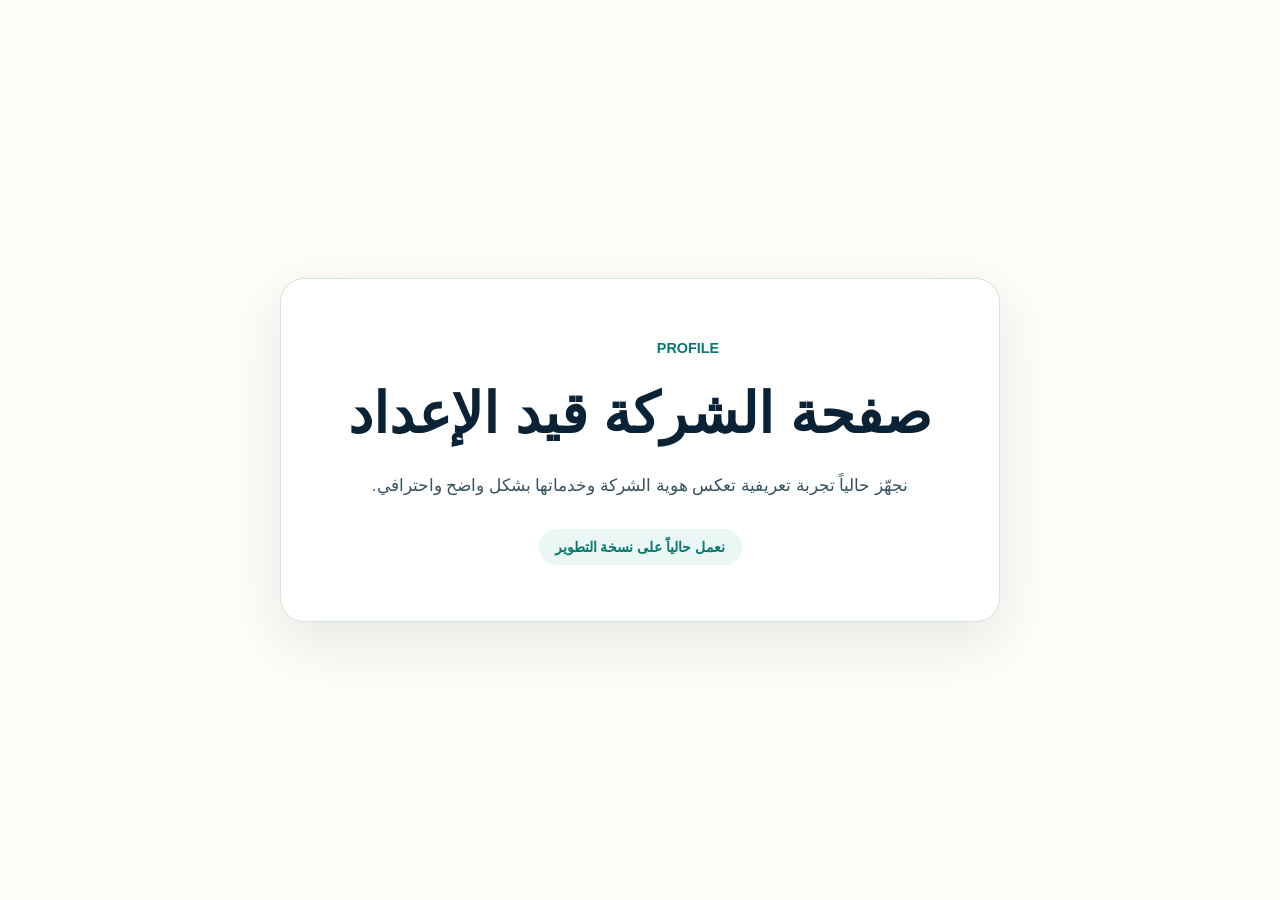
==== index.html @ d81baed1 "chore: initialize company profile site" ====
<!doctype html>
<html lang="ar" dir="rtl">
<head>
  <meta charset="UTF-8">
  <meta name="viewport" content="width=device-width, initial-scale=1.0">
  <meta name="theme-color" content="#092235">
  <title>Profile | صفحة الشركة</title>
  <style>
    :root { --ink: #092235; --teal: #087a70; --mint: #eaf7f4; --paper: #fffdf8; }
    * { box-sizing: border-box; }
    body { margin: 0; min-height: 100vh; display: grid; place-items: center; background: var(--paper); color: var(--ink); font-family: Tahoma, Arial, sans-serif; }
    main { width: min(720px, calc(100% - 40px)); padding: 56px 36px; text-align: center; border: 1px solid #cfe5e1; border-radius: 24px; background: #fff; box-shadow: 0 20px 60px rgba(9, 34, 53, .1); }
    .eyebrow { margin: 0 0 14px; color: var(--teal); font-size: .9rem; font-weight: 700; }
    h1 { margin: 0; font-size: clamp(2rem, 6vw, 3.5rem); line-height: 1.35; }
    p { margin: 18px auto 0; max-width: 550px; color: #375361; font-size: 1.05rem; line-height: 1.9; }
    .status { display: inline-block; margin-top: 28px; padding: 10px 16px; border-radius: 999px; background: var(--mint); color: var(--teal); font-size: .9rem; font-weight: 700; }
  </style>
</head>
<body>
  <main>
    <p class="eyebrow">PROFILE</p>
    <h1>صفحة الشركة قيد الإعداد</h1>
    <p>نجهّز حالياً تجربة تعريفية تعكس هوية الشركة وخدماتها بشكل واضح واحترافي.</p>
    <span class="status">نعمل حالياً على نسخة التطوير</span>
  </main>
</body>
</html>
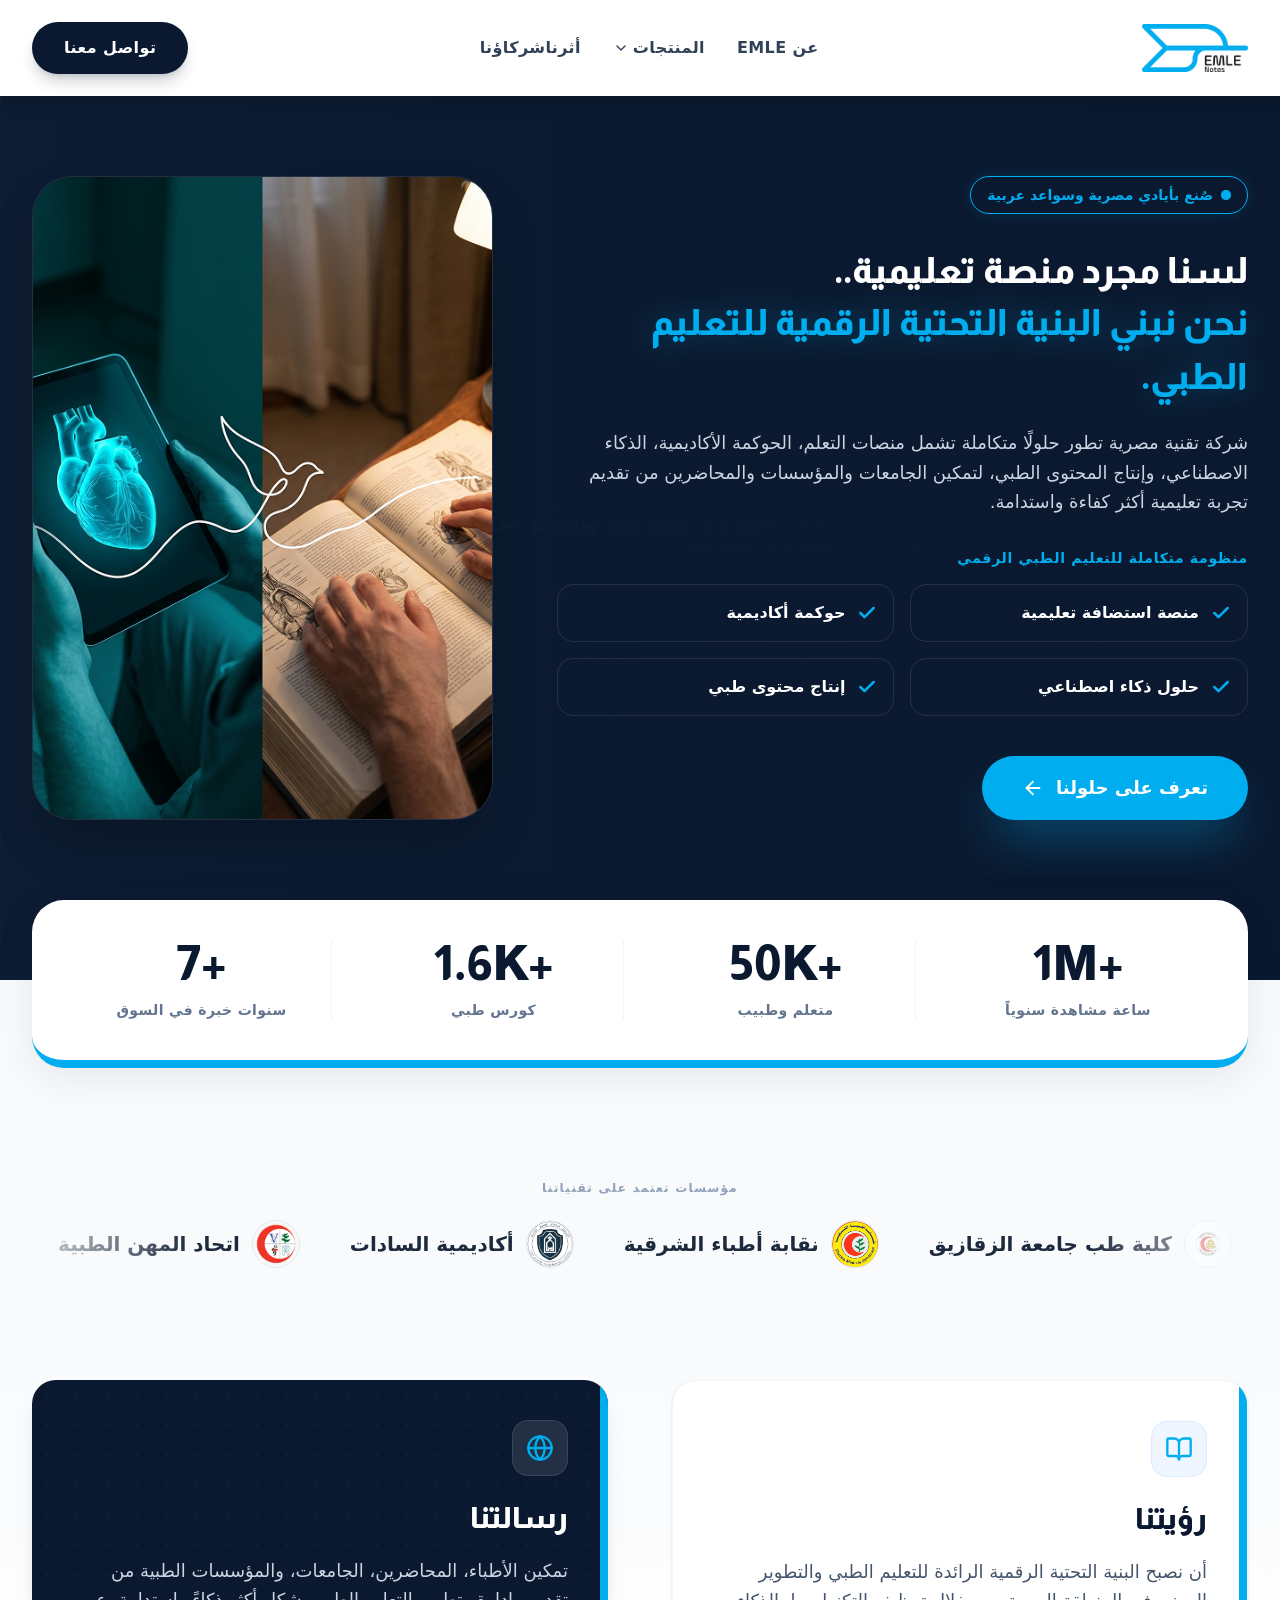
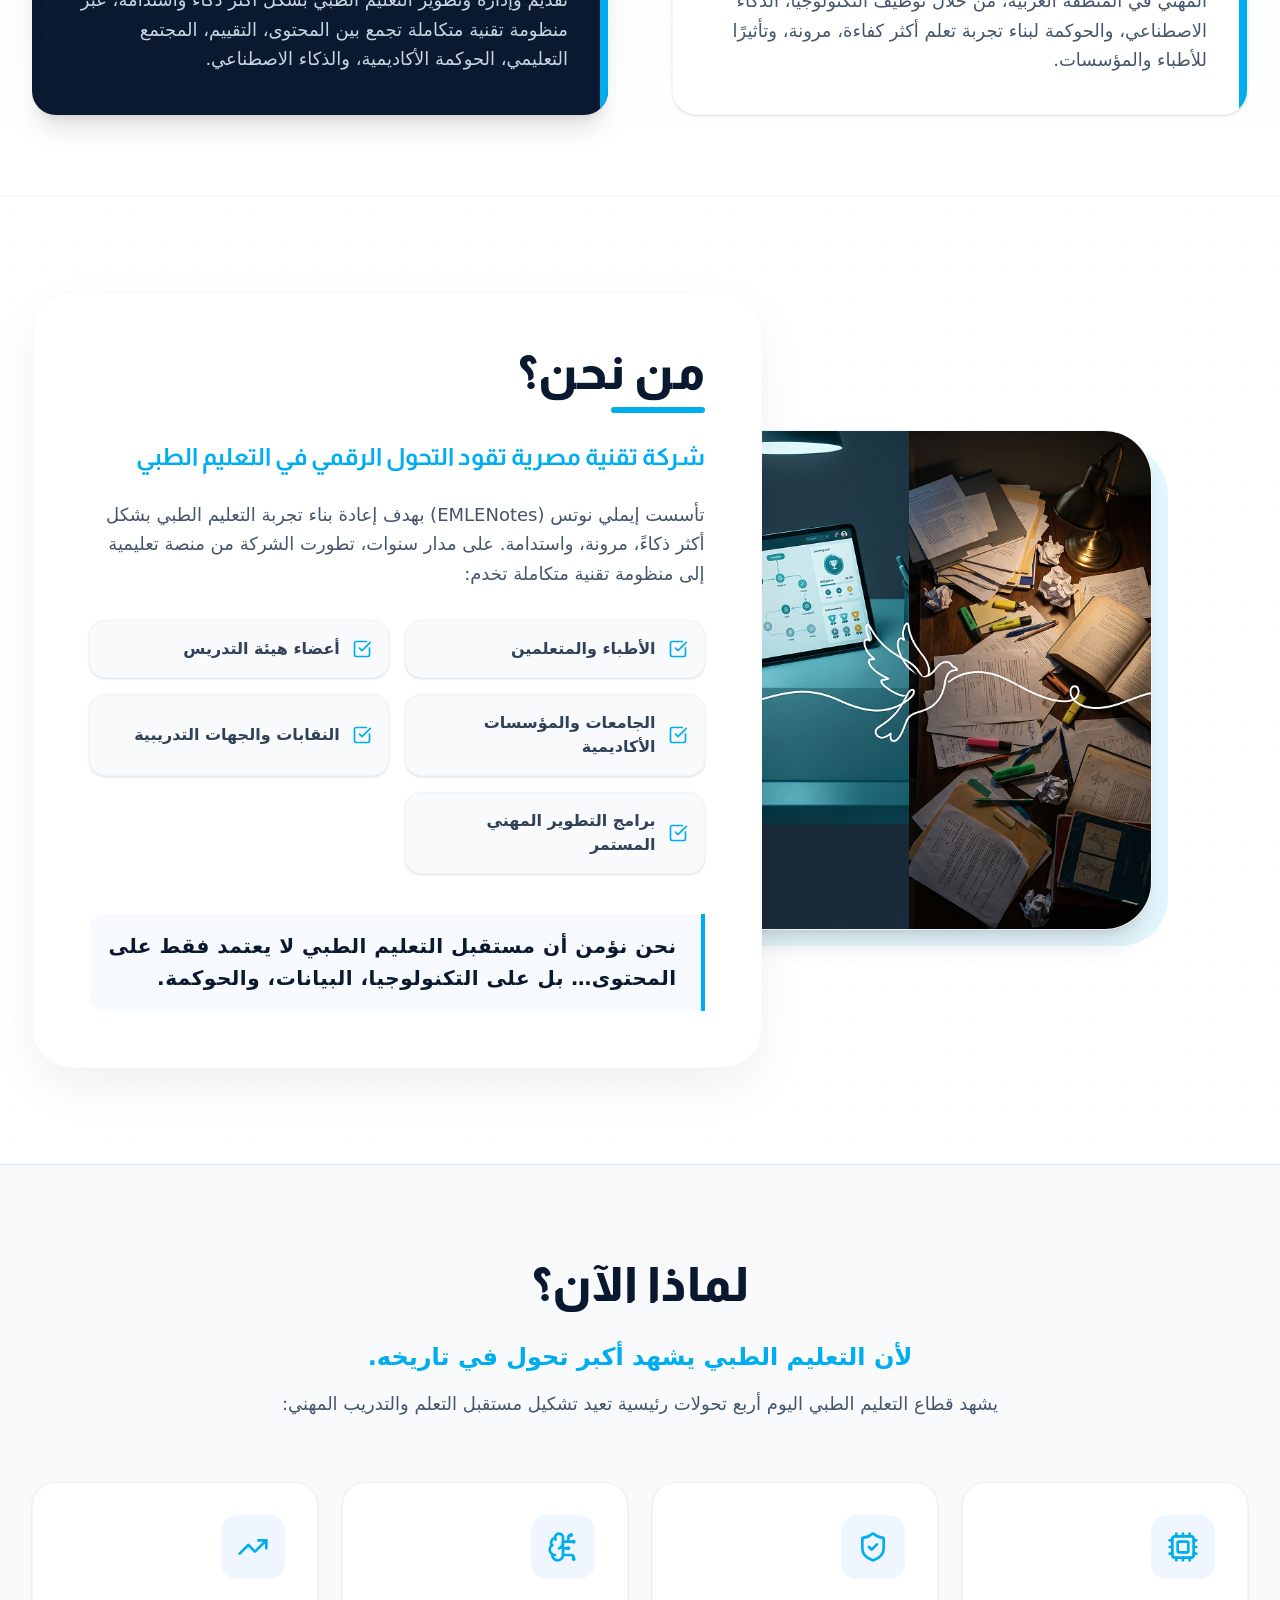
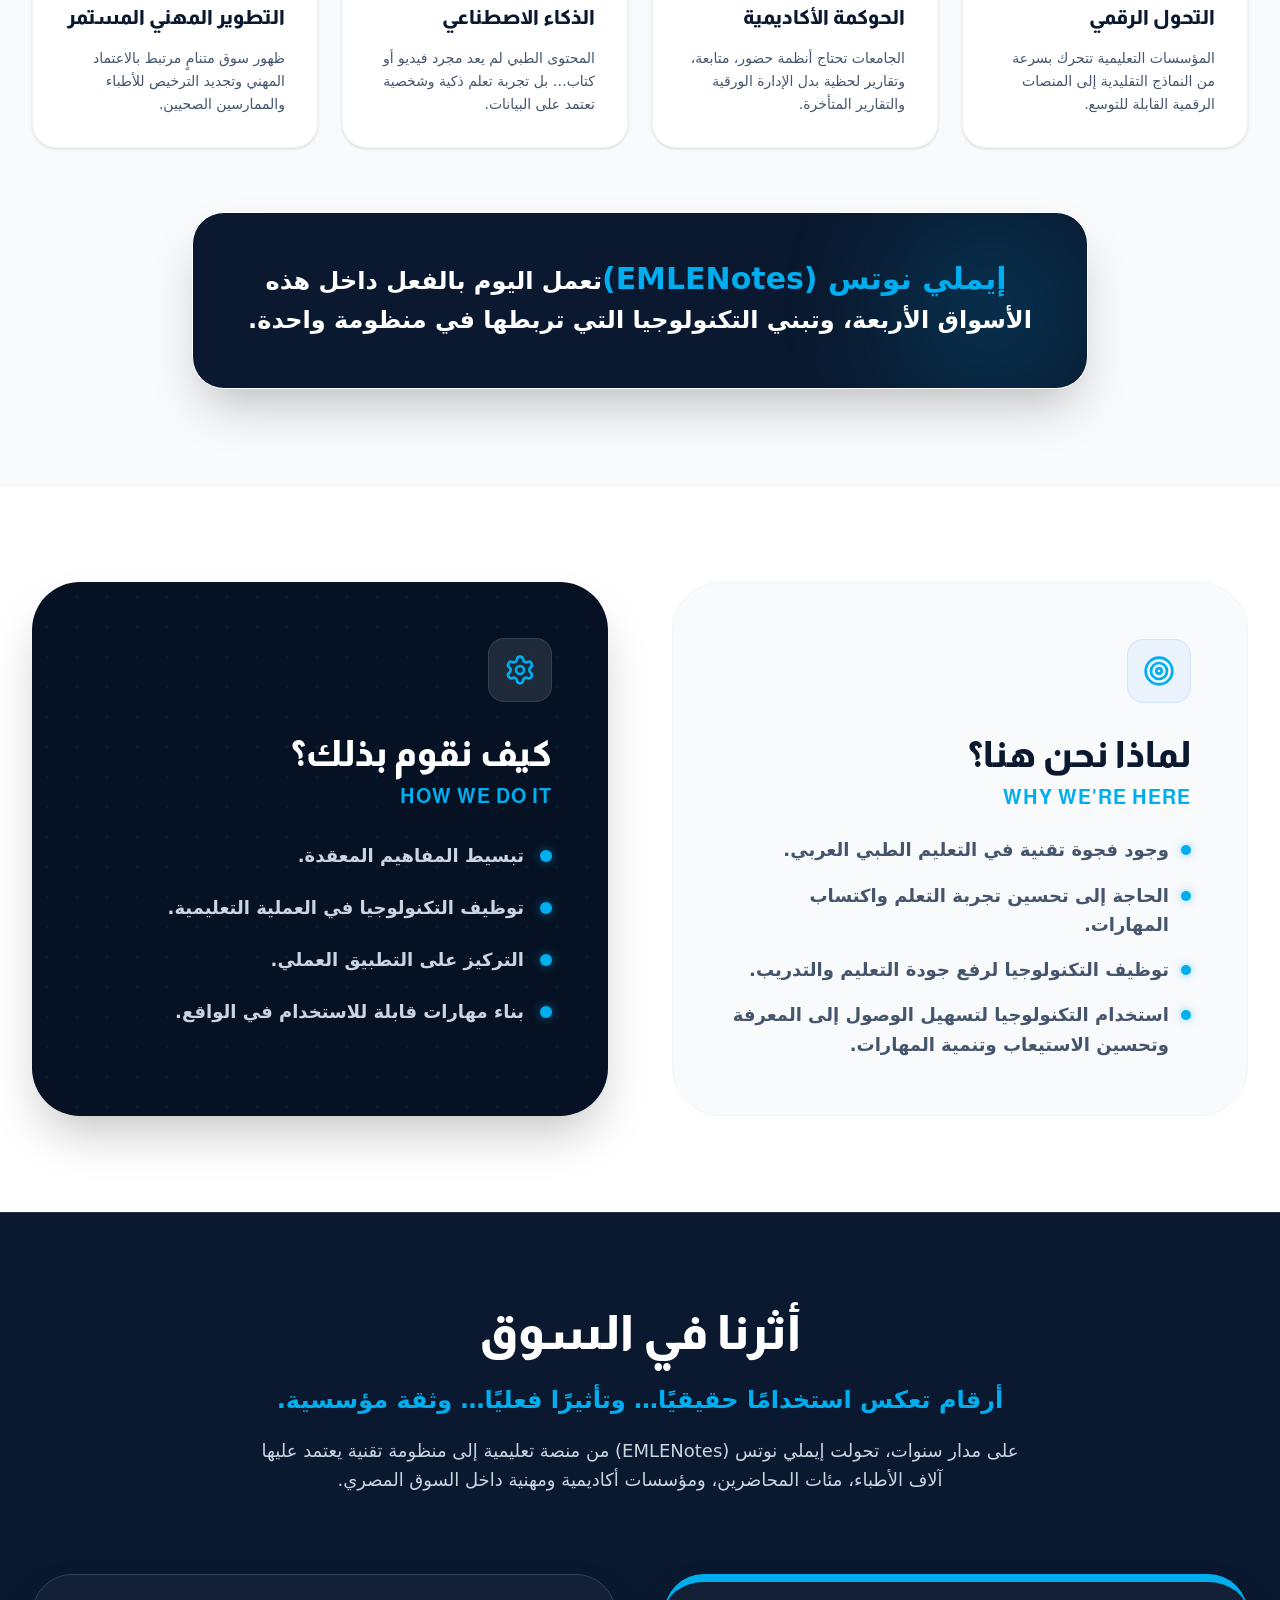
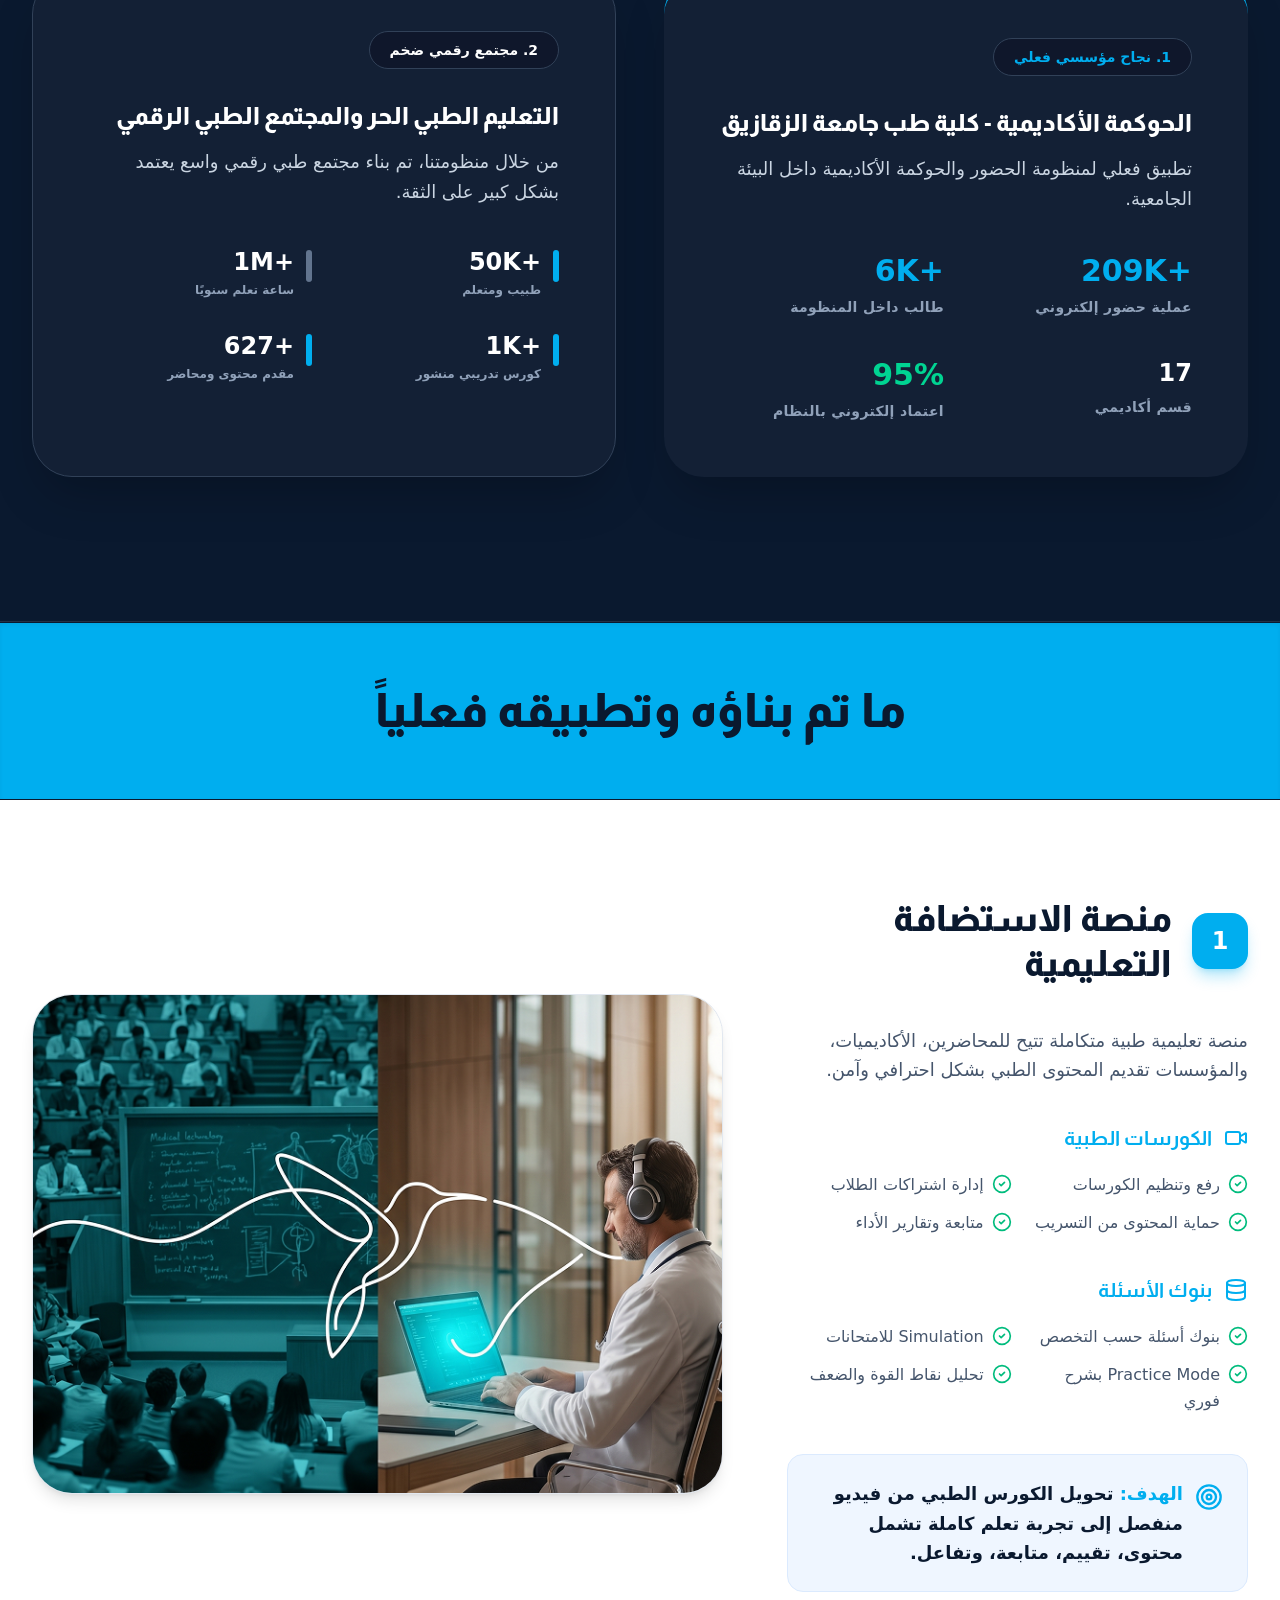
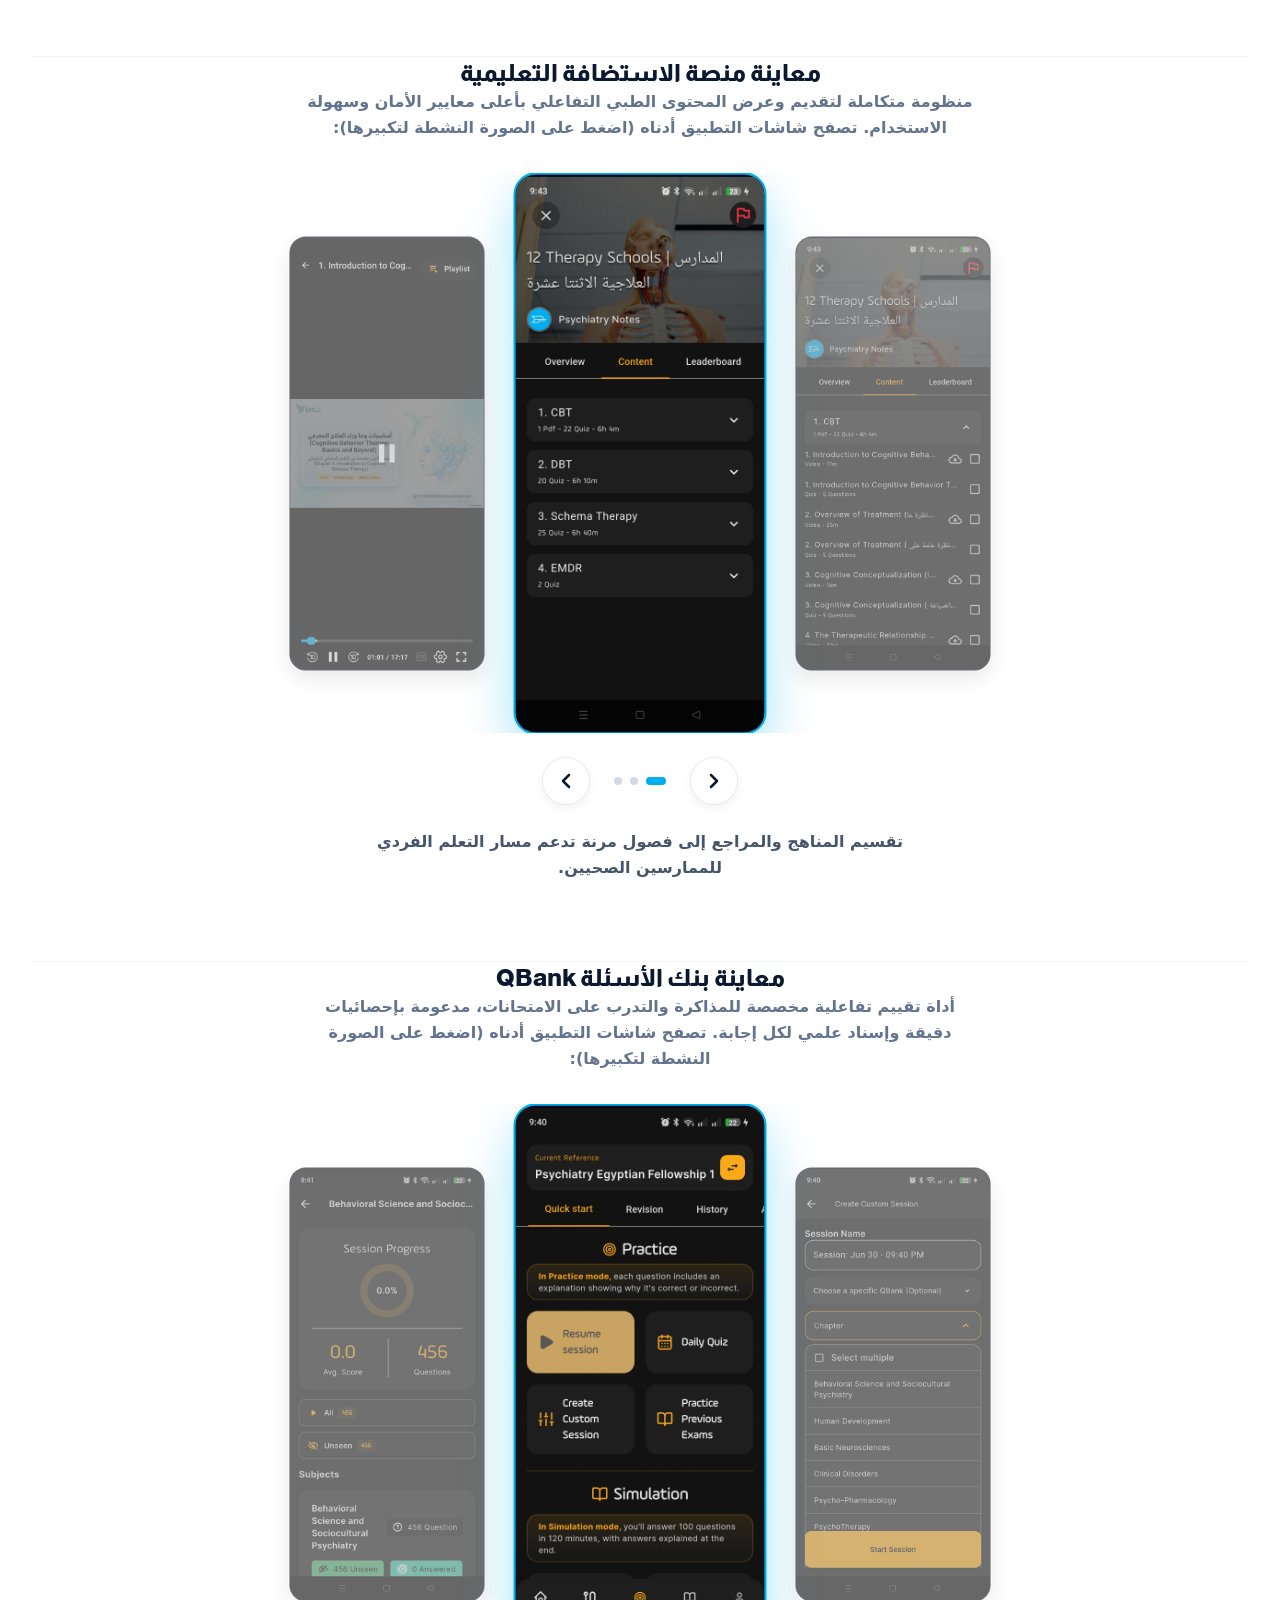
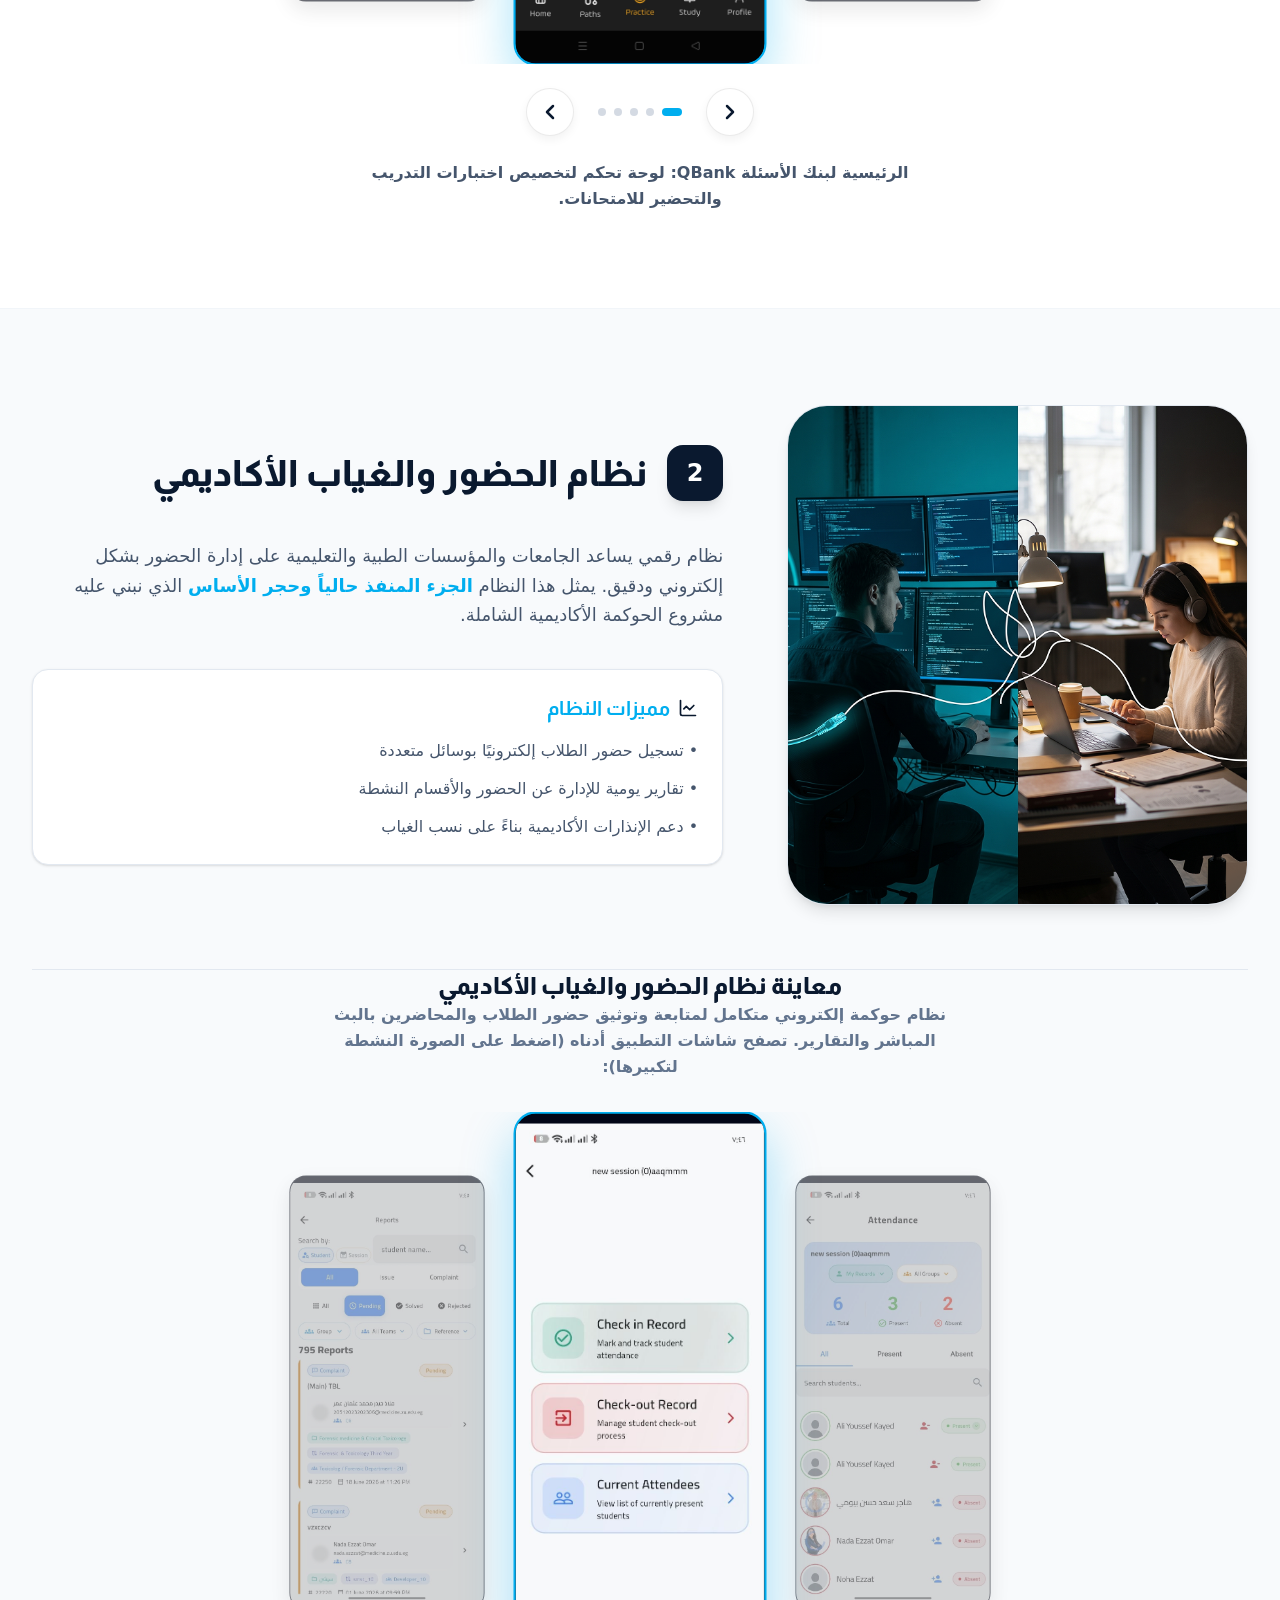
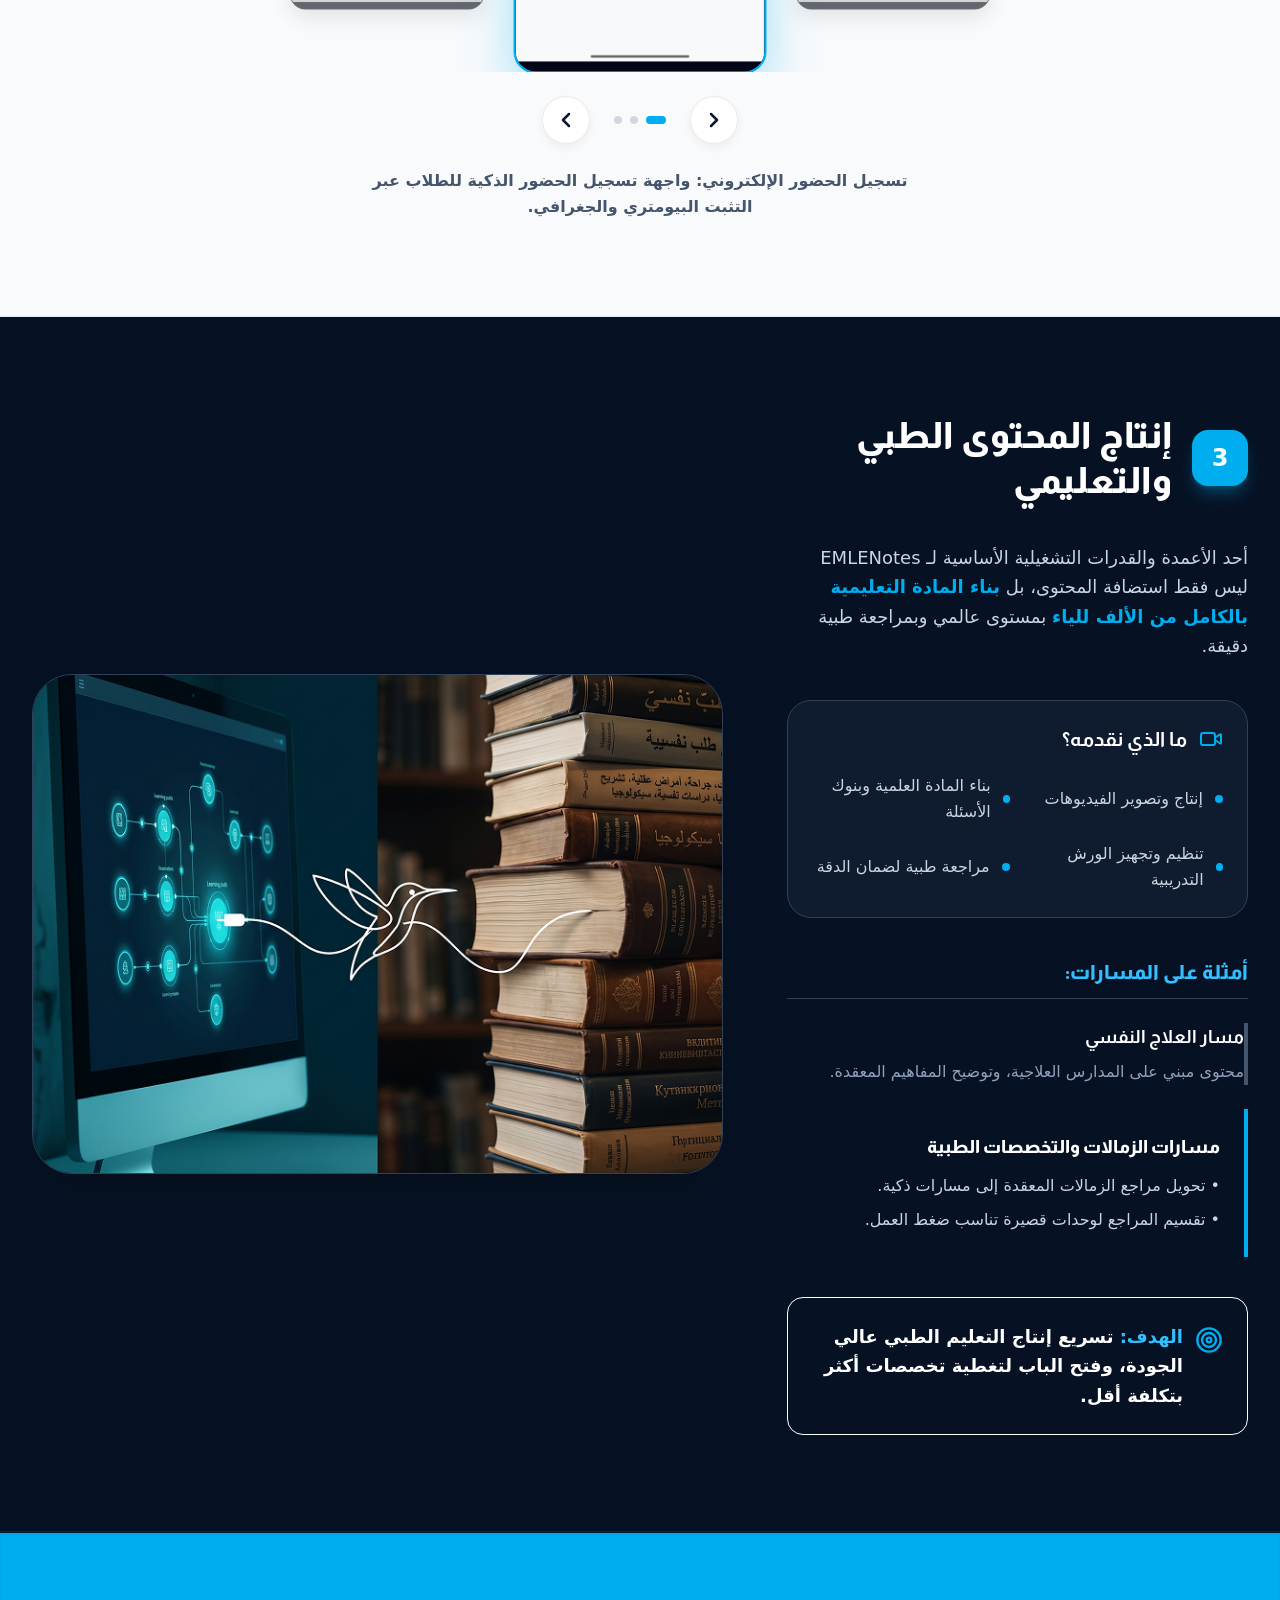
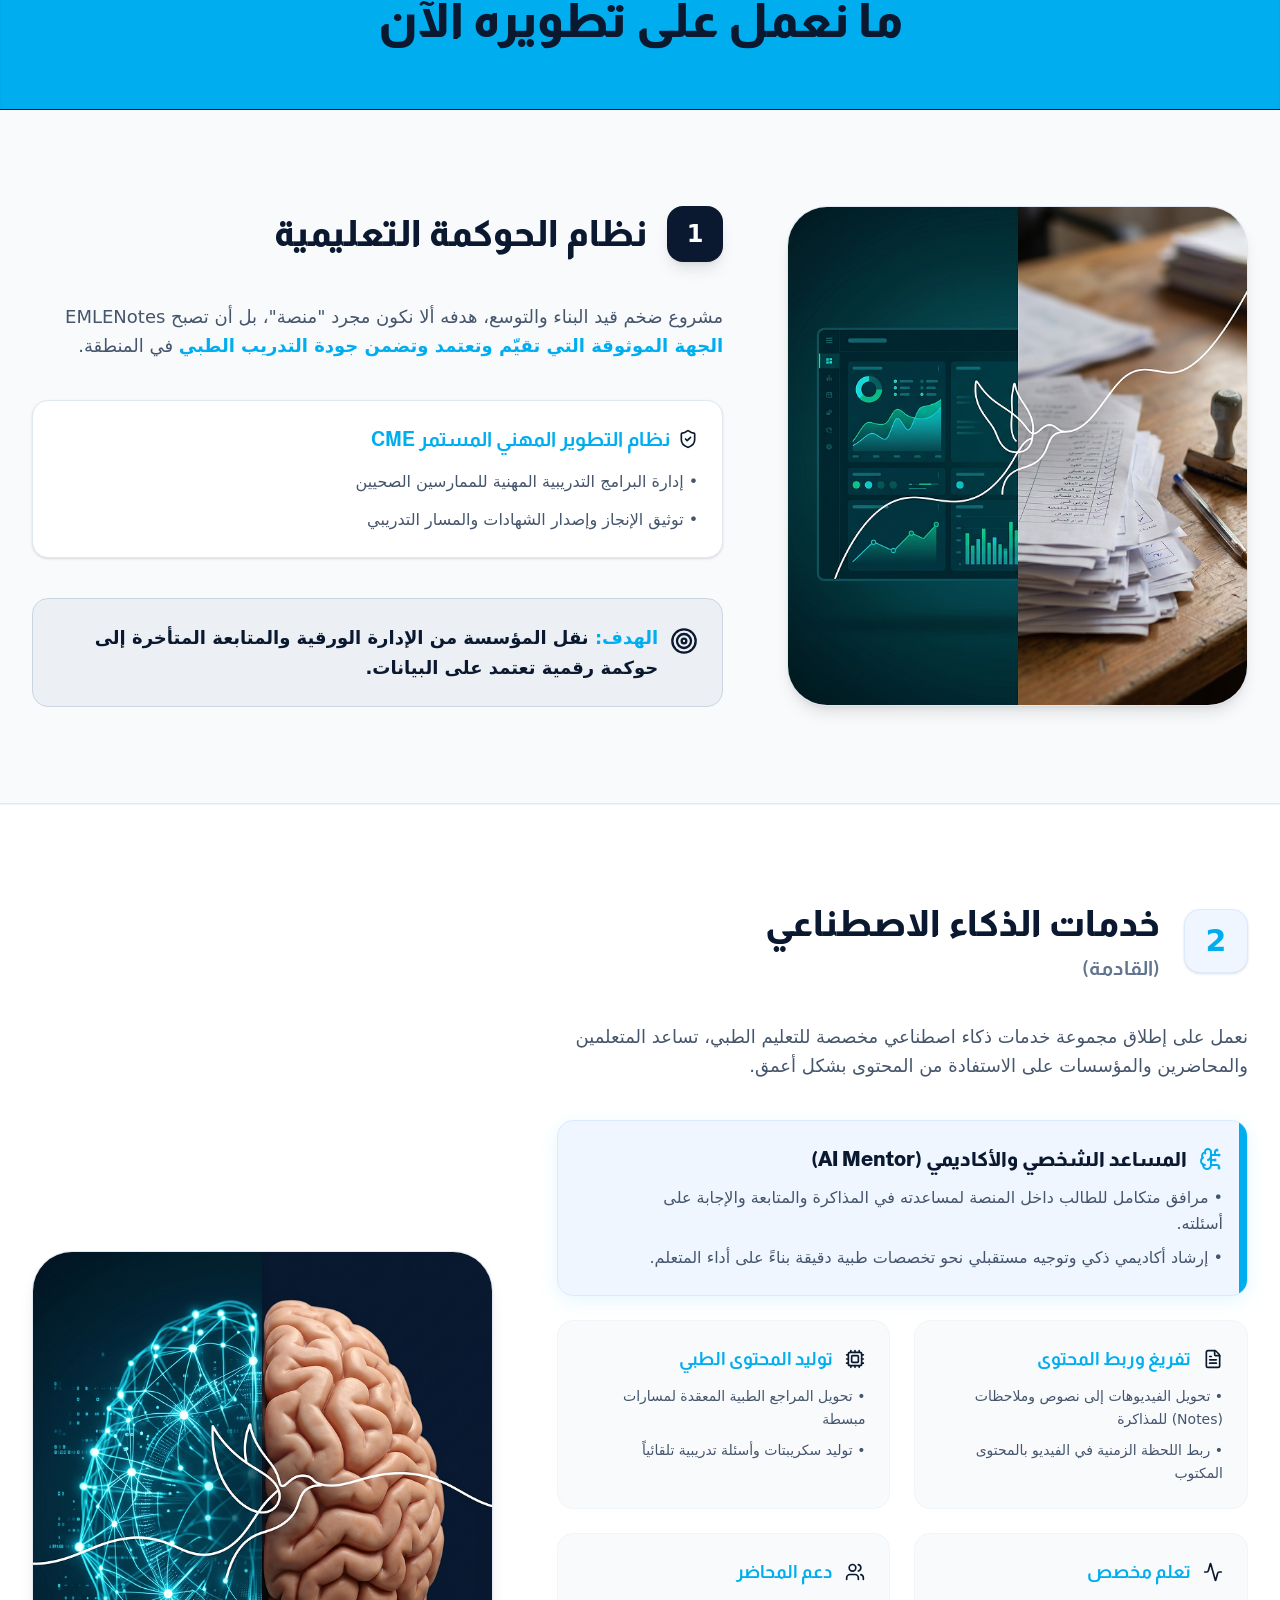
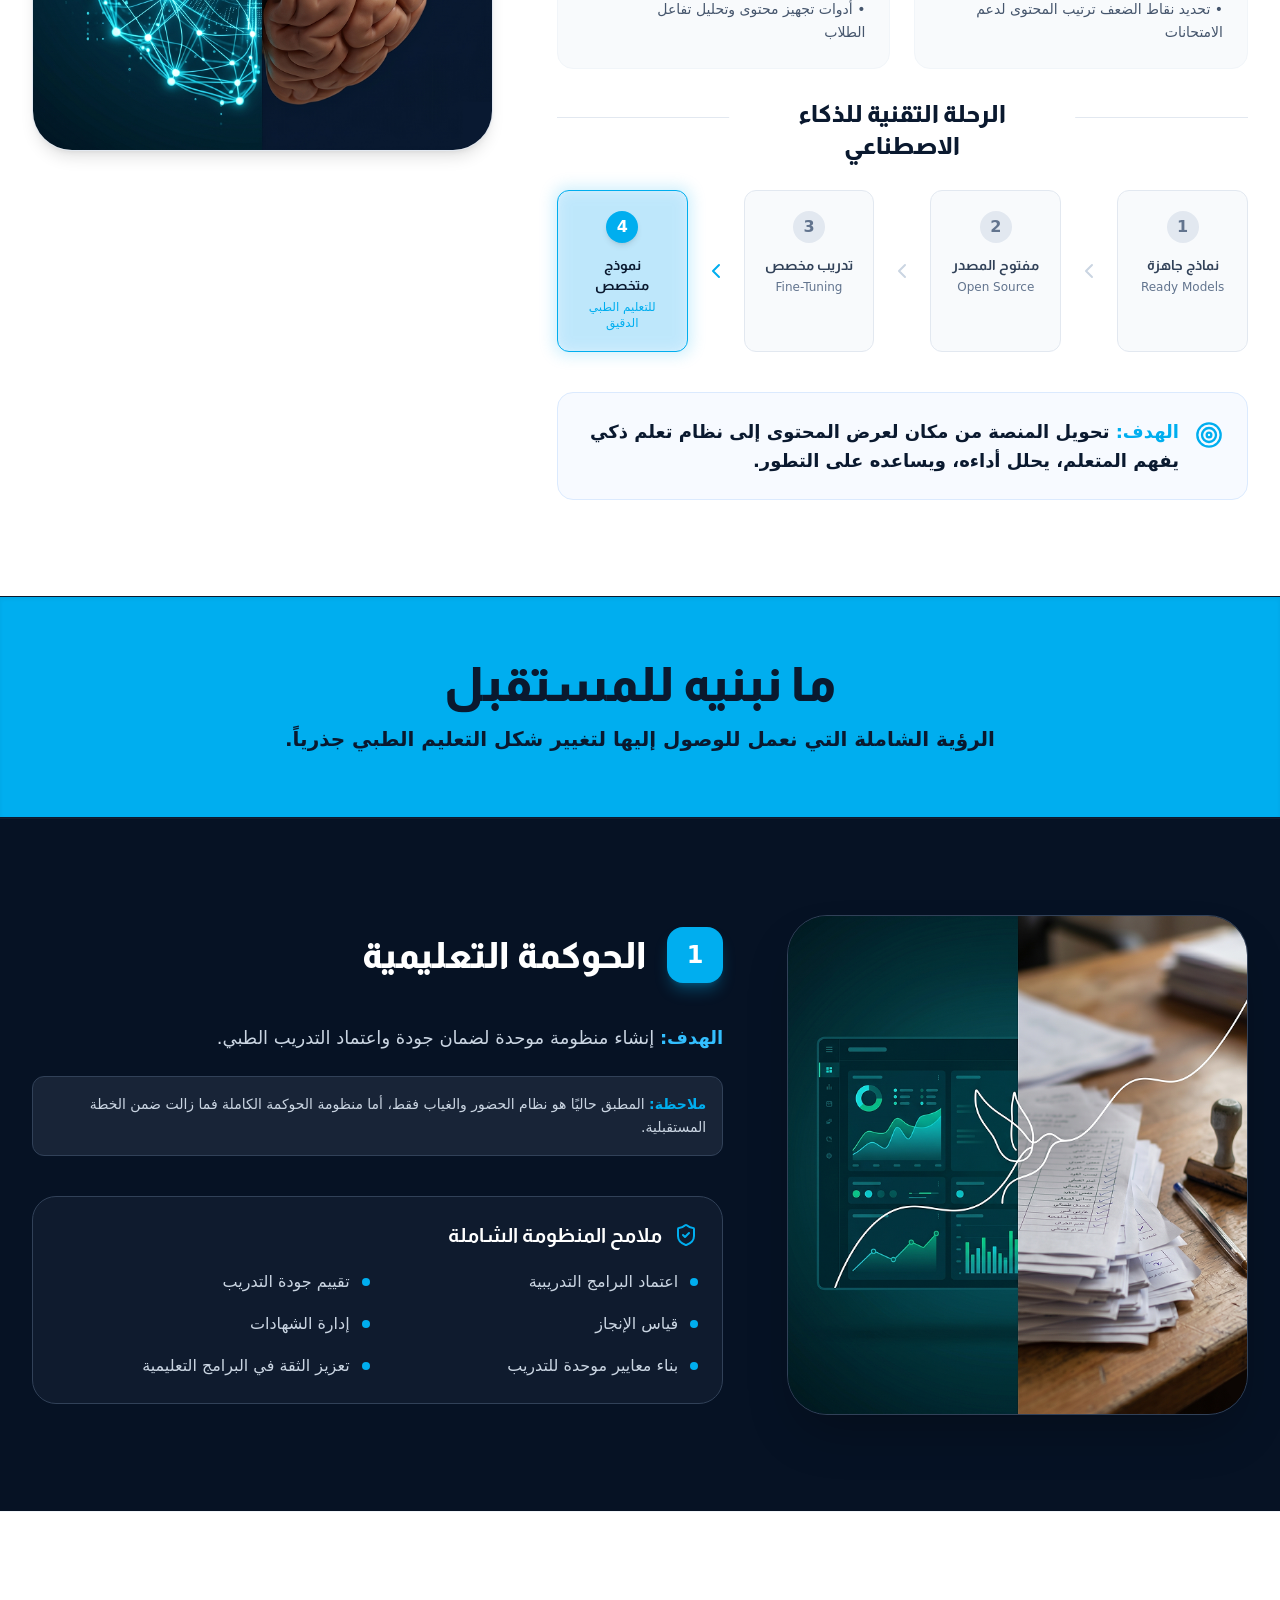
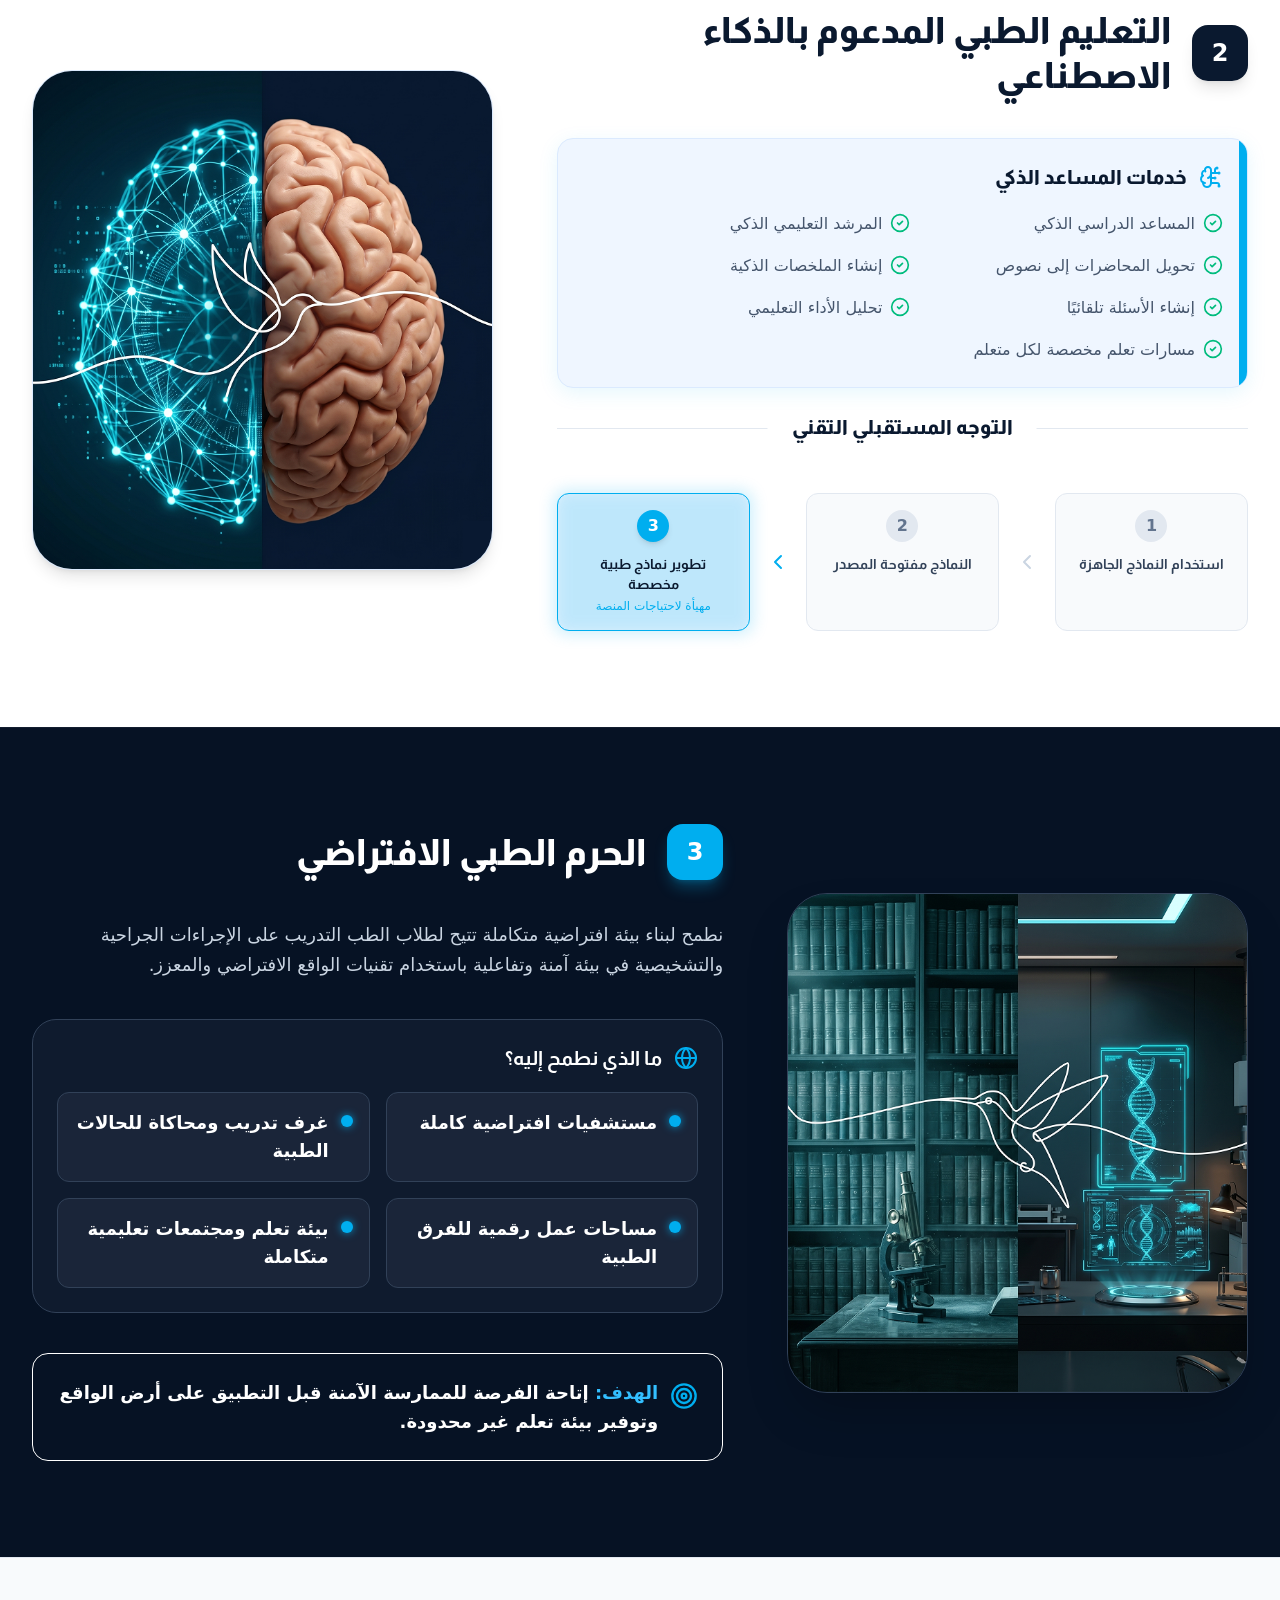
==== commit ce3d985c: "import existing EMLENotes site" ====
--- a/index.html
+++ b/index.html
@@ -1,27 +1,1942 @@
-<!doctype html>
-<html lang="ar" dir="rtl">
-<head>
-  <meta charset="UTF-8">
-  <meta name="viewport" content="width=device-width, initial-scale=1.0">
-  <meta name="theme-color" content="#092235">
-  <title>Profile | صفحة الشركة</title>
-  <style>
-    :root { --ink: #092235; --teal: #087a70; --mint: #eaf7f4; --paper: #fffdf8; }
-    * { box-sizing: border-box; }
-    body { margin: 0; min-height: 100vh; display: grid; place-items: center; background: var(--paper); color: var(--ink); font-family: Tahoma, Arial, sans-serif; }
-    main { width: min(720px, calc(100% - 40px)); padding: 56px 36px; text-align: center; border: 1px solid #cfe5e1; border-radius: 24px; background: #fff; box-shadow: 0 20px 60px rgba(9, 34, 53, .1); }
-    .eyebrow { margin: 0 0 14px; color: var(--teal); font-size: .9rem; font-weight: 700; }
-    h1 { margin: 0; font-size: clamp(2rem, 6vw, 3.5rem); line-height: 1.35; }
-    p { margin: 18px auto 0; max-width: 550px; color: #375361; font-size: 1.05rem; line-height: 1.9; }
-    .status { display: inline-block; margin-top: 28px; padding: 10px 16px; border-radius: 999px; background: var(--mint); color: var(--teal); font-size: .9rem; font-weight: 700; }
-  </style>
-</head>
-<body>
-  <main>
-    <p class="eyebrow">PROFILE</p>
-    <h1>صفحة الشركة قيد الإعداد</h1>
-    <p>نجهّز حالياً تجربة تعريفية تعكس هوية الشركة وخدماتها بشكل واضح واحترافي.</p>
-    <span class="status">نعمل حالياً على نسخة التطوير</span>
-  </main>
-</body>
-</html>
+<!DOCTYPE html><html lang="ar" dir="rtl"><head><meta http-equiv="Content-Type" content="text/html; charset=UTF-8">
+
+
+
+
+
+    <link rel="icon" type="image/svg+xml" href="images/emle-logo.png">
+    <meta name="viewport" content="width=device-width, initial-scale=1.0">
+    <title>إيملي نوتس | EMLENotes</title>
+    <link rel="preconnect" href="https://fonts.googleapis.com/">
+    <link rel="preconnect" href="https://fonts.gstatic.com/" crossorigin="">
+    <link href="https://fonts.googleapis.com/css2?family=Almarai:wght@300;400;700;800&amp;display=swap" rel="stylesheet">
+    <style>\n@charset "utf-8";
+
+@font-face { font-family: Almarai; font-style: normal; font-weight: 300; font-display: swap; src: url("https://fonts.gstatic.com/s/almarai/v19/tssoApxBaigK_hnnS_antnqWo572.woff2") format("woff2"); unicode-range: U+600-6FF, U+750-77F, U+870-88E, U+890-891, U+897-8E1, U+8E3-8FF, U+200C-200E, U+2010-2011, U+204F, U+2E41, U+FB50-FDFF, U+FE70-FE74, U+FE76-FEFC, U+102E0-102FB, U+10E60-10E7E, U+10EC2-10EC4, U+10EFC-10EFF, U+1EE00-1EE03, U+1EE05-1EE1F, U+1EE21-1EE22, U+1EE24, U+1EE27, U+1EE29-1EE32, U+1EE34-1EE37, U+1EE39, U+1EE3B, U+1EE42, U+1EE47, U+1EE49, U+1EE4B, U+1EE4D-1EE4F, U+1EE51-1EE52, U+1EE54, U+1EE57, U+1EE59, U+1EE5B, U+1EE5D, U+1EE5F, U+1EE61-1EE62, U+1EE64, U+1EE67-1EE6A, U+1EE6C-1EE72, U+1EE74-1EE77, U+1EE79-1EE7C, U+1EE7E, U+1EE80-1EE89, U+1EE8B-1EE9B, U+1EEA1-1EEA3, U+1EEA5-1EEA9, U+1EEAB-1EEBB, U+1EEF0-1EEF1; }
+
+@font-face { font-family: Almarai; font-style: normal; font-weight: 300; font-display: swap; src: url("https://fonts.gstatic.com/s/almarai/v19/tssoApxBaigK_hnnS_antn-Wow.woff2") format("woff2"); unicode-range: U+0-FF, U+131, U+152-153, U+2BB-2BC, U+2C6, U+2DA, U+2DC, U+304, U+308, U+329, U+2000-206F, U+20AC, U+2122, U+2191, U+2193, U+2212, U+2215, U+FEFF, U+FFFD; }
+
+@font-face { font-family: Almarai; font-style: normal; font-weight: 400; font-display: swap; src: url("https://fonts.gstatic.com/s/almarai/v19/tsstApxBaigK_hnnQ1iFo0C3.woff2") format("woff2"); unicode-range: U+600-6FF, U+750-77F, U+870-88E, U+890-891, U+897-8E1, U+8E3-8FF, U+200C-200E, U+2010-2011, U+204F, U+2E41, U+FB50-FDFF, U+FE70-FE74, U+FE76-FEFC, U+102E0-102FB, U+10E60-10E7E, U+10EC2-10EC4, U+10EFC-10EFF, U+1EE00-1EE03, U+1EE05-1EE1F, U+1EE21-1EE22, U+1EE24, U+1EE27, U+1EE29-1EE32, U+1EE34-1EE37, U+1EE39, U+1EE3B, U+1EE42, U+1EE47, U+1EE49, U+1EE4B, U+1EE4D-1EE4F, U+1EE51-1EE52, U+1EE54, U+1EE57, U+1EE59, U+1EE5B, U+1EE5D, U+1EE5F, U+1EE61-1EE62, U+1EE64, U+1EE67-1EE6A, U+1EE6C-1EE72, U+1EE74-1EE77, U+1EE79-1EE7C, U+1EE7E, U+1EE80-1EE89, U+1EE8B-1EE9B, U+1EEA1-1EEA3, U+1EEA5-1EEA9, U+1EEAB-1EEBB, U+1EEF0-1EEF1; }
+
+@font-face { font-family: Almarai; font-style: normal; font-weight: 400; font-display: swap; src: url("https://fonts.gstatic.com/s/almarai/v19/tsstApxBaigK_hnnQ12Fow.woff2") format("woff2"); unicode-range: U+0-FF, U+131, U+152-153, U+2BB-2BC, U+2C6, U+2DA, U+2DC, U+304, U+308, U+329, U+2000-206F, U+20AC, U+2122, U+2191, U+2193, U+2212, U+2215, U+FEFF, U+FFFD; }
+
+@font-face { font-family: Almarai; font-style: normal; font-weight: 700; font-display: swap; src: url("https://fonts.gstatic.com/s/almarai/v19/tssoApxBaigK_hnnS-agtnqWo572.woff2") format("woff2"); unicode-range: U+600-6FF, U+750-77F, U+870-88E, U+890-891, U+897-8E1, U+8E3-8FF, U+200C-200E, U+2010-2011, U+204F, U+2E41, U+FB50-FDFF, U+FE70-FE74, U+FE76-FEFC, U+102E0-102FB, U+10E60-10E7E, U+10EC2-10EC4, U+10EFC-10EFF, U+1EE00-1EE03, U+1EE05-1EE1F, U+1EE21-1EE22, U+1EE24, U+1EE27, U+1EE29-1EE32, U+1EE34-1EE37, U+1EE39, U+1EE3B, U+1EE42, U+1EE47, U+1EE49, U+1EE4B, U+1EE4D-1EE4F, U+1EE51-1EE52, U+1EE54, U+1EE57, U+1EE59, U+1EE5B, U+1EE5D, U+1EE5F, U+1EE61-1EE62, U+1EE64, U+1EE67-1EE6A, U+1EE6C-1EE72, U+1EE74-1EE77, U+1EE79-1EE7C, U+1EE7E, U+1EE80-1EE89, U+1EE8B-1EE9B, U+1EEA1-1EEA3, U+1EEA5-1EEA9, U+1EEAB-1EEBB, U+1EEF0-1EEF1; }
+
+@font-face { font-family: Almarai; font-style: normal; font-weight: 700; font-display: swap; src: url("https://fonts.gstatic.com/s/almarai/v19/tssoApxBaigK_hnnS-agtn-Wow.woff2") format("woff2"); unicode-range: U+0-FF, U+131, U+152-153, U+2BB-2BC, U+2C6, U+2DA, U+2DC, U+304, U+308, U+329, U+2000-206F, U+20AC, U+2122, U+2191, U+2193, U+2212, U+2215, U+FEFF, U+FFFD; }
+
+@font-face { font-family: Almarai; font-style: normal; font-weight: 800; font-display: swap; src: url("https://fonts.gstatic.com/s/almarai/v19/tssoApxBaigK_hnnS_qjtnqWo572.woff2") format("woff2"); unicode-range: U+600-6FF, U+750-77F, U+870-88E, U+890-891, U+897-8E1, U+8E3-8FF, U+200C-200E, U+2010-2011, U+204F, U+2E41, U+FB50-FDFF, U+FE70-FE74, U+FE76-FEFC, U+102E0-102FB, U+10E60-10E7E, U+10EC2-10EC4, U+10EFC-10EFF, U+1EE00-1EE03, U+1EE05-1EE1F, U+1EE21-1EE22, U+1EE24, U+1EE27, U+1EE29-1EE32, U+1EE34-1EE37, U+1EE39, U+1EE3B, U+1EE42, U+1EE47, U+1EE49, U+1EE4B, U+1EE4D-1EE4F, U+1EE51-1EE52, U+1EE54, U+1EE57, U+1EE59, U+1EE5B, U+1EE5D, U+1EE5F, U+1EE61-1EE62, U+1EE64, U+1EE67-1EE6A, U+1EE6C-1EE72, U+1EE74-1EE77, U+1EE79-1EE7C, U+1EE7E, U+1EE80-1EE89, U+1EE8B-1EE9B, U+1EEA1-1EEA3, U+1EEA5-1EEA9, U+1EEAB-1EEBB, U+1EEF0-1EEF1; }
+
+@font-face { font-family: Almarai; font-style: normal; font-weight: 800; font-display: swap; src: url("https://fonts.gstatic.com/s/almarai/v19/tssoApxBaigK_hnnS_qjtn-Wow.woff2") format("woff2"); unicode-range: U+0-FF, U+131, U+152-153, U+2BB-2BC, U+2C6, U+2DA, U+2DC, U+304, U+308, U+329, U+2000-206F, U+20AC, U+2122, U+2191, U+2193, U+2212, U+2215, U+FEFF, U+FFFD; }
+
+@charset "utf-8";
+
+@layer properties;
+
+@layer theme, base, components, utilities;
+
+@layer theme {
+  :root, :host { --font-sans: ui-sans-serif, system-ui, sans-serif, "Apple Color Emoji",
+      "Segoe UI Emoji", "Segoe UI Symbol", "Noto Color Emoji"; --font-mono: ui-monospace, SFMono-Regular, Menlo, Monaco, Consolas, "Liberation Mono",
+      "Courier New", monospace; --color-amber-400: oklch(82.8% 0.189 84.429); --color-emerald-400: oklch(76.5% 0.177 163.223); --color-emerald-500: oklch(69.6% 0.17 162.48); --color-blue-50: oklch(97% 0.014 254.604); --color-blue-100: oklch(93.2% 0.032 255.585); --color-blue-200: oklch(88.2% 0.059 254.128); --color-purple-400: oklch(71.4% 0.203 305.504); --color-purple-500: oklch(62.7% 0.265 303.9); --color-slate-50: oklch(98.4% 0.003 247.858); --color-slate-100: oklch(96.8% 0.007 247.896); --color-slate-200: oklch(92.9% 0.013 255.508); --color-slate-300: oklch(86.9% 0.022 252.894); --color-slate-400: oklch(70.4% 0.04 256.788); --color-slate-500: oklch(55.4% 0.046 257.417); --color-slate-600: oklch(44.6% 0.043 257.281); --color-slate-700: oklch(37.2% 0.044 257.287); --color-slate-800: oklch(27.9% 0.041 260.031); --color-slate-900: oklch(20.8% 0.042 265.755); --color-white: #fff; --spacing: 0.25rem; --container-md: 28rem; --container-xl: 36rem; --container-2xl: 42rem; --container-3xl: 48rem; --container-4xl: 56rem; --container-5xl: 64rem; --container-7xl: 80rem; --text-xs: 0.75rem; --text-xs--line-height: calc(1 / 0.75); --text-sm: 0.875rem; --text-sm--line-height: calc(1.25 / 0.875); --text-base: 1rem; --text-base--line-height: calc(1.5 / 1); --text-lg: 1.125rem; --text-lg--line-height: calc(1.75 / 1.125); --text-xl: 1.25rem; --text-xl--line-height: calc(1.75 / 1.25); --text-2xl: 1.5rem; --text-2xl--line-height: calc(2 / 1.5); --text-3xl: 1.875rem; --text-3xl--line-height: calc(2.25 / 1.875); --text-4xl: 2.25rem; --text-4xl--line-height: calc(2.5 / 2.25); --text-5xl: 3rem; --text-5xl--line-height: 1; --font-weight-medium: 500; --font-weight-bold: 700; --font-weight-black: 900; --tracking-wide: 0.025em; --tracking-wider: 0.05em; --tracking-widest: 0.1em; --leading-tight: 1.25; --leading-normal: 1.5; --leading-relaxed: 1.625; --radius-xl: 0.75rem; --radius-2xl: 1rem; --radius-3xl: 1.5rem; --drop-shadow-sm: 0 1px 2px rgb(0 0 0 / 0.15); --ease-out: cubic-bezier(0, 0, 0.2, 1); --animate-ping: ping 1s cubic-bezier(0, 0, 0.2, 1) infinite; --animate-pulse: pulse 2s cubic-bezier(0.4, 0, 0.6, 1) infinite; --blur-sm: 8px; --blur-md: 12px; --blur-3xl: 64px; --default-transition-duration: 150ms; --default-transition-timing-function: cubic-bezier(0.4, 0, 0.2, 1); --default-font-family: var(--font-sans); --default-mono-font-family: var(--font-mono); --font-almarai: "Almarai", sans-serif; }
+}
+
+@layer base {
+  *, ::after, ::before, ::backdrop, ::file-selector-button { box-sizing: border-box; margin: 0px; padding: 0px; border: 0px solid; }
+  html, :host { line-height: 1.5; text-size-adjust: 100%; tab-size: 4; font-family: var(--default-font-family, ui-sans-serif, system-ui, sans-serif, "Apple Color Emoji", "Segoe UI Emoji", "Segoe UI Symbol", "Noto Color Emoji"); font-feature-settings: var(--default-font-feature-settings, normal); font-variation-settings: var(--default-font-variation-settings, normal); -webkit-tap-highlight-color: transparent; }
+  hr { height: 0px; color: inherit; border-top-width: 1px; }
+  abbr:where([title]) { text-decoration: underline dotted; }
+  h1, h2, h3, h4, h5, h6 { font-size: inherit; font-weight: inherit; }
+  a { color: inherit; text-decoration: inherit; }
+  b, strong { font-weight: bolder; }
+  code, kbd, samp, pre { font-family: var(--default-mono-font-family, ui-monospace, SFMono-Regular, Menlo, Monaco, Consolas, "Liberation Mono", "Courier New", monospace); font-feature-settings: var(--default-mono-font-feature-settings, normal); font-variation-settings: var(--default-mono-font-variation-settings, normal); font-size: 1em; }
+  small { font-size: 80%; }
+  sub, sup { font-size: 75%; line-height: 0; position: relative; vertical-align: baseline; }
+  sub { bottom: -0.25em; }
+  sup { top: -0.5em; }
+  table { text-indent: 0px; border-color: inherit; border-collapse: collapse; }
+  progress { vertical-align: baseline; }
+  summary { display: list-item; }
+  ol, ul, menu { list-style: none; }
+  img, svg, video, canvas, audio, iframe, embed, object { display: block; vertical-align: middle; }
+  img, video { max-width: 100%; height: auto; }
+  button, input, select, optgroup, textarea, ::file-selector-button { font: inherit; letter-spacing: inherit; color: inherit; border-radius: 0px; background-color: transparent; opacity: 1; }
+  :where(select:is([multiple], [size])) optgroup { font-weight: bolder; }
+  :where(select:is([multiple], [size])) optgroup option { padding-inline-start: 20px; }
+  ::file-selector-button { margin-inline-end: 4px; }
+  ::placeholder { opacity: 1; }
+  @supports (not (-webkit-appearance: -apple-pay-button)) or (contain-intrinsic-size: 1px) {
+  ::placeholder {
+  color: currentcolor;
+  @supports (color: color-mix(in lab, red, red)) {
+  color: color-mix(currentcolor, transparent);
+}
+}
+}
+  textarea { resize: vertical; }
+  ::-webkit-search-decoration { appearance: none; }
+  ::-webkit-date-and-time-value { min-height: 1lh; text-align: inherit; }
+  ::-webkit-datetime-edit { display: inline-flex; }
+  ::-webkit-datetime-edit-fields-wrapper { padding: 0px; }
+  ::-webkit-datetime-edit, ::-webkit-datetime-edit-year-field, ::-webkit-datetime-edit-month-field, ::-webkit-datetime-edit-day-field, ::-webkit-datetime-edit-hour-field, ::-webkit-datetime-edit-minute-field, ::-webkit-datetime-edit-second-field, ::-webkit-datetime-edit-millisecond-field, ::-webkit-datetime-edit-meridiem-field { padding-block: 0px; }
+  ::-webkit-calendar-picker-indicator { line-height: 1; }
+  button, input:where([type="button"], [type="reset"], [type="submit"]), ::file-selector-button { appearance: button; }
+  ::-webkit-inner-spin-button, ::-webkit-outer-spin-button { height: auto; }
+  [hidden]:where(:not([hidden="until-found"])) { display: none !important; }
+}
+
+@layer utilities {
+  .pointer-events-none { pointer-events: none; }
+  .invisible { visibility: hidden; }
+  .absolute { position: absolute; }
+  .relative { position: relative; }
+  .sticky { position: sticky; }
+  .-inset-1 { inset: calc(var(--spacing) * -1); }
+  .inset-0 { inset: calc(var(--spacing) * 0); }
+  .-top-4 { top: calc(var(--spacing) * -4); }
+  .-top-5 { top: calc(var(--spacing) * -5); }
+  .top-0 { top: calc(var(--spacing) * 0); }
+  .top-\[50px\] { top: 50px; }
+  .top-full { top: 100%; }
+  .right-0 { right: calc(var(--spacing) * 0); }
+  .right-1\/2 { right: calc(50%); }
+  .right-10 { right: calc(var(--spacing) * 10); }
+  .-bottom-4 { bottom: calc(var(--spacing) * -4); }
+  .bottom-0 { bottom: calc(var(--spacing) * 0); }
+  .bottom-10 { bottom: calc(var(--spacing) * 10); }
+  .left-0 { left: calc(var(--spacing) * 0); }
+  .left-1\/2 { left: calc(50%); }
+  .z-10 { z-index: 10; }
+  .z-20 { z-index: 20; }
+  .z-30 { z-index: 30; }
+  .z-50 { z-index: 50; }
+  .mx-4 { margin-inline: calc(var(--spacing) * 4); }
+  .mx-auto { margin-inline: auto; }
+  .-mt-10 { margin-top: calc(var(--spacing) * -10); }
+  .-mt-20 { margin-top: calc(var(--spacing) * -20); }
+  .mt-0 { margin-top: calc(var(--spacing) * 0); }
+  .mt-0\.5 { margin-top: calc(var(--spacing) * 0.5); }
+  .mt-1 { margin-top: calc(var(--spacing) * 1); }
+  .mt-1\.5 { margin-top: calc(var(--spacing) * 1.5); }
+  .mt-2 { margin-top: calc(var(--spacing) * 2); }
+  .mt-2\.5 { margin-top: calc(var(--spacing) * 2.5); }
+  .mt-6 { margin-top: calc(var(--spacing) * 6); }
+  .mt-8 { margin-top: calc(var(--spacing) * 8); }
+  .mt-10 { margin-top: calc(var(--spacing) * 10); }
+  .mt-12 { margin-top: calc(var(--spacing) * 12); }
+  .mt-16 { margin-top: calc(var(--spacing) * 16); }
+  .mr-2 { margin-right: calc(var(--spacing) * 2); }
+  .mr-5 { margin-right: calc(var(--spacing) * 5); }
+  .mb-1 { margin-bottom: calc(var(--spacing) * 1); }
+  .mb-2 { margin-bottom: calc(var(--spacing) * 2); }
+  .mb-3 { margin-bottom: calc(var(--spacing) * 3); }
+  .mb-4 { margin-bottom: calc(var(--spacing) * 4); }
+  .mb-5 { margin-bottom: calc(var(--spacing) * 5); }
+  .mb-6 { margin-bottom: calc(var(--spacing) * 6); }
+  .mb-8 { margin-bottom: calc(var(--spacing) * 8); }
+  .mb-10 { margin-bottom: calc(var(--spacing) * 10); }
+  .mb-12 { margin-bottom: calc(var(--spacing) * 12); }
+  .mb-16 { margin-bottom: calc(var(--spacing) * 16); }
+  .mb-20 { margin-bottom: calc(var(--spacing) * 20); }
+  .block { display: block; }
+  .flex { display: flex; }
+  .grid { display: grid; }
+  .hidden { display: none; }
+  .inline-block { display: inline-block; }
+  .inline-flex { display: inline-flex; }
+  .h-1 { height: calc(var(--spacing) * 1); }
+  .h-1\.5 { height: calc(var(--spacing) * 1.5); }
+  .h-2 { height: calc(var(--spacing) * 2); }
+  .h-2\.5 { height: calc(var(--spacing) * 2.5); }
+  .h-3 { height: calc(var(--spacing) * 3); }
+  .h-4 { height: calc(var(--spacing) * 4); }
+  .h-5 { height: calc(var(--spacing) * 5); }
+  .h-6 { height: calc(var(--spacing) * 6); }
+  .h-7 { height: calc(var(--spacing) * 7); }
+  .h-8 { height: calc(var(--spacing) * 8); }
+  .h-10 { height: calc(var(--spacing) * 10); }
+  .h-12 { height: calc(var(--spacing) * 12); }
+  .h-14 { height: calc(var(--spacing) * 14); }
+  .h-16 { height: calc(var(--spacing) * 16); }
+  .h-20 { height: calc(var(--spacing) * 20); }
+  .h-24 { height: calc(var(--spacing) * 24); }
+  .h-32 { height: calc(var(--spacing) * 32); }
+  .h-48 { height: calc(var(--spacing) * 48); }
+  .h-\[400px\] { height: 400px; }
+  .h-full { height: 100%; }
+  .min-h-\[450px\] { min-height: 450px; }
+  .min-h-\[500px\] { min-height: 500px; }
+  .min-h-screen { min-height: 100vh; }
+  .w-1\.5 { width: calc(var(--spacing) * 1.5); }
+  .w-1\/2 { width: calc(50%); }
+  .w-2 { width: calc(var(--spacing) * 2); }
+  .w-2\.5 { width: calc(var(--spacing) * 2.5); }
+  .w-3 { width: calc(var(--spacing) * 3); }
+  .w-4 { width: calc(var(--spacing) * 4); }
+  .w-5 { width: calc(var(--spacing) * 5); }
+  .w-6 { width: calc(var(--spacing) * 6); }
+  .w-7 { width: calc(var(--spacing) * 7); }
+  .w-8 { width: calc(var(--spacing) * 8); }
+  .w-10 { width: calc(var(--spacing) * 10); }
+  .w-12 { width: calc(var(--spacing) * 12); }
+  .w-14 { width: calc(var(--spacing) * 14); }
+  .w-16 { width: calc(var(--spacing) * 16); }
+  .w-20 { width: calc(var(--spacing) * 20); }
+  .w-24 { width: calc(var(--spacing) * 24); }
+  .w-32 { width: calc(var(--spacing) * 32); }
+  .w-48 { width: calc(var(--spacing) * 48); }
+  .w-64 { width: calc(var(--spacing) * 64); }
+  .w-auto { width: auto; }
+  .w-fit { width: fit-content; }
+  .w-full { width: 100%; }
+  .w-px { width: 1px; }
+  .max-w-2xl { max-width: var(--container-2xl); }
+  .max-w-3xl { max-width: var(--container-3xl); }
+  .max-w-4xl { max-width: var(--container-4xl); }
+  .max-w-5xl { max-width: var(--container-5xl); }
+  .max-w-7xl { max-width: var(--container-7xl); }
+  .max-w-md { max-width: var(--container-md); }
+  .max-w-xl { max-width: var(--container-xl); }
+  .flex-1 { flex: 1 1 0%; }
+  .flex-shrink-0 { flex-shrink: 0; }
+  .shrink-0 { flex-shrink: 0; }
+  .-translate-x-1\/2 { --tw-translate-x: calc(calc(1 / 2 * 100%) * -1); translate: var(--tw-translate-x) var(--tw-translate-y); }
+  .translate-x-1\/2 { --tw-translate-x: calc(1 / 2 * 100%); translate: var(--tw-translate-x) var(--tw-translate-y); }
+  .translate-x-4 { --tw-translate-x: calc(var(--spacing) * 4); translate: var(--tw-translate-x) var(--tw-translate-y); }
+  .-translate-y-1\/2 { --tw-translate-y: calc(calc(1 / 2 * 100%) * -1); translate: var(--tw-translate-x) var(--tw-translate-y); }
+  .translate-y-4 { --tw-translate-y: calc(var(--spacing) * 4); translate: var(--tw-translate-x) var(--tw-translate-y); }
+  .-rotate-90 { rotate: calc(-90deg); }
+  .transform { transform: var(--tw-rotate-x,) var(--tw-rotate-y,) var(--tw-rotate-z,) var(--tw-skew-x,) var(--tw-skew-y,); }
+  .animate-\[fadeInUp_1\.2s_ease-out\] { animation: 1.2s ease-out 0s 1 normal none running fadeInUp; }
+  .animate-\[fadeInUp_1s_ease-out\] { animation: 1s ease-out 0s 1 normal none running fadeInUp; }
+  .animate-ping { animation: var(--animate-ping); }
+  .animate-pulse { animation: var(--animate-pulse); }
+  .cursor-default { cursor: default; }
+  .cursor-pointer { cursor: pointer; }
+  .grid-cols-1 { grid-template-columns: repeat(1, minmax(0px, 1fr)); }
+  .grid-cols-2 { grid-template-columns: repeat(2, minmax(0px, 1fr)); }
+  .flex-col { flex-direction: column; }
+  .flex-nowrap { flex-wrap: nowrap; }
+  .items-center { align-items: center; }
+  .items-start { align-items: flex-start; }
+  .items-stretch { align-items: stretch; }
+  .justify-between { justify-content: space-between; }
+  .justify-center { justify-content: center; }
+  .justify-start { justify-content: flex-start; }
+  .gap-1 { gap: calc(var(--spacing) * 1); }
+  .gap-2 { gap: calc(var(--spacing) * 2); }
+  .gap-3 { gap: calc(var(--spacing) * 3); }
+  .gap-4 { gap: calc(var(--spacing) * 4); }
+  .gap-5 { gap: calc(var(--spacing) * 5); }
+  .gap-6 { gap: calc(var(--spacing) * 6); }
+  .gap-8 { gap: calc(var(--spacing) * 8); }
+  .gap-10 { gap: calc(var(--spacing) * 10); }
+  .gap-12 { gap: calc(var(--spacing) * 12); }
+  .gap-16 { gap: calc(var(--spacing) * 16); }
+  .space-y-2 {
+  :where(& > :not(:last-child)) { --tw-space-y-reverse: 0; margin-block-start: calc(calc(var(--spacing) * 2) * var(--tw-space-y-reverse)); margin-block-end: calc(calc(var(--spacing) * 2) * calc(1 - var(--tw-space-y-reverse))); }
+}
+  .space-y-3 {
+  :where(& > :not(:last-child)) { --tw-space-y-reverse: 0; margin-block-start: calc(calc(var(--spacing) * 3) * var(--tw-space-y-reverse)); margin-block-end: calc(calc(var(--spacing) * 3) * calc(1 - var(--tw-space-y-reverse))); }
+}
+  .space-y-4 {
+  :where(& > :not(:last-child)) { --tw-space-y-reverse: 0; margin-block-start: calc(calc(var(--spacing) * 4) * var(--tw-space-y-reverse)); margin-block-end: calc(calc(var(--spacing) * 4) * calc(1 - var(--tw-space-y-reverse))); }
+}
+  .space-y-6 {
+  :where(& > :not(:last-child)) { --tw-space-y-reverse: 0; margin-block-start: calc(calc(var(--spacing) * 6) * var(--tw-space-y-reverse)); margin-block-end: calc(calc(var(--spacing) * 6) * calc(1 - var(--tw-space-y-reverse))); }
+}
+  .space-y-10 {
+  :where(& > :not(:last-child)) { --tw-space-y-reverse: 0; margin-block-start: calc(calc(var(--spacing) * 10) * var(--tw-space-y-reverse)); margin-block-end: calc(calc(var(--spacing) * 10) * calc(1 - var(--tw-space-y-reverse))); }
+}
+  .space-y-16 {
+  :where(& > :not(:last-child)) { --tw-space-y-reverse: 0; margin-block-start: calc(calc(var(--spacing) * 16) * var(--tw-space-y-reverse)); margin-block-end: calc(calc(var(--spacing) * 16) * calc(1 - var(--tw-space-y-reverse))); }
+}
+  .gap-x-4 { column-gap: calc(var(--spacing) * 4); }
+  .gap-x-6 { column-gap: calc(var(--spacing) * 6); }
+  .space-x-8 {
+  :where(& > :not(:last-child)) { --tw-space-x-reverse: 0; margin-inline-start: calc(calc(var(--spacing) * 8) * var(--tw-space-x-reverse)); margin-inline-end: calc(calc(var(--spacing) * 8) * calc(1 - var(--tw-space-x-reverse))); }
+}
+  .space-x-reverse {
+  :where(& > :not(:last-child)) { --tw-space-x-reverse: 1; }
+}
+  .gap-y-4 { row-gap: calc(var(--spacing) * 4); }
+  .gap-y-8 { row-gap: calc(var(--spacing) * 8); }
+  .gap-y-10 { row-gap: calc(var(--spacing) * 10); }
+  .overflow-hidden { overflow: hidden; }
+  .overflow-x-hidden { overflow-x: hidden; }
+  .rounded-2xl { border-radius: var(--radius-2xl); }
+  .rounded-3xl { border-radius: var(--radius-3xl); }
+  .rounded-\[2\.5rem\] { border-radius: 2.5rem; }
+  .rounded-\[2rem\] { border-radius: 2rem; }
+  .rounded-\[3rem\] { border-radius: 3rem; }
+  .rounded-full { border-radius: calc(infinity * 1px); }
+  .rounded-xl { border-radius: var(--radius-xl); }
+  .rounded-l-2xl { border-top-left-radius: var(--radius-2xl); border-bottom-left-radius: var(--radius-2xl); }
+  .rounded-l-xl { border-top-left-radius: var(--radius-xl); border-bottom-left-radius: var(--radius-xl); }
+  .border { border-style: var(--tw-border-style); border-width: 1px; }
+  .border-4 { border-style: var(--tw-border-style); border-width: 4px; }
+  .border-y { border-block-style: var(--tw-border-style); border-block-width: 1px; }
+  .border-t { border-top-style: var(--tw-border-style); border-top-width: 1px; }
+  .border-t-8 { border-top-style: var(--tw-border-style); border-top-width: 8px; }
+  .border-r { border-right-style: var(--tw-border-style); border-right-width: 1px; }
+  .border-r-4 { border-right-style: var(--tw-border-style); border-right-width: 4px; }
+  .border-b { border-bottom-style: var(--tw-border-style); border-bottom-width: 1px; }
+  .border-b-8 { border-bottom-style: var(--tw-border-style); border-bottom-width: 8px; }
+  .border-dashed { --tw-border-style: dashed; border-style: dashed; }
+  .border-\[\#0A192F\] { border-color: rgb(10, 25, 47); }
+  .border-\[\#00AEEF\] { border-color: rgb(0, 174, 239); }
+  .border-\[\#00AEEF\]\/20 { border-color: color-mix(rgb(0, 174, 239) 20%, transparent); }
+  .border-\[\#00AEEF\]\/30 { border-color: color-mix(rgb(0, 174, 239) 30%, transparent); }
+  .border-blue-100 { border-color: var(--color-blue-100); }
+  .border-blue-200\/50 {
+  border-color: color-mix(in srgb, oklch(0.882 0.059 254.128), transparent);
+  @supports (color: color-mix(in lab, red, red)) {
+  border-color: color-mix(in oklab, var(--color-blue-200) 50%, transparent);
+}
+}
+  .border-slate-50 { border-color: var(--color-slate-50); }
+  .border-slate-100 { border-color: var(--color-slate-100); }
+  .border-slate-200 { border-color: var(--color-slate-200); }
+  .border-slate-300 { border-color: var(--color-slate-300); }
+  .border-slate-600 { border-color: var(--color-slate-600); }
+  .border-slate-700 { border-color: var(--color-slate-700); }
+  .border-slate-700\/50 {
+  border-color: color-mix(in srgb, oklch(0.372 0.044 257.287), transparent);
+  @supports (color: color-mix(in lab, red, red)) {
+  border-color: color-mix(in oklab, var(--color-slate-700) 50%, transparent);
+}
+}
+  .border-transparent { border-color: transparent; }
+  .border-white { border-color: var(--color-white); }
+  .border-white\/5 {
+  border-color: color-mix(in srgb, rgb(255, 255, 255) 5%, transparent);
+  @supports (color: color-mix(in lab, red, red)) {
+  border-color: color-mix(in oklab, var(--color-white) 5%, transparent);
+}
+}
+  .border-white\/10 {
+  border-color: color-mix(in srgb, rgb(255, 255, 255) 10%, transparent);
+  @supports (color: color-mix(in lab, red, red)) {
+  border-color: color-mix(in oklab, var(--color-white) 10%, transparent);
+}
+}
+  .border-white\/30 {
+  border-color: color-mix(in srgb, rgb(255, 255, 255) 30%, transparent);
+  @supports (color: color-mix(in lab, red, red)) {
+  border-color: color-mix(in oklab, var(--color-white) 30%, transparent);
+}
+}
+  .bg-\[\#0A192F\] { background-color: rgb(10, 25, 47); }
+  .bg-\[\#0A192F\]\/5 { background-color: color-mix(rgb(10, 25, 47) 5%, transparent); }
+  .bg-\[\#00AEEF\] { background-color: rgb(0, 174, 239); }
+  .bg-\[\#00AEEF\]\/5 { background-color: color-mix(rgb(0, 174, 239) 5%, transparent); }
+  .bg-\[\#00AEEF\]\/10 { background-color: color-mix(rgb(0, 174, 239) 10%, transparent); }
+  .bg-\[\#00AEEF\]\/20 { background-color: color-mix(rgb(0, 174, 239) 20%, transparent); }
+  .bg-\[\#061224\] { background-color: rgb(6, 18, 36); }
+  .bg-blue-50 { background-color: var(--color-blue-50); }
+  .bg-blue-50\/50 {
+  background-color: color-mix(in srgb, oklch(0.97 0.014 254.604), transparent);
+  @supports (color: color-mix(in lab, red, red)) {
+  background-color: color-mix(in oklab, var(--color-blue-50) 50%, transparent);
+}
+}
+  .bg-blue-100\/50 {
+  background-color: color-mix(in srgb, oklch(0.932 0.032 255.585), transparent);
+  @supports (color: color-mix(in lab, red, red)) {
+  background-color: color-mix(in oklab, var(--color-blue-100) 50%, transparent);
+}
+}
+  .bg-emerald-400 { background-color: var(--color-emerald-400); }
+  .bg-emerald-400\/20 {
+  background-color: color-mix(in srgb, oklch(0.765 0.177 163.223) 20%, transparent);
+  @supports (color: color-mix(in lab, red, red)) {
+  background-color: color-mix(in oklab, var(--color-emerald-400) 20%, transparent);
+}
+}
+  .bg-purple-500 { background-color: var(--color-purple-500); }
+  .bg-purple-500\/20 {
+  background-color: color-mix(in srgb, oklch(0.627 0.265 303.9) 20%, transparent);
+  @supports (color: color-mix(in lab, red, red)) {
+  background-color: color-mix(in oklab, var(--color-purple-500) 20%, transparent);
+}
+}
+  .bg-slate-50 { background-color: var(--color-slate-50); }
+  .bg-slate-200 { background-color: var(--color-slate-200); }
+  .bg-slate-200\/50 {
+  background-color: color-mix(in srgb, oklch(0.929 0.013 255.508), transparent);
+  @supports (color: color-mix(in lab, red, red)) {
+  background-color: color-mix(in oklab, var(--color-slate-200) 50%, transparent);
+}
+}
+  .bg-slate-300 { background-color: var(--color-slate-300); }
+  .bg-slate-500 { background-color: var(--color-slate-500); }
+  .bg-slate-700 { background-color: var(--color-slate-700); }
+  .bg-slate-800 { background-color: var(--color-slate-800); }
+  .bg-slate-800\/30 {
+  background-color: color-mix(in srgb, oklch(0.279 0.041 260.031) 30%, transparent);
+  @supports (color: color-mix(in lab, red, red)) {
+  background-color: color-mix(in oklab, var(--color-slate-800) 30%, transparent);
+}
+}
+  .bg-slate-800\/40 {
+  background-color: color-mix(in srgb, oklch(0.279 0.041 260.031) 40%, transparent);
+  @supports (color: color-mix(in lab, red, red)) {
+  background-color: color-mix(in oklab, var(--color-slate-800) 40%, transparent);
+}
+}
+  .bg-slate-800\/50 {
+  background-color: color-mix(in srgb, oklch(0.279 0.041 260.031), transparent);
+  @supports (color: color-mix(in lab, red, red)) {
+  background-color: color-mix(in oklab, var(--color-slate-800) 50%, transparent);
+}
+}
+  .bg-slate-800\/80 {
+  background-color: color-mix(in srgb, oklch(0.279 0.041 260.031) 80%, transparent);
+  @supports (color: color-mix(in lab, red, red)) {
+  background-color: color-mix(in oklab, var(--color-slate-800) 80%, transparent);
+}
+}
+  .bg-slate-900 { background-color: var(--color-slate-900); }
+  .bg-slate-900\/50 {
+  background-color: color-mix(in srgb, oklch(0.208 0.042 265.755), transparent);
+  @supports (color: color-mix(in lab, red, red)) {
+  background-color: color-mix(in oklab, var(--color-slate-900) 50%, transparent);
+}
+}
+  .bg-slate-900\/80 {
+  background-color: color-mix(in srgb, oklch(0.208 0.042 265.755) 80%, transparent);
+  @supports (color: color-mix(in lab, red, red)) {
+  background-color: color-mix(in oklab, var(--color-slate-900) 80%, transparent);
+}
+}
+  .bg-white { background-color: var(--color-white); }
+  .bg-white\/10 {
+  background-color: color-mix(in srgb, rgb(255, 255, 255) 10%, transparent);
+  @supports (color: color-mix(in lab, red, red)) {
+  background-color: color-mix(in oklab, var(--color-white) 10%, transparent);
+}
+}
+  .bg-white\/20 {
+  background-color: color-mix(in srgb, rgb(255, 255, 255) 20%, transparent);
+  @supports (color: color-mix(in lab, red, red)) {
+  background-color: color-mix(in oklab, var(--color-white) 20%, transparent);
+}
+}
+  .bg-white\/95 {
+  background-color: color-mix(in srgb, rgb(255, 255, 255) 95%, transparent);
+  @supports (color: color-mix(in lab, red, red)) {
+  background-color: color-mix(in oklab, var(--color-white) 95%, transparent);
+}
+}
+  .bg-gradient-to-b { --tw-gradient-position: to bottom in oklab; background-image: linear-gradient(var(--tw-gradient-stops)); }
+  .bg-gradient-to-l { --tw-gradient-position: to left in oklab; background-image: linear-gradient(var(--tw-gradient-stops)); }
+  .from-\[\#0A192F\] { --tw-gradient-from: #0A192F; --tw-gradient-stops: var(--tw-gradient-via-stops, var(--tw-gradient-position), var(--tw-gradient-from) var(--tw-gradient-from-position), var(--tw-gradient-to) var(--tw-gradient-to-position)); }
+  .from-slate-50 { --tw-gradient-from: var(--color-slate-50); --tw-gradient-stops: var(--tw-gradient-via-stops, var(--tw-gradient-position), var(--tw-gradient-from) var(--tw-gradient-from-position), var(--tw-gradient-to) var(--tw-gradient-to-position)); }
+  .via-\[\#0A192F\]\/80 { --tw-gradient-via: color-mix(in oklab, #0A192F 80%, transparent); --tw-gradient-via-stops: var(--tw-gradient-position), var(--tw-gradient-from) var(--tw-gradient-from-position), var(--tw-gradient-via) var(--tw-gradient-via-position), var(--tw-gradient-to) var(--tw-gradient-to-position); --tw-gradient-stops: var(--tw-gradient-via-stops); }
+  .to-transparent { --tw-gradient-to: transparent; --tw-gradient-stops: var(--tw-gradient-via-stops, var(--tw-gradient-position), var(--tw-gradient-from) var(--tw-gradient-from-position), var(--tw-gradient-to) var(--tw-gradient-to-position)); }
+  .to-white { --tw-gradient-to: var(--color-white); --tw-gradient-stops: var(--tw-gradient-via-stops, var(--tw-gradient-position), var(--tw-gradient-from) var(--tw-gradient-from-position), var(--tw-gradient-to) var(--tw-gradient-to-position)); }
+  .object-contain { object-fit: contain; }
+  .object-cover { object-fit: cover; }
+  .p-2 { padding: calc(var(--spacing) * 2); }
+  .p-3 { padding: calc(var(--spacing) * 3); }
+  .p-4 { padding: calc(var(--spacing) * 4); }
+  .p-5 { padding: calc(var(--spacing) * 5); }
+  .p-6 { padding: calc(var(--spacing) * 6); }
+  .p-8 { padding: calc(var(--spacing) * 8); }
+  .p-10 { padding: calc(var(--spacing) * 10); }
+  .px-4 { padding-inline: calc(var(--spacing) * 4); }
+  .px-5 { padding-inline: calc(var(--spacing) * 5); }
+  .px-6 { padding-inline: calc(var(--spacing) * 6); }
+  .px-8 { padding-inline: calc(var(--spacing) * 8); }
+  .px-10 { padding-inline: calc(var(--spacing) * 10); }
+  .px-12 { padding-inline: calc(var(--spacing) * 12); }
+  .py-2 { padding-block: calc(var(--spacing) * 2); }
+  .py-2\.5 { padding-block: calc(var(--spacing) * 2.5); }
+  .py-3\.5 { padding-block: calc(var(--spacing) * 3.5); }
+  .py-4 { padding-block: calc(var(--spacing) * 4); }
+  .py-4\.5 { padding-block: calc(var(--spacing) * 4.5); }
+  .py-5 { padding-block: calc(var(--spacing) * 5); }
+  .py-8 { padding-block: calc(var(--spacing) * 8); }
+  .py-16 { padding-block: calc(var(--spacing) * 16); }
+  .py-20 { padding-block: calc(var(--spacing) * 20); }
+  .py-24 { padding-block: calc(var(--spacing) * 24); }
+  .pt-8 { padding-top: calc(var(--spacing) * 8); }
+  .pt-10 { padding-top: calc(var(--spacing) * 10); }
+  .pt-20 { padding-top: calc(var(--spacing) * 20); }
+  .pt-24 { padding-top: calc(var(--spacing) * 24); }
+  .pr-6 { padding-right: calc(var(--spacing) * 6); }
+  .pb-3 { padding-bottom: calc(var(--spacing) * 3); }
+  .pb-4 { padding-bottom: calc(var(--spacing) * 4); }
+  .pb-12 { padding-bottom: calc(var(--spacing) * 12); }
+  .pb-40 { padding-bottom: calc(var(--spacing) * 40); }
+  .pl-5 { padding-left: calc(var(--spacing) * 5); }
+  .pl-7 { padding-left: calc(var(--spacing) * 7); }
+  .pl-8 { padding-left: calc(var(--spacing) * 8); }
+  .text-center { text-align: center; }
+  .text-right { text-align: right; }
+  .font-mono { font-family: var(--font-mono); }
+  .font-sans { font-family: var(--font-sans); }
+  .text-2xl { font-size: var(--text-2xl); line-height: var(--tw-leading, var(--text-2xl--line-height)); }
+  .text-3xl { font-size: var(--text-3xl); line-height: var(--tw-leading, var(--text-3xl--line-height)); }
+  .text-4xl { font-size: var(--text-4xl); line-height: var(--tw-leading, var(--text-4xl--line-height)); }
+  .text-base { font-size: var(--text-base); line-height: var(--tw-leading, var(--text-base--line-height)); }
+  .text-lg { font-size: var(--text-lg); line-height: var(--tw-leading, var(--text-lg--line-height)); }
+  .text-sm { font-size: var(--text-sm); line-height: var(--tw-leading, var(--text-sm--line-height)); }
+  .text-xl { font-size: var(--text-xl); line-height: var(--tw-leading, var(--text-xl--line-height)); }
+  .text-xs { font-size: var(--text-xs); line-height: var(--tw-leading, var(--text-xs--line-height)); }
+  .leading-\[1\.4\] { --tw-leading: 1.4; line-height: 1.4; }
+  .leading-\[2\] { --tw-leading: 2; line-height: 2; }
+  .leading-normal { --tw-leading: var(--leading-normal); line-height: var(--leading-normal); }
+  .leading-relaxed { --tw-leading: var(--leading-relaxed); line-height: var(--leading-relaxed); }
+  .leading-tight { --tw-leading: var(--leading-tight); line-height: var(--leading-tight); }
+  .font-black { --tw-font-weight: var(--font-weight-black); font-weight: var(--font-weight-black); }
+  .font-bold { --tw-font-weight: var(--font-weight-bold); font-weight: var(--font-weight-bold); }
+  .font-medium { --tw-font-weight: var(--font-weight-medium); font-weight: var(--font-weight-medium); }
+  .tracking-wide { --tw-tracking: var(--tracking-wide); letter-spacing: var(--tracking-wide); }
+  .tracking-wider { --tw-tracking: var(--tracking-wider); letter-spacing: var(--tracking-wider); }
+  .tracking-widest { --tw-tracking: var(--tracking-widest); letter-spacing: var(--tracking-widest); }
+  .whitespace-nowrap { white-space: nowrap; }
+  .text-\[\#0A192F\] { color: rgb(10, 25, 47); }
+  .text-\[\#0A192F\]\/80 { color: color-mix(rgb(10, 25, 47) 80%, transparent); }
+  .text-\[\#00AEEF\] { color: rgb(0, 174, 239); }
+  .text-\[\#33BFFF\] { color: rgb(51, 191, 255); }
+  .text-amber-400 { color: var(--color-amber-400); }
+  .text-emerald-400 { color: var(--color-emerald-400); }
+  .text-emerald-500 { color: var(--color-emerald-500); }
+  .text-purple-400 { color: var(--color-purple-400); }
+  .text-slate-300 { color: var(--color-slate-300); }
+  .text-slate-400 { color: var(--color-slate-400); }
+  .text-slate-500 { color: var(--color-slate-500); }
+  .text-slate-600 { color: var(--color-slate-600); }
+  .text-slate-700 { color: var(--color-slate-700); }
+  .text-slate-800 { color: var(--color-slate-800); }
+  .text-white { color: var(--color-white); }
+  .uppercase { text-transform: uppercase; }
+  .italic { font-style: italic; }
+  .opacity-0 { opacity: 0; }
+  .opacity-5 { opacity: 0.05; }
+  .opacity-10 { opacity: 0.1; }
+  .opacity-20 { opacity: 0.2; }
+  .opacity-75 { opacity: 0.75; }
+  .opacity-\[0\.03\] { opacity: 0.03; }
+  .mix-blend-luminosity { mix-blend-mode: luminosity; }
+  .mix-blend-overlay { mix-blend-mode: overlay; }
+  .shadow { --tw-shadow: 0 1px 3px 0 var(--tw-shadow-color, rgb(0 0 0 / 0.1)), 0 1px 2px -1px var(--tw-shadow-color, rgb(0 0 0 / 0.1)); box-shadow: var(--tw-inset-shadow), var(--tw-inset-ring-shadow), var(--tw-ring-offset-shadow), var(--tw-ring-shadow), var(--tw-shadow); }
+  .shadow-2xl { --tw-shadow: 0 25px 50px -12px var(--tw-shadow-color, rgb(0 0 0 / 0.25)); box-shadow: var(--tw-inset-shadow), var(--tw-inset-ring-shadow), var(--tw-ring-offset-shadow), var(--tw-ring-shadow), var(--tw-shadow); }
+  .shadow-\[0_0_8px_rgba\(0\,174\,239\,0\.5\)\] { --tw-shadow: 0 0 8px var(--tw-shadow-color, rgba(0,174,239,0.5)); box-shadow: var(--tw-inset-shadow), var(--tw-inset-ring-shadow), var(--tw-ring-offset-shadow), var(--tw-ring-shadow), var(--tw-shadow); }
+  .shadow-\[0_0_8px_rgba\(0\,174\,239\,0\.8\)\] { --tw-shadow: 0 0 8px var(--tw-shadow-color, rgba(0,174,239,0.8)); box-shadow: var(--tw-inset-shadow), var(--tw-inset-ring-shadow), var(--tw-ring-offset-shadow), var(--tw-ring-shadow), var(--tw-shadow); }
+  .shadow-\[0_0_10px_rgba\(0\,174\,239\,0\.5\)\] { --tw-shadow: 0 0 10px var(--tw-shadow-color, rgba(0,174,239,0.5)); box-shadow: var(--tw-inset-shadow), var(--tw-inset-ring-shadow), var(--tw-ring-offset-shadow), var(--tw-ring-shadow), var(--tw-shadow); }
+  .shadow-\[0_0_15px_rgba\(0\,174\,239\,0\.15\)\] { --tw-shadow: 0 0 15px var(--tw-shadow-color, rgba(0,174,239,0.15)); box-shadow: var(--tw-inset-shadow), var(--tw-inset-ring-shadow), var(--tw-ring-offset-shadow), var(--tw-ring-shadow), var(--tw-shadow); }
+  .shadow-\[0_0_15px_rgba\(255\,255\,255\,0\.1\)\] { --tw-shadow: 0 0 15px var(--tw-shadow-color, rgba(255,255,255,0.1)); box-shadow: var(--tw-inset-shadow), var(--tw-inset-ring-shadow), var(--tw-ring-offset-shadow), var(--tw-ring-shadow), var(--tw-shadow); }
+  .shadow-\[0_0_20px_rgba\(0\,174\,239\,0\.3\)\] { --tw-shadow: 0 0 20px var(--tw-shadow-color, rgba(0,174,239,0.3)); box-shadow: var(--tw-inset-shadow), var(--tw-inset-ring-shadow), var(--tw-ring-offset-shadow), var(--tw-ring-shadow), var(--tw-shadow); }
+  .shadow-\[0_0_30px_rgba\(0\,174\,239\,0\.1\)\] { --tw-shadow: 0 0 30px var(--tw-shadow-color, rgba(0,174,239,0.1)); box-shadow: var(--tw-inset-shadow), var(--tw-inset-ring-shadow), var(--tw-ring-offset-shadow), var(--tw-ring-shadow), var(--tw-shadow); }
+  .shadow-\[0_5px_20px_rgba\(0\,174\,239\,0\.1\)\] { --tw-shadow: 0 5px 20px var(--tw-shadow-color, rgba(0,174,239,0.1)); box-shadow: var(--tw-inset-shadow), var(--tw-inset-ring-shadow), var(--tw-ring-offset-shadow), var(--tw-ring-shadow), var(--tw-shadow); }
+  .shadow-\[0_10px_40px_rgba\(0\,0\,0\,0\.08\)\] { --tw-shadow: 0 10px 40px var(--tw-shadow-color, rgba(0,0,0,0.08)); box-shadow: var(--tw-inset-shadow), var(--tw-inset-ring-shadow), var(--tw-ring-offset-shadow), var(--tw-ring-shadow), var(--tw-shadow); }
+  .shadow-\[0_20px_50px_rgba\(0\,0\,0\,0\.06\)\] { --tw-shadow: 0 20px 50px var(--tw-shadow-color, rgba(0,0,0,0.06)); box-shadow: var(--tw-inset-shadow), var(--tw-inset-ring-shadow), var(--tw-ring-offset-shadow), var(--tw-ring-shadow), var(--tw-shadow); }
+  .shadow-inner { --tw-shadow: inset 0 2px 4px 0 var(--tw-shadow-color, rgb(0 0 0 / 0.05)); box-shadow: var(--tw-inset-shadow), var(--tw-inset-ring-shadow), var(--tw-ring-offset-shadow), var(--tw-ring-shadow), var(--tw-shadow); }
+  .shadow-lg { --tw-shadow: 0 10px 15px -3px var(--tw-shadow-color, rgb(0 0 0 / 0.1)), 0 4px 6px -4px var(--tw-shadow-color, rgb(0 0 0 / 0.1)); box-shadow: var(--tw-inset-shadow), var(--tw-inset-ring-shadow), var(--tw-ring-offset-shadow), var(--tw-ring-shadow), var(--tw-shadow); }
+  .shadow-md { --tw-shadow: 0 4px 6px -1px var(--tw-shadow-color, rgb(0 0 0 / 0.1)), 0 2px 4px -2px var(--tw-shadow-color, rgb(0 0 0 / 0.1)); box-shadow: var(--tw-inset-shadow), var(--tw-inset-ring-shadow), var(--tw-ring-offset-shadow), var(--tw-ring-shadow), var(--tw-shadow); }
+  .shadow-sm { --tw-shadow: 0 1px 3px 0 var(--tw-shadow-color, rgb(0 0 0 / 0.1)), 0 1px 2px -1px var(--tw-shadow-color, rgb(0 0 0 / 0.1)); box-shadow: var(--tw-inset-shadow), var(--tw-inset-ring-shadow), var(--tw-ring-offset-shadow), var(--tw-ring-shadow), var(--tw-shadow); }
+  .shadow-xl { --tw-shadow: 0 20px 25px -5px var(--tw-shadow-color, rgb(0 0 0 / 0.1)), 0 8px 10px -6px var(--tw-shadow-color, rgb(0 0 0 / 0.1)); box-shadow: var(--tw-inset-shadow), var(--tw-inset-ring-shadow), var(--tw-ring-offset-shadow), var(--tw-ring-shadow), var(--tw-shadow); }
+  .shadow-\[\#0A192F\]\/20 {
+  --tw-shadow-color: color-mix(in srgb, #0A192F 20%, transparent);
+  @supports (color: color-mix(in lab, red, red)) {
+  --tw-shadow-color: color-mix(in oklab, color-mix(in oklab, #0A192F 20%, transparent) var(--tw-shadow-alpha), transparent);
+}
+}
+  .shadow-\[\#00AEEF\]\/30 {
+  --tw-shadow-color: color-mix(in srgb, #00AEEF 30%, transparent);
+  @supports (color: color-mix(in lab, red, red)) {
+  --tw-shadow-color: color-mix(in oklab, color-mix(in oklab, #00AEEF 30%, transparent) var(--tw-shadow-alpha), transparent);
+}
+}
+  .shadow-\[\#00AEEF\]\/40 {
+  --tw-shadow-color: color-mix(in srgb, #00AEEF 40%, transparent);
+  @supports (color: color-mix(in lab, red, red)) {
+  --tw-shadow-color: color-mix(in oklab, color-mix(in oklab, #00AEEF 40%, transparent) var(--tw-shadow-alpha), transparent);
+}
+}
+  .blur { --tw-blur: blur(8px); filter: var(--tw-blur,) var(--tw-brightness,) var(--tw-contrast,) var(--tw-grayscale,) var(--tw-hue-rotate,) var(--tw-invert,) var(--tw-saturate,) var(--tw-sepia,) var(--tw-drop-shadow,); }
+  .blur-3xl { --tw-blur: blur(var(--blur-3xl)); filter: var(--tw-blur,) var(--tw-brightness,) var(--tw-contrast,) var(--tw-grayscale,) var(--tw-hue-rotate,) var(--tw-invert,) var(--tw-saturate,) var(--tw-sepia,) var(--tw-drop-shadow,); }
+  .drop-shadow-\[0_0_15px_rgba\(0\,174\,239\,0\.3\)\] { --tw-drop-shadow-size: drop-shadow(0 0 15px var(--tw-drop-shadow-color, rgba(0,174,239,0.3))); --tw-drop-shadow: var(--tw-drop-shadow-size); filter: var(--tw-blur,) var(--tw-brightness,) var(--tw-contrast,) var(--tw-grayscale,) var(--tw-hue-rotate,) var(--tw-invert,) var(--tw-saturate,) var(--tw-sepia,) var(--tw-drop-shadow,); }
+  .drop-shadow-sm { --tw-drop-shadow-size: drop-shadow(0 1px 2px var(--tw-drop-shadow-color, rgb(0 0 0 / 0.15))); --tw-drop-shadow: drop-shadow(var(--drop-shadow-sm)); filter: var(--tw-blur,) var(--tw-brightness,) var(--tw-contrast,) var(--tw-grayscale,) var(--tw-hue-rotate,) var(--tw-invert,) var(--tw-saturate,) var(--tw-sepia,) var(--tw-drop-shadow,); }
+  .filter { filter: var(--tw-blur,) var(--tw-brightness,) var(--tw-contrast,) var(--tw-grayscale,) var(--tw-hue-rotate,) var(--tw-invert,) var(--tw-saturate,) var(--tw-sepia,) var(--tw-drop-shadow,); }
+  .backdrop-blur-md { --tw-backdrop-blur: blur(var(--blur-md)); backdrop-filter: var(--tw-backdrop-blur,) var(--tw-backdrop-brightness,) var(--tw-backdrop-contrast,) var(--tw-backdrop-grayscale,) var(--tw-backdrop-hue-rotate,) var(--tw-backdrop-invert,) var(--tw-backdrop-opacity,) var(--tw-backdrop-saturate,) var(--tw-backdrop-sepia,); }
+  .backdrop-blur-sm { --tw-backdrop-blur: blur(var(--blur-sm)); backdrop-filter: var(--tw-backdrop-blur,) var(--tw-backdrop-brightness,) var(--tw-backdrop-contrast,) var(--tw-backdrop-grayscale,) var(--tw-backdrop-hue-rotate,) var(--tw-backdrop-invert,) var(--tw-backdrop-opacity,) var(--tw-backdrop-saturate,) var(--tw-backdrop-sepia,); }
+  .transition-all { transition-property: all; transition-timing-function: var(--tw-ease, var(--default-transition-timing-function)); transition-duration: var(--tw-duration, var(--default-transition-duration)); }
+  .transition-colors { transition-property: color, background-color, border-color, outline-color, text-decoration-color, fill, stroke, --tw-gradient-from, --tw-gradient-via, --tw-gradient-to; transition-timing-function: var(--tw-ease, var(--default-transition-timing-function)); transition-duration: var(--tw-duration, var(--default-transition-duration)); }
+  .transition-opacity { transition-property: opacity; transition-timing-function: var(--tw-ease, var(--default-transition-timing-function)); transition-duration: var(--tw-duration, var(--default-transition-duration)); }
+  .transition-shadow { transition-property: box-shadow; transition-timing-function: var(--tw-ease, var(--default-transition-timing-function)); transition-duration: var(--tw-duration, var(--default-transition-duration)); }
+  .transition-transform { transition-property: transform, translate, scale, rotate; transition-timing-function: var(--tw-ease, var(--default-transition-timing-function)); transition-duration: var(--tw-duration, var(--default-transition-duration)); }
+  .duration-300 { --tw-duration: 300ms; transition-duration: 300ms; }
+  .duration-500 { --tw-duration: 500ms; transition-duration: 500ms; }
+  .duration-700 { --tw-duration: 700ms; transition-duration: 700ms; }
+  .duration-\[10000ms\] { --tw-duration: 10000ms; transition-duration: 10000ms; }
+  .ease-out { --tw-ease: var(--ease-out); transition-timing-function: var(--ease-out); }
+  .group-hover\:visible {
+  &:is(:where(.group):hover *) {
+  @media (hover: hover) {
+  visibility: visible;
+}
+}
+}
+  .group-hover\:w-3 {
+  &:is(:where(.group):hover *) {
+  @media (hover: hover) {
+  width: calc(var(--spacing) * 3);
+}
+}
+}
+  .group-hover\:-translate-x-2 {
+  &:is(:where(.group):hover *) {
+  @media (hover: hover) {
+  --tw-translate-x: calc(var(--spacing) * -2); translate: var(--tw-translate-x) var(--tw-translate-y);
+}
+}
+}
+  .group-hover\:translate-x-2 {
+  &:is(:where(.group):hover *) {
+  @media (hover: hover) {
+  --tw-translate-x: calc(var(--spacing) * 2); translate: var(--tw-translate-x) var(--tw-translate-y);
+}
+}
+}
+  .group-hover\:translate-x-6 {
+  &:is(:where(.group):hover *) {
+  @media (hover: hover) {
+  --tw-translate-x: calc(var(--spacing) * 6); translate: var(--tw-translate-x) var(--tw-translate-y);
+}
+}
+}
+  .group-hover\:-translate-y-2 {
+  &:is(:where(.group):hover *) {
+  @media (hover: hover) {
+  --tw-translate-y: calc(var(--spacing) * -2); translate: var(--tw-translate-x) var(--tw-translate-y);
+}
+}
+}
+  .group-hover\:translate-y-0 {
+  &:is(:where(.group):hover *) {
+  @media (hover: hover) {
+  --tw-translate-y: calc(var(--spacing) * 0); translate: var(--tw-translate-x) var(--tw-translate-y);
+}
+}
+}
+  .group-hover\:translate-y-6 {
+  &:is(:where(.group):hover *) {
+  @media (hover: hover) {
+  --tw-translate-y: calc(var(--spacing) * 6); translate: var(--tw-translate-x) var(--tw-translate-y);
+}
+}
+}
+  .group-hover\:scale-105 {
+  &:is(:where(.group):hover *) {
+  @media (hover: hover) {
+  --tw-scale-x: 105%; --tw-scale-y: 105%; --tw-scale-z: 105%; scale: var(--tw-scale-x) var(--tw-scale-y);
+}
+}
+}
+  .group-hover\:scale-110 {
+  &:is(:where(.group):hover *) {
+  @media (hover: hover) {
+  --tw-scale-x: 110%; --tw-scale-y: 110%; --tw-scale-z: 110%; scale: var(--tw-scale-x) var(--tw-scale-y);
+}
+}
+}
+  .group-hover\:scale-150 {
+  &:is(:where(.group):hover *) {
+  @media (hover: hover) {
+  --tw-scale-x: 150%; --tw-scale-y: 150%; --tw-scale-z: 150%; scale: var(--tw-scale-x) var(--tw-scale-y);
+}
+}
+}
+  .group-hover\:rotate-90 {
+  &:is(:where(.group):hover *) {
+  @media (hover: hover) {
+  rotate: 90deg;
+}
+}
+}
+  .group-hover\:animate-pulse {
+  &:is(:where(.group):hover *) {
+  @media (hover: hover) {
+  animation: var(--animate-pulse);
+}
+}
+}
+  .group-hover\:border-\[\#0A192F\]\/20 {
+  &:is(:where(.group):hover *) {
+  @media (hover: hover) {
+  border-color: color-mix(rgb(10, 25, 47) 20%, transparent);
+}
+}
+}
+  .group-hover\:border-\[\#00AEEF\] {
+  &:is(:where(.group):hover *) {
+  @media (hover: hover) {
+  border-color: rgb(0, 174, 239);
+}
+}
+}
+  .group-hover\:bg-\[\#0A192F\] {
+  &:is(:where(.group):hover *) {
+  @media (hover: hover) {
+  background-color: rgb(10, 25, 47);
+}
+}
+}
+  .group-hover\:bg-\[\#00AEEF\] {
+  &:is(:where(.group):hover *) {
+  @media (hover: hover) {
+  background-color: rgb(0, 174, 239);
+}
+}
+}
+  .group-hover\:bg-blue-50 {
+  &:is(:where(.group):hover *) {
+  @media (hover: hover) {
+  background-color: var(--color-blue-50);
+}
+}
+}
+  .group-hover\:bg-white {
+  &:is(:where(.group):hover *) {
+  @media (hover: hover) {
+  background-color: var(--color-white);
+}
+}
+}
+  .group-hover\:text-\[\#0A192F\] {
+  &:is(:where(.group):hover *) {
+  @media (hover: hover) {
+  color: rgb(10, 25, 47);
+}
+}
+}
+  .group-hover\:text-\[\#00AEEF\] {
+  &:is(:where(.group):hover *) {
+  @media (hover: hover) {
+  color: rgb(0, 174, 239);
+}
+}
+}
+  .group-hover\:text-\[\#33BFFF\] {
+  &:is(:where(.group):hover *) {
+  @media (hover: hover) {
+  color: rgb(51, 191, 255);
+}
+}
+}
+  .group-hover\:text-white {
+  &:is(:where(.group):hover *) {
+  @media (hover: hover) {
+  color: var(--color-white);
+}
+}
+}
+  .group-hover\:text-white\/80 {
+  &:is(:where(.group):hover *) {
+  @media (hover: hover) {
+  color: color-mix(in srgb, rgb(255, 255, 255) 80%, transparent);
+  @supports (color: color-mix(in lab, red, red)) {
+  color: color-mix(in oklab, var(--color-white) 80%, transparent);
+}
+}
+}
+}
+  .group-hover\:opacity-30 {
+  &:is(:where(.group):hover *) {
+  @media (hover: hover) {
+  opacity: 0.3;
+}
+}
+}
+  .group-hover\:opacity-40 {
+  &:is(:where(.group):hover *) {
+  @media (hover: hover) {
+  opacity: 0.4;
+}
+}
+}
+  .group-hover\:opacity-100 {
+  &:is(:where(.group):hover *) {
+  @media (hover: hover) {
+  opacity: 1;
+}
+}
+}
+  .group-hover\:shadow-\[0_10px_20px_rgba\(0\,174\,239\,0\.3\)\] {
+  &:is(:where(.group):hover *) {
+  @media (hover: hover) {
+  --tw-shadow: 0 10px 20px var(--tw-shadow-color, rgba(0,174,239,0.3)); box-shadow: var(--tw-inset-shadow), var(--tw-inset-ring-shadow), var(--tw-ring-offset-shadow), var(--tw-ring-shadow), var(--tw-shadow);
+}
+}
+}
+  .group-hover\:shadow-md {
+  &:is(:where(.group):hover *) {
+  @media (hover: hover) {
+  --tw-shadow: 0 4px 6px -1px var(--tw-shadow-color, rgb(0 0 0 / 0.1)), 0 2px 4px -2px var(--tw-shadow-color, rgb(0 0 0 / 0.1)); box-shadow: var(--tw-inset-shadow), var(--tw-inset-ring-shadow), var(--tw-ring-offset-shadow), var(--tw-ring-shadow), var(--tw-shadow);
+}
+}
+}
+  .selection\:bg-\[\#00AEEF\] {
+  & ::selection { background-color: rgb(0, 174, 239); }
+  &::selection { background-color: rgb(0, 174, 239); }
+}
+  .selection\:text-white {
+  & ::selection { color: var(--color-white); }
+  &::selection { color: var(--color-white); }
+}
+  .hover\:-translate-x-1 {
+  &:hover {
+  @media (hover: hover) {
+  --tw-translate-x: calc(var(--spacing) * -1); translate: var(--tw-translate-x) var(--tw-translate-y);
+}
+}
+}
+  .hover\:-translate-x-2 {
+  &:hover {
+  @media (hover: hover) {
+  --tw-translate-x: calc(var(--spacing) * -2); translate: var(--tw-translate-x) var(--tw-translate-y);
+}
+}
+}
+  .hover\:-translate-y-0\.5 {
+  &:hover {
+  @media (hover: hover) {
+  --tw-translate-y: calc(var(--spacing) * -0.5); translate: var(--tw-translate-x) var(--tw-translate-y);
+}
+}
+}
+  .hover\:-translate-y-1 {
+  &:hover {
+  @media (hover: hover) {
+  --tw-translate-y: calc(var(--spacing) * -1); translate: var(--tw-translate-x) var(--tw-translate-y);
+}
+}
+}
+  .hover\:-translate-y-2 {
+  &:hover {
+  @media (hover: hover) {
+  --tw-translate-y: calc(var(--spacing) * -2); translate: var(--tw-translate-x) var(--tw-translate-y);
+}
+}
+}
+  .hover\:-translate-y-3 {
+  &:hover {
+  @media (hover: hover) {
+  --tw-translate-y: calc(var(--spacing) * -3); translate: var(--tw-translate-x) var(--tw-translate-y);
+}
+}
+}
+  .hover\:scale-105 {
+  &:hover {
+  @media (hover: hover) {
+  --tw-scale-x: 105%; --tw-scale-y: 105%; --tw-scale-z: 105%; scale: var(--tw-scale-x) var(--tw-scale-y);
+}
+}
+}
+  .hover\:rotate-90 {
+  &:hover {
+  @media (hover: hover) {
+  rotate: 90deg;
+}
+}
+}
+  .hover\:border-\[\#0A192F\]\/20 {
+  &:hover {
+  @media (hover: hover) {
+  border-color: color-mix(rgb(10, 25, 47) 20%, transparent);
+}
+}
+}
+  .hover\:border-\[\#00AEEF\] {
+  &:hover {
+  @media (hover: hover) {
+  border-color: rgb(0, 174, 239);
+}
+}
+}
+  .hover\:border-\[\#00AEEF\]\/30 {
+  &:hover {
+  @media (hover: hover) {
+  border-color: color-mix(rgb(0, 174, 239) 30%, transparent);
+}
+}
+}
+  .hover\:border-\[\#00AEEF\]\/40 {
+  &:hover {
+  @media (hover: hover) {
+  border-color: color-mix(rgb(0, 174, 239) 40%, transparent);
+}
+}
+}
+  .hover\:border-\[\#00AEEF\]\/50 {
+  &:hover {
+  @media (hover: hover) {
+  border-color: color-mix(rgb(0, 174, 239), transparent);
+}
+}
+}
+  .hover\:border-\[\#00AEEF\]\/60 {
+  &:hover {
+  @media (hover: hover) {
+  border-color: color-mix(rgb(0, 174, 239) 60%, transparent);
+}
+}
+}
+  .hover\:bg-\[\#00AEEF\] {
+  &:hover {
+  @media (hover: hover) {
+  background-color: rgb(0, 174, 239);
+}
+}
+}
+  .hover\:bg-\[\#00AEEF\]\/20 {
+  &:hover {
+  @media (hover: hover) {
+  background-color: color-mix(rgb(0, 174, 239) 20%, transparent);
+}
+}
+}
+  .hover\:bg-\[\#33BFFF\] {
+  &:hover {
+  @media (hover: hover) {
+  background-color: rgb(51, 191, 255);
+}
+}
+}
+  .hover\:bg-blue-50 {
+  &:hover {
+  @media (hover: hover) {
+  background-color: var(--color-blue-50);
+}
+}
+}
+  .hover\:bg-white {
+  &:hover {
+  @media (hover: hover) {
+  background-color: var(--color-white);
+}
+}
+}
+  .hover\:pl-8 {
+  &:hover {
+  @media (hover: hover) {
+  padding-left: calc(var(--spacing) * 8);
+}
+}
+}
+  .hover\:text-\[\#00AEEF\] {
+  &:hover {
+  @media (hover: hover) {
+  color: rgb(0, 174, 239);
+}
+}
+}
+  .hover\:shadow-2xl {
+  &:hover {
+  @media (hover: hover) {
+  --tw-shadow: 0 25px 50px -12px var(--tw-shadow-color, rgb(0 0 0 / 0.25)); box-shadow: var(--tw-inset-shadow), var(--tw-inset-ring-shadow), var(--tw-ring-offset-shadow), var(--tw-ring-shadow), var(--tw-shadow);
+}
+}
+}
+  .hover\:shadow-\[0_0_20px_rgba\(0\,174\,239\,0\.5\)\] {
+  &:hover {
+  @media (hover: hover) {
+  --tw-shadow: 0 0 20px var(--tw-shadow-color, rgba(0,174,239,0.5)); box-shadow: var(--tw-inset-shadow), var(--tw-inset-ring-shadow), var(--tw-ring-offset-shadow), var(--tw-ring-shadow), var(--tw-shadow);
+}
+}
+}
+  .hover\:shadow-\[0_0_25px_rgba\(0\,174\,239\,0\.4\)\] {
+  &:hover {
+  @media (hover: hover) {
+  --tw-shadow: 0 0 25px var(--tw-shadow-color, rgba(0,174,239,0.4)); box-shadow: var(--tw-inset-shadow), var(--tw-inset-ring-shadow), var(--tw-ring-offset-shadow), var(--tw-ring-shadow), var(--tw-shadow);
+}
+}
+}
+  .hover\:shadow-\[0_0_25px_rgba\(0\,174\,239\,0\.6\)\] {
+  &:hover {
+  @media (hover: hover) {
+  --tw-shadow: 0 0 25px var(--tw-shadow-color, rgba(0,174,239,0.6)); box-shadow: var(--tw-inset-shadow), var(--tw-inset-ring-shadow), var(--tw-ring-offset-shadow), var(--tw-ring-shadow), var(--tw-shadow);
+}
+}
+}
+  .hover\:shadow-\[0_0_30px_rgba\(0\,174\,239\,0\.1\)\] {
+  &:hover {
+  @media (hover: hover) {
+  --tw-shadow: 0 0 30px var(--tw-shadow-color, rgba(0,174,239,0.1)); box-shadow: var(--tw-inset-shadow), var(--tw-inset-ring-shadow), var(--tw-ring-offset-shadow), var(--tw-ring-shadow), var(--tw-shadow);
+}
+}
+}
+  .hover\:shadow-\[0_0_40px_rgba\(0\,174\,239\,0\.2\)\] {
+  &:hover {
+  @media (hover: hover) {
+  --tw-shadow: 0 0 40px var(--tw-shadow-color, rgba(0,174,239,0.2)); box-shadow: var(--tw-inset-shadow), var(--tw-inset-ring-shadow), var(--tw-ring-offset-shadow), var(--tw-ring-shadow), var(--tw-shadow);
+}
+}
+}
+  .hover\:shadow-\[0_0_40px_rgba\(0\,174\,239\,0\.6\)\] {
+  &:hover {
+  @media (hover: hover) {
+  --tw-shadow: 0 0 40px var(--tw-shadow-color, rgba(0,174,239,0.6)); box-shadow: var(--tw-inset-shadow), var(--tw-inset-ring-shadow), var(--tw-ring-offset-shadow), var(--tw-ring-shadow), var(--tw-shadow);
+}
+}
+}
+  .hover\:shadow-\[0_0_40px_rgba\(0\,174\,239\,0\.15\)\] {
+  &:hover {
+  @media (hover: hover) {
+  --tw-shadow: 0 0 40px var(--tw-shadow-color, rgba(0,174,239,0.15)); box-shadow: var(--tw-inset-shadow), var(--tw-inset-ring-shadow), var(--tw-ring-offset-shadow), var(--tw-ring-shadow), var(--tw-shadow);
+}
+}
+}
+  .hover\:shadow-\[0_15px_30px_rgba\(0\,0\,0\,0\.05\)\] {
+  &:hover {
+  @media (hover: hover) {
+  --tw-shadow: 0 15px 30px var(--tw-shadow-color, rgba(0,0,0,0.05)); box-shadow: var(--tw-inset-shadow), var(--tw-inset-ring-shadow), var(--tw-ring-offset-shadow), var(--tw-ring-shadow), var(--tw-shadow);
+}
+}
+}
+  .hover\:shadow-\[0_15px_40px_rgba\(0\,0\,0\,0\.06\)\] {
+  &:hover {
+  @media (hover: hover) {
+  --tw-shadow: 0 15px 40px var(--tw-shadow-color, rgba(0,0,0,0.06)); box-shadow: var(--tw-inset-shadow), var(--tw-inset-ring-shadow), var(--tw-ring-offset-shadow), var(--tw-ring-shadow), var(--tw-shadow);
+}
+}
+}
+  .hover\:shadow-\[0_20px_40px_rgba\(0\,0\,0\,0\.06\)\] {
+  &:hover {
+  @media (hover: hover) {
+  --tw-shadow: 0 20px 40px var(--tw-shadow-color, rgba(0,0,0,0.06)); box-shadow: var(--tw-inset-shadow), var(--tw-inset-ring-shadow), var(--tw-ring-offset-shadow), var(--tw-ring-shadow), var(--tw-shadow);
+}
+}
+}
+  .hover\:shadow-\[0_20px_40px_rgba\(0\,174\,239\,0\.08\)\] {
+  &:hover {
+  @media (hover: hover) {
+  --tw-shadow: 0 20px 40px var(--tw-shadow-color, rgba(0,174,239,0.08)); box-shadow: var(--tw-inset-shadow), var(--tw-inset-ring-shadow), var(--tw-ring-offset-shadow), var(--tw-ring-shadow), var(--tw-shadow);
+}
+}
+}
+  .hover\:shadow-\[0_20px_50px_rgba\(0\,174\,239\,0\.1\)\] {
+  &:hover {
+  @media (hover: hover) {
+  --tw-shadow: 0 20px 50px var(--tw-shadow-color, rgba(0,174,239,0.1)); box-shadow: var(--tw-inset-shadow), var(--tw-inset-ring-shadow), var(--tw-ring-offset-shadow), var(--tw-ring-shadow), var(--tw-shadow);
+}
+}
+}
+  .hover\:shadow-\[0_20px_50px_rgba\(0\,174\,239\,0\.3\)\] {
+  &:hover {
+  @media (hover: hover) {
+  --tw-shadow: 0 20px 50px var(--tw-shadow-color, rgba(0,174,239,0.3)); box-shadow: var(--tw-inset-shadow), var(--tw-inset-ring-shadow), var(--tw-ring-offset-shadow), var(--tw-ring-shadow), var(--tw-shadow);
+}
+}
+}
+  .hover\:shadow-\[0_20px_50px_rgba\(0\,174\,239\,0\.15\)\] {
+  &:hover {
+  @media (hover: hover) {
+  --tw-shadow: 0 20px 50px var(--tw-shadow-color, rgba(0,174,239,0.15)); box-shadow: var(--tw-inset-shadow), var(--tw-inset-ring-shadow), var(--tw-ring-offset-shadow), var(--tw-ring-shadow), var(--tw-shadow);
+}
+}
+}
+  .hover\:shadow-\[0_20px_50px_rgba\(10\,25\,47\,0\.3\)\] {
+  &:hover {
+  @media (hover: hover) {
+  --tw-shadow: 0 20px 50px var(--tw-shadow-color, rgba(10,25,47,0.3)); box-shadow: var(--tw-inset-shadow), var(--tw-inset-ring-shadow), var(--tw-ring-offset-shadow), var(--tw-ring-shadow), var(--tw-shadow);
+}
+}
+}
+  .hover\:shadow-\[0_30px_60px_rgba\(10\,25\,47\,0\.5\)\] {
+  &:hover {
+  @media (hover: hover) {
+  --tw-shadow: 0 30px 60px var(--tw-shadow-color, rgba(10,25,47,0.5)); box-shadow: var(--tw-inset-shadow), var(--tw-inset-ring-shadow), var(--tw-ring-offset-shadow), var(--tw-ring-shadow), var(--tw-shadow);
+}
+}
+}
+  .hover\:shadow-lg {
+  &:hover {
+  @media (hover: hover) {
+  --tw-shadow: 0 10px 15px -3px var(--tw-shadow-color, rgb(0 0 0 / 0.1)), 0 4px 6px -4px var(--tw-shadow-color, rgb(0 0 0 / 0.1)); box-shadow: var(--tw-inset-shadow), var(--tw-inset-ring-shadow), var(--tw-ring-offset-shadow), var(--tw-ring-shadow), var(--tw-shadow);
+}
+}
+}
+  .hover\:shadow-md {
+  &:hover {
+  @media (hover: hover) {
+  --tw-shadow: 0 4px 6px -1px var(--tw-shadow-color, rgb(0 0 0 / 0.1)), 0 2px 4px -2px var(--tw-shadow-color, rgb(0 0 0 / 0.1)); box-shadow: var(--tw-inset-shadow), var(--tw-inset-ring-shadow), var(--tw-ring-offset-shadow), var(--tw-ring-shadow), var(--tw-shadow);
+}
+}
+}
+  .hover\:shadow-xl {
+  &:hover {
+  @media (hover: hover) {
+  --tw-shadow: 0 20px 25px -5px var(--tw-shadow-color, rgb(0 0 0 / 0.1)), 0 8px 10px -6px var(--tw-shadow-color, rgb(0 0 0 / 0.1)); box-shadow: var(--tw-inset-shadow), var(--tw-inset-ring-shadow), var(--tw-ring-offset-shadow), var(--tw-ring-shadow), var(--tw-shadow);
+}
+}
+}
+  .hover\:shadow-\[\#00AEEF\]\/20 {
+  &:hover {
+  @media (hover: hover) {
+  --tw-shadow-color: color-mix(in srgb, #00AEEF 20%, transparent);
+  @supports (color: color-mix(in lab, red, red)) {
+  --tw-shadow-color: color-mix(in oklab, color-mix(in oklab, #00AEEF 20%, transparent) var(--tw-shadow-alpha), transparent);
+}
+}
+}
+}
+  .sm\:col-span-2 {
+  @media (width >= 40rem) {
+  grid-column: span 2 / span 2;
+}
+}
+  .sm\:grid-cols-2 {
+  @media (width >= 40rem) {
+  grid-template-columns: repeat(2, minmax(0px, 1fr));
+}
+}
+  .sm\:px-6 {
+  @media (width >= 40rem) {
+  padding-inline: calc(var(--spacing) * 6);
+}
+}
+  .md\:col-span-2 {
+  @media (width >= 48rem) {
+  grid-column: span 2 / span 2;
+}
+}
+  .md\:mb-0 {
+  @media (width >= 48rem) {
+  margin-bottom: calc(var(--spacing) * 0);
+}
+}
+  .md\:block {
+  @media (width >= 48rem) {
+  display: block;
+}
+}
+  .md\:flex {
+  @media (width >= 48rem) {
+  display: flex;
+}
+}
+  .md\:hidden {
+  @media (width >= 48rem) {
+  display: none;
+}
+}
+  .md\:grid-cols-2 {
+  @media (width >= 48rem) {
+  grid-template-columns: repeat(2, minmax(0px, 1fr));
+}
+}
+  .md\:grid-cols-3 {
+  @media (width >= 48rem) {
+  grid-template-columns: repeat(3, minmax(0px, 1fr));
+}
+}
+  .md\:grid-cols-4 {
+  @media (width >= 48rem) {
+  grid-template-columns: repeat(4, minmax(0px, 1fr));
+}
+}
+  .md\:flex-row {
+  @media (width >= 48rem) {
+  flex-direction: row;
+}
+}
+  .md\:p-12 {
+  @media (width >= 48rem) {
+  padding: calc(var(--spacing) * 12);
+}
+}
+  .md\:p-14 {
+  @media (width >= 48rem) {
+  padding: calc(var(--spacing) * 14);
+}
+}
+  .md\:text-3xl {
+  @media (width >= 48rem) {
+  font-size: var(--text-3xl); line-height: var(--tw-leading, var(--text-3xl--line-height));
+}
+}
+  .md\:text-4xl {
+  @media (width >= 48rem) {
+  font-size: var(--text-4xl); line-height: var(--tw-leading, var(--text-4xl--line-height));
+}
+}
+  .md\:text-5xl {
+  @media (width >= 48rem) {
+  font-size: var(--text-5xl); line-height: var(--tw-leading, var(--text-5xl--line-height));
+}
+}
+  .lg\:col-span-1 {
+  @media (width >= 64rem) {
+  grid-column: span 1 / span 1;
+}
+}
+  .lg\:col-span-2 {
+  @media (width >= 64rem) {
+  grid-column: span 2 / span 2;
+}
+}
+  .lg\:mt-0 {
+  @media (width >= 64rem) {
+  margin-top: calc(var(--spacing) * 0);
+}
+}
+  .lg\:-mr-24 {
+  @media (width >= 64rem) {
+  margin-right: calc(var(--spacing) * -24);
+}
+}
+  .lg\:-ml-24 {
+  @media (width >= 64rem) {
+  margin-left: calc(var(--spacing) * -24);
+}
+}
+  .lg\:w-1\/2 {
+  @media (width >= 64rem) {
+  width: calc(50%);
+}
+}
+  .lg\:w-1\/3 {
+  @media (width >= 64rem) {
+  width: calc(33.3333%);
+}
+}
+  .lg\:w-2\/3 {
+  @media (width >= 64rem) {
+  width: calc(66.6667%);
+}
+}
+  .lg\:w-\[40\%\] {
+  @media (width >= 64rem) {
+  width: 40%;
+}
+}
+  .lg\:w-\[55\%\] {
+  @media (width >= 64rem) {
+  width: 55%;
+}
+}
+  .lg\:w-\[60\%\] {
+  @media (width >= 64rem) {
+  width: 60%;
+}
+}
+  .lg\:grid-cols-2 {
+  @media (width >= 64rem) {
+  grid-template-columns: repeat(2, minmax(0px, 1fr));
+}
+}
+  .lg\:grid-cols-3 {
+  @media (width >= 64rem) {
+  grid-template-columns: repeat(3, minmax(0px, 1fr));
+}
+}
+  .lg\:grid-cols-4 {
+  @media (width >= 64rem) {
+  grid-template-columns: repeat(4, minmax(0px, 1fr));
+}
+}
+  .lg\:flex-row {
+  @media (width >= 64rem) {
+  flex-direction: row;
+}
+}
+  .lg\:flex-row-reverse {
+  @media (width >= 64rem) {
+  flex-direction: row-reverse;
+}
+}
+  .lg\:gap-16 {
+  @media (width >= 64rem) {
+  gap: calc(var(--spacing) * 16);
+}
+}
+  .lg\:p-14 {
+  @media (width >= 64rem) {
+  padding: calc(var(--spacing) * 14);
+}
+}
+  .lg\:px-8 {
+  @media (width >= 64rem) {
+  padding-inline: calc(var(--spacing) * 8);
+}
+}
+  .lg\:text-2xl {
+  @media (width >= 64rem) {
+  font-size: var(--text-2xl); line-height: var(--tw-leading, var(--text-2xl--line-height));
+}
+}
+  .lg\:text-3xl {
+  @media (width >= 64rem) {
+  font-size: var(--text-3xl); line-height: var(--tw-leading, var(--text-3xl--line-height));
+}
+}
+  .lg\:text-4xl {
+  @media (width >= 64rem) {
+  font-size: var(--text-4xl); line-height: var(--tw-leading, var(--text-4xl--line-height));
+}
+}
+  .lg\:text-5xl {
+  @media (width >= 64rem) {
+  font-size: var(--text-5xl); line-height: var(--tw-leading, var(--text-5xl--line-height));
+}
+}
+  .\[\&\>div\]\:mx-12 {
+  & > div { margin-inline: calc(var(--spacing) * 12); }
+}
+  .\[\&\>svg\]\:group-hover\:text-white {
+  & > svg {
+  &:is(:where(.group):hover *) {
+  @media (hover: hover) {
+  color: var(--color-white);
+}
+}
+}
+}
+}
+
+html { scroll-behavior: smooth; }
+
+h1, h2, h3, h4, h5, h6 { font-family: var(--font-almarai); }
+
+@property --tw-translate-x { syntax: "*"; inherits: false; initial-value: 0; }
+
+@property --tw-translate-y { syntax: "*"; inherits: false; initial-value: 0; }
+
+@property --tw-translate-z { syntax: "*"; inherits: false; initial-value: 0; }
+
+@property --tw-rotate-x { syntax: "*"; inherits: false; }
+
+@property --tw-rotate-y { syntax: "*"; inherits: false; }
+
+@property --tw-rotate-z { syntax: "*"; inherits: false; }
+
+@property --tw-skew-x { syntax: "*"; inherits: false; }
+
+@property --tw-skew-y { syntax: "*"; inherits: false; }
+
+@property --tw-space-y-reverse { syntax: "*"; inherits: false; initial-value: 0; }
+
+@property --tw-space-x-reverse { syntax: "*"; inherits: false; initial-value: 0; }
+
+@property --tw-border-style { syntax: "*"; inherits: false; initial-value: solid; }
+
+@property --tw-gradient-position { syntax: "*"; inherits: false; }
+
+@property --tw-gradient-from { syntax: "<color>"; inherits: false; initial-value: #0000; }
+
+@property --tw-gradient-via { syntax: "<color>"; inherits: false; initial-value: #0000; }
+
+@property --tw-gradient-to { syntax: "<color>"; inherits: false; initial-value: #0000; }
+
+@property --tw-gradient-stops { syntax: "*"; inherits: false; }
+
+@property --tw-gradient-via-stops { syntax: "*"; inherits: false; }
+
+@property --tw-gradient-from-position { syntax: "<length-percentage>"; inherits: false; initial-value: 0%; }
+
+@property --tw-gradient-via-position { syntax: "<length-percentage>"; inherits: false; initial-value: 50%; }
+
+@property --tw-gradient-to-position { syntax: "<length-percentage>"; inherits: false; initial-value: 100%; }
+
+@property --tw-leading { syntax: "*"; inherits: false; }
+
+@property --tw-font-weight { syntax: "*"; inherits: false; }
+
+@property --tw-tracking { syntax: "*"; inherits: false; }
+
+@property --tw-shadow { syntax: "*"; inherits: false; initial-value: 0 0 #0000; }
+
+@property --tw-shadow-color { syntax: "*"; inherits: false; }
+
+@property --tw-shadow-alpha { syntax: "<percentage>"; inherits: false; initial-value: 100%; }
+
+@property --tw-inset-shadow { syntax: "*"; inherits: false; initial-value: 0 0 #0000; }
+
+@property --tw-inset-shadow-color { syntax: "*"; inherits: false; }
+
+@property --tw-inset-shadow-alpha { syntax: "<percentage>"; inherits: false; initial-value: 100%; }
+
+@property --tw-ring-color { syntax: "*"; inherits: false; }
+
+@property --tw-ring-shadow { syntax: "*"; inherits: false; initial-value: 0 0 #0000; }
+
+@property --tw-inset-ring-color { syntax: "*"; inherits: false; }
+
+@property --tw-inset-ring-shadow { syntax: "*"; inherits: false; initial-value: 0 0 #0000; }
+
+@property --tw-ring-inset { syntax: "*"; inherits: false; }
+
+@property --tw-ring-offset-width { syntax: "<length>"; inherits: false; initial-value: 0px; }
+
+@property --tw-ring-offset-color { syntax: "*"; inherits: false; initial-value: #fff; }
+
+@property --tw-ring-offset-shadow { syntax: "*"; inherits: false; initial-value: 0 0 #0000; }
+
+@property --tw-blur { syntax: "*"; inherits: false; }
+
+@property --tw-brightness { syntax: "*"; inherits: false; }
+
+@property --tw-contrast { syntax: "*"; inherits: false; }
+
+@property --tw-grayscale { syntax: "*"; inherits: false; }
+
+@property --tw-hue-rotate { syntax: "*"; inherits: false; }
+
+@property --tw-invert { syntax: "*"; inherits: false; }
+
+@property --tw-opacity { syntax: "*"; inherits: false; }
+
+@property --tw-saturate { syntax: "*"; inherits: false; }
+
+@property --tw-sepia { syntax: "*"; inherits: false; }
+
+@property --tw-drop-shadow { syntax: "*"; inherits: false; }
+
+@property --tw-drop-shadow-color { syntax: "*"; inherits: false; }
+
+@property --tw-drop-shadow-alpha { syntax: "<percentage>"; inherits: false; initial-value: 100%; }
+
+@property --tw-drop-shadow-size { syntax: "*"; inherits: false; }
+
+@property --tw-backdrop-blur { syntax: "*"; inherits: false; }
+
+@property --tw-backdrop-brightness { syntax: "*"; inherits: false; }
+
+@property --tw-backdrop-contrast { syntax: "*"; inherits: false; }
+
+@property --tw-backdrop-grayscale { syntax: "*"; inherits: false; }
+
+@property --tw-backdrop-hue-rotate { syntax: "*"; inherits: false; }
+
+@property --tw-backdrop-invert { syntax: "*"; inherits: false; }
+
+@property --tw-backdrop-opacity { syntax: "*"; inherits: false; }
+
+@property --tw-backdrop-saturate { syntax: "*"; inherits: false; }
+
+@property --tw-backdrop-sepia { syntax: "*"; inherits: false; }
+
+@property --tw-duration { syntax: "*"; inherits: false; }
+
+@property --tw-ease { syntax: "*"; inherits: false; }
+
+@property --tw-scale-x { syntax: "*"; inherits: false; initial-value: 1; }
+
+@property --tw-scale-y { syntax: "*"; inherits: false; initial-value: 1; }
+
+@property --tw-scale-z { syntax: "*"; inherits: false; initial-value: 1; }
+
+@keyframes ping {
+  75%, 100% { transform: scale(2); opacity: 0; }
+}
+
+@keyframes pulse {
+  50% { opacity: 0.5; }
+}
+
+@layer properties {
+  @supports ((-webkit-hyphens: none) and (not (margin-trim: inline))) or ((-moz-orient: inline) and (not (color:rgb(from red r g b)))) {
+  *, ::before, ::after, ::backdrop { --tw-translate-x: 0; --tw-translate-y: 0; --tw-translate-z: 0; --tw-rotate-x: initial; --tw-rotate-y: initial; --tw-rotate-z: initial; --tw-skew-x: initial; --tw-skew-y: initial; --tw-space-y-reverse: 0; --tw-space-x-reverse: 0; --tw-border-style: solid; --tw-gradient-position: initial; --tw-gradient-from: #0000; --tw-gradient-via: #0000; --tw-gradient-to: #0000; --tw-gradient-stops: initial; --tw-gradient-via-stops: initial; --tw-gradient-from-position: 0%; --tw-gradient-via-position: 50%; --tw-gradient-to-position: 100%; --tw-leading: initial; --tw-font-weight: initial; --tw-tracking: initial; --tw-shadow: 0 0 #0000; --tw-shadow-color: initial; --tw-shadow-alpha: 100%; --tw-inset-shadow: 0 0 #0000; --tw-inset-shadow-color: initial; --tw-inset-shadow-alpha: 100%; --tw-ring-color: initial; --tw-ring-shadow: 0 0 #0000; --tw-inset-ring-color: initial; --tw-inset-ring-shadow: 0 0 #0000; --tw-ring-inset: initial; --tw-ring-offset-width: 0px; --tw-ring-offset-color: #fff; --tw-ring-offset-shadow: 0 0 #0000; --tw-blur: initial; --tw-brightness: initial; --tw-contrast: initial; --tw-grayscale: initial; --tw-hue-rotate: initial; --tw-invert: initial; --tw-opacity: initial; --tw-saturate: initial; --tw-sepia: initial; --tw-drop-shadow: initial; --tw-drop-shadow-color: initial; --tw-drop-shadow-alpha: 100%; --tw-drop-shadow-size: initial; --tw-backdrop-blur: initial; --tw-backdrop-brightness: initial; --tw-backdrop-contrast: initial; --tw-backdrop-grayscale: initial; --tw-backdrop-hue-rotate: initial; --tw-backdrop-invert: initial; --tw-backdrop-opacity: initial; --tw-backdrop-saturate: initial; --tw-backdrop-sepia: initial; --tw-duration: initial; --tw-ease: initial; --tw-scale-x: 1; --tw-scale-y: 1; --tw-scale-z: 1; }
+}
+}
+
+@charset "utf-8";
+
+@keyframes fadeInUp {
+  0% { opacity: 0; transform: translateY(30px); }
+  100% { opacity: 1; transform: translateY(0px); }
+}
+
+@keyframes marquee {
+  0% { transform: translateX(0%); }
+  100% { transform: translateX(100%); }
+}
+
+.animate-marquee { animation: 25s linear 0s infinite normal none running marquee; }\n\n\n\n/* Interactive Slideshow and Tab Showcase Styles */\n\n\n\n\n/* 3D Cover Flow Carousel Styles */\n\n\n/* 3D Cover Flow Carousel Styles - Vertical (9:16) Mobile Screens */\n/* 3D Cover Flow Carousel Styles - Full Size Vertical (20:9) Mobile Screens - No Crop */
+.coverflow-wrapper {
+  position: relative;
+  width: 100%;
+  padding: 1rem 0;
+  direction: ltr; /* Ensure math transforms behave identically on all languages */
+}
+
+.coverflow-container {
+  position: relative;
+  width: 100%;
+  max-width: 1000px;
+  height: 560px; /* Increased height to fit 20:9 scale-up */
+  margin: 0 auto;
+  display: flex;
+  justify-content: center;
+  align-items: center;
+  overflow: hidden;
+}
+
+.coverflow-slide {
+  position: absolute;
+  width: 230px; /* Fixed width on desktop for vertical phone mockups */
+  aspect-ratio: 9 / 20; /* 20:9 Vertical mobile ratio */
+  transition: all 0.5s cubic-bezier(0.4, 0, 0.2, 1);
+  display: flex;
+  align-items: center;
+  justify-content: center;
+  opacity: 0;
+  z-index: 10;
+  transform: translateX(-50%) scale(0.65);
+  left: 50%;
+  pointer-events: none;
+  background: transparent; /* No colored borders behind contain images */
+}
+
+.coverflow-slide img {
+  width: 100%;
+  height: 100%;
+  object-fit: contain; /* Full image, zero crop */
+  border-radius: 1.25rem;
+  box-shadow: 0 10px 25px rgba(0,0,0,0.15);
+  border: 1px solid rgba(255, 255, 255, 0.08);
+  background: #020617;
+  transition: all 0.3s ease;
+}
+
+/* Center slide (focused and larger) */
+.coverflow-slide.active-center {
+  opacity: 1;
+  z-index: 30;
+  transform: translateX(-50%) scale(1.1);
+  pointer-events: auto;
+}
+
+.coverflow-slide.active-center img {
+  box-shadow: 0 20px 45px rgba(0, 174, 239, 0.35);
+  border: 2.5px solid #00AEEF;
+}
+
+/* Left slide (slightly behind, shifted left) */
+.coverflow-slide.active-left {
+  opacity: 0.6;
+  z-index: 20;
+  transform: translateX(-160%) scale(0.85);
+  pointer-events: auto;
+  cursor: pointer;
+}
+
+.coverflow-slide.active-left img {
+  filter: blur(0.5px) brightness(0.75);
+}
+
+/* Right slide (slightly behind, shifted right) */
+.coverflow-slide.active-right {
+  opacity: 0.6;
+  z-index: 20;
+  transform: translateX(60%) scale(0.85);
+  pointer-events: auto;
+  cursor: pointer;
+}
+
+.coverflow-slide.active-right img {
+  filter: blur(0.5px) brightness(0.75);
+}
+
+/* Slide Controls */
+.coverflow-controls {
+  display: flex;
+  justify-content: center;
+  align-items: center;
+  gap: 1.5rem;
+  margin-top: 1.5rem;
+  direction: rtl;
+}
+
+.coverflow-arrow {
+  width: 3rem;
+  height: 3rem;
+  border-radius: 50%;
+  background: #ffffff;
+  border: 1px solid rgba(0, 0, 0, 0.08);
+  display: flex;
+  align-items: center;
+  justify-content: center;
+  color: #0A192F;
+  cursor: pointer;
+  transition: all 0.3s ease;
+  box-shadow: 0 4px 10px rgba(0, 0, 0, 0.05);
+}
+
+.coverflow-arrow:hover {
+  background: #00AEEF;
+  color: #ffffff;
+  scale: 1.08;
+  box-shadow: 0 6px 15px rgba(0, 174, 239, 0.3);
+}
+
+.dark-mockup-controls .coverflow-arrow {
+  background: #0f1c34;
+  border-color: rgba(255, 255, 255, 0.08);
+  color: #ffffff;
+}
+
+.dark-mockup-controls .coverflow-arrow:hover {
+  background: #00AEEF;
+}
+
+.coverflow-dots {
+  display: flex;
+  gap: 0.5rem;
+}
+
+.coverflow-dot {
+  width: 0.5rem;
+  height: 0.5rem;
+  border-radius: 50%;
+  background: rgba(148, 163, 184, 0.4);
+  cursor: pointer;
+  transition: all 0.3s ease;
+}
+
+.coverflow-dot.active {
+  background: #00AEEF;
+  width: 1.25rem;
+  border-radius: 9999px;
+}
+
+/* Mobile Responsiveness for Vertical Showcases */
+@media (max-width: 640px) {
+  .coverflow-container {
+    height: 440px;
+  }
+  .coverflow-slide {
+    width: 160px;
+  }
+  .coverflow-slide.active-left {
+    transform: translateX(-130%) scale(0.8);
+  }
+  .coverflow-slide.active-right {
+    transform: translateX(30%) scale(0.8);
+  }
+}
+
+/* Lightbox Modal CSS - Bulletproof Class Toggle Layout */
+#lightbox-modal {
+  position: fixed;
+  inset: 0;
+  z-index: 99999;
+  background-color: rgba(2, 6, 23, 0.95);
+  backdrop-filter: blur(12px);
+  -webkit-backdrop-filter: blur(12px);
+  display: none;
+  align-items: center;
+  justify-content: center;
+  padding: 1.5rem;
+  opacity: 0;
+  transition: opacity 0.3s ease;
+  pointer-events: none;
+}
+
+#lightbox-modal.active {
+  display: flex !important;
+  opacity: 1 !important;
+  pointer-events: auto !important;
+}
+
+#lightbox-modal img {
+  max-width: 90%;
+  max-height: 85vh;
+  object-fit: contain;
+  border-radius: 1rem;
+  box-shadow: 0 25px 50px -12px rgba(0, 0, 0, 0.5);
+  border: 1px solid rgba(255, 255, 255, 0.1);
+  transform: scale(0.95);
+  transition: transform 0.3s ease;
+}
+
+#lightbox-modal.active img {
+  transform: scale(1) !important;
+}
+
+.lightbox-close {
+  position: absolute;
+  top: 1.5rem;
+  right: 1.5rem;
+  background: rgba(255, 255, 255, 0.1);
+  border: none;
+  color: #ffffff;
+  width: 3rem;
+  height: 3rem;
+  border-radius: 50%;
+  cursor: pointer;
+  display: flex;
+  align-items: center;
+  justify-content: center;
+  transition: background 0.2s;
+  z-index: 100000;
+}
+
+.lightbox-close:hover {
+  background: rgba(255, 255, 255, 0.2);
+}
+
+.lightbox-caption {
+  position: absolute;
+  bottom: 2rem;
+  color: rgba(255, 255, 255, 0.9);
+  font-size: 1.25rem;
+  font-weight: bold;
+  text-align: center;
+  width: 100%;
+  padding: 0 1rem;
+}\n\n</style>
+  </head>
+  <body>
+    <div id="root"><div dir="rtl" class="font-sans text-slate-800 bg-slate-50 min-h-screen selection:bg-[#00AEEF] selection:text-white overflow-x-hidden"><nav class="bg-white/95 backdrop-blur-md sticky top-0 z-50 transition-all duration-500 shadow-lg border-transparent"><div class="max-w-7xl mx-auto px-4 sm:px-6 lg:px-8"><div class="flex justify-between h-24"><div class="flex items-center group cursor-pointer"><img alt="إيملي نوتس (EMLENotes) Logo" class="h-12 w-auto object-contain group-hover:scale-105 transition-transform duration-500 ease-out" src="images/emle-logo.png"></div><div class="hidden md:flex items-center space-x-8 space-x-reverse"><a href="#about" class="text-slate-700 font-bold hover:text-[#00AEEF] hover:-translate-y-0.5 transition-all duration-300 tracking-wide">عن EMLE</a><div class="relative group h-full flex items-center"><button class="text-slate-700 font-bold group-hover:text-[#00AEEF] transition-all duration-300 flex items-center gap-1 tracking-wide">المنتجات <svg xmlns="http://www.w3.org/2000/svg" width="24" height="24" viewBox="0 0 24 24" fill="none" stroke="currentColor" stroke-width="2" stroke-linecap="round" stroke-linejoin="round" class="lucide lucide-chevron-left w-4 h-4 -rotate-90 group-hover:rotate-90 transition-transform duration-300" aria-hidden="true"><path d="m15 18-6-6 6-6"></path></svg></button><div class="absolute right-0 top-full mt-0 w-64 bg-white border border-slate-100 rounded-2xl shadow-2xl opacity-0 group-hover:opacity-100 transition-all duration-300 invisible group-hover:visible z-50 overflow-hidden py-2 translate-y-4 group-hover:translate-y-0"><a href="#hosting" class="block px-6 py-4 text-sm font-bold text-slate-700 hover:bg-blue-50 hover:text-[#00AEEF] hover:pl-8 transition-all duration-300 border-b border-slate-50">منصة الاستضافة</a><a href="#governance" class="block px-6 py-4 text-sm font-bold text-slate-700 hover:bg-blue-50 hover:text-[#00AEEF] hover:pl-8 transition-all duration-300 border-b border-slate-50">الحوكمة التعليمية</a><a href="#ai-courses" class="block px-6 py-4 text-sm font-bold text-slate-700 hover:bg-blue-50 hover:text-[#00AEEF] hover:pl-8 transition-all duration-300 border-b border-slate-50">كورسات الذكاء الاصطناعي</a><a href="#ai-services" class="block px-6 py-4 text-sm font-bold text-slate-700 hover:bg-blue-50 hover:text-[#00AEEF] hover:pl-8 transition-all duration-300">خدمات الذكاء الاصطناعي</a></div></div><a href="#impact" class="text-slate-700 font-bold hover:text-[#00AEEF] hover:-translate-y-0.5 transition-all duration-300 tracking-wide">أثرنا</a><a href="#partners" class="text-slate-700 font-bold hover:text-[#00AEEF] hover:-translate-y-0.5 transition-all duration-300 tracking-wide">شركاؤنا</a></div><div class="hidden md:flex items-center"><a href="#contact" class="bg-[#0A192F] text-white px-8 py-3.5 rounded-full hover:bg-[#00AEEF] hover:shadow-[0_0_20px_rgba(0,174,239,0.5)] hover:-translate-y-1 transition-all duration-300 font-bold tracking-wide shadow-lg shadow-[#0A192F]/20">تواصل معنا</a></div><div class="md:hidden flex items-center"><button class="text-slate-700 hover:text-[#00AEEF] transition-colors hover:rotate-90 duration-300"><svg xmlns="http://www.w3.org/2000/svg" width="32" height="32" viewBox="0 0 24 24" fill="none" stroke="currentColor" stroke-width="2" stroke-linecap="round" stroke-linejoin="round" class="lucide lucide-menu" aria-hidden="true"><path d="M4 5h16"></path><path d="M4 12h16"></path><path d="M4 19h16"></path></svg></button></div></div></div></nav><section class="relative bg-[#0A192F] overflow-hidden pt-20 pb-40"><div class="absolute inset-0 w-full h-full bg-[#00AEEF]/5 animate-pulse duration-[10000ms] z-10"></div><div class="absolute inset-0 w-full h-full overflow-hidden opacity-20 mix-blend-luminosity"><div class="w-full h-full flex items-center justify-center bg-slate-800 text-slate-500 font-mono text-sm border border-slate-700 border-dashed">[Video Tag Goes Here: &lt;video autoPlay loop muted className="object-cover w-full h-full"/&gt;] <br>(فيديو لطالب طب يدرس، ومقاطع لغرف سيرفرات)</div></div><div class="absolute inset-0 bg-gradient-to-l from-[#0A192F] via-[#0A192F]/80 to-transparent z-10 pointer-events-none"></div><div class="max-w-7xl mx-auto px-4 sm:px-6 lg:px-8 flex flex-col lg:flex-row gap-16 relative z-20"><div class="w-full lg:w-[60%] flex flex-col justify-center animate-[fadeInUp_1s_ease-out]"><div class="inline-flex items-center gap-2 px-4 py-2 rounded-full bg-[#00AEEF]/10 border border-[#00AEEF]/30 text-[#00AEEF] font-bold text-sm mb-8 w-fit shadow-[0_0_15px_rgba(0,174,239,0.15)]"><span class="relative flex h-2.5 w-2.5"><span class="animate-ping absolute inline-flex h-full w-full rounded-full bg-[#00AEEF] opacity-75"></span><span class="relative inline-flex rounded-full h-2.5 w-2.5 bg-[#00AEEF]"></span></span>صُنع بأيادي مصرية وسواعد عربية</div><h1 class="text-2xl md:text-3xl lg:text-4xl font-black text-white leading-[1.4] mb-6">لسنا مجرد منصة تعليمية.. <br><span class="text-[#00AEEF] leading-normal drop-shadow-[0_0_15px_rgba(0,174,239,0.3)]">نحن نبني البنية التحتية الرقمية للتعليم الطبي.</span></h1><p class="text-lg text-slate-300 mb-8 max-w-2xl leading-relaxed font-medium">شركة تقنية مصرية تطور حلولًا متكاملة تشمل منصات التعلم، الحوكمة الأكاديمية، الذكاء الاصطناعي، وإنتاج المحتوى الطبي، لتمكين الجامعات والمؤسسات والمحاضرين من تقديم تجربة تعليمية أكثر كفاءة واستدامة.</p><div class="mb-10"><p class="text-sm font-bold text-[#00AEEF] mb-4 tracking-wider">منظومة متكاملة للتعليم الطبي الرقمي</p><div class="grid grid-cols-1 sm:grid-cols-2 gap-4"><div class="flex items-center gap-3 text-white font-bold bg-white/5 border border-white/10 p-4 rounded-2xl hover:border-[#00AEEF]/50 hover:bg-white/10 transition-all duration-300"><svg xmlns="http://www.w3.org/2000/svg" width="20" height="20" viewBox="0 0 24 24" fill="none" stroke="#00AEEF" stroke-width="3" stroke-linecap="round" stroke-linejoin="round" class="lucide lucide-check shrink-0"><path d="M20 6 9 17l-5-5"></path></svg><span class="text-base">منصة استضافة تعليمية</span></div><div class="flex items-center gap-3 text-white font-bold bg-white/5 border border-white/10 p-4 rounded-2xl hover:border-[#00AEEF]/50 hover:bg-white/10 transition-all duration-300"><svg xmlns="http://www.w3.org/2000/svg" width="20" height="20" viewBox="0 0 24 24" fill="none" stroke="#00AEEF" stroke-width="3" stroke-linecap="round" stroke-linejoin="round" class="lucide lucide-check shrink-0"><path d="M20 6 9 17l-5-5"></path></svg><span class="text-base">حوكمة أكاديمية</span></div><div class="flex items-center gap-3 text-white font-bold bg-white/5 border border-white/10 p-4 rounded-2xl hover:border-[#00AEEF]/50 hover:bg-white/10 transition-all duration-300"><svg xmlns="http://www.w3.org/2000/svg" width="20" height="20" viewBox="0 0 24 24" fill="none" stroke="#00AEEF" stroke-width="3" stroke-linecap="round" stroke-linejoin="round" class="lucide lucide-check shrink-0"><path d="M20 6 9 17l-5-5"></path></svg><span class="text-base">حلول ذكاء اصطناعي</span></div><div class="flex items-center gap-3 text-white font-bold bg-white/5 border border-white/10 p-4 rounded-2xl hover:border-[#00AEEF]/50 hover:bg-white/10 transition-all duration-300"><svg xmlns="http://www.w3.org/2000/svg" width="20" height="20" viewBox="0 0 24 24" fill="none" stroke="#00AEEF" stroke-width="3" stroke-linecap="round" stroke-linejoin="round" class="lucide lucide-check shrink-0"><path d="M20 6 9 17l-5-5"></path></svg><span class="text-base">إنتاج محتوى طبي</span></div></div></div><div class="flex flex-col items-start gap-3"><a href="#solutions" class="group bg-[#00AEEF] text-white px-10 py-4.5 rounded-full hover:bg-[#33BFFF] transition-all duration-300 font-black text-lg flex items-center gap-3 shadow-2xl shadow-[#00AEEF]/40 hover:shadow-[0_0_25px_rgba(0,174,239,0.6)] hover:-translate-y-1">تعرف على حلولنا <svg xmlns="http://www.w3.org/2000/svg" width="22" height="22" viewBox="0 0 24 24" fill="none" stroke="currentColor" stroke-width="2" stroke-linecap="round" stroke-linejoin="round" class="lucide lucide-arrow-left transition-transform duration-300 group-hover:-translate-x-2" aria-hidden="true"><path d="m12 19-7-7 7-7"></path><path d="M19 12H5"></path></svg></a></div></div><div class="w-full lg:w-[40%] bg-slate-900/50 relative min-h-[450px] flex items-center justify-center border border-white/10 rounded-[2.5rem] shadow-2xl hover:border-[#00AEEF]/30 transition-all duration-500 animate-[fadeInUp_1.2s_ease-out] overflow-hidden group"><img alt="بوابة طالب الطب والممارس الصحي للوصول لأحدث تقنيات التعليم الطبي الرقمي" class="absolute inset-0 w-full h-full object-cover z-10 transition-transform duration-700 group-hover:scale-105" src="images/hero.png"></div></div></section><section class="max-w-7xl mx-auto px-4 sm:px-6 lg:px-8 relative z-20 -mt-20 mb-20"><div class="bg-white rounded-[2rem] shadow-[0_10px_40px_rgba(0,0,0,0.08)] p-10 grid grid-cols-2 md:grid-cols-4 gap-8 border-b-8 border-[#00AEEF]"><div class="text-center group cursor-default hover:-translate-y-2 transition-transform duration-300"><h3 class="text-4xl md:text-5xl font-black text-[#0A192F] mb-3 group-hover:text-[#00AEEF] group-hover:scale-110 transition-all duration-300">+1M</h3><p class="text-slate-500 font-bold text-sm tracking-wide">ساعة مشاهدة سنوياً</p></div><div class="text-center border-r border-slate-100 group cursor-default hover:-translate-y-2 transition-transform duration-300"><h3 class="text-4xl md:text-5xl font-black text-[#0A192F] mb-3 group-hover:text-[#00AEEF] group-hover:scale-110 transition-all duration-300">+50K</h3><p class="text-slate-500 font-bold text-sm tracking-wide">متعلم وطبيب</p></div><div class="text-center border-r border-slate-100 group cursor-default hover:-translate-y-2 transition-transform duration-300"><h3 class="text-4xl md:text-5xl font-black text-[#0A192F] mb-3 group-hover:text-[#00AEEF] group-hover:scale-110 transition-all duration-300">+1.6K</h3><p class="text-slate-500 font-bold text-sm tracking-wide">كورس طبي</p></div><div class="text-center border-r border-slate-100 group cursor-default hover:-translate-y-2 transition-transform duration-300"><h3 class="text-4xl md:text-5xl font-black text-[#0A192F] mb-3 group-hover:text-[#00AEEF] group-hover:scale-110 transition-all duration-300">+7</h3><p class="text-slate-500 font-bold text-sm tracking-wide">سنوات خبرة في السوق</p></div></div></section><section class="py-8 bg-slate-50 overflow-hidden flex flex-col items-center justify-center"><p class="text-xs font-bold text-slate-400 mb-6 tracking-widest uppercase">مؤسسات تعتمد على تقنياتنا</p><div class="w-full inline-flex flex-nowrap overflow-hidden" style="mask-image: linear-gradient(to right, transparent 0%, black 15%, black 85%, transparent 100%);"><div class="flex items-center justify-start [&amp;&gt;div]:mx-12 animate-marquee whitespace-nowrap"><div class="transition-all duration-300 flex items-center gap-3"><img alt="طب الزقازيق" class="w-12 h-12 rounded-full object-contain border border-slate-200 bg-white" src="images/zagazig.svg" width="46" height="46"><span class="font-black text-xl text-slate-800">كلية طب جامعة الزقازيق</span></div><div class="transition-all duration-300 flex items-center gap-3"><img alt="نقابة أطباء الشرقية" class="w-12 h-12 rounded-full object-contain border border-slate-200 bg-white" src="images/sharkia.jpg"><span class="font-black text-xl text-slate-800">نقابة أطباء الشرقية</span></div><div class="transition-all duration-300 flex items-center gap-3"><img alt="أكاديمية السادات" class="w-12 h-12 rounded-full object-contain border border-slate-200 bg-white" src="images/sadat.jpg"><span class="font-black text-xl text-slate-800">أكاديمية السادات</span></div><div class="transition-all duration-300 flex items-center gap-3"><img alt="اتحاد المهن الطبية" class="w-12 h-12 rounded-full object-contain border border-slate-200 bg-white" src="images/union.png"><span class="font-black text-xl text-slate-800">اتحاد المهن الطبية</span></div><div class="transition-all duration-300 flex items-center gap-3"><img alt="Connect Academy" class="w-12 h-12 rounded-full object-contain border border-slate-200 bg-white" src="images/connect.jpg"><span class="font-black text-xl text-slate-800">Connect Academy</span></div><div class="transition-all duration-300 flex items-center gap-3"><img alt="طب الزقازيق" class="w-12 h-12 rounded-full object-contain border border-slate-200 bg-white" src="images/zagazig.svg" width="46" height="46"><span class="font-black text-xl text-slate-800">كلية طب جامعة الزقازيق</span></div><div class="transition-all duration-300 flex items-center gap-3"><img alt="نقابة أطباء الشرقية" class="w-12 h-12 rounded-full object-contain border border-slate-200 bg-white" src="images/sharkia.jpg"><span class="font-black text-xl text-slate-800">نقابة أطباء الشرقية</span></div><div class="transition-all duration-300 flex items-center gap-3"><img alt="أكاديمية السادات" class="w-12 h-12 rounded-full object-contain border border-slate-200 bg-white" src="images/sadat.jpg"><span class="font-black text-xl text-slate-800">أكاديمية السادات</span></div><div class="transition-all duration-300 flex items-center gap-3"><img alt="اتحاد المهن الطبية" class="w-12 h-12 rounded-full object-contain border border-slate-200 bg-white" src="images/union.png"><span class="font-black text-xl text-slate-800">اتحاد المهن الطبية</span></div><div class="transition-all duration-300 flex items-center gap-3"><img alt="Connect Academy" class="w-12 h-12 rounded-full object-contain border border-slate-200 bg-white" src="images/connect.jpg"><span class="font-black text-xl text-slate-800">Connect Academy</span></div></div></div></section><section class="py-20 bg-gradient-to-b from-slate-50 to-white border-b border-slate-100"><div class="max-w-7xl mx-auto px-4 sm:px-6 lg:px-8"><div class="grid md:grid-cols-2 gap-12 lg:gap-16"><div class="bg-white p-10 rounded-3xl shadow-sm border border-slate-100 relative overflow-hidden hover:shadow-[0_20px_40px_rgba(0,174,239,0.08)] hover:-translate-y-2 transition-all duration-500 group"><div class="absolute top-0 right-0 w-2 h-full bg-[#00AEEF] group-hover:w-3 transition-all duration-500"></div><div class="w-14 h-14 bg-blue-50 rounded-2xl flex items-center justify-center mb-6 border border-blue-100 group-hover:scale-110 group-hover:bg-[#00AEEF] transition-all duration-500"><svg xmlns="http://www.w3.org/2000/svg" width="24" height="24" viewBox="0 0 24 24" fill="none" stroke="currentColor" stroke-width="2" stroke-linecap="round" stroke-linejoin="round" class="lucide lucide-book-open text-[#00AEEF] w-7 h-7 group-hover:text-white transition-colors duration-500" aria-hidden="true"><path d="M12 7v14"></path><path d="M3 18a1 1 0 0 1-1-1V4a1 1 0 0 1 1-1h5a4 4 0 0 1 4 4 4 4 0 0 1 4-4h5a1 1 0 0 1 1 1v13a1 1 0 0 1-1 1h-6a3 3 0 0 0-3 3 3 3 0 0 0-3-3z"></path></svg></div><h3 class="text-3xl font-black text-[#0A192F] mb-5">رؤيتنا</h3><p class="text-slate-600 text-lg leading-relaxed font-medium">أن نصبح البنية التحتية الرقمية الرائدة للتعليم الطبي والتطوير المهني في المنطقة العربية، من خلال توظيف التكنولوجيا، الذكاء الاصطناعي، والحوكمة لبناء تجربة تعلم أكثر كفاءة، مرونة، وتأثيرًا للأطباء والمؤسسات.</p></div><div class="bg-[#0A192F] p-10 rounded-3xl shadow-xl relative overflow-hidden hover:shadow-[0_20px_50px_rgba(10,25,47,0.3)] hover:-translate-y-2 transition-all duration-500 group"><div class="absolute inset-0 opacity-5" style="background-image: radial-gradient(rgb(0, 174, 239) 2px, transparent 2px); background-size: 30px 30px;"></div><div class="absolute top-0 right-0 w-2 h-full bg-[#00AEEF] group-hover:w-3 transition-all duration-500"></div><div class="w-14 h-14 bg-white/10 rounded-2xl flex items-center justify-center mb-6 backdrop-blur-sm relative z-10 border border-white/10 group-hover:scale-110 group-hover:bg-[#00AEEF] transition-all duration-500"><svg xmlns="http://www.w3.org/2000/svg" width="24" height="24" viewBox="0 0 24 24" fill="none" stroke="currentColor" stroke-width="2" stroke-linecap="round" stroke-linejoin="round" class="lucide lucide-globe text-[#00AEEF] w-7 h-7 group-hover:text-white transition-colors duration-500" aria-hidden="true"><circle cx="12" cy="12" r="10"></circle><path d="M12 2a14.5 14.5 0 0 0 0 20 14.5 14.5 0 0 0 0-20"></path><path d="M2 12h20"></path></svg></div><h3 class="text-3xl font-black text-white mb-5 relative z-10">رسالتنا</h3><p class="text-slate-300 text-lg leading-relaxed font-medium relative z-10">تمكين الأطباء، المحاضرين، الجامعات، والمؤسسات الطبية من تقديم وإدارة وتطوير التعليم الطبي بشكل أكثر ذكاءً واستدامة، عبر منظومة تقنية متكاملة تجمع بين المحتوى، التقييم، المجتمع التعليمي، الحوكمة الأكاديمية، والذكاء الاصطناعي.</p></div></div></div></section><section id="about" class="py-24 bg-white relative"><div class="absolute inset-0 opacity-[0.03]" style="background-image: radial-gradient(rgb(0, 174, 239) 1.5px, transparent 1.5px); background-size: 30px 30px;"></div><div class="max-w-7xl mx-auto px-4 sm:px-6 lg:px-8 relative z-10"><div class="flex flex-col lg:flex-row-reverse items-center"><div class="w-full lg:w-[60%] relative z-20"><div class="bg-white p-10 lg:p-14 rounded-[2.5rem] shadow-[0_20px_50px_rgba(0,0,0,0.06)] border border-slate-50"><h2 class="text-4xl lg:text-5xl font-black text-[#0A192F] mb-10 relative inline-block">من نحن؟<span class="absolute -bottom-4 right-0 w-1/2 h-1.5 rounded-full bg-[#00AEEF]"></span></h2><h3 class="text-2xl font-bold text-[#00AEEF] mb-6 leading-relaxed">شركة تقنية مصرية تقود التحول الرقمي في التعليم الطبي</h3><p class="text-slate-600 mb-8 text-lg leading-relaxed font-medium">تأسست إيملي نوتس (EMLENotes) بهدف إعادة بناء تجربة التعليم الطبي بشكل أكثر ذكاءً، مرونة، واستدامة. على مدار سنوات، تطورت الشركة من منصة تعليمية إلى منظومة تقنية متكاملة تخدم:</p><div class="grid grid-cols-1 sm:grid-cols-2 gap-4 mb-10"><div class="flex items-center gap-3 text-slate-700 font-bold bg-slate-50 border border-slate-100 p-4 rounded-2xl shadow-sm hover:shadow-md hover:border-[#00AEEF]/40 hover:-translate-x-2 transition-all duration-300 group"><svg xmlns="http://www.w3.org/2000/svg" width="24" height="24" viewBox="0 0 24 24" fill="none" stroke="currentColor" stroke-width="2" stroke-linecap="round" stroke-linejoin="round" class="lucide lucide-square-check-big w-5 h-5 text-[#00AEEF] flex-shrink-0 group-hover:scale-110 transition-transform duration-300" aria-hidden="true"><path d="M21 10.656V19a2 2 0 0 1-2 2H5a2 2 0 0 1-2-2V5a2 2 0 0 1 2-2h12.344"></path><path d="m9 11 3 3L22 4"></path></svg><span class="text-base">الأطباء والمتعلمين</span></div><div class="flex items-center gap-3 text-slate-700 font-bold bg-slate-50 border border-slate-100 p-4 rounded-2xl shadow-sm hover:shadow-md hover:border-[#00AEEF]/40 hover:-translate-x-2 transition-all duration-300 group"><svg xmlns="http://www.w3.org/2000/svg" width="24" height="24" viewBox="0 0 24 24" fill="none" stroke="currentColor" stroke-width="2" stroke-linecap="round" stroke-linejoin="round" class="lucide lucide-square-check-big w-5 h-5 text-[#00AEEF] flex-shrink-0 group-hover:scale-110 transition-transform duration-300" aria-hidden="true"><path d="M21 10.656V19a2 2 0 0 1-2 2H5a2 2 0 0 1-2-2V5a2 2 0 0 1 2-2h12.344"></path><path d="m9 11 3 3L22 4"></path></svg><span class="text-base">أعضاء هيئة التدريس</span></div><div class="flex items-center gap-3 text-slate-700 font-bold bg-slate-50 border border-slate-100 p-4 rounded-2xl shadow-sm hover:shadow-md hover:border-[#00AEEF]/40 hover:-translate-x-2 transition-all duration-300 group"><svg xmlns="http://www.w3.org/2000/svg" width="24" height="24" viewBox="0 0 24 24" fill="none" stroke="currentColor" stroke-width="2" stroke-linecap="round" stroke-linejoin="round" class="lucide lucide-square-check-big w-5 h-5 text-[#00AEEF] flex-shrink-0 group-hover:scale-110 transition-transform duration-300" aria-hidden="true"><path d="M21 10.656V19a2 2 0 0 1-2 2H5a2 2 0 0 1-2-2V5a2 2 0 0 1 2-2h12.344"></path><path d="m9 11 3 3L22 4"></path></svg><span class="text-base">الجامعات والمؤسسات الأكاديمية</span></div><div class="flex items-center gap-3 text-slate-700 font-bold bg-slate-50 border border-slate-100 p-4 rounded-2xl shadow-sm hover:shadow-md hover:border-[#00AEEF]/40 hover:-translate-x-2 transition-all duration-300 group"><svg xmlns="http://www.w3.org/2000/svg" width="24" height="24" viewBox="0 0 24 24" fill="none" stroke="currentColor" stroke-width="2" stroke-linecap="round" stroke-linejoin="round" class="lucide lucide-square-check-big w-5 h-5 text-[#00AEEF] flex-shrink-0 group-hover:scale-110 transition-transform duration-300" aria-hidden="true"><path d="M21 10.656V19a2 2 0 0 1-2 2H5a2 2 0 0 1-2-2V5a2 2 0 0 1 2-2h12.344"></path><path d="m9 11 3 3L22 4"></path></svg><span class="text-base">النقابات والجهات التدريبية</span></div><div class="flex items-center gap-3 text-slate-700 font-bold bg-slate-50 border border-slate-100 p-4 rounded-2xl shadow-sm hover:shadow-md hover:border-[#00AEEF]/40 hover:-translate-x-2 transition-all duration-300 group"><svg xmlns="http://www.w3.org/2000/svg" width="24" height="24" viewBox="0 0 24 24" fill="none" stroke="currentColor" stroke-width="2" stroke-linecap="round" stroke-linejoin="round" class="lucide lucide-square-check-big w-5 h-5 text-[#00AEEF] flex-shrink-0 group-hover:scale-110 transition-transform duration-300" aria-hidden="true"><path d="M21 10.656V19a2 2 0 0 1-2 2H5a2 2 0 0 1-2-2V5a2 2 0 0 1 2-2h12.344"></path><path d="m9 11 3 3L22 4"></path></svg><span class="text-base">برامج التطوير المهني المستمر</span></div></div><div class="border-r-4 border-[#00AEEF] pr-6 py-4 bg-blue-50/50 rounded-l-2xl hover:bg-blue-50 transition-colors duration-300"><p class="text-[#0A192F] font-black text-xl leading-relaxed tracking-wide">نحن نؤمن أن مستقبل التعليم الطبي لا يعتمد فقط على المحتوى… بل على التكنولوجيا، البيانات، والحوكمة.</p></div></div></div><div class="w-full lg:w-[40%] relative -mt-10 lg:mt-0 lg:-ml-24 z-10 group"><div class="absolute inset-0 bg-[#00AEEF] translate-x-4 translate-y-4 rounded-[3rem] opacity-10 group-hover:translate-x-6 group-hover:translate-y-6 transition-transform duration-500"></div><div class="bg-slate-50 rounded-[3rem] shadow-xl relative border border-slate-100 min-h-[500px] flex items-center justify-center group-hover:-translate-y-2 transition-transform duration-500 overflow-hidden"><img alt="إيملي نوتس: شريك التحول الرقمي الرائد للمؤسسات الأكاديمية والمهنية الطبية" class="absolute inset-0 w-full h-full object-cover z-10 transition-transform duration-700 group-hover:scale-105" src="images/who.png"></div></div></div></div></section><section class="py-24 bg-slate-50 border-t border-slate-200"><div class="max-w-7xl mx-auto px-4 sm:px-6 lg:px-8"><div class="text-center max-w-4xl mx-auto mb-16"><h2 class="text-4xl lg:text-5xl font-black text-[#0A192F] mb-8">لماذا الآن؟</h2><p class="text-2xl text-[#00AEEF] font-black mb-4">لأن التعليم الطبي يشهد أكبر تحول في تاريخه.</p><p class="text-lg text-slate-600 leading-relaxed font-medium">يشهد قطاع التعليم الطبي اليوم أربع تحولات رئيسية تعيد تشكيل مستقبل التعلم والتدريب المهني:</p></div><div class="grid md:grid-cols-2 lg:grid-cols-4 gap-6 mb-16"><div class="bg-white p-8 rounded-3xl shadow-sm hover:shadow-[0_20px_40px_rgba(0,0,0,0.06)] transition-all duration-500 hover:-translate-y-3 border border-slate-100 hover:border-[#00AEEF]/30 group"><div class="bg-blue-50 w-16 h-16 rounded-2xl flex items-center justify-center mb-6 group-hover:bg-[#00AEEF] group-hover:shadow-[0_10px_20px_rgba(0,174,239,0.3)] group-hover:scale-110 transition-all duration-500 [&amp;&gt;svg]:group-hover:text-white"><svg xmlns="http://www.w3.org/2000/svg" width="24" height="24" viewBox="0 0 24 24" fill="none" stroke="currentColor" stroke-width="2" stroke-linecap="round" stroke-linejoin="round" class="lucide lucide-cpu w-8 h-8 text-[#00AEEF]" aria-hidden="true"><path d="M12 20v2"></path><path d="M12 2v2"></path><path d="M17 20v2"></path><path d="M17 2v2"></path><path d="M2 12h2"></path><path d="M2 17h2"></path><path d="M2 7h2"></path><path d="M20 12h2"></path><path d="M20 17h2"></path><path d="M20 7h2"></path><path d="M7 20v2"></path><path d="M7 2v2"></path><rect x="4" y="4" width="16" height="16" rx="2"></rect><rect x="8" y="8" width="8" height="8" rx="1"></rect></svg></div><h3 class="text-xl font-black text-[#0A192F] mb-4 group-hover:text-[#00AEEF] transition-colors">التحول الرقمي</h3><p class="text-slate-600 text-sm leading-relaxed font-medium">المؤسسات التعليمية تتحرك بسرعة من النماذج التقليدية إلى المنصات الرقمية القابلة للتوسع.</p></div><div class="bg-white p-8 rounded-3xl shadow-sm hover:shadow-[0_20px_40px_rgba(0,0,0,0.06)] transition-all duration-500 hover:-translate-y-3 border border-slate-100 hover:border-[#00AEEF]/30 group"><div class="bg-blue-50 w-16 h-16 rounded-2xl flex items-center justify-center mb-6 group-hover:bg-[#00AEEF] group-hover:shadow-[0_10px_20px_rgba(0,174,239,0.3)] group-hover:scale-110 transition-all duration-500 [&amp;&gt;svg]:group-hover:text-white"><svg xmlns="http://www.w3.org/2000/svg" width="24" height="24" viewBox="0 0 24 24" fill="none" stroke="currentColor" stroke-width="2" stroke-linecap="round" stroke-linejoin="round" class="lucide lucide-shield-check w-8 h-8 text-[#00AEEF]" aria-hidden="true"><path d="M20 13c0 5-3.5 7.5-7.66 8.95a1 1 0 0 1-.67-.01C7.5 20.5 4 18 4 13V6a1 1 0 0 1 1-1c2 0 4.5-1.2 6.24-2.72a1.17 1.17 0 0 1 1.52 0C14.51 3.81 17 5 19 5a1 1 0 0 1 1 1z"></path><path d="m9 12 2 2 4-4"></path></svg></div><h3 class="text-xl font-black text-[#0A192F] mb-4 group-hover:text-[#00AEEF] transition-colors">الحوكمة الأكاديمية</h3><p class="text-slate-600 text-sm leading-relaxed font-medium">الجامعات تحتاج أنظمة حضور، متابعة، وتقارير لحظية بدل الإدارة الورقية والتقارير المتأخرة.</p></div><div class="bg-white p-8 rounded-3xl shadow-sm hover:shadow-[0_20px_40px_rgba(0,0,0,0.06)] transition-all duration-500 hover:-translate-y-3 border border-slate-100 hover:border-[#00AEEF]/30 group"><div class="bg-blue-50 w-16 h-16 rounded-2xl flex items-center justify-center mb-6 group-hover:bg-[#00AEEF] group-hover:shadow-[0_10px_20px_rgba(0,174,239,0.3)] group-hover:scale-110 transition-all duration-500 [&amp;&gt;svg]:group-hover:text-white"><svg xmlns="http://www.w3.org/2000/svg" width="24" height="24" viewBox="0 0 24 24" fill="none" stroke="currentColor" stroke-width="2" stroke-linecap="round" stroke-linejoin="round" class="lucide lucide-brain-circuit w-8 h-8 text-[#00AEEF]" aria-hidden="true"><path d="M12 5a3 3 0 1 0-5.997.125 4 4 0 0 0-2.526 5.77 4 4 0 0 0 .556 6.588A4 4 0 1 0 12 18Z"></path><path d="M9 13a4.5 4.5 0 0 0 3-4"></path><path d="M6.003 5.125A3 3 0 0 0 6.401 6.5"></path><path d="M3.477 10.896a4 4 0 0 1 .585-.396"></path><path d="M6 18a4 4 0 0 1-1.967-.516"></path><path d="M12 13h4"></path><path d="M12 18h6a2 2 0 0 1 2 2v1"></path><path d="M12 8h8"></path><path d="M16 8V5a2 2 0 0 1 2-2"></path><circle cx="16" cy="13" r=".5"></circle><circle cx="18" cy="3" r=".5"></circle><circle cx="20" cy="21" r=".5"></circle><circle cx="20" cy="8" r=".5"></circle></svg></div><h3 class="text-xl font-black text-[#0A192F] mb-4 group-hover:text-[#00AEEF] transition-colors">الذكاء الاصطناعي</h3><p class="text-slate-600 text-sm leading-relaxed font-medium">المحتوى الطبي لم يعد مجرد فيديو أو كتاب… بل تجربة تعلم ذكية وشخصية تعتمد على البيانات.</p></div><div class="bg-white p-8 rounded-3xl shadow-sm hover:shadow-[0_20px_40px_rgba(0,0,0,0.06)] transition-all duration-500 hover:-translate-y-3 border border-slate-100 hover:border-[#00AEEF]/30 group"><div class="bg-blue-50 w-16 h-16 rounded-2xl flex items-center justify-center mb-6 group-hover:bg-[#00AEEF] group-hover:shadow-[0_10px_20px_rgba(0,174,239,0.3)] group-hover:scale-110 transition-all duration-500 [&amp;&gt;svg]:group-hover:text-white"><svg xmlns="http://www.w3.org/2000/svg" width="24" height="24" viewBox="0 0 24 24" fill="none" stroke="currentColor" stroke-width="2" stroke-linecap="round" stroke-linejoin="round" class="lucide lucide-trending-up w-8 h-8 text-[#00AEEF]" aria-hidden="true"><path d="M16 7h6v6"></path><path d="m22 7-8.5 8.5-5-5L2 17"></path></svg></div><h3 class="text-xl font-black text-[#0A192F] mb-4 group-hover:text-[#00AEEF] transition-colors">التطوير المهني المستمر</h3><p class="text-slate-600 text-sm leading-relaxed font-medium">ظهور سوق متنامٍ مرتبط بالاعتماد المهني وتجديد الترخيص للأطباء والممارسين الصحيين.</p></div></div><div class="bg-[#0A192F] text-white p-10 md:p-12 rounded-[2rem] text-center shadow-2xl border border-[#00AEEF]/30 relative overflow-hidden max-w-4xl mx-auto group hover:shadow-[0_0_40px_rgba(0,174,239,0.2)] transition-shadow duration-500"><div class="absolute top-0 right-0 w-48 h-48 bg-[#00AEEF] rounded-full blur-3xl opacity-20 pointer-events-none group-hover:scale-150 group-hover:opacity-30 transition-all duration-700"></div><p class="text-xl lg:text-2xl font-black relative z-10 leading-relaxed"><span class="text-[#00AEEF] text-3xl mr-2 animate-pulse">إيملي نوتس (EMLENotes)</span>تعمل اليوم بالفعل داخل هذه الأسواق الأربعة، وتبني التكنولوجيا التي تربطها في منظومة واحدة.</p></div></div></section><section class="py-24 bg-white border-t border-slate-100"><div class="max-w-7xl mx-auto px-4 sm:px-6 lg:px-8"><div class="grid md:grid-cols-2 gap-12 lg:gap-16"><div class="bg-slate-50 p-10 lg:p-14 rounded-[3rem] border border-slate-100 hover:shadow-[0_20px_40px_rgba(0,174,239,0.08)] hover:-translate-y-2 transition-all duration-500 group"><div class="w-16 h-16 bg-blue-100/50 rounded-2xl flex items-center justify-center mb-8 border border-blue-200/50 group-hover:scale-110 group-hover:bg-[#00AEEF] transition-all duration-500"><svg xmlns="http://www.w3.org/2000/svg" width="24" height="24" viewBox="0 0 24 24" fill="none" stroke="currentColor" stroke-width="2" stroke-linecap="round" stroke-linejoin="round" class="lucide lucide-target w-8 h-8 text-[#00AEEF] group-hover:text-white transition-colors duration-500" aria-hidden="true"><circle cx="12" cy="12" r="10"></circle><circle cx="12" cy="12" r="6"></circle><circle cx="12" cy="12" r="2"></circle></svg></div><h2 class="text-4xl font-black text-[#0A192F] mb-6 flex flex-col gap-2">لماذا نحن هنا؟<span class="text-[#00AEEF] text-xl uppercase tracking-wider font-bold">Why We're Here</span></h2><ul class="space-y-4 text-slate-600 text-lg leading-relaxed font-bold"><li class="flex items-start gap-3"><div class="w-2.5 h-2.5 rounded-full bg-[#00AEEF] mt-2.5 shrink-0 shadow-[0_0_8px_rgba(0,174,239,0.5)]"></div> وجود فجوة تقنية في التعليم الطبي العربي.</li><li class="flex items-start gap-3"><div class="w-2.5 h-2.5 rounded-full bg-[#00AEEF] mt-2.5 shrink-0 shadow-[0_0_8px_rgba(0,174,239,0.5)]"></div> الحاجة إلى تحسين تجربة التعلم واكتساب المهارات.</li><li class="flex items-start gap-3"><div class="w-2.5 h-2.5 rounded-full bg-[#00AEEF] mt-2.5 shrink-0 shadow-[0_0_8px_rgba(0,174,239,0.5)]"></div> توظيف التكنولوجيا لرفع جودة التعليم والتدريب.</li><li class="flex items-start gap-3"><div class="w-2.5 h-2.5 rounded-full bg-[#00AEEF] mt-2.5 shrink-0 shadow-[0_0_8px_rgba(0,174,239,0.5)]"></div> استخدام التكنولوجيا لتسهيل الوصول إلى المعرفة وتحسين الاستيعاب وتنمية المهارات.</li></ul></div><div class="bg-[#061224] p-10 lg:p-14 rounded-[3rem] shadow-2xl relative overflow-hidden hover:shadow-[0_20px_50px_rgba(10,25,47,0.3)] hover:-translate-y-2 transition-all duration-500 group text-white"><div class="absolute inset-0 opacity-5" style="background-image: radial-gradient(rgb(0, 174, 239) 2px, transparent 2px); background-size: 30px 30px;"></div><div class="w-16 h-16 bg-white/10 backdrop-blur-sm rounded-2xl flex items-center justify-center mb-8 border border-white/10 group-hover:scale-110 group-hover:bg-[#00AEEF] transition-all duration-500 relative z-10"><svg xmlns="http://www.w3.org/2000/svg" width="24" height="24" viewBox="0 0 24 24" fill="none" stroke="currentColor" stroke-width="2" stroke-linecap="round" stroke-linejoin="round" class="lucide lucide-settings w-8 h-8 text-[#00AEEF] group-hover:text-white transition-colors duration-500" aria-hidden="true"><path d="M9.671 4.136a2.34 2.34 0 0 1 4.659 0 2.34 2.34 0 0 0 3.319 1.915 2.34 2.34 0 0 1 2.33 4.033 2.34 2.34 0 0 0 0 3.831 2.34 2.34 0 0 1-2.33 4.033 2.34 2.34 0 0 0-3.319 1.915 2.34 2.34 0 0 1-4.659 0 2.34 2.34 0 0 0-3.32-1.915 2.34 2.34 0 0 1-2.33-4.033 2.34 2.34 0 0 0 0-3.831A2.34 2.34 0 0 1 6.35 6.051a2.34 2.34 0 0 0 3.319-1.915"></path><circle cx="12" cy="12" r="3"></circle></svg></div><h2 class="text-4xl font-black mb-8 relative z-10 flex flex-col gap-2">كيف نقوم بذلك؟<span class="text-[#00AEEF] text-xl uppercase tracking-wider font-bold">How We Do It</span></h2><ul class="space-y-6 relative z-10 text-slate-300 text-lg font-bold"><li class="flex items-center gap-4 hover:-translate-x-2 transition-transform duration-300"><div class="w-3 h-3 rounded-full bg-[#00AEEF] shadow-[0_0_10px_rgba(0,174,239,0.5)] shrink-0"></div>تبسيط المفاهيم المعقدة.</li><li class="flex items-center gap-4 hover:-translate-x-2 transition-transform duration-300"><div class="w-3 h-3 rounded-full bg-[#00AEEF] shadow-[0_0_10px_rgba(0,174,239,0.5)] shrink-0"></div>توظيف التكنولوجيا في العملية التعليمية.</li><li class="flex items-center gap-4 hover:-translate-x-2 transition-transform duration-300"><div class="w-3 h-3 rounded-full bg-[#00AEEF] shadow-[0_0_10px_rgba(0,174,239,0.5)] shrink-0"></div>التركيز على التطبيق العملي.</li><li class="flex items-center gap-4 hover:-translate-x-2 transition-transform duration-300"><div class="w-3 h-3 rounded-full bg-[#00AEEF] shadow-[0_0_10px_rgba(0,174,239,0.5)] shrink-0"></div>بناء مهارات قابلة للاستخدام في الواقع.</li></ul></div></div></div></section><section id="impact" class="py-24 bg-[#0A192F] text-white border-y border-white/10"><div class="max-w-7xl mx-auto px-4 sm:px-6 lg:px-8"><div class="text-center mb-20"><h2 class="text-4xl md:text-5xl font-black text-white mb-6">أثرنا في السوق</h2><p class="text-2xl text-[#00AEEF] max-w-4xl mx-auto font-bold mb-4 leading-relaxed">أرقام تعكس استخدامًا حقيقيًا… وتأثيرًا فعليًا… وثقة مؤسسية.</p><p class="text-slate-300 text-lg max-w-3xl mx-auto leading-relaxed font-medium">على مدار سنوات، تحولت إيملي نوتس (EMLENotes) من منصة تعليمية إلى منظومة تقنية يعتمد عليها آلاف الأطباء، مئات المحاضرين، ومؤسسات أكاديمية ومهنية داخل السوق المصري.</p></div><div class="grid lg:grid-cols-2 gap-12 mb-12"><div class="bg-slate-800/50 p-10 md:p-14 rounded-[2.5rem] border-t-8 border-[#00AEEF] shadow-2xl hover:shadow-[0_20px_50px_rgba(0,174,239,0.15)] hover:-translate-y-2 transition-all duration-500 group"><div class="inline-block px-5 py-2 bg-slate-900 text-[#00AEEF] text-sm font-bold rounded-full mb-8 border border-slate-700 group-hover:bg-[#00AEEF] group-hover:text-white transition-colors duration-300">1. نجاح مؤسسي فعلي</div><h3 class="text-2xl font-black text-white mb-4 leading-tight group-hover:text-[#33BFFF] transition-colors">الحوكمة الأكاديمية - كلية طب جامعة الزقازيق</h3><p class="text-slate-300 mb-10 font-medium text-lg leading-relaxed">تطبيق فعلي لمنظومة الحضور والحوكمة الأكاديمية داخل البيئة الجامعية.</p><div class="grid grid-cols-2 gap-y-10 gap-x-6"><div><div class="text-3xl font-black text-[#00AEEF] mb-2"><span>+209K</span></div><div class="text-sm text-slate-400 font-bold uppercase tracking-wide">عملية حضور إلكتروني</div></div><div><div class="text-3xl font-black text-[#00AEEF] mb-2"><span>+6K</span></div><div class="text-sm text-slate-400 font-bold uppercase tracking-wide">طالب داخل المنظومة</div></div><div><div class="text-2xl font-black text-white mb-2"><span>17</span></div><div class="text-sm text-slate-400 font-bold uppercase tracking-wide">قسم أكاديمي</div></div><div><div class="text-3xl font-black text-emerald-400 mb-2"><span>95%</span></div><div class="text-sm text-slate-400 font-bold uppercase tracking-wide">اعتماد إلكتروني بالنظام</div></div></div></div><div class="bg-slate-800/50 p-10 md:p-14 rounded-[2.5rem] border border-slate-700 shadow-2xl hover:border-[#00AEEF]/50 hover:shadow-[0_20px_50px_rgba(0,174,239,0.1)] hover:-translate-y-2 transition-all duration-500 group"><div class="inline-block px-5 py-2 bg-slate-900 text-white text-sm font-bold rounded-full mb-8 border border-slate-700 group-hover:bg-[#00AEEF] group-hover:border-[#00AEEF] transition-colors duration-300">2. مجتمع رقمي ضخم</div><h3 class="text-2xl font-black text-white mb-4 leading-tight group-hover:text-[#33BFFF] transition-colors">التعليم الطبي الحر والمجتمع الطبي الرقمي</h3><p class="text-slate-300 mb-10 font-medium text-lg leading-relaxed">من خلال منظومتنا، تم بناء مجتمع طبي رقمي واسع يعتمد بشكل كبير على الثقة.</p><div class="grid grid-cols-2 gap-y-8 gap-x-6"><div class="flex items-start gap-3 hover:-translate-x-1 transition-transform cursor-default"><div class="w-1.5 h-8 rounded-full bg-[#00AEEF] mt-1 flex-shrink-0"></div><div><div class="font-black text-2xl mb-1 text-white"><span>+50K</span></div><div class="text-xs text-slate-400 font-bold uppercase">طبيب ومتعلم</div></div></div><div class="flex items-start gap-3 hover:-translate-x-1 transition-transform cursor-default"><div class="w-1.5 h-8 rounded-full bg-slate-500 mt-1 flex-shrink-0"></div><div><div class="font-black text-2xl mb-1 text-white"><span>+1M</span></div><div class="text-xs text-slate-400 font-bold uppercase">ساعة تعلم سنويًا</div></div></div><div class="flex items-start gap-3 hover:-translate-x-1 transition-transform cursor-default"><div class="w-1.5 h-8 rounded-full bg-[#00AEEF] mt-1 flex-shrink-0"></div><div><div class="font-black text-2xl mb-1 text-white"><span>+1K</span></div><div class="text-xs text-slate-400 font-bold uppercase">كورس تدريبي منشور</div></div></div><div class="flex items-start gap-3 hover:-translate-x-1 transition-transform cursor-default"><div class="w-1.5 h-8 rounded-full bg-[#00AEEF] mt-1 flex-shrink-0"></div><div><div class="font-black text-2xl mb-1 text-white"><span>+627</span></div><div class="text-xs text-slate-400 font-bold uppercase">مقدم محتوى ومحاضر</div></div></div></div></div></div></div></section><section id="achieved-intro" class="py-16 bg-[#00AEEF] text-[#0A192F] border-y border-[#00AEEF]/20 shadow-inner"><div class="max-w-7xl mx-auto px-4 sm:px-6 lg:px-8 text-center max-w-4xl mx-auto"><h2 class="text-4xl md:text-5xl font-black">ما تم بناؤه وتطبيقه فعلياً</h2></div></section><section id="hosting" class="py-24 bg-white border-b border-slate-100"><div class="max-w-7xl mx-auto px-4 sm:px-6 lg:px-8"><div class="flex flex-col lg:flex-row items-center gap-16"><div class="w-full lg:w-[40%]"><div class="flex items-center gap-5 mb-10"><span class="w-14 h-14 rounded-2xl bg-[#00AEEF] text-white flex items-center justify-center font-black text-2xl shadow-lg shadow-[#00AEEF]/30 flex-shrink-0">1</span><h3 class="text-3xl lg:text-4xl font-black leading-tight text-[#0A192F]">منصة الاستضافة التعليمية</h3></div><p class="text-slate-600 mb-10 leading-relaxed text-lg font-medium">منصة تعليمية طبية متكاملة تتيح للمحاضرين، الأكاديميات، والمؤسسات تقديم المحتوى الطبي بشكل احترافي وآمن.</p><div class="space-y-10"><div class="group"><h4 class="font-bold text-[#00AEEF] mb-5 flex items-center gap-3 text-xl group-hover:translate-x-2 transition-transform"><svg xmlns="http://www.w3.org/2000/svg" width="24" height="24" viewBox="0 0 24 24" fill="none" stroke="currentColor" stroke-width="2" stroke-linecap="round" stroke-linejoin="round" class="lucide lucide-video w-6 h-6" aria-hidden="true"><path d="m16 13 5.223 3.482a.5.5 0 0 0 .777-.416V7.87a.5.5 0 0 0-.752-.432L16 10.5"></path><rect x="2" y="6" width="14" height="12" rx="2"></rect></svg> الكورسات الطبية</h4><ul class="grid grid-cols-1 sm:grid-cols-2 gap-3 text-base text-slate-600 leading-relaxed font-medium"><li class="flex items-start gap-2 hover:-translate-x-1 transition-transform cursor-default"><svg xmlns="http://www.w3.org/2000/svg" width="24" height="24" viewBox="0 0 24 24" fill="none" stroke="currentColor" stroke-width="2" stroke-linecap="round" stroke-linejoin="round" class="lucide lucide-circle-check w-5 h-5 text-emerald-500 mt-0.5 shrink-0" aria-hidden="true"><circle cx="12" cy="12" r="10"></circle><path d="m9 12 2 2 4-4"></path></svg> رفع وتنظيم الكورسات</li><li class="flex items-start gap-2 hover:-translate-x-1 transition-transform cursor-default"><svg xmlns="http://www.w3.org/2000/svg" width="24" height="24" viewBox="0 0 24 24" fill="none" stroke="currentColor" stroke-width="2" stroke-linecap="round" stroke-linejoin="round" class="lucide lucide-circle-check w-5 h-5 text-emerald-500 mt-0.5 shrink-0" aria-hidden="true"><circle cx="12" cy="12" r="10"></circle><path d="m9 12 2 2 4-4"></path></svg> إدارة اشتراكات الطلاب</li><li class="flex items-start gap-2 hover:-translate-x-1 transition-transform cursor-default"><svg xmlns="http://www.w3.org/2000/svg" width="24" height="24" viewBox="0 0 24 24" fill="none" stroke="currentColor" stroke-width="2" stroke-linecap="round" stroke-linejoin="round" class="lucide lucide-circle-check w-5 h-5 text-emerald-500 mt-0.5 shrink-0" aria-hidden="true"><circle cx="12" cy="12" r="10"></circle><path d="m9 12 2 2 4-4"></path></svg> حماية المحتوى من التسريب</li><li class="flex items-start gap-2 hover:-translate-x-1 transition-transform cursor-default"><svg xmlns="http://www.w3.org/2000/svg" width="24" height="24" viewBox="0 0 24 24" fill="none" stroke="currentColor" stroke-width="2" stroke-linecap="round" stroke-linejoin="round" class="lucide lucide-circle-check w-5 h-5 text-emerald-500 mt-0.5 shrink-0" aria-hidden="true"><circle cx="12" cy="12" r="10"></circle><path d="m9 12 2 2 4-4"></path></svg> متابعة وتقارير الأداء</li></ul></div><div class="group"><h4 class="font-bold text-[#00AEEF] mb-5 flex items-center gap-3 text-xl group-hover:translate-x-2 transition-transform"><svg xmlns="http://www.w3.org/2000/svg" width="24" height="24" viewBox="0 0 24 24" fill="none" stroke="currentColor" stroke-width="2" stroke-linecap="round" stroke-linejoin="round" class="lucide lucide-database w-6 h-6" aria-hidden="true"><ellipse cx="12" cy="5" rx="9" ry="3"></ellipse><path d="M3 5V19A9 3 0 0 0 21 19V5"></path><path d="M3 12A9 3 0 0 0 21 12"></path></svg> بنوك الأسئلة</h4><ul class="grid grid-cols-1 sm:grid-cols-2 gap-3 text-base text-slate-600 leading-relaxed font-medium"><li class="flex items-start gap-2 hover:-translate-x-1 transition-transform cursor-default"><svg xmlns="http://www.w3.org/2000/svg" width="24" height="24" viewBox="0 0 24 24" fill="none" stroke="currentColor" stroke-width="2" stroke-linecap="round" stroke-linejoin="round" class="lucide lucide-circle-check w-5 h-5 text-emerald-500 mt-0.5 shrink-0" aria-hidden="true"><circle cx="12" cy="12" r="10"></circle><path d="m9 12 2 2 4-4"></path></svg> بنوك أسئلة حسب التخصص</li><li class="flex items-start gap-2 hover:-translate-x-1 transition-transform cursor-default"><svg xmlns="http://www.w3.org/2000/svg" width="24" height="24" viewBox="0 0 24 24" fill="none" stroke="currentColor" stroke-width="2" stroke-linecap="round" stroke-linejoin="round" class="lucide lucide-circle-check w-5 h-5 text-emerald-500 mt-0.5 shrink-0" aria-hidden="true"><circle cx="12" cy="12" r="10"></circle><path d="m9 12 2 2 4-4"></path></svg> Simulation للامتحانات</li><li class="flex items-start gap-2 hover:-translate-x-1 transition-transform cursor-default"><svg xmlns="http://www.w3.org/2000/svg" width="24" height="24" viewBox="0 0 24 24" fill="none" stroke="currentColor" stroke-width="2" stroke-linecap="round" stroke-linejoin="round" class="lucide lucide-circle-check w-5 h-5 text-emerald-500 mt-0.5 shrink-0" aria-hidden="true"><circle cx="12" cy="12" r="10"></circle><path d="m9 12 2 2 4-4"></path></svg> Practice Mode بشرح فوري</li><li class="flex items-start gap-2 hover:-translate-x-1 transition-transform cursor-default"><svg xmlns="http://www.w3.org/2000/svg" width="24" height="24" viewBox="0 0 24 24" fill="none" stroke="currentColor" stroke-width="2" stroke-linecap="round" stroke-linejoin="round" class="lucide lucide-circle-check w-5 h-5 text-emerald-500 mt-0.5 shrink-0" aria-hidden="true"><circle cx="12" cy="12" r="10"></circle><path d="m9 12 2 2 4-4"></path></svg> تحليل نقاط القوة والضعف</li></ul></div></div><div class="mt-10 bg-blue-50 border border-blue-100 p-6 rounded-2xl hover:shadow-md hover:-translate-y-1 transition-all duration-300"><p class="font-bold flex items-start gap-3 text-lg leading-relaxed text-[#0A192F]"><svg xmlns="http://www.w3.org/2000/svg" width="24" height="24" viewBox="0 0 24 24" fill="none" stroke="currentColor" stroke-width="2" stroke-linecap="round" stroke-linejoin="round" class="lucide lucide-target w-7 h-7 text-[#00AEEF] flex-shrink-0 mt-1 animate-pulse" aria-hidden="true"><circle cx="12" cy="12" r="10"></circle><circle cx="12" cy="12" r="6"></circle><circle cx="12" cy="12" r="2"></circle></svg><span><span class="text-[#00AEEF]">الهدف:</span> تحويل الكورس الطبي من فيديو منفصل إلى تجربة تعلم كاملة تشمل محتوى، تقييم، متابعة، وتفاعل.</span></p></div></div><div class="w-full lg:w-[60%]"><div class="bg-slate-50 rounded-[2.5rem] border border-slate-200 min-h-[500px] flex items-center justify-center relative overflow-hidden shadow-lg hover:shadow-2xl transition-shadow duration-500 hover:-translate-y-2 group"><img alt="واجهة إدارة المحتوى الأكاديمي والتعليم الطبي المستمر بمرونة حماية وتشفير فائقة" class="absolute inset-0 w-full h-full object-cover z-10 transition-transform duration-700 group-hover:scale-105" src="images/3.png"></div></div></div>
+    <!-- Screenshots Showcases for Hosting & QBank -->
+    <div class="mt-16 border-t border-slate-100 pt-16">
+
+      <!-- 1. Course Hosting Showcase -->
+      <div class="mb-20">
+        <div class="text-center mb-8 max-w-2xl mx-auto">
+          <h4 class="text-2xl font-black text-[#0A192F]">معاينة منصة الاستضافة التعليمية</h4>
+          <p class="text-slate-500 font-bold mt-3 leading-relaxed">منظومة متكاملة لتقديم وعرض المحتوى الطبي التفاعلي بأعلى معايير الأمان وسهولة الاستخدام. تصفح شاشات التطبيق أدناه (اضغط على الصورة النشطة لتكبيرها):</p>
+        </div>
+
+        <div class="coverflow-wrapper">
+          <div class="coverflow-container" id="coverflow-hosting">
+            <div class="coverflow-slide" onclick="jumpToSlide('coverflow-hosting', 0)">
+              <img alt="تقسيم المناهج والمراجع إلى فصول مرنة تدعم مسار التعلم الفردي للممارسين الصحيين." src="images/App 1 - Chapter.jpg">
+            </div>
+            <div class="coverflow-slide" onclick="jumpToSlide('coverflow-hosting', 1)">
+              <img alt="واجهة تنظيم الدروس والمقاطع التعليمية لتوفير تجربة تصفح سريعة ومنسقة." src="images/App 2 - Lessons.jpg">
+            </div>
+            <div class="coverflow-slide" onclick="jumpToSlide('coverflow-hosting', 2)">
+              <img alt="شاشة عرض الفيديوهات التفاعلية مع دعم الملحقات والملخصات الفورية لكل درس طبي." src="images/App 3 - Videos.jpg">
+            </div>
+          </div>
+          <div class="coverflow-controls">
+            <button class="coverflow-arrow" onclick="moveCoverflow('coverflow-hosting', -1)">
+              <svg xmlns="http://www.w3.org/2000/svg" width="24" height="24" viewBox="0 0 24 24" fill="none" stroke="currentColor" stroke-width="2.5" stroke-linecap="round" stroke-linejoin="round" class="lucide lucide-chevron-right w-6 h-6"><path d="m9 18 6-6-6-6"></path></svg>
+            </button>
+            <div class="coverflow-dots" id="dots-coverflow-hosting"></div>
+            <button class="coverflow-arrow" onclick="moveCoverflow('coverflow-hosting', 1)">
+              <svg xmlns="http://www.w3.org/2000/svg" width="24" height="24" viewBox="0 0 24 24" fill="none" stroke="currentColor" stroke-width="2.5" stroke-linecap="round" stroke-linejoin="round" class="lucide lucide-chevron-left w-6 h-6"><path d="m15 18-6-6 6-6"></path></svg>
+            </button>
+          </div>
+          <!-- Dynamic Caption -->
+          <p id="caption-coverflow-hosting" class="text-center text-slate-600 font-bold text-base mt-6 max-w-xl mx-auto leading-relaxed min-h-[3rem]"></p>
+        </div>
+      </div>
+
+      <!-- 2. QBank Showcase -->
+      <div class="border-t border-slate-100 pt-16">
+        <div class="text-center mb-8 max-w-2xl mx-auto">
+          <h4 class="text-2xl font-black text-[#0A192F]">معاينة بنك الأسئلة QBank</h4>
+          <p class="text-slate-500 font-bold mt-3 leading-relaxed">أداة تقييم تفاعلية مخصصة للمذاكرة والتدرب على الامتحانات، مدعومة بإحصائيات دقيقة وإسناد علمي لكل إجابة. تصفح شاشات التطبيق أدناه (اضغط على الصورة النشطة لتكبيرها):</p>
+        </div>
+
+        <div class="coverflow-wrapper">
+          <div class="coverflow-container" id="coverflow-qbank">
+            <div class="coverflow-slide" onclick="jumpToSlide('coverflow-qbank', 0)">
+              <img alt="الرئيسية لبنك الأسئلة QBank: لوحة تحكم لتخصيص اختبارات التدريب والتحضير للامتحانات." src="images/QBank 1 - Main.jpg">
+            </div>
+            <div class="coverflow-slide" onclick="jumpToSlide('coverflow-qbank', 1)">
+              <img alt="تخصيص جلسات التدريب: تحديد التخصص والمواضيع الطبية ومستوى الصعوبة وعدد الأسئلة." src="images/Qbank 2 - Custom Session.jpg">
+            </div>
+            <div class="coverflow-slide" onclick="jumpToSlide('coverflow-qbank', 2)">
+              <img alt="الشرح والإسناد العلمي: مراجعة الإجابات الخاطئة مع إسناد علمي دقيق يبسط الفهم السريري." src="images/Qbank 3 - Explanation.jpg">
+            </div>
+            <div class="coverflow-slide" onclick="jumpToSlide('coverflow-qbank', 3)">
+              <img alt="سجل جلسات الاختبار: تتبع وتكرار مراجعة الأسئلة لتأكيد الفهم وضمان التقدم المستمر." src="images/Qbank 4 - History - Session .jpg">
+            </div>
+            <div class="coverflow-slide" onclick="jumpToSlide('coverflow-qbank', 4)">
+              <img alt="تحليلات الأداء الذكية: رسم بياني دقيق يحدد نقاط القوة والضعف للطبيب في كل فرع طبي." src="images/Qbank 5 - Analytics.jpg">
+            </div>
+          </div>
+          <div class="coverflow-controls">
+            <button class="coverflow-arrow" onclick="moveCoverflow('coverflow-qbank', -1)">
+              <svg xmlns="http://www.w3.org/2000/svg" width="24" height="24" viewBox="0 0 24 24" fill="none" stroke="currentColor" stroke-width="2.5" stroke-linecap="round" stroke-linejoin="round" class="lucide lucide-chevron-right w-6 h-6"><path d="m9 18 6-6-6-6"></path></svg>
+            </button>
+            <div class="coverflow-dots" id="dots-coverflow-qbank"></div>
+            <button class="coverflow-arrow" onclick="moveCoverflow('coverflow-qbank', 1)">
+              <svg xmlns="http://www.w3.org/2000/svg" width="24" height="24" viewBox="0 0 24 24" fill="none" stroke="currentColor" stroke-width="2.5" stroke-linecap="round" stroke-linejoin="round" class="lucide lucide-chevron-left w-6 h-6"><path d="m15 18-6-6 6-6"></path></svg>
+            </button>
+          </div>
+          <!-- Dynamic Caption -->
+          <p id="caption-coverflow-qbank" class="text-center text-slate-600 font-bold text-base mt-6 max-w-xl mx-auto leading-relaxed min-h-[3rem]"></p>
+        </div>
+      </div>
+
+    </div>
+</div></section><section id="attendance" class="py-24 bg-slate-50 border-b border-slate-200"><div class="max-w-7xl mx-auto px-4 sm:px-6 lg:px-8"><div class="flex flex-col lg:flex-row-reverse items-center gap-16"><div class="w-full lg:w-[60%]"><div class="flex items-center gap-5 mb-10"><span class="w-14 h-14 rounded-2xl bg-[#0A192F] text-white flex items-center justify-center font-black text-2xl shadow-lg flex-shrink-0">2</span><h3 class="text-3xl md:text-4xl font-black leading-tight text-[#0A192F]">نظام الحضور والغياب الأكاديمي</h3></div><p class="text-slate-600 mb-10 leading-relaxed text-lg font-medium">نظام رقمي يساعد الجامعات والمؤسسات الطبية والتعليمية على إدارة الحضور بشكل إلكتروني ودقيق. يمثل هذا النظام <span class="font-bold text-[#00AEEF]">الجزء المنفذ حالياً وحجر الأساس</span> الذي نبني عليه مشروع الحوكمة الأكاديمية الشاملة.</p><div class="space-y-6"><div class="bg-white p-6 rounded-2xl border border-slate-200 shadow-sm hover:shadow-[0_15px_30px_rgba(0,0,0,0.05)] hover:-translate-y-1 transition-all duration-300 group"><h4 class="font-bold text-[#00AEEF] mb-4 text-xl flex items-center gap-2 group-hover:translate-x-2 transition-transform"><svg xmlns="http://www.w3.org/2000/svg" width="24" height="24" viewBox="0 0 24 24" fill="none" stroke="currentColor" stroke-width="2" stroke-linecap="round" stroke-linejoin="round" class="lucide lucide-chart-line w-5 h-5 text-[#0A192F]" aria-hidden="true"><path d="M3 3v16a2 2 0 0 0 2 2h16"></path><path d="m19 9-5 5-4-4-3 3"></path></svg> مميزات النظام</h4><ul class="space-y-3 text-base text-slate-600 leading-relaxed font-medium pl-7"><li class="hover:-translate-x-1 transition-transform cursor-default">• تسجيل حضور الطلاب إلكترونيًا بوسائل متعددة</li><li class="hover:-translate-x-1 transition-transform cursor-default">• تقارير يومية للإدارة عن الحضور والأقسام النشطة</li><li class="hover:-translate-x-1 transition-transform cursor-default">• دعم الإنذارات الأكاديمية بناءً على نسب الغياب</li></ul></div></div></div><div class="w-full lg:w-[40%]"><div class="bg-white rounded-[2.5rem] border border-slate-200 min-h-[500px] flex items-center justify-center relative overflow-hidden shadow-lg hover:shadow-2xl transition-shadow duration-500 hover:-translate-y-2 group"><img alt="لوحة تدقيق وتسجيل الحضور الذكي المعتمد في أقسام ومستشفيات كلية الطب" class="absolute inset-0 w-full h-full object-cover z-10 transition-transform duration-700 group-hover:scale-105" src="images/7.png"></div></div></div>
+    <!-- Screenshots 3D Cover Flow Carousel -->
+    <div class="mt-16 border-t border-slate-200 pt-16">
+      <div class="text-center mb-8 max-w-2xl mx-auto">
+        <h4 class="text-2xl font-black text-[#0A192F]">معاينة نظام الحضور والغياب الأكاديمي</h4>
+        <p class="text-slate-500 font-bold mt-3 leading-relaxed">نظام حوكمة إلكتروني متكامل لمتابعة وتوثيق حضور الطلاب والمحاضرين بالبث المباشر والتقارير. تصفح شاشات التطبيق أدناه (اضغط على الصورة النشطة لتكبيرها):</p>
+      </div>
+
+      <div class="coverflow-wrapper">
+        <div class="coverflow-container" id="coverflow-attendance">
+          <div class="coverflow-slide" onclick="jumpToSlide('coverflow-attendance', 0)">
+            <img alt="تسجيل الحضور الإلكتروني: واجهة تسجيل الحضور الذكية للطلاب عبر التثبت البيومتري والجغرافي." src="images/Attendance App 1- Checking .jpg">
+          </div>
+          <div class="coverflow-slide" onclick="jumpToSlide('coverflow-attendance', 1)">
+            <img alt="مراقبة الحضور والغياب اللحظية: لوحة تحكم فورية متصلة بالبث المباشر للقاعات والعيادات." src="images/Attendance App 2 - live.jpg">
+          </div>
+          <div class="coverflow-slide" onclick="jumpToSlide('coverflow-attendance', 2)">
+            <img alt="التقارير الإحصائية المتقدمة: تصدير فوري لنسب الحضور والغياب لدعم قرارات الإدارة الجامعية." src="images/Attendance App 3 - Reports .jpg">
+          </div>
+        </div>
+        <div class="coverflow-controls">
+          <button class="coverflow-arrow" onclick="moveCoverflow('coverflow-attendance', -1)">
+            <svg xmlns="http://www.w3.org/2000/svg" width="24" height="24" viewBox="0 0 24 24" fill="none" stroke="currentColor" stroke-width="2.5" stroke-linecap="round" stroke-linejoin="round" class="lucide lucide-chevron-right w-6 h-6"><path d="m9 18 6-6-6-6"></path></svg>
+          </button>
+          <div class="coverflow-dots" id="dots-coverflow-attendance"></div>
+          <button class="coverflow-arrow" onclick="moveCoverflow('coverflow-attendance', 1)">
+            <svg xmlns="http://www.w3.org/2000/svg" width="24" height="24" viewBox="0 0 24 24" fill="none" stroke="currentColor" stroke-width="2.5" stroke-linecap="round" stroke-linejoin="round" class="lucide lucide-chevron-left w-6 h-6"><path d="m15 18-6-6 6-6"></path></svg>
+          </button>
+        </div>
+        <!-- Dynamic Caption -->
+        <p id="caption-coverflow-attendance" class="text-center text-slate-600 font-bold text-base mt-6 max-w-xl mx-auto leading-relaxed min-h-[3rem]"></p>
+      </div>
+    </div>
+</div></section><section id="content-production" class="py-24 bg-[#061224] text-white border-b border-white/5"><div class="max-w-7xl mx-auto px-4 sm:px-6 lg:px-8"><div class="flex flex-col lg:flex-row items-center gap-16"><div class="w-full lg:w-[40%]"><div class="flex items-center gap-5 mb-10"><span class="w-14 h-14 rounded-2xl bg-[#00AEEF] text-white flex items-center justify-center font-black text-2xl shadow-lg shadow-[#00AEEF]/30 flex-shrink-0">3</span><h3 class="text-3xl md:text-4xl font-black leading-tight">إنتاج المحتوى الطبي والتعليمي</h3></div><p class="text-slate-300 mb-10 leading-relaxed text-lg font-medium">أحد الأعمدة والقدرات التشغيلية الأساسية لـ EMLENotes ليس فقط استضافة المحتوى، بل <span class="font-bold text-[#00AEEF]">بناء المادة التعليمية بالكامل من الألف للياء</span> بمستوى عالمي وبمراجعة طبية دقيقة.</p><div class="mb-10 bg-slate-800/40 p-6 rounded-3xl border border-slate-700 hover:border-[#00AEEF]/50 hover:shadow-[0_0_30px_rgba(0,174,239,0.1)] transition-all duration-300 group"><h4 class="font-bold text-white mb-5 text-xl flex items-center gap-3 group-hover:translate-x-2 transition-transform"><svg xmlns="http://www.w3.org/2000/svg" width="24" height="24" viewBox="0 0 24 24" fill="none" stroke="currentColor" stroke-width="2" stroke-linecap="round" stroke-linejoin="round" class="lucide lucide-video text-[#00AEEF] w-6 h-6 group-hover:animate-pulse" aria-hidden="true"><path d="m16 13 5.223 3.482a.5.5 0 0 0 .777-.416V7.87a.5.5 0 0 0-.752-.432L16 10.5"></path><rect x="2" y="6" width="14" height="12" rx="2"></rect></svg> ما الذي نقدمه؟</h4><ul class="grid grid-cols-1 sm:grid-cols-2 gap-4 text-base text-slate-300 leading-relaxed font-medium"><li class="flex items-center gap-3 hover:-translate-x-1 transition-transform cursor-default"><div class="w-2 h-2 rounded-full bg-[#00AEEF]"></div> إنتاج وتصوير الفيديوهات</li><li class="flex items-center gap-3 hover:-translate-x-1 transition-transform cursor-default"><div class="w-2 h-2 rounded-full bg-[#00AEEF]"></div> بناء المادة العلمية وبنوك الأسئلة</li><li class="flex items-center gap-3 hover:-translate-x-1 transition-transform cursor-default"><div class="w-2 h-2 rounded-full bg-[#00AEEF]"></div> تنظيم وتجهيز الورش التدريبية</li><li class="flex items-center gap-3 hover:-translate-x-1 transition-transform cursor-default"><div class="w-2 h-2 rounded-full bg-[#00AEEF]"></div> مراجعة طبية لضمان الدقة</li></ul></div><h4 class="font-black text-[#33BFFF] mb-6 text-xl border-b border-slate-700 pb-3">أمثلة على المسارات:</h4><div class="space-y-6"><div class="pl-5 border-r-4 border-slate-600 hover:border-[#00AEEF] transition-colors duration-300 cursor-default"><h5 class="font-bold text-white mb-2 text-lg">مسار العلاج النفسي</h5><p class="text-base text-slate-400 leading-relaxed font-medium">محتوى مبني على المدارس العلاجية، وتوضيح المفاهيم المعقدة.</p></div><div class="pl-5 border-r-4 border-[#00AEEF] bg-[#00AEEF]/10 p-6 rounded-l-xl hover:bg-[#00AEEF]/20 transition-colors duration-300 cursor-default"><h5 class="font-black text-white mb-3 text-lg">مسارات الزمالات والتخصصات الطبية</h5><ul class="text-base text-slate-300 space-y-2 leading-relaxed font-medium"><li>• تحويل مراجع الزمالات المعقدة إلى مسارات ذكية.</li><li>• تقسيم المراجع لوحدات قصيرة تناسب ضغط العمل.</li></ul></div></div><div class="mt-10 bg-[#00AEEF]/10 border border-[#00AEEF]/30 p-6 rounded-2xl hover:bg-[#00AEEF]/20 transition-colors duration-300"><p class="font-bold flex items-start gap-3 text-lg leading-relaxed"><svg xmlns="http://www.w3.org/2000/svg" width="24" height="24" viewBox="0 0 24 24" fill="none" stroke="currentColor" stroke-width="2" stroke-linecap="round" stroke-linejoin="round" class="lucide lucide-target w-7 h-7 text-[#00AEEF] flex-shrink-0 mt-1 animate-pulse" aria-hidden="true"><circle cx="12" cy="12" r="10"></circle><circle cx="12" cy="12" r="6"></circle><circle cx="12" cy="12" r="2"></circle></svg><span><span class="text-[#33BFFF]">الهدف:</span> تسريع إنتاج التعليم الطبي عالي الجودة، وفتح الباب لتغطية تخصصات أكثر بتكلفة أقل.</span></p></div></div><div class="w-full lg:w-[60%]"><div class="bg-slate-800/30 rounded-[2.5rem] border border-slate-700 min-h-[500px] flex items-center justify-center relative overflow-hidden shadow-2xl hover:border-[#00AEEF]/50 hover:shadow-[0_0_40px_rgba(0,174,239,0.15)] transition-all duration-500 hover:-translate-y-2 group"><img alt="تصوير طبي متقدم وإنتاج سينمائي يبسط المادة العلمية ومراجع الزمالات المعقدة" class="absolute inset-0 w-full h-full object-cover z-10 transition-transform duration-700 group-hover:scale-105" src="images/5.png"></div></div></div></div></section><section id="working-on-intro" class="py-16 bg-[#00AEEF] text-[#0A192F] border-y border-[#00AEEF]/20 shadow-inner"><div class="max-w-7xl mx-auto px-4 sm:px-6 lg:px-8 text-center max-w-4xl mx-auto"><h2 class="text-4xl md:text-5xl font-black">ما نعمل على تطويره الآن</h2></div></section><section id="governance-cme" class="py-24 bg-slate-50 border-b border-slate-200"><div class="max-w-7xl mx-auto px-4 sm:px-6 lg:px-8"><div class="flex flex-col lg:flex-row-reverse items-center gap-16"><div class="w-full lg:w-[60%]"><div class="flex items-center gap-5 mb-10"><span class="w-14 h-14 rounded-2xl bg-[#0A192F] text-white flex items-center justify-center font-black text-2xl shadow-lg flex-shrink-0">1</span><h3 class="text-3xl md:text-4xl font-black leading-tight text-[#0A192F]">نظام الحوكمة التعليمية</h3></div><p class="text-slate-600 mb-10 leading-relaxed text-lg font-medium">مشروع ضخم قيد البناء والتوسع، هدفه ألا نكون مجرد "منصة"، بل أن تصبح EMLENotes <span class="font-bold text-[#00AEEF]">الجهة الموثوقة التي تقيّم وتعتمد وتضمن جودة التدريب الطبي</span> في المنطقة.</p><div class="space-y-6"><div class="bg-white p-6 rounded-2xl border border-slate-200 shadow-sm hover:shadow-[0_15px_30px_rgba(0,0,0,0.05)] hover:-translate-y-1 transition-all duration-300 group"><h4 class="font-bold text-[#00AEEF] mb-4 text-xl flex items-center gap-2 group-hover:translate-x-2 transition-transform"><svg xmlns="http://www.w3.org/2000/svg" width="24" height="24" viewBox="0 0 24 24" fill="none" stroke="currentColor" stroke-width="2" stroke-linecap="round" stroke-linejoin="round" class="lucide lucide-shield-check w-5 h-5 text-[#0A192F]" aria-hidden="true"><path d="M20 13c0 5-3.5 7.5-7.66 8.95a1 1 0 0 1-.67-.01C7.5 20.5 4 18 4 13V6a1 1 0 0 1 1-1c2 0 4.5-1.2 6.24-2.72a1.17 1.17 0 0 1 1.52 0C14.51 3.81 17 5 19 5a1 1 0 0 1 1 1z"></path><path d="m9 12 2 2 4-4"></path></svg> نظام التطوير المهني المستمر CME</h4><ul class="space-y-3 text-base text-slate-600 leading-relaxed font-medium pl-7"><li class="hover:-translate-x-1 transition-transform cursor-default">• إدارة البرامج التدريبية المهنية للممارسين الصحيين</li><li class="hover:-translate-x-1 transition-transform cursor-default">• توثيق الإنجاز وإصدار الشهادات والمسار التدريبي</li></ul></div></div><div class="mt-10 bg-slate-200/50 border border-slate-300 p-6 rounded-2xl hover:shadow-md hover:-translate-y-1 transition-all duration-300"><p class="font-bold flex items-start gap-3 text-lg leading-relaxed text-[#0A192F]"><svg xmlns="http://www.w3.org/2000/svg" width="24" height="24" viewBox="0 0 24 24" fill="none" stroke="currentColor" stroke-width="2" stroke-linecap="round" stroke-linejoin="round" class="lucide lucide-target w-7 h-7 text-[#0A192F] flex-shrink-0 mt-1 animate-pulse" aria-hidden="true"><circle cx="12" cy="12" r="10"></circle><circle cx="12" cy="12" r="6"></circle><circle cx="12" cy="12" r="2"></circle></svg><span><span class="text-[#00AEEF]">الهدف:</span> نقل المؤسسة من الإدارة الورقية والمتابعة المتأخرة إلى حوكمة رقمية تعتمد على البيانات.</span></p></div></div><div class="w-full lg:w-[40%]"><div class="bg-white rounded-[2.5rem] border border-slate-200 min-h-[500px] flex items-center justify-center relative overflow-hidden shadow-lg hover:shadow-2xl transition-shadow duration-500 hover:-translate-y-2 group"><img alt="حوكمة التطوير المهني وإصدار واعتماد الشهادات الأكاديمية المتوافقة مع معايير CME" class="absolute inset-0 w-full h-full object-cover z-10 transition-transform duration-700 group-hover:scale-105" src="images/4.png"></div></div></div></div></section><section id="ai-services" class="py-24 bg-white border-t border-slate-100"><div class="max-w-7xl mx-auto px-4 sm:px-6 lg:px-8"><div class="flex flex-col lg:flex-row items-center gap-16"><div class="w-full lg:w-[60%]"><div class="flex items-center gap-6 mb-10"><span class="w-16 h-16 rounded-2xl bg-blue-50 text-[#00AEEF] border border-blue-100 flex items-center justify-center font-black text-3xl shadow-sm flex-shrink-0">2</span><h3 class="text-3xl md:text-4xl font-black leading-tight text-[#0A192F]">خدمات الذكاء الاصطناعي <span class="text-slate-500 text-xl font-bold block mt-2">(القادمة)</span></h3></div><p class="text-slate-600 mb-10 leading-relaxed text-lg font-medium">نعمل على إطلاق مجموعة خدمات ذكاء اصطناعي مخصصة للتعليم الطبي، تساعد المتعلمين والمحاضرين والمؤسسات على الاستفادة من المحتوى بشكل أعمق.</p><div class="grid grid-cols-1 sm:grid-cols-2 gap-6"><div class="bg-blue-50 p-6 rounded-2xl border border-blue-100 hover:border-[#00AEEF]/60 shadow-[0_5px_20px_rgba(0,174,239,0.1)] hover:-translate-y-2 transition-all duration-300 group lg:col-span-2 relative overflow-hidden"><div class="absolute top-0 right-0 w-2 h-full bg-[#00AEEF]"></div><h4 class="font-black text-[#0A192F] mb-3 text-xl flex items-center gap-3 group-hover:translate-x-2 transition-transform"><svg xmlns="http://www.w3.org/2000/svg" width="24" height="24" viewBox="0 0 24 24" fill="none" stroke="currentColor" stroke-width="2" stroke-linecap="round" stroke-linejoin="round" class="lucide lucide-brain-circuit w-6 h-6 text-[#00AEEF] group-hover:animate-pulse" aria-hidden="true"><path d="M12 5a3 3 0 1 0-5.997.125 4 4 0 0 0-2.526 5.77 4 4 0 0 0 .556 6.588A4 4 0 1 0 12 18Z"></path><path d="M9 13a4.5 4.5 0 0 0 3-4"></path><path d="M6.003 5.125A3 3 0 0 0 6.401 6.5"></path><path d="M3.477 10.896a4 4 0 0 1 .585-.396"></path><path d="M6 18a4 4 0 0 1-1.967-.516"></path><path d="M12 13h4"></path><path d="M12 18h6a2 2 0 0 1 2 2v1"></path><path d="M12 8h8"></path><path d="M16 8V5a2 2 0 0 1 2-2"></path><circle cx="16" cy="13" r=".5"></circle><circle cx="18" cy="3" r=".5"></circle><circle cx="20" cy="21" r=".5"></circle><circle cx="20" cy="8" r=".5"></circle></svg> المساعد الشخصي والأكاديمي (AI Mentor)</h4><ul class="text-base text-slate-600 space-y-2 leading-relaxed font-medium pl-8"><li class="hover:-translate-x-1 transition-transform cursor-default">• مرافق متكامل للطالب داخل المنصة لمساعدته في المذاكرة والمتابعة والإجابة على أسئلته.</li><li class="hover:-translate-x-1 transition-transform cursor-default">• إرشاد أكاديمي ذكي وتوجيه مستقبلي نحو تخصصات طبية دقيقة بناءً على أداء المتعلم.</li></ul></div><div class="bg-slate-50 p-6 rounded-2xl border border-slate-100 hover:border-[#00AEEF]/40 hover:shadow-md hover:-translate-y-1 transition-all duration-300 group"><h4 class="font-bold text-[#00AEEF] mb-3 text-lg flex items-center gap-3 group-hover:translate-x-2 transition-transform"><svg xmlns="http://www.w3.org/2000/svg" width="24" height="24" viewBox="0 0 24 24" fill="none" stroke="currentColor" stroke-width="2" stroke-linecap="round" stroke-linejoin="round" class="lucide lucide-file-text w-5 h-5 text-[#0A192F] group-hover:text-[#00AEEF] transition-colors" aria-hidden="true"><path d="M6 22a2 2 0 0 1-2-2V4a2 2 0 0 1 2-2h8a2.4 2.4 0 0 1 1.704.706l3.588 3.588A2.4 2.4 0 0 1 20 8v12a2 2 0 0 1-2 2z"></path><path d="M14 2v5a1 1 0 0 0 1 1h5"></path><path d="M10 9H8"></path><path d="M16 13H8"></path><path d="M16 17H8"></path></svg> تفريغ وربط المحتوى</h4><ul class="text-sm text-slate-600 space-y-2 leading-relaxed font-medium pl-8"><li class="hover:-translate-x-1 transition-transform cursor-default">• تحويل الفيديوهات إلى نصوص وملاحظات (Notes) للمذاكرة</li><li class="hover:-translate-x-1 transition-transform cursor-default">• ربط اللحظة الزمنية في الفيديو بالمحتوى المكتوب</li></ul></div><div class="bg-slate-50 p-6 rounded-2xl border border-slate-100 hover:border-[#00AEEF]/40 hover:shadow-md hover:-translate-y-1 transition-all duration-300 group"><h4 class="font-bold text-[#00AEEF] mb-3 text-lg flex items-center gap-3 group-hover:translate-x-2 transition-transform"><svg xmlns="http://www.w3.org/2000/svg" width="24" height="24" viewBox="0 0 24 24" fill="none" stroke="currentColor" stroke-width="2" stroke-linecap="round" stroke-linejoin="round" class="lucide lucide-cpu w-5 h-5 text-[#0A192F] group-hover:text-[#00AEEF] transition-colors" aria-hidden="true"><path d="M12 20v2"></path><path d="M12 2v2"></path><path d="M17 20v2"></path><path d="M17 2v2"></path><path d="M2 12h2"></path><path d="M2 17h2"></path><path d="M2 7h2"></path><path d="M20 12h2"></path><path d="M20 17h2"></path><path d="M20 7h2"></path><path d="M7 20v2"></path><path d="M7 2v2"></path><rect x="4" y="4" width="16" height="16" rx="2"></rect><rect x="8" y="8" width="8" height="8" rx="1"></rect></svg> توليد المحتوى الطبي</h4><ul class="text-sm text-slate-600 space-y-2 leading-relaxed font-medium pl-8"><li class="hover:-translate-x-1 transition-transform cursor-default">• تحويل المراجع الطبية المعقدة لمسارات مبسطة</li><li class="hover:-translate-x-1 transition-transform cursor-default">• توليد سكريبتات وأسئلة تدريبية تلقائياً</li></ul></div><div class="bg-slate-50 p-6 rounded-2xl border border-slate-100 hover:border-[#00AEEF]/40 hover:shadow-md hover:-translate-y-1 transition-all duration-300 group"><h4 class="font-bold text-[#00AEEF] mb-3 text-lg flex items-center gap-3 group-hover:translate-x-2 transition-transform"><svg xmlns="http://www.w3.org/2000/svg" width="24" height="24" viewBox="0 0 24 24" fill="none" stroke="currentColor" stroke-width="2" stroke-linecap="round" stroke-linejoin="round" class="lucide lucide-activity w-5 h-5 text-[#0A192F] group-hover:text-[#00AEEF] transition-colors" aria-hidden="true"><path d="M22 12h-2.48a2 2 0 0 0-1.93 1.46l-2.35 8.36a.25.25 0 0 1-.48 0L9.24 2.18a.25.25 0 0 0-.48 0l-2.35 8.36A2 2 0 0 1 4.49 12H2"></path></svg> تعلم مخصص</h4><ul class="text-sm text-slate-600 space-y-2 leading-relaxed font-medium pl-8"><li class="hover:-translate-x-1 transition-transform cursor-default">• تحديد نقاط الضعف ترتيب المحتوى لدعم الامتحانات</li></ul></div><div class="bg-slate-50 p-6 rounded-2xl border border-slate-100 hover:border-[#00AEEF]/40 hover:shadow-md hover:-translate-y-1 transition-all duration-300 group"><h4 class="font-bold text-[#00AEEF] mb-3 text-lg flex items-center gap-3 group-hover:translate-x-2 transition-transform"><svg xmlns="http://www.w3.org/2000/svg" width="24" height="24" viewBox="0 0 24 24" fill="none" stroke="currentColor" stroke-width="2" stroke-linecap="round" stroke-linejoin="round" class="lucide lucide-users w-5 h-5 text-[#0A192F] group-hover:text-[#00AEEF] transition-colors" aria-hidden="true"><path d="M16 21v-2a4 4 0 0 0-4-4H6a4 4 0 0 0-4 4v2"></path><path d="M16 3.128a4 4 0 0 1 0 7.744"></path><path d="M22 21v-2a4 4 0 0 0-3-3.87"></path><circle cx="9" cy="7" r="4"></circle></svg> دعم المحاضر</h4><ul class="text-sm text-slate-600 space-y-2 leading-relaxed font-medium pl-8"><li class="hover:-translate-x-1 transition-transform cursor-default">• أدوات تجهيز محتوى وتحليل تفاعل الطلاب</li></ul></div></div><div class="mt-12 mb-2 pt-10 border-t border-slate-200 relative"><h4 class="font-black text-2xl text-[#0A192F] mb-8 text-center bg-white px-6 inline-block absolute left-1/2 -top-5 -translate-x-1/2">الرحلة التقنية للذكاء الاصطناعي</h4><div class="flex flex-col md:flex-row items-stretch justify-between gap-4 mt-8"><div class="flex-1 bg-slate-50 border border-slate-200 rounded-xl p-5 text-center relative group hover:bg-white hover:border-[#00AEEF]/30 hover:shadow-lg transition-all duration-300"><div class="w-8 h-8 rounded-full bg-slate-200 text-slate-500 font-bold flex items-center justify-center mx-auto mb-3 group-hover:bg-[#00AEEF] group-hover:text-white transition-colors">1</div><h5 class="font-bold text-sm text-slate-700 mb-1 group-hover:text-[#0A192F]">نماذج جاهزة</h5><p class="text-xs text-slate-500">Ready Models</p></div><div class="hidden md:flex items-center justify-center text-slate-300"><svg xmlns="http://www.w3.org/2000/svg" width="24" height="24" viewBox="0 0 24 24" fill="none" stroke="currentColor" stroke-width="2" stroke-linecap="round" stroke-linejoin="round" class="lucide lucide-chevron-left w-6 h-6" aria-hidden="true"><path d="m15 18-6-6 6-6"></path></svg></div><div class="flex-1 bg-slate-50 border border-slate-200 rounded-xl p-5 text-center relative group hover:bg-white hover:border-[#00AEEF]/30 hover:shadow-lg transition-all duration-300"><div class="w-8 h-8 rounded-full bg-slate-200 text-slate-500 font-bold flex items-center justify-center mx-auto mb-3 group-hover:bg-[#00AEEF] group-hover:text-white transition-colors">2</div><h5 class="font-bold text-sm text-slate-700 mb-1 group-hover:text-[#0A192F]">مفتوح المصدر</h5><p class="text-xs text-slate-500">Open Source</p></div><div class="hidden md:flex items-center justify-center text-slate-300"><svg xmlns="http://www.w3.org/2000/svg" width="24" height="24" viewBox="0 0 24 24" fill="none" stroke="currentColor" stroke-width="2" stroke-linecap="round" stroke-linejoin="round" class="lucide lucide-chevron-left w-6 h-6" aria-hidden="true"><path d="m15 18-6-6 6-6"></path></svg></div><div class="flex-1 bg-slate-50 border border-slate-200 rounded-xl p-5 text-center relative group hover:bg-white hover:border-[#00AEEF]/30 hover:shadow-lg transition-all duration-300"><div class="w-8 h-8 rounded-full bg-slate-200 text-slate-500 font-bold flex items-center justify-center mx-auto mb-3 group-hover:bg-[#00AEEF] group-hover:text-white transition-colors">3</div><h5 class="font-bold text-sm text-slate-700 mb-1 group-hover:text-[#0A192F]">تدريب مخصص</h5><p class="text-xs text-slate-500">Fine-Tuning</p></div><div class="hidden md:flex items-center justify-center text-[#00AEEF]"><svg xmlns="http://www.w3.org/2000/svg" width="24" height="24" viewBox="0 0 24 24" fill="none" stroke="currentColor" stroke-width="2" stroke-linecap="round" stroke-linejoin="round" class="lucide lucide-chevron-left w-6 h-6" aria-hidden="true"><path d="m15 18-6-6 6-6"></path></svg></div><div class="flex-1 bg-blue-50 border border-[#00AEEF] rounded-xl p-5 text-center relative group hover:bg-[#00AEEF] hover:shadow-lg transition-all duration-300"><div class="absolute -inset-1 bg-[#00AEEF] blur opacity-20 rounded-xl group-hover:opacity-40 transition-opacity"></div><div class="relative"><div class="w-8 h-8 rounded-full bg-[#00AEEF] text-white font-bold flex items-center justify-center mx-auto mb-3 shadow-md group-hover:bg-white group-hover:text-[#00AEEF]">4</div><h5 class="font-bold text-sm text-[#0A192F] mb-1 group-hover:text-white">نموذج متخصص</h5><p class="text-xs text-[#00AEEF] group-hover:text-white/80">للتعليم الطبي الدقيق</p></div></div></div></div><div class="mt-10 bg-blue-50/50 border border-blue-100 p-6 rounded-2xl hover:bg-blue-50 hover:shadow-md transition-all duration-300 hover:-translate-y-1"><p class="font-bold flex items-start gap-4 text-lg leading-relaxed text-[#0A192F]"><svg xmlns="http://www.w3.org/2000/svg" width="24" height="24" viewBox="0 0 24 24" fill="none" stroke="currentColor" stroke-width="2" stroke-linecap="round" stroke-linejoin="round" class="lucide lucide-target w-7 h-7 text-[#00AEEF] flex-shrink-0 mt-1 animate-pulse" aria-hidden="true"><circle cx="12" cy="12" r="10"></circle><circle cx="12" cy="12" r="6"></circle><circle cx="12" cy="12" r="2"></circle></svg><span><span class="text-[#00AEEF]">الهدف:</span> تحويل المنصة من مكان لعرض المحتوى إلى نظام تعلم ذكي يفهم المتعلم، يحلل أداءه، ويساعده على التطور.</span></p></div></div><div class="w-full lg:w-[40%]"><div class="bg-slate-50 rounded-[2.5rem] border border-slate-200 min-h-[500px] flex items-center justify-center relative overflow-hidden shadow-lg hover:shadow-2xl transition-shadow duration-500 hover:-translate-y-2 group"><img alt="خدمات الذكاء الاصطناعي" class="absolute inset-0 w-full h-full object-cover z-10 transition-transform duration-700 group-hover:scale-105" src="images/6.png"></div></div></div></div></section><section id="future-vision-intro" class="py-16 bg-[#00AEEF] text-[#0A192F] border-y border-[#00AEEF]/20 shadow-inner"><div class="max-w-7xl mx-auto px-4 sm:px-6 lg:px-8 text-center max-w-4xl mx-auto"><h2 class="text-4xl md:text-5xl font-black mb-4">ما نبنيه للمستقبل</h2><p class="text-xl text-[#0A192F]/80 font-bold">الرؤية الشاملة التي نعمل للوصول إليها لتغيير شكل التعليم الطبي جذرياً.</p></div></section><section id="future-governance" class="py-24 bg-[#061224] text-white border-t border-white/5"><div class="max-w-7xl mx-auto px-4 sm:px-6 lg:px-8"><div class="flex flex-col lg:flex-row-reverse items-center gap-16"><div class="w-full lg:w-[60%]"><div class="flex items-center gap-5 mb-10"><span class="w-14 h-14 rounded-2xl bg-[#00AEEF] text-white flex items-center justify-center font-black text-2xl shadow-lg shadow-[#00AEEF]/30 flex-shrink-0">1</span><h3 class="text-3xl md:text-4xl font-black leading-tight">الحوكمة التعليمية</h3></div><p class="text-slate-300 mb-6 leading-relaxed text-lg font-medium"><span class="text-[#33BFFF] font-bold">الهدف:</span> إنشاء منظومة موحدة لضمان جودة واعتماد التدريب الطبي.</p><div class="bg-slate-800/80 border border-slate-700 p-4 rounded-xl mb-10"><p class="text-sm text-slate-300 font-medium leading-relaxed"><span class="text-[#00AEEF] font-bold">ملاحظة:</span> المطبق حاليًا هو نظام الحضور والغياب فقط، أما منظومة الحوكمة الكاملة فما زالت ضمن الخطة المستقبلية.</p></div><div class="bg-slate-800/40 p-6 rounded-3xl border border-slate-700 hover:border-[#00AEEF]/50 hover:shadow-[0_0_30px_rgba(0,174,239,0.1)] transition-all duration-300 group"><h4 class="font-bold text-white mb-5 text-xl flex items-center gap-3 group-hover:translate-x-2 transition-transform"><svg xmlns="http://www.w3.org/2000/svg" width="24" height="24" viewBox="0 0 24 24" fill="none" stroke="currentColor" stroke-width="2" stroke-linecap="round" stroke-linejoin="round" class="lucide lucide-shield-check text-[#00AEEF] w-6 h-6 group-hover:animate-pulse" aria-hidden="true"><path d="M20 13c0 5-3.5 7.5-7.66 8.95a1 1 0 0 1-.67-.01C7.5 20.5 4 18 4 13V6a1 1 0 0 1 1-1c2 0 4.5-1.2 6.24-2.72a1.17 1.17 0 0 1 1.52 0C14.51 3.81 17 5 19 5a1 1 0 0 1 1 1z"></path><path d="m9 12 2 2 4-4"></path></svg> ملامح المنظومة الشاملة</h4><ul class="grid grid-cols-1 sm:grid-cols-2 gap-4 text-base text-slate-300 leading-relaxed font-medium"><li class="flex items-center gap-3 hover:-translate-x-1 transition-transform cursor-default"><div class="w-2 h-2 rounded-full bg-[#00AEEF]"></div> اعتماد البرامج التدريبية</li><li class="flex items-center gap-3 hover:-translate-x-1 transition-transform cursor-default"><div class="w-2 h-2 rounded-full bg-[#00AEEF]"></div> تقييم جودة التدريب</li><li class="flex items-center gap-3 hover:-translate-x-1 transition-transform cursor-default"><div class="w-2 h-2 rounded-full bg-[#00AEEF]"></div> قياس الإنجاز</li><li class="flex items-center gap-3 hover:-translate-x-1 transition-transform cursor-default"><div class="w-2 h-2 rounded-full bg-[#00AEEF]"></div> إدارة الشهادات</li><li class="flex items-center gap-3 hover:-translate-x-1 transition-transform cursor-default"><div class="w-2 h-2 rounded-full bg-[#00AEEF]"></div> بناء معايير موحدة للتدريب</li><li class="flex items-center gap-3 hover:-translate-x-1 transition-transform cursor-default"><div class="w-2 h-2 rounded-full bg-[#00AEEF]"></div> تعزيز الثقة في البرامج التعليمية</li></ul></div></div><div class="w-full lg:w-[40%]"><div class="bg-slate-800/30 rounded-[2.5rem] border border-slate-700 min-h-[500px] flex items-center justify-center relative overflow-hidden shadow-2xl hover:border-[#00AEEF]/50 hover:shadow-[0_0_40px_rgba(0,174,239,0.15)] transition-all duration-500 hover:-translate-y-2 group"><img alt="Governance Vision" class="absolute inset-0 w-full h-full object-cover z-10 transition-transform duration-700 group-hover:scale-105" src="images/4.png"></div></div></div></div></section><section id="future-ai" class="py-24 bg-white border-t border-slate-100"><div class="max-w-7xl mx-auto px-4 sm:px-6 lg:px-8"><div class="flex flex-col lg:flex-row items-center gap-16"><div class="w-full lg:w-[60%]"><div class="flex items-center gap-5 mb-10"><span class="w-14 h-14 rounded-2xl bg-[#0A192F] text-white flex items-center justify-center font-black text-2xl shadow-lg flex-shrink-0">2</span><h3 class="text-3xl md:text-4xl font-black leading-tight text-[#0A192F]">التعليم الطبي المدعوم بالذكاء الاصطناعي</h3></div><div class="bg-blue-50 p-6 rounded-2xl border border-blue-100 hover:border-[#00AEEF]/60 shadow-[0_5px_20px_rgba(0,174,239,0.1)] hover:-translate-y-2 transition-all duration-300 group mb-10 relative overflow-hidden"><div class="absolute top-0 right-0 w-2 h-full bg-[#00AEEF]"></div><h4 class="font-black text-[#0A192F] mb-5 text-xl flex items-center gap-3"><svg xmlns="http://www.w3.org/2000/svg" width="24" height="24" viewBox="0 0 24 24" fill="none" stroke="currentColor" stroke-width="2" stroke-linecap="round" stroke-linejoin="round" class="lucide lucide-brain-circuit w-6 h-6 text-[#00AEEF] group-hover:animate-pulse" aria-hidden="true"><path d="M12 5a3 3 0 1 0-5.997.125 4 4 0 0 0-2.526 5.77 4 4 0 0 0 .556 6.588A4 4 0 1 0 12 18Z"></path><path d="M9 13a4.5 4.5 0 0 0 3-4"></path><path d="M6.003 5.125A3 3 0 0 0 6.401 6.5"></path><path d="M3.477 10.896a4 4 0 0 1 .585-.396"></path><path d="M6 18a4 4 0 0 1-1.967-.516"></path><path d="M12 13h4"></path><path d="M12 18h6a2 2 0 0 1 2 2v1"></path><path d="M12 8h8"></path><path d="M16 8V5a2 2 0 0 1 2-2"></path><circle cx="16" cy="13" r=".5"></circle><circle cx="18" cy="3" r=".5"></circle><circle cx="20" cy="21" r=".5"></circle><circle cx="20" cy="8" r=".5"></circle></svg> خدمات المساعد الذكي</h4><ul class="grid grid-cols-1 sm:grid-cols-2 gap-y-4 gap-x-4 text-base text-slate-600 leading-relaxed font-medium pl-8"><li class="flex items-start gap-2 hover:-translate-x-1 transition-transform cursor-default"><svg xmlns="http://www.w3.org/2000/svg" width="24" height="24" viewBox="0 0 24 24" fill="none" stroke="currentColor" stroke-width="2" stroke-linecap="round" stroke-linejoin="round" class="lucide lucide-circle-check w-5 h-5 text-emerald-500 mt-0.5 shrink-0" aria-hidden="true"><circle cx="12" cy="12" r="10"></circle><path d="m9 12 2 2 4-4"></path></svg> المساعد الدراسي الذكي</li><li class="flex items-start gap-2 hover:-translate-x-1 transition-transform cursor-default"><svg xmlns="http://www.w3.org/2000/svg" width="24" height="24" viewBox="0 0 24 24" fill="none" stroke="currentColor" stroke-width="2" stroke-linecap="round" stroke-linejoin="round" class="lucide lucide-circle-check w-5 h-5 text-emerald-500 mt-0.5 shrink-0" aria-hidden="true"><circle cx="12" cy="12" r="10"></circle><path d="m9 12 2 2 4-4"></path></svg> المرشد التعليمي الذكي</li><li class="flex items-start gap-2 hover:-translate-x-1 transition-transform cursor-default"><svg xmlns="http://www.w3.org/2000/svg" width="24" height="24" viewBox="0 0 24 24" fill="none" stroke="currentColor" stroke-width="2" stroke-linecap="round" stroke-linejoin="round" class="lucide lucide-circle-check w-5 h-5 text-emerald-500 mt-0.5 shrink-0" aria-hidden="true"><circle cx="12" cy="12" r="10"></circle><path d="m9 12 2 2 4-4"></path></svg> تحويل المحاضرات إلى نصوص</li><li class="flex items-start gap-2 hover:-translate-x-1 transition-transform cursor-default"><svg xmlns="http://www.w3.org/2000/svg" width="24" height="24" viewBox="0 0 24 24" fill="none" stroke="currentColor" stroke-width="2" stroke-linecap="round" stroke-linejoin="round" class="lucide lucide-circle-check w-5 h-5 text-emerald-500 mt-0.5 shrink-0" aria-hidden="true"><circle cx="12" cy="12" r="10"></circle><path d="m9 12 2 2 4-4"></path></svg> إنشاء الملخصات الذكية</li><li class="flex items-start gap-2 hover:-translate-x-1 transition-transform cursor-default"><svg xmlns="http://www.w3.org/2000/svg" width="24" height="24" viewBox="0 0 24 24" fill="none" stroke="currentColor" stroke-width="2" stroke-linecap="round" stroke-linejoin="round" class="lucide lucide-circle-check w-5 h-5 text-emerald-500 mt-0.5 shrink-0" aria-hidden="true"><circle cx="12" cy="12" r="10"></circle><path d="m9 12 2 2 4-4"></path></svg> إنشاء الأسئلة تلقائيًا</li><li class="flex items-start gap-2 hover:-translate-x-1 transition-transform cursor-default"><svg xmlns="http://www.w3.org/2000/svg" width="24" height="24" viewBox="0 0 24 24" fill="none" stroke="currentColor" stroke-width="2" stroke-linecap="round" stroke-linejoin="round" class="lucide lucide-circle-check w-5 h-5 text-emerald-500 mt-0.5 shrink-0" aria-hidden="true"><circle cx="12" cy="12" r="10"></circle><path d="m9 12 2 2 4-4"></path></svg> تحليل الأداء التعليمي</li><li class="flex items-start gap-2 hover:-translate-x-1 transition-transform cursor-default"><svg xmlns="http://www.w3.org/2000/svg" width="24" height="24" viewBox="0 0 24 24" fill="none" stroke="currentColor" stroke-width="2" stroke-linecap="round" stroke-linejoin="round" class="lucide lucide-circle-check w-5 h-5 text-emerald-500 mt-0.5 shrink-0" aria-hidden="true"><circle cx="12" cy="12" r="10"></circle><path d="m9 12 2 2 4-4"></path></svg> مسارات تعلم مخصصة لكل متعلم</li></ul></div><div class="pt-8 border-t border-slate-200 relative"><h4 class="font-black text-xl text-[#0A192F] mb-6 text-center bg-white px-6 inline-block absolute left-1/2 -top-4 -translate-x-1/2">التوجه المستقبلي التقني</h4><div class="flex flex-col md:flex-row items-stretch justify-between gap-4 mt-8"><div class="flex-1 bg-slate-50 border border-slate-200 rounded-xl p-4 text-center relative group hover:bg-white hover:border-[#00AEEF]/30 hover:shadow-lg transition-all duration-300"><div class="w-8 h-8 rounded-full bg-slate-200 text-slate-500 font-bold flex items-center justify-center mx-auto mb-3 group-hover:bg-[#00AEEF] group-hover:text-white transition-colors">1</div><h5 class="font-bold text-sm text-slate-700 mb-1 group-hover:text-[#0A192F]">استخدام النماذج الجاهزة</h5></div><div class="hidden md:flex items-center justify-center text-slate-300"><svg xmlns="http://www.w3.org/2000/svg" width="24" height="24" viewBox="0 0 24 24" fill="none" stroke="currentColor" stroke-width="2" stroke-linecap="round" stroke-linejoin="round" class="lucide lucide-chevron-left w-6 h-6" aria-hidden="true"><path d="m15 18-6-6 6-6"></path></svg></div><div class="flex-1 bg-slate-50 border border-slate-200 rounded-xl p-4 text-center relative group hover:bg-white hover:border-[#00AEEF]/30 hover:shadow-lg transition-all duration-300"><div class="w-8 h-8 rounded-full bg-slate-200 text-slate-500 font-bold flex items-center justify-center mx-auto mb-3 group-hover:bg-[#00AEEF] group-hover:text-white transition-colors">2</div><h5 class="font-bold text-sm text-slate-700 mb-1 group-hover:text-[#0A192F]">النماذج مفتوحة المصدر</h5></div><div class="hidden md:flex items-center justify-center text-[#00AEEF]"><svg xmlns="http://www.w3.org/2000/svg" width="24" height="24" viewBox="0 0 24 24" fill="none" stroke="currentColor" stroke-width="2" stroke-linecap="round" stroke-linejoin="round" class="lucide lucide-chevron-left w-6 h-6" aria-hidden="true"><path d="m15 18-6-6 6-6"></path></svg></div><div class="flex-1 bg-blue-50 border border-[#00AEEF] rounded-xl p-4 text-center relative group hover:bg-[#00AEEF] hover:shadow-lg transition-all duration-300"><div class="absolute -inset-1 bg-[#00AEEF] blur opacity-20 rounded-xl group-hover:opacity-40 transition-opacity"></div><div class="relative"><div class="w-8 h-8 rounded-full bg-[#00AEEF] text-white font-bold flex items-center justify-center mx-auto mb-3 shadow-md group-hover:bg-white group-hover:text-[#00AEEF]">3</div><h5 class="font-bold text-sm text-[#0A192F] mb-1 group-hover:text-white">تطوير نماذج طبية مخصصة</h5><p class="text-xs text-[#00AEEF] group-hover:text-white/80">مهيأة لاحتياجات المنصة</p></div></div></div></div></div><div class="w-full lg:w-[40%]"><div class="bg-blue-50 rounded-[2.5rem] border border-blue-100 min-h-[500px] flex items-center justify-center relative overflow-hidden shadow-lg hover:shadow-2xl transition-shadow duration-500 hover:-translate-y-2 group"><img alt="AI Services" class="absolute inset-0 w-full h-full object-cover z-10 transition-transform duration-700 group-hover:scale-105" src="images/6.png"></div></div></div></div></section><section id="future-vr" class="py-24 bg-[#061224] text-white border-t border-white/5"><div class="max-w-7xl mx-auto px-4 sm:px-6 lg:px-8"><div class="flex flex-col lg:flex-row-reverse items-center gap-16"><div class="w-full lg:w-[60%]"><div class="flex items-center gap-5 mb-10"><span class="w-14 h-14 rounded-2xl bg-[#00AEEF] text-white flex items-center justify-center font-black text-2xl shadow-lg shadow-[#00AEEF]/30 flex-shrink-0">3</span><h3 class="text-3xl md:text-4xl font-black leading-tight">الحرم الطبي الافتراضي</h3></div><p class="text-slate-300 mb-10 leading-relaxed text-lg font-medium">نطمح لبناء بيئة افتراضية متكاملة تتيح لطلاب الطب التدريب على الإجراءات الجراحية والتشخيصية في بيئة آمنة وتفاعلية باستخدام تقنيات الواقع الافتراضي والمعزز.</p><div class="mb-10 bg-slate-800/40 p-6 rounded-3xl border border-slate-700 hover:border-[#00AEEF]/50 hover:shadow-[0_0_30px_rgba(0,174,239,0.1)] transition-all duration-300 group"><h4 class="font-bold text-white mb-5 text-xl flex items-center gap-3 group-hover:translate-x-2 transition-transform"><svg xmlns="http://www.w3.org/2000/svg" width="24" height="24" viewBox="0 0 24 24" fill="none" stroke="currentColor" stroke-width="2" stroke-linecap="round" stroke-linejoin="round" class="lucide lucide-globe text-[#00AEEF] w-6 h-6 group-hover:animate-pulse" aria-hidden="true"><circle cx="12" cy="12" r="10"></circle><path d="M12 2a14.5 14.5 0 0 0 0 20 14.5 14.5 0 0 0 0-20"></path><path d="M2 12h20"></path></svg> ما الذي نطمح إليه؟</h4><ul class="grid grid-cols-1 sm:grid-cols-2 gap-4 text-base text-slate-300 leading-relaxed font-medium"><li class="flex items-start gap-3 hover:-translate-x-1 transition-transform cursor-default p-4 bg-slate-800/80 rounded-xl border border-slate-700 hover:border-[#00AEEF]/40"><div class="w-3 h-3 rounded-full bg-[#00AEEF] shrink-0 shadow-[0_0_8px_rgba(0,174,239,0.8)] mt-1.5"></div> <span class="font-bold text-lg text-white">مستشفيات افتراضية كاملة</span></li><li class="flex items-start gap-3 hover:-translate-x-1 transition-transform cursor-default p-4 bg-slate-800/80 rounded-xl border border-slate-700 hover:border-[#00AEEF]/40"><div class="w-3 h-3 rounded-full bg-[#00AEEF] shrink-0 shadow-[0_0_8px_rgba(0,174,239,0.8)] mt-1.5"></div> <span class="font-bold text-lg text-white">غرف تدريب ومحاكاة للحالات الطبية</span></li><li class="flex items-start gap-3 hover:-translate-x-1 transition-transform cursor-default p-4 bg-slate-800/80 rounded-xl border border-slate-700 hover:border-[#00AEEF]/40"><div class="w-3 h-3 rounded-full bg-[#00AEEF] shrink-0 shadow-[0_0_8px_rgba(0,174,239,0.8)] mt-1.5"></div> <span class="font-bold text-lg text-white">مساحات عمل رقمية للفرق الطبية</span></li><li class="flex items-start gap-3 hover:-translate-x-1 transition-transform cursor-default p-4 bg-slate-800/80 rounded-xl border border-slate-700 hover:border-[#00AEEF]/40"><div class="w-3 h-3 rounded-full bg-[#00AEEF] shrink-0 shadow-[0_0_8px_rgba(0,174,239,0.8)] mt-1.5"></div> <span class="font-bold text-lg text-white">بيئة تعلم ومجتمعات تعليمية متكاملة</span></li></ul></div><div class="mt-10 bg-[#00AEEF]/10 border border-[#00AEEF]/30 p-6 rounded-2xl hover:bg-[#00AEEF]/20 transition-colors duration-300"><p class="font-bold flex items-start gap-3 text-lg leading-relaxed"><svg xmlns="http://www.w3.org/2000/svg" width="24" height="24" viewBox="0 0 24 24" fill="none" stroke="currentColor" stroke-width="2" stroke-linecap="round" stroke-linejoin="round" class="lucide lucide-target w-7 h-7 text-[#00AEEF] flex-shrink-0 mt-1 animate-pulse" aria-hidden="true"><circle cx="12" cy="12" r="10"></circle><circle cx="12" cy="12" r="6"></circle><circle cx="12" cy="12" r="2"></circle></svg><span><span class="text-[#33BFFF]">الهدف:</span> إتاحة الفرصة للممارسة الآمنة قبل التطبيق على أرض الواقع وتوفير بيئة تعلم غير محدودة.</span></p></div></div><div class="w-full lg:w-[40%]"><div class="bg-slate-800/30 rounded-[2.5rem] border border-slate-700 min-h-[500px] flex items-center justify-center relative overflow-hidden shadow-2xl hover:border-[#00AEEF]/50 hover:shadow-[0_0_40px_rgba(0,174,239,0.15)] transition-all duration-500 hover:-translate-y-2 group"><img alt="VR Education" class="absolute inset-0 w-full h-full object-cover z-10 transition-transform duration-700 group-hover:scale-105" src="images/1.png"></div></div></div></div></section><section class="py-24 bg-slate-50 border-y border-slate-200" id="roadmap"><div class="max-w-7xl mx-auto px-4 sm:px-6 lg:px-8"><div class="text-center max-w-3xl mx-auto mb-20"><h2 class="text-4xl md:text-5xl font-black mb-6 text-[#0A192F]">خارطة الطريق</h2></div><div class="relative"><div class="hidden md:block absolute top-[50px] left-0 w-full h-1 bg-slate-200"></div><div class="grid grid-cols-1 md:grid-cols-3 gap-10"><div class="relative text-center group"><div class="w-24 h-24 rounded-full bg-[#00AEEF] text-white flex items-center justify-center mx-auto mb-8 shadow-xl relative z-10 border-4 border-white group-hover:scale-110 transition-transform duration-300"><span class="font-black text-2xl">اليوم</span></div><div class="bg-white p-8 rounded-3xl border border-slate-200 shadow-sm md:h-full hover:shadow-lg transition-shadow duration-300"><ul class="space-y-4 text-slate-700 font-bold text-lg text-right"><li class="flex items-center gap-3"><div class="w-3 h-3 rounded-full bg-[#00AEEF] shadow-[0_0_8px_rgba(0,174,239,0.8)]"></div> منصة التعليم الطبي</li><li class="flex items-center gap-3"><div class="w-3 h-3 rounded-full bg-[#00AEEF] shadow-[0_0_8px_rgba(0,174,239,0.8)]"></div> إنتاج المحتوى الطبي</li><li class="flex items-center gap-3"><div class="w-3 h-3 rounded-full bg-[#00AEEF] shadow-[0_0_8px_rgba(0,174,239,0.8)]"></div> نظام الحضور والغياب</li></ul></div></div><div class="relative text-center group"><div class="w-24 h-24 rounded-full bg-[#0A192F] text-white flex items-center justify-center mx-auto mb-8 shadow-xl relative z-10 border-4 border-white group-hover:scale-110 transition-transform duration-300"><span class="font-black text-xl leading-tight">المرحلة<br>القادمة</span></div><div class="bg-white p-8 rounded-3xl border border-slate-200 shadow-sm md:h-full hover:shadow-lg transition-shadow duration-300"><ul class="space-y-4 text-slate-700 font-bold text-lg text-right"><li class="flex items-center gap-3"><div class="w-3 h-3 rounded-full bg-[#0A192F]"></div> منظومة الحوكمة التعليمية</li><li class="flex items-center gap-3"><div class="w-3 h-3 rounded-full bg-[#0A192F]"></div> المساعد الدراسي الذكي</li></ul></div></div><div class="relative text-center group"><div class="w-24 h-24 rounded-full bg-slate-200 text-slate-500 flex items-center justify-center mx-auto mb-8 shadow-lg relative z-10 border-4 border-white group-hover:bg-[#0A192F] group-hover:text-white transition-colors duration-300"><span class="font-black text-xl leading-tight">الرؤية<br>المستقبلية</span></div><div class="bg-white p-8 rounded-3xl border border-slate-200 shadow-sm group-hover:border-[#0A192F]/20 transition-colors duration-300 md:h-full hover:shadow-lg"><ul class="space-y-4 text-slate-700 font-bold text-lg text-right"><li class="flex items-center gap-3"><div class="w-3 h-3 rounded-full bg-slate-300 group-hover:bg-[#0A192F] transition-colors"></div> نماذج ذكاء اصطناعي مخصصة</li><li class="flex items-center gap-3"><div class="w-3 h-3 rounded-full bg-slate-300 group-hover:bg-[#0A192F] transition-colors"></div> الحرم الطبي الافتراضي</li></ul></div></div></div></div></div></section><section class="bg-[#00AEEF] text-[#0A192F] py-24 relative overflow-hidden text-center" style="direction: rtl;"><div class="absolute inset-0 opacity-10 mix-blend-overlay" style="background-image: radial-gradient(rgb(10, 25, 47) 2px, transparent 2px); background-size: 24px 24px;"></div><div class="max-w-5xl mx-auto px-4 relative z-10"><h2 class="text-3xl md:text-5xl font-black mb-8 leading-relaxed">نحن لا نبني منصة تعليمية فقط، بل نعمل على بناء منظومة رقمية متكاملة</h2><p class="text-2xl font-bold mb-10 leading-relaxed bg-white/20 p-6 rounded-3xl inline-block border border-white/30 backdrop-blur-sm shadow-xl">تربط بين المحتوى الطبي، والتقييم، والحوكمة التعليمية، والذكاء الاصطناعي، والتدريب المهني في بيئة واحدة قابلة للتوسع والتطوير.</p></div></section><section id="partners" class="py-24 bg-slate-50 border-b border-slate-200"><div class="max-w-7xl mx-auto px-4 sm:px-6 lg:px-8"><div class="text-center mb-20"><h2 class="text-4xl md:text-5xl font-black text-[#0A192F] mb-6">شركاؤنا</h2><p class="text-xl text-slate-600 max-w-3xl mx-auto font-bold leading-relaxed">جهات وثقت في إيملي نوتس (EMLENotes) وشراكات تحولت إلى مشاريع فعلية ومستدامة.</p></div><div class="grid md:grid-cols-2 lg:grid-cols-3 gap-8"><div class="bg-white p-8 rounded-[2rem] border border-slate-100 hover:border-[#00AEEF]/50 hover:shadow-[0_15px_40px_rgba(0,0,0,0.06)] hover:-translate-y-2 transition-all duration-300 group"><img alt="طب الزقازيق" class="w-16 h-16 rounded-full object-contain bg-white border border-slate-200 mb-4 shadow-sm" src="images/zagazig.svg" width="62" height="62"><h3 class="font-black text-xl text-[#0A192F] mb-4 group-hover:text-[#00AEEF] transition-colors">قسم الجراحة — طب الزقازيق</h3><p class="text-base text-[#00AEEF] font-bold mb-4">التحول الرقمي للمحتوى الأكاديمي:</p><ul class="space-y-2 text-base text-slate-600 leading-relaxed font-medium"><li class="hover:-translate-x-1 transition-transform cursor-default">• تصوير منهج الجراحة بالكامل</li><li class="hover:-translate-x-1 transition-transform cursor-default">• إنتاج أكثر من 40 ساعة تعليمية</li><li class="hover:-translate-x-1 transition-transform cursor-default">• تصميم وإخراج الكتاب الأكاديمي</li></ul></div><div class="bg-white p-8 rounded-[2rem] border border-slate-100 hover:border-[#00AEEF]/50 hover:shadow-[0_15px_40px_rgba(0,0,0,0.06)] hover:-translate-y-2 transition-all duration-300 group"><div class="flex gap-4 mb-4"><img alt="نقابة أطباء الشرقية" class="w-16 h-16 rounded-full object-contain bg-white border border-slate-200 shadow-sm" src="images/sharkia.jpg"><img alt="أكاديمية السادات" class="w-16 h-16 rounded-full object-contain bg-white border border-slate-200 shadow-sm" src="images/sadat.jpg"></div><h3 class="font-black text-xl text-[#0A192F] mb-4 group-hover:text-[#00AEEF] transition-colors">نقابة أطباء الشرقية وأكاديمية السادات</h3><p class="text-base text-[#00AEEF] font-bold mb-4">برامج ودبلومات مهنية للأطباء:</p><ul class="space-y-2 text-base text-slate-600 leading-relaxed font-medium mb-6"><li class="hover:-translate-x-1 transition-transform cursor-default">• إدارة المستشفيات والجودة الصحية</li><li class="hover:-translate-x-1 transition-transform cursor-default">• السلامة والصحة المهنية ومكافحة العدوى</li></ul><div class="text-sm text-slate-600 bg-slate-50 p-3 rounded-xl font-bold leading-relaxed border border-slate-100 group-hover:bg-blue-50 transition-colors">إدارة للمحتوى والتسجيل والتشغيل الرقمي.</div></div><div class="bg-white p-8 rounded-[2rem] border border-slate-100 hover:border-[#00AEEF]/50 hover:shadow-[0_15px_40px_rgba(0,0,0,0.06)] hover:-translate-y-2 transition-all duration-300 group"><img alt="اتحاد المهن الطبية" class="w-16 h-16 rounded-full object-contain bg-white border border-slate-200 mb-4 shadow-sm" src="images/union.png"><h3 class="font-black text-xl text-[#0A192F] mb-4 group-hover:text-[#00AEEF] transition-colors">اتحاد المهن الطبية</h3><p class="text-base text-[#00AEEF] font-bold mb-4">إدارة المركز التدريبي:</p><ul class="space-y-2 text-base text-slate-600 leading-relaxed font-medium"><li class="hover:-translate-x-1 transition-transform cursor-default">• إدارة البرامج التدريبية والمتدربين</li><li class="hover:-translate-x-1 transition-transform cursor-default">• متابعة الحضور والإنجاز</li><li class="hover:-translate-x-1 transition-transform cursor-default">• التقارير التشغيلية والإدارية</li></ul></div><div class="bg-white p-8 rounded-[2rem] border border-slate-100 hover:border-[#00AEEF]/50 hover:shadow-[0_15px_40px_rgba(0,0,0,0.06)] hover:-translate-y-2 transition-all duration-300 lg:col-span-1 md:col-span-2 group"><img alt="Connect Academy" class="w-16 h-16 rounded-full object-contain bg-white border border-slate-200 mb-4 shadow-sm" src="images/connect.jpg"><h3 class="font-black text-xl text-[#0A192F] mb-4 group-hover:text-[#00AEEF] transition-colors">Connect Academy</h3><p class="text-base text-[#00AEEF] font-bold mb-4">بنية تعليمية رقمية متكاملة:</p><ul class="space-y-2 text-base text-slate-600 leading-relaxed font-medium"><li class="hover:-translate-x-1 transition-transform cursor-default">• منصة إدارة الكورسات</li><li class="hover:-translate-x-1 transition-transform cursor-default">• بنوك الأسئلة والتقييمات</li><li class="hover:-translate-x-1 transition-transform cursor-default">• إدارة المتعلمين والتقارير</li></ul></div><div class="bg-[#0A192F] p-8 rounded-[2rem] flex flex-col justify-center items-center text-center lg:col-span-2 md:col-span-2 text-white shadow-2xl relative overflow-hidden hover:shadow-[0_20px_50px_rgba(0,174,239,0.3)] hover:-translate-y-2 transition-all duration-500 group"><div class="absolute top-0 right-0 w-full h-full bg-[#00AEEF]/10 blur-3xl rounded-full translate-x-1/2 -translate-y-1/2 group-hover:scale-150 transition-transform duration-700 pointer-events-none"></div><img alt="طب الزقازيق" class="w-20 h-20 rounded-full object-contain bg-white border-4 border-slate-200 mb-6 relative z-10 shadow-lg group-hover:scale-110 transition-transform duration-500" src="images/zagazig.svg" width="73" height="73"><h3 class="font-black text-3xl mb-4 relative z-10 text-white">كلية طب جامعة الزقازيق</h3><p class="text-slate-300 text-lg leading-[2] max-w-xl mx-auto mb-6 font-medium relative z-10">نقوم حاليًا بتشغيل مشروع الحضور والحوكمة الأكاديمية على نطاق مؤسسي واسع داخل الكلية.</p></div></div></div></section><section class="py-24 bg-[#00AEEF] text-white relative overflow-hidden"><div class="absolute inset-0 opacity-10 mix-blend-overlay" style="background-image: radial-gradient(rgb(10, 25, 47) 2px, transparent 2px); background-size: 24px 24px;"></div><div class="max-w-7xl mx-auto px-4 sm:px-6 lg:px-8 relative z-10"><div class="text-center mb-16"><h2 class="text-4xl lg:text-5xl font-black mb-6 text-[#0A192F] drop-shadow-sm">لماذا إيملي نوتس (EMLENotes) مختلفة؟</h2><h3 class="text-2xl font-bold mb-8 leading-relaxed">لأن التكنولوجيا لدينا ليست مستوردة… بل مصنوعة داخليًا</h3></div><div class="flex flex-col lg:flex-row items-center gap-12 text-right bg-[#0A192F] p-10 lg:p-14 rounded-[3rem] shadow-2xl hover:shadow-[0_30px_60px_rgba(10,25,47,0.5)] transition-shadow duration-500"><div class="w-full lg:w-[60%] flex flex-col gap-10"><div class="group"><h4 class="font-black text-2xl mb-6 text-white border-b border-slate-700 pb-4 flex items-center gap-3"><svg xmlns="http://www.w3.org/2000/svg" width="24" height="24" viewBox="0 0 24 24" fill="none" stroke="currentColor" stroke-width="2" stroke-linecap="round" stroke-linejoin="round" class="lucide lucide-server text-[#00AEEF] w-6 h-6 group-hover:animate-pulse" aria-hidden="true"><rect width="20" height="8" x="2" y="2" rx="2" ry="2"></rect><rect width="20" height="8" x="2" y="14" rx="2" ry="2"></rect><line x1="6" x2="6.01" y1="6" y2="6"></line><line x1="6" x2="6.01" y1="18" y2="18"></line></svg> نحن نبني ونطور:</h4><ul class="space-y-4 text-slate-300 text-lg font-medium leading-relaxed"><li class="flex items-center gap-3 hover:-translate-x-2 transition-transform duration-300 cursor-default"><div class="w-2.5 h-2.5 rounded-full bg-[#00AEEF] shadow-[0_0_8px_rgba(0,174,239,0.8)]"></div> المنصات والتطبيقات والبنية التحتية</li><li class="flex items-center gap-3 hover:-translate-x-2 transition-transform duration-300 cursor-default"><div class="w-2.5 h-2.5 rounded-full bg-[#00AEEF] shadow-[0_0_8px_rgba(0,174,239,0.8)]"></div> حلول الذكاء الاصطناعي والتحليل</li></ul></div><div class="group"><h4 class="font-black text-2xl mb-6 text-white border-b border-slate-700 pb-4 flex items-center gap-3"><svg xmlns="http://www.w3.org/2000/svg" width="24" height="24" viewBox="0 0 24 24" fill="none" stroke="currentColor" stroke-width="2" stroke-linecap="round" stroke-linejoin="round" class="lucide lucide-award text-emerald-400 w-6 h-6 group-hover:animate-pulse" aria-hidden="true"><path d="m15.477 12.89 1.515 8.526a.5.5 0 0 1-.81.47l-3.58-2.687a1 1 0 0 0-1.197 0l-3.586 2.686a.5.5 0 0 1-.81-.469l1.514-8.526"></path><circle cx="12" cy="8" r="6"></circle></svg> ما يميزنا:</h4><ul class="space-y-4 text-slate-300 text-lg font-medium leading-relaxed"><li class="flex items-center gap-3 hover:-translate-x-2 transition-transform duration-300 cursor-default"><div class="w-2.5 h-2.5 rounded-full bg-emerald-400"></div> الكود مملوك بالكامل للشركة</li><li class="flex items-center gap-3 hover:-translate-x-2 transition-transform duration-300 cursor-default"><div class="w-2.5 h-2.5 rounded-full bg-emerald-400"></div> مرونة تشغيلية وسرعة ابتكار أعلى</li></ul></div></div><div class="w-full lg:w-[40%] relative h-[400px] bg-slate-800 rounded-[2.5rem] overflow-hidden shadow-inner group"><div class="absolute inset-0 bg-[#00AEEF]/20 mix-blend-overlay z-10"></div><img alt="Infrastructure and Team" class="absolute inset-0 w-full h-full object-cover transition-transform duration-700 group-hover:scale-105" src="images/2.png"><div class="absolute bottom-10 right-10 z-30 bg-[#00AEEF] text-[#0A192F] px-5 py-2.5 rounded-full font-black text-sm shadow-xl">فريق تقني 100%</div></div></div><div class="text-center mt-16"><div class="text-2xl lg:text-3xl font-black bg-white text-[#0A192F] inline-block px-10 py-5 rounded-full shadow-xl leading-normal border-4 border-[#0A192F] hover:scale-105 transition-transform duration-300 cursor-default">معظم المنافسين يشترون التكنولوجيا… نحن <span class="text-[#00AEEF]">نصنعها.</span></div></div></div></section><footer class="bg-[#0A192F] text-white pt-24 pb-12 relative overflow-hidden" id="contact"><div class="max-w-5xl mx-auto px-4 sm:px-6 lg:px-8 text-center relative z-10 mb-20"><h2 class="text-4xl md:text-5xl font-black mb-8 leading-tight">هل تمثل مؤسستك جزءًا من مستقبل التعليم الطبي؟</h2><p class="text-slate-400 mb-10 text-xl font-bold">يسعدنا استكشاف فرص التعاون والشراكة.</p><button class="bg-[#00AEEF] text-white px-12 py-5 rounded-full hover:bg-[#33BFFF] transition-all duration-300 font-black text-xl shadow-[0_0_20px_rgba(0,174,239,0.3)] hover:shadow-[0_0_40px_rgba(0,174,239,0.6)] hover:-translate-y-2">تواصل معنا اليوم</button><p class="text-slate-500 mt-6 text-sm font-medium italic">لن نرسل لك أي رسائل مزعجة، سيرد فريقنا في أسرع وقت.</p></div><div class="max-w-7xl mx-auto px-4 sm:px-6 lg:px-8 border-t border-white/10 pt-10 flex flex-col md:flex-row justify-between items-center text-base text-slate-500"><div class="flex items-center gap-4 mb-6 md:mb-0"><div class="bg-white p-2 rounded-xl shadow-[0_0_15px_rgba(255,255,255,0.1)] hover:shadow-[0_0_25px_rgba(0,174,239,0.4)] transition-shadow duration-300 cursor-pointer"><img alt="إيملي نوتس (EMLENotes) Logo" class="h-6 w-auto object-contain" src="images/emle-logo.png"></div><span class="font-bold text-slate-300">© 2026 جميع الحقوق محفوظة لـ إيملي نوتس (EMLENotes)</span></div><div class="flex gap-8 font-bold"><a href="#" class="hover:text-[#00AEEF] hover:-translate-y-0.5 transition-all duration-300">سياسة الخصوصية</a><a href="#" class="hover:text-[#00AEEF] hover:-translate-y-0.5 transition-all duration-300">الشروط والأحكام</a></div></div></footer></div></div>
+
+
+
+
+<!-- Lightbox Zoom Modal -->
+<div id="lightbox-modal" onclick="closeLightbox()">
+  <!-- Close Button -->
+  <button class="lightbox-close" onclick="closeLightbox()">
+    <svg xmlns="http://www.w3.org/2000/svg" width="28" height="28" viewBox="0 0 24 24" fill="none" stroke="currentColor" stroke-width="2.5" stroke-linecap="round" stroke-linejoin="round"><line x1="18" y1="6" x2="6" y2="18"></line><line x1="6" y1="6" x2="18" y2="18"></line></svg>
+  </button>
+  <!-- Image -->
+  <img id="lightbox-img" src="" alt="" onclick="event.stopPropagation()">
+  <!-- Caption text -->
+  <div id="lightbox-caption" class="lightbox-caption"></div>
+</div>
+
+<script>
+const coverflowStates = {};
+
+function initCoverflow(containerId) {
+  const container = document.getElementById(containerId);
+  if (!container) return;
+  const slides = container.querySelectorAll('.coverflow-slide');
+  if (slides.length === 0) return;
+
+  coverflowStates[containerId] = {
+    activeIndex: 0,
+    slides: Array.from(slides)
+  };
+
+  const dotsContainer = document.getElementById('dots-' + containerId);
+  if (dotsContainer) {
+    dotsContainer.innerHTML = '';
+    slides.forEach((_, idx) => {
+      const dot = document.createElement('span');
+      dot.className = 'coverflow-dot' + (idx === 0 ? ' active' : '');
+      dot.onclick = () => jumpToSlide(containerId, idx);
+      dotsContainer.appendChild(dot);
+    });
+  }
+
+  renderCoverflow(containerId);
+}
+
+function renderCoverflow(containerId) {
+  const state = coverflowStates[containerId];
+  if (!state) return;
+
+  const active = state.activeIndex;
+  const slides = state.slides;
+  const len = slides.length;
+
+  slides.forEach((slide, idx) => {
+    slide.classList.remove('active-center', 'active-left', 'active-right');
+
+    if (idx === active) {
+      slide.classList.add('active-center');
+      // Update dynamic text description directly below coverflow
+      const img = slide.querySelector('img');
+      const captionElement = document.getElementById('caption-' + containerId);
+      if (captionElement && img) {
+        captionElement.textContent = img.alt || '';
+      }
+    } else if (idx === (active - 1 + len) % len) {
+      slide.classList.add('active-left');
+    } else if (idx === (active + 1) % len) {
+      slide.classList.add('active-right');
+    }
+  });
+
+  const dotsContainer = document.getElementById('dots-' + containerId);
+  if (dotsContainer) {
+    const dots = dotsContainer.querySelectorAll('.coverflow-dot');
+    dots.forEach((dot, idx) => {
+      if (idx === active) {
+        dot.classList.add('active');
+      } else {
+        dot.classList.remove('active');
+      }
+    });
+  }
+}
+
+function moveCoverflow(containerId, direction) {
+  const state = coverflowStates[containerId];
+  if (!state) return;
+
+  const len = state.slides.length;
+  state.activeIndex = (state.activeIndex + direction + len) % len;
+  renderCoverflow(containerId);
+}
+
+function jumpToSlide(containerId, slideIndex) {
+  const state = coverflowStates[containerId];
+  if (!state) return;
+
+  if (state.activeIndex === slideIndex) {
+    const slide = state.slides[slideIndex];
+    const img = slide.querySelector('img');
+    if (img) {
+      openLightbox(img.src, img.alt);
+    }
+  } else {
+    state.activeIndex = slideIndex;
+    renderCoverflow(containerId);
+  }
+}
+
+function openLightbox(src, alt) {
+  const modal = document.getElementById('lightbox-modal');
+  const img = document.getElementById('lightbox-img');
+  const caption = document.getElementById('lightbox-caption');
+
+  if (!modal || !img) return;
+
+  img.src = src;
+  img.alt = alt;
+  if (caption) caption.textContent = alt || '';
+
+  modal.classList.add('active');
+  document.body.style.overflow = 'hidden';
+}
+
+function closeLightbox() {
+  const modal = document.getElementById('lightbox-modal');
+  if (!modal) return;
+
+  modal.classList.remove('active');
+  document.body.style.overflow = '';
+}
+
+document.addEventListener('DOMContentLoaded', () => {
+  initCoverflow('coverflow-hosting');
+  initCoverflow('coverflow-qbank');
+  initCoverflow('coverflow-attendance');
+});
+</script>
+</body></html>
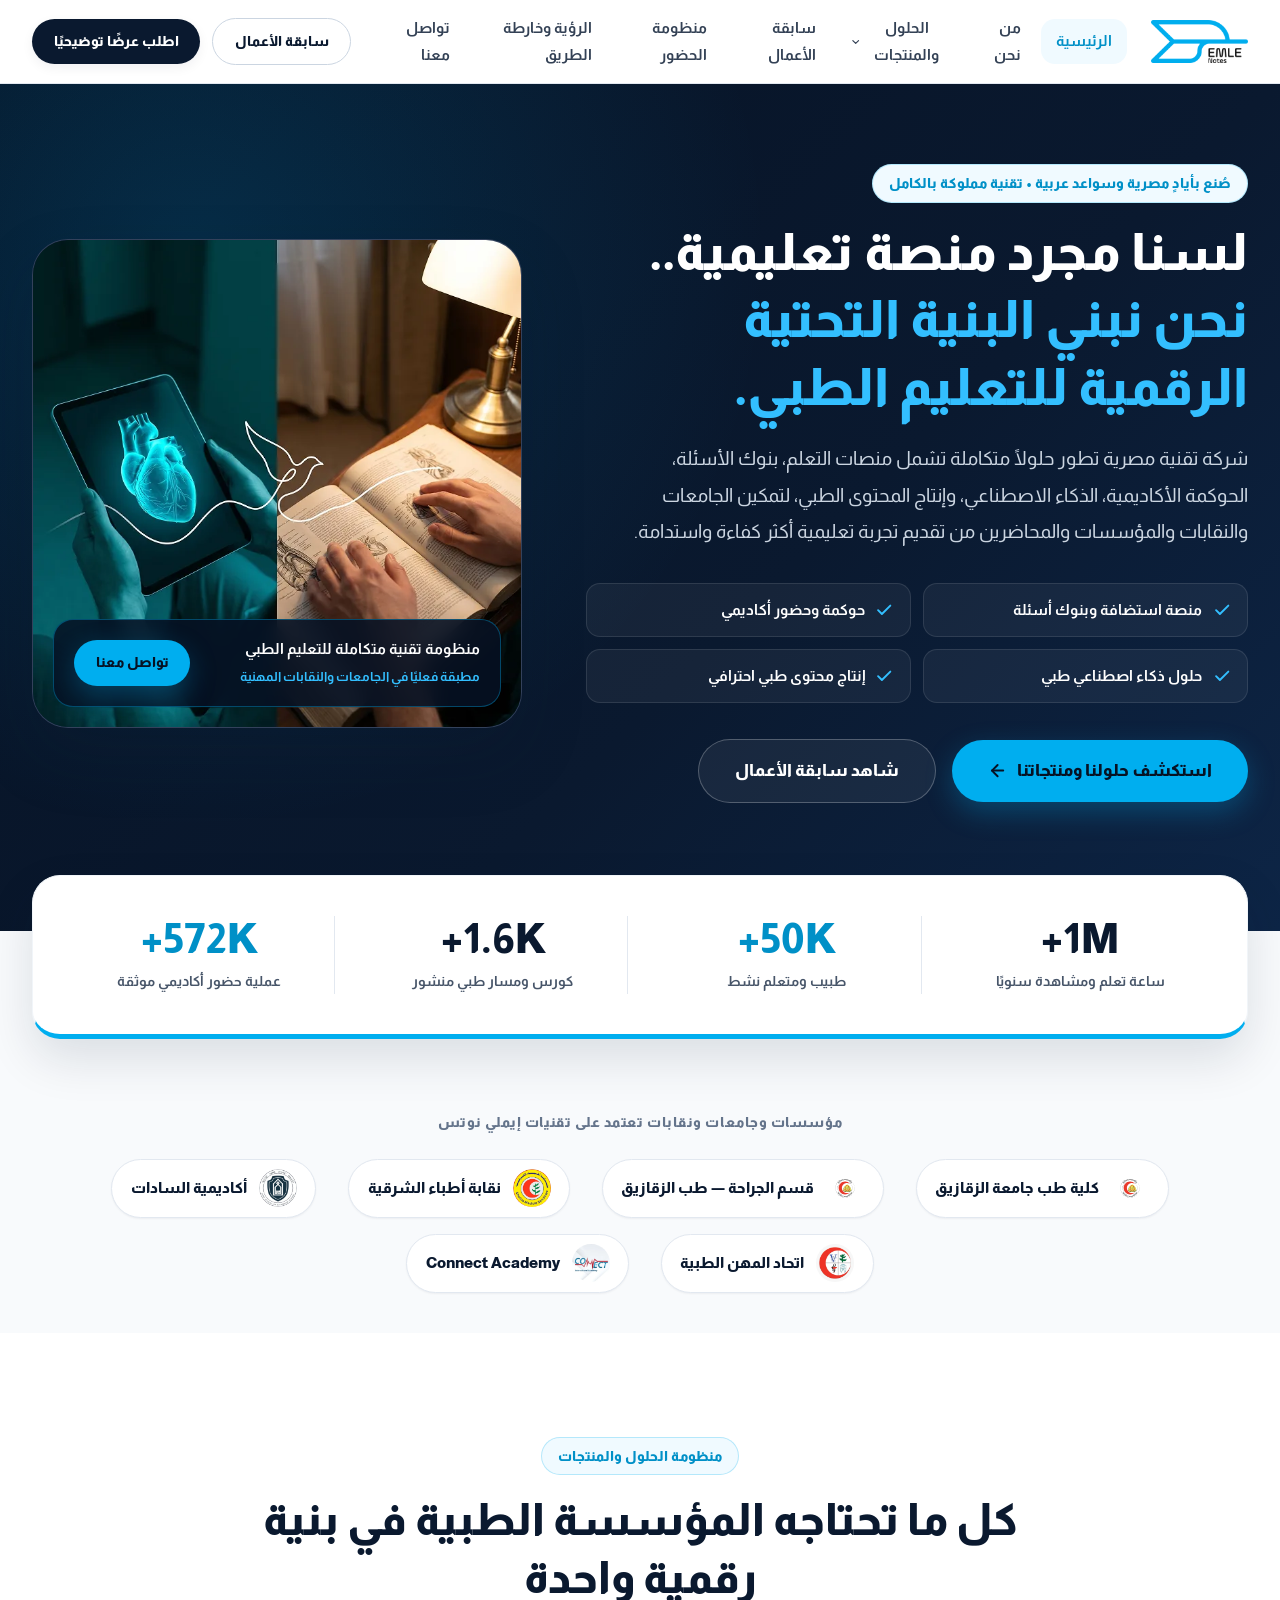
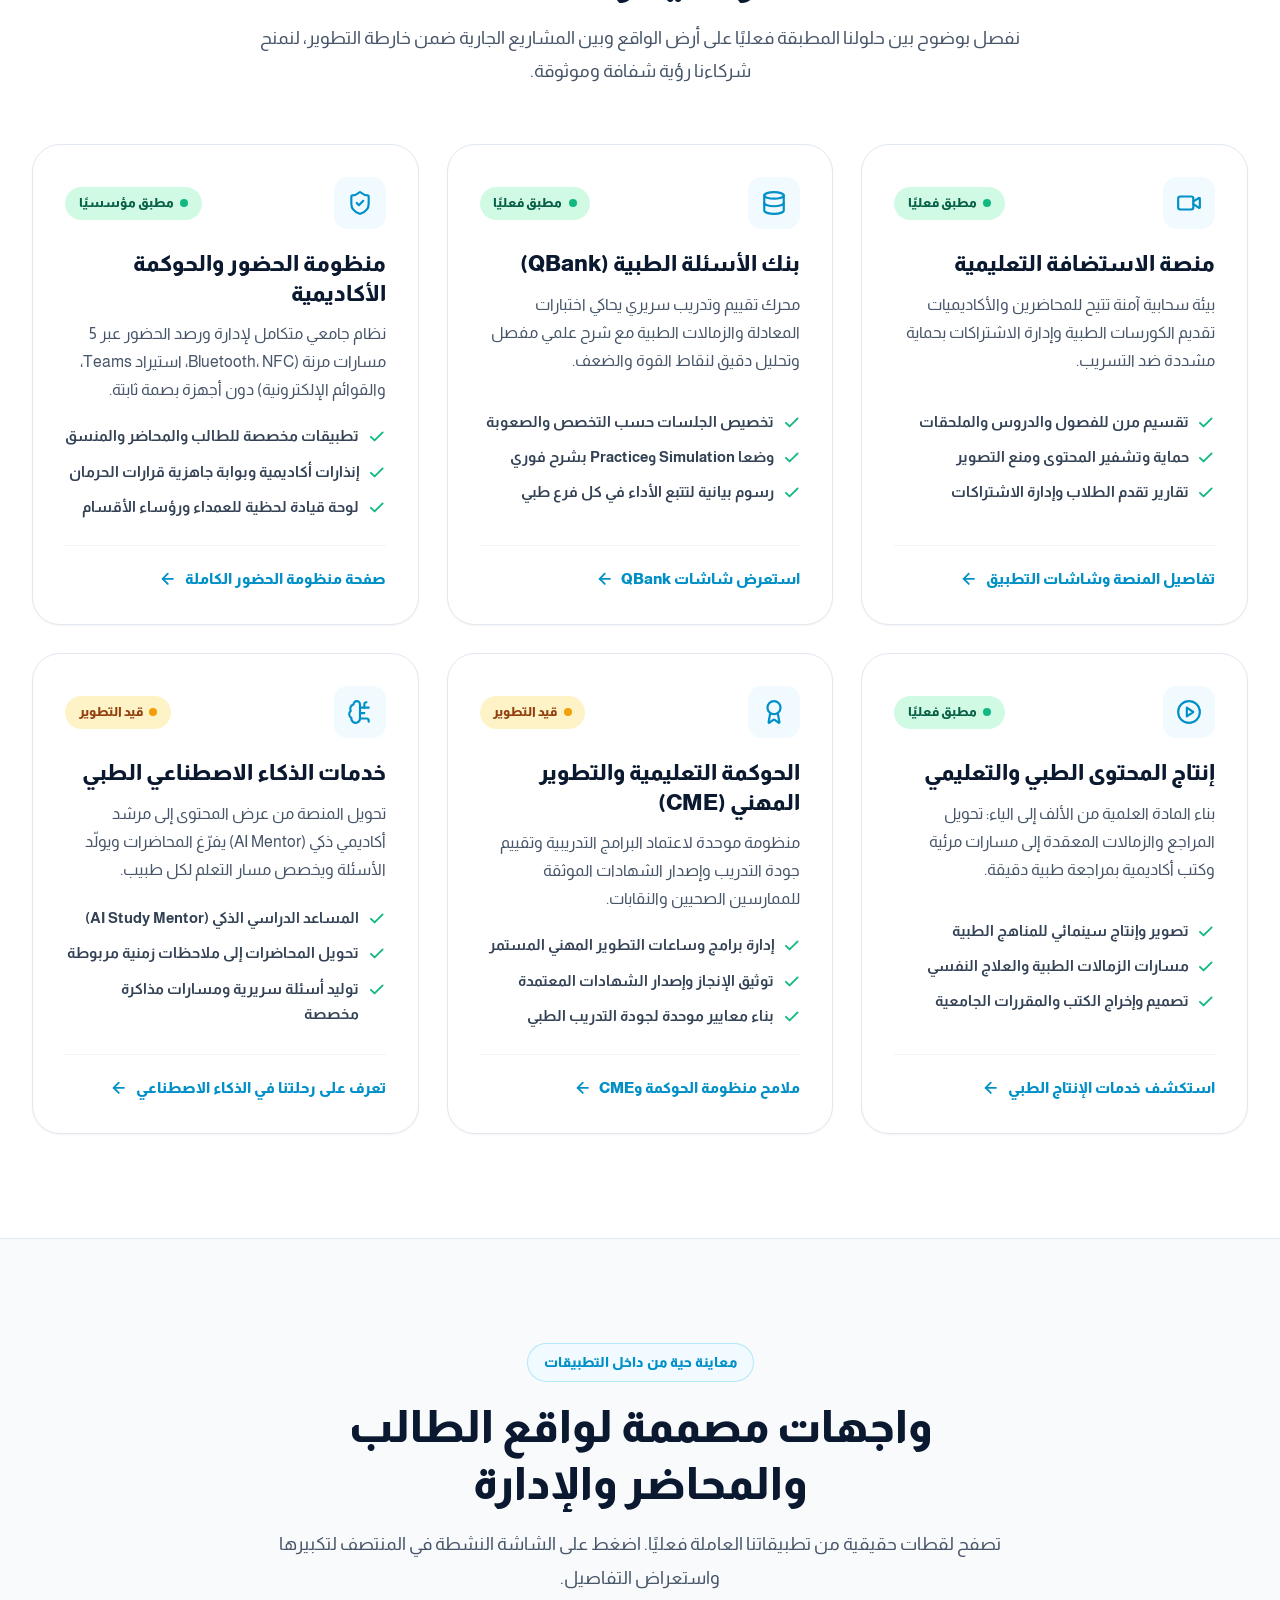
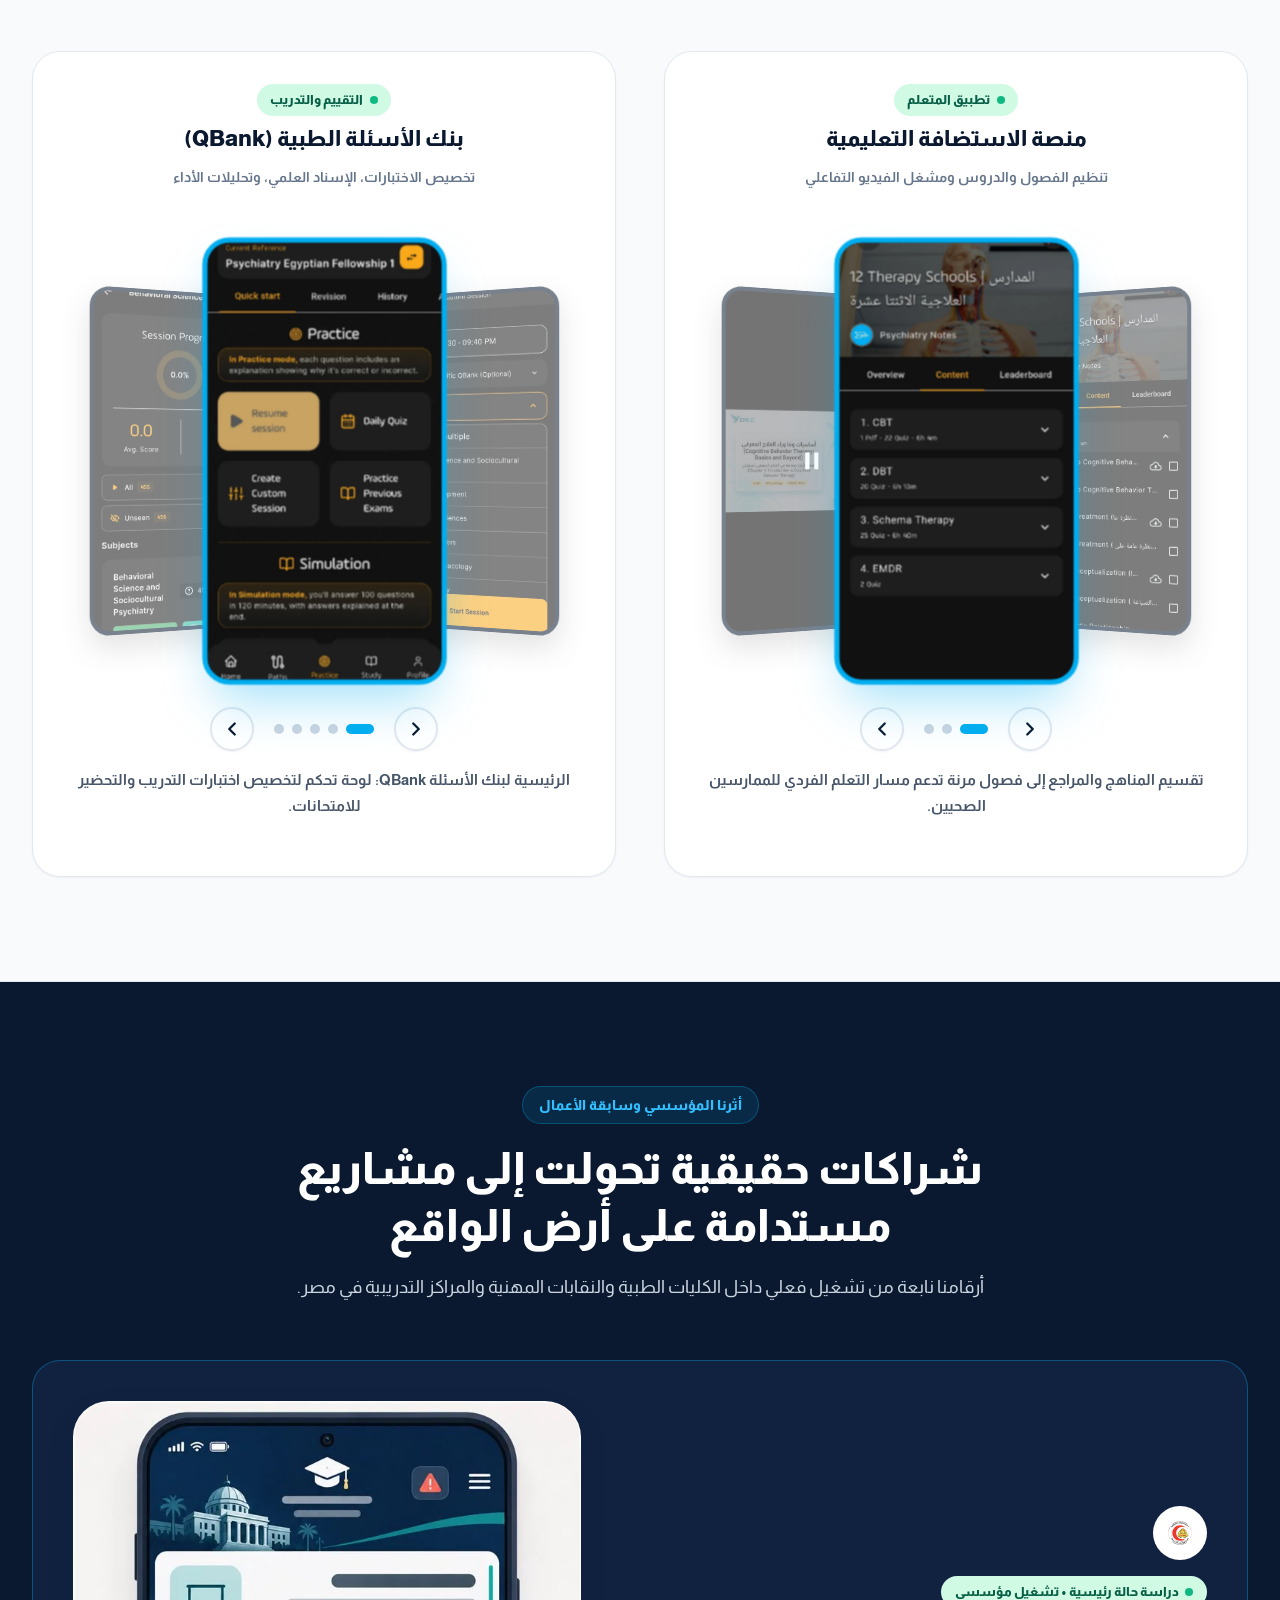
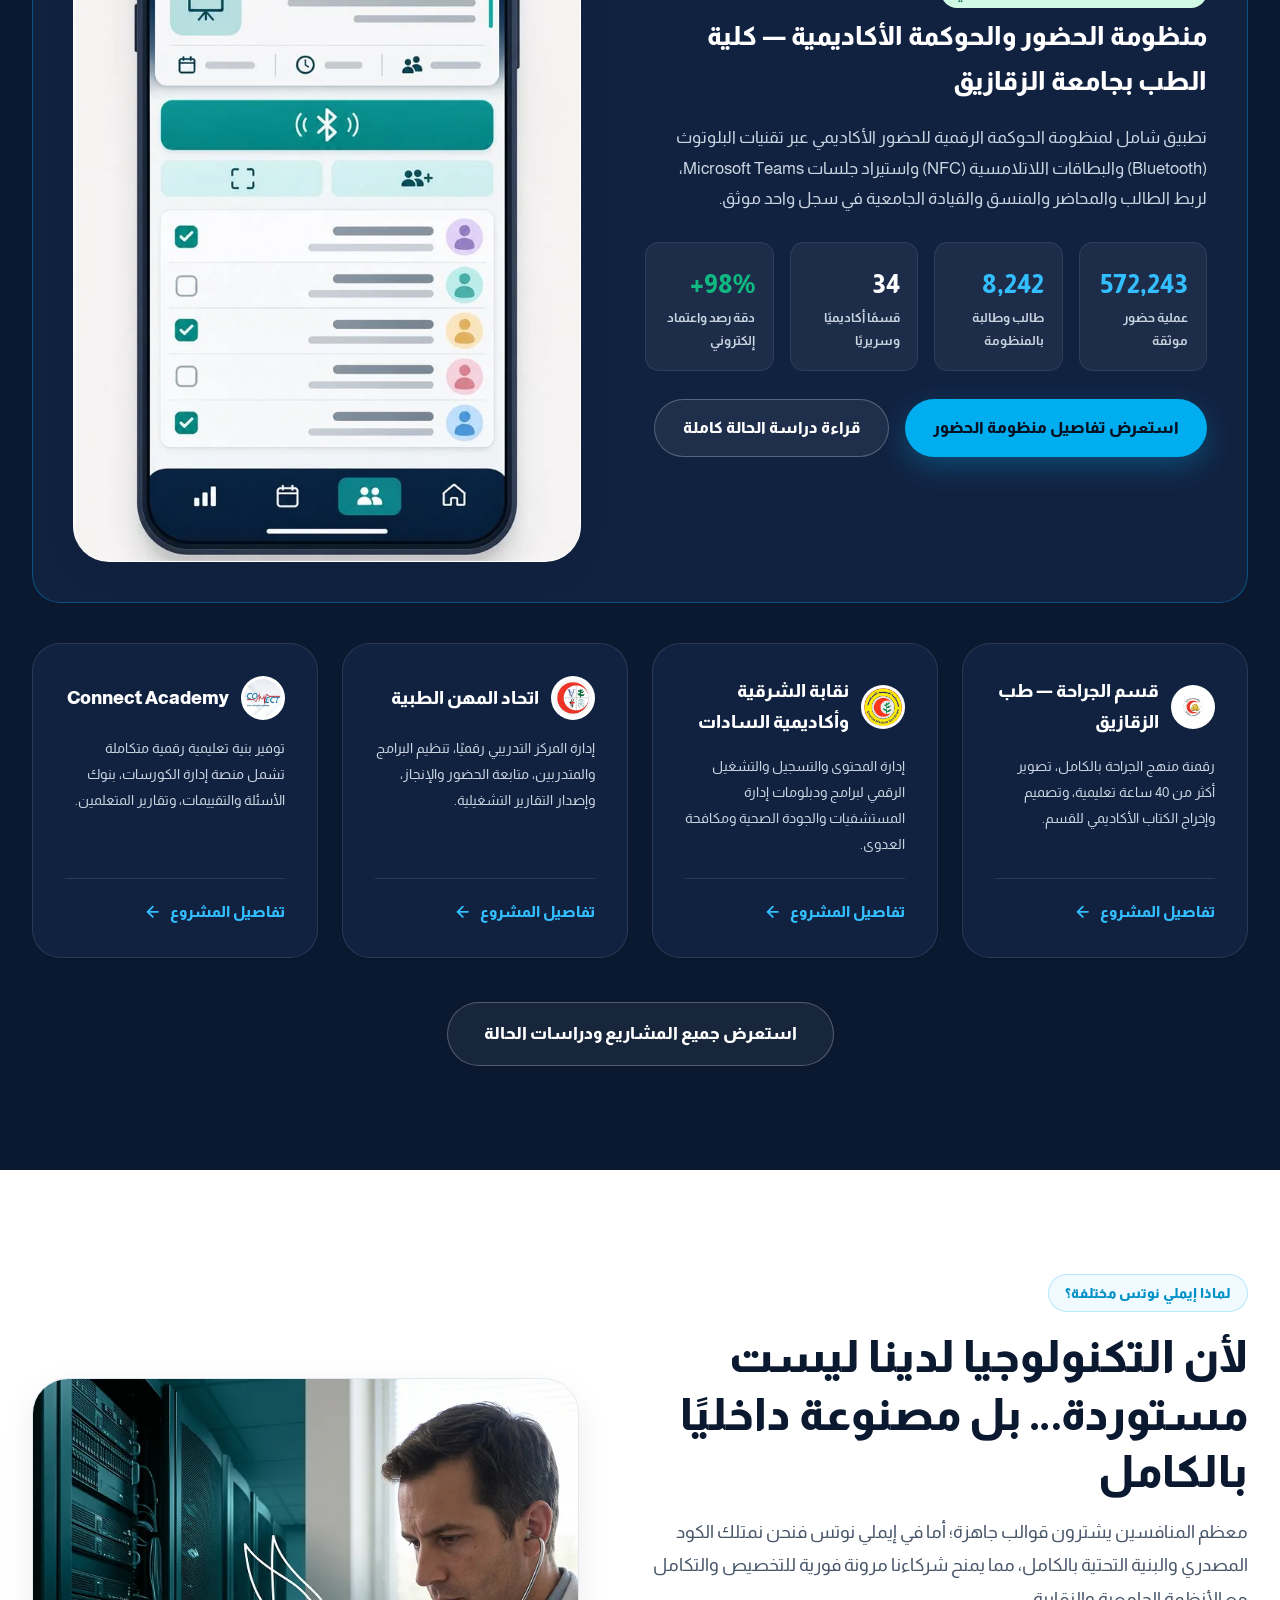
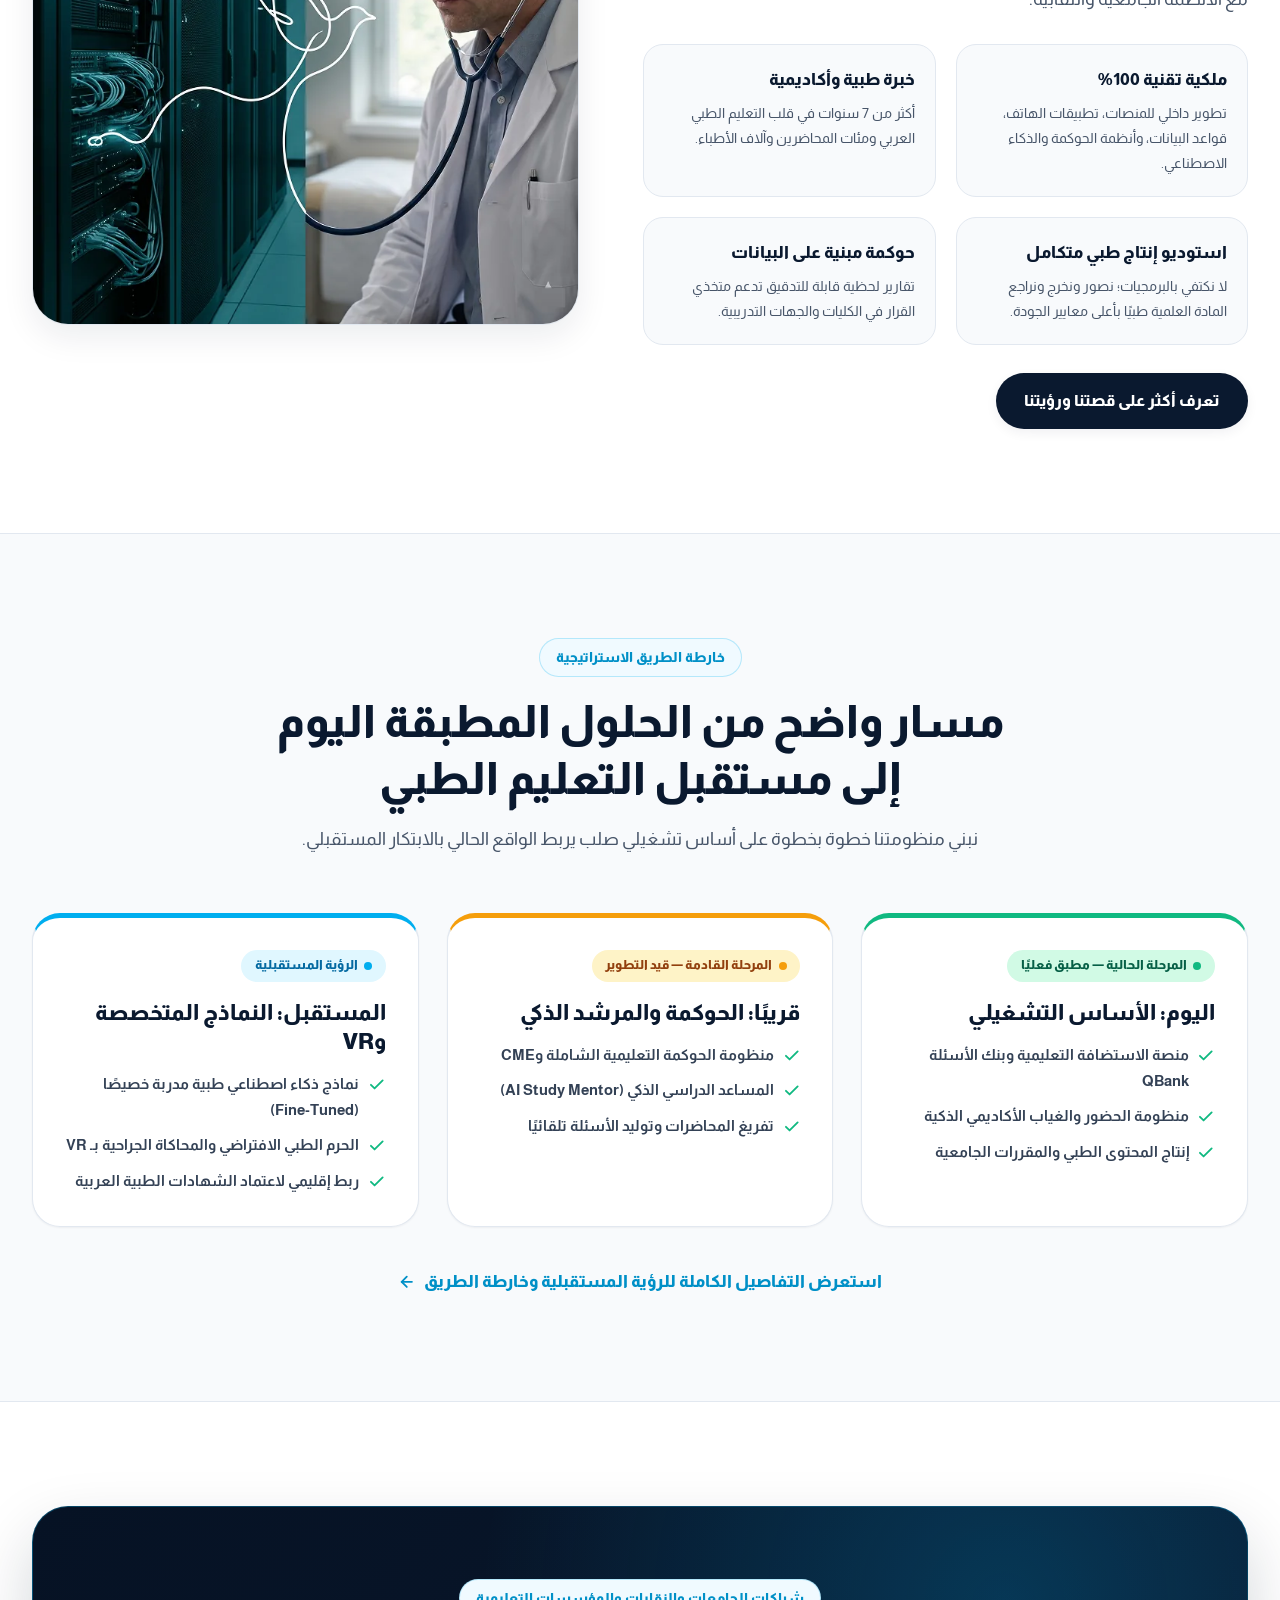
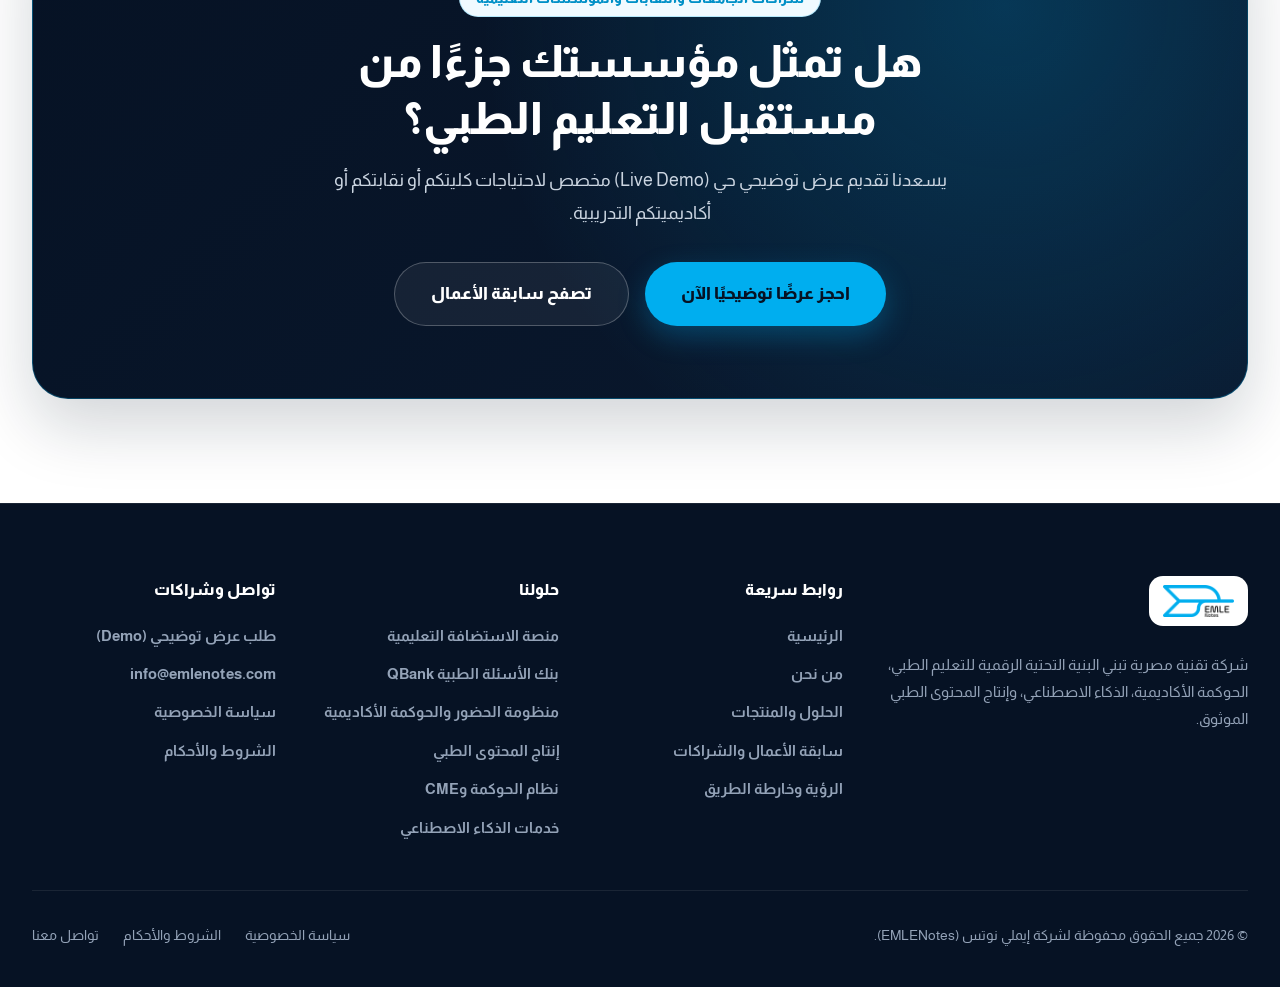
==== commit aa36e843: "feat: redesign EMLENotes into multi-page architecture with portfolio case studies, optimized WebP as" ====
--- a/index.html
+++ b/index.html
@@ -1,1942 +1,894 @@
-<!DOCTYPE html><html lang="ar" dir="rtl"><head><meta http-equiv="Content-Type" content="text/html; charset=UTF-8">
-
-
-
-
-
-    <link rel="icon" type="image/svg+xml" href="images/emle-logo.png">
-    <meta name="viewport" content="width=device-width, initial-scale=1.0">
-    <title>إيملي نوتس | EMLENotes</title>
-    <link rel="preconnect" href="https://fonts.googleapis.com/">
-    <link rel="preconnect" href="https://fonts.gstatic.com/" crossorigin="">
-    <link href="https://fonts.googleapis.com/css2?family=Almarai:wght@300;400;700;800&amp;display=swap" rel="stylesheet">
-    <style>\n@charset "utf-8";
-
-@font-face { font-family: Almarai; font-style: normal; font-weight: 300; font-display: swap; src: url("https://fonts.gstatic.com/s/almarai/v19/tssoApxBaigK_hnnS_antnqWo572.woff2") format("woff2"); unicode-range: U+600-6FF, U+750-77F, U+870-88E, U+890-891, U+897-8E1, U+8E3-8FF, U+200C-200E, U+2010-2011, U+204F, U+2E41, U+FB50-FDFF, U+FE70-FE74, U+FE76-FEFC, U+102E0-102FB, U+10E60-10E7E, U+10EC2-10EC4, U+10EFC-10EFF, U+1EE00-1EE03, U+1EE05-1EE1F, U+1EE21-1EE22, U+1EE24, U+1EE27, U+1EE29-1EE32, U+1EE34-1EE37, U+1EE39, U+1EE3B, U+1EE42, U+1EE47, U+1EE49, U+1EE4B, U+1EE4D-1EE4F, U+1EE51-1EE52, U+1EE54, U+1EE57, U+1EE59, U+1EE5B, U+1EE5D, U+1EE5F, U+1EE61-1EE62, U+1EE64, U+1EE67-1EE6A, U+1EE6C-1EE72, U+1EE74-1EE77, U+1EE79-1EE7C, U+1EE7E, U+1EE80-1EE89, U+1EE8B-1EE9B, U+1EEA1-1EEA3, U+1EEA5-1EEA9, U+1EEAB-1EEBB, U+1EEF0-1EEF1; }
-
-@font-face { font-family: Almarai; font-style: normal; font-weight: 300; font-display: swap; src: url("https://fonts.gstatic.com/s/almarai/v19/tssoApxBaigK_hnnS_antn-Wow.woff2") format("woff2"); unicode-range: U+0-FF, U+131, U+152-153, U+2BB-2BC, U+2C6, U+2DA, U+2DC, U+304, U+308, U+329, U+2000-206F, U+20AC, U+2122, U+2191, U+2193, U+2212, U+2215, U+FEFF, U+FFFD; }
-
-@font-face { font-family: Almarai; font-style: normal; font-weight: 400; font-display: swap; src: url("https://fonts.gstatic.com/s/almarai/v19/tsstApxBaigK_hnnQ1iFo0C3.woff2") format("woff2"); unicode-range: U+600-6FF, U+750-77F, U+870-88E, U+890-891, U+897-8E1, U+8E3-8FF, U+200C-200E, U+2010-2011, U+204F, U+2E41, U+FB50-FDFF, U+FE70-FE74, U+FE76-FEFC, U+102E0-102FB, U+10E60-10E7E, U+10EC2-10EC4, U+10EFC-10EFF, U+1EE00-1EE03, U+1EE05-1EE1F, U+1EE21-1EE22, U+1EE24, U+1EE27, U+1EE29-1EE32, U+1EE34-1EE37, U+1EE39, U+1EE3B, U+1EE42, U+1EE47, U+1EE49, U+1EE4B, U+1EE4D-1EE4F, U+1EE51-1EE52, U+1EE54, U+1EE57, U+1EE59, U+1EE5B, U+1EE5D, U+1EE5F, U+1EE61-1EE62, U+1EE64, U+1EE67-1EE6A, U+1EE6C-1EE72, U+1EE74-1EE77, U+1EE79-1EE7C, U+1EE7E, U+1EE80-1EE89, U+1EE8B-1EE9B, U+1EEA1-1EEA3, U+1EEA5-1EEA9, U+1EEAB-1EEBB, U+1EEF0-1EEF1; }
-
-@font-face { font-family: Almarai; font-style: normal; font-weight: 400; font-display: swap; src: url("https://fonts.gstatic.com/s/almarai/v19/tsstApxBaigK_hnnQ12Fow.woff2") format("woff2"); unicode-range: U+0-FF, U+131, U+152-153, U+2BB-2BC, U+2C6, U+2DA, U+2DC, U+304, U+308, U+329, U+2000-206F, U+20AC, U+2122, U+2191, U+2193, U+2212, U+2215, U+FEFF, U+FFFD; }
-
-@font-face { font-family: Almarai; font-style: normal; font-weight: 700; font-display: swap; src: url("https://fonts.gstatic.com/s/almarai/v19/tssoApxBaigK_hnnS-agtnqWo572.woff2") format("woff2"); unicode-range: U+600-6FF, U+750-77F, U+870-88E, U+890-891, U+897-8E1, U+8E3-8FF, U+200C-200E, U+2010-2011, U+204F, U+2E41, U+FB50-FDFF, U+FE70-FE74, U+FE76-FEFC, U+102E0-102FB, U+10E60-10E7E, U+10EC2-10EC4, U+10EFC-10EFF, U+1EE00-1EE03, U+1EE05-1EE1F, U+1EE21-1EE22, U+1EE24, U+1EE27, U+1EE29-1EE32, U+1EE34-1EE37, U+1EE39, U+1EE3B, U+1EE42, U+1EE47, U+1EE49, U+1EE4B, U+1EE4D-1EE4F, U+1EE51-1EE52, U+1EE54, U+1EE57, U+1EE59, U+1EE5B, U+1EE5D, U+1EE5F, U+1EE61-1EE62, U+1EE64, U+1EE67-1EE6A, U+1EE6C-1EE72, U+1EE74-1EE77, U+1EE79-1EE7C, U+1EE7E, U+1EE80-1EE89, U+1EE8B-1EE9B, U+1EEA1-1EEA3, U+1EEA5-1EEA9, U+1EEAB-1EEBB, U+1EEF0-1EEF1; }
-
-@font-face { font-family: Almarai; font-style: normal; font-weight: 700; font-display: swap; src: url("https://fonts.gstatic.com/s/almarai/v19/tssoApxBaigK_hnnS-agtn-Wow.woff2") format("woff2"); unicode-range: U+0-FF, U+131, U+152-153, U+2BB-2BC, U+2C6, U+2DA, U+2DC, U+304, U+308, U+329, U+2000-206F, U+20AC, U+2122, U+2191, U+2193, U+2212, U+2215, U+FEFF, U+FFFD; }
-
-@font-face { font-family: Almarai; font-style: normal; font-weight: 800; font-display: swap; src: url("https://fonts.gstatic.com/s/almarai/v19/tssoApxBaigK_hnnS_qjtnqWo572.woff2") format("woff2"); unicode-range: U+600-6FF, U+750-77F, U+870-88E, U+890-891, U+897-8E1, U+8E3-8FF, U+200C-200E, U+2010-2011, U+204F, U+2E41, U+FB50-FDFF, U+FE70-FE74, U+FE76-FEFC, U+102E0-102FB, U+10E60-10E7E, U+10EC2-10EC4, U+10EFC-10EFF, U+1EE00-1EE03, U+1EE05-1EE1F, U+1EE21-1EE22, U+1EE24, U+1EE27, U+1EE29-1EE32, U+1EE34-1EE37, U+1EE39, U+1EE3B, U+1EE42, U+1EE47, U+1EE49, U+1EE4B, U+1EE4D-1EE4F, U+1EE51-1EE52, U+1EE54, U+1EE57, U+1EE59, U+1EE5B, U+1EE5D, U+1EE5F, U+1EE61-1EE62, U+1EE64, U+1EE67-1EE6A, U+1EE6C-1EE72, U+1EE74-1EE77, U+1EE79-1EE7C, U+1EE7E, U+1EE80-1EE89, U+1EE8B-1EE9B, U+1EEA1-1EEA3, U+1EEA5-1EEA9, U+1EEAB-1EEBB, U+1EEF0-1EEF1; }
-
-@font-face { font-family: Almarai; font-style: normal; font-weight: 800; font-display: swap; src: url("https://fonts.gstatic.com/s/almarai/v19/tssoApxBaigK_hnnS_qjtn-Wow.woff2") format("woff2"); unicode-range: U+0-FF, U+131, U+152-153, U+2BB-2BC, U+2C6, U+2DA, U+2DC, U+304, U+308, U+329, U+2000-206F, U+20AC, U+2122, U+2191, U+2193, U+2212, U+2215, U+FEFF, U+FFFD; }
-
-@charset "utf-8";
-
-@layer properties;
-
-@layer theme, base, components, utilities;
-
-@layer theme {
-  :root, :host { --font-sans: ui-sans-serif, system-ui, sans-serif, "Apple Color Emoji",
-      "Segoe UI Emoji", "Segoe UI Symbol", "Noto Color Emoji"; --font-mono: ui-monospace, SFMono-Regular, Menlo, Monaco, Consolas, "Liberation Mono",
-      "Courier New", monospace; --color-amber-400: oklch(82.8% 0.189 84.429); --color-emerald-400: oklch(76.5% 0.177 163.223); --color-emerald-500: oklch(69.6% 0.17 162.48); --color-blue-50: oklch(97% 0.014 254.604); --color-blue-100: oklch(93.2% 0.032 255.585); --color-blue-200: oklch(88.2% 0.059 254.128); --color-purple-400: oklch(71.4% 0.203 305.504); --color-purple-500: oklch(62.7% 0.265 303.9); --color-slate-50: oklch(98.4% 0.003 247.858); --color-slate-100: oklch(96.8% 0.007 247.896); --color-slate-200: oklch(92.9% 0.013 255.508); --color-slate-300: oklch(86.9% 0.022 252.894); --color-slate-400: oklch(70.4% 0.04 256.788); --color-slate-500: oklch(55.4% 0.046 257.417); --color-slate-600: oklch(44.6% 0.043 257.281); --color-slate-700: oklch(37.2% 0.044 257.287); --color-slate-800: oklch(27.9% 0.041 260.031); --color-slate-900: oklch(20.8% 0.042 265.755); --color-white: #fff; --spacing: 0.25rem; --container-md: 28rem; --container-xl: 36rem; --container-2xl: 42rem; --container-3xl: 48rem; --container-4xl: 56rem; --container-5xl: 64rem; --container-7xl: 80rem; --text-xs: 0.75rem; --text-xs--line-height: calc(1 / 0.75); --text-sm: 0.875rem; --text-sm--line-height: calc(1.25 / 0.875); --text-base: 1rem; --text-base--line-height: calc(1.5 / 1); --text-lg: 1.125rem; --text-lg--line-height: calc(1.75 / 1.125); --text-xl: 1.25rem; --text-xl--line-height: calc(1.75 / 1.25); --text-2xl: 1.5rem; --text-2xl--line-height: calc(2 / 1.5); --text-3xl: 1.875rem; --text-3xl--line-height: calc(2.25 / 1.875); --text-4xl: 2.25rem; --text-4xl--line-height: calc(2.5 / 2.25); --text-5xl: 3rem; --text-5xl--line-height: 1; --font-weight-medium: 500; --font-weight-bold: 700; --font-weight-black: 900; --tracking-wide: 0.025em; --tracking-wider: 0.05em; --tracking-widest: 0.1em; --leading-tight: 1.25; --leading-normal: 1.5; --leading-relaxed: 1.625; --radius-xl: 0.75rem; --radius-2xl: 1rem; --radius-3xl: 1.5rem; --drop-shadow-sm: 0 1px 2px rgb(0 0 0 / 0.15); --ease-out: cubic-bezier(0, 0, 0.2, 1); --animate-ping: ping 1s cubic-bezier(0, 0, 0.2, 1) infinite; --animate-pulse: pulse 2s cubic-bezier(0.4, 0, 0.6, 1) infinite; --blur-sm: 8px; --blur-md: 12px; --blur-3xl: 64px; --default-transition-duration: 150ms; --default-transition-timing-function: cubic-bezier(0.4, 0, 0.2, 1); --default-font-family: var(--font-sans); --default-mono-font-family: var(--font-mono); --font-almarai: "Almarai", sans-serif; }
-}
-
-@layer base {
-  *, ::after, ::before, ::backdrop, ::file-selector-button { box-sizing: border-box; margin: 0px; padding: 0px; border: 0px solid; }
-  html, :host { line-height: 1.5; text-size-adjust: 100%; tab-size: 4; font-family: var(--default-font-family, ui-sans-serif, system-ui, sans-serif, "Apple Color Emoji", "Segoe UI Emoji", "Segoe UI Symbol", "Noto Color Emoji"); font-feature-settings: var(--default-font-feature-settings, normal); font-variation-settings: var(--default-font-variation-settings, normal); -webkit-tap-highlight-color: transparent; }
-  hr { height: 0px; color: inherit; border-top-width: 1px; }
-  abbr:where([title]) { text-decoration: underline dotted; }
-  h1, h2, h3, h4, h5, h6 { font-size: inherit; font-weight: inherit; }
-  a { color: inherit; text-decoration: inherit; }
-  b, strong { font-weight: bolder; }
-  code, kbd, samp, pre { font-family: var(--default-mono-font-family, ui-monospace, SFMono-Regular, Menlo, Monaco, Consolas, "Liberation Mono", "Courier New", monospace); font-feature-settings: var(--default-mono-font-feature-settings, normal); font-variation-settings: var(--default-mono-font-variation-settings, normal); font-size: 1em; }
-  small { font-size: 80%; }
-  sub, sup { font-size: 75%; line-height: 0; position: relative; vertical-align: baseline; }
-  sub { bottom: -0.25em; }
-  sup { top: -0.5em; }
-  table { text-indent: 0px; border-color: inherit; border-collapse: collapse; }
-  progress { vertical-align: baseline; }
-  summary { display: list-item; }
-  ol, ul, menu { list-style: none; }
-  img, svg, video, canvas, audio, iframe, embed, object { display: block; vertical-align: middle; }
-  img, video { max-width: 100%; height: auto; }
-  button, input, select, optgroup, textarea, ::file-selector-button { font: inherit; letter-spacing: inherit; color: inherit; border-radius: 0px; background-color: transparent; opacity: 1; }
-  :where(select:is([multiple], [size])) optgroup { font-weight: bolder; }
-  :where(select:is([multiple], [size])) optgroup option { padding-inline-start: 20px; }
-  ::file-selector-button { margin-inline-end: 4px; }
-  ::placeholder { opacity: 1; }
-  @supports (not (-webkit-appearance: -apple-pay-button)) or (contain-intrinsic-size: 1px) {
-  ::placeholder {
-  color: currentcolor;
-  @supports (color: color-mix(in lab, red, red)) {
-  color: color-mix(currentcolor, transparent);
-}
-}
-}
-  textarea { resize: vertical; }
-  ::-webkit-search-decoration { appearance: none; }
-  ::-webkit-date-and-time-value { min-height: 1lh; text-align: inherit; }
-  ::-webkit-datetime-edit { display: inline-flex; }
-  ::-webkit-datetime-edit-fields-wrapper { padding: 0px; }
-  ::-webkit-datetime-edit, ::-webkit-datetime-edit-year-field, ::-webkit-datetime-edit-month-field, ::-webkit-datetime-edit-day-field, ::-webkit-datetime-edit-hour-field, ::-webkit-datetime-edit-minute-field, ::-webkit-datetime-edit-second-field, ::-webkit-datetime-edit-millisecond-field, ::-webkit-datetime-edit-meridiem-field { padding-block: 0px; }
-  ::-webkit-calendar-picker-indicator { line-height: 1; }
-  button, input:where([type="button"], [type="reset"], [type="submit"]), ::file-selector-button { appearance: button; }
-  ::-webkit-inner-spin-button, ::-webkit-outer-spin-button { height: auto; }
-  [hidden]:where(:not([hidden="until-found"])) { display: none !important; }
-}
-
-@layer utilities {
-  .pointer-events-none { pointer-events: none; }
-  .invisible { visibility: hidden; }
-  .absolute { position: absolute; }
-  .relative { position: relative; }
-  .sticky { position: sticky; }
-  .-inset-1 { inset: calc(var(--spacing) * -1); }
-  .inset-0 { inset: calc(var(--spacing) * 0); }
-  .-top-4 { top: calc(var(--spacing) * -4); }
-  .-top-5 { top: calc(var(--spacing) * -5); }
-  .top-0 { top: calc(var(--spacing) * 0); }
-  .top-\[50px\] { top: 50px; }
-  .top-full { top: 100%; }
-  .right-0 { right: calc(var(--spacing) * 0); }
-  .right-1\/2 { right: calc(50%); }
-  .right-10 { right: calc(var(--spacing) * 10); }
-  .-bottom-4 { bottom: calc(var(--spacing) * -4); }
-  .bottom-0 { bottom: calc(var(--spacing) * 0); }
-  .bottom-10 { bottom: calc(var(--spacing) * 10); }
-  .left-0 { left: calc(var(--spacing) * 0); }
-  .left-1\/2 { left: calc(50%); }
-  .z-10 { z-index: 10; }
-  .z-20 { z-index: 20; }
-  .z-30 { z-index: 30; }
-  .z-50 { z-index: 50; }
-  .mx-4 { margin-inline: calc(var(--spacing) * 4); }
-  .mx-auto { margin-inline: auto; }
-  .-mt-10 { margin-top: calc(var(--spacing) * -10); }
-  .-mt-20 { margin-top: calc(var(--spacing) * -20); }
-  .mt-0 { margin-top: calc(var(--spacing) * 0); }
-  .mt-0\.5 { margin-top: calc(var(--spacing) * 0.5); }
-  .mt-1 { margin-top: calc(var(--spacing) * 1); }
-  .mt-1\.5 { margin-top: calc(var(--spacing) * 1.5); }
-  .mt-2 { margin-top: calc(var(--spacing) * 2); }
-  .mt-2\.5 { margin-top: calc(var(--spacing) * 2.5); }
-  .mt-6 { margin-top: calc(var(--spacing) * 6); }
-  .mt-8 { margin-top: calc(var(--spacing) * 8); }
-  .mt-10 { margin-top: calc(var(--spacing) * 10); }
-  .mt-12 { margin-top: calc(var(--spacing) * 12); }
-  .mt-16 { margin-top: calc(var(--spacing) * 16); }
-  .mr-2 { margin-right: calc(var(--spacing) * 2); }
-  .mr-5 { margin-right: calc(var(--spacing) * 5); }
-  .mb-1 { margin-bottom: calc(var(--spacing) * 1); }
-  .mb-2 { margin-bottom: calc(var(--spacing) * 2); }
-  .mb-3 { margin-bottom: calc(var(--spacing) * 3); }
-  .mb-4 { margin-bottom: calc(var(--spacing) * 4); }
-  .mb-5 { margin-bottom: calc(var(--spacing) * 5); }
-  .mb-6 { margin-bottom: calc(var(--spacing) * 6); }
-  .mb-8 { margin-bottom: calc(var(--spacing) * 8); }
-  .mb-10 { margin-bottom: calc(var(--spacing) * 10); }
-  .mb-12 { margin-bottom: calc(var(--spacing) * 12); }
-  .mb-16 { margin-bottom: calc(var(--spacing) * 16); }
-  .mb-20 { margin-bottom: calc(var(--spacing) * 20); }
-  .block { display: block; }
-  .flex { display: flex; }
-  .grid { display: grid; }
-  .hidden { display: none; }
-  .inline-block { display: inline-block; }
-  .inline-flex { display: inline-flex; }
-  .h-1 { height: calc(var(--spacing) * 1); }
-  .h-1\.5 { height: calc(var(--spacing) * 1.5); }
-  .h-2 { height: calc(var(--spacing) * 2); }
-  .h-2\.5 { height: calc(var(--spacing) * 2.5); }
-  .h-3 { height: calc(var(--spacing) * 3); }
-  .h-4 { height: calc(var(--spacing) * 4); }
-  .h-5 { height: calc(var(--spacing) * 5); }
-  .h-6 { height: calc(var(--spacing) * 6); }
-  .h-7 { height: calc(var(--spacing) * 7); }
-  .h-8 { height: calc(var(--spacing) * 8); }
-  .h-10 { height: calc(var(--spacing) * 10); }
-  .h-12 { height: calc(var(--spacing) * 12); }
-  .h-14 { height: calc(var(--spacing) * 14); }
-  .h-16 { height: calc(var(--spacing) * 16); }
-  .h-20 { height: calc(var(--spacing) * 20); }
-  .h-24 { height: calc(var(--spacing) * 24); }
-  .h-32 { height: calc(var(--spacing) * 32); }
-  .h-48 { height: calc(var(--spacing) * 48); }
-  .h-\[400px\] { height: 400px; }
-  .h-full { height: 100%; }
-  .min-h-\[450px\] { min-height: 450px; }
-  .min-h-\[500px\] { min-height: 500px; }
-  .min-h-screen { min-height: 100vh; }
-  .w-1\.5 { width: calc(var(--spacing) * 1.5); }
-  .w-1\/2 { width: calc(50%); }
-  .w-2 { width: calc(var(--spacing) * 2); }
-  .w-2\.5 { width: calc(var(--spacing) * 2.5); }
-  .w-3 { width: calc(var(--spacing) * 3); }
-  .w-4 { width: calc(var(--spacing) * 4); }
-  .w-5 { width: calc(var(--spacing) * 5); }
-  .w-6 { width: calc(var(--spacing) * 6); }
-  .w-7 { width: calc(var(--spacing) * 7); }
-  .w-8 { width: calc(var(--spacing) * 8); }
-  .w-10 { width: calc(var(--spacing) * 10); }
-  .w-12 { width: calc(var(--spacing) * 12); }
-  .w-14 { width: calc(var(--spacing) * 14); }
-  .w-16 { width: calc(var(--spacing) * 16); }
-  .w-20 { width: calc(var(--spacing) * 20); }
-  .w-24 { width: calc(var(--spacing) * 24); }
-  .w-32 { width: calc(var(--spacing) * 32); }
-  .w-48 { width: calc(var(--spacing) * 48); }
-  .w-64 { width: calc(var(--spacing) * 64); }
-  .w-auto { width: auto; }
-  .w-fit { width: fit-content; }
-  .w-full { width: 100%; }
-  .w-px { width: 1px; }
-  .max-w-2xl { max-width: var(--container-2xl); }
-  .max-w-3xl { max-width: var(--container-3xl); }
-  .max-w-4xl { max-width: var(--container-4xl); }
-  .max-w-5xl { max-width: var(--container-5xl); }
-  .max-w-7xl { max-width: var(--container-7xl); }
-  .max-w-md { max-width: var(--container-md); }
-  .max-w-xl { max-width: var(--container-xl); }
-  .flex-1 { flex: 1 1 0%; }
-  .flex-shrink-0 { flex-shrink: 0; }
-  .shrink-0 { flex-shrink: 0; }
-  .-translate-x-1\/2 { --tw-translate-x: calc(calc(1 / 2 * 100%) * -1); translate: var(--tw-translate-x) var(--tw-translate-y); }
-  .translate-x-1\/2 { --tw-translate-x: calc(1 / 2 * 100%); translate: var(--tw-translate-x) var(--tw-translate-y); }
-  .translate-x-4 { --tw-translate-x: calc(var(--spacing) * 4); translate: var(--tw-translate-x) var(--tw-translate-y); }
-  .-translate-y-1\/2 { --tw-translate-y: calc(calc(1 / 2 * 100%) * -1); translate: var(--tw-translate-x) var(--tw-translate-y); }
-  .translate-y-4 { --tw-translate-y: calc(var(--spacing) * 4); translate: var(--tw-translate-x) var(--tw-translate-y); }
-  .-rotate-90 { rotate: calc(-90deg); }
-  .transform { transform: var(--tw-rotate-x,) var(--tw-rotate-y,) var(--tw-rotate-z,) var(--tw-skew-x,) var(--tw-skew-y,); }
-  .animate-\[fadeInUp_1\.2s_ease-out\] { animation: 1.2s ease-out 0s 1 normal none running fadeInUp; }
-  .animate-\[fadeInUp_1s_ease-out\] { animation: 1s ease-out 0s 1 normal none running fadeInUp; }
-  .animate-ping { animation: var(--animate-ping); }
-  .animate-pulse { animation: var(--animate-pulse); }
-  .cursor-default { cursor: default; }
-  .cursor-pointer { cursor: pointer; }
-  .grid-cols-1 { grid-template-columns: repeat(1, minmax(0px, 1fr)); }
-  .grid-cols-2 { grid-template-columns: repeat(2, minmax(0px, 1fr)); }
-  .flex-col { flex-direction: column; }
-  .flex-nowrap { flex-wrap: nowrap; }
-  .items-center { align-items: center; }
-  .items-start { align-items: flex-start; }
-  .items-stretch { align-items: stretch; }
-  .justify-between { justify-content: space-between; }
-  .justify-center { justify-content: center; }
-  .justify-start { justify-content: flex-start; }
-  .gap-1 { gap: calc(var(--spacing) * 1); }
-  .gap-2 { gap: calc(var(--spacing) * 2); }
-  .gap-3 { gap: calc(var(--spacing) * 3); }
-  .gap-4 { gap: calc(var(--spacing) * 4); }
-  .gap-5 { gap: calc(var(--spacing) * 5); }
-  .gap-6 { gap: calc(var(--spacing) * 6); }
-  .gap-8 { gap: calc(var(--spacing) * 8); }
-  .gap-10 { gap: calc(var(--spacing) * 10); }
-  .gap-12 { gap: calc(var(--spacing) * 12); }
-  .gap-16 { gap: calc(var(--spacing) * 16); }
-  .space-y-2 {
-  :where(& > :not(:last-child)) { --tw-space-y-reverse: 0; margin-block-start: calc(calc(var(--spacing) * 2) * var(--tw-space-y-reverse)); margin-block-end: calc(calc(var(--spacing) * 2) * calc(1 - var(--tw-space-y-reverse))); }
-}
-  .space-y-3 {
-  :where(& > :not(:last-child)) { --tw-space-y-reverse: 0; margin-block-start: calc(calc(var(--spacing) * 3) * var(--tw-space-y-reverse)); margin-block-end: calc(calc(var(--spacing) * 3) * calc(1 - var(--tw-space-y-reverse))); }
-}
-  .space-y-4 {
-  :where(& > :not(:last-child)) { --tw-space-y-reverse: 0; margin-block-start: calc(calc(var(--spacing) * 4) * var(--tw-space-y-reverse)); margin-block-end: calc(calc(var(--spacing) * 4) * calc(1 - var(--tw-space-y-reverse))); }
-}
-  .space-y-6 {
-  :where(& > :not(:last-child)) { --tw-space-y-reverse: 0; margin-block-start: calc(calc(var(--spacing) * 6) * var(--tw-space-y-reverse)); margin-block-end: calc(calc(var(--spacing) * 6) * calc(1 - var(--tw-space-y-reverse))); }
-}
-  .space-y-10 {
-  :where(& > :not(:last-child)) { --tw-space-y-reverse: 0; margin-block-start: calc(calc(var(--spacing) * 10) * var(--tw-space-y-reverse)); margin-block-end: calc(calc(var(--spacing) * 10) * calc(1 - var(--tw-space-y-reverse))); }
-}
-  .space-y-16 {
-  :where(& > :not(:last-child)) { --tw-space-y-reverse: 0; margin-block-start: calc(calc(var(--spacing) * 16) * var(--tw-space-y-reverse)); margin-block-end: calc(calc(var(--spacing) * 16) * calc(1 - var(--tw-space-y-reverse))); }
-}
-  .gap-x-4 { column-gap: calc(var(--spacing) * 4); }
-  .gap-x-6 { column-gap: calc(var(--spacing) * 6); }
-  .space-x-8 {
-  :where(& > :not(:last-child)) { --tw-space-x-reverse: 0; margin-inline-start: calc(calc(var(--spacing) * 8) * var(--tw-space-x-reverse)); margin-inline-end: calc(calc(var(--spacing) * 8) * calc(1 - var(--tw-space-x-reverse))); }
-}
-  .space-x-reverse {
-  :where(& > :not(:last-child)) { --tw-space-x-reverse: 1; }
-}
-  .gap-y-4 { row-gap: calc(var(--spacing) * 4); }
-  .gap-y-8 { row-gap: calc(var(--spacing) * 8); }
-  .gap-y-10 { row-gap: calc(var(--spacing) * 10); }
-  .overflow-hidden { overflow: hidden; }
-  .overflow-x-hidden { overflow-x: hidden; }
-  .rounded-2xl { border-radius: var(--radius-2xl); }
-  .rounded-3xl { border-radius: var(--radius-3xl); }
-  .rounded-\[2\.5rem\] { border-radius: 2.5rem; }
-  .rounded-\[2rem\] { border-radius: 2rem; }
-  .rounded-\[3rem\] { border-radius: 3rem; }
-  .rounded-full { border-radius: calc(infinity * 1px); }
-  .rounded-xl { border-radius: var(--radius-xl); }
-  .rounded-l-2xl { border-top-left-radius: var(--radius-2xl); border-bottom-left-radius: var(--radius-2xl); }
-  .rounded-l-xl { border-top-left-radius: var(--radius-xl); border-bottom-left-radius: var(--radius-xl); }
-  .border { border-style: var(--tw-border-style); border-width: 1px; }
-  .border-4 { border-style: var(--tw-border-style); border-width: 4px; }
-  .border-y { border-block-style: var(--tw-border-style); border-block-width: 1px; }
-  .border-t { border-top-style: var(--tw-border-style); border-top-width: 1px; }
-  .border-t-8 { border-top-style: var(--tw-border-style); border-top-width: 8px; }
-  .border-r { border-right-style: var(--tw-border-style); border-right-width: 1px; }
-  .border-r-4 { border-right-style: var(--tw-border-style); border-right-width: 4px; }
-  .border-b { border-bottom-style: var(--tw-border-style); border-bottom-width: 1px; }
-  .border-b-8 { border-bottom-style: var(--tw-border-style); border-bottom-width: 8px; }
-  .border-dashed { --tw-border-style: dashed; border-style: dashed; }
-  .border-\[\#0A192F\] { border-color: rgb(10, 25, 47); }
-  .border-\[\#00AEEF\] { border-color: rgb(0, 174, 239); }
-  .border-\[\#00AEEF\]\/20 { border-color: color-mix(rgb(0, 174, 239) 20%, transparent); }
-  .border-\[\#00AEEF\]\/30 { border-color: color-mix(rgb(0, 174, 239) 30%, transparent); }
-  .border-blue-100 { border-color: var(--color-blue-100); }
-  .border-blue-200\/50 {
-  border-color: color-mix(in srgb, oklch(0.882 0.059 254.128), transparent);
-  @supports (color: color-mix(in lab, red, red)) {
-  border-color: color-mix(in oklab, var(--color-blue-200) 50%, transparent);
-}
-}
-  .border-slate-50 { border-color: var(--color-slate-50); }
-  .border-slate-100 { border-color: var(--color-slate-100); }
-  .border-slate-200 { border-color: var(--color-slate-200); }
-  .border-slate-300 { border-color: var(--color-slate-300); }
-  .border-slate-600 { border-color: var(--color-slate-600); }
-  .border-slate-700 { border-color: var(--color-slate-700); }
-  .border-slate-700\/50 {
-  border-color: color-mix(in srgb, oklch(0.372 0.044 257.287), transparent);
-  @supports (color: color-mix(in lab, red, red)) {
-  border-color: color-mix(in oklab, var(--color-slate-700) 50%, transparent);
-}
-}
-  .border-transparent { border-color: transparent; }
-  .border-white { border-color: var(--color-white); }
-  .border-white\/5 {
-  border-color: color-mix(in srgb, rgb(255, 255, 255) 5%, transparent);
-  @supports (color: color-mix(in lab, red, red)) {
-  border-color: color-mix(in oklab, var(--color-white) 5%, transparent);
-}
-}
-  .border-white\/10 {
-  border-color: color-mix(in srgb, rgb(255, 255, 255) 10%, transparent);
-  @supports (color: color-mix(in lab, red, red)) {
-  border-color: color-mix(in oklab, var(--color-white) 10%, transparent);
-}
-}
-  .border-white\/30 {
-  border-color: color-mix(in srgb, rgb(255, 255, 255) 30%, transparent);
-  @supports (color: color-mix(in lab, red, red)) {
-  border-color: color-mix(in oklab, var(--color-white) 30%, transparent);
-}
-}
-  .bg-\[\#0A192F\] { background-color: rgb(10, 25, 47); }
-  .bg-\[\#0A192F\]\/5 { background-color: color-mix(rgb(10, 25, 47) 5%, transparent); }
-  .bg-\[\#00AEEF\] { background-color: rgb(0, 174, 239); }
-  .bg-\[\#00AEEF\]\/5 { background-color: color-mix(rgb(0, 174, 239) 5%, transparent); }
-  .bg-\[\#00AEEF\]\/10 { background-color: color-mix(rgb(0, 174, 239) 10%, transparent); }
-  .bg-\[\#00AEEF\]\/20 { background-color: color-mix(rgb(0, 174, 239) 20%, transparent); }
-  .bg-\[\#061224\] { background-color: rgb(6, 18, 36); }
-  .bg-blue-50 { background-color: var(--color-blue-50); }
-  .bg-blue-50\/50 {
-  background-color: color-mix(in srgb, oklch(0.97 0.014 254.604), transparent);
-  @supports (color: color-mix(in lab, red, red)) {
-  background-color: color-mix(in oklab, var(--color-blue-50) 50%, transparent);
-}
-}
-  .bg-blue-100\/50 {
-  background-color: color-mix(in srgb, oklch(0.932 0.032 255.585), transparent);
-  @supports (color: color-mix(in lab, red, red)) {
-  background-color: color-mix(in oklab, var(--color-blue-100) 50%, transparent);
-}
-}
-  .bg-emerald-400 { background-color: var(--color-emerald-400); }
-  .bg-emerald-400\/20 {
-  background-color: color-mix(in srgb, oklch(0.765 0.177 163.223) 20%, transparent);
-  @supports (color: color-mix(in lab, red, red)) {
-  background-color: color-mix(in oklab, var(--color-emerald-400) 20%, transparent);
-}
-}
-  .bg-purple-500 { background-color: var(--color-purple-500); }
-  .bg-purple-500\/20 {
-  background-color: color-mix(in srgb, oklch(0.627 0.265 303.9) 20%, transparent);
-  @supports (color: color-mix(in lab, red, red)) {
-  background-color: color-mix(in oklab, var(--color-purple-500) 20%, transparent);
-}
-}
-  .bg-slate-50 { background-color: var(--color-slate-50); }
-  .bg-slate-200 { background-color: var(--color-slate-200); }
-  .bg-slate-200\/50 {
-  background-color: color-mix(in srgb, oklch(0.929 0.013 255.508), transparent);
-  @supports (color: color-mix(in lab, red, red)) {
-  background-color: color-mix(in oklab, var(--color-slate-200) 50%, transparent);
-}
-}
-  .bg-slate-300 { background-color: var(--color-slate-300); }
-  .bg-slate-500 { background-color: var(--color-slate-500); }
-  .bg-slate-700 { background-color: var(--color-slate-700); }
-  .bg-slate-800 { background-color: var(--color-slate-800); }
-  .bg-slate-800\/30 {
-  background-color: color-mix(in srgb, oklch(0.279 0.041 260.031) 30%, transparent);
-  @supports (color: color-mix(in lab, red, red)) {
-  background-color: color-mix(in oklab, var(--color-slate-800) 30%, transparent);
-}
-}
-  .bg-slate-800\/40 {
-  background-color: color-mix(in srgb, oklch(0.279 0.041 260.031) 40%, transparent);
-  @supports (color: color-mix(in lab, red, red)) {
-  background-color: color-mix(in oklab, var(--color-slate-800) 40%, transparent);
-}
-}
-  .bg-slate-800\/50 {
-  background-color: color-mix(in srgb, oklch(0.279 0.041 260.031), transparent);
-  @supports (color: color-mix(in lab, red, red)) {
-  background-color: color-mix(in oklab, var(--color-slate-800) 50%, transparent);
-}
-}
-  .bg-slate-800\/80 {
-  background-color: color-mix(in srgb, oklch(0.279 0.041 260.031) 80%, transparent);
-  @supports (color: color-mix(in lab, red, red)) {
-  background-color: color-mix(in oklab, var(--color-slate-800) 80%, transparent);
-}
-}
-  .bg-slate-900 { background-color: var(--color-slate-900); }
-  .bg-slate-900\/50 {
-  background-color: color-mix(in srgb, oklch(0.208 0.042 265.755), transparent);
-  @supports (color: color-mix(in lab, red, red)) {
-  background-color: color-mix(in oklab, var(--color-slate-900) 50%, transparent);
-}
-}
-  .bg-slate-900\/80 {
-  background-color: color-mix(in srgb, oklch(0.208 0.042 265.755) 80%, transparent);
-  @supports (color: color-mix(in lab, red, red)) {
-  background-color: color-mix(in oklab, var(--color-slate-900) 80%, transparent);
-}
-}
-  .bg-white { background-color: var(--color-white); }
-  .bg-white\/10 {
-  background-color: color-mix(in srgb, rgb(255, 255, 255) 10%, transparent);
-  @supports (color: color-mix(in lab, red, red)) {
-  background-color: color-mix(in oklab, var(--color-white) 10%, transparent);
-}
-}
-  .bg-white\/20 {
-  background-color: color-mix(in srgb, rgb(255, 255, 255) 20%, transparent);
-  @supports (color: color-mix(in lab, red, red)) {
-  background-color: color-mix(in oklab, var(--color-white) 20%, transparent);
-}
-}
-  .bg-white\/95 {
-  background-color: color-mix(in srgb, rgb(255, 255, 255) 95%, transparent);
-  @supports (color: color-mix(in lab, red, red)) {
-  background-color: color-mix(in oklab, var(--color-white) 95%, transparent);
-}
-}
-  .bg-gradient-to-b { --tw-gradient-position: to bottom in oklab; background-image: linear-gradient(var(--tw-gradient-stops)); }
-  .bg-gradient-to-l { --tw-gradient-position: to left in oklab; background-image: linear-gradient(var(--tw-gradient-stops)); }
-  .from-\[\#0A192F\] { --tw-gradient-from: #0A192F; --tw-gradient-stops: var(--tw-gradient-via-stops, var(--tw-gradient-position), var(--tw-gradient-from) var(--tw-gradient-from-position), var(--tw-gradient-to) var(--tw-gradient-to-position)); }
-  .from-slate-50 { --tw-gradient-from: var(--color-slate-50); --tw-gradient-stops: var(--tw-gradient-via-stops, var(--tw-gradient-position), var(--tw-gradient-from) var(--tw-gradient-from-position), var(--tw-gradient-to) var(--tw-gradient-to-position)); }
-  .via-\[\#0A192F\]\/80 { --tw-gradient-via: color-mix(in oklab, #0A192F 80%, transparent); --tw-gradient-via-stops: var(--tw-gradient-position), var(--tw-gradient-from) var(--tw-gradient-from-position), var(--tw-gradient-via) var(--tw-gradient-via-position), var(--tw-gradient-to) var(--tw-gradient-to-position); --tw-gradient-stops: var(--tw-gradient-via-stops); }
-  .to-transparent { --tw-gradient-to: transparent; --tw-gradient-stops: var(--tw-gradient-via-stops, var(--tw-gradient-position), var(--tw-gradient-from) var(--tw-gradient-from-position), var(--tw-gradient-to) var(--tw-gradient-to-position)); }
-  .to-white { --tw-gradient-to: var(--color-white); --tw-gradient-stops: var(--tw-gradient-via-stops, var(--tw-gradient-position), var(--tw-gradient-from) var(--tw-gradient-from-position), var(--tw-gradient-to) var(--tw-gradient-to-position)); }
-  .object-contain { object-fit: contain; }
-  .object-cover { object-fit: cover; }
-  .p-2 { padding: calc(var(--spacing) * 2); }
-  .p-3 { padding: calc(var(--spacing) * 3); }
-  .p-4 { padding: calc(var(--spacing) * 4); }
-  .p-5 { padding: calc(var(--spacing) * 5); }
-  .p-6 { padding: calc(var(--spacing) * 6); }
-  .p-8 { padding: calc(var(--spacing) * 8); }
-  .p-10 { padding: calc(var(--spacing) * 10); }
-  .px-4 { padding-inline: calc(var(--spacing) * 4); }
-  .px-5 { padding-inline: calc(var(--spacing) * 5); }
-  .px-6 { padding-inline: calc(var(--spacing) * 6); }
-  .px-8 { padding-inline: calc(var(--spacing) * 8); }
-  .px-10 { padding-inline: calc(var(--spacing) * 10); }
-  .px-12 { padding-inline: calc(var(--spacing) * 12); }
-  .py-2 { padding-block: calc(var(--spacing) * 2); }
-  .py-2\.5 { padding-block: calc(var(--spacing) * 2.5); }
-  .py-3\.5 { padding-block: calc(var(--spacing) * 3.5); }
-  .py-4 { padding-block: calc(var(--spacing) * 4); }
-  .py-4\.5 { padding-block: calc(var(--spacing) * 4.5); }
-  .py-5 { padding-block: calc(var(--spacing) * 5); }
-  .py-8 { padding-block: calc(var(--spacing) * 8); }
-  .py-16 { padding-block: calc(var(--spacing) * 16); }
-  .py-20 { padding-block: calc(var(--spacing) * 20); }
-  .py-24 { padding-block: calc(var(--spacing) * 24); }
-  .pt-8 { padding-top: calc(var(--spacing) * 8); }
-  .pt-10 { padding-top: calc(var(--spacing) * 10); }
-  .pt-20 { padding-top: calc(var(--spacing) * 20); }
-  .pt-24 { padding-top: calc(var(--spacing) * 24); }
-  .pr-6 { padding-right: calc(var(--spacing) * 6); }
-  .pb-3 { padding-bottom: calc(var(--spacing) * 3); }
-  .pb-4 { padding-bottom: calc(var(--spacing) * 4); }
-  .pb-12 { padding-bottom: calc(var(--spacing) * 12); }
-  .pb-40 { padding-bottom: calc(var(--spacing) * 40); }
-  .pl-5 { padding-left: calc(var(--spacing) * 5); }
-  .pl-7 { padding-left: calc(var(--spacing) * 7); }
-  .pl-8 { padding-left: calc(var(--spacing) * 8); }
-  .text-center { text-align: center; }
-  .text-right { text-align: right; }
-  .font-mono { font-family: var(--font-mono); }
-  .font-sans { font-family: var(--font-sans); }
-  .text-2xl { font-size: var(--text-2xl); line-height: var(--tw-leading, var(--text-2xl--line-height)); }
-  .text-3xl { font-size: var(--text-3xl); line-height: var(--tw-leading, var(--text-3xl--line-height)); }
-  .text-4xl { font-size: var(--text-4xl); line-height: var(--tw-leading, var(--text-4xl--line-height)); }
-  .text-base { font-size: var(--text-base); line-height: var(--tw-leading, var(--text-base--line-height)); }
-  .text-lg { font-size: var(--text-lg); line-height: var(--tw-leading, var(--text-lg--line-height)); }
-  .text-sm { font-size: var(--text-sm); line-height: var(--tw-leading, var(--text-sm--line-height)); }
-  .text-xl { font-size: var(--text-xl); line-height: var(--tw-leading, var(--text-xl--line-height)); }
-  .text-xs { font-size: var(--text-xs); line-height: var(--tw-leading, var(--text-xs--line-height)); }
-  .leading-\[1\.4\] { --tw-leading: 1.4; line-height: 1.4; }
-  .leading-\[2\] { --tw-leading: 2; line-height: 2; }
-  .leading-normal { --tw-leading: var(--leading-normal); line-height: var(--leading-normal); }
-  .leading-relaxed { --tw-leading: var(--leading-relaxed); line-height: var(--leading-relaxed); }
-  .leading-tight { --tw-leading: var(--leading-tight); line-height: var(--leading-tight); }
-  .font-black { --tw-font-weight: var(--font-weight-black); font-weight: var(--font-weight-black); }
-  .font-bold { --tw-font-weight: var(--font-weight-bold); font-weight: var(--font-weight-bold); }
-  .font-medium { --tw-font-weight: var(--font-weight-medium); font-weight: var(--font-weight-medium); }
-  .tracking-wide { --tw-tracking: var(--tracking-wide); letter-spacing: var(--tracking-wide); }
-  .tracking-wider { --tw-tracking: var(--tracking-wider); letter-spacing: var(--tracking-wider); }
-  .tracking-widest { --tw-tracking: var(--tracking-widest); letter-spacing: var(--tracking-widest); }
-  .whitespace-nowrap { white-space: nowrap; }
-  .text-\[\#0A192F\] { color: rgb(10, 25, 47); }
-  .text-\[\#0A192F\]\/80 { color: color-mix(rgb(10, 25, 47) 80%, transparent); }
-  .text-\[\#00AEEF\] { color: rgb(0, 174, 239); }
-  .text-\[\#33BFFF\] { color: rgb(51, 191, 255); }
-  .text-amber-400 { color: var(--color-amber-400); }
-  .text-emerald-400 { color: var(--color-emerald-400); }
-  .text-emerald-500 { color: var(--color-emerald-500); }
-  .text-purple-400 { color: var(--color-purple-400); }
-  .text-slate-300 { color: var(--color-slate-300); }
-  .text-slate-400 { color: var(--color-slate-400); }
-  .text-slate-500 { color: var(--color-slate-500); }
-  .text-slate-600 { color: var(--color-slate-600); }
-  .text-slate-700 { color: var(--color-slate-700); }
-  .text-slate-800 { color: var(--color-slate-800); }
-  .text-white { color: var(--color-white); }
-  .uppercase { text-transform: uppercase; }
-  .italic { font-style: italic; }
-  .opacity-0 { opacity: 0; }
-  .opacity-5 { opacity: 0.05; }
-  .opacity-10 { opacity: 0.1; }
-  .opacity-20 { opacity: 0.2; }
-  .opacity-75 { opacity: 0.75; }
-  .opacity-\[0\.03\] { opacity: 0.03; }
-  .mix-blend-luminosity { mix-blend-mode: luminosity; }
-  .mix-blend-overlay { mix-blend-mode: overlay; }
-  .shadow { --tw-shadow: 0 1px 3px 0 var(--tw-shadow-color, rgb(0 0 0 / 0.1)), 0 1px 2px -1px var(--tw-shadow-color, rgb(0 0 0 / 0.1)); box-shadow: var(--tw-inset-shadow), var(--tw-inset-ring-shadow), var(--tw-ring-offset-shadow), var(--tw-ring-shadow), var(--tw-shadow); }
-  .shadow-2xl { --tw-shadow: 0 25px 50px -12px var(--tw-shadow-color, rgb(0 0 0 / 0.25)); box-shadow: var(--tw-inset-shadow), var(--tw-inset-ring-shadow), var(--tw-ring-offset-shadow), var(--tw-ring-shadow), var(--tw-shadow); }
-  .shadow-\[0_0_8px_rgba\(0\,174\,239\,0\.5\)\] { --tw-shadow: 0 0 8px var(--tw-shadow-color, rgba(0,174,239,0.5)); box-shadow: var(--tw-inset-shadow), var(--tw-inset-ring-shadow), var(--tw-ring-offset-shadow), var(--tw-ring-shadow), var(--tw-shadow); }
-  .shadow-\[0_0_8px_rgba\(0\,174\,239\,0\.8\)\] { --tw-shadow: 0 0 8px var(--tw-shadow-color, rgba(0,174,239,0.8)); box-shadow: var(--tw-inset-shadow), var(--tw-inset-ring-shadow), var(--tw-ring-offset-shadow), var(--tw-ring-shadow), var(--tw-shadow); }
-  .shadow-\[0_0_10px_rgba\(0\,174\,239\,0\.5\)\] { --tw-shadow: 0 0 10px var(--tw-shadow-color, rgba(0,174,239,0.5)); box-shadow: var(--tw-inset-shadow), var(--tw-inset-ring-shadow), var(--tw-ring-offset-shadow), var(--tw-ring-shadow), var(--tw-shadow); }
-  .shadow-\[0_0_15px_rgba\(0\,174\,239\,0\.15\)\] { --tw-shadow: 0 0 15px var(--tw-shadow-color, rgba(0,174,239,0.15)); box-shadow: var(--tw-inset-shadow), var(--tw-inset-ring-shadow), var(--tw-ring-offset-shadow), var(--tw-ring-shadow), var(--tw-shadow); }
-  .shadow-\[0_0_15px_rgba\(255\,255\,255\,0\.1\)\] { --tw-shadow: 0 0 15px var(--tw-shadow-color, rgba(255,255,255,0.1)); box-shadow: var(--tw-inset-shadow), var(--tw-inset-ring-shadow), var(--tw-ring-offset-shadow), var(--tw-ring-shadow), var(--tw-shadow); }
-  .shadow-\[0_0_20px_rgba\(0\,174\,239\,0\.3\)\] { --tw-shadow: 0 0 20px var(--tw-shadow-color, rgba(0,174,239,0.3)); box-shadow: var(--tw-inset-shadow), var(--tw-inset-ring-shadow), var(--tw-ring-offset-shadow), var(--tw-ring-shadow), var(--tw-shadow); }
-  .shadow-\[0_0_30px_rgba\(0\,174\,239\,0\.1\)\] { --tw-shadow: 0 0 30px var(--tw-shadow-color, rgba(0,174,239,0.1)); box-shadow: var(--tw-inset-shadow), var(--tw-inset-ring-shadow), var(--tw-ring-offset-shadow), var(--tw-ring-shadow), var(--tw-shadow); }
-  .shadow-\[0_5px_20px_rgba\(0\,174\,239\,0\.1\)\] { --tw-shadow: 0 5px 20px var(--tw-shadow-color, rgba(0,174,239,0.1)); box-shadow: var(--tw-inset-shadow), var(--tw-inset-ring-shadow), var(--tw-ring-offset-shadow), var(--tw-ring-shadow), var(--tw-shadow); }
-  .shadow-\[0_10px_40px_rgba\(0\,0\,0\,0\.08\)\] { --tw-shadow: 0 10px 40px var(--tw-shadow-color, rgba(0,0,0,0.08)); box-shadow: var(--tw-inset-shadow), var(--tw-inset-ring-shadow), var(--tw-ring-offset-shadow), var(--tw-ring-shadow), var(--tw-shadow); }
-  .shadow-\[0_20px_50px_rgba\(0\,0\,0\,0\.06\)\] { --tw-shadow: 0 20px 50px var(--tw-shadow-color, rgba(0,0,0,0.06)); box-shadow: var(--tw-inset-shadow), var(--tw-inset-ring-shadow), var(--tw-ring-offset-shadow), var(--tw-ring-shadow), var(--tw-shadow); }
-  .shadow-inner { --tw-shadow: inset 0 2px 4px 0 var(--tw-shadow-color, rgb(0 0 0 / 0.05)); box-shadow: var(--tw-inset-shadow), var(--tw-inset-ring-shadow), var(--tw-ring-offset-shadow), var(--tw-ring-shadow), var(--tw-shadow); }
-  .shadow-lg { --tw-shadow: 0 10px 15px -3px var(--tw-shadow-color, rgb(0 0 0 / 0.1)), 0 4px 6px -4px var(--tw-shadow-color, rgb(0 0 0 / 0.1)); box-shadow: var(--tw-inset-shadow), var(--tw-inset-ring-shadow), var(--tw-ring-offset-shadow), var(--tw-ring-shadow), var(--tw-shadow); }
-  .shadow-md { --tw-shadow: 0 4px 6px -1px var(--tw-shadow-color, rgb(0 0 0 / 0.1)), 0 2px 4px -2px var(--tw-shadow-color, rgb(0 0 0 / 0.1)); box-shadow: var(--tw-inset-shadow), var(--tw-inset-ring-shadow), var(--tw-ring-offset-shadow), var(--tw-ring-shadow), var(--tw-shadow); }
-  .shadow-sm { --tw-shadow: 0 1px 3px 0 var(--tw-shadow-color, rgb(0 0 0 / 0.1)), 0 1px 2px -1px var(--tw-shadow-color, rgb(0 0 0 / 0.1)); box-shadow: var(--tw-inset-shadow), var(--tw-inset-ring-shadow), var(--tw-ring-offset-shadow), var(--tw-ring-shadow), var(--tw-shadow); }
-  .shadow-xl { --tw-shadow: 0 20px 25px -5px var(--tw-shadow-color, rgb(0 0 0 / 0.1)), 0 8px 10px -6px var(--tw-shadow-color, rgb(0 0 0 / 0.1)); box-shadow: var(--tw-inset-shadow), var(--tw-inset-ring-shadow), var(--tw-ring-offset-shadow), var(--tw-ring-shadow), var(--tw-shadow); }
-  .shadow-\[\#0A192F\]\/20 {
-  --tw-shadow-color: color-mix(in srgb, #0A192F 20%, transparent);
-  @supports (color: color-mix(in lab, red, red)) {
-  --tw-shadow-color: color-mix(in oklab, color-mix(in oklab, #0A192F 20%, transparent) var(--tw-shadow-alpha), transparent);
-}
-}
-  .shadow-\[\#00AEEF\]\/30 {
-  --tw-shadow-color: color-mix(in srgb, #00AEEF 30%, transparent);
-  @supports (color: color-mix(in lab, red, red)) {
-  --tw-shadow-color: color-mix(in oklab, color-mix(in oklab, #00AEEF 30%, transparent) var(--tw-shadow-alpha), transparent);
-}
-}
-  .shadow-\[\#00AEEF\]\/40 {
-  --tw-shadow-color: color-mix(in srgb, #00AEEF 40%, transparent);
-  @supports (color: color-mix(in lab, red, red)) {
-  --tw-shadow-color: color-mix(in oklab, color-mix(in oklab, #00AEEF 40%, transparent) var(--tw-shadow-alpha), transparent);
-}
-}
-  .blur { --tw-blur: blur(8px); filter: var(--tw-blur,) var(--tw-brightness,) var(--tw-contrast,) var(--tw-grayscale,) var(--tw-hue-rotate,) var(--tw-invert,) var(--tw-saturate,) var(--tw-sepia,) var(--tw-drop-shadow,); }
-  .blur-3xl { --tw-blur: blur(var(--blur-3xl)); filter: var(--tw-blur,) var(--tw-brightness,) var(--tw-contrast,) var(--tw-grayscale,) var(--tw-hue-rotate,) var(--tw-invert,) var(--tw-saturate,) var(--tw-sepia,) var(--tw-drop-shadow,); }
-  .drop-shadow-\[0_0_15px_rgba\(0\,174\,239\,0\.3\)\] { --tw-drop-shadow-size: drop-shadow(0 0 15px var(--tw-drop-shadow-color, rgba(0,174,239,0.3))); --tw-drop-shadow: var(--tw-drop-shadow-size); filter: var(--tw-blur,) var(--tw-brightness,) var(--tw-contrast,) var(--tw-grayscale,) var(--tw-hue-rotate,) var(--tw-invert,) var(--tw-saturate,) var(--tw-sepia,) var(--tw-drop-shadow,); }
-  .drop-shadow-sm { --tw-drop-shadow-size: drop-shadow(0 1px 2px var(--tw-drop-shadow-color, rgb(0 0 0 / 0.15))); --tw-drop-shadow: drop-shadow(var(--drop-shadow-sm)); filter: var(--tw-blur,) var(--tw-brightness,) var(--tw-contrast,) var(--tw-grayscale,) var(--tw-hue-rotate,) var(--tw-invert,) var(--tw-saturate,) var(--tw-sepia,) var(--tw-drop-shadow,); }
-  .filter { filter: var(--tw-blur,) var(--tw-brightness,) var(--tw-contrast,) var(--tw-grayscale,) var(--tw-hue-rotate,) var(--tw-invert,) var(--tw-saturate,) var(--tw-sepia,) var(--tw-drop-shadow,); }
-  .backdrop-blur-md { --tw-backdrop-blur: blur(var(--blur-md)); backdrop-filter: var(--tw-backdrop-blur,) var(--tw-backdrop-brightness,) var(--tw-backdrop-contrast,) var(--tw-backdrop-grayscale,) var(--tw-backdrop-hue-rotate,) var(--tw-backdrop-invert,) var(--tw-backdrop-opacity,) var(--tw-backdrop-saturate,) var(--tw-backdrop-sepia,); }
-  .backdrop-blur-sm { --tw-backdrop-blur: blur(var(--blur-sm)); backdrop-filter: var(--tw-backdrop-blur,) var(--tw-backdrop-brightness,) var(--tw-backdrop-contrast,) var(--tw-backdrop-grayscale,) var(--tw-backdrop-hue-rotate,) var(--tw-backdrop-invert,) var(--tw-backdrop-opacity,) var(--tw-backdrop-saturate,) var(--tw-backdrop-sepia,); }
-  .transition-all { transition-property: all; transition-timing-function: var(--tw-ease, var(--default-transition-timing-function)); transition-duration: var(--tw-duration, var(--default-transition-duration)); }
-  .transition-colors { transition-property: color, background-color, border-color, outline-color, text-decoration-color, fill, stroke, --tw-gradient-from, --tw-gradient-via, --tw-gradient-to; transition-timing-function: var(--tw-ease, var(--default-transition-timing-function)); transition-duration: var(--tw-duration, var(--default-transition-duration)); }
-  .transition-opacity { transition-property: opacity; transition-timing-function: var(--tw-ease, var(--default-transition-timing-function)); transition-duration: var(--tw-duration, var(--default-transition-duration)); }
-  .transition-shadow { transition-property: box-shadow; transition-timing-function: var(--tw-ease, var(--default-transition-timing-function)); transition-duration: var(--tw-duration, var(--default-transition-duration)); }
-  .transition-transform { transition-property: transform, translate, scale, rotate; transition-timing-function: var(--tw-ease, var(--default-transition-timing-function)); transition-duration: var(--tw-duration, var(--default-transition-duration)); }
-  .duration-300 { --tw-duration: 300ms; transition-duration: 300ms; }
-  .duration-500 { --tw-duration: 500ms; transition-duration: 500ms; }
-  .duration-700 { --tw-duration: 700ms; transition-duration: 700ms; }
-  .duration-\[10000ms\] { --tw-duration: 10000ms; transition-duration: 10000ms; }
-  .ease-out { --tw-ease: var(--ease-out); transition-timing-function: var(--ease-out); }
-  .group-hover\:visible {
-  &:is(:where(.group):hover *) {
-  @media (hover: hover) {
-  visibility: visible;
-}
-}
-}
-  .group-hover\:w-3 {
-  &:is(:where(.group):hover *) {
-  @media (hover: hover) {
-  width: calc(var(--spacing) * 3);
-}
-}
-}
-  .group-hover\:-translate-x-2 {
-  &:is(:where(.group):hover *) {
-  @media (hover: hover) {
-  --tw-translate-x: calc(var(--spacing) * -2); translate: var(--tw-translate-x) var(--tw-translate-y);
-}
-}
-}
-  .group-hover\:translate-x-2 {
-  &:is(:where(.group):hover *) {
-  @media (hover: hover) {
-  --tw-translate-x: calc(var(--spacing) * 2); translate: var(--tw-translate-x) var(--tw-translate-y);
-}
-}
-}
-  .group-hover\:translate-x-6 {
-  &:is(:where(.group):hover *) {
-  @media (hover: hover) {
-  --tw-translate-x: calc(var(--spacing) * 6); translate: var(--tw-translate-x) var(--tw-translate-y);
-}
-}
-}
-  .group-hover\:-translate-y-2 {
-  &:is(:where(.group):hover *) {
-  @media (hover: hover) {
-  --tw-translate-y: calc(var(--spacing) * -2); translate: var(--tw-translate-x) var(--tw-translate-y);
-}
-}
-}
-  .group-hover\:translate-y-0 {
-  &:is(:where(.group):hover *) {
-  @media (hover: hover) {
-  --tw-translate-y: calc(var(--spacing) * 0); translate: var(--tw-translate-x) var(--tw-translate-y);
-}
-}
-}
-  .group-hover\:translate-y-6 {
-  &:is(:where(.group):hover *) {
-  @media (hover: hover) {
-  --tw-translate-y: calc(var(--spacing) * 6); translate: var(--tw-translate-x) var(--tw-translate-y);
-}
-}
-}
-  .group-hover\:scale-105 {
-  &:is(:where(.group):hover *) {
-  @media (hover: hover) {
-  --tw-scale-x: 105%; --tw-scale-y: 105%; --tw-scale-z: 105%; scale: var(--tw-scale-x) var(--tw-scale-y);
-}
-}
-}
-  .group-hover\:scale-110 {
-  &:is(:where(.group):hover *) {
-  @media (hover: hover) {
-  --tw-scale-x: 110%; --tw-scale-y: 110%; --tw-scale-z: 110%; scale: var(--tw-scale-x) var(--tw-scale-y);
-}
-}
-}
-  .group-hover\:scale-150 {
-  &:is(:where(.group):hover *) {
-  @media (hover: hover) {
-  --tw-scale-x: 150%; --tw-scale-y: 150%; --tw-scale-z: 150%; scale: var(--tw-scale-x) var(--tw-scale-y);
-}
-}
-}
-  .group-hover\:rotate-90 {
-  &:is(:where(.group):hover *) {
-  @media (hover: hover) {
-  rotate: 90deg;
-}
-}
-}
-  .group-hover\:animate-pulse {
-  &:is(:where(.group):hover *) {
-  @media (hover: hover) {
-  animation: var(--animate-pulse);
-}
-}
-}
-  .group-hover\:border-\[\#0A192F\]\/20 {
-  &:is(:where(.group):hover *) {
-  @media (hover: hover) {
-  border-color: color-mix(rgb(10, 25, 47) 20%, transparent);
-}
-}
-}
-  .group-hover\:border-\[\#00AEEF\] {
-  &:is(:where(.group):hover *) {
-  @media (hover: hover) {
-  border-color: rgb(0, 174, 239);
-}
-}
-}
-  .group-hover\:bg-\[\#0A192F\] {
-  &:is(:where(.group):hover *) {
-  @media (hover: hover) {
-  background-color: rgb(10, 25, 47);
-}
-}
-}
-  .group-hover\:bg-\[\#00AEEF\] {
-  &:is(:where(.group):hover *) {
-  @media (hover: hover) {
-  background-color: rgb(0, 174, 239);
-}
-}
-}
-  .group-hover\:bg-blue-50 {
-  &:is(:where(.group):hover *) {
-  @media (hover: hover) {
-  background-color: var(--color-blue-50);
-}
-}
-}
-  .group-hover\:bg-white {
-  &:is(:where(.group):hover *) {
-  @media (hover: hover) {
-  background-color: var(--color-white);
-}
-}
-}
-  .group-hover\:text-\[\#0A192F\] {
-  &:is(:where(.group):hover *) {
-  @media (hover: hover) {
-  color: rgb(10, 25, 47);
-}
-}
-}
-  .group-hover\:text-\[\#00AEEF\] {
-  &:is(:where(.group):hover *) {
-  @media (hover: hover) {
-  color: rgb(0, 174, 239);
-}
-}
-}
-  .group-hover\:text-\[\#33BFFF\] {
-  &:is(:where(.group):hover *) {
-  @media (hover: hover) {
-  color: rgb(51, 191, 255);
-}
-}
-}
-  .group-hover\:text-white {
-  &:is(:where(.group):hover *) {
-  @media (hover: hover) {
-  color: var(--color-white);
-}
-}
-}
-  .group-hover\:text-white\/80 {
-  &:is(:where(.group):hover *) {
-  @media (hover: hover) {
-  color: color-mix(in srgb, rgb(255, 255, 255) 80%, transparent);
-  @supports (color: color-mix(in lab, red, red)) {
-  color: color-mix(in oklab, var(--color-white) 80%, transparent);
-}
-}
-}
-}
-  .group-hover\:opacity-30 {
-  &:is(:where(.group):hover *) {
-  @media (hover: hover) {
-  opacity: 0.3;
-}
-}
-}
-  .group-hover\:opacity-40 {
-  &:is(:where(.group):hover *) {
-  @media (hover: hover) {
-  opacity: 0.4;
-}
-}
-}
-  .group-hover\:opacity-100 {
-  &:is(:where(.group):hover *) {
-  @media (hover: hover) {
-  opacity: 1;
-}
-}
-}
-  .group-hover\:shadow-\[0_10px_20px_rgba\(0\,174\,239\,0\.3\)\] {
-  &:is(:where(.group):hover *) {
-  @media (hover: hover) {
-  --tw-shadow: 0 10px 20px var(--tw-shadow-color, rgba(0,174,239,0.3)); box-shadow: var(--tw-inset-shadow), var(--tw-inset-ring-shadow), var(--tw-ring-offset-shadow), var(--tw-ring-shadow), var(--tw-shadow);
-}
-}
-}
-  .group-hover\:shadow-md {
-  &:is(:where(.group):hover *) {
-  @media (hover: hover) {
-  --tw-shadow: 0 4px 6px -1px var(--tw-shadow-color, rgb(0 0 0 / 0.1)), 0 2px 4px -2px var(--tw-shadow-color, rgb(0 0 0 / 0.1)); box-shadow: var(--tw-inset-shadow), var(--tw-inset-ring-shadow), var(--tw-ring-offset-shadow), var(--tw-ring-shadow), var(--tw-shadow);
-}
-}
-}
-  .selection\:bg-\[\#00AEEF\] {
-  & ::selection { background-color: rgb(0, 174, 239); }
-  &::selection { background-color: rgb(0, 174, 239); }
-}
-  .selection\:text-white {
-  & ::selection { color: var(--color-white); }
-  &::selection { color: var(--color-white); }
-}
-  .hover\:-translate-x-1 {
-  &:hover {
-  @media (hover: hover) {
-  --tw-translate-x: calc(var(--spacing) * -1); translate: var(--tw-translate-x) var(--tw-translate-y);
-}
-}
-}
-  .hover\:-translate-x-2 {
-  &:hover {
-  @media (hover: hover) {
-  --tw-translate-x: calc(var(--spacing) * -2); translate: var(--tw-translate-x) var(--tw-translate-y);
-}
-}
-}
-  .hover\:-translate-y-0\.5 {
-  &:hover {
-  @media (hover: hover) {
-  --tw-translate-y: calc(var(--spacing) * -0.5); translate: var(--tw-translate-x) var(--tw-translate-y);
-}
-}
-}
-  .hover\:-translate-y-1 {
-  &:hover {
-  @media (hover: hover) {
-  --tw-translate-y: calc(var(--spacing) * -1); translate: var(--tw-translate-x) var(--tw-translate-y);
-}
-}
-}
-  .hover\:-translate-y-2 {
-  &:hover {
-  @media (hover: hover) {
-  --tw-translate-y: calc(var(--spacing) * -2); translate: var(--tw-translate-x) var(--tw-translate-y);
-}
-}
-}
-  .hover\:-translate-y-3 {
-  &:hover {
-  @media (hover: hover) {
-  --tw-translate-y: calc(var(--spacing) * -3); translate: var(--tw-translate-x) var(--tw-translate-y);
-}
-}
-}
-  .hover\:scale-105 {
-  &:hover {
-  @media (hover: hover) {
-  --tw-scale-x: 105%; --tw-scale-y: 105%; --tw-scale-z: 105%; scale: var(--tw-scale-x) var(--tw-scale-y);
-}
-}
-}
-  .hover\:rotate-90 {
-  &:hover {
-  @media (hover: hover) {
-  rotate: 90deg;
-}
-}
-}
-  .hover\:border-\[\#0A192F\]\/20 {
-  &:hover {
-  @media (hover: hover) {
-  border-color: color-mix(rgb(10, 25, 47) 20%, transparent);
-}
-}
-}
-  .hover\:border-\[\#00AEEF\] {
-  &:hover {
-  @media (hover: hover) {
-  border-color: rgb(0, 174, 239);
-}
-}
-}
-  .hover\:border-\[\#00AEEF\]\/30 {
-  &:hover {
-  @media (hover: hover) {
-  border-color: color-mix(rgb(0, 174, 239) 30%, transparent);
-}
-}
-}
-  .hover\:border-\[\#00AEEF\]\/40 {
-  &:hover {
-  @media (hover: hover) {
-  border-color: color-mix(rgb(0, 174, 239) 40%, transparent);
-}
-}
-}
-  .hover\:border-\[\#00AEEF\]\/50 {
-  &:hover {
-  @media (hover: hover) {
-  border-color: color-mix(rgb(0, 174, 239), transparent);
-}
-}
-}
-  .hover\:border-\[\#00AEEF\]\/60 {
-  &:hover {
-  @media (hover: hover) {
-  border-color: color-mix(rgb(0, 174, 239) 60%, transparent);
-}
-}
-}
-  .hover\:bg-\[\#00AEEF\] {
-  &:hover {
-  @media (hover: hover) {
-  background-color: rgb(0, 174, 239);
-}
-}
-}
-  .hover\:bg-\[\#00AEEF\]\/20 {
-  &:hover {
-  @media (hover: hover) {
-  background-color: color-mix(rgb(0, 174, 239) 20%, transparent);
-}
-}
-}
-  .hover\:bg-\[\#33BFFF\] {
-  &:hover {
-  @media (hover: hover) {
-  background-color: rgb(51, 191, 255);
-}
-}
-}
-  .hover\:bg-blue-50 {
-  &:hover {
-  @media (hover: hover) {
-  background-color: var(--color-blue-50);
-}
-}
-}
-  .hover\:bg-white {
-  &:hover {
-  @media (hover: hover) {
-  background-color: var(--color-white);
-}
-}
-}
-  .hover\:pl-8 {
-  &:hover {
-  @media (hover: hover) {
-  padding-left: calc(var(--spacing) * 8);
-}
-}
-}
-  .hover\:text-\[\#00AEEF\] {
-  &:hover {
-  @media (hover: hover) {
-  color: rgb(0, 174, 239);
-}
-}
-}
-  .hover\:shadow-2xl {
-  &:hover {
-  @media (hover: hover) {
-  --tw-shadow: 0 25px 50px -12px var(--tw-shadow-color, rgb(0 0 0 / 0.25)); box-shadow: var(--tw-inset-shadow), var(--tw-inset-ring-shadow), var(--tw-ring-offset-shadow), var(--tw-ring-shadow), var(--tw-shadow);
-}
-}
-}
-  .hover\:shadow-\[0_0_20px_rgba\(0\,174\,239\,0\.5\)\] {
-  &:hover {
-  @media (hover: hover) {
-  --tw-shadow: 0 0 20px var(--tw-shadow-color, rgba(0,174,239,0.5)); box-shadow: var(--tw-inset-shadow), var(--tw-inset-ring-shadow), var(--tw-ring-offset-shadow), var(--tw-ring-shadow), var(--tw-shadow);
-}
-}
-}
-  .hover\:shadow-\[0_0_25px_rgba\(0\,174\,239\,0\.4\)\] {
-  &:hover {
-  @media (hover: hover) {
-  --tw-shadow: 0 0 25px var(--tw-shadow-color, rgba(0,174,239,0.4)); box-shadow: var(--tw-inset-shadow), var(--tw-inset-ring-shadow), var(--tw-ring-offset-shadow), var(--tw-ring-shadow), var(--tw-shadow);
-}
-}
-}
-  .hover\:shadow-\[0_0_25px_rgba\(0\,174\,239\,0\.6\)\] {
-  &:hover {
-  @media (hover: hover) {
-  --tw-shadow: 0 0 25px var(--tw-shadow-color, rgba(0,174,239,0.6)); box-shadow: var(--tw-inset-shadow), var(--tw-inset-ring-shadow), var(--tw-ring-offset-shadow), var(--tw-ring-shadow), var(--tw-shadow);
-}
-}
-}
-  .hover\:shadow-\[0_0_30px_rgba\(0\,174\,239\,0\.1\)\] {
-  &:hover {
-  @media (hover: hover) {
-  --tw-shadow: 0 0 30px var(--tw-shadow-color, rgba(0,174,239,0.1)); box-shadow: var(--tw-inset-shadow), var(--tw-inset-ring-shadow), var(--tw-ring-offset-shadow), var(--tw-ring-shadow), var(--tw-shadow);
-}
-}
-}
-  .hover\:shadow-\[0_0_40px_rgba\(0\,174\,239\,0\.2\)\] {
-  &:hover {
-  @media (hover: hover) {
-  --tw-shadow: 0 0 40px var(--tw-shadow-color, rgba(0,174,239,0.2)); box-shadow: var(--tw-inset-shadow), var(--tw-inset-ring-shadow), var(--tw-ring-offset-shadow), var(--tw-ring-shadow), var(--tw-shadow);
-}
-}
-}
-  .hover\:shadow-\[0_0_40px_rgba\(0\,174\,239\,0\.6\)\] {
-  &:hover {
-  @media (hover: hover) {
-  --tw-shadow: 0 0 40px var(--tw-shadow-color, rgba(0,174,239,0.6)); box-shadow: var(--tw-inset-shadow), var(--tw-inset-ring-shadow), var(--tw-ring-offset-shadow), var(--tw-ring-shadow), var(--tw-shadow);
-}
-}
-}
-  .hover\:shadow-\[0_0_40px_rgba\(0\,174\,239\,0\.15\)\] {
-  &:hover {
-  @media (hover: hover) {
-  --tw-shadow: 0 0 40px var(--tw-shadow-color, rgba(0,174,239,0.15)); box-shadow: var(--tw-inset-shadow), var(--tw-inset-ring-shadow), var(--tw-ring-offset-shadow), var(--tw-ring-shadow), var(--tw-shadow);
-}
-}
-}
-  .hover\:shadow-\[0_15px_30px_rgba\(0\,0\,0\,0\.05\)\] {
-  &:hover {
-  @media (hover: hover) {
-  --tw-shadow: 0 15px 30px var(--tw-shadow-color, rgba(0,0,0,0.05)); box-shadow: var(--tw-inset-shadow), var(--tw-inset-ring-shadow), var(--tw-ring-offset-shadow), var(--tw-ring-shadow), var(--tw-shadow);
-}
-}
-}
-  .hover\:shadow-\[0_15px_40px_rgba\(0\,0\,0\,0\.06\)\] {
-  &:hover {
-  @media (hover: hover) {
-  --tw-shadow: 0 15px 40px var(--tw-shadow-color, rgba(0,0,0,0.06)); box-shadow: var(--tw-inset-shadow), var(--tw-inset-ring-shadow), var(--tw-ring-offset-shadow), var(--tw-ring-shadow), var(--tw-shadow);
-}
-}
-}
-  .hover\:shadow-\[0_20px_40px_rgba\(0\,0\,0\,0\.06\)\] {
-  &:hover {
-  @media (hover: hover) {
-  --tw-shadow: 0 20px 40px var(--tw-shadow-color, rgba(0,0,0,0.06)); box-shadow: var(--tw-inset-shadow), var(--tw-inset-ring-shadow), var(--tw-ring-offset-shadow), var(--tw-ring-shadow), var(--tw-shadow);
-}
-}
-}
-  .hover\:shadow-\[0_20px_40px_rgba\(0\,174\,239\,0\.08\)\] {
-  &:hover {
-  @media (hover: hover) {
-  --tw-shadow: 0 20px 40px var(--tw-shadow-color, rgba(0,174,239,0.08)); box-shadow: var(--tw-inset-shadow), var(--tw-inset-ring-shadow), var(--tw-ring-offset-shadow), var(--tw-ring-shadow), var(--tw-shadow);
-}
-}
-}
-  .hover\:shadow-\[0_20px_50px_rgba\(0\,174\,239\,0\.1\)\] {
-  &:hover {
-  @media (hover: hover) {
-  --tw-shadow: 0 20px 50px var(--tw-shadow-color, rgba(0,174,239,0.1)); box-shadow: var(--tw-inset-shadow), var(--tw-inset-ring-shadow), var(--tw-ring-offset-shadow), var(--tw-ring-shadow), var(--tw-shadow);
-}
-}
-}
-  .hover\:shadow-\[0_20px_50px_rgba\(0\,174\,239\,0\.3\)\] {
-  &:hover {
-  @media (hover: hover) {
-  --tw-shadow: 0 20px 50px var(--tw-shadow-color, rgba(0,174,239,0.3)); box-shadow: var(--tw-inset-shadow), var(--tw-inset-ring-shadow), var(--tw-ring-offset-shadow), var(--tw-ring-shadow), var(--tw-shadow);
-}
-}
-}
-  .hover\:shadow-\[0_20px_50px_rgba\(0\,174\,239\,0\.15\)\] {
-  &:hover {
-  @media (hover: hover) {
-  --tw-shadow: 0 20px 50px var(--tw-shadow-color, rgba(0,174,239,0.15)); box-shadow: var(--tw-inset-shadow), var(--tw-inset-ring-shadow), var(--tw-ring-offset-shadow), var(--tw-ring-shadow), var(--tw-shadow);
-}
-}
-}
-  .hover\:shadow-\[0_20px_50px_rgba\(10\,25\,47\,0\.3\)\] {
-  &:hover {
-  @media (hover: hover) {
-  --tw-shadow: 0 20px 50px var(--tw-shadow-color, rgba(10,25,47,0.3)); box-shadow: var(--tw-inset-shadow), var(--tw-inset-ring-shadow), var(--tw-ring-offset-shadow), var(--tw-ring-shadow), var(--tw-shadow);
-}
-}
-}
-  .hover\:shadow-\[0_30px_60px_rgba\(10\,25\,47\,0\.5\)\] {
-  &:hover {
-  @media (hover: hover) {
-  --tw-shadow: 0 30px 60px var(--tw-shadow-color, rgba(10,25,47,0.5)); box-shadow: var(--tw-inset-shadow), var(--tw-inset-ring-shadow), var(--tw-ring-offset-shadow), var(--tw-ring-shadow), var(--tw-shadow);
-}
-}
-}
-  .hover\:shadow-lg {
-  &:hover {
-  @media (hover: hover) {
-  --tw-shadow: 0 10px 15px -3px var(--tw-shadow-color, rgb(0 0 0 / 0.1)), 0 4px 6px -4px var(--tw-shadow-color, rgb(0 0 0 / 0.1)); box-shadow: var(--tw-inset-shadow), var(--tw-inset-ring-shadow), var(--tw-ring-offset-shadow), var(--tw-ring-shadow), var(--tw-shadow);
-}
-}
-}
-  .hover\:shadow-md {
-  &:hover {
-  @media (hover: hover) {
-  --tw-shadow: 0 4px 6px -1px var(--tw-shadow-color, rgb(0 0 0 / 0.1)), 0 2px 4px -2px var(--tw-shadow-color, rgb(0 0 0 / 0.1)); box-shadow: var(--tw-inset-shadow), var(--tw-inset-ring-shadow), var(--tw-ring-offset-shadow), var(--tw-ring-shadow), var(--tw-shadow);
-}
-}
-}
-  .hover\:shadow-xl {
-  &:hover {
-  @media (hover: hover) {
-  --tw-shadow: 0 20px 25px -5px var(--tw-shadow-color, rgb(0 0 0 / 0.1)), 0 8px 10px -6px var(--tw-shadow-color, rgb(0 0 0 / 0.1)); box-shadow: var(--tw-inset-shadow), var(--tw-inset-ring-shadow), var(--tw-ring-offset-shadow), var(--tw-ring-shadow), var(--tw-shadow);
-}
-}
-}
-  .hover\:shadow-\[\#00AEEF\]\/20 {
-  &:hover {
-  @media (hover: hover) {
-  --tw-shadow-color: color-mix(in srgb, #00AEEF 20%, transparent);
-  @supports (color: color-mix(in lab, red, red)) {
-  --tw-shadow-color: color-mix(in oklab, color-mix(in oklab, #00AEEF 20%, transparent) var(--tw-shadow-alpha), transparent);
-}
-}
-}
-}
-  .sm\:col-span-2 {
-  @media (width >= 40rem) {
-  grid-column: span 2 / span 2;
-}
-}
-  .sm\:grid-cols-2 {
-  @media (width >= 40rem) {
-  grid-template-columns: repeat(2, minmax(0px, 1fr));
-}
-}
-  .sm\:px-6 {
-  @media (width >= 40rem) {
-  padding-inline: calc(var(--spacing) * 6);
-}
-}
-  .md\:col-span-2 {
-  @media (width >= 48rem) {
-  grid-column: span 2 / span 2;
-}
-}
-  .md\:mb-0 {
-  @media (width >= 48rem) {
-  margin-bottom: calc(var(--spacing) * 0);
-}
-}
-  .md\:block {
-  @media (width >= 48rem) {
-  display: block;
-}
-}
-  .md\:flex {
-  @media (width >= 48rem) {
-  display: flex;
-}
-}
-  .md\:hidden {
-  @media (width >= 48rem) {
-  display: none;
-}
-}
-  .md\:grid-cols-2 {
-  @media (width >= 48rem) {
-  grid-template-columns: repeat(2, minmax(0px, 1fr));
-}
-}
-  .md\:grid-cols-3 {
-  @media (width >= 48rem) {
-  grid-template-columns: repeat(3, minmax(0px, 1fr));
-}
-}
-  .md\:grid-cols-4 {
-  @media (width >= 48rem) {
-  grid-template-columns: repeat(4, minmax(0px, 1fr));
-}
-}
-  .md\:flex-row {
-  @media (width >= 48rem) {
-  flex-direction: row;
-}
-}
-  .md\:p-12 {
-  @media (width >= 48rem) {
-  padding: calc(var(--spacing) * 12);
-}
-}
-  .md\:p-14 {
-  @media (width >= 48rem) {
-  padding: calc(var(--spacing) * 14);
-}
-}
-  .md\:text-3xl {
-  @media (width >= 48rem) {
-  font-size: var(--text-3xl); line-height: var(--tw-leading, var(--text-3xl--line-height));
-}
-}
-  .md\:text-4xl {
-  @media (width >= 48rem) {
-  font-size: var(--text-4xl); line-height: var(--tw-leading, var(--text-4xl--line-height));
-}
-}
-  .md\:text-5xl {
-  @media (width >= 48rem) {
-  font-size: var(--text-5xl); line-height: var(--tw-leading, var(--text-5xl--line-height));
-}
-}
-  .lg\:col-span-1 {
-  @media (width >= 64rem) {
-  grid-column: span 1 / span 1;
-}
-}
-  .lg\:col-span-2 {
-  @media (width >= 64rem) {
-  grid-column: span 2 / span 2;
-}
-}
-  .lg\:mt-0 {
-  @media (width >= 64rem) {
-  margin-top: calc(var(--spacing) * 0);
-}
-}
-  .lg\:-mr-24 {
-  @media (width >= 64rem) {
-  margin-right: calc(var(--spacing) * -24);
-}
-}
-  .lg\:-ml-24 {
-  @media (width >= 64rem) {
-  margin-left: calc(var(--spacing) * -24);
-}
-}
-  .lg\:w-1\/2 {
-  @media (width >= 64rem) {
-  width: calc(50%);
-}
-}
-  .lg\:w-1\/3 {
-  @media (width >= 64rem) {
-  width: calc(33.3333%);
-}
-}
-  .lg\:w-2\/3 {
-  @media (width >= 64rem) {
-  width: calc(66.6667%);
-}
-}
-  .lg\:w-\[40\%\] {
-  @media (width >= 64rem) {
-  width: 40%;
-}
-}
-  .lg\:w-\[55\%\] {
-  @media (width >= 64rem) {
-  width: 55%;
-}
-}
-  .lg\:w-\[60\%\] {
-  @media (width >= 64rem) {
-  width: 60%;
-}
-}
-  .lg\:grid-cols-2 {
-  @media (width >= 64rem) {
-  grid-template-columns: repeat(2, minmax(0px, 1fr));
-}
-}
-  .lg\:grid-cols-3 {
-  @media (width >= 64rem) {
-  grid-template-columns: repeat(3, minmax(0px, 1fr));
-}
-}
-  .lg\:grid-cols-4 {
-  @media (width >= 64rem) {
-  grid-template-columns: repeat(4, minmax(0px, 1fr));
-}
-}
-  .lg\:flex-row {
-  @media (width >= 64rem) {
-  flex-direction: row;
-}
-}
-  .lg\:flex-row-reverse {
-  @media (width >= 64rem) {
-  flex-direction: row-reverse;
-}
-}
-  .lg\:gap-16 {
-  @media (width >= 64rem) {
-  gap: calc(var(--spacing) * 16);
-}
-}
-  .lg\:p-14 {
-  @media (width >= 64rem) {
-  padding: calc(var(--spacing) * 14);
-}
-}
-  .lg\:px-8 {
-  @media (width >= 64rem) {
-  padding-inline: calc(var(--spacing) * 8);
-}
-}
-  .lg\:text-2xl {
-  @media (width >= 64rem) {
-  font-size: var(--text-2xl); line-height: var(--tw-leading, var(--text-2xl--line-height));
-}
-}
-  .lg\:text-3xl {
-  @media (width >= 64rem) {
-  font-size: var(--text-3xl); line-height: var(--tw-leading, var(--text-3xl--line-height));
-}
-}
-  .lg\:text-4xl {
-  @media (width >= 64rem) {
-  font-size: var(--text-4xl); line-height: var(--tw-leading, var(--text-4xl--line-height));
-}
-}
-  .lg\:text-5xl {
-  @media (width >= 64rem) {
-  font-size: var(--text-5xl); line-height: var(--tw-leading, var(--text-5xl--line-height));
-}
-}
-  .\[\&\>div\]\:mx-12 {
-  & > div { margin-inline: calc(var(--spacing) * 12); }
-}
-  .\[\&\>svg\]\:group-hover\:text-white {
-  & > svg {
-  &:is(:where(.group):hover *) {
-  @media (hover: hover) {
-  color: var(--color-white);
-}
-}
-}
-}
-}
-
-html { scroll-behavior: smooth; }
-
-h1, h2, h3, h4, h5, h6 { font-family: var(--font-almarai); }
-
-@property --tw-translate-x { syntax: "*"; inherits: false; initial-value: 0; }
-
-@property --tw-translate-y { syntax: "*"; inherits: false; initial-value: 0; }
-
-@property --tw-translate-z { syntax: "*"; inherits: false; initial-value: 0; }
-
-@property --tw-rotate-x { syntax: "*"; inherits: false; }
-
-@property --tw-rotate-y { syntax: "*"; inherits: false; }
-
-@property --tw-rotate-z { syntax: "*"; inherits: false; }
-
-@property --tw-skew-x { syntax: "*"; inherits: false; }
-
-@property --tw-skew-y { syntax: "*"; inherits: false; }
-
-@property --tw-space-y-reverse { syntax: "*"; inherits: false; initial-value: 0; }
-
-@property --tw-space-x-reverse { syntax: "*"; inherits: false; initial-value: 0; }
-
-@property --tw-border-style { syntax: "*"; inherits: false; initial-value: solid; }
-
-@property --tw-gradient-position { syntax: "*"; inherits: false; }
-
-@property --tw-gradient-from { syntax: "<color>"; inherits: false; initial-value: #0000; }
-
-@property --tw-gradient-via { syntax: "<color>"; inherits: false; initial-value: #0000; }
-
-@property --tw-gradient-to { syntax: "<color>"; inherits: false; initial-value: #0000; }
-
-@property --tw-gradient-stops { syntax: "*"; inherits: false; }
-
-@property --tw-gradient-via-stops { syntax: "*"; inherits: false; }
-
-@property --tw-gradient-from-position { syntax: "<length-percentage>"; inherits: false; initial-value: 0%; }
-
-@property --tw-gradient-via-position { syntax: "<length-percentage>"; inherits: false; initial-value: 50%; }
-
-@property --tw-gradient-to-position { syntax: "<length-percentage>"; inherits: false; initial-value: 100%; }
-
-@property --tw-leading { syntax: "*"; inherits: false; }
-
-@property --tw-font-weight { syntax: "*"; inherits: false; }
-
-@property --tw-tracking { syntax: "*"; inherits: false; }
-
-@property --tw-shadow { syntax: "*"; inherits: false; initial-value: 0 0 #0000; }
-
-@property --tw-shadow-color { syntax: "*"; inherits: false; }
-
-@property --tw-shadow-alpha { syntax: "<percentage>"; inherits: false; initial-value: 100%; }
-
-@property --tw-inset-shadow { syntax: "*"; inherits: false; initial-value: 0 0 #0000; }
-
-@property --tw-inset-shadow-color { syntax: "*"; inherits: false; }
-
-@property --tw-inset-shadow-alpha { syntax: "<percentage>"; inherits: false; initial-value: 100%; }
-
-@property --tw-ring-color { syntax: "*"; inherits: false; }
-
-@property --tw-ring-shadow { syntax: "*"; inherits: false; initial-value: 0 0 #0000; }
-
-@property --tw-inset-ring-color { syntax: "*"; inherits: false; }
-
-@property --tw-inset-ring-shadow { syntax: "*"; inherits: false; initial-value: 0 0 #0000; }
-
-@property --tw-ring-inset { syntax: "*"; inherits: false; }
-
-@property --tw-ring-offset-width { syntax: "<length>"; inherits: false; initial-value: 0px; }
-
-@property --tw-ring-offset-color { syntax: "*"; inherits: false; initial-value: #fff; }
-
-@property --tw-ring-offset-shadow { syntax: "*"; inherits: false; initial-value: 0 0 #0000; }
-
-@property --tw-blur { syntax: "*"; inherits: false; }
-
-@property --tw-brightness { syntax: "*"; inherits: false; }
-
-@property --tw-contrast { syntax: "*"; inherits: false; }
-
-@property --tw-grayscale { syntax: "*"; inherits: false; }
-
-@property --tw-hue-rotate { syntax: "*"; inherits: false; }
-
-@property --tw-invert { syntax: "*"; inherits: false; }
-
-@property --tw-opacity { syntax: "*"; inherits: false; }
-
-@property --tw-saturate { syntax: "*"; inherits: false; }
-
-@property --tw-sepia { syntax: "*"; inherits: false; }
-
-@property --tw-drop-shadow { syntax: "*"; inherits: false; }
-
-@property --tw-drop-shadow-color { syntax: "*"; inherits: false; }
-
-@property --tw-drop-shadow-alpha { syntax: "<percentage>"; inherits: false; initial-value: 100%; }
-
-@property --tw-drop-shadow-size { syntax: "*"; inherits: false; }
-
-@property --tw-backdrop-blur { syntax: "*"; inherits: false; }
-
-@property --tw-backdrop-brightness { syntax: "*"; inherits: false; }
-
-@property --tw-backdrop-contrast { syntax: "*"; inherits: false; }
-
-@property --tw-backdrop-grayscale { syntax: "*"; inherits: false; }
-
-@property --tw-backdrop-hue-rotate { syntax: "*"; inherits: false; }
-
-@property --tw-backdrop-invert { syntax: "*"; inherits: false; }
-
-@property --tw-backdrop-opacity { syntax: "*"; inherits: false; }
-
-@property --tw-backdrop-saturate { syntax: "*"; inherits: false; }
-
-@property --tw-backdrop-sepia { syntax: "*"; inherits: false; }
-
-@property --tw-duration { syntax: "*"; inherits: false; }
-
-@property --tw-ease { syntax: "*"; inherits: false; }
-
-@property --tw-scale-x { syntax: "*"; inherits: false; initial-value: 1; }
-
-@property --tw-scale-y { syntax: "*"; inherits: false; initial-value: 1; }
-
-@property --tw-scale-z { syntax: "*"; inherits: false; initial-value: 1; }
-
-@keyframes ping {
-  75%, 100% { transform: scale(2); opacity: 0; }
-}
-
-@keyframes pulse {
-  50% { opacity: 0.5; }
-}
-
-@layer properties {
-  @supports ((-webkit-hyphens: none) and (not (margin-trim: inline))) or ((-moz-orient: inline) and (not (color:rgb(from red r g b)))) {
-  *, ::before, ::after, ::backdrop { --tw-translate-x: 0; --tw-translate-y: 0; --tw-translate-z: 0; --tw-rotate-x: initial; --tw-rotate-y: initial; --tw-rotate-z: initial; --tw-skew-x: initial; --tw-skew-y: initial; --tw-space-y-reverse: 0; --tw-space-x-reverse: 0; --tw-border-style: solid; --tw-gradient-position: initial; --tw-gradient-from: #0000; --tw-gradient-via: #0000; --tw-gradient-to: #0000; --tw-gradient-stops: initial; --tw-gradient-via-stops: initial; --tw-gradient-from-position: 0%; --tw-gradient-via-position: 50%; --tw-gradient-to-position: 100%; --tw-leading: initial; --tw-font-weight: initial; --tw-tracking: initial; --tw-shadow: 0 0 #0000; --tw-shadow-color: initial; --tw-shadow-alpha: 100%; --tw-inset-shadow: 0 0 #0000; --tw-inset-shadow-color: initial; --tw-inset-shadow-alpha: 100%; --tw-ring-color: initial; --tw-ring-shadow: 0 0 #0000; --tw-inset-ring-color: initial; --tw-inset-ring-shadow: 0 0 #0000; --tw-ring-inset: initial; --tw-ring-offset-width: 0px; --tw-ring-offset-color: #fff; --tw-ring-offset-shadow: 0 0 #0000; --tw-blur: initial; --tw-brightness: initial; --tw-contrast: initial; --tw-grayscale: initial; --tw-hue-rotate: initial; --tw-invert: initial; --tw-opacity: initial; --tw-saturate: initial; --tw-sepia: initial; --tw-drop-shadow: initial; --tw-drop-shadow-color: initial; --tw-drop-shadow-alpha: 100%; --tw-drop-shadow-size: initial; --tw-backdrop-blur: initial; --tw-backdrop-brightness: initial; --tw-backdrop-contrast: initial; --tw-backdrop-grayscale: initial; --tw-backdrop-hue-rotate: initial; --tw-backdrop-invert: initial; --tw-backdrop-opacity: initial; --tw-backdrop-saturate: initial; --tw-backdrop-sepia: initial; --tw-duration: initial; --tw-ease: initial; --tw-scale-x: 1; --tw-scale-y: 1; --tw-scale-z: 1; }
-}
-}
-
-@charset "utf-8";
-
-@keyframes fadeInUp {
-  0% { opacity: 0; transform: translateY(30px); }
-  100% { opacity: 1; transform: translateY(0px); }
-}
-
-@keyframes marquee {
-  0% { transform: translateX(0%); }
-  100% { transform: translateX(100%); }
-}
-
-.animate-marquee { animation: 25s linear 0s infinite normal none running marquee; }\n\n\n\n/* Interactive Slideshow and Tab Showcase Styles */\n\n\n\n\n/* 3D Cover Flow Carousel Styles */\n\n\n/* 3D Cover Flow Carousel Styles - Vertical (9:16) Mobile Screens */\n/* 3D Cover Flow Carousel Styles - Full Size Vertical (20:9) Mobile Screens - No Crop */
-.coverflow-wrapper {
-  position: relative;
-  width: 100%;
-  padding: 1rem 0;
-  direction: ltr; /* Ensure math transforms behave identically on all languages */
-}
-
-.coverflow-container {
-  position: relative;
-  width: 100%;
-  max-width: 1000px;
-  height: 560px; /* Increased height to fit 20:9 scale-up */
-  margin: 0 auto;
-  display: flex;
-  justify-content: center;
-  align-items: center;
-  overflow: hidden;
-}
-
-.coverflow-slide {
-  position: absolute;
-  width: 230px; /* Fixed width on desktop for vertical phone mockups */
-  aspect-ratio: 9 / 20; /* 20:9 Vertical mobile ratio */
-  transition: all 0.5s cubic-bezier(0.4, 0, 0.2, 1);
-  display: flex;
-  align-items: center;
-  justify-content: center;
-  opacity: 0;
-  z-index: 10;
-  transform: translateX(-50%) scale(0.65);
-  left: 50%;
-  pointer-events: none;
-  background: transparent; /* No colored borders behind contain images */
-}
-
-.coverflow-slide img {
-  width: 100%;
-  height: 100%;
-  object-fit: contain; /* Full image, zero crop */
-  border-radius: 1.25rem;
-  box-shadow: 0 10px 25px rgba(0,0,0,0.15);
-  border: 1px solid rgba(255, 255, 255, 0.08);
-  background: #020617;
-  transition: all 0.3s ease;
-}
-
-/* Center slide (focused and larger) */
-.coverflow-slide.active-center {
-  opacity: 1;
-  z-index: 30;
-  transform: translateX(-50%) scale(1.1);
-  pointer-events: auto;
-}
-
-.coverflow-slide.active-center img {
-  box-shadow: 0 20px 45px rgba(0, 174, 239, 0.35);
-  border: 2.5px solid #00AEEF;
-}
-
-/* Left slide (slightly behind, shifted left) */
-.coverflow-slide.active-left {
-  opacity: 0.6;
-  z-index: 20;
-  transform: translateX(-160%) scale(0.85);
-  pointer-events: auto;
-  cursor: pointer;
-}
-
-.coverflow-slide.active-left img {
-  filter: blur(0.5px) brightness(0.75);
-}
-
-/* Right slide (slightly behind, shifted right) */
-.coverflow-slide.active-right {
-  opacity: 0.6;
-  z-index: 20;
-  transform: translateX(60%) scale(0.85);
-  pointer-events: auto;
-  cursor: pointer;
-}
-
-.coverflow-slide.active-right img {
-  filter: blur(0.5px) brightness(0.75);
-}
-
-/* Slide Controls */
-.coverflow-controls {
-  display: flex;
-  justify-content: center;
-  align-items: center;
-  gap: 1.5rem;
-  margin-top: 1.5rem;
-  direction: rtl;
-}
-
-.coverflow-arrow {
-  width: 3rem;
-  height: 3rem;
-  border-radius: 50%;
-  background: #ffffff;
-  border: 1px solid rgba(0, 0, 0, 0.08);
-  display: flex;
-  align-items: center;
-  justify-content: center;
-  color: #0A192F;
-  cursor: pointer;
-  transition: all 0.3s ease;
-  box-shadow: 0 4px 10px rgba(0, 0, 0, 0.05);
-}
-
-.coverflow-arrow:hover {
-  background: #00AEEF;
-  color: #ffffff;
-  scale: 1.08;
-  box-shadow: 0 6px 15px rgba(0, 174, 239, 0.3);
-}
-
-.dark-mockup-controls .coverflow-arrow {
-  background: #0f1c34;
-  border-color: rgba(255, 255, 255, 0.08);
-  color: #ffffff;
-}
-
-.dark-mockup-controls .coverflow-arrow:hover {
-  background: #00AEEF;
-}
-
-.coverflow-dots {
-  display: flex;
-  gap: 0.5rem;
-}
-
-.coverflow-dot {
-  width: 0.5rem;
-  height: 0.5rem;
-  border-radius: 50%;
-  background: rgba(148, 163, 184, 0.4);
-  cursor: pointer;
-  transition: all 0.3s ease;
-}
-
-.coverflow-dot.active {
-  background: #00AEEF;
-  width: 1.25rem;
-  border-radius: 9999px;
-}
-
-/* Mobile Responsiveness for Vertical Showcases */
-@media (max-width: 640px) {
-  .coverflow-container {
-    height: 440px;
+<!DOCTYPE html>
+<html lang="ar" dir="rtl">
+<head>
+  <meta charset="UTF-8">
+  <meta name="viewport" content="width=device-width, initial-scale=1.0">
+  <title>إيملي نوتس | EMLENotes — البنية التحتية الرقمية للتعليم الطبي والحوكمة الأكاديمية</title>
+  <meta name="description" content="شركة تقنية مصرية تطور حلولًا متكاملة للتعليم الطبي تشمل منصات الاستضافة، بنوك الأسئلة QBank، الحوكمة الأكاديمية والحضور الذكي، إنتاج المحتوى الطبي، وحلول الذكاء الاصطناعي.">
+  <meta name="theme-color" content="#0A192F">
+
+  <!-- Favicons -->
+  <link rel="icon" type="image/png" sizes="32x32" href="assets/img/favicon-32.png">
+  <link rel="apple-touch-icon" sizes="180x180" href="assets/img/apple-touch-icon.png">
+
+  <!-- Open Graph / Social Sharing -->
+  <meta property="og:type" content="website">
+  <meta property="og:locale" content="ar_EG">
+  <meta property="og:site_name" content="إيملي نوتس | EMLENotes">
+  <meta property="og:title" content="إيملي نوتس | البنية التحتية الرقمية للتعليم الطبي">
+  <meta property="og:description" content="منصات تعلم، حوكمة أكاديمية، بنوك أسئلة، ذكاء اصطناعي، وإنتاج محتوى طبي للجامعات والنقابات والمؤسسات الصحية.">
+  <meta property="og:image" content="assets/img/og-cover.jpg">
+  <meta property="og:image:width" content="1200">
+  <meta property="og:image:height" content="630">
+  <meta name="twitter:card" content="summary_large_image">
+  <meta name="twitter:title" content="إيملي نوتس | البنية التحتية الرقمية للتعليم الطبي">
+  <meta name="twitter:description" content="شركة تقنية مصرية تبني منصات التعليم الطبي والحوكمة الأكاديمية بملكية تقنية كاملة.">
+  <meta name="twitter:image" content="assets/img/og-cover.jpg">
+
+  <!-- Google Fonts: Almarai -->
+  <link rel="preconnect" href="https://fonts.googleapis.com">
+  <link rel="preconnect" href="https://fonts.gstatic.com" crossorigin>
+  <link href="https://fonts.googleapis.com/css2?family=Almarai:wght@300;400;700;800&display=swap" rel="stylesheet">
+
+  <!-- Main Stylesheet -->
+  <link rel="stylesheet" href="css/main.css">
+
+  <!-- Structured Data (Schema.org) -->
+  <script type="application/ld+json">
+  {
+    "@context": "https://schema.org",
+    "@graph": [
+      {
+        "@type": "Organization",
+        "name": "إيملي نوتس | EMLENotes",
+        "alternateName": "EMLENotes",
+        "description": "شركة تقنية مصرية متخصصة في بناء البنية التحتية الرقمية للتعليم الطبي والحوكمة الأكاديمية والتطوير المهني المستمر.",
+        "logo": "assets/img/emle-logo.webp",
+        "areaServed": "EG",
+        "knowsAbout": [
+          "التعليم الطبي الرقمي",
+          "الحوكمة الأكاديمية",
+          "بنوك الأسئلة الطبية QBank",
+          "أنظمة الحضور والغياب الجامعية عبر Bluetooth وNFC",
+          "التطوير المهني المستمر CME",
+          "الذكاء الاصطناعي في التعليم الطبي"
+        ]
+      },
+      {
+        "@type": "WebSite",
+        "name": "إيملي نوتس | EMLENotes",
+        "inLanguage": "ar"
+      }
+    ]
   }
-  .coverflow-slide {
-    width: 160px;
-  }
-  .coverflow-slide.active-left {
-    transform: translateX(-130%) scale(0.8);
-  }
-  .coverflow-slide.active-right {
-    transform: translateX(30%) scale(0.8);
-  }
-}
-
-/* Lightbox Modal CSS - Bulletproof Class Toggle Layout */
-#lightbox-modal {
-  position: fixed;
-  inset: 0;
-  z-index: 99999;
-  background-color: rgba(2, 6, 23, 0.95);
-  backdrop-filter: blur(12px);
-  -webkit-backdrop-filter: blur(12px);
-  display: none;
-  align-items: center;
-  justify-content: center;
-  padding: 1.5rem;
-  opacity: 0;
-  transition: opacity 0.3s ease;
-  pointer-events: none;
-}
-
-#lightbox-modal.active {
-  display: flex !important;
-  opacity: 1 !important;
-  pointer-events: auto !important;
-}
-
-#lightbox-modal img {
-  max-width: 90%;
-  max-height: 85vh;
-  object-fit: contain;
-  border-radius: 1rem;
-  box-shadow: 0 25px 50px -12px rgba(0, 0, 0, 0.5);
-  border: 1px solid rgba(255, 255, 255, 0.1);
-  transform: scale(0.95);
-  transition: transform 0.3s ease;
-}
-
-#lightbox-modal.active img {
-  transform: scale(1) !important;
-}
-
-.lightbox-close {
-  position: absolute;
-  top: 1.5rem;
-  right: 1.5rem;
-  background: rgba(255, 255, 255, 0.1);
-  border: none;
-  color: #ffffff;
-  width: 3rem;
-  height: 3rem;
-  border-radius: 50%;
-  cursor: pointer;
-  display: flex;
-  align-items: center;
-  justify-content: center;
-  transition: background 0.2s;
-  z-index: 100000;
-}
-
-.lightbox-close:hover {
-  background: rgba(255, 255, 255, 0.2);
-}
-
-.lightbox-caption {
-  position: absolute;
-  bottom: 2rem;
-  color: rgba(255, 255, 255, 0.9);
-  font-size: 1.25rem;
-  font-weight: bold;
-  text-align: center;
-  width: 100%;
-  padding: 0 1rem;
-}\n\n</style>
-  </head>
-  <body>
-    <div id="root"><div dir="rtl" class="font-sans text-slate-800 bg-slate-50 min-h-screen selection:bg-[#00AEEF] selection:text-white overflow-x-hidden"><nav class="bg-white/95 backdrop-blur-md sticky top-0 z-50 transition-all duration-500 shadow-lg border-transparent"><div class="max-w-7xl mx-auto px-4 sm:px-6 lg:px-8"><div class="flex justify-between h-24"><div class="flex items-center group cursor-pointer"><img alt="إيملي نوتس (EMLENotes) Logo" class="h-12 w-auto object-contain group-hover:scale-105 transition-transform duration-500 ease-out" src="images/emle-logo.png"></div><div class="hidden md:flex items-center space-x-8 space-x-reverse"><a href="#about" class="text-slate-700 font-bold hover:text-[#00AEEF] hover:-translate-y-0.5 transition-all duration-300 tracking-wide">عن EMLE</a><div class="relative group h-full flex items-center"><button class="text-slate-700 font-bold group-hover:text-[#00AEEF] transition-all duration-300 flex items-center gap-1 tracking-wide">المنتجات <svg xmlns="http://www.w3.org/2000/svg" width="24" height="24" viewBox="0 0 24 24" fill="none" stroke="currentColor" stroke-width="2" stroke-linecap="round" stroke-linejoin="round" class="lucide lucide-chevron-left w-4 h-4 -rotate-90 group-hover:rotate-90 transition-transform duration-300" aria-hidden="true"><path d="m15 18-6-6 6-6"></path></svg></button><div class="absolute right-0 top-full mt-0 w-64 bg-white border border-slate-100 rounded-2xl shadow-2xl opacity-0 group-hover:opacity-100 transition-all duration-300 invisible group-hover:visible z-50 overflow-hidden py-2 translate-y-4 group-hover:translate-y-0"><a href="#hosting" class="block px-6 py-4 text-sm font-bold text-slate-700 hover:bg-blue-50 hover:text-[#00AEEF] hover:pl-8 transition-all duration-300 border-b border-slate-50">منصة الاستضافة</a><a href="#governance" class="block px-6 py-4 text-sm font-bold text-slate-700 hover:bg-blue-50 hover:text-[#00AEEF] hover:pl-8 transition-all duration-300 border-b border-slate-50">الحوكمة التعليمية</a><a href="#ai-courses" class="block px-6 py-4 text-sm font-bold text-slate-700 hover:bg-blue-50 hover:text-[#00AEEF] hover:pl-8 transition-all duration-300 border-b border-slate-50">كورسات الذكاء الاصطناعي</a><a href="#ai-services" class="block px-6 py-4 text-sm font-bold text-slate-700 hover:bg-blue-50 hover:text-[#00AEEF] hover:pl-8 transition-all duration-300">خدمات الذكاء الاصطناعي</a></div></div><a href="#impact" class="text-slate-700 font-bold hover:text-[#00AEEF] hover:-translate-y-0.5 transition-all duration-300 tracking-wide">أثرنا</a><a href="#partners" class="text-slate-700 font-bold hover:text-[#00AEEF] hover:-translate-y-0.5 transition-all duration-300 tracking-wide">شركاؤنا</a></div><div class="hidden md:flex items-center"><a href="#contact" class="bg-[#0A192F] text-white px-8 py-3.5 rounded-full hover:bg-[#00AEEF] hover:shadow-[0_0_20px_rgba(0,174,239,0.5)] hover:-translate-y-1 transition-all duration-300 font-bold tracking-wide shadow-lg shadow-[#0A192F]/20">تواصل معنا</a></div><div class="md:hidden flex items-center"><button class="text-slate-700 hover:text-[#00AEEF] transition-colors hover:rotate-90 duration-300"><svg xmlns="http://www.w3.org/2000/svg" width="32" height="32" viewBox="0 0 24 24" fill="none" stroke="currentColor" stroke-width="2" stroke-linecap="round" stroke-linejoin="round" class="lucide lucide-menu" aria-hidden="true"><path d="M4 5h16"></path><path d="M4 12h16"></path><path d="M4 19h16"></path></svg></button></div></div></div></nav><section class="relative bg-[#0A192F] overflow-hidden pt-20 pb-40"><div class="absolute inset-0 w-full h-full bg-[#00AEEF]/5 animate-pulse duration-[10000ms] z-10"></div><div class="absolute inset-0 w-full h-full overflow-hidden opacity-20 mix-blend-luminosity"><div class="w-full h-full flex items-center justify-center bg-slate-800 text-slate-500 font-mono text-sm border border-slate-700 border-dashed">[Video Tag Goes Here: &lt;video autoPlay loop muted className="object-cover w-full h-full"/&gt;] <br>(فيديو لطالب طب يدرس، ومقاطع لغرف سيرفرات)</div></div><div class="absolute inset-0 bg-gradient-to-l from-[#0A192F] via-[#0A192F]/80 to-transparent z-10 pointer-events-none"></div><div class="max-w-7xl mx-auto px-4 sm:px-6 lg:px-8 flex flex-col lg:flex-row gap-16 relative z-20"><div class="w-full lg:w-[60%] flex flex-col justify-center animate-[fadeInUp_1s_ease-out]"><div class="inline-flex items-center gap-2 px-4 py-2 rounded-full bg-[#00AEEF]/10 border border-[#00AEEF]/30 text-[#00AEEF] font-bold text-sm mb-8 w-fit shadow-[0_0_15px_rgba(0,174,239,0.15)]"><span class="relative flex h-2.5 w-2.5"><span class="animate-ping absolute inline-flex h-full w-full rounded-full bg-[#00AEEF] opacity-75"></span><span class="relative inline-flex rounded-full h-2.5 w-2.5 bg-[#00AEEF]"></span></span>صُنع بأيادي مصرية وسواعد عربية</div><h1 class="text-2xl md:text-3xl lg:text-4xl font-black text-white leading-[1.4] mb-6">لسنا مجرد منصة تعليمية.. <br><span class="text-[#00AEEF] leading-normal drop-shadow-[0_0_15px_rgba(0,174,239,0.3)]">نحن نبني البنية التحتية الرقمية للتعليم الطبي.</span></h1><p class="text-lg text-slate-300 mb-8 max-w-2xl leading-relaxed font-medium">شركة تقنية مصرية تطور حلولًا متكاملة تشمل منصات التعلم، الحوكمة الأكاديمية، الذكاء الاصطناعي، وإنتاج المحتوى الطبي، لتمكين الجامعات والمؤسسات والمحاضرين من تقديم تجربة تعليمية أكثر كفاءة واستدامة.</p><div class="mb-10"><p class="text-sm font-bold text-[#00AEEF] mb-4 tracking-wider">منظومة متكاملة للتعليم الطبي الرقمي</p><div class="grid grid-cols-1 sm:grid-cols-2 gap-4"><div class="flex items-center gap-3 text-white font-bold bg-white/5 border border-white/10 p-4 rounded-2xl hover:border-[#00AEEF]/50 hover:bg-white/10 transition-all duration-300"><svg xmlns="http://www.w3.org/2000/svg" width="20" height="20" viewBox="0 0 24 24" fill="none" stroke="#00AEEF" stroke-width="3" stroke-linecap="round" stroke-linejoin="round" class="lucide lucide-check shrink-0"><path d="M20 6 9 17l-5-5"></path></svg><span class="text-base">منصة استضافة تعليمية</span></div><div class="flex items-center gap-3 text-white font-bold bg-white/5 border border-white/10 p-4 rounded-2xl hover:border-[#00AEEF]/50 hover:bg-white/10 transition-all duration-300"><svg xmlns="http://www.w3.org/2000/svg" width="20" height="20" viewBox="0 0 24 24" fill="none" stroke="#00AEEF" stroke-width="3" stroke-linecap="round" stroke-linejoin="round" class="lucide lucide-check shrink-0"><path d="M20 6 9 17l-5-5"></path></svg><span class="text-base">حوكمة أكاديمية</span></div><div class="flex items-center gap-3 text-white font-bold bg-white/5 border border-white/10 p-4 rounded-2xl hover:border-[#00AEEF]/50 hover:bg-white/10 transition-all duration-300"><svg xmlns="http://www.w3.org/2000/svg" width="20" height="20" viewBox="0 0 24 24" fill="none" stroke="#00AEEF" stroke-width="3" stroke-linecap="round" stroke-linejoin="round" class="lucide lucide-check shrink-0"><path d="M20 6 9 17l-5-5"></path></svg><span class="text-base">حلول ذكاء اصطناعي</span></div><div class="flex items-center gap-3 text-white font-bold bg-white/5 border border-white/10 p-4 rounded-2xl hover:border-[#00AEEF]/50 hover:bg-white/10 transition-all duration-300"><svg xmlns="http://www.w3.org/2000/svg" width="20" height="20" viewBox="0 0 24 24" fill="none" stroke="#00AEEF" stroke-width="3" stroke-linecap="round" stroke-linejoin="round" class="lucide lucide-check shrink-0"><path d="M20 6 9 17l-5-5"></path></svg><span class="text-base">إنتاج محتوى طبي</span></div></div></div><div class="flex flex-col items-start gap-3"><a href="#solutions" class="group bg-[#00AEEF] text-white px-10 py-4.5 rounded-full hover:bg-[#33BFFF] transition-all duration-300 font-black text-lg flex items-center gap-3 shadow-2xl shadow-[#00AEEF]/40 hover:shadow-[0_0_25px_rgba(0,174,239,0.6)] hover:-translate-y-1">تعرف على حلولنا <svg xmlns="http://www.w3.org/2000/svg" width="22" height="22" viewBox="0 0 24 24" fill="none" stroke="currentColor" stroke-width="2" stroke-linecap="round" stroke-linejoin="round" class="lucide lucide-arrow-left transition-transform duration-300 group-hover:-translate-x-2" aria-hidden="true"><path d="m12 19-7-7 7-7"></path><path d="M19 12H5"></path></svg></a></div></div><div class="w-full lg:w-[40%] bg-slate-900/50 relative min-h-[450px] flex items-center justify-center border border-white/10 rounded-[2.5rem] shadow-2xl hover:border-[#00AEEF]/30 transition-all duration-500 animate-[fadeInUp_1.2s_ease-out] overflow-hidden group"><img alt="بوابة طالب الطب والممارس الصحي للوصول لأحدث تقنيات التعليم الطبي الرقمي" class="absolute inset-0 w-full h-full object-cover z-10 transition-transform duration-700 group-hover:scale-105" src="images/hero.png"></div></div></section><section class="max-w-7xl mx-auto px-4 sm:px-6 lg:px-8 relative z-20 -mt-20 mb-20"><div class="bg-white rounded-[2rem] shadow-[0_10px_40px_rgba(0,0,0,0.08)] p-10 grid grid-cols-2 md:grid-cols-4 gap-8 border-b-8 border-[#00AEEF]"><div class="text-center group cursor-default hover:-translate-y-2 transition-transform duration-300"><h3 class="text-4xl md:text-5xl font-black text-[#0A192F] mb-3 group-hover:text-[#00AEEF] group-hover:scale-110 transition-all duration-300">+1M</h3><p class="text-slate-500 font-bold text-sm tracking-wide">ساعة مشاهدة سنوياً</p></div><div class="text-center border-r border-slate-100 group cursor-default hover:-translate-y-2 transition-transform duration-300"><h3 class="text-4xl md:text-5xl font-black text-[#0A192F] mb-3 group-hover:text-[#00AEEF] group-hover:scale-110 transition-all duration-300">+50K</h3><p class="text-slate-500 font-bold text-sm tracking-wide">متعلم وطبيب</p></div><div class="text-center border-r border-slate-100 group cursor-default hover:-translate-y-2 transition-transform duration-300"><h3 class="text-4xl md:text-5xl font-black text-[#0A192F] mb-3 group-hover:text-[#00AEEF] group-hover:scale-110 transition-all duration-300">+1.6K</h3><p class="text-slate-500 font-bold text-sm tracking-wide">كورس طبي</p></div><div class="text-center border-r border-slate-100 group cursor-default hover:-translate-y-2 transition-transform duration-300"><h3 class="text-4xl md:text-5xl font-black text-[#0A192F] mb-3 group-hover:text-[#00AEEF] group-hover:scale-110 transition-all duration-300">+7</h3><p class="text-slate-500 font-bold text-sm tracking-wide">سنوات خبرة في السوق</p></div></div></section><section class="py-8 bg-slate-50 overflow-hidden flex flex-col items-center justify-center"><p class="text-xs font-bold text-slate-400 mb-6 tracking-widest uppercase">مؤسسات تعتمد على تقنياتنا</p><div class="w-full inline-flex flex-nowrap overflow-hidden" style="mask-image: linear-gradient(to right, transparent 0%, black 15%, black 85%, transparent 100%);"><div class="flex items-center justify-start [&amp;&gt;div]:mx-12 animate-marquee whitespace-nowrap"><div class="transition-all duration-300 flex items-center gap-3"><img alt="طب الزقازيق" class="w-12 h-12 rounded-full object-contain border border-slate-200 bg-white" src="images/zagazig.svg" width="46" height="46"><span class="font-black text-xl text-slate-800">كلية طب جامعة الزقازيق</span></div><div class="transition-all duration-300 flex items-center gap-3"><img alt="نقابة أطباء الشرقية" class="w-12 h-12 rounded-full object-contain border border-slate-200 bg-white" src="images/sharkia.jpg"><span class="font-black text-xl text-slate-800">نقابة أطباء الشرقية</span></div><div class="transition-all duration-300 flex items-center gap-3"><img alt="أكاديمية السادات" class="w-12 h-12 rounded-full object-contain border border-slate-200 bg-white" src="images/sadat.jpg"><span class="font-black text-xl text-slate-800">أكاديمية السادات</span></div><div class="transition-all duration-300 flex items-center gap-3"><img alt="اتحاد المهن الطبية" class="w-12 h-12 rounded-full object-contain border border-slate-200 bg-white" src="images/union.png"><span class="font-black text-xl text-slate-800">اتحاد المهن الطبية</span></div><div class="transition-all duration-300 flex items-center gap-3"><img alt="Connect Academy" class="w-12 h-12 rounded-full object-contain border border-slate-200 bg-white" src="images/connect.jpg"><span class="font-black text-xl text-slate-800">Connect Academy</span></div><div class="transition-all duration-300 flex items-center gap-3"><img alt="طب الزقازيق" class="w-12 h-12 rounded-full object-contain border border-slate-200 bg-white" src="images/zagazig.svg" width="46" height="46"><span class="font-black text-xl text-slate-800">كلية طب جامعة الزقازيق</span></div><div class="transition-all duration-300 flex items-center gap-3"><img alt="نقابة أطباء الشرقية" class="w-12 h-12 rounded-full object-contain border border-slate-200 bg-white" src="images/sharkia.jpg"><span class="font-black text-xl text-slate-800">نقابة أطباء الشرقية</span></div><div class="transition-all duration-300 flex items-center gap-3"><img alt="أكاديمية السادات" class="w-12 h-12 rounded-full object-contain border border-slate-200 bg-white" src="images/sadat.jpg"><span class="font-black text-xl text-slate-800">أكاديمية السادات</span></div><div class="transition-all duration-300 flex items-center gap-3"><img alt="اتحاد المهن الطبية" class="w-12 h-12 rounded-full object-contain border border-slate-200 bg-white" src="images/union.png"><span class="font-black text-xl text-slate-800">اتحاد المهن الطبية</span></div><div class="transition-all duration-300 flex items-center gap-3"><img alt="Connect Academy" class="w-12 h-12 rounded-full object-contain border border-slate-200 bg-white" src="images/connect.jpg"><span class="font-black text-xl text-slate-800">Connect Academy</span></div></div></div></section><section class="py-20 bg-gradient-to-b from-slate-50 to-white border-b border-slate-100"><div class="max-w-7xl mx-auto px-4 sm:px-6 lg:px-8"><div class="grid md:grid-cols-2 gap-12 lg:gap-16"><div class="bg-white p-10 rounded-3xl shadow-sm border border-slate-100 relative overflow-hidden hover:shadow-[0_20px_40px_rgba(0,174,239,0.08)] hover:-translate-y-2 transition-all duration-500 group"><div class="absolute top-0 right-0 w-2 h-full bg-[#00AEEF] group-hover:w-3 transition-all duration-500"></div><div class="w-14 h-14 bg-blue-50 rounded-2xl flex items-center justify-center mb-6 border border-blue-100 group-hover:scale-110 group-hover:bg-[#00AEEF] transition-all duration-500"><svg xmlns="http://www.w3.org/2000/svg" width="24" height="24" viewBox="0 0 24 24" fill="none" stroke="currentColor" stroke-width="2" stroke-linecap="round" stroke-linejoin="round" class="lucide lucide-book-open text-[#00AEEF] w-7 h-7 group-hover:text-white transition-colors duration-500" aria-hidden="true"><path d="M12 7v14"></path><path d="M3 18a1 1 0 0 1-1-1V4a1 1 0 0 1 1-1h5a4 4 0 0 1 4 4 4 4 0 0 1 4-4h5a1 1 0 0 1 1 1v13a1 1 0 0 1-1 1h-6a3 3 0 0 0-3 3 3 3 0 0 0-3-3z"></path></svg></div><h3 class="text-3xl font-black text-[#0A192F] mb-5">رؤيتنا</h3><p class="text-slate-600 text-lg leading-relaxed font-medium">أن نصبح البنية التحتية الرقمية الرائدة للتعليم الطبي والتطوير المهني في المنطقة العربية، من خلال توظيف التكنولوجيا، الذكاء الاصطناعي، والحوكمة لبناء تجربة تعلم أكثر كفاءة، مرونة، وتأثيرًا للأطباء والمؤسسات.</p></div><div class="bg-[#0A192F] p-10 rounded-3xl shadow-xl relative overflow-hidden hover:shadow-[0_20px_50px_rgba(10,25,47,0.3)] hover:-translate-y-2 transition-all duration-500 group"><div class="absolute inset-0 opacity-5" style="background-image: radial-gradient(rgb(0, 174, 239) 2px, transparent 2px); background-size: 30px 30px;"></div><div class="absolute top-0 right-0 w-2 h-full bg-[#00AEEF] group-hover:w-3 transition-all duration-500"></div><div class="w-14 h-14 bg-white/10 rounded-2xl flex items-center justify-center mb-6 backdrop-blur-sm relative z-10 border border-white/10 group-hover:scale-110 group-hover:bg-[#00AEEF] transition-all duration-500"><svg xmlns="http://www.w3.org/2000/svg" width="24" height="24" viewBox="0 0 24 24" fill="none" stroke="currentColor" stroke-width="2" stroke-linecap="round" stroke-linejoin="round" class="lucide lucide-globe text-[#00AEEF] w-7 h-7 group-hover:text-white transition-colors duration-500" aria-hidden="true"><circle cx="12" cy="12" r="10"></circle><path d="M12 2a14.5 14.5 0 0 0 0 20 14.5 14.5 0 0 0 0-20"></path><path d="M2 12h20"></path></svg></div><h3 class="text-3xl font-black text-white mb-5 relative z-10">رسالتنا</h3><p class="text-slate-300 text-lg leading-relaxed font-medium relative z-10">تمكين الأطباء، المحاضرين، الجامعات، والمؤسسات الطبية من تقديم وإدارة وتطوير التعليم الطبي بشكل أكثر ذكاءً واستدامة، عبر منظومة تقنية متكاملة تجمع بين المحتوى، التقييم، المجتمع التعليمي، الحوكمة الأكاديمية، والذكاء الاصطناعي.</p></div></div></div></section><section id="about" class="py-24 bg-white relative"><div class="absolute inset-0 opacity-[0.03]" style="background-image: radial-gradient(rgb(0, 174, 239) 1.5px, transparent 1.5px); background-size: 30px 30px;"></div><div class="max-w-7xl mx-auto px-4 sm:px-6 lg:px-8 relative z-10"><div class="flex flex-col lg:flex-row-reverse items-center"><div class="w-full lg:w-[60%] relative z-20"><div class="bg-white p-10 lg:p-14 rounded-[2.5rem] shadow-[0_20px_50px_rgba(0,0,0,0.06)] border border-slate-50"><h2 class="text-4xl lg:text-5xl font-black text-[#0A192F] mb-10 relative inline-block">من نحن؟<span class="absolute -bottom-4 right-0 w-1/2 h-1.5 rounded-full bg-[#00AEEF]"></span></h2><h3 class="text-2xl font-bold text-[#00AEEF] mb-6 leading-relaxed">شركة تقنية مصرية تقود التحول الرقمي في التعليم الطبي</h3><p class="text-slate-600 mb-8 text-lg leading-relaxed font-medium">تأسست إيملي نوتس (EMLENotes) بهدف إعادة بناء تجربة التعليم الطبي بشكل أكثر ذكاءً، مرونة، واستدامة. على مدار سنوات، تطورت الشركة من منصة تعليمية إلى منظومة تقنية متكاملة تخدم:</p><div class="grid grid-cols-1 sm:grid-cols-2 gap-4 mb-10"><div class="flex items-center gap-3 text-slate-700 font-bold bg-slate-50 border border-slate-100 p-4 rounded-2xl shadow-sm hover:shadow-md hover:border-[#00AEEF]/40 hover:-translate-x-2 transition-all duration-300 group"><svg xmlns="http://www.w3.org/2000/svg" width="24" height="24" viewBox="0 0 24 24" fill="none" stroke="currentColor" stroke-width="2" stroke-linecap="round" stroke-linejoin="round" class="lucide lucide-square-check-big w-5 h-5 text-[#00AEEF] flex-shrink-0 group-hover:scale-110 transition-transform duration-300" aria-hidden="true"><path d="M21 10.656V19a2 2 0 0 1-2 2H5a2 2 0 0 1-2-2V5a2 2 0 0 1 2-2h12.344"></path><path d="m9 11 3 3L22 4"></path></svg><span class="text-base">الأطباء والمتعلمين</span></div><div class="flex items-center gap-3 text-slate-700 font-bold bg-slate-50 border border-slate-100 p-4 rounded-2xl shadow-sm hover:shadow-md hover:border-[#00AEEF]/40 hover:-translate-x-2 transition-all duration-300 group"><svg xmlns="http://www.w3.org/2000/svg" width="24" height="24" viewBox="0 0 24 24" fill="none" stroke="currentColor" stroke-width="2" stroke-linecap="round" stroke-linejoin="round" class="lucide lucide-square-check-big w-5 h-5 text-[#00AEEF] flex-shrink-0 group-hover:scale-110 transition-transform duration-300" aria-hidden="true"><path d="M21 10.656V19a2 2 0 0 1-2 2H5a2 2 0 0 1-2-2V5a2 2 0 0 1 2-2h12.344"></path><path d="m9 11 3 3L22 4"></path></svg><span class="text-base">أعضاء هيئة التدريس</span></div><div class="flex items-center gap-3 text-slate-700 font-bold bg-slate-50 border border-slate-100 p-4 rounded-2xl shadow-sm hover:shadow-md hover:border-[#00AEEF]/40 hover:-translate-x-2 transition-all duration-300 group"><svg xmlns="http://www.w3.org/2000/svg" width="24" height="24" viewBox="0 0 24 24" fill="none" stroke="currentColor" stroke-width="2" stroke-linecap="round" stroke-linejoin="round" class="lucide lucide-square-check-big w-5 h-5 text-[#00AEEF] flex-shrink-0 group-hover:scale-110 transition-transform duration-300" aria-hidden="true"><path d="M21 10.656V19a2 2 0 0 1-2 2H5a2 2 0 0 1-2-2V5a2 2 0 0 1 2-2h12.344"></path><path d="m9 11 3 3L22 4"></path></svg><span class="text-base">الجامعات والمؤسسات الأكاديمية</span></div><div class="flex items-center gap-3 text-slate-700 font-bold bg-slate-50 border border-slate-100 p-4 rounded-2xl shadow-sm hover:shadow-md hover:border-[#00AEEF]/40 hover:-translate-x-2 transition-all duration-300 group"><svg xmlns="http://www.w3.org/2000/svg" width="24" height="24" viewBox="0 0 24 24" fill="none" stroke="currentColor" stroke-width="2" stroke-linecap="round" stroke-linejoin="round" class="lucide lucide-square-check-big w-5 h-5 text-[#00AEEF] flex-shrink-0 group-hover:scale-110 transition-transform duration-300" aria-hidden="true"><path d="M21 10.656V19a2 2 0 0 1-2 2H5a2 2 0 0 1-2-2V5a2 2 0 0 1 2-2h12.344"></path><path d="m9 11 3 3L22 4"></path></svg><span class="text-base">النقابات والجهات التدريبية</span></div><div class="flex items-center gap-3 text-slate-700 font-bold bg-slate-50 border border-slate-100 p-4 rounded-2xl shadow-sm hover:shadow-md hover:border-[#00AEEF]/40 hover:-translate-x-2 transition-all duration-300 group"><svg xmlns="http://www.w3.org/2000/svg" width="24" height="24" viewBox="0 0 24 24" fill="none" stroke="currentColor" stroke-width="2" stroke-linecap="round" stroke-linejoin="round" class="lucide lucide-square-check-big w-5 h-5 text-[#00AEEF] flex-shrink-0 group-hover:scale-110 transition-transform duration-300" aria-hidden="true"><path d="M21 10.656V19a2 2 0 0 1-2 2H5a2 2 0 0 1-2-2V5a2 2 0 0 1 2-2h12.344"></path><path d="m9 11 3 3L22 4"></path></svg><span class="text-base">برامج التطوير المهني المستمر</span></div></div><div class="border-r-4 border-[#00AEEF] pr-6 py-4 bg-blue-50/50 rounded-l-2xl hover:bg-blue-50 transition-colors duration-300"><p class="text-[#0A192F] font-black text-xl leading-relaxed tracking-wide">نحن نؤمن أن مستقبل التعليم الطبي لا يعتمد فقط على المحتوى… بل على التكنولوجيا، البيانات، والحوكمة.</p></div></div></div><div class="w-full lg:w-[40%] relative -mt-10 lg:mt-0 lg:-ml-24 z-10 group"><div class="absolute inset-0 bg-[#00AEEF] translate-x-4 translate-y-4 rounded-[3rem] opacity-10 group-hover:translate-x-6 group-hover:translate-y-6 transition-transform duration-500"></div><div class="bg-slate-50 rounded-[3rem] shadow-xl relative border border-slate-100 min-h-[500px] flex items-center justify-center group-hover:-translate-y-2 transition-transform duration-500 overflow-hidden"><img alt="إيملي نوتس: شريك التحول الرقمي الرائد للمؤسسات الأكاديمية والمهنية الطبية" class="absolute inset-0 w-full h-full object-cover z-10 transition-transform duration-700 group-hover:scale-105" src="images/who.png"></div></div></div></div></section><section class="py-24 bg-slate-50 border-t border-slate-200"><div class="max-w-7xl mx-auto px-4 sm:px-6 lg:px-8"><div class="text-center max-w-4xl mx-auto mb-16"><h2 class="text-4xl lg:text-5xl font-black text-[#0A192F] mb-8">لماذا الآن؟</h2><p class="text-2xl text-[#00AEEF] font-black mb-4">لأن التعليم الطبي يشهد أكبر تحول في تاريخه.</p><p class="text-lg text-slate-600 leading-relaxed font-medium">يشهد قطاع التعليم الطبي اليوم أربع تحولات رئيسية تعيد تشكيل مستقبل التعلم والتدريب المهني:</p></div><div class="grid md:grid-cols-2 lg:grid-cols-4 gap-6 mb-16"><div class="bg-white p-8 rounded-3xl shadow-sm hover:shadow-[0_20px_40px_rgba(0,0,0,0.06)] transition-all duration-500 hover:-translate-y-3 border border-slate-100 hover:border-[#00AEEF]/30 group"><div class="bg-blue-50 w-16 h-16 rounded-2xl flex items-center justify-center mb-6 group-hover:bg-[#00AEEF] group-hover:shadow-[0_10px_20px_rgba(0,174,239,0.3)] group-hover:scale-110 transition-all duration-500 [&amp;&gt;svg]:group-hover:text-white"><svg xmlns="http://www.w3.org/2000/svg" width="24" height="24" viewBox="0 0 24 24" fill="none" stroke="currentColor" stroke-width="2" stroke-linecap="round" stroke-linejoin="round" class="lucide lucide-cpu w-8 h-8 text-[#00AEEF]" aria-hidden="true"><path d="M12 20v2"></path><path d="M12 2v2"></path><path d="M17 20v2"></path><path d="M17 2v2"></path><path d="M2 12h2"></path><path d="M2 17h2"></path><path d="M2 7h2"></path><path d="M20 12h2"></path><path d="M20 17h2"></path><path d="M20 7h2"></path><path d="M7 20v2"></path><path d="M7 2v2"></path><rect x="4" y="4" width="16" height="16" rx="2"></rect><rect x="8" y="8" width="8" height="8" rx="1"></rect></svg></div><h3 class="text-xl font-black text-[#0A192F] mb-4 group-hover:text-[#00AEEF] transition-colors">التحول الرقمي</h3><p class="text-slate-600 text-sm leading-relaxed font-medium">المؤسسات التعليمية تتحرك بسرعة من النماذج التقليدية إلى المنصات الرقمية القابلة للتوسع.</p></div><div class="bg-white p-8 rounded-3xl shadow-sm hover:shadow-[0_20px_40px_rgba(0,0,0,0.06)] transition-all duration-500 hover:-translate-y-3 border border-slate-100 hover:border-[#00AEEF]/30 group"><div class="bg-blue-50 w-16 h-16 rounded-2xl flex items-center justify-center mb-6 group-hover:bg-[#00AEEF] group-hover:shadow-[0_10px_20px_rgba(0,174,239,0.3)] group-hover:scale-110 transition-all duration-500 [&amp;&gt;svg]:group-hover:text-white"><svg xmlns="http://www.w3.org/2000/svg" width="24" height="24" viewBox="0 0 24 24" fill="none" stroke="currentColor" stroke-width="2" stroke-linecap="round" stroke-linejoin="round" class="lucide lucide-shield-check w-8 h-8 text-[#00AEEF]" aria-hidden="true"><path d="M20 13c0 5-3.5 7.5-7.66 8.95a1 1 0 0 1-.67-.01C7.5 20.5 4 18 4 13V6a1 1 0 0 1 1-1c2 0 4.5-1.2 6.24-2.72a1.17 1.17 0 0 1 1.52 0C14.51 3.81 17 5 19 5a1 1 0 0 1 1 1z"></path><path d="m9 12 2 2 4-4"></path></svg></div><h3 class="text-xl font-black text-[#0A192F] mb-4 group-hover:text-[#00AEEF] transition-colors">الحوكمة الأكاديمية</h3><p class="text-slate-600 text-sm leading-relaxed font-medium">الجامعات تحتاج أنظمة حضور، متابعة، وتقارير لحظية بدل الإدارة الورقية والتقارير المتأخرة.</p></div><div class="bg-white p-8 rounded-3xl shadow-sm hover:shadow-[0_20px_40px_rgba(0,0,0,0.06)] transition-all duration-500 hover:-translate-y-3 border border-slate-100 hover:border-[#00AEEF]/30 group"><div class="bg-blue-50 w-16 h-16 rounded-2xl flex items-center justify-center mb-6 group-hover:bg-[#00AEEF] group-hover:shadow-[0_10px_20px_rgba(0,174,239,0.3)] group-hover:scale-110 transition-all duration-500 [&amp;&gt;svg]:group-hover:text-white"><svg xmlns="http://www.w3.org/2000/svg" width="24" height="24" viewBox="0 0 24 24" fill="none" stroke="currentColor" stroke-width="2" stroke-linecap="round" stroke-linejoin="round" class="lucide lucide-brain-circuit w-8 h-8 text-[#00AEEF]" aria-hidden="true"><path d="M12 5a3 3 0 1 0-5.997.125 4 4 0 0 0-2.526 5.77 4 4 0 0 0 .556 6.588A4 4 0 1 0 12 18Z"></path><path d="M9 13a4.5 4.5 0 0 0 3-4"></path><path d="M6.003 5.125A3 3 0 0 0 6.401 6.5"></path><path d="M3.477 10.896a4 4 0 0 1 .585-.396"></path><path d="M6 18a4 4 0 0 1-1.967-.516"></path><path d="M12 13h4"></path><path d="M12 18h6a2 2 0 0 1 2 2v1"></path><path d="M12 8h8"></path><path d="M16 8V5a2 2 0 0 1 2-2"></path><circle cx="16" cy="13" r=".5"></circle><circle cx="18" cy="3" r=".5"></circle><circle cx="20" cy="21" r=".5"></circle><circle cx="20" cy="8" r=".5"></circle></svg></div><h3 class="text-xl font-black text-[#0A192F] mb-4 group-hover:text-[#00AEEF] transition-colors">الذكاء الاصطناعي</h3><p class="text-slate-600 text-sm leading-relaxed font-medium">المحتوى الطبي لم يعد مجرد فيديو أو كتاب… بل تجربة تعلم ذكية وشخصية تعتمد على البيانات.</p></div><div class="bg-white p-8 rounded-3xl shadow-sm hover:shadow-[0_20px_40px_rgba(0,0,0,0.06)] transition-all duration-500 hover:-translate-y-3 border border-slate-100 hover:border-[#00AEEF]/30 group"><div class="bg-blue-50 w-16 h-16 rounded-2xl flex items-center justify-center mb-6 group-hover:bg-[#00AEEF] group-hover:shadow-[0_10px_20px_rgba(0,174,239,0.3)] group-hover:scale-110 transition-all duration-500 [&amp;&gt;svg]:group-hover:text-white"><svg xmlns="http://www.w3.org/2000/svg" width="24" height="24" viewBox="0 0 24 24" fill="none" stroke="currentColor" stroke-width="2" stroke-linecap="round" stroke-linejoin="round" class="lucide lucide-trending-up w-8 h-8 text-[#00AEEF]" aria-hidden="true"><path d="M16 7h6v6"></path><path d="m22 7-8.5 8.5-5-5L2 17"></path></svg></div><h3 class="text-xl font-black text-[#0A192F] mb-4 group-hover:text-[#00AEEF] transition-colors">التطوير المهني المستمر</h3><p class="text-slate-600 text-sm leading-relaxed font-medium">ظهور سوق متنامٍ مرتبط بالاعتماد المهني وتجديد الترخيص للأطباء والممارسين الصحيين.</p></div></div><div class="bg-[#0A192F] text-white p-10 md:p-12 rounded-[2rem] text-center shadow-2xl border border-[#00AEEF]/30 relative overflow-hidden max-w-4xl mx-auto group hover:shadow-[0_0_40px_rgba(0,174,239,0.2)] transition-shadow duration-500"><div class="absolute top-0 right-0 w-48 h-48 bg-[#00AEEF] rounded-full blur-3xl opacity-20 pointer-events-none group-hover:scale-150 group-hover:opacity-30 transition-all duration-700"></div><p class="text-xl lg:text-2xl font-black relative z-10 leading-relaxed"><span class="text-[#00AEEF] text-3xl mr-2 animate-pulse">إيملي نوتس (EMLENotes)</span>تعمل اليوم بالفعل داخل هذه الأسواق الأربعة، وتبني التكنولوجيا التي تربطها في منظومة واحدة.</p></div></div></section><section class="py-24 bg-white border-t border-slate-100"><div class="max-w-7xl mx-auto px-4 sm:px-6 lg:px-8"><div class="grid md:grid-cols-2 gap-12 lg:gap-16"><div class="bg-slate-50 p-10 lg:p-14 rounded-[3rem] border border-slate-100 hover:shadow-[0_20px_40px_rgba(0,174,239,0.08)] hover:-translate-y-2 transition-all duration-500 group"><div class="w-16 h-16 bg-blue-100/50 rounded-2xl flex items-center justify-center mb-8 border border-blue-200/50 group-hover:scale-110 group-hover:bg-[#00AEEF] transition-all duration-500"><svg xmlns="http://www.w3.org/2000/svg" width="24" height="24" viewBox="0 0 24 24" fill="none" stroke="currentColor" stroke-width="2" stroke-linecap="round" stroke-linejoin="round" class="lucide lucide-target w-8 h-8 text-[#00AEEF] group-hover:text-white transition-colors duration-500" aria-hidden="true"><circle cx="12" cy="12" r="10"></circle><circle cx="12" cy="12" r="6"></circle><circle cx="12" cy="12" r="2"></circle></svg></div><h2 class="text-4xl font-black text-[#0A192F] mb-6 flex flex-col gap-2">لماذا نحن هنا؟<span class="text-[#00AEEF] text-xl uppercase tracking-wider font-bold">Why We're Here</span></h2><ul class="space-y-4 text-slate-600 text-lg leading-relaxed font-bold"><li class="flex items-start gap-3"><div class="w-2.5 h-2.5 rounded-full bg-[#00AEEF] mt-2.5 shrink-0 shadow-[0_0_8px_rgba(0,174,239,0.5)]"></div> وجود فجوة تقنية في التعليم الطبي العربي.</li><li class="flex items-start gap-3"><div class="w-2.5 h-2.5 rounded-full bg-[#00AEEF] mt-2.5 shrink-0 shadow-[0_0_8px_rgba(0,174,239,0.5)]"></div> الحاجة إلى تحسين تجربة التعلم واكتساب المهارات.</li><li class="flex items-start gap-3"><div class="w-2.5 h-2.5 rounded-full bg-[#00AEEF] mt-2.5 shrink-0 shadow-[0_0_8px_rgba(0,174,239,0.5)]"></div> توظيف التكنولوجيا لرفع جودة التعليم والتدريب.</li><li class="flex items-start gap-3"><div class="w-2.5 h-2.5 rounded-full bg-[#00AEEF] mt-2.5 shrink-0 shadow-[0_0_8px_rgba(0,174,239,0.5)]"></div> استخدام التكنولوجيا لتسهيل الوصول إلى المعرفة وتحسين الاستيعاب وتنمية المهارات.</li></ul></div><div class="bg-[#061224] p-10 lg:p-14 rounded-[3rem] shadow-2xl relative overflow-hidden hover:shadow-[0_20px_50px_rgba(10,25,47,0.3)] hover:-translate-y-2 transition-all duration-500 group text-white"><div class="absolute inset-0 opacity-5" style="background-image: radial-gradient(rgb(0, 174, 239) 2px, transparent 2px); background-size: 30px 30px;"></div><div class="w-16 h-16 bg-white/10 backdrop-blur-sm rounded-2xl flex items-center justify-center mb-8 border border-white/10 group-hover:scale-110 group-hover:bg-[#00AEEF] transition-all duration-500 relative z-10"><svg xmlns="http://www.w3.org/2000/svg" width="24" height="24" viewBox="0 0 24 24" fill="none" stroke="currentColor" stroke-width="2" stroke-linecap="round" stroke-linejoin="round" class="lucide lucide-settings w-8 h-8 text-[#00AEEF] group-hover:text-white transition-colors duration-500" aria-hidden="true"><path d="M9.671 4.136a2.34 2.34 0 0 1 4.659 0 2.34 2.34 0 0 0 3.319 1.915 2.34 2.34 0 0 1 2.33 4.033 2.34 2.34 0 0 0 0 3.831 2.34 2.34 0 0 1-2.33 4.033 2.34 2.34 0 0 0-3.319 1.915 2.34 2.34 0 0 1-4.659 0 2.34 2.34 0 0 0-3.32-1.915 2.34 2.34 0 0 1-2.33-4.033 2.34 2.34 0 0 0 0-3.831A2.34 2.34 0 0 1 6.35 6.051a2.34 2.34 0 0 0 3.319-1.915"></path><circle cx="12" cy="12" r="3"></circle></svg></div><h2 class="text-4xl font-black mb-8 relative z-10 flex flex-col gap-2">كيف نقوم بذلك؟<span class="text-[#00AEEF] text-xl uppercase tracking-wider font-bold">How We Do It</span></h2><ul class="space-y-6 relative z-10 text-slate-300 text-lg font-bold"><li class="flex items-center gap-4 hover:-translate-x-2 transition-transform duration-300"><div class="w-3 h-3 rounded-full bg-[#00AEEF] shadow-[0_0_10px_rgba(0,174,239,0.5)] shrink-0"></div>تبسيط المفاهيم المعقدة.</li><li class="flex items-center gap-4 hover:-translate-x-2 transition-transform duration-300"><div class="w-3 h-3 rounded-full bg-[#00AEEF] shadow-[0_0_10px_rgba(0,174,239,0.5)] shrink-0"></div>توظيف التكنولوجيا في العملية التعليمية.</li><li class="flex items-center gap-4 hover:-translate-x-2 transition-transform duration-300"><div class="w-3 h-3 rounded-full bg-[#00AEEF] shadow-[0_0_10px_rgba(0,174,239,0.5)] shrink-0"></div>التركيز على التطبيق العملي.</li><li class="flex items-center gap-4 hover:-translate-x-2 transition-transform duration-300"><div class="w-3 h-3 rounded-full bg-[#00AEEF] shadow-[0_0_10px_rgba(0,174,239,0.5)] shrink-0"></div>بناء مهارات قابلة للاستخدام في الواقع.</li></ul></div></div></div></section><section id="impact" class="py-24 bg-[#0A192F] text-white border-y border-white/10"><div class="max-w-7xl mx-auto px-4 sm:px-6 lg:px-8"><div class="text-center mb-20"><h2 class="text-4xl md:text-5xl font-black text-white mb-6">أثرنا في السوق</h2><p class="text-2xl text-[#00AEEF] max-w-4xl mx-auto font-bold mb-4 leading-relaxed">أرقام تعكس استخدامًا حقيقيًا… وتأثيرًا فعليًا… وثقة مؤسسية.</p><p class="text-slate-300 text-lg max-w-3xl mx-auto leading-relaxed font-medium">على مدار سنوات، تحولت إيملي نوتس (EMLENotes) من منصة تعليمية إلى منظومة تقنية يعتمد عليها آلاف الأطباء، مئات المحاضرين، ومؤسسات أكاديمية ومهنية داخل السوق المصري.</p></div><div class="grid lg:grid-cols-2 gap-12 mb-12"><div class="bg-slate-800/50 p-10 md:p-14 rounded-[2.5rem] border-t-8 border-[#00AEEF] shadow-2xl hover:shadow-[0_20px_50px_rgba(0,174,239,0.15)] hover:-translate-y-2 transition-all duration-500 group"><div class="inline-block px-5 py-2 bg-slate-900 text-[#00AEEF] text-sm font-bold rounded-full mb-8 border border-slate-700 group-hover:bg-[#00AEEF] group-hover:text-white transition-colors duration-300">1. نجاح مؤسسي فعلي</div><h3 class="text-2xl font-black text-white mb-4 leading-tight group-hover:text-[#33BFFF] transition-colors">الحوكمة الأكاديمية - كلية طب جامعة الزقازيق</h3><p class="text-slate-300 mb-10 font-medium text-lg leading-relaxed">تطبيق فعلي لمنظومة الحضور والحوكمة الأكاديمية داخل البيئة الجامعية.</p><div class="grid grid-cols-2 gap-y-10 gap-x-6"><div><div class="text-3xl font-black text-[#00AEEF] mb-2"><span>+209K</span></div><div class="text-sm text-slate-400 font-bold uppercase tracking-wide">عملية حضور إلكتروني</div></div><div><div class="text-3xl font-black text-[#00AEEF] mb-2"><span>+6K</span></div><div class="text-sm text-slate-400 font-bold uppercase tracking-wide">طالب داخل المنظومة</div></div><div><div class="text-2xl font-black text-white mb-2"><span>17</span></div><div class="text-sm text-slate-400 font-bold uppercase tracking-wide">قسم أكاديمي</div></div><div><div class="text-3xl font-black text-emerald-400 mb-2"><span>95%</span></div><div class="text-sm text-slate-400 font-bold uppercase tracking-wide">اعتماد إلكتروني بالنظام</div></div></div></div><div class="bg-slate-800/50 p-10 md:p-14 rounded-[2.5rem] border border-slate-700 shadow-2xl hover:border-[#00AEEF]/50 hover:shadow-[0_20px_50px_rgba(0,174,239,0.1)] hover:-translate-y-2 transition-all duration-500 group"><div class="inline-block px-5 py-2 bg-slate-900 text-white text-sm font-bold rounded-full mb-8 border border-slate-700 group-hover:bg-[#00AEEF] group-hover:border-[#00AEEF] transition-colors duration-300">2. مجتمع رقمي ضخم</div><h3 class="text-2xl font-black text-white mb-4 leading-tight group-hover:text-[#33BFFF] transition-colors">التعليم الطبي الحر والمجتمع الطبي الرقمي</h3><p class="text-slate-300 mb-10 font-medium text-lg leading-relaxed">من خلال منظومتنا، تم بناء مجتمع طبي رقمي واسع يعتمد بشكل كبير على الثقة.</p><div class="grid grid-cols-2 gap-y-8 gap-x-6"><div class="flex items-start gap-3 hover:-translate-x-1 transition-transform cursor-default"><div class="w-1.5 h-8 rounded-full bg-[#00AEEF] mt-1 flex-shrink-0"></div><div><div class="font-black text-2xl mb-1 text-white"><span>+50K</span></div><div class="text-xs text-slate-400 font-bold uppercase">طبيب ومتعلم</div></div></div><div class="flex items-start gap-3 hover:-translate-x-1 transition-transform cursor-default"><div class="w-1.5 h-8 rounded-full bg-slate-500 mt-1 flex-shrink-0"></div><div><div class="font-black text-2xl mb-1 text-white"><span>+1M</span></div><div class="text-xs text-slate-400 font-bold uppercase">ساعة تعلم سنويًا</div></div></div><div class="flex items-start gap-3 hover:-translate-x-1 transition-transform cursor-default"><div class="w-1.5 h-8 rounded-full bg-[#00AEEF] mt-1 flex-shrink-0"></div><div><div class="font-black text-2xl mb-1 text-white"><span>+1K</span></div><div class="text-xs text-slate-400 font-bold uppercase">كورس تدريبي منشور</div></div></div><div class="flex items-start gap-3 hover:-translate-x-1 transition-transform cursor-default"><div class="w-1.5 h-8 rounded-full bg-[#00AEEF] mt-1 flex-shrink-0"></div><div><div class="font-black text-2xl mb-1 text-white"><span>+627</span></div><div class="text-xs text-slate-400 font-bold uppercase">مقدم محتوى ومحاضر</div></div></div></div></div></div></div></section><section id="achieved-intro" class="py-16 bg-[#00AEEF] text-[#0A192F] border-y border-[#00AEEF]/20 shadow-inner"><div class="max-w-7xl mx-auto px-4 sm:px-6 lg:px-8 text-center max-w-4xl mx-auto"><h2 class="text-4xl md:text-5xl font-black">ما تم بناؤه وتطبيقه فعلياً</h2></div></section><section id="hosting" class="py-24 bg-white border-b border-slate-100"><div class="max-w-7xl mx-auto px-4 sm:px-6 lg:px-8"><div class="flex flex-col lg:flex-row items-center gap-16"><div class="w-full lg:w-[40%]"><div class="flex items-center gap-5 mb-10"><span class="w-14 h-14 rounded-2xl bg-[#00AEEF] text-white flex items-center justify-center font-black text-2xl shadow-lg shadow-[#00AEEF]/30 flex-shrink-0">1</span><h3 class="text-3xl lg:text-4xl font-black leading-tight text-[#0A192F]">منصة الاستضافة التعليمية</h3></div><p class="text-slate-600 mb-10 leading-relaxed text-lg font-medium">منصة تعليمية طبية متكاملة تتيح للمحاضرين، الأكاديميات، والمؤسسات تقديم المحتوى الطبي بشكل احترافي وآمن.</p><div class="space-y-10"><div class="group"><h4 class="font-bold text-[#00AEEF] mb-5 flex items-center gap-3 text-xl group-hover:translate-x-2 transition-transform"><svg xmlns="http://www.w3.org/2000/svg" width="24" height="24" viewBox="0 0 24 24" fill="none" stroke="currentColor" stroke-width="2" stroke-linecap="round" stroke-linejoin="round" class="lucide lucide-video w-6 h-6" aria-hidden="true"><path d="m16 13 5.223 3.482a.5.5 0 0 0 .777-.416V7.87a.5.5 0 0 0-.752-.432L16 10.5"></path><rect x="2" y="6" width="14" height="12" rx="2"></rect></svg> الكورسات الطبية</h4><ul class="grid grid-cols-1 sm:grid-cols-2 gap-3 text-base text-slate-600 leading-relaxed font-medium"><li class="flex items-start gap-2 hover:-translate-x-1 transition-transform cursor-default"><svg xmlns="http://www.w3.org/2000/svg" width="24" height="24" viewBox="0 0 24 24" fill="none" stroke="currentColor" stroke-width="2" stroke-linecap="round" stroke-linejoin="round" class="lucide lucide-circle-check w-5 h-5 text-emerald-500 mt-0.5 shrink-0" aria-hidden="true"><circle cx="12" cy="12" r="10"></circle><path d="m9 12 2 2 4-4"></path></svg> رفع وتنظيم الكورسات</li><li class="flex items-start gap-2 hover:-translate-x-1 transition-transform cursor-default"><svg xmlns="http://www.w3.org/2000/svg" width="24" height="24" viewBox="0 0 24 24" fill="none" stroke="currentColor" stroke-width="2" stroke-linecap="round" stroke-linejoin="round" class="lucide lucide-circle-check w-5 h-5 text-emerald-500 mt-0.5 shrink-0" aria-hidden="true"><circle cx="12" cy="12" r="10"></circle><path d="m9 12 2 2 4-4"></path></svg> إدارة اشتراكات الطلاب</li><li class="flex items-start gap-2 hover:-translate-x-1 transition-transform cursor-default"><svg xmlns="http://www.w3.org/2000/svg" width="24" height="24" viewBox="0 0 24 24" fill="none" stroke="currentColor" stroke-width="2" stroke-linecap="round" stroke-linejoin="round" class="lucide lucide-circle-check w-5 h-5 text-emerald-500 mt-0.5 shrink-0" aria-hidden="true"><circle cx="12" cy="12" r="10"></circle><path d="m9 12 2 2 4-4"></path></svg> حماية المحتوى من التسريب</li><li class="flex items-start gap-2 hover:-translate-x-1 transition-transform cursor-default"><svg xmlns="http://www.w3.org/2000/svg" width="24" height="24" viewBox="0 0 24 24" fill="none" stroke="currentColor" stroke-width="2" stroke-linecap="round" stroke-linejoin="round" class="lucide lucide-circle-check w-5 h-5 text-emerald-500 mt-0.5 shrink-0" aria-hidden="true"><circle cx="12" cy="12" r="10"></circle><path d="m9 12 2 2 4-4"></path></svg> متابعة وتقارير الأداء</li></ul></div><div class="group"><h4 class="font-bold text-[#00AEEF] mb-5 flex items-center gap-3 text-xl group-hover:translate-x-2 transition-transform"><svg xmlns="http://www.w3.org/2000/svg" width="24" height="24" viewBox="0 0 24 24" fill="none" stroke="currentColor" stroke-width="2" stroke-linecap="round" stroke-linejoin="round" class="lucide lucide-database w-6 h-6" aria-hidden="true"><ellipse cx="12" cy="5" rx="9" ry="3"></ellipse><path d="M3 5V19A9 3 0 0 0 21 19V5"></path><path d="M3 12A9 3 0 0 0 21 12"></path></svg> بنوك الأسئلة</h4><ul class="grid grid-cols-1 sm:grid-cols-2 gap-3 text-base text-slate-600 leading-relaxed font-medium"><li class="flex items-start gap-2 hover:-translate-x-1 transition-transform cursor-default"><svg xmlns="http://www.w3.org/2000/svg" width="24" height="24" viewBox="0 0 24 24" fill="none" stroke="currentColor" stroke-width="2" stroke-linecap="round" stroke-linejoin="round" class="lucide lucide-circle-check w-5 h-5 text-emerald-500 mt-0.5 shrink-0" aria-hidden="true"><circle cx="12" cy="12" r="10"></circle><path d="m9 12 2 2 4-4"></path></svg> بنوك أسئلة حسب التخصص</li><li class="flex items-start gap-2 hover:-translate-x-1 transition-transform cursor-default"><svg xmlns="http://www.w3.org/2000/svg" width="24" height="24" viewBox="0 0 24 24" fill="none" stroke="currentColor" stroke-width="2" stroke-linecap="round" stroke-linejoin="round" class="lucide lucide-circle-check w-5 h-5 text-emerald-500 mt-0.5 shrink-0" aria-hidden="true"><circle cx="12" cy="12" r="10"></circle><path d="m9 12 2 2 4-4"></path></svg> Simulation للامتحانات</li><li class="flex items-start gap-2 hover:-translate-x-1 transition-transform cursor-default"><svg xmlns="http://www.w3.org/2000/svg" width="24" height="24" viewBox="0 0 24 24" fill="none" stroke="currentColor" stroke-width="2" stroke-linecap="round" stroke-linejoin="round" class="lucide lucide-circle-check w-5 h-5 text-emerald-500 mt-0.5 shrink-0" aria-hidden="true"><circle cx="12" cy="12" r="10"></circle><path d="m9 12 2 2 4-4"></path></svg> Practice Mode بشرح فوري</li><li class="flex items-start gap-2 hover:-translate-x-1 transition-transform cursor-default"><svg xmlns="http://www.w3.org/2000/svg" width="24" height="24" viewBox="0 0 24 24" fill="none" stroke="currentColor" stroke-width="2" stroke-linecap="round" stroke-linejoin="round" class="lucide lucide-circle-check w-5 h-5 text-emerald-500 mt-0.5 shrink-0" aria-hidden="true"><circle cx="12" cy="12" r="10"></circle><path d="m9 12 2 2 4-4"></path></svg> تحليل نقاط القوة والضعف</li></ul></div></div><div class="mt-10 bg-blue-50 border border-blue-100 p-6 rounded-2xl hover:shadow-md hover:-translate-y-1 transition-all duration-300"><p class="font-bold flex items-start gap-3 text-lg leading-relaxed text-[#0A192F]"><svg xmlns="http://www.w3.org/2000/svg" width="24" height="24" viewBox="0 0 24 24" fill="none" stroke="currentColor" stroke-width="2" stroke-linecap="round" stroke-linejoin="round" class="lucide lucide-target w-7 h-7 text-[#00AEEF] flex-shrink-0 mt-1 animate-pulse" aria-hidden="true"><circle cx="12" cy="12" r="10"></circle><circle cx="12" cy="12" r="6"></circle><circle cx="12" cy="12" r="2"></circle></svg><span><span class="text-[#00AEEF]">الهدف:</span> تحويل الكورس الطبي من فيديو منفصل إلى تجربة تعلم كاملة تشمل محتوى، تقييم، متابعة، وتفاعل.</span></p></div></div><div class="w-full lg:w-[60%]"><div class="bg-slate-50 rounded-[2.5rem] border border-slate-200 min-h-[500px] flex items-center justify-center relative overflow-hidden shadow-lg hover:shadow-2xl transition-shadow duration-500 hover:-translate-y-2 group"><img alt="واجهة إدارة المحتوى الأكاديمي والتعليم الطبي المستمر بمرونة حماية وتشفير فائقة" class="absolute inset-0 w-full h-full object-cover z-10 transition-transform duration-700 group-hover:scale-105" src="images/3.png"></div></div></div>
-    <!-- Screenshots Showcases for Hosting & QBank -->
-    <div class="mt-16 border-t border-slate-100 pt-16">
-
-      <!-- 1. Course Hosting Showcase -->
-      <div class="mb-20">
-        <div class="text-center mb-8 max-w-2xl mx-auto">
-          <h4 class="text-2xl font-black text-[#0A192F]">معاينة منصة الاستضافة التعليمية</h4>
-          <p class="text-slate-500 font-bold mt-3 leading-relaxed">منظومة متكاملة لتقديم وعرض المحتوى الطبي التفاعلي بأعلى معايير الأمان وسهولة الاستخدام. تصفح شاشات التطبيق أدناه (اضغط على الصورة النشطة لتكبيرها):</p>
-        </div>
-
-        <div class="coverflow-wrapper">
-          <div class="coverflow-container" id="coverflow-hosting">
-            <div class="coverflow-slide" onclick="jumpToSlide('coverflow-hosting', 0)">
-              <img alt="تقسيم المناهج والمراجع إلى فصول مرنة تدعم مسار التعلم الفردي للممارسين الصحيين." src="images/App 1 - Chapter.jpg">
-            </div>
-            <div class="coverflow-slide" onclick="jumpToSlide('coverflow-hosting', 1)">
-              <img alt="واجهة تنظيم الدروس والمقاطع التعليمية لتوفير تجربة تصفح سريعة ومنسقة." src="images/App 2 - Lessons.jpg">
-            </div>
-            <div class="coverflow-slide" onclick="jumpToSlide('coverflow-hosting', 2)">
-              <img alt="شاشة عرض الفيديوهات التفاعلية مع دعم الملحقات والملخصات الفورية لكل درس طبي." src="images/App 3 - Videos.jpg">
-            </div>
-          </div>
-          <div class="coverflow-controls">
-            <button class="coverflow-arrow" onclick="moveCoverflow('coverflow-hosting', -1)">
-              <svg xmlns="http://www.w3.org/2000/svg" width="24" height="24" viewBox="0 0 24 24" fill="none" stroke="currentColor" stroke-width="2.5" stroke-linecap="round" stroke-linejoin="round" class="lucide lucide-chevron-right w-6 h-6"><path d="m9 18 6-6-6-6"></path></svg>
-            </button>
-            <div class="coverflow-dots" id="dots-coverflow-hosting"></div>
-            <button class="coverflow-arrow" onclick="moveCoverflow('coverflow-hosting', 1)">
-              <svg xmlns="http://www.w3.org/2000/svg" width="24" height="24" viewBox="0 0 24 24" fill="none" stroke="currentColor" stroke-width="2.5" stroke-linecap="round" stroke-linejoin="round" class="lucide lucide-chevron-left w-6 h-6"><path d="m15 18-6-6 6-6"></path></svg>
-            </button>
-          </div>
-          <!-- Dynamic Caption -->
-          <p id="caption-coverflow-hosting" class="text-center text-slate-600 font-bold text-base mt-6 max-w-xl mx-auto leading-relaxed min-h-[3rem]"></p>
-        </div>
-      </div>
-
-      <!-- 2. QBank Showcase -->
-      <div class="border-t border-slate-100 pt-16">
-        <div class="text-center mb-8 max-w-2xl mx-auto">
-          <h4 class="text-2xl font-black text-[#0A192F]">معاينة بنك الأسئلة QBank</h4>
-          <p class="text-slate-500 font-bold mt-3 leading-relaxed">أداة تقييم تفاعلية مخصصة للمذاكرة والتدرب على الامتحانات، مدعومة بإحصائيات دقيقة وإسناد علمي لكل إجابة. تصفح شاشات التطبيق أدناه (اضغط على الصورة النشطة لتكبيرها):</p>
-        </div>
-
-        <div class="coverflow-wrapper">
-          <div class="coverflow-container" id="coverflow-qbank">
-            <div class="coverflow-slide" onclick="jumpToSlide('coverflow-qbank', 0)">
-              <img alt="الرئيسية لبنك الأسئلة QBank: لوحة تحكم لتخصيص اختبارات التدريب والتحضير للامتحانات." src="images/QBank 1 - Main.jpg">
-            </div>
-            <div class="coverflow-slide" onclick="jumpToSlide('coverflow-qbank', 1)">
-              <img alt="تخصيص جلسات التدريب: تحديد التخصص والمواضيع الطبية ومستوى الصعوبة وعدد الأسئلة." src="images/Qbank 2 - Custom Session.jpg">
-            </div>
-            <div class="coverflow-slide" onclick="jumpToSlide('coverflow-qbank', 2)">
-              <img alt="الشرح والإسناد العلمي: مراجعة الإجابات الخاطئة مع إسناد علمي دقيق يبسط الفهم السريري." src="images/Qbank 3 - Explanation.jpg">
-            </div>
-            <div class="coverflow-slide" onclick="jumpToSlide('coverflow-qbank', 3)">
-              <img alt="سجل جلسات الاختبار: تتبع وتكرار مراجعة الأسئلة لتأكيد الفهم وضمان التقدم المستمر." src="images/Qbank 4 - History - Session .jpg">
-            </div>
-            <div class="coverflow-slide" onclick="jumpToSlide('coverflow-qbank', 4)">
-              <img alt="تحليلات الأداء الذكية: رسم بياني دقيق يحدد نقاط القوة والضعف للطبيب في كل فرع طبي." src="images/Qbank 5 - Analytics.jpg">
-            </div>
-          </div>
-          <div class="coverflow-controls">
-            <button class="coverflow-arrow" onclick="moveCoverflow('coverflow-qbank', -1)">
-              <svg xmlns="http://www.w3.org/2000/svg" width="24" height="24" viewBox="0 0 24 24" fill="none" stroke="currentColor" stroke-width="2.5" stroke-linecap="round" stroke-linejoin="round" class="lucide lucide-chevron-right w-6 h-6"><path d="m9 18 6-6-6-6"></path></svg>
-            </button>
-            <div class="coverflow-dots" id="dots-coverflow-qbank"></div>
-            <button class="coverflow-arrow" onclick="moveCoverflow('coverflow-qbank', 1)">
-              <svg xmlns="http://www.w3.org/2000/svg" width="24" height="24" viewBox="0 0 24 24" fill="none" stroke="currentColor" stroke-width="2.5" stroke-linecap="round" stroke-linejoin="round" class="lucide lucide-chevron-left w-6 h-6"><path d="m15 18-6-6 6-6"></path></svg>
-            </button>
-          </div>
-          <!-- Dynamic Caption -->
-          <p id="caption-coverflow-qbank" class="text-center text-slate-600 font-bold text-base mt-6 max-w-xl mx-auto leading-relaxed min-h-[3rem]"></p>
-        </div>
-      </div>
-
+  </script>
+</head>
+<body>
+  <a href="#main-content" class="skip-link">تخطَّ إلى المحتوى الرئيسي</a>
+
+  <!-- =====================================================================
+       Header & Multi-Page Navigation
+       ===================================================================== -->
+  <header class="site-header">
+    <div class="container header-inner">
+      <a href="index.html" class="brand-logo" aria-label="إيملي نوتس — الصفحة الرئيسية">
+        <img src="assets/img/emle-logo.webp" alt="شعار إيملي نوتس EMLENotes" width="140" height="63">
+      </a>
+
+      <nav class="main-nav" aria-label="التنقل الرئيسي">
+        <a href="index.html" class="nav-link" aria-current="page">الرئيسية</a>
+        <a href="about.html" class="nav-link">من نحن</a>
+
+        <div class="nav-dropdown">
+          <button type="button" class="nav-link nav-dropdown-toggle" aria-expanded="false" aria-haspopup="true">
+            الحلول والمنتجات
+            <svg xmlns="http://www.w3.org/2000/svg" viewBox="0 0 24 24" fill="none" stroke="currentColor" stroke-width="2.5" stroke-linecap="round" stroke-linejoin="round" aria-hidden="true"><path d="m6 9 6 6 6-6"/></svg>
+          </button>
+          <div class="nav-dropdown-menu" role="menu">
+            <a href="solutions.html#hosting" class="dropdown-item" role="menuitem">
+              <span class="dropdown-item-title">منصة الاستضافة التعليمية <span class="status-badge status-badge--live">مطبق</span></span>
+              <span class="dropdown-item-sub">إدارة الكورسات الطبية وحماية المحتوى</span>
+            </a>
+            <a href="solutions.html#qbank" class="dropdown-item" role="menuitem">
+              <span class="dropdown-item-title">بنك الأسئلة الطبية QBank <span class="status-badge status-badge--live">مطبق</span></span>
+              <span class="dropdown-item-sub">محاكاة الاختبارات وتحليلات الأداء</span>
+            </a>
+            <a href="attendance.html" class="dropdown-item" role="menuitem">
+              <span class="dropdown-item-title">منظومة الحضور والحوكمة <span class="status-badge status-badge--live">مطبق</span></span>
+              <span class="dropdown-item-sub">رصد عبر Bluetooth وNFC وتقارير لحظية</span>
+            </a>
+            <a href="solutions.html#production" class="dropdown-item" role="menuitem">
+              <span class="dropdown-item-title">إنتاج المحتوى الطبي <span class="status-badge status-badge--live">مطبق</span></span>
+              <span class="dropdown-item-sub">تصوير ومراجعة علمية وبناء مناهج</span>
+            </a>
+            <a href="solutions.html#cme-governance" class="dropdown-item" role="menuitem">
+              <span class="dropdown-item-title">الحوكمة التعليمية وCME <span class="status-badge status-badge--dev">قيد التطوير</span></span>
+              <span class="dropdown-item-sub">اعتماد البرامج المهنية والشهادات</span>
+            </a>
+            <a href="solutions.html#ai" class="dropdown-item" role="menuitem">
+              <span class="dropdown-item-title">حلول الذكاء الاصطناعي <span class="status-badge status-badge--dev">قيد التطوير</span></span>
+              <span class="dropdown-item-sub">AI Mentor وتفريغ المحاضرات</span>
+            </a>
+          </div>
+        </div>
+
+        <a href="projects.html" class="nav-link">سابقة الأعمال</a>
+        <a href="attendance.html" class="nav-link">منظومة الحضور</a>
+        <a href="roadmap.html" class="nav-link">الرؤية وخارطة الطريق</a>
+        <a href="contact.html" class="nav-link">تواصل معنا</a>
+      </nav>
+
+      <div class="header-actions">
+        <a href="projects.html" class="btn btn--outline btn--sm">سابقة الأعمال</a>
+        <a href="contact.html" class="btn btn--navy btn--sm">اطلب عرضًا توضيحيًا</a>
+      </div>
+
+      <button type="button" id="mobile-menu-toggle" class="mobile-menu-btn" aria-label="فتح القائمة" aria-expanded="false" aria-controls="mobile-drawer">
+        <svg xmlns="http://www.w3.org/2000/svg" width="26" height="26" viewBox="0 0 24 24" fill="none" stroke="currentColor" stroke-width="2.2" stroke-linecap="round" stroke-linejoin="round" aria-hidden="true"><path d="M4 6h16"/><path d="M4 12h16"/><path d="M4 18h16"/></svg>
+      </button>
     </div>
-</div></section><section id="attendance" class="py-24 bg-slate-50 border-b border-slate-200"><div class="max-w-7xl mx-auto px-4 sm:px-6 lg:px-8"><div class="flex flex-col lg:flex-row-reverse items-center gap-16"><div class="w-full lg:w-[60%]"><div class="flex items-center gap-5 mb-10"><span class="w-14 h-14 rounded-2xl bg-[#0A192F] text-white flex items-center justify-center font-black text-2xl shadow-lg flex-shrink-0">2</span><h3 class="text-3xl md:text-4xl font-black leading-tight text-[#0A192F]">نظام الحضور والغياب الأكاديمي</h3></div><p class="text-slate-600 mb-10 leading-relaxed text-lg font-medium">نظام رقمي يساعد الجامعات والمؤسسات الطبية والتعليمية على إدارة الحضور بشكل إلكتروني ودقيق. يمثل هذا النظام <span class="font-bold text-[#00AEEF]">الجزء المنفذ حالياً وحجر الأساس</span> الذي نبني عليه مشروع الحوكمة الأكاديمية الشاملة.</p><div class="space-y-6"><div class="bg-white p-6 rounded-2xl border border-slate-200 shadow-sm hover:shadow-[0_15px_30px_rgba(0,0,0,0.05)] hover:-translate-y-1 transition-all duration-300 group"><h4 class="font-bold text-[#00AEEF] mb-4 text-xl flex items-center gap-2 group-hover:translate-x-2 transition-transform"><svg xmlns="http://www.w3.org/2000/svg" width="24" height="24" viewBox="0 0 24 24" fill="none" stroke="currentColor" stroke-width="2" stroke-linecap="round" stroke-linejoin="round" class="lucide lucide-chart-line w-5 h-5 text-[#0A192F]" aria-hidden="true"><path d="M3 3v16a2 2 0 0 0 2 2h16"></path><path d="m19 9-5 5-4-4-3 3"></path></svg> مميزات النظام</h4><ul class="space-y-3 text-base text-slate-600 leading-relaxed font-medium pl-7"><li class="hover:-translate-x-1 transition-transform cursor-default">• تسجيل حضور الطلاب إلكترونيًا بوسائل متعددة</li><li class="hover:-translate-x-1 transition-transform cursor-default">• تقارير يومية للإدارة عن الحضور والأقسام النشطة</li><li class="hover:-translate-x-1 transition-transform cursor-default">• دعم الإنذارات الأكاديمية بناءً على نسب الغياب</li></ul></div></div></div><div class="w-full lg:w-[40%]"><div class="bg-white rounded-[2.5rem] border border-slate-200 min-h-[500px] flex items-center justify-center relative overflow-hidden shadow-lg hover:shadow-2xl transition-shadow duration-500 hover:-translate-y-2 group"><img alt="لوحة تدقيق وتسجيل الحضور الذكي المعتمد في أقسام ومستشفيات كلية الطب" class="absolute inset-0 w-full h-full object-cover z-10 transition-transform duration-700 group-hover:scale-105" src="images/7.png"></div></div></div>
-    <!-- Screenshots 3D Cover Flow Carousel -->
-    <div class="mt-16 border-t border-slate-200 pt-16">
-      <div class="text-center mb-8 max-w-2xl mx-auto">
-        <h4 class="text-2xl font-black text-[#0A192F]">معاينة نظام الحضور والغياب الأكاديمي</h4>
-        <p class="text-slate-500 font-bold mt-3 leading-relaxed">نظام حوكمة إلكتروني متكامل لمتابعة وتوثيق حضور الطلاب والمحاضرين بالبث المباشر والتقارير. تصفح شاشات التطبيق أدناه (اضغط على الصورة النشطة لتكبيرها):</p>
-      </div>
-
-      <div class="coverflow-wrapper">
-        <div class="coverflow-container" id="coverflow-attendance">
-          <div class="coverflow-slide" onclick="jumpToSlide('coverflow-attendance', 0)">
-            <img alt="تسجيل الحضور الإلكتروني: واجهة تسجيل الحضور الذكية للطلاب عبر التثبت البيومتري والجغرافي." src="images/Attendance App 1- Checking .jpg">
-          </div>
-          <div class="coverflow-slide" onclick="jumpToSlide('coverflow-attendance', 1)">
-            <img alt="مراقبة الحضور والغياب اللحظية: لوحة تحكم فورية متصلة بالبث المباشر للقاعات والعيادات." src="images/Attendance App 2 - live.jpg">
-          </div>
-          <div class="coverflow-slide" onclick="jumpToSlide('coverflow-attendance', 2)">
-            <img alt="التقارير الإحصائية المتقدمة: تصدير فوري لنسب الحضور والغياب لدعم قرارات الإدارة الجامعية." src="images/Attendance App 3 - Reports .jpg">
-          </div>
-        </div>
-        <div class="coverflow-controls">
-          <button class="coverflow-arrow" onclick="moveCoverflow('coverflow-attendance', -1)">
-            <svg xmlns="http://www.w3.org/2000/svg" width="24" height="24" viewBox="0 0 24 24" fill="none" stroke="currentColor" stroke-width="2.5" stroke-linecap="round" stroke-linejoin="round" class="lucide lucide-chevron-right w-6 h-6"><path d="m9 18 6-6-6-6"></path></svg>
-          </button>
-          <div class="coverflow-dots" id="dots-coverflow-attendance"></div>
-          <button class="coverflow-arrow" onclick="moveCoverflow('coverflow-attendance', 1)">
-            <svg xmlns="http://www.w3.org/2000/svg" width="24" height="24" viewBox="0 0 24 24" fill="none" stroke="currentColor" stroke-width="2.5" stroke-linecap="round" stroke-linejoin="round" class="lucide lucide-chevron-left w-6 h-6"><path d="m15 18-6-6 6-6"></path></svg>
-          </button>
-        </div>
-        <!-- Dynamic Caption -->
-        <p id="caption-coverflow-attendance" class="text-center text-slate-600 font-bold text-base mt-6 max-w-xl mx-auto leading-relaxed min-h-[3rem]"></p>
+
+    <!-- Mobile Navigation Drawer -->
+    <div id="mobile-drawer" class="mobile-drawer" aria-label="قائمة الجوال">
+      <a href="index.html" class="mobile-nav-link" aria-current="page">الرئيسية</a>
+      <a href="about.html" class="mobile-nav-link">من نحن</a>
+      <a href="solutions.html" class="mobile-nav-link">الحلول والمنتجات</a>
+      <div class="mobile-sublinks">
+        <a href="solutions.html#hosting">منصة الاستضافة التعليمية وبنك الأسئلة</a>
+        <a href="attendance.html">منظومة الحضور والحوكمة الأكاديمية</a>
+        <a href="solutions.html#production">إنتاج المحتوى الطبي والتعليمي</a>
+        <a href="solutions.html#cme-governance">نظام الحوكمة وCME (قيد التطوير)</a>
+        <a href="solutions.html#ai">خدمات الذكاء الاصطناعي (قيد التطوير)</a>
+      </div>
+      <a href="projects.html" class="mobile-nav-link">سابقة الأعمال والشراكات</a>
+      <a href="roadmap.html" class="mobile-nav-link">الرؤية وخارطة الطريق</a>
+      <a href="contact.html" class="mobile-nav-link">تواصل معنا</a>
+      <div style="margin-top: 1rem; display: grid; gap: 0.75rem;">
+        <a href="contact.html" class="btn btn--primary">اطلب عرضًا توضيحيًا</a>
       </div>
     </div>
-</div></section><section id="content-production" class="py-24 bg-[#061224] text-white border-b border-white/5"><div class="max-w-7xl mx-auto px-4 sm:px-6 lg:px-8"><div class="flex flex-col lg:flex-row items-center gap-16"><div class="w-full lg:w-[40%]"><div class="flex items-center gap-5 mb-10"><span class="w-14 h-14 rounded-2xl bg-[#00AEEF] text-white flex items-center justify-center font-black text-2xl shadow-lg shadow-[#00AEEF]/30 flex-shrink-0">3</span><h3 class="text-3xl md:text-4xl font-black leading-tight">إنتاج المحتوى الطبي والتعليمي</h3></div><p class="text-slate-300 mb-10 leading-relaxed text-lg font-medium">أحد الأعمدة والقدرات التشغيلية الأساسية لـ EMLENotes ليس فقط استضافة المحتوى، بل <span class="font-bold text-[#00AEEF]">بناء المادة التعليمية بالكامل من الألف للياء</span> بمستوى عالمي وبمراجعة طبية دقيقة.</p><div class="mb-10 bg-slate-800/40 p-6 rounded-3xl border border-slate-700 hover:border-[#00AEEF]/50 hover:shadow-[0_0_30px_rgba(0,174,239,0.1)] transition-all duration-300 group"><h4 class="font-bold text-white mb-5 text-xl flex items-center gap-3 group-hover:translate-x-2 transition-transform"><svg xmlns="http://www.w3.org/2000/svg" width="24" height="24" viewBox="0 0 24 24" fill="none" stroke="currentColor" stroke-width="2" stroke-linecap="round" stroke-linejoin="round" class="lucide lucide-video text-[#00AEEF] w-6 h-6 group-hover:animate-pulse" aria-hidden="true"><path d="m16 13 5.223 3.482a.5.5 0 0 0 .777-.416V7.87a.5.5 0 0 0-.752-.432L16 10.5"></path><rect x="2" y="6" width="14" height="12" rx="2"></rect></svg> ما الذي نقدمه؟</h4><ul class="grid grid-cols-1 sm:grid-cols-2 gap-4 text-base text-slate-300 leading-relaxed font-medium"><li class="flex items-center gap-3 hover:-translate-x-1 transition-transform cursor-default"><div class="w-2 h-2 rounded-full bg-[#00AEEF]"></div> إنتاج وتصوير الفيديوهات</li><li class="flex items-center gap-3 hover:-translate-x-1 transition-transform cursor-default"><div class="w-2 h-2 rounded-full bg-[#00AEEF]"></div> بناء المادة العلمية وبنوك الأسئلة</li><li class="flex items-center gap-3 hover:-translate-x-1 transition-transform cursor-default"><div class="w-2 h-2 rounded-full bg-[#00AEEF]"></div> تنظيم وتجهيز الورش التدريبية</li><li class="flex items-center gap-3 hover:-translate-x-1 transition-transform cursor-default"><div class="w-2 h-2 rounded-full bg-[#00AEEF]"></div> مراجعة طبية لضمان الدقة</li></ul></div><h4 class="font-black text-[#33BFFF] mb-6 text-xl border-b border-slate-700 pb-3">أمثلة على المسارات:</h4><div class="space-y-6"><div class="pl-5 border-r-4 border-slate-600 hover:border-[#00AEEF] transition-colors duration-300 cursor-default"><h5 class="font-bold text-white mb-2 text-lg">مسار العلاج النفسي</h5><p class="text-base text-slate-400 leading-relaxed font-medium">محتوى مبني على المدارس العلاجية، وتوضيح المفاهيم المعقدة.</p></div><div class="pl-5 border-r-4 border-[#00AEEF] bg-[#00AEEF]/10 p-6 rounded-l-xl hover:bg-[#00AEEF]/20 transition-colors duration-300 cursor-default"><h5 class="font-black text-white mb-3 text-lg">مسارات الزمالات والتخصصات الطبية</h5><ul class="text-base text-slate-300 space-y-2 leading-relaxed font-medium"><li>• تحويل مراجع الزمالات المعقدة إلى مسارات ذكية.</li><li>• تقسيم المراجع لوحدات قصيرة تناسب ضغط العمل.</li></ul></div></div><div class="mt-10 bg-[#00AEEF]/10 border border-[#00AEEF]/30 p-6 rounded-2xl hover:bg-[#00AEEF]/20 transition-colors duration-300"><p class="font-bold flex items-start gap-3 text-lg leading-relaxed"><svg xmlns="http://www.w3.org/2000/svg" width="24" height="24" viewBox="0 0 24 24" fill="none" stroke="currentColor" stroke-width="2" stroke-linecap="round" stroke-linejoin="round" class="lucide lucide-target w-7 h-7 text-[#00AEEF] flex-shrink-0 mt-1 animate-pulse" aria-hidden="true"><circle cx="12" cy="12" r="10"></circle><circle cx="12" cy="12" r="6"></circle><circle cx="12" cy="12" r="2"></circle></svg><span><span class="text-[#33BFFF]">الهدف:</span> تسريع إنتاج التعليم الطبي عالي الجودة، وفتح الباب لتغطية تخصصات أكثر بتكلفة أقل.</span></p></div></div><div class="w-full lg:w-[60%]"><div class="bg-slate-800/30 rounded-[2.5rem] border border-slate-700 min-h-[500px] flex items-center justify-center relative overflow-hidden shadow-2xl hover:border-[#00AEEF]/50 hover:shadow-[0_0_40px_rgba(0,174,239,0.15)] transition-all duration-500 hover:-translate-y-2 group"><img alt="تصوير طبي متقدم وإنتاج سينمائي يبسط المادة العلمية ومراجع الزمالات المعقدة" class="absolute inset-0 w-full h-full object-cover z-10 transition-transform duration-700 group-hover:scale-105" src="images/5.png"></div></div></div></div></section><section id="working-on-intro" class="py-16 bg-[#00AEEF] text-[#0A192F] border-y border-[#00AEEF]/20 shadow-inner"><div class="max-w-7xl mx-auto px-4 sm:px-6 lg:px-8 text-center max-w-4xl mx-auto"><h2 class="text-4xl md:text-5xl font-black">ما نعمل على تطويره الآن</h2></div></section><section id="governance-cme" class="py-24 bg-slate-50 border-b border-slate-200"><div class="max-w-7xl mx-auto px-4 sm:px-6 lg:px-8"><div class="flex flex-col lg:flex-row-reverse items-center gap-16"><div class="w-full lg:w-[60%]"><div class="flex items-center gap-5 mb-10"><span class="w-14 h-14 rounded-2xl bg-[#0A192F] text-white flex items-center justify-center font-black text-2xl shadow-lg flex-shrink-0">1</span><h3 class="text-3xl md:text-4xl font-black leading-tight text-[#0A192F]">نظام الحوكمة التعليمية</h3></div><p class="text-slate-600 mb-10 leading-relaxed text-lg font-medium">مشروع ضخم قيد البناء والتوسع، هدفه ألا نكون مجرد "منصة"، بل أن تصبح EMLENotes <span class="font-bold text-[#00AEEF]">الجهة الموثوقة التي تقيّم وتعتمد وتضمن جودة التدريب الطبي</span> في المنطقة.</p><div class="space-y-6"><div class="bg-white p-6 rounded-2xl border border-slate-200 shadow-sm hover:shadow-[0_15px_30px_rgba(0,0,0,0.05)] hover:-translate-y-1 transition-all duration-300 group"><h4 class="font-bold text-[#00AEEF] mb-4 text-xl flex items-center gap-2 group-hover:translate-x-2 transition-transform"><svg xmlns="http://www.w3.org/2000/svg" width="24" height="24" viewBox="0 0 24 24" fill="none" stroke="currentColor" stroke-width="2" stroke-linecap="round" stroke-linejoin="round" class="lucide lucide-shield-check w-5 h-5 text-[#0A192F]" aria-hidden="true"><path d="M20 13c0 5-3.5 7.5-7.66 8.95a1 1 0 0 1-.67-.01C7.5 20.5 4 18 4 13V6a1 1 0 0 1 1-1c2 0 4.5-1.2 6.24-2.72a1.17 1.17 0 0 1 1.52 0C14.51 3.81 17 5 19 5a1 1 0 0 1 1 1z"></path><path d="m9 12 2 2 4-4"></path></svg> نظام التطوير المهني المستمر CME</h4><ul class="space-y-3 text-base text-slate-600 leading-relaxed font-medium pl-7"><li class="hover:-translate-x-1 transition-transform cursor-default">• إدارة البرامج التدريبية المهنية للممارسين الصحيين</li><li class="hover:-translate-x-1 transition-transform cursor-default">• توثيق الإنجاز وإصدار الشهادات والمسار التدريبي</li></ul></div></div><div class="mt-10 bg-slate-200/50 border border-slate-300 p-6 rounded-2xl hover:shadow-md hover:-translate-y-1 transition-all duration-300"><p class="font-bold flex items-start gap-3 text-lg leading-relaxed text-[#0A192F]"><svg xmlns="http://www.w3.org/2000/svg" width="24" height="24" viewBox="0 0 24 24" fill="none" stroke="currentColor" stroke-width="2" stroke-linecap="round" stroke-linejoin="round" class="lucide lucide-target w-7 h-7 text-[#0A192F] flex-shrink-0 mt-1 animate-pulse" aria-hidden="true"><circle cx="12" cy="12" r="10"></circle><circle cx="12" cy="12" r="6"></circle><circle cx="12" cy="12" r="2"></circle></svg><span><span class="text-[#00AEEF]">الهدف:</span> نقل المؤسسة من الإدارة الورقية والمتابعة المتأخرة إلى حوكمة رقمية تعتمد على البيانات.</span></p></div></div><div class="w-full lg:w-[40%]"><div class="bg-white rounded-[2.5rem] border border-slate-200 min-h-[500px] flex items-center justify-center relative overflow-hidden shadow-lg hover:shadow-2xl transition-shadow duration-500 hover:-translate-y-2 group"><img alt="حوكمة التطوير المهني وإصدار واعتماد الشهادات الأكاديمية المتوافقة مع معايير CME" class="absolute inset-0 w-full h-full object-cover z-10 transition-transform duration-700 group-hover:scale-105" src="images/4.png"></div></div></div></div></section><section id="ai-services" class="py-24 bg-white border-t border-slate-100"><div class="max-w-7xl mx-auto px-4 sm:px-6 lg:px-8"><div class="flex flex-col lg:flex-row items-center gap-16"><div class="w-full lg:w-[60%]"><div class="flex items-center gap-6 mb-10"><span class="w-16 h-16 rounded-2xl bg-blue-50 text-[#00AEEF] border border-blue-100 flex items-center justify-center font-black text-3xl shadow-sm flex-shrink-0">2</span><h3 class="text-3xl md:text-4xl font-black leading-tight text-[#0A192F]">خدمات الذكاء الاصطناعي <span class="text-slate-500 text-xl font-bold block mt-2">(القادمة)</span></h3></div><p class="text-slate-600 mb-10 leading-relaxed text-lg font-medium">نعمل على إطلاق مجموعة خدمات ذكاء اصطناعي مخصصة للتعليم الطبي، تساعد المتعلمين والمحاضرين والمؤسسات على الاستفادة من المحتوى بشكل أعمق.</p><div class="grid grid-cols-1 sm:grid-cols-2 gap-6"><div class="bg-blue-50 p-6 rounded-2xl border border-blue-100 hover:border-[#00AEEF]/60 shadow-[0_5px_20px_rgba(0,174,239,0.1)] hover:-translate-y-2 transition-all duration-300 group lg:col-span-2 relative overflow-hidden"><div class="absolute top-0 right-0 w-2 h-full bg-[#00AEEF]"></div><h4 class="font-black text-[#0A192F] mb-3 text-xl flex items-center gap-3 group-hover:translate-x-2 transition-transform"><svg xmlns="http://www.w3.org/2000/svg" width="24" height="24" viewBox="0 0 24 24" fill="none" stroke="currentColor" stroke-width="2" stroke-linecap="round" stroke-linejoin="round" class="lucide lucide-brain-circuit w-6 h-6 text-[#00AEEF] group-hover:animate-pulse" aria-hidden="true"><path d="M12 5a3 3 0 1 0-5.997.125 4 4 0 0 0-2.526 5.77 4 4 0 0 0 .556 6.588A4 4 0 1 0 12 18Z"></path><path d="M9 13a4.5 4.5 0 0 0 3-4"></path><path d="M6.003 5.125A3 3 0 0 0 6.401 6.5"></path><path d="M3.477 10.896a4 4 0 0 1 .585-.396"></path><path d="M6 18a4 4 0 0 1-1.967-.516"></path><path d="M12 13h4"></path><path d="M12 18h6a2 2 0 0 1 2 2v1"></path><path d="M12 8h8"></path><path d="M16 8V5a2 2 0 0 1 2-2"></path><circle cx="16" cy="13" r=".5"></circle><circle cx="18" cy="3" r=".5"></circle><circle cx="20" cy="21" r=".5"></circle><circle cx="20" cy="8" r=".5"></circle></svg> المساعد الشخصي والأكاديمي (AI Mentor)</h4><ul class="text-base text-slate-600 space-y-2 leading-relaxed font-medium pl-8"><li class="hover:-translate-x-1 transition-transform cursor-default">• مرافق متكامل للطالب داخل المنصة لمساعدته في المذاكرة والمتابعة والإجابة على أسئلته.</li><li class="hover:-translate-x-1 transition-transform cursor-default">• إرشاد أكاديمي ذكي وتوجيه مستقبلي نحو تخصصات طبية دقيقة بناءً على أداء المتعلم.</li></ul></div><div class="bg-slate-50 p-6 rounded-2xl border border-slate-100 hover:border-[#00AEEF]/40 hover:shadow-md hover:-translate-y-1 transition-all duration-300 group"><h4 class="font-bold text-[#00AEEF] mb-3 text-lg flex items-center gap-3 group-hover:translate-x-2 transition-transform"><svg xmlns="http://www.w3.org/2000/svg" width="24" height="24" viewBox="0 0 24 24" fill="none" stroke="currentColor" stroke-width="2" stroke-linecap="round" stroke-linejoin="round" class="lucide lucide-file-text w-5 h-5 text-[#0A192F] group-hover:text-[#00AEEF] transition-colors" aria-hidden="true"><path d="M6 22a2 2 0 0 1-2-2V4a2 2 0 0 1 2-2h8a2.4 2.4 0 0 1 1.704.706l3.588 3.588A2.4 2.4 0 0 1 20 8v12a2 2 0 0 1-2 2z"></path><path d="M14 2v5a1 1 0 0 0 1 1h5"></path><path d="M10 9H8"></path><path d="M16 13H8"></path><path d="M16 17H8"></path></svg> تفريغ وربط المحتوى</h4><ul class="text-sm text-slate-600 space-y-2 leading-relaxed font-medium pl-8"><li class="hover:-translate-x-1 transition-transform cursor-default">• تحويل الفيديوهات إلى نصوص وملاحظات (Notes) للمذاكرة</li><li class="hover:-translate-x-1 transition-transform cursor-default">• ربط اللحظة الزمنية في الفيديو بالمحتوى المكتوب</li></ul></div><div class="bg-slate-50 p-6 rounded-2xl border border-slate-100 hover:border-[#00AEEF]/40 hover:shadow-md hover:-translate-y-1 transition-all duration-300 group"><h4 class="font-bold text-[#00AEEF] mb-3 text-lg flex items-center gap-3 group-hover:translate-x-2 transition-transform"><svg xmlns="http://www.w3.org/2000/svg" width="24" height="24" viewBox="0 0 24 24" fill="none" stroke="currentColor" stroke-width="2" stroke-linecap="round" stroke-linejoin="round" class="lucide lucide-cpu w-5 h-5 text-[#0A192F] group-hover:text-[#00AEEF] transition-colors" aria-hidden="true"><path d="M12 20v2"></path><path d="M12 2v2"></path><path d="M17 20v2"></path><path d="M17 2v2"></path><path d="M2 12h2"></path><path d="M2 17h2"></path><path d="M2 7h2"></path><path d="M20 12h2"></path><path d="M20 17h2"></path><path d="M20 7h2"></path><path d="M7 20v2"></path><path d="M7 2v2"></path><rect x="4" y="4" width="16" height="16" rx="2"></rect><rect x="8" y="8" width="8" height="8" rx="1"></rect></svg> توليد المحتوى الطبي</h4><ul class="text-sm text-slate-600 space-y-2 leading-relaxed font-medium pl-8"><li class="hover:-translate-x-1 transition-transform cursor-default">• تحويل المراجع الطبية المعقدة لمسارات مبسطة</li><li class="hover:-translate-x-1 transition-transform cursor-default">• توليد سكريبتات وأسئلة تدريبية تلقائياً</li></ul></div><div class="bg-slate-50 p-6 rounded-2xl border border-slate-100 hover:border-[#00AEEF]/40 hover:shadow-md hover:-translate-y-1 transition-all duration-300 group"><h4 class="font-bold text-[#00AEEF] mb-3 text-lg flex items-center gap-3 group-hover:translate-x-2 transition-transform"><svg xmlns="http://www.w3.org/2000/svg" width="24" height="24" viewBox="0 0 24 24" fill="none" stroke="currentColor" stroke-width="2" stroke-linecap="round" stroke-linejoin="round" class="lucide lucide-activity w-5 h-5 text-[#0A192F] group-hover:text-[#00AEEF] transition-colors" aria-hidden="true"><path d="M22 12h-2.48a2 2 0 0 0-1.93 1.46l-2.35 8.36a.25.25 0 0 1-.48 0L9.24 2.18a.25.25 0 0 0-.48 0l-2.35 8.36A2 2 0 0 1 4.49 12H2"></path></svg> تعلم مخصص</h4><ul class="text-sm text-slate-600 space-y-2 leading-relaxed font-medium pl-8"><li class="hover:-translate-x-1 transition-transform cursor-default">• تحديد نقاط الضعف ترتيب المحتوى لدعم الامتحانات</li></ul></div><div class="bg-slate-50 p-6 rounded-2xl border border-slate-100 hover:border-[#00AEEF]/40 hover:shadow-md hover:-translate-y-1 transition-all duration-300 group"><h4 class="font-bold text-[#00AEEF] mb-3 text-lg flex items-center gap-3 group-hover:translate-x-2 transition-transform"><svg xmlns="http://www.w3.org/2000/svg" width="24" height="24" viewBox="0 0 24 24" fill="none" stroke="currentColor" stroke-width="2" stroke-linecap="round" stroke-linejoin="round" class="lucide lucide-users w-5 h-5 text-[#0A192F] group-hover:text-[#00AEEF] transition-colors" aria-hidden="true"><path d="M16 21v-2a4 4 0 0 0-4-4H6a4 4 0 0 0-4 4v2"></path><path d="M16 3.128a4 4 0 0 1 0 7.744"></path><path d="M22 21v-2a4 4 0 0 0-3-3.87"></path><circle cx="9" cy="7" r="4"></circle></svg> دعم المحاضر</h4><ul class="text-sm text-slate-600 space-y-2 leading-relaxed font-medium pl-8"><li class="hover:-translate-x-1 transition-transform cursor-default">• أدوات تجهيز محتوى وتحليل تفاعل الطلاب</li></ul></div></div><div class="mt-12 mb-2 pt-10 border-t border-slate-200 relative"><h4 class="font-black text-2xl text-[#0A192F] mb-8 text-center bg-white px-6 inline-block absolute left-1/2 -top-5 -translate-x-1/2">الرحلة التقنية للذكاء الاصطناعي</h4><div class="flex flex-col md:flex-row items-stretch justify-between gap-4 mt-8"><div class="flex-1 bg-slate-50 border border-slate-200 rounded-xl p-5 text-center relative group hover:bg-white hover:border-[#00AEEF]/30 hover:shadow-lg transition-all duration-300"><div class="w-8 h-8 rounded-full bg-slate-200 text-slate-500 font-bold flex items-center justify-center mx-auto mb-3 group-hover:bg-[#00AEEF] group-hover:text-white transition-colors">1</div><h5 class="font-bold text-sm text-slate-700 mb-1 group-hover:text-[#0A192F]">نماذج جاهزة</h5><p class="text-xs text-slate-500">Ready Models</p></div><div class="hidden md:flex items-center justify-center text-slate-300"><svg xmlns="http://www.w3.org/2000/svg" width="24" height="24" viewBox="0 0 24 24" fill="none" stroke="currentColor" stroke-width="2" stroke-linecap="round" stroke-linejoin="round" class="lucide lucide-chevron-left w-6 h-6" aria-hidden="true"><path d="m15 18-6-6 6-6"></path></svg></div><div class="flex-1 bg-slate-50 border border-slate-200 rounded-xl p-5 text-center relative group hover:bg-white hover:border-[#00AEEF]/30 hover:shadow-lg transition-all duration-300"><div class="w-8 h-8 rounded-full bg-slate-200 text-slate-500 font-bold flex items-center justify-center mx-auto mb-3 group-hover:bg-[#00AEEF] group-hover:text-white transition-colors">2</div><h5 class="font-bold text-sm text-slate-700 mb-1 group-hover:text-[#0A192F]">مفتوح المصدر</h5><p class="text-xs text-slate-500">Open Source</p></div><div class="hidden md:flex items-center justify-center text-slate-300"><svg xmlns="http://www.w3.org/2000/svg" width="24" height="24" viewBox="0 0 24 24" fill="none" stroke="currentColor" stroke-width="2" stroke-linecap="round" stroke-linejoin="round" class="lucide lucide-chevron-left w-6 h-6" aria-hidden="true"><path d="m15 18-6-6 6-6"></path></svg></div><div class="flex-1 bg-slate-50 border border-slate-200 rounded-xl p-5 text-center relative group hover:bg-white hover:border-[#00AEEF]/30 hover:shadow-lg transition-all duration-300"><div class="w-8 h-8 rounded-full bg-slate-200 text-slate-500 font-bold flex items-center justify-center mx-auto mb-3 group-hover:bg-[#00AEEF] group-hover:text-white transition-colors">3</div><h5 class="font-bold text-sm text-slate-700 mb-1 group-hover:text-[#0A192F]">تدريب مخصص</h5><p class="text-xs text-slate-500">Fine-Tuning</p></div><div class="hidden md:flex items-center justify-center text-[#00AEEF]"><svg xmlns="http://www.w3.org/2000/svg" width="24" height="24" viewBox="0 0 24 24" fill="none" stroke="currentColor" stroke-width="2" stroke-linecap="round" stroke-linejoin="round" class="lucide lucide-chevron-left w-6 h-6" aria-hidden="true"><path d="m15 18-6-6 6-6"></path></svg></div><div class="flex-1 bg-blue-50 border border-[#00AEEF] rounded-xl p-5 text-center relative group hover:bg-[#00AEEF] hover:shadow-lg transition-all duration-300"><div class="absolute -inset-1 bg-[#00AEEF] blur opacity-20 rounded-xl group-hover:opacity-40 transition-opacity"></div><div class="relative"><div class="w-8 h-8 rounded-full bg-[#00AEEF] text-white font-bold flex items-center justify-center mx-auto mb-3 shadow-md group-hover:bg-white group-hover:text-[#00AEEF]">4</div><h5 class="font-bold text-sm text-[#0A192F] mb-1 group-hover:text-white">نموذج متخصص</h5><p class="text-xs text-[#00AEEF] group-hover:text-white/80">للتعليم الطبي الدقيق</p></div></div></div></div><div class="mt-10 bg-blue-50/50 border border-blue-100 p-6 rounded-2xl hover:bg-blue-50 hover:shadow-md transition-all duration-300 hover:-translate-y-1"><p class="font-bold flex items-start gap-4 text-lg leading-relaxed text-[#0A192F]"><svg xmlns="http://www.w3.org/2000/svg" width="24" height="24" viewBox="0 0 24 24" fill="none" stroke="currentColor" stroke-width="2" stroke-linecap="round" stroke-linejoin="round" class="lucide lucide-target w-7 h-7 text-[#00AEEF] flex-shrink-0 mt-1 animate-pulse" aria-hidden="true"><circle cx="12" cy="12" r="10"></circle><circle cx="12" cy="12" r="6"></circle><circle cx="12" cy="12" r="2"></circle></svg><span><span class="text-[#00AEEF]">الهدف:</span> تحويل المنصة من مكان لعرض المحتوى إلى نظام تعلم ذكي يفهم المتعلم، يحلل أداءه، ويساعده على التطور.</span></p></div></div><div class="w-full lg:w-[40%]"><div class="bg-slate-50 rounded-[2.5rem] border border-slate-200 min-h-[500px] flex items-center justify-center relative overflow-hidden shadow-lg hover:shadow-2xl transition-shadow duration-500 hover:-translate-y-2 group"><img alt="خدمات الذكاء الاصطناعي" class="absolute inset-0 w-full h-full object-cover z-10 transition-transform duration-700 group-hover:scale-105" src="images/6.png"></div></div></div></div></section><section id="future-vision-intro" class="py-16 bg-[#00AEEF] text-[#0A192F] border-y border-[#00AEEF]/20 shadow-inner"><div class="max-w-7xl mx-auto px-4 sm:px-6 lg:px-8 text-center max-w-4xl mx-auto"><h2 class="text-4xl md:text-5xl font-black mb-4">ما نبنيه للمستقبل</h2><p class="text-xl text-[#0A192F]/80 font-bold">الرؤية الشاملة التي نعمل للوصول إليها لتغيير شكل التعليم الطبي جذرياً.</p></div></section><section id="future-governance" class="py-24 bg-[#061224] text-white border-t border-white/5"><div class="max-w-7xl mx-auto px-4 sm:px-6 lg:px-8"><div class="flex flex-col lg:flex-row-reverse items-center gap-16"><div class="w-full lg:w-[60%]"><div class="flex items-center gap-5 mb-10"><span class="w-14 h-14 rounded-2xl bg-[#00AEEF] text-white flex items-center justify-center font-black text-2xl shadow-lg shadow-[#00AEEF]/30 flex-shrink-0">1</span><h3 class="text-3xl md:text-4xl font-black leading-tight">الحوكمة التعليمية</h3></div><p class="text-slate-300 mb-6 leading-relaxed text-lg font-medium"><span class="text-[#33BFFF] font-bold">الهدف:</span> إنشاء منظومة موحدة لضمان جودة واعتماد التدريب الطبي.</p><div class="bg-slate-800/80 border border-slate-700 p-4 rounded-xl mb-10"><p class="text-sm text-slate-300 font-medium leading-relaxed"><span class="text-[#00AEEF] font-bold">ملاحظة:</span> المطبق حاليًا هو نظام الحضور والغياب فقط، أما منظومة الحوكمة الكاملة فما زالت ضمن الخطة المستقبلية.</p></div><div class="bg-slate-800/40 p-6 rounded-3xl border border-slate-700 hover:border-[#00AEEF]/50 hover:shadow-[0_0_30px_rgba(0,174,239,0.1)] transition-all duration-300 group"><h4 class="font-bold text-white mb-5 text-xl flex items-center gap-3 group-hover:translate-x-2 transition-transform"><svg xmlns="http://www.w3.org/2000/svg" width="24" height="24" viewBox="0 0 24 24" fill="none" stroke="currentColor" stroke-width="2" stroke-linecap="round" stroke-linejoin="round" class="lucide lucide-shield-check text-[#00AEEF] w-6 h-6 group-hover:animate-pulse" aria-hidden="true"><path d="M20 13c0 5-3.5 7.5-7.66 8.95a1 1 0 0 1-.67-.01C7.5 20.5 4 18 4 13V6a1 1 0 0 1 1-1c2 0 4.5-1.2 6.24-2.72a1.17 1.17 0 0 1 1.52 0C14.51 3.81 17 5 19 5a1 1 0 0 1 1 1z"></path><path d="m9 12 2 2 4-4"></path></svg> ملامح المنظومة الشاملة</h4><ul class="grid grid-cols-1 sm:grid-cols-2 gap-4 text-base text-slate-300 leading-relaxed font-medium"><li class="flex items-center gap-3 hover:-translate-x-1 transition-transform cursor-default"><div class="w-2 h-2 rounded-full bg-[#00AEEF]"></div> اعتماد البرامج التدريبية</li><li class="flex items-center gap-3 hover:-translate-x-1 transition-transform cursor-default"><div class="w-2 h-2 rounded-full bg-[#00AEEF]"></div> تقييم جودة التدريب</li><li class="flex items-center gap-3 hover:-translate-x-1 transition-transform cursor-default"><div class="w-2 h-2 rounded-full bg-[#00AEEF]"></div> قياس الإنجاز</li><li class="flex items-center gap-3 hover:-translate-x-1 transition-transform cursor-default"><div class="w-2 h-2 rounded-full bg-[#00AEEF]"></div> إدارة الشهادات</li><li class="flex items-center gap-3 hover:-translate-x-1 transition-transform cursor-default"><div class="w-2 h-2 rounded-full bg-[#00AEEF]"></div> بناء معايير موحدة للتدريب</li><li class="flex items-center gap-3 hover:-translate-x-1 transition-transform cursor-default"><div class="w-2 h-2 rounded-full bg-[#00AEEF]"></div> تعزيز الثقة في البرامج التعليمية</li></ul></div></div><div class="w-full lg:w-[40%]"><div class="bg-slate-800/30 rounded-[2.5rem] border border-slate-700 min-h-[500px] flex items-center justify-center relative overflow-hidden shadow-2xl hover:border-[#00AEEF]/50 hover:shadow-[0_0_40px_rgba(0,174,239,0.15)] transition-all duration-500 hover:-translate-y-2 group"><img alt="Governance Vision" class="absolute inset-0 w-full h-full object-cover z-10 transition-transform duration-700 group-hover:scale-105" src="images/4.png"></div></div></div></div></section><section id="future-ai" class="py-24 bg-white border-t border-slate-100"><div class="max-w-7xl mx-auto px-4 sm:px-6 lg:px-8"><div class="flex flex-col lg:flex-row items-center gap-16"><div class="w-full lg:w-[60%]"><div class="flex items-center gap-5 mb-10"><span class="w-14 h-14 rounded-2xl bg-[#0A192F] text-white flex items-center justify-center font-black text-2xl shadow-lg flex-shrink-0">2</span><h3 class="text-3xl md:text-4xl font-black leading-tight text-[#0A192F]">التعليم الطبي المدعوم بالذكاء الاصطناعي</h3></div><div class="bg-blue-50 p-6 rounded-2xl border border-blue-100 hover:border-[#00AEEF]/60 shadow-[0_5px_20px_rgba(0,174,239,0.1)] hover:-translate-y-2 transition-all duration-300 group mb-10 relative overflow-hidden"><div class="absolute top-0 right-0 w-2 h-full bg-[#00AEEF]"></div><h4 class="font-black text-[#0A192F] mb-5 text-xl flex items-center gap-3"><svg xmlns="http://www.w3.org/2000/svg" width="24" height="24" viewBox="0 0 24 24" fill="none" stroke="currentColor" stroke-width="2" stroke-linecap="round" stroke-linejoin="round" class="lucide lucide-brain-circuit w-6 h-6 text-[#00AEEF] group-hover:animate-pulse" aria-hidden="true"><path d="M12 5a3 3 0 1 0-5.997.125 4 4 0 0 0-2.526 5.77 4 4 0 0 0 .556 6.588A4 4 0 1 0 12 18Z"></path><path d="M9 13a4.5 4.5 0 0 0 3-4"></path><path d="M6.003 5.125A3 3 0 0 0 6.401 6.5"></path><path d="M3.477 10.896a4 4 0 0 1 .585-.396"></path><path d="M6 18a4 4 0 0 1-1.967-.516"></path><path d="M12 13h4"></path><path d="M12 18h6a2 2 0 0 1 2 2v1"></path><path d="M12 8h8"></path><path d="M16 8V5a2 2 0 0 1 2-2"></path><circle cx="16" cy="13" r=".5"></circle><circle cx="18" cy="3" r=".5"></circle><circle cx="20" cy="21" r=".5"></circle><circle cx="20" cy="8" r=".5"></circle></svg> خدمات المساعد الذكي</h4><ul class="grid grid-cols-1 sm:grid-cols-2 gap-y-4 gap-x-4 text-base text-slate-600 leading-relaxed font-medium pl-8"><li class="flex items-start gap-2 hover:-translate-x-1 transition-transform cursor-default"><svg xmlns="http://www.w3.org/2000/svg" width="24" height="24" viewBox="0 0 24 24" fill="none" stroke="currentColor" stroke-width="2" stroke-linecap="round" stroke-linejoin="round" class="lucide lucide-circle-check w-5 h-5 text-emerald-500 mt-0.5 shrink-0" aria-hidden="true"><circle cx="12" cy="12" r="10"></circle><path d="m9 12 2 2 4-4"></path></svg> المساعد الدراسي الذكي</li><li class="flex items-start gap-2 hover:-translate-x-1 transition-transform cursor-default"><svg xmlns="http://www.w3.org/2000/svg" width="24" height="24" viewBox="0 0 24 24" fill="none" stroke="currentColor" stroke-width="2" stroke-linecap="round" stroke-linejoin="round" class="lucide lucide-circle-check w-5 h-5 text-emerald-500 mt-0.5 shrink-0" aria-hidden="true"><circle cx="12" cy="12" r="10"></circle><path d="m9 12 2 2 4-4"></path></svg> المرشد التعليمي الذكي</li><li class="flex items-start gap-2 hover:-translate-x-1 transition-transform cursor-default"><svg xmlns="http://www.w3.org/2000/svg" width="24" height="24" viewBox="0 0 24 24" fill="none" stroke="currentColor" stroke-width="2" stroke-linecap="round" stroke-linejoin="round" class="lucide lucide-circle-check w-5 h-5 text-emerald-500 mt-0.5 shrink-0" aria-hidden="true"><circle cx="12" cy="12" r="10"></circle><path d="m9 12 2 2 4-4"></path></svg> تحويل المحاضرات إلى نصوص</li><li class="flex items-start gap-2 hover:-translate-x-1 transition-transform cursor-default"><svg xmlns="http://www.w3.org/2000/svg" width="24" height="24" viewBox="0 0 24 24" fill="none" stroke="currentColor" stroke-width="2" stroke-linecap="round" stroke-linejoin="round" class="lucide lucide-circle-check w-5 h-5 text-emerald-500 mt-0.5 shrink-0" aria-hidden="true"><circle cx="12" cy="12" r="10"></circle><path d="m9 12 2 2 4-4"></path></svg> إنشاء الملخصات الذكية</li><li class="flex items-start gap-2 hover:-translate-x-1 transition-transform cursor-default"><svg xmlns="http://www.w3.org/2000/svg" width="24" height="24" viewBox="0 0 24 24" fill="none" stroke="currentColor" stroke-width="2" stroke-linecap="round" stroke-linejoin="round" class="lucide lucide-circle-check w-5 h-5 text-emerald-500 mt-0.5 shrink-0" aria-hidden="true"><circle cx="12" cy="12" r="10"></circle><path d="m9 12 2 2 4-4"></path></svg> إنشاء الأسئلة تلقائيًا</li><li class="flex items-start gap-2 hover:-translate-x-1 transition-transform cursor-default"><svg xmlns="http://www.w3.org/2000/svg" width="24" height="24" viewBox="0 0 24 24" fill="none" stroke="currentColor" stroke-width="2" stroke-linecap="round" stroke-linejoin="round" class="lucide lucide-circle-check w-5 h-5 text-emerald-500 mt-0.5 shrink-0" aria-hidden="true"><circle cx="12" cy="12" r="10"></circle><path d="m9 12 2 2 4-4"></path></svg> تحليل الأداء التعليمي</li><li class="flex items-start gap-2 hover:-translate-x-1 transition-transform cursor-default"><svg xmlns="http://www.w3.org/2000/svg" width="24" height="24" viewBox="0 0 24 24" fill="none" stroke="currentColor" stroke-width="2" stroke-linecap="round" stroke-linejoin="round" class="lucide lucide-circle-check w-5 h-5 text-emerald-500 mt-0.5 shrink-0" aria-hidden="true"><circle cx="12" cy="12" r="10"></circle><path d="m9 12 2 2 4-4"></path></svg> مسارات تعلم مخصصة لكل متعلم</li></ul></div><div class="pt-8 border-t border-slate-200 relative"><h4 class="font-black text-xl text-[#0A192F] mb-6 text-center bg-white px-6 inline-block absolute left-1/2 -top-4 -translate-x-1/2">التوجه المستقبلي التقني</h4><div class="flex flex-col md:flex-row items-stretch justify-between gap-4 mt-8"><div class="flex-1 bg-slate-50 border border-slate-200 rounded-xl p-4 text-center relative group hover:bg-white hover:border-[#00AEEF]/30 hover:shadow-lg transition-all duration-300"><div class="w-8 h-8 rounded-full bg-slate-200 text-slate-500 font-bold flex items-center justify-center mx-auto mb-3 group-hover:bg-[#00AEEF] group-hover:text-white transition-colors">1</div><h5 class="font-bold text-sm text-slate-700 mb-1 group-hover:text-[#0A192F]">استخدام النماذج الجاهزة</h5></div><div class="hidden md:flex items-center justify-center text-slate-300"><svg xmlns="http://www.w3.org/2000/svg" width="24" height="24" viewBox="0 0 24 24" fill="none" stroke="currentColor" stroke-width="2" stroke-linecap="round" stroke-linejoin="round" class="lucide lucide-chevron-left w-6 h-6" aria-hidden="true"><path d="m15 18-6-6 6-6"></path></svg></div><div class="flex-1 bg-slate-50 border border-slate-200 rounded-xl p-4 text-center relative group hover:bg-white hover:border-[#00AEEF]/30 hover:shadow-lg transition-all duration-300"><div class="w-8 h-8 rounded-full bg-slate-200 text-slate-500 font-bold flex items-center justify-center mx-auto mb-3 group-hover:bg-[#00AEEF] group-hover:text-white transition-colors">2</div><h5 class="font-bold text-sm text-slate-700 mb-1 group-hover:text-[#0A192F]">النماذج مفتوحة المصدر</h5></div><div class="hidden md:flex items-center justify-center text-[#00AEEF]"><svg xmlns="http://www.w3.org/2000/svg" width="24" height="24" viewBox="0 0 24 24" fill="none" stroke="currentColor" stroke-width="2" stroke-linecap="round" stroke-linejoin="round" class="lucide lucide-chevron-left w-6 h-6" aria-hidden="true"><path d="m15 18-6-6 6-6"></path></svg></div><div class="flex-1 bg-blue-50 border border-[#00AEEF] rounded-xl p-4 text-center relative group hover:bg-[#00AEEF] hover:shadow-lg transition-all duration-300"><div class="absolute -inset-1 bg-[#00AEEF] blur opacity-20 rounded-xl group-hover:opacity-40 transition-opacity"></div><div class="relative"><div class="w-8 h-8 rounded-full bg-[#00AEEF] text-white font-bold flex items-center justify-center mx-auto mb-3 shadow-md group-hover:bg-white group-hover:text-[#00AEEF]">3</div><h5 class="font-bold text-sm text-[#0A192F] mb-1 group-hover:text-white">تطوير نماذج طبية مخصصة</h5><p class="text-xs text-[#00AEEF] group-hover:text-white/80">مهيأة لاحتياجات المنصة</p></div></div></div></div></div><div class="w-full lg:w-[40%]"><div class="bg-blue-50 rounded-[2.5rem] border border-blue-100 min-h-[500px] flex items-center justify-center relative overflow-hidden shadow-lg hover:shadow-2xl transition-shadow duration-500 hover:-translate-y-2 group"><img alt="AI Services" class="absolute inset-0 w-full h-full object-cover z-10 transition-transform duration-700 group-hover:scale-105" src="images/6.png"></div></div></div></div></section><section id="future-vr" class="py-24 bg-[#061224] text-white border-t border-white/5"><div class="max-w-7xl mx-auto px-4 sm:px-6 lg:px-8"><div class="flex flex-col lg:flex-row-reverse items-center gap-16"><div class="w-full lg:w-[60%]"><div class="flex items-center gap-5 mb-10"><span class="w-14 h-14 rounded-2xl bg-[#00AEEF] text-white flex items-center justify-center font-black text-2xl shadow-lg shadow-[#00AEEF]/30 flex-shrink-0">3</span><h3 class="text-3xl md:text-4xl font-black leading-tight">الحرم الطبي الافتراضي</h3></div><p class="text-slate-300 mb-10 leading-relaxed text-lg font-medium">نطمح لبناء بيئة افتراضية متكاملة تتيح لطلاب الطب التدريب على الإجراءات الجراحية والتشخيصية في بيئة آمنة وتفاعلية باستخدام تقنيات الواقع الافتراضي والمعزز.</p><div class="mb-10 bg-slate-800/40 p-6 rounded-3xl border border-slate-700 hover:border-[#00AEEF]/50 hover:shadow-[0_0_30px_rgba(0,174,239,0.1)] transition-all duration-300 group"><h4 class="font-bold text-white mb-5 text-xl flex items-center gap-3 group-hover:translate-x-2 transition-transform"><svg xmlns="http://www.w3.org/2000/svg" width="24" height="24" viewBox="0 0 24 24" fill="none" stroke="currentColor" stroke-width="2" stroke-linecap="round" stroke-linejoin="round" class="lucide lucide-globe text-[#00AEEF] w-6 h-6 group-hover:animate-pulse" aria-hidden="true"><circle cx="12" cy="12" r="10"></circle><path d="M12 2a14.5 14.5 0 0 0 0 20 14.5 14.5 0 0 0 0-20"></path><path d="M2 12h20"></path></svg> ما الذي نطمح إليه؟</h4><ul class="grid grid-cols-1 sm:grid-cols-2 gap-4 text-base text-slate-300 leading-relaxed font-medium"><li class="flex items-start gap-3 hover:-translate-x-1 transition-transform cursor-default p-4 bg-slate-800/80 rounded-xl border border-slate-700 hover:border-[#00AEEF]/40"><div class="w-3 h-3 rounded-full bg-[#00AEEF] shrink-0 shadow-[0_0_8px_rgba(0,174,239,0.8)] mt-1.5"></div> <span class="font-bold text-lg text-white">مستشفيات افتراضية كاملة</span></li><li class="flex items-start gap-3 hover:-translate-x-1 transition-transform cursor-default p-4 bg-slate-800/80 rounded-xl border border-slate-700 hover:border-[#00AEEF]/40"><div class="w-3 h-3 rounded-full bg-[#00AEEF] shrink-0 shadow-[0_0_8px_rgba(0,174,239,0.8)] mt-1.5"></div> <span class="font-bold text-lg text-white">غرف تدريب ومحاكاة للحالات الطبية</span></li><li class="flex items-start gap-3 hover:-translate-x-1 transition-transform cursor-default p-4 bg-slate-800/80 rounded-xl border border-slate-700 hover:border-[#00AEEF]/40"><div class="w-3 h-3 rounded-full bg-[#00AEEF] shrink-0 shadow-[0_0_8px_rgba(0,174,239,0.8)] mt-1.5"></div> <span class="font-bold text-lg text-white">مساحات عمل رقمية للفرق الطبية</span></li><li class="flex items-start gap-3 hover:-translate-x-1 transition-transform cursor-default p-4 bg-slate-800/80 rounded-xl border border-slate-700 hover:border-[#00AEEF]/40"><div class="w-3 h-3 rounded-full bg-[#00AEEF] shrink-0 shadow-[0_0_8px_rgba(0,174,239,0.8)] mt-1.5"></div> <span class="font-bold text-lg text-white">بيئة تعلم ومجتمعات تعليمية متكاملة</span></li></ul></div><div class="mt-10 bg-[#00AEEF]/10 border border-[#00AEEF]/30 p-6 rounded-2xl hover:bg-[#00AEEF]/20 transition-colors duration-300"><p class="font-bold flex items-start gap-3 text-lg leading-relaxed"><svg xmlns="http://www.w3.org/2000/svg" width="24" height="24" viewBox="0 0 24 24" fill="none" stroke="currentColor" stroke-width="2" stroke-linecap="round" stroke-linejoin="round" class="lucide lucide-target w-7 h-7 text-[#00AEEF] flex-shrink-0 mt-1 animate-pulse" aria-hidden="true"><circle cx="12" cy="12" r="10"></circle><circle cx="12" cy="12" r="6"></circle><circle cx="12" cy="12" r="2"></circle></svg><span><span class="text-[#33BFFF]">الهدف:</span> إتاحة الفرصة للممارسة الآمنة قبل التطبيق على أرض الواقع وتوفير بيئة تعلم غير محدودة.</span></p></div></div><div class="w-full lg:w-[40%]"><div class="bg-slate-800/30 rounded-[2.5rem] border border-slate-700 min-h-[500px] flex items-center justify-center relative overflow-hidden shadow-2xl hover:border-[#00AEEF]/50 hover:shadow-[0_0_40px_rgba(0,174,239,0.15)] transition-all duration-500 hover:-translate-y-2 group"><img alt="VR Education" class="absolute inset-0 w-full h-full object-cover z-10 transition-transform duration-700 group-hover:scale-105" src="images/1.png"></div></div></div></div></section><section class="py-24 bg-slate-50 border-y border-slate-200" id="roadmap"><div class="max-w-7xl mx-auto px-4 sm:px-6 lg:px-8"><div class="text-center max-w-3xl mx-auto mb-20"><h2 class="text-4xl md:text-5xl font-black mb-6 text-[#0A192F]">خارطة الطريق</h2></div><div class="relative"><div class="hidden md:block absolute top-[50px] left-0 w-full h-1 bg-slate-200"></div><div class="grid grid-cols-1 md:grid-cols-3 gap-10"><div class="relative text-center group"><div class="w-24 h-24 rounded-full bg-[#00AEEF] text-white flex items-center justify-center mx-auto mb-8 shadow-xl relative z-10 border-4 border-white group-hover:scale-110 transition-transform duration-300"><span class="font-black text-2xl">اليوم</span></div><div class="bg-white p-8 rounded-3xl border border-slate-200 shadow-sm md:h-full hover:shadow-lg transition-shadow duration-300"><ul class="space-y-4 text-slate-700 font-bold text-lg text-right"><li class="flex items-center gap-3"><div class="w-3 h-3 rounded-full bg-[#00AEEF] shadow-[0_0_8px_rgba(0,174,239,0.8)]"></div> منصة التعليم الطبي</li><li class="flex items-center gap-3"><div class="w-3 h-3 rounded-full bg-[#00AEEF] shadow-[0_0_8px_rgba(0,174,239,0.8)]"></div> إنتاج المحتوى الطبي</li><li class="flex items-center gap-3"><div class="w-3 h-3 rounded-full bg-[#00AEEF] shadow-[0_0_8px_rgba(0,174,239,0.8)]"></div> نظام الحضور والغياب</li></ul></div></div><div class="relative text-center group"><div class="w-24 h-24 rounded-full bg-[#0A192F] text-white flex items-center justify-center mx-auto mb-8 shadow-xl relative z-10 border-4 border-white group-hover:scale-110 transition-transform duration-300"><span class="font-black text-xl leading-tight">المرحلة<br>القادمة</span></div><div class="bg-white p-8 rounded-3xl border border-slate-200 shadow-sm md:h-full hover:shadow-lg transition-shadow duration-300"><ul class="space-y-4 text-slate-700 font-bold text-lg text-right"><li class="flex items-center gap-3"><div class="w-3 h-3 rounded-full bg-[#0A192F]"></div> منظومة الحوكمة التعليمية</li><li class="flex items-center gap-3"><div class="w-3 h-3 rounded-full bg-[#0A192F]"></div> المساعد الدراسي الذكي</li></ul></div></div><div class="relative text-center group"><div class="w-24 h-24 rounded-full bg-slate-200 text-slate-500 flex items-center justify-center mx-auto mb-8 shadow-lg relative z-10 border-4 border-white group-hover:bg-[#0A192F] group-hover:text-white transition-colors duration-300"><span class="font-black text-xl leading-tight">الرؤية<br>المستقبلية</span></div><div class="bg-white p-8 rounded-3xl border border-slate-200 shadow-sm group-hover:border-[#0A192F]/20 transition-colors duration-300 md:h-full hover:shadow-lg"><ul class="space-y-4 text-slate-700 font-bold text-lg text-right"><li class="flex items-center gap-3"><div class="w-3 h-3 rounded-full bg-slate-300 group-hover:bg-[#0A192F] transition-colors"></div> نماذج ذكاء اصطناعي مخصصة</li><li class="flex items-center gap-3"><div class="w-3 h-3 rounded-full bg-slate-300 group-hover:bg-[#0A192F] transition-colors"></div> الحرم الطبي الافتراضي</li></ul></div></div></div></div></div></section><section class="bg-[#00AEEF] text-[#0A192F] py-24 relative overflow-hidden text-center" style="direction: rtl;"><div class="absolute inset-0 opacity-10 mix-blend-overlay" style="background-image: radial-gradient(rgb(10, 25, 47) 2px, transparent 2px); background-size: 24px 24px;"></div><div class="max-w-5xl mx-auto px-4 relative z-10"><h2 class="text-3xl md:text-5xl font-black mb-8 leading-relaxed">نحن لا نبني منصة تعليمية فقط، بل نعمل على بناء منظومة رقمية متكاملة</h2><p class="text-2xl font-bold mb-10 leading-relaxed bg-white/20 p-6 rounded-3xl inline-block border border-white/30 backdrop-blur-sm shadow-xl">تربط بين المحتوى الطبي، والتقييم، والحوكمة التعليمية، والذكاء الاصطناعي، والتدريب المهني في بيئة واحدة قابلة للتوسع والتطوير.</p></div></section><section id="partners" class="py-24 bg-slate-50 border-b border-slate-200"><div class="max-w-7xl mx-auto px-4 sm:px-6 lg:px-8"><div class="text-center mb-20"><h2 class="text-4xl md:text-5xl font-black text-[#0A192F] mb-6">شركاؤنا</h2><p class="text-xl text-slate-600 max-w-3xl mx-auto font-bold leading-relaxed">جهات وثقت في إيملي نوتس (EMLENotes) وشراكات تحولت إلى مشاريع فعلية ومستدامة.</p></div><div class="grid md:grid-cols-2 lg:grid-cols-3 gap-8"><div class="bg-white p-8 rounded-[2rem] border border-slate-100 hover:border-[#00AEEF]/50 hover:shadow-[0_15px_40px_rgba(0,0,0,0.06)] hover:-translate-y-2 transition-all duration-300 group"><img alt="طب الزقازيق" class="w-16 h-16 rounded-full object-contain bg-white border border-slate-200 mb-4 shadow-sm" src="images/zagazig.svg" width="62" height="62"><h3 class="font-black text-xl text-[#0A192F] mb-4 group-hover:text-[#00AEEF] transition-colors">قسم الجراحة — طب الزقازيق</h3><p class="text-base text-[#00AEEF] font-bold mb-4">التحول الرقمي للمحتوى الأكاديمي:</p><ul class="space-y-2 text-base text-slate-600 leading-relaxed font-medium"><li class="hover:-translate-x-1 transition-transform cursor-default">• تصوير منهج الجراحة بالكامل</li><li class="hover:-translate-x-1 transition-transform cursor-default">• إنتاج أكثر من 40 ساعة تعليمية</li><li class="hover:-translate-x-1 transition-transform cursor-default">• تصميم وإخراج الكتاب الأكاديمي</li></ul></div><div class="bg-white p-8 rounded-[2rem] border border-slate-100 hover:border-[#00AEEF]/50 hover:shadow-[0_15px_40px_rgba(0,0,0,0.06)] hover:-translate-y-2 transition-all duration-300 group"><div class="flex gap-4 mb-4"><img alt="نقابة أطباء الشرقية" class="w-16 h-16 rounded-full object-contain bg-white border border-slate-200 shadow-sm" src="images/sharkia.jpg"><img alt="أكاديمية السادات" class="w-16 h-16 rounded-full object-contain bg-white border border-slate-200 shadow-sm" src="images/sadat.jpg"></div><h3 class="font-black text-xl text-[#0A192F] mb-4 group-hover:text-[#00AEEF] transition-colors">نقابة أطباء الشرقية وأكاديمية السادات</h3><p class="text-base text-[#00AEEF] font-bold mb-4">برامج ودبلومات مهنية للأطباء:</p><ul class="space-y-2 text-base text-slate-600 leading-relaxed font-medium mb-6"><li class="hover:-translate-x-1 transition-transform cursor-default">• إدارة المستشفيات والجودة الصحية</li><li class="hover:-translate-x-1 transition-transform cursor-default">• السلامة والصحة المهنية ومكافحة العدوى</li></ul><div class="text-sm text-slate-600 bg-slate-50 p-3 rounded-xl font-bold leading-relaxed border border-slate-100 group-hover:bg-blue-50 transition-colors">إدارة للمحتوى والتسجيل والتشغيل الرقمي.</div></div><div class="bg-white p-8 rounded-[2rem] border border-slate-100 hover:border-[#00AEEF]/50 hover:shadow-[0_15px_40px_rgba(0,0,0,0.06)] hover:-translate-y-2 transition-all duration-300 group"><img alt="اتحاد المهن الطبية" class="w-16 h-16 rounded-full object-contain bg-white border border-slate-200 mb-4 shadow-sm" src="images/union.png"><h3 class="font-black text-xl text-[#0A192F] mb-4 group-hover:text-[#00AEEF] transition-colors">اتحاد المهن الطبية</h3><p class="text-base text-[#00AEEF] font-bold mb-4">إدارة المركز التدريبي:</p><ul class="space-y-2 text-base text-slate-600 leading-relaxed font-medium"><li class="hover:-translate-x-1 transition-transform cursor-default">• إدارة البرامج التدريبية والمتدربين</li><li class="hover:-translate-x-1 transition-transform cursor-default">• متابعة الحضور والإنجاز</li><li class="hover:-translate-x-1 transition-transform cursor-default">• التقارير التشغيلية والإدارية</li></ul></div><div class="bg-white p-8 rounded-[2rem] border border-slate-100 hover:border-[#00AEEF]/50 hover:shadow-[0_15px_40px_rgba(0,0,0,0.06)] hover:-translate-y-2 transition-all duration-300 lg:col-span-1 md:col-span-2 group"><img alt="Connect Academy" class="w-16 h-16 rounded-full object-contain bg-white border border-slate-200 mb-4 shadow-sm" src="images/connect.jpg"><h3 class="font-black text-xl text-[#0A192F] mb-4 group-hover:text-[#00AEEF] transition-colors">Connect Academy</h3><p class="text-base text-[#00AEEF] font-bold mb-4">بنية تعليمية رقمية متكاملة:</p><ul class="space-y-2 text-base text-slate-600 leading-relaxed font-medium"><li class="hover:-translate-x-1 transition-transform cursor-default">• منصة إدارة الكورسات</li><li class="hover:-translate-x-1 transition-transform cursor-default">• بنوك الأسئلة والتقييمات</li><li class="hover:-translate-x-1 transition-transform cursor-default">• إدارة المتعلمين والتقارير</li></ul></div><div class="bg-[#0A192F] p-8 rounded-[2rem] flex flex-col justify-center items-center text-center lg:col-span-2 md:col-span-2 text-white shadow-2xl relative overflow-hidden hover:shadow-[0_20px_50px_rgba(0,174,239,0.3)] hover:-translate-y-2 transition-all duration-500 group"><div class="absolute top-0 right-0 w-full h-full bg-[#00AEEF]/10 blur-3xl rounded-full translate-x-1/2 -translate-y-1/2 group-hover:scale-150 transition-transform duration-700 pointer-events-none"></div><img alt="طب الزقازيق" class="w-20 h-20 rounded-full object-contain bg-white border-4 border-slate-200 mb-6 relative z-10 shadow-lg group-hover:scale-110 transition-transform duration-500" src="images/zagazig.svg" width="73" height="73"><h3 class="font-black text-3xl mb-4 relative z-10 text-white">كلية طب جامعة الزقازيق</h3><p class="text-slate-300 text-lg leading-[2] max-w-xl mx-auto mb-6 font-medium relative z-10">نقوم حاليًا بتشغيل مشروع الحضور والحوكمة الأكاديمية على نطاق مؤسسي واسع داخل الكلية.</p></div></div></div></section><section class="py-24 bg-[#00AEEF] text-white relative overflow-hidden"><div class="absolute inset-0 opacity-10 mix-blend-overlay" style="background-image: radial-gradient(rgb(10, 25, 47) 2px, transparent 2px); background-size: 24px 24px;"></div><div class="max-w-7xl mx-auto px-4 sm:px-6 lg:px-8 relative z-10"><div class="text-center mb-16"><h2 class="text-4xl lg:text-5xl font-black mb-6 text-[#0A192F] drop-shadow-sm">لماذا إيملي نوتس (EMLENotes) مختلفة؟</h2><h3 class="text-2xl font-bold mb-8 leading-relaxed">لأن التكنولوجيا لدينا ليست مستوردة… بل مصنوعة داخليًا</h3></div><div class="flex flex-col lg:flex-row items-center gap-12 text-right bg-[#0A192F] p-10 lg:p-14 rounded-[3rem] shadow-2xl hover:shadow-[0_30px_60px_rgba(10,25,47,0.5)] transition-shadow duration-500"><div class="w-full lg:w-[60%] flex flex-col gap-10"><div class="group"><h4 class="font-black text-2xl mb-6 text-white border-b border-slate-700 pb-4 flex items-center gap-3"><svg xmlns="http://www.w3.org/2000/svg" width="24" height="24" viewBox="0 0 24 24" fill="none" stroke="currentColor" stroke-width="2" stroke-linecap="round" stroke-linejoin="round" class="lucide lucide-server text-[#00AEEF] w-6 h-6 group-hover:animate-pulse" aria-hidden="true"><rect width="20" height="8" x="2" y="2" rx="2" ry="2"></rect><rect width="20" height="8" x="2" y="14" rx="2" ry="2"></rect><line x1="6" x2="6.01" y1="6" y2="6"></line><line x1="6" x2="6.01" y1="18" y2="18"></line></svg> نحن نبني ونطور:</h4><ul class="space-y-4 text-slate-300 text-lg font-medium leading-relaxed"><li class="flex items-center gap-3 hover:-translate-x-2 transition-transform duration-300 cursor-default"><div class="w-2.5 h-2.5 rounded-full bg-[#00AEEF] shadow-[0_0_8px_rgba(0,174,239,0.8)]"></div> المنصات والتطبيقات والبنية التحتية</li><li class="flex items-center gap-3 hover:-translate-x-2 transition-transform duration-300 cursor-default"><div class="w-2.5 h-2.5 rounded-full bg-[#00AEEF] shadow-[0_0_8px_rgba(0,174,239,0.8)]"></div> حلول الذكاء الاصطناعي والتحليل</li></ul></div><div class="group"><h4 class="font-black text-2xl mb-6 text-white border-b border-slate-700 pb-4 flex items-center gap-3"><svg xmlns="http://www.w3.org/2000/svg" width="24" height="24" viewBox="0 0 24 24" fill="none" stroke="currentColor" stroke-width="2" stroke-linecap="round" stroke-linejoin="round" class="lucide lucide-award text-emerald-400 w-6 h-6 group-hover:animate-pulse" aria-hidden="true"><path d="m15.477 12.89 1.515 8.526a.5.5 0 0 1-.81.47l-3.58-2.687a1 1 0 0 0-1.197 0l-3.586 2.686a.5.5 0 0 1-.81-.469l1.514-8.526"></path><circle cx="12" cy="8" r="6"></circle></svg> ما يميزنا:</h4><ul class="space-y-4 text-slate-300 text-lg font-medium leading-relaxed"><li class="flex items-center gap-3 hover:-translate-x-2 transition-transform duration-300 cursor-default"><div class="w-2.5 h-2.5 rounded-full bg-emerald-400"></div> الكود مملوك بالكامل للشركة</li><li class="flex items-center gap-3 hover:-translate-x-2 transition-transform duration-300 cursor-default"><div class="w-2.5 h-2.5 rounded-full bg-emerald-400"></div> مرونة تشغيلية وسرعة ابتكار أعلى</li></ul></div></div><div class="w-full lg:w-[40%] relative h-[400px] bg-slate-800 rounded-[2.5rem] overflow-hidden shadow-inner group"><div class="absolute inset-0 bg-[#00AEEF]/20 mix-blend-overlay z-10"></div><img alt="Infrastructure and Team" class="absolute inset-0 w-full h-full object-cover transition-transform duration-700 group-hover:scale-105" src="images/2.png"><div class="absolute bottom-10 right-10 z-30 bg-[#00AEEF] text-[#0A192F] px-5 py-2.5 rounded-full font-black text-sm shadow-xl">فريق تقني 100%</div></div></div><div class="text-center mt-16"><div class="text-2xl lg:text-3xl font-black bg-white text-[#0A192F] inline-block px-10 py-5 rounded-full shadow-xl leading-normal border-4 border-[#0A192F] hover:scale-105 transition-transform duration-300 cursor-default">معظم المنافسين يشترون التكنولوجيا… نحن <span class="text-[#00AEEF]">نصنعها.</span></div></div></div></section><footer class="bg-[#0A192F] text-white pt-24 pb-12 relative overflow-hidden" id="contact"><div class="max-w-5xl mx-auto px-4 sm:px-6 lg:px-8 text-center relative z-10 mb-20"><h2 class="text-4xl md:text-5xl font-black mb-8 leading-tight">هل تمثل مؤسستك جزءًا من مستقبل التعليم الطبي؟</h2><p class="text-slate-400 mb-10 text-xl font-bold">يسعدنا استكشاف فرص التعاون والشراكة.</p><button class="bg-[#00AEEF] text-white px-12 py-5 rounded-full hover:bg-[#33BFFF] transition-all duration-300 font-black text-xl shadow-[0_0_20px_rgba(0,174,239,0.3)] hover:shadow-[0_0_40px_rgba(0,174,239,0.6)] hover:-translate-y-2">تواصل معنا اليوم</button><p class="text-slate-500 mt-6 text-sm font-medium italic">لن نرسل لك أي رسائل مزعجة، سيرد فريقنا في أسرع وقت.</p></div><div class="max-w-7xl mx-auto px-4 sm:px-6 lg:px-8 border-t border-white/10 pt-10 flex flex-col md:flex-row justify-between items-center text-base text-slate-500"><div class="flex items-center gap-4 mb-6 md:mb-0"><div class="bg-white p-2 rounded-xl shadow-[0_0_15px_rgba(255,255,255,0.1)] hover:shadow-[0_0_25px_rgba(0,174,239,0.4)] transition-shadow duration-300 cursor-pointer"><img alt="إيملي نوتس (EMLENotes) Logo" class="h-6 w-auto object-contain" src="images/emle-logo.png"></div><span class="font-bold text-slate-300">© 2026 جميع الحقوق محفوظة لـ إيملي نوتس (EMLENotes)</span></div><div class="flex gap-8 font-bold"><a href="#" class="hover:text-[#00AEEF] hover:-translate-y-0.5 transition-all duration-300">سياسة الخصوصية</a><a href="#" class="hover:text-[#00AEEF] hover:-translate-y-0.5 transition-all duration-300">الشروط والأحكام</a></div></div></footer></div></div>
-
-
-
-
-<!-- Lightbox Zoom Modal -->
-<div id="lightbox-modal" onclick="closeLightbox()">
-  <!-- Close Button -->
-  <button class="lightbox-close" onclick="closeLightbox()">
-    <svg xmlns="http://www.w3.org/2000/svg" width="28" height="28" viewBox="0 0 24 24" fill="none" stroke="currentColor" stroke-width="2.5" stroke-linecap="round" stroke-linejoin="round"><line x1="18" y1="6" x2="6" y2="18"></line><line x1="6" y1="6" x2="18" y2="18"></line></svg>
-  </button>
-  <!-- Image -->
-  <img id="lightbox-img" src="" alt="" onclick="event.stopPropagation()">
-  <!-- Caption text -->
-  <div id="lightbox-caption" class="lightbox-caption"></div>
-</div>
-
-<script>
-const coverflowStates = {};
-
-function initCoverflow(containerId) {
-  const container = document.getElementById(containerId);
-  if (!container) return;
-  const slides = container.querySelectorAll('.coverflow-slide');
-  if (slides.length === 0) return;
-
-  coverflowStates[containerId] = {
-    activeIndex: 0,
-    slides: Array.from(slides)
-  };
-
-  const dotsContainer = document.getElementById('dots-' + containerId);
-  if (dotsContainer) {
-    dotsContainer.innerHTML = '';
-    slides.forEach((_, idx) => {
-      const dot = document.createElement('span');
-      dot.className = 'coverflow-dot' + (idx === 0 ? ' active' : '');
-      dot.onclick = () => jumpToSlide(containerId, idx);
-      dotsContainer.appendChild(dot);
-    });
-  }
-
-  renderCoverflow(containerId);
-}
-
-function renderCoverflow(containerId) {
-  const state = coverflowStates[containerId];
-  if (!state) return;
-
-  const active = state.activeIndex;
-  const slides = state.slides;
-  const len = slides.length;
-
-  slides.forEach((slide, idx) => {
-    slide.classList.remove('active-center', 'active-left', 'active-right');
-
-    if (idx === active) {
-      slide.classList.add('active-center');
-      // Update dynamic text description directly below coverflow
-      const img = slide.querySelector('img');
-      const captionElement = document.getElementById('caption-' + containerId);
-      if (captionElement && img) {
-        captionElement.textContent = img.alt || '';
-      }
-    } else if (idx === (active - 1 + len) % len) {
-      slide.classList.add('active-left');
-    } else if (idx === (active + 1) % len) {
-      slide.classList.add('active-right');
-    }
-  });
-
-  const dotsContainer = document.getElementById('dots-' + containerId);
-  if (dotsContainer) {
-    const dots = dotsContainer.querySelectorAll('.coverflow-dot');
-    dots.forEach((dot, idx) => {
-      if (idx === active) {
-        dot.classList.add('active');
-      } else {
-        dot.classList.remove('active');
-      }
-    });
-  }
-}
-
-function moveCoverflow(containerId, direction) {
-  const state = coverflowStates[containerId];
-  if (!state) return;
-
-  const len = state.slides.length;
-  state.activeIndex = (state.activeIndex + direction + len) % len;
-  renderCoverflow(containerId);
-}
-
-function jumpToSlide(containerId, slideIndex) {
-  const state = coverflowStates[containerId];
-  if (!state) return;
-
-  if (state.activeIndex === slideIndex) {
-    const slide = state.slides[slideIndex];
-    const img = slide.querySelector('img');
-    if (img) {
-      openLightbox(img.src, img.alt);
-    }
-  } else {
-    state.activeIndex = slideIndex;
-    renderCoverflow(containerId);
-  }
-}
-
-function openLightbox(src, alt) {
-  const modal = document.getElementById('lightbox-modal');
-  const img = document.getElementById('lightbox-img');
-  const caption = document.getElementById('lightbox-caption');
-
-  if (!modal || !img) return;
-
-  img.src = src;
-  img.alt = alt;
-  if (caption) caption.textContent = alt || '';
-
-  modal.classList.add('active');
-  document.body.style.overflow = 'hidden';
-}
-
-function closeLightbox() {
-  const modal = document.getElementById('lightbox-modal');
-  if (!modal) return;
-
-  modal.classList.remove('active');
-  document.body.style.overflow = '';
-}
-
-document.addEventListener('DOMContentLoaded', () => {
-  initCoverflow('coverflow-hosting');
-  initCoverflow('coverflow-qbank');
-  initCoverflow('coverflow-attendance');
-});
-</script>
-</body></html>+  </header>
+
+  <main id="main-content">
+    <!-- ===================================================================
+         1. Hero Section
+         =================================================================== -->
+    <section class="hero">
+      <div class="container hero-grid">
+        <div>
+          <span class="eyebrow">صُنع بأيادٍ مصرية وسواعد عربية • تقنية مملوكة بالكامل</span>
+          <h1 class="hero-title">
+            لسنا مجرد منصة تعليمية..<br>
+            <span>نحن نبني البنية التحتية الرقمية للتعليم الطبي.</span>
+          </h1>
+          <p class="hero-lead">
+            شركة تقنية مصرية تطور حلولًا متكاملة تشمل منصات التعلم، بنوك الأسئلة، الحوكمة الأكاديمية، الذكاء الاصطناعي، وإنتاج المحتوى الطبي، لتمكين الجامعات والنقابات والمؤسسات والمحاضرين من تقديم تجربة تعليمية أكثر كفاءة واستدامة.
+          </p>
+
+          <div class="hero-pillars" aria-label="ركائز منظومة إيملي نوتس">
+            <a href="solutions.html#hosting" class="hero-pillar">
+              <svg xmlns="http://www.w3.org/2000/svg" viewBox="0 0 24 24" fill="none" stroke="currentColor" stroke-width="2.5" stroke-linecap="round" stroke-linejoin="round" aria-hidden="true"><path d="M20 6 9 17l-5-5"/></svg>
+              <span>منصة استضافة وبنوك أسئلة</span>
+            </a>
+            <a href="attendance.html" class="hero-pillar">
+              <svg xmlns="http://www.w3.org/2000/svg" viewBox="0 0 24 24" fill="none" stroke="currentColor" stroke-width="2.5" stroke-linecap="round" stroke-linejoin="round" aria-hidden="true"><path d="M20 6 9 17l-5-5"/></svg>
+              <span>حوكمة وحضور أكاديمي</span>
+            </a>
+            <a href="solutions.html#ai" class="hero-pillar">
+              <svg xmlns="http://www.w3.org/2000/svg" viewBox="0 0 24 24" fill="none" stroke="currentColor" stroke-width="2.5" stroke-linecap="round" stroke-linejoin="round" aria-hidden="true"><path d="M20 6 9 17l-5-5"/></svg>
+              <span>حلول ذكاء اصطناعي طبي</span>
+            </a>
+            <a href="solutions.html#production" class="hero-pillar">
+              <svg xmlns="http://www.w3.org/2000/svg" viewBox="0 0 24 24" fill="none" stroke="currentColor" stroke-width="2.5" stroke-linecap="round" stroke-linejoin="round" aria-hidden="true"><path d="M20 6 9 17l-5-5"/></svg>
+              <span>إنتاج محتوى طبي احترافي</span>
+            </a>
+          </div>
+
+          <div class="hero-actions">
+            <a href="solutions.html" class="btn btn--primary btn--lg">
+              استكشف حلولنا ومنتجاتنا
+              <svg class="icon-arrow" xmlns="http://www.w3.org/2000/svg" viewBox="0 0 24 24" fill="none" stroke="currentColor" stroke-width="2.5" stroke-linecap="round" stroke-linejoin="round" aria-hidden="true"><path d="m12 19-7-7 7-7"/><path d="M19 12H5"/></svg>
+            </a>
+            <a href="projects.html" class="btn btn--outline-light btn--lg">شاهد سابقة الأعمال</a>
+          </div>
+        </div>
+
+        <div class="hero-visual">
+          <div class="hero-visual-frame">
+            <img src="assets/img/hero-ecosystem.webp" alt="بوابة طالب الطب والممارس الصحي للوصول لأحدث تقنيات التعليم الطبي الرقمي" width="720" height="720" fetchpriority="high">
+            <div class="hero-floating-card">
+              <div>
+                <strong>منظومة تقنية متكاملة للتعليم الطبي</strong>
+                <span>مطبقة فعليًا في الجامعات والنقابات المهنية</span>
+              </div>
+              <a href="contact.html" class="btn btn--primary btn--sm">تواصل معنا</a>
+            </div>
+          </div>
+        </div>
+      </div>
+    </section>
+
+    <!-- ===================================================================
+         2. Key Metrics Strip (Unified Single Source of Truth)
+         =================================================================== -->
+    <div class="container stats-overlap">
+      <div class="stats-bar" aria-label="أبرز مؤشرات الأثر">
+        <div class="stat-item">
+          <strong class="stat-number">+1M</strong>
+          <p class="stat-label">ساعة تعلم ومشاهدة سنويًا</p>
+        </div>
+        <div class="stat-item">
+          <strong class="stat-number stat-number--cyan">+50K</strong>
+          <p class="stat-label">طبيب ومتعلم نشط</p>
+        </div>
+        <div class="stat-item">
+          <strong class="stat-number">+1.6K</strong>
+          <p class="stat-label">كورس ومسار طبي منشور</p>
+        </div>
+        <div class="stat-item">
+          <strong class="stat-number stat-number--cyan">+572K</strong>
+          <p class="stat-label">عملية حضور أكاديمي موثقة</p>
+        </div>
+      </div>
+    </div>
+
+    <!-- ===================================================================
+         3. Institutional Partners Strip
+         =================================================================== -->
+    <section class="partners-strip" aria-label="مؤسسات تعتمد على تقنياتنا">
+      <div class="container">
+        <p class="partners-strip-title">مؤسسات وجامعات ونقابات تعتمد على تقنيات إيملي نوتس</p>
+        <div class="partners-logos">
+          <a href="projects.html#zagazig-attendance" class="partner-pill">
+            <img src="assets/img/partner-zagazig.svg" alt="كلية طب جامعة الزقازيق" width="38" height="38" loading="lazy">
+            <span>كلية طب جامعة الزقازيق</span>
+          </a>
+          <a href="projects.html#zagazig-surgery" class="partner-pill">
+            <img src="assets/img/partner-zagazig.svg" alt="قسم الجراحة بطب الزقازيق" width="38" height="38" loading="lazy">
+            <span>قسم الجراحة — طب الزقازيق</span>
+          </a>
+          <a href="projects.html#sharkia-sadat" class="partner-pill">
+            <img src="assets/img/partner-sharkia.webp" alt="نقابة أطباء الشرقية" width="38" height="38" loading="lazy">
+            <span>نقابة أطباء الشرقية</span>
+          </a>
+          <a href="projects.html#sharkia-sadat" class="partner-pill">
+            <img src="assets/img/partner-sadat.webp" alt="أكاديمية السادات للعلوم الإدارية" width="38" height="38" loading="lazy">
+            <span>أكاديمية السادات</span>
+          </a>
+          <a href="projects.html#medical-union" class="partner-pill">
+            <img src="assets/img/partner-union.webp" alt="اتحاد نقابات المهن الطبية" width="38" height="38" loading="lazy">
+            <span>اتحاد المهن الطبية</span>
+          </a>
+          <a href="projects.html#connect-academy" class="partner-pill">
+            <img src="assets/img/partner-connect.webp" alt="Connect Academy" width="38" height="38" loading="lazy">
+            <span>Connect Academy</span>
+          </a>
+        </div>
+      </div>
+    </section>
+
+    <!-- ===================================================================
+         4. Ecosystem Solutions Overview (Links to dedicated pages)
+         =================================================================== -->
+    <section id="solutions" class="section section--white">
+      <div class="container">
+        <div class="section-header">
+          <span class="eyebrow">منظومة الحلول والمنتجات</span>
+          <h2 class="section-title">كل ما تحتاجه المؤسسة الطبية في بنية رقمية واحدة</h2>
+          <p class="section-desc">
+            نفصل بوضوح بين حلولنا المطبقة فعليًا على أرض الواقع وبين المشاريع الجارية ضمن خارطة التطوير، لنمنح شركاءنا رؤية شفافة وموثوقة.
+          </p>
+        </div>
+
+        <div class="grid-3">
+          <!-- Solution 1: Hosting Platform -->
+          <article class="card">
+            <div class="card-top">
+              <div class="card-icon" style="margin-bottom:0;">
+                <svg xmlns="http://www.w3.org/2000/svg" viewBox="0 0 24 24" fill="none" stroke="currentColor" stroke-width="2" stroke-linecap="round" stroke-linejoin="round" aria-hidden="true"><path d="m16 13 5.223 3.482a.5.5 0 0 0 .777-.416V7.87a.5.5 0 0 0-.752-.432L16 10.5"/><rect x="2" y="6" width="14" height="12" rx="2"/></svg>
+              </div>
+              <span class="status-badge status-badge--live">مطبق فعليًا</span>
+            </div>
+            <h3 class="card-title">منصة الاستضافة التعليمية</h3>
+            <p class="card-text">بيئة سحابية آمنة تتيح للمحاضرين والأكاديميات تقديم الكورسات الطبية وإدارة الاشتراكات بحماية مشددة ضد التسريب.</p>
+            <ul class="card-list">
+              <li>
+                <svg xmlns="http://www.w3.org/2000/svg" viewBox="0 0 24 24" fill="none" stroke="currentColor" stroke-width="2.5" stroke-linecap="round" stroke-linejoin="round" aria-hidden="true"><path d="M20 6 9 17l-5-5"/></svg>
+                تقسيم مرن للفصول والدروس والملحقات
+              </li>
+              <li>
+                <svg xmlns="http://www.w3.org/2000/svg" viewBox="0 0 24 24" fill="none" stroke="currentColor" stroke-width="2.5" stroke-linecap="round" stroke-linejoin="round" aria-hidden="true"><path d="M20 6 9 17l-5-5"/></svg>
+                حماية وتشفير المحتوى ومنع التصوير
+              </li>
+              <li>
+                <svg xmlns="http://www.w3.org/2000/svg" viewBox="0 0 24 24" fill="none" stroke="currentColor" stroke-width="2.5" stroke-linecap="round" stroke-linejoin="round" aria-hidden="true"><path d="M20 6 9 17l-5-5"/></svg>
+                تقارير تقدم الطلاب وإدارة الاشتراكات
+              </li>
+            </ul>
+            <div class="card-footer">
+              <a href="solutions.html#hosting" class="link-arrow">
+                تفاصيل المنصة وشاشات التطبيق
+                <svg xmlns="http://www.w3.org/2000/svg" viewBox="0 0 24 24" fill="none" stroke="currentColor" stroke-width="2.5" stroke-linecap="round" stroke-linejoin="round" aria-hidden="true"><path d="m12 19-7-7 7-7"/><path d="M19 12H5"/></svg>
+              </a>
+            </div>
+          </article>
+
+          <!-- Solution 2: QBank -->
+          <article class="card">
+            <div class="card-top">
+              <div class="card-icon" style="margin-bottom:0;">
+                <svg xmlns="http://www.w3.org/2000/svg" viewBox="0 0 24 24" fill="none" stroke="currentColor" stroke-width="2" stroke-linecap="round" stroke-linejoin="round" aria-hidden="true"><ellipse cx="12" cy="5" rx="9" ry="3"/><path d="M3 5V19A9 3 0 0 0 21 19V5"/><path d="M3 12A9 3 0 0 0 21 12"/></svg>
+              </div>
+              <span class="status-badge status-badge--live">مطبق فعليًا</span>
+            </div>
+            <h3 class="card-title">بنك الأسئلة الطبية (QBank)</h3>
+            <p class="card-text">محرك تقييم وتدريب سريري يحاكي اختبارات المعادلة والزمالات الطبية مع شرح علمي مفصل وتحليل دقيق لنقاط القوة والضعف.</p>
+            <ul class="card-list">
+              <li>
+                <svg xmlns="http://www.w3.org/2000/svg" viewBox="0 0 24 24" fill="none" stroke="currentColor" stroke-width="2.5" stroke-linecap="round" stroke-linejoin="round" aria-hidden="true"><path d="M20 6 9 17l-5-5"/></svg>
+                تخصيص الجلسات حسب التخصص والصعوبة
+              </li>
+              <li>
+                <svg xmlns="http://www.w3.org/2000/svg" viewBox="0 0 24 24" fill="none" stroke="currentColor" stroke-width="2.5" stroke-linecap="round" stroke-linejoin="round" aria-hidden="true"><path d="M20 6 9 17l-5-5"/></svg>
+                وضعا Simulation وPractice بشرح فوري
+              </li>
+              <li>
+                <svg xmlns="http://www.w3.org/2000/svg" viewBox="0 0 24 24" fill="none" stroke="currentColor" stroke-width="2.5" stroke-linecap="round" stroke-linejoin="round" aria-hidden="true"><path d="M20 6 9 17l-5-5"/></svg>
+                رسوم بيانية لتتبع الأداء في كل فرع طبي
+              </li>
+            </ul>
+            <div class="card-footer">
+              <a href="solutions.html#qbank" class="link-arrow">
+                استعرض شاشات QBank
+                <svg xmlns="http://www.w3.org/2000/svg" viewBox="0 0 24 24" fill="none" stroke="currentColor" stroke-width="2.5" stroke-linecap="round" stroke-linejoin="round" aria-hidden="true"><path d="m12 19-7-7 7-7"/><path d="M19 12H5"/></svg>
+              </a>
+            </div>
+          </article>
+
+          <!-- Solution 3: Academic Attendance & Governance -->
+          <article class="card">
+            <div class="card-top">
+              <div class="card-icon" style="margin-bottom:0;">
+                <svg xmlns="http://www.w3.org/2000/svg" viewBox="0 0 24 24" fill="none" stroke="currentColor" stroke-width="2" stroke-linecap="round" stroke-linejoin="round" aria-hidden="true"><path d="M20 13c0 5-3.5 7.5-7.66 8.95a1 1 0 0 1-.67-.01C7.5 20.5 4 18 4 13V6a1 1 0 0 1 1-1c2 0 4.5-1.2 6.24-2.72a1.17 1.17 0 0 1 1.52 0C14.51 3.81 17 5 19 5a1 1 0 0 1 1 1z"/><path d="m9 12 2 2 4-4"/></svg>
+              </div>
+              <span class="status-badge status-badge--live">مطبق مؤسسيًا</span>
+            </div>
+            <h3 class="card-title">منظومة الحضور والحوكمة الأكاديمية</h3>
+            <p class="card-text">نظام جامعي متكامل لإدارة ورصد الحضور عبر 5 مسارات مرنة (Bluetooth، NFC، استيراد Teams، والقوائم الإلكترونية) دون أجهزة بصمة ثابتة.</p>
+            <ul class="card-list">
+              <li>
+                <svg xmlns="http://www.w3.org/2000/svg" viewBox="0 0 24 24" fill="none" stroke="currentColor" stroke-width="2.5" stroke-linecap="round" stroke-linejoin="round" aria-hidden="true"><path d="M20 6 9 17l-5-5"/></svg>
+                تطبيقات مخصصة للطالب والمحاضر والمنسق
+              </li>
+              <li>
+                <svg xmlns="http://www.w3.org/2000/svg" viewBox="0 0 24 24" fill="none" stroke="currentColor" stroke-width="2.5" stroke-linecap="round" stroke-linejoin="round" aria-hidden="true"><path d="M20 6 9 17l-5-5"/></svg>
+                إنذارات أكاديمية وبوابة جاهزية قرارات الحرمان
+              </li>
+              <li>
+                <svg xmlns="http://www.w3.org/2000/svg" viewBox="0 0 24 24" fill="none" stroke="currentColor" stroke-width="2.5" stroke-linecap="round" stroke-linejoin="round" aria-hidden="true"><path d="M20 6 9 17l-5-5"/></svg>
+                لوحة قيادة لحظية للعمداء ورؤساء الأقسام
+              </li>
+            </ul>
+            <div class="card-footer">
+              <a href="attendance.html" class="link-arrow">
+                صفحة منظومة الحضور الكاملة
+                <svg xmlns="http://www.w3.org/2000/svg" viewBox="0 0 24 24" fill="none" stroke="currentColor" stroke-width="2.5" stroke-linecap="round" stroke-linejoin="round" aria-hidden="true"><path d="m12 19-7-7 7-7"/><path d="M19 12H5"/></svg>
+              </a>
+            </div>
+          </article>
+
+          <!-- Solution 4: Medical Content Production -->
+          <article class="card">
+            <div class="card-top">
+              <div class="card-icon" style="margin-bottom:0;">
+                <svg xmlns="http://www.w3.org/2000/svg" viewBox="0 0 24 24" fill="none" stroke="currentColor" stroke-width="2" stroke-linecap="round" stroke-linejoin="round" aria-hidden="true"><circle cx="12" cy="12" r="10"/><polygon points="10 8 16 12 10 16 10 8"/></svg>
+              </div>
+              <span class="status-badge status-badge--live">مطبق فعليًا</span>
+            </div>
+            <h3 class="card-title">إنتاج المحتوى الطبي والتعليمي</h3>
+            <p class="card-text">بناء المادة العلمية من الألف إلى الياء: تحويل المراجع والزمالات المعقدة إلى مسارات مرئية وكتب أكاديمية بمراجعة طبية دقيقة.</p>
+            <ul class="card-list">
+              <li>
+                <svg xmlns="http://www.w3.org/2000/svg" viewBox="0 0 24 24" fill="none" stroke="currentColor" stroke-width="2.5" stroke-linecap="round" stroke-linejoin="round" aria-hidden="true"><path d="M20 6 9 17l-5-5"/></svg>
+                تصوير وإنتاج سينمائي للمناهج الطبية
+              </li>
+              <li>
+                <svg xmlns="http://www.w3.org/2000/svg" viewBox="0 0 24 24" fill="none" stroke="currentColor" stroke-width="2.5" stroke-linecap="round" stroke-linejoin="round" aria-hidden="true"><path d="M20 6 9 17l-5-5"/></svg>
+                مسارات الزمالات الطبية والعلاج النفسي
+              </li>
+              <li>
+                <svg xmlns="http://www.w3.org/2000/svg" viewBox="0 0 24 24" fill="none" stroke="currentColor" stroke-width="2.5" stroke-linecap="round" stroke-linejoin="round" aria-hidden="true"><path d="M20 6 9 17l-5-5"/></svg>
+                تصميم وإخراج الكتب والمقررات الجامعية
+              </li>
+            </ul>
+            <div class="card-footer">
+              <a href="solutions.html#production" class="link-arrow">
+                استكشف خدمات الإنتاج الطبي
+                <svg xmlns="http://www.w3.org/2000/svg" viewBox="0 0 24 24" fill="none" stroke="currentColor" stroke-width="2.5" stroke-linecap="round" stroke-linejoin="round" aria-hidden="true"><path d="m12 19-7-7 7-7"/><path d="M19 12H5"/></svg>
+              </a>
+            </div>
+          </article>
+
+          <!-- Solution 5: CME & Full Educational Governance -->
+          <article class="card">
+            <div class="card-top">
+              <div class="card-icon" style="margin-bottom:0;">
+                <svg xmlns="http://www.w3.org/2000/svg" viewBox="0 0 24 24" fill="none" stroke="currentColor" stroke-width="2" stroke-linecap="round" stroke-linejoin="round" aria-hidden="true"><path d="m15.477 12.89 1.515 8.526a.5.5 0 0 1-.81.47l-3.58-2.687a1 1 0 0 0-1.197 0l-3.586 2.686a.5.5 0 0 1-.81-.469l1.514-8.526"/><circle cx="12" cy="8" r="6"/></svg>
+              </div>
+              <span class="status-badge status-badge--dev">قيد التطوير</span>
+            </div>
+            <h3 class="card-title">الحوكمة التعليمية والتطوير المهني (CME)</h3>
+            <p class="card-text">منظومة موحدة لاعتماد البرامج التدريبية وتقييم جودة التدريب وإصدار الشهادات الموثقة للممارسين الصحيين والنقابات.</p>
+            <ul class="card-list">
+              <li>
+                <svg xmlns="http://www.w3.org/2000/svg" viewBox="0 0 24 24" fill="none" stroke="currentColor" stroke-width="2.5" stroke-linecap="round" stroke-linejoin="round" aria-hidden="true"><path d="M20 6 9 17l-5-5"/></svg>
+                إدارة برامج وساعات التطوير المهني المستمر
+              </li>
+              <li>
+                <svg xmlns="http://www.w3.org/2000/svg" viewBox="0 0 24 24" fill="none" stroke="currentColor" stroke-width="2.5" stroke-linecap="round" stroke-linejoin="round" aria-hidden="true"><path d="M20 6 9 17l-5-5"/></svg>
+                توثيق الإنجاز وإصدار الشهادات المعتمدة
+              </li>
+              <li>
+                <svg xmlns="http://www.w3.org/2000/svg" viewBox="0 0 24 24" fill="none" stroke="currentColor" stroke-width="2.5" stroke-linecap="round" stroke-linejoin="round" aria-hidden="true"><path d="M20 6 9 17l-5-5"/></svg>
+                بناء معايير موحدة لجودة التدريب الطبي
+              </li>
+            </ul>
+            <div class="card-footer">
+              <a href="solutions.html#cme-governance" class="link-arrow">
+                ملامح منظومة الحوكمة وCME
+                <svg xmlns="http://www.w3.org/2000/svg" viewBox="0 0 24 24" fill="none" stroke="currentColor" stroke-width="2.5" stroke-linecap="round" stroke-linejoin="round" aria-hidden="true"><path d="m12 19-7-7 7-7"/><path d="M19 12H5"/></svg>
+              </a>
+            </div>
+          </article>
+
+          <!-- Solution 6: Medical AI Services -->
+          <article class="card">
+            <div class="card-top">
+              <div class="card-icon" style="margin-bottom:0;">
+                <svg xmlns="http://www.w3.org/2000/svg" viewBox="0 0 24 24" fill="none" stroke="currentColor" stroke-width="2" stroke-linecap="round" stroke-linejoin="round" aria-hidden="true"><path d="M12 5a3 3 0 1 0-5.997.125 4 4 0 0 0-2.526 5.77 4 4 0 0 0 .556 6.588A4 4 0 1 0 12 18Z"/><path d="M12 13h4"/><path d="M12 18h6a2 2 0 0 1 2 2v1"/><path d="M12 8h8"/><path d="M16 8V5a2 2 0 0 1 2-2"/></svg>
+              </div>
+              <span class="status-badge status-badge--dev">قيد التطوير</span>
+            </div>
+            <h3 class="card-title">خدمات الذكاء الاصطناعي الطبي</h3>
+            <p class="card-text">تحويل المنصة من عرض المحتوى إلى مرشد أكاديمي ذكي (AI Mentor) يفرّغ المحاضرات ويولّد الأسئلة ويخصص مسار التعلم لكل طبيب.</p>
+            <ul class="card-list">
+              <li>
+                <svg xmlns="http://www.w3.org/2000/svg" viewBox="0 0 24 24" fill="none" stroke="currentColor" stroke-width="2.5" stroke-linecap="round" stroke-linejoin="round" aria-hidden="true"><path d="M20 6 9 17l-5-5"/></svg>
+                المساعد الدراسي الذكي (AI Study Mentor)
+              </li>
+              <li>
+                <svg xmlns="http://www.w3.org/2000/svg" viewBox="0 0 24 24" fill="none" stroke="currentColor" stroke-width="2.5" stroke-linecap="round" stroke-linejoin="round" aria-hidden="true"><path d="M20 6 9 17l-5-5"/></svg>
+                تحويل المحاضرات إلى ملاحظات زمنية مربوطة
+              </li>
+              <li>
+                <svg xmlns="http://www.w3.org/2000/svg" viewBox="0 0 24 24" fill="none" stroke="currentColor" stroke-width="2.5" stroke-linecap="round" stroke-linejoin="round" aria-hidden="true"><path d="M20 6 9 17l-5-5"/></svg>
+                توليد أسئلة سريرية ومسارات مذاكرة مخصصة
+              </li>
+            </ul>
+            <div class="card-footer">
+              <a href="solutions.html#ai" class="link-arrow">
+                تعرف على رحلتنا في الذكاء الاصطناعي
+                <svg xmlns="http://www.w3.org/2000/svg" viewBox="0 0 24 24" fill="none" stroke="currentColor" stroke-width="2.5" stroke-linecap="round" stroke-linejoin="round" aria-hidden="true"><path d="m12 19-7-7 7-7"/><path d="M19 12H5"/></svg>
+              </a>
+            </div>
+          </article>
+        </div>
+      </div>
+    </section>
+
+    <!-- ===================================================================
+         5. Interactive App Previews (Hosting, QBank, Attendance)
+         =================================================================== -->
+    <section class="section section--slate" id="app-previews">
+      <div class="container">
+        <div class="section-header">
+          <span class="eyebrow">معاينة حية من داخل التطبيقات</span>
+          <h2 class="section-title">واجهات مصممة لواقع الطالب والمحاضر والإدارة</h2>
+          <p class="section-desc">
+            تصفح لقطات حقيقية من تطبيقاتنا العاملة فعليًا. اضغط على الشاشة النشطة في المنتصف لتكبيرها واستعراض التفاصيل.
+          </p>
+        </div>
+
+        <div class="grid-2" style="align-items: start; gap: 3rem;">
+          <!-- Coverflow 1: Course Hosting -->
+          <div class="card" style="padding: 2rem 1.25rem;">
+            <div style="text-align: center; margin-bottom: 1rem;">
+              <span class="status-badge status-badge--live" style="margin-bottom: 0.5rem;">تطبيق المتعلم</span>
+              <h3 class="card-title">منصة الاستضافة التعليمية</h3>
+              <p style="font-size: 0.9rem; color: var(--slate-500); font-weight: 700;">تنظيم الفصول والدروس ومشغل الفيديو التفاعلي</p>
+            </div>
+            <div class="coverflow-wrapper">
+              <div class="coverflow-container" id="coverflow-hosting">
+                <div class="coverflow-slide">
+                  <img src="assets/img/app-chapters.webp" alt="تقسيم المناهج والمراجع إلى فصول مرنة تدعم مسار التعلم الفردي للممارسين الصحيين." width="360" height="800" loading="lazy">
+                </div>
+                <div class="coverflow-slide">
+                  <img src="assets/img/app-lessons.webp" alt="واجهة تنظيم الدروس والمقاطع التعليمية لتوفير تجربة تصفح سريعة ومنسقة." width="360" height="800" loading="lazy">
+                </div>
+                <div class="coverflow-slide">
+                  <img src="assets/img/app-videos.webp" alt="شاشة عرض الفيديوهات التفاعلية مع دعم الملحقات والملخصات الفورية لكل درس طبي." width="360" height="800" loading="lazy">
+                </div>
+              </div>
+              <div class="coverflow-controls">
+                <button type="button" class="coverflow-arrow" data-coverflow-prev="coverflow-hosting" aria-label="الشاشة السابقة">
+                  <svg xmlns="http://www.w3.org/2000/svg" width="22" height="22" viewBox="0 0 24 24" fill="none" stroke="currentColor" stroke-width="2.5" stroke-linecap="round" stroke-linejoin="round" aria-hidden="true"><path d="m9 18 6-6-6-6"/></svg>
+                </button>
+                <div class="coverflow-dots" id="dots-coverflow-hosting"></div>
+                <button type="button" class="coverflow-arrow" data-coverflow-next="coverflow-hosting" aria-label="الشاشة التالية">
+                  <svg xmlns="http://www.w3.org/2000/svg" width="22" height="22" viewBox="0 0 24 24" fill="none" stroke="currentColor" stroke-width="2.5" stroke-linecap="round" stroke-linejoin="round" aria-hidden="true"><path d="m15 18-6-6 6-6"/></svg>
+                </button>
+              </div>
+              <p id="caption-coverflow-hosting" class="coverflow-caption"></p>
+            </div>
+          </div>
+
+          <!-- Coverflow 2: QBank -->
+          <div class="card" style="padding: 2rem 1.25rem;">
+            <div style="text-align: center; margin-bottom: 1rem;">
+              <span class="status-badge status-badge--live" style="margin-bottom: 0.5rem;">التقييم والتدريب</span>
+              <h3 class="card-title">بنك الأسئلة الطبية (QBank)</h3>
+              <p style="font-size: 0.9rem; color: var(--slate-500); font-weight: 700;">تخصيص الاختبارات، الإسناد العلمي، وتحليلات الأداء</p>
+            </div>
+            <div class="coverflow-wrapper">
+              <div class="coverflow-container" id="coverflow-qbank">
+                <div class="coverflow-slide">
+                  <img src="assets/img/qbank-main.webp" alt="الرئيسية لبنك الأسئلة QBank: لوحة تحكم لتخصيص اختبارات التدريب والتحضير للامتحانات." width="360" height="800" loading="lazy">
+                </div>
+                <div class="coverflow-slide">
+                  <img src="assets/img/qbank-custom.webp" alt="تخصيص جلسات التدريب: تحديد التخصص والمواضيع الطبية ومستوى الصعوبة وعدد الأسئلة." width="360" height="800" loading="lazy">
+                </div>
+                <div class="coverflow-slide">
+                  <img src="assets/img/qbank-explanation.webp" alt="الشرح والإسناد العلمي: مراجعة الإجابات الخاطئة مع إسناد علمي دقيق يبسط الفهم السريري." width="360" height="800" loading="lazy">
+                </div>
+                <div class="coverflow-slide">
+                  <img src="assets/img/qbank-history.webp" alt="سجل جلسات الاختبار: تتبع وتكرار مراجعة الأسئلة لتأكيد الفهم وضمان التقدم المستمر." width="360" height="800" loading="lazy">
+                </div>
+                <div class="coverflow-slide">
+                  <img src="assets/img/qbank-analytics.webp" alt="تحليلات الأداء الذكية: رسم بياني دقيق يحدد نقاط القوة والضعف للطبيب في كل فرع طبي." width="360" height="800" loading="lazy">
+                </div>
+              </div>
+              <div class="coverflow-controls">
+                <button type="button" class="coverflow-arrow" data-coverflow-prev="coverflow-qbank" aria-label="الشاشة السابقة">
+                  <svg xmlns="http://www.w3.org/2000/svg" width="22" height="22" viewBox="0 0 24 24" fill="none" stroke="currentColor" stroke-width="2.5" stroke-linecap="round" stroke-linejoin="round" aria-hidden="true"><path d="m9 18 6-6-6-6"/></svg>
+                </button>
+                <div class="coverflow-dots" id="dots-coverflow-qbank"></div>
+                <button type="button" class="coverflow-arrow" data-coverflow-next="coverflow-qbank" aria-label="الشاشة التالية">
+                  <svg xmlns="http://www.w3.org/2000/svg" width="22" height="22" viewBox="0 0 24 24" fill="none" stroke="currentColor" stroke-width="2.5" stroke-linecap="round" stroke-linejoin="round" aria-hidden="true"><path d="m15 18-6-6 6-6"/></svg>
+                </button>
+              </div>
+              <p id="caption-coverflow-qbank" class="coverflow-caption"></p>
+            </div>
+          </div>
+        </div>
+      </div>
+    </section>
+
+    <!-- ===================================================================
+         6. Flagship Institutional Case Study & Portfolio Highlights
+         =================================================================== -->
+    <section class="section section--navy" id="impact">
+      <div class="container">
+        <div class="section-header">
+          <span class="eyebrow">أثرنا المؤسسي وسابقة الأعمال</span>
+          <h2 class="section-title">شراكات حقيقية تحولت إلى مشاريع مستدامة على أرض الواقع</h2>
+          <p class="section-desc">
+            أرقامنا نابعة من تشغيل فعلي داخل الكليات الطبية والنقابات المهنية والمراكز التدريبية في مصر.
+          </p>
+        </div>
+
+        <!-- Flagship Case Study Banner -->
+        <div class="card card--dark" style="padding: 2.5rem; margin-bottom: 2.5rem; border-color: rgba(0, 174, 239, 0.35);">
+          <div class="feature-split">
+            <div>
+              <div style="display: flex; align-items: center; gap: 1rem; margin-bottom: 1.25rem; flex-wrap: wrap;">
+                <img src="assets/img/partner-zagazig.svg" alt="كلية الطب البشري جامعة الزقازيق" width="54" height="54" style="background: #fff; border-radius: 50%; padding: 4px;" loading="lazy">
+                <div>
+                  <span class="status-badge status-badge--live">دراسة حالة رئيسية • تشغيل مؤسسي</span>
+                  <h3 style="font-size: 1.6rem; font-weight: 800; color: var(--white); margin-top: 0.35rem;">منظومة الحضور والحوكمة الأكاديمية — كلية الطب بجامعة الزقازيق</h3>
+                </div>
+              </div>
+              <p class="card-text" style="font-size: 1.05rem;">
+                تطبيق شامل لمنظومة الحوكمة الرقمية للحضور الأكاديمي عبر تقنيات البلوتوث (Bluetooth) والبطاقات اللاتلامسية (NFC) واستيراد جلسات Microsoft Teams، لربط الطالب والمحاضر والمنسق والقيادة الجامعية في سجل واحد موثق.
+              </p>
+
+              <div class="grid-4" style="margin-block: 1.75rem; gap: 1rem;">
+                <div style="background: rgba(255,255,255,0.05); padding: 1.1rem; border-radius: var(--radius-md); border: 1px solid rgba(255,255,255,0.08);">
+                  <strong style="font-size: 1.65rem; font-weight: 800; color: var(--cyan-400); direction: ltr; display: inline-block;">572,243</strong>
+                  <p style="font-size: 0.82rem; color: var(--slate-300); font-weight: 700;">عملية حضور موثقة</p>
+                </div>
+                <div style="background: rgba(255,255,255,0.05); padding: 1.1rem; border-radius: var(--radius-md); border: 1px solid rgba(255,255,255,0.08);">
+                  <strong style="font-size: 1.65rem; font-weight: 800; color: var(--cyan-400); direction: ltr; display: inline-block;">8,242</strong>
+                  <p style="font-size: 0.82rem; color: var(--slate-300); font-weight: 700;">طالب وطالبة بالمنظومة</p>
+                </div>
+                <div style="background: rgba(255,255,255,0.05); padding: 1.1rem; border-radius: var(--radius-md); border: 1px solid rgba(255,255,255,0.08);">
+                  <strong style="font-size: 1.65rem; font-weight: 800; color: var(--white); direction: ltr; display: inline-block;">34</strong>
+                  <p style="font-size: 0.82rem; color: var(--slate-300); font-weight: 700;">قسمًا أكاديميًا وسريريًا</p>
+                </div>
+                <div style="background: rgba(255,255,255,0.05); padding: 1.1rem; border-radius: var(--radius-md); border: 1px solid rgba(255,255,255,0.08);">
+                  <strong style="font-size: 1.65rem; font-weight: 800; color: var(--emerald-500); direction: ltr; display: inline-block;">+98%</strong>
+                  <p style="font-size: 0.82rem; color: var(--slate-300); font-weight: 700;">دقة رصد واعتماد إلكتروني</p>
+                </div>
+              </div>
+
+              <div style="display: flex; flex-wrap: wrap; gap: 1rem;">
+                <a href="attendance.html" class="btn btn--primary">استعرض تفاصيل منظومة الحضور</a>
+                <a href="projects.html#zagazig-attendance" class="btn btn--outline-light">قراءة دراسة الحالة كاملة</a>
+              </div>
+            </div>
+
+            <div class="feature-media" style="border-color: rgba(255,255,255,0.15);">
+              <img src="assets/img/attendance-demo.webp" alt="لوحة القيادة الفورية لمنظومة الحضور الأكاديمي بكلية الطب جامعة الزقازيق" width="720" height="540" loading="lazy">
+            </div>
+          </div>
+        </div>
+
+        <!-- Other 4 Portfolio Projects Summary Grid -->
+        <div class="grid-4">
+          <article class="card card--dark">
+            <div style="display: flex; align-items: center; gap: 0.75rem; margin-bottom: 1rem;">
+              <img src="assets/img/partner-zagazig.svg" alt="قسم الجراحة طب الزقازيق" width="44" height="44" style="background:#fff; border-radius:50%; padding:3px;" loading="lazy">
+              <h3 style="font-size: 1.1rem; font-weight: 800;">قسم الجراحة — طب الزقازيق</h3>
+            </div>
+            <p class="card-text" style="font-size: 0.9rem;">رقمنة منهج الجراحة بالكامل، تصوير أكثر من 40 ساعة تعليمية، وتصميم وإخراج الكتاب الأكاديمي للقسم.</p>
+            <div class="card-footer">
+              <a href="projects.html#zagazig-surgery" class="link-arrow">تفاصيل المشروع <svg xmlns="http://www.w3.org/2000/svg" viewBox="0 0 24 24" fill="none" stroke="currentColor" stroke-width="2.5" stroke-linecap="round" stroke-linejoin="round" aria-hidden="true"><path d="m12 19-7-7 7-7"/><path d="M19 12H5"/></svg></a>
+            </div>
+          </article>
+
+          <article class="card card--dark">
+            <div style="display: flex; align-items: center; gap: 0.75rem; margin-bottom: 1rem;">
+              <img src="assets/img/partner-sharkia.webp" alt="نقابة أطباء الشرقية" width="44" height="44" style="background:#fff; border-radius:50%; padding:3px;" loading="lazy">
+              <h3 style="font-size: 1.1rem; font-weight: 800;">نقابة الشرقية وأكاديمية السادات</h3>
+            </div>
+            <p class="card-text" style="font-size: 0.9rem;">إدارة المحتوى والتسجيل والتشغيل الرقمي لبرامج ودبلومات إدارة المستشفيات والجودة الصحية ومكافحة العدوى.</p>
+            <div class="card-footer">
+              <a href="projects.html#sharkia-sadat" class="link-arrow">تفاصيل المشروع <svg xmlns="http://www.w3.org/2000/svg" viewBox="0 0 24 24" fill="none" stroke="currentColor" stroke-width="2.5" stroke-linecap="round" stroke-linejoin="round" aria-hidden="true"><path d="m12 19-7-7 7-7"/><path d="M19 12H5"/></svg></a>
+            </div>
+          </article>
+
+          <article class="card card--dark">
+            <div style="display: flex; align-items: center; gap: 0.75rem; margin-bottom: 1rem;">
+              <img src="assets/img/partner-union.webp" alt="اتحاد المهن الطبية" width="44" height="44" style="background:#fff; border-radius:50%; padding:3px;" loading="lazy">
+              <h3 style="font-size: 1.1rem; font-weight: 800;">اتحاد المهن الطبية</h3>
+            </div>
+            <p class="card-text" style="font-size: 0.9rem;">إدارة المركز التدريبي رقميًا، تنظيم البرامج والمتدربين، متابعة الحضور والإنجاز، وإصدار التقارير التشغيلية.</p>
+            <div class="card-footer">
+              <a href="projects.html#medical-union" class="link-arrow">تفاصيل المشروع <svg xmlns="http://www.w3.org/2000/svg" viewBox="0 0 24 24" fill="none" stroke="currentColor" stroke-width="2.5" stroke-linecap="round" stroke-linejoin="round" aria-hidden="true"><path d="m12 19-7-7 7-7"/><path d="M19 12H5"/></svg></a>
+            </div>
+          </article>
+
+          <article class="card card--dark">
+            <div style="display: flex; align-items: center; gap: 0.75rem; margin-bottom: 1rem;">
+              <img src="assets/img/partner-connect.webp" alt="Connect Academy" width="44" height="44" style="background:#fff; border-radius:50%; padding:3px;" loading="lazy">
+              <h3 style="font-size: 1.1rem; font-weight: 800;">Connect Academy</h3>
+            </div>
+            <p class="card-text" style="font-size: 0.9rem;">توفير بنية تعليمية رقمية متكاملة تشمل منصة إدارة الكورسات، بنوك الأسئلة والتقييمات، وتقارير المتعلمين.</p>
+            <div class="card-footer">
+              <a href="projects.html#connect-academy" class="link-arrow">تفاصيل المشروع <svg xmlns="http://www.w3.org/2000/svg" viewBox="0 0 24 24" fill="none" stroke="currentColor" stroke-width="2.5" stroke-linecap="round" stroke-linejoin="round" aria-hidden="true"><path d="m12 19-7-7 7-7"/><path d="M19 12H5"/></svg></a>
+            </div>
+          </article>
+        </div>
+
+        <div style="text-align: center; margin-top: 2.75rem;">
+          <a href="projects.html" class="btn btn--outline-light btn--lg">استعرض جميع المشاريع ودراسات الحالة</a>
+        </div>
+      </div>
+    </section>
+
+    <!-- ===================================================================
+         7. Why EMLENotes is Different (Consolidated Value Proposition)
+         =================================================================== -->
+    <section class="section section--white" id="why-emle">
+      <div class="container">
+        <div class="feature-split">
+          <div>
+            <span class="eyebrow">لماذا إيملي نوتس مختلفة؟</span>
+            <h2 class="section-title">لأن التكنولوجيا لدينا ليست مستوردة… بل مصنوعة داخليًا بالكامل</h2>
+            <p class="section-desc" style="margin-bottom: 1.75rem;">
+              معظم المنافسين يشترون قوالب جاهزة؛ أما في إيملي نوتس فنحن نمتلك الكود المصدري والبنية التحتية بالكامل، مما يمنح شركاءنا مرونة فورية للتخصيص والتكامل مع الأنظمة الجامعية والنقابية.
+            </p>
+
+            <div class="grid-2" style="gap: 1.25rem; margin-bottom: 1.75rem;">
+              <div style="background: var(--slate-50); padding: 1.25rem; border-radius: var(--radius-lg); border: 1px solid var(--slate-200);">
+                <h3 style="font-size: 1.05rem; font-weight: 800; color: var(--navy-900); margin-bottom: 0.4rem;">ملكية تقنية 100%</h3>
+                <p style="font-size: 0.9rem; color: var(--slate-600);">تطوير داخلي للمنصات، تطبيقات الهاتف، قواعد البيانات، وأنظمة الحوكمة والذكاء الاصطناعي.</p>
+              </div>
+              <div style="background: var(--slate-50); padding: 1.25rem; border-radius: var(--radius-lg); border: 1px solid var(--slate-200);">
+                <h3 style="font-size: 1.05rem; font-weight: 800; color: var(--navy-900); margin-bottom: 0.4rem;">خبرة طبية وأكاديمية</h3>
+                <p style="font-size: 0.9rem; color: var(--slate-600);">أكثر من 7 سنوات في قلب التعليم الطبي العربي ومئات المحاضرين وآلاف الأطباء.</p>
+              </div>
+              <div style="background: var(--slate-50); padding: 1.25rem; border-radius: var(--radius-lg); border: 1px solid var(--slate-200);">
+                <h3 style="font-size: 1.05rem; font-weight: 800; color: var(--navy-900); margin-bottom: 0.4rem;">استوديو إنتاج طبي متكامل</h3>
+                <p style="font-size: 0.9rem; color: var(--slate-600);">لا نكتفي بالبرمجيات؛ نصور ونخرج ونراجع المادة العلمية طبيًا بأعلى معايير الجودة.</p>
+              </div>
+              <div style="background: var(--slate-50); padding: 1.25rem; border-radius: var(--radius-lg); border: 1px solid var(--slate-200);">
+                <h3 style="font-size: 1.05rem; font-weight: 800; color: var(--navy-900); margin-bottom: 0.4rem;">حوكمة مبنية على البيانات</h3>
+                <p style="font-size: 0.9rem; color: var(--slate-600);">تقارير لحظية قابلة للتدقيق تدعم متخذي القرار في الكليات والجهات التدريبية.</p>
+              </div>
+            </div>
+
+            <a href="about.html" class="btn btn--navy">تعرف أكثر على قصتنا ورؤيتنا</a>
+          </div>
+
+          <div class="feature-media">
+            <img src="assets/img/engineering-team.webp" alt="فريق تقني وطبي متكامل يطور البنية التحتية للتعليم الطبي داخليًا" width="720" height="720" loading="lazy">
+          </div>
+        </div>
+      </div>
+    </section>
+
+    <!-- ===================================================================
+         8. Summary Roadmap (Single Clear View)
+         =================================================================== -->
+    <section class="section section--slate" id="roadmap">
+      <div class="container">
+        <div class="section-header">
+          <span class="eyebrow">خارطة الطريق الاستراتيجية</span>
+          <h2 class="section-title">مسار واضح من الحلول المطبقة اليوم إلى مستقبل التعليم الطبي</h2>
+          <p class="section-desc">
+            نبني منظومتنا خطوة بخطوة على أساس تشغيلي صلب يربط الواقع الحالي بالابتكار المستقبلي.
+          </p>
+        </div>
+
+        <div class="roadmap-grid">
+          <div class="roadmap-stage roadmap-stage--active">
+            <span class="status-badge status-badge--live" style="margin-bottom: 1rem;">المرحلة الحالية — مطبق فعليًا</span>
+            <h3 class="card-title">اليوم: الأساس التشغيلي</h3>
+            <ul class="card-list" style="margin-top: 1rem; margin-bottom: 0;">
+              <li>
+                <svg xmlns="http://www.w3.org/2000/svg" viewBox="0 0 24 24" fill="none" stroke="currentColor" stroke-width="2.5" stroke-linecap="round" stroke-linejoin="round" aria-hidden="true"><path d="M20 6 9 17l-5-5"/></svg>
+                منصة الاستضافة التعليمية وبنك الأسئلة QBank
+              </li>
+              <li>
+                <svg xmlns="http://www.w3.org/2000/svg" viewBox="0 0 24 24" fill="none" stroke="currentColor" stroke-width="2.5" stroke-linecap="round" stroke-linejoin="round" aria-hidden="true"><path d="M20 6 9 17l-5-5"/></svg>
+                منظومة الحضور والغياب الأكاديمي الذكية
+              </li>
+              <li>
+                <svg xmlns="http://www.w3.org/2000/svg" viewBox="0 0 24 24" fill="none" stroke="currentColor" stroke-width="2.5" stroke-linecap="round" stroke-linejoin="round" aria-hidden="true"><path d="M20 6 9 17l-5-5"/></svg>
+                إنتاج المحتوى الطبي والمقررات الجامعية
+              </li>
+            </ul>
+          </div>
+
+          <div class="roadmap-stage roadmap-stage--next">
+            <span class="status-badge status-badge--dev" style="margin-bottom: 1rem;">المرحلة القادمة — قيد التطوير</span>
+            <h3 class="card-title">قريبًا: الحوكمة والمرشد الذكي</h3>
+            <ul class="card-list" style="margin-top: 1rem; margin-bottom: 0;">
+              <li>
+                <svg xmlns="http://www.w3.org/2000/svg" viewBox="0 0 24 24" fill="none" stroke="currentColor" stroke-width="2.5" stroke-linecap="round" stroke-linejoin="round" aria-hidden="true"><path d="M20 6 9 17l-5-5"/></svg>
+                منظومة الحوكمة التعليمية الشاملة وCME
+              </li>
+              <li>
+                <svg xmlns="http://www.w3.org/2000/svg" viewBox="0 0 24 24" fill="none" stroke="currentColor" stroke-width="2.5" stroke-linecap="round" stroke-linejoin="round" aria-hidden="true"><path d="M20 6 9 17l-5-5"/></svg>
+                المساعد الدراسي الذكي (AI Study Mentor)
+              </li>
+              <li>
+                <svg xmlns="http://www.w3.org/2000/svg" viewBox="0 0 24 24" fill="none" stroke="currentColor" stroke-width="2.5" stroke-linecap="round" stroke-linejoin="round" aria-hidden="true"><path d="M20 6 9 17l-5-5"/></svg>
+                تفريغ المحاضرات وتوليد الأسئلة تلقائيًا
+              </li>
+            </ul>
+          </div>
+
+          <div class="roadmap-stage roadmap-stage--future">
+            <span class="status-badge status-badge--vision" style="margin-bottom: 1rem;">الرؤية المستقبلية</span>
+            <h3 class="card-title">المستقبل: النماذج المتخصصة وVR</h3>
+            <ul class="card-list" style="margin-top: 1rem; margin-bottom: 0;">
+              <li>
+                <svg xmlns="http://www.w3.org/2000/svg" viewBox="0 0 24 24" fill="none" stroke="currentColor" stroke-width="2.5" stroke-linecap="round" stroke-linejoin="round" aria-hidden="true"><path d="M20 6 9 17l-5-5"/></svg>
+                نماذج ذكاء اصطناعي طبية مدربة خصيصًا (Fine-Tuned)
+              </li>
+              <li>
+                <svg xmlns="http://www.w3.org/2000/svg" viewBox="0 0 24 24" fill="none" stroke="currentColor" stroke-width="2.5" stroke-linecap="round" stroke-linejoin="round" aria-hidden="true"><path d="M20 6 9 17l-5-5"/></svg>
+                الحرم الطبي الافتراضي والمحاكاة الجراحية بـ VR
+              </li>
+              <li>
+                <svg xmlns="http://www.w3.org/2000/svg" viewBox="0 0 24 24" fill="none" stroke="currentColor" stroke-width="2.5" stroke-linecap="round" stroke-linejoin="round" aria-hidden="true"><path d="M20 6 9 17l-5-5"/></svg>
+                ربط إقليمي لاعتماد الشهادات الطبية العربية
+              </li>
+            </ul>
+          </div>
+        </div>
+
+        <div style="text-align: center; margin-top: 2.5rem;">
+          <a href="roadmap.html" class="link-arrow" style="font-size: 1.05rem;">
+            استعرض التفاصيل الكاملة للرؤية المستقبلية وخارطة الطريق
+            <svg xmlns="http://www.w3.org/2000/svg" viewBox="0 0 24 24" fill="none" stroke="currentColor" stroke-width="2.5" stroke-linecap="round" stroke-linejoin="round" aria-hidden="true"><path d="m12 19-7-7 7-7"/><path d="M19 12H5"/></svg>
+          </a>
+        </div>
+      </div>
+    </section>
+
+    <!-- ===================================================================
+         9. Final Call to Action Banner
+         =================================================================== -->
+    <section class="section section--white">
+      <div class="container">
+        <div class="cta-banner">
+          <span class="eyebrow">شراكات الجامعات والنقابات والمؤسسات التعليمية</span>
+          <h2 class="section-title" style="color: var(--white); max-width: 720px; margin-inline: auto;">
+            هل تمثل مؤسستك جزءًا من مستقبل التعليم الطبي؟
+          </h2>
+          <p class="section-desc" style="color: var(--slate-300); max-width: 620px; margin-inline: auto; margin-bottom: 2rem;">
+            يسعدنا تقديم عرض توضيحي حي (Live Demo) مخصص لاحتياجات كليتكم أو نقابتكم أو أكاديميتكم التدريبية.
+          </p>
+          <div style="display: flex; flex-wrap: wrap; justify-content: center; gap: 1rem;">
+            <a href="contact.html" class="btn btn--primary btn--lg">احجز عرضًا توضيحيًا الآن</a>
+            <a href="projects.html" class="btn btn--outline-light btn--lg">تصفح سابقة الأعمال</a>
+          </div>
+        </div>
+      </div>
+    </section>
+  </main>
+
+  <!-- =====================================================================
+       Footer
+       ===================================================================== -->
+  <footer class="site-footer" id="contact">
+    <div class="container">
+      <div class="footer-grid">
+        <div>
+          <a href="index.html" class="footer-brand-logo">
+            <img src="assets/img/emle-logo.webp" alt="إيملي نوتس EMLENotes" width="130" height="59" loading="lazy">
+          </a>
+          <p style="font-size: 0.95rem; color: var(--slate-400); line-height: 1.8; max-width: 360px;">
+            شركة تقنية مصرية تبني البنية التحتية الرقمية للتعليم الطبي، الحوكمة الأكاديمية، الذكاء الاصطناعي، وإنتاج المحتوى الطبي الموثوق.
+          </p>
+        </div>
+
+        <div>
+          <h3 class="footer-heading">روابط سريعة</h3>
+          <ul class="footer-links">
+            <li><a href="index.html">الرئيسية</a></li>
+            <li><a href="about.html">من نحن</a></li>
+            <li><a href="solutions.html">الحلول والمنتجات</a></li>
+            <li><a href="projects.html">سابقة الأعمال والشراكات</a></li>
+            <li><a href="roadmap.html">الرؤية وخارطة الطريق</a></li>
+          </ul>
+        </div>
+
+        <div>
+          <h3 class="footer-heading">حلولنا</h3>
+          <ul class="footer-links">
+            <li><a href="solutions.html#hosting">منصة الاستضافة التعليمية</a></li>
+            <li><a href="solutions.html#qbank">بنك الأسئلة الطبية QBank</a></li>
+            <li><a href="attendance.html">منظومة الحضور والحوكمة الأكاديمية</a></li>
+            <li><a href="solutions.html#production">إنتاج المحتوى الطبي</a></li>
+            <li><a href="solutions.html#cme-governance">نظام الحوكمة وCME</a></li>
+            <li><a href="solutions.html#ai">خدمات الذكاء الاصطناعي</a></li>
+          </ul>
+        </div>
+
+        <div>
+          <h3 class="footer-heading">تواصل وشراكات</h3>
+          <ul class="footer-links">
+            <li><a href="contact.html">طلب عرض توضيحي (Demo)</a></li>
+            <li><a href="mailto:info@emlenotes.com">info@emlenotes.com</a></li>
+            <li><a href="privacy.html">سياسة الخصوصية</a></li>
+            <li><a href="terms.html">الشروط والأحكام</a></li>
+          </ul>
+        </div>
+      </div>
+
+      <div class="footer-bottom">
+        <span>© 2026 جميع الحقوق محفوظة لشركة إيملي نوتس (EMLENotes).</span>
+        <div style="display: flex; gap: 1.5rem;">
+          <a href="privacy.html">سياسة الخصوصية</a>
+          <a href="terms.html">الشروط والأحكام</a>
+          <a href="contact.html">تواصل معنا</a>
+        </div>
+      </div>
+    </div>
+  </footer>
+
+  <!-- Lightbox Modal -->
+  <div id="lightbox-modal" role="dialog" aria-modal="true" aria-hidden="true" aria-label="معاينة الصورة المكبرة">
+    <button type="button" class="lightbox-close" aria-label="إغلاق المعاينة">
+      <svg xmlns="http://www.w3.org/2000/svg" width="26" height="26" viewBox="0 0 24 24" fill="none" stroke="currentColor" stroke-width="2.5" stroke-linecap="round" stroke-linejoin="round" aria-hidden="true"><line x1="18" y1="6" x2="6" y2="18"/><line x1="6" y1="6" x2="18" y2="18"/></svg>
+    </button>
+    <img id="lightbox-img" src="assets/img/hero-ecosystem.webp" alt="">
+    <div id="lightbox-caption" class="lightbox-caption"></div>
+  </div>
+
+  <script src="js/app.js"></script>
+</body>
+</html>
--- a/css/main.css
+++ b/css/main.css
@@ -0,0 +1,1702 @@
+/* ==========================================================================
+   EMLENotes (إيملي نوتس) — Design System & Multi-Page Stylesheet
+   ========================================================================== */
+
+:root {
+  /* Brand Colors */
+  --navy-950: #061224;
+  --navy-900: #0A192F;
+  --navy-800: #112240;
+  --navy-700: #1D3557;
+  --cyan-500: #00AEEF;
+  --cyan-600: #0090C7;
+  --cyan-400: #33BFFF;
+  --cyan-100: #E0F7FF;
+  --cyan-50:  #F0FAFF;
+
+  /* Status Colors */
+  --emerald-600: #059669;
+  --emerald-500: #10B981;
+  --emerald-100: #D1FAE5;
+  --amber-600:   #D97706;
+  --amber-500:   #F59E0B;
+  --amber-100:   #FEF3C7;
+
+  /* Neutrals */
+  --slate-900: #0F172A;
+  --slate-800: #1E293B;
+  --slate-700: #334155;
+  --slate-600: #475569;
+  --slate-500: #64748B;
+  --slate-400: #94A3B8;
+  --slate-300: #CBD5E1;
+  --slate-200: #E2E8F0;
+  --slate-100: #F1F5F9;
+  --slate-50:  #F8FAFC;
+  --white:     #FFFFFF;
+
+  /* Typography */
+  --font-sans: 'Almarai', system-ui, -apple-system, BlinkMacSystemFont, 'Segoe UI', Roboto, sans-serif;
+
+  /* Spacing & Layout */
+  --container-max: 1280px;
+  --header-height: 84px;
+
+  /* Radii */
+  --radius-sm: 0.5rem;
+  --radius-md: 0.875rem;
+  --radius-lg: 1.25rem;
+  --radius-xl: 1.75rem;
+  --radius-2xl: 2.25rem;
+  --radius-full: 9999px;
+
+  /* Shadows */
+  --shadow-xs: 0 1px 2px rgba(10, 25, 47, 0.05);
+  --shadow-sm: 0 4px 12px rgba(10, 25, 47, 0.06);
+  --shadow-md: 0 12px 32px rgba(10, 25, 47, 0.08);
+  --shadow-lg: 0 20px 48px rgba(10, 25, 47, 0.12);
+  --shadow-xl: 0 28px 64px rgba(10, 25, 47, 0.18);
+  --shadow-cyan: 0 10px 28px rgba(0, 174, 239, 0.28);
+
+  /* Transitions */
+  --ease-out: cubic-bezier(0.16, 1, 0.3, 1);
+  --transition-fast: 180ms var(--ease-out);
+  --transition-base: 300ms var(--ease-out);
+}
+
+/* ==========================================================================
+   1. Reset & Base
+   ========================================================================== */
+*, *::before, *::after {
+  box-sizing: border-box;
+  margin: 0;
+  padding: 0;
+}
+
+html {
+  scroll-behavior: smooth;
+  scroll-padding-top: calc(var(--header-height) + 16px);
+  font-family: var(--font-sans);
+  -webkit-text-size-adjust: 100%;
+}
+
+body {
+  background-color: var(--slate-50);
+  color: var(--slate-800);
+  font-family: var(--font-sans);
+  line-height: 1.75;
+  overflow-x: hidden;
+  min-height: 100vh;
+  display: flex;
+  flex-direction: column;
+}
+
+::selection {
+  background-color: var(--cyan-500);
+  color: var(--white);
+}
+
+img, svg, video {
+  display: block;
+  max-width: 100%;
+  height: auto;
+}
+
+a {
+  color: inherit;
+  text-decoration: none;
+  transition: color var(--transition-fast);
+}
+
+button, input, select, textarea {
+  font: inherit;
+  color: inherit;
+  border: none;
+  background: none;
+}
+
+button {
+  cursor: pointer;
+}
+
+ul, ol {
+  list-style: none;
+}
+
+:focus-visible {
+  outline: 2px solid var(--cyan-500);
+  outline-offset: 3px;
+}
+
+.skip-link {
+  position: absolute;
+  top: -100px;
+  right: 1.5rem;
+  z-index: 9999;
+  background: var(--cyan-500);
+  color: var(--navy-950);
+  font-weight: 800;
+  padding: 0.75rem 1.25rem;
+  border-radius: var(--radius-md);
+  box-shadow: var(--shadow-md);
+  transition: top var(--transition-fast);
+}
+
+.skip-link:focus {
+  top: 1rem;
+}
+
+/* ==========================================================================
+   2. Layout & Containers
+   ========================================================================== */
+.container {
+  width: 100%;
+  max-width: var(--container-max);
+  margin-inline: auto;
+  padding-inline: 1.25rem;
+}
+
+@media (min-width: 640px) {
+  .container { padding-inline: 2rem; }
+}
+
+.section {
+  padding-block: 5rem;
+  position: relative;
+}
+
+@media (min-width: 1024px) {
+  .section { padding-block: 6.5rem; }
+}
+
+.section--sm {
+  padding-block: 3rem;
+}
+
+.section--white {
+  background-color: var(--white);
+}
+
+.section--slate {
+  background-color: var(--slate-50);
+  border-block: 1px solid var(--slate-200);
+}
+
+.section--navy {
+  background-color: var(--navy-900);
+  color: var(--white);
+}
+
+.section--dark {
+  background-color: var(--navy-950);
+  color: var(--white);
+}
+
+.section-header {
+  max-width: 760px;
+  margin-inline: auto;
+  text-align: center;
+  margin-bottom: 3.5rem;
+}
+
+.section-header--start {
+  margin-inline: 0;
+  text-align: right;
+}
+
+.eyebrow {
+  display: inline-flex;
+  align-items: center;
+  gap: 0.5rem;
+  font-size: 0.875rem;
+  font-weight: 800;
+  color: var(--cyan-600);
+  background-color: var(--cyan-50);
+  border: 1px solid rgba(0, 174, 239, 0.25);
+  padding: 0.375rem 1rem;
+  border-radius: var(--radius-full);
+  margin-bottom: 1rem;
+}
+
+.section--navy .eyebrow,
+.section--dark .eyebrow,
+.page-hero .eyebrow {
+  color: var(--cyan-400);
+  background-color: rgba(0, 174, 239, 0.12);
+  border-color: rgba(0, 174, 239, 0.3);
+}
+
+.section-title {
+  font-size: clamp(1.75rem, 3.5vw, 2.75rem);
+  font-weight: 800;
+  line-height: 1.3;
+  color: var(--navy-900);
+  margin-bottom: 1rem;
+}
+
+.section--navy .section-title,
+.section--dark .section-title {
+  color: var(--white);
+}
+
+.section-desc {
+  font-size: 1.125rem;
+  color: var(--slate-600);
+  line-height: 1.85;
+}
+
+.section--navy .section-desc,
+.section--dark .section-desc {
+  color: var(--slate-300);
+}
+
+/* ==========================================================================
+   3. Status Badges (Implemented / In Development / Roadmap Vision)
+   ========================================================================== */
+.status-badge {
+  display: inline-flex;
+  align-items: center;
+  gap: 0.4rem;
+  font-size: 0.8125rem;
+  font-weight: 800;
+  padding: 0.3rem 0.85rem;
+  border-radius: var(--radius-full);
+  white-space: nowrap;
+}
+
+.status-badge::before {
+  content: '';
+  width: 0.5rem;
+  height: 0.5rem;
+  border-radius: 50%;
+}
+
+.status-badge--live {
+  background-color: var(--emerald-100);
+  color: #065F46;
+}
+.status-badge--live::before {
+  background-color: var(--emerald-500);
+}
+
+.status-badge--dev {
+  background-color: var(--amber-100);
+  color: #92400E;
+}
+.status-badge--dev::before {
+  background-color: var(--amber-500);
+}
+
+.status-badge--vision {
+  background-color: var(--cyan-100);
+  color: #0369A1;
+}
+.status-badge--vision::before {
+  background-color: var(--cyan-500);
+}
+
+/* ==========================================================================
+   4. Buttons & Links
+   ========================================================================== */
+.btn {
+  display: inline-flex;
+  align-items: center;
+  justify-content: center;
+  gap: 0.625rem;
+  font-weight: 800;
+  font-size: 1rem;
+  padding: 0.875rem 1.75rem;
+  border-radius: var(--radius-full);
+  transition: transform var(--transition-fast), box-shadow var(--transition-fast), background-color var(--transition-fast), color var(--transition-fast), border-color var(--transition-fast);
+  white-space: nowrap;
+}
+
+.btn svg {
+  width: 1.2rem;
+  height: 1.2rem;
+  flex-shrink: 0;
+  transition: transform var(--transition-fast);
+}
+
+.btn:hover svg.icon-arrow {
+  transform: translateX(-4px);
+}
+
+.btn--primary {
+  background-color: var(--cyan-500);
+  color: var(--navy-950);
+  box-shadow: var(--shadow-cyan);
+}
+
+.btn--primary:hover {
+  background-color: var(--cyan-400);
+  transform: translateY(-2px);
+}
+
+.btn--navy {
+  background-color: var(--navy-900);
+  color: var(--white);
+  box-shadow: var(--shadow-sm);
+}
+
+.btn--navy:hover {
+  background-color: var(--cyan-500);
+  color: var(--navy-950);
+  transform: translateY(-2px);
+}
+
+.btn--outline-light {
+  background-color: rgba(255, 255, 255, 0.06);
+  color: var(--white);
+  border: 1.5px solid rgba(255, 255, 255, 0.25);
+}
+
+.btn--outline-light:hover {
+  background-color: rgba(255, 255, 255, 0.14);
+  border-color: var(--cyan-400);
+  transform: translateY(-2px);
+}
+
+.btn--outline {
+  background-color: transparent;
+  color: var(--navy-900);
+  border: 1.5px solid var(--slate-300);
+}
+
+.btn--outline:hover {
+  border-color: var(--cyan-500);
+  color: var(--cyan-600);
+  background-color: var(--cyan-50);
+}
+
+.btn--sm {
+  font-size: 0.9rem;
+  padding: 0.65rem 1.35rem;
+}
+
+.btn--lg {
+  font-size: 1.0625rem;
+  padding: 1rem 2.25rem;
+}
+
+.link-arrow {
+  display: inline-flex;
+  align-items: center;
+  gap: 0.5rem;
+  font-weight: 800;
+  color: var(--cyan-600);
+  font-size: 0.95rem;
+}
+
+.section--navy .link-arrow,
+.section--dark .link-arrow {
+  color: var(--cyan-400);
+}
+
+.link-arrow svg {
+  width: 1.1rem;
+  height: 1.1rem;
+  transition: transform var(--transition-fast);
+}
+
+.link-arrow:hover {
+  color: var(--cyan-500);
+}
+
+.link-arrow:hover svg {
+  transform: translateX(-5px);
+}
+
+/* ==========================================================================
+   5. Header & Navigation (Desktop + Accessible Mobile Drawer + Dropdown)
+   ========================================================================== */
+.site-header {
+  position: sticky;
+  top: 0;
+  z-index: 100;
+  height: var(--header-height);
+  background-color: rgba(255, 255, 255, 0.96);
+  backdrop-filter: blur(12px);
+  border-bottom: 1px solid var(--slate-200);
+  transition: box-shadow var(--transition-base);
+}
+
+.site-header.is-scrolled {
+  box-shadow: var(--shadow-sm);
+}
+
+.header-inner {
+  height: 100%;
+  display: flex;
+  align-items: center;
+  justify-content: space-between;
+  gap: 1.5rem;
+}
+
+.brand-logo {
+  display: inline-flex;
+  align-items: center;
+  gap: 0.75rem;
+  flex-shrink: 0;
+}
+
+.brand-logo img {
+  height: 44px;
+  width: auto;
+  object-fit: contain;
+}
+
+.main-nav {
+  display: none;
+  align-items: center;
+  gap: 0.25rem;
+}
+
+@media (min-width: 1024px) {
+  .main-nav {
+    display: flex;
+  }
+}
+
+.nav-link {
+  padding: 0.6rem 0.95rem;
+  border-radius: var(--radius-md);
+  font-weight: 700;
+  font-size: 0.95rem;
+  color: var(--slate-700);
+  display: inline-flex;
+  align-items: center;
+  gap: 0.35rem;
+  transition: color var(--transition-fast), background-color var(--transition-fast);
+}
+
+.nav-link:hover,
+.nav-link[aria-current="page"] {
+  color: var(--cyan-600);
+  background-color: var(--cyan-50);
+}
+
+.nav-dropdown {
+  position: relative;
+}
+
+.nav-dropdown-toggle svg {
+  width: 1rem;
+  height: 1rem;
+  transition: transform var(--transition-fast);
+}
+
+.nav-dropdown.is-open .nav-dropdown-toggle svg,
+.nav-dropdown:hover .nav-dropdown-toggle svg {
+  transform: rotate(180deg);
+}
+
+.nav-dropdown-menu {
+  position: absolute;
+  top: calc(100% + 0.5rem);
+  right: 0;
+  width: 280px;
+  background-color: var(--white);
+  border: 1px solid var(--slate-200);
+  border-radius: var(--radius-lg);
+  box-shadow: var(--shadow-lg);
+  padding: 0.5rem;
+  opacity: 0;
+  visibility: hidden;
+  transform: translateY(8px);
+  transition: opacity var(--transition-fast), transform var(--transition-fast), visibility var(--transition-fast);
+  z-index: 110;
+}
+
+.nav-dropdown:hover .nav-dropdown-menu,
+.nav-dropdown:focus-within .nav-dropdown-menu,
+.nav-dropdown.is-open .nav-dropdown-menu {
+  opacity: 1;
+  visibility: visible;
+  transform: translateY(0);
+}
+
+.dropdown-item {
+  display: flex;
+  flex-direction: column;
+  padding: 0.7rem 0.9rem;
+  border-radius: var(--radius-sm);
+  transition: background-color var(--transition-fast);
+}
+
+.dropdown-item:hover {
+  background-color: var(--cyan-50);
+}
+
+.dropdown-item-title {
+  font-weight: 800;
+  font-size: 0.9rem;
+  color: var(--navy-900);
+  display: flex;
+  align-items: center;
+  justify-content: space-between;
+}
+
+.dropdown-item-sub {
+  font-size: 0.78rem;
+  color: var(--slate-500);
+  margin-top: 0.15rem;
+}
+
+.header-actions {
+  display: none;
+  align-items: center;
+  gap: 0.75rem;
+}
+
+@media (min-width: 1024px) {
+  .header-actions {
+    display: flex;
+  }
+}
+
+.mobile-menu-btn {
+  display: inline-flex;
+  align-items: center;
+  justify-content: center;
+  width: 44px;
+  height: 44px;
+  border-radius: var(--radius-md);
+  color: var(--navy-900);
+  border: 1px solid var(--slate-200);
+  background-color: var(--white);
+}
+
+@media (min-width: 1024px) {
+  .mobile-menu-btn {
+    display: none;
+  }
+}
+
+/* Mobile Drawer */
+.mobile-drawer {
+  position: fixed;
+  inset: var(--header-height) 0 0 0;
+  background-color: var(--white);
+  z-index: 99;
+  padding: 1.5rem;
+  overflow-y: auto;
+  transform: translateX(100%);
+  transition: transform var(--transition-base);
+  border-top: 1px solid var(--slate-200);
+  display: flex;
+  flex-direction: column;
+  gap: 0.5rem;
+}
+
+.mobile-drawer.is-open {
+  transform: translateX(0);
+}
+
+.mobile-nav-link {
+  display: flex;
+  align-items: center;
+  justify-content: space-between;
+  padding: 0.9rem 1rem;
+  font-weight: 800;
+  font-size: 1.05rem;
+  color: var(--navy-900);
+  border-radius: var(--radius-md);
+  border-bottom: 1px solid var(--slate-100);
+}
+
+.mobile-nav-link[aria-current="page"] {
+  background-color: var(--cyan-50);
+  color: var(--cyan-600);
+}
+
+.mobile-sublinks {
+  padding-right: 1rem;
+  display: grid;
+  gap: 0.35rem;
+  margin-block: 0.25rem 0.75rem;
+}
+
+.mobile-sublinks a {
+  padding: 0.55rem 0.85rem;
+  font-size: 0.92rem;
+  font-weight: 700;
+  color: var(--slate-600);
+  border-right: 2px solid var(--cyan-500);
+  background-color: var(--slate-50);
+  border-radius: var(--radius-sm);
+}
+
+/* ==========================================================================
+   6. Hero Sections (Home Hero + Subpage Hero)
+   ========================================================================== */
+.hero {
+  position: relative;
+  background: radial-gradient(circle at 15% 20%, rgba(0, 174, 239, 0.16), transparent 45%),
+              linear-gradient(135deg, var(--navy-950) 0%, var(--navy-900) 60%, #0D2546 100%);
+  color: var(--white);
+  padding-top: 3.5rem;
+  padding-bottom: 6.5rem;
+  overflow: hidden;
+}
+
+@media (min-width: 1024px) {
+  .hero {
+    padding-top: 5rem;
+    padding-bottom: 8rem;
+  }
+}
+
+.hero-grid {
+  display: grid;
+  gap: 3rem;
+  align-items: center;
+}
+
+@media (min-width: 1024px) {
+  .hero-grid {
+    grid-template-columns: 1.15fr 0.85fr;
+    gap: 4rem;
+  }
+}
+
+.hero-title {
+  font-size: clamp(2rem, 4.2vw, 3.25rem);
+  font-weight: 800;
+  line-height: 1.3;
+  margin-bottom: 1.25rem;
+  color: var(--white);
+}
+
+.hero-title span {
+  color: var(--cyan-400);
+}
+
+.hero-lead {
+  font-size: clamp(1.05rem, 1.5vw, 1.2rem);
+  color: var(--slate-300);
+  line-height: 1.9;
+  margin-bottom: 2rem;
+  max-width: 640px;
+}
+
+.hero-pillars {
+  display: grid;
+  grid-template-columns: repeat(2, 1fr);
+  gap: 0.75rem;
+  margin-bottom: 2.25rem;
+}
+
+.hero-pillar {
+  display: flex;
+  align-items: center;
+  gap: 0.65rem;
+  padding: 0.8rem 1rem;
+  border-radius: var(--radius-md);
+  background-color: rgba(255, 255, 255, 0.05);
+  border: 1px solid rgba(255, 255, 255, 0.1);
+  font-weight: 700;
+  font-size: 0.95rem;
+  color: var(--white);
+  transition: border-color var(--transition-fast), background-color var(--transition-fast);
+}
+
+.hero-pillar:hover {
+  border-color: rgba(0, 174, 239, 0.5);
+  background-color: rgba(255, 255, 255, 0.09);
+}
+
+.hero-pillar svg {
+  width: 1.15rem;
+  height: 1.15rem;
+  color: var(--cyan-400);
+  flex-shrink: 0;
+}
+
+.hero-actions {
+  display: flex;
+  flex-wrap: wrap;
+  gap: 1rem;
+  align-items: center;
+}
+
+.hero-visual {
+  position: relative;
+}
+
+.hero-visual-frame {
+  border-radius: var(--radius-2xl);
+  overflow: hidden;
+  border: 1px solid rgba(255, 255, 255, 0.14);
+  box-shadow: var(--shadow-xl);
+  background-color: var(--navy-800);
+  aspect-ratio: 1 / 1;
+  position: relative;
+}
+
+.hero-visual-frame img {
+  width: 100%;
+  height: 100%;
+  object-fit: cover;
+}
+
+.hero-floating-card {
+  position: absolute;
+  bottom: 1.25rem;
+  right: 1.25rem;
+  left: 1.25rem;
+  background: rgba(6, 18, 36, 0.88);
+  backdrop-filter: blur(10px);
+  border: 1px solid rgba(0, 174, 239, 0.35);
+  padding: 1rem 1.25rem;
+  border-radius: var(--radius-lg);
+  display: flex;
+  align-items: center;
+  justify-content: space-between;
+  gap: 1rem;
+}
+
+.hero-floating-card strong {
+  display: block;
+  color: var(--white);
+  font-size: 0.95rem;
+}
+
+.hero-floating-card span {
+  font-size: 0.82rem;
+  color: var(--cyan-400);
+  font-weight: 700;
+}
+
+/* Subpage Hero */
+.page-hero {
+  background: radial-gradient(circle at 20% 20%, rgba(0, 174, 239, 0.14), transparent 50%),
+              linear-gradient(135deg, var(--navy-950) 0%, var(--navy-900) 100%);
+  color: var(--white);
+  padding-block: 4rem 4.5rem;
+  border-bottom: 1px solid rgba(255, 255, 255, 0.08);
+}
+
+.breadcrumb {
+  display: flex;
+  flex-wrap: wrap;
+  align-items: center;
+  gap: 0.5rem;
+  font-size: 0.875rem;
+  color: var(--slate-400);
+  margin-bottom: 1.25rem;
+}
+
+.breadcrumb a:hover {
+  color: var(--cyan-400);
+}
+
+/* ==========================================================================
+   7. Stats Bar & Impact Cards
+   ========================================================================== */
+.stats-overlap {
+  margin-top: -3.5rem;
+  position: relative;
+  z-index: 20;
+  margin-bottom: 2rem;
+}
+
+.stats-bar {
+  background-color: var(--white);
+  border-radius: var(--radius-xl);
+  box-shadow: var(--shadow-lg);
+  border: 1px solid var(--slate-100);
+  border-bottom: 5px solid var(--cyan-500);
+  padding: 2rem 1.5rem;
+  display: grid;
+  grid-template-columns: repeat(2, 1fr);
+  gap: 1.5rem;
+}
+
+@media (min-width: 768px) {
+  .stats-bar {
+    grid-template-columns: repeat(4, 1fr);
+    padding: 2.5rem 2rem;
+  }
+}
+
+.stat-item {
+  text-align: center;
+  padding-inline: 0.5rem;
+}
+
+@media (min-width: 768px) {
+  .stat-item:not(:first-child) {
+    border-right: 1px solid var(--slate-200);
+  }
+}
+
+.stat-number {
+  font-size: clamp(1.85rem, 3.2vw, 2.75rem);
+  font-weight: 800;
+  color: var(--navy-900);
+  line-height: 1.15;
+  margin-bottom: 0.35rem;
+  direction: ltr;
+  display: inline-block;
+}
+
+.stat-number--cyan {
+  color: var(--cyan-600);
+}
+
+.stat-label {
+  font-size: 0.9rem;
+  font-weight: 700;
+  color: var(--slate-600);
+}
+
+/* ==========================================================================
+   8. Partner Strip & Cards
+   ========================================================================== */
+.partners-strip {
+  padding-block: 2.5rem;
+  text-align: center;
+}
+
+.partners-strip-title {
+  font-size: 0.85rem;
+  font-weight: 800;
+  color: var(--slate-500);
+  letter-spacing: 0.04em;
+  margin-bottom: 1.5rem;
+}
+
+.partners-logos {
+  display: flex;
+  flex-wrap: wrap;
+  justify-content: center;
+  align-items: center;
+  gap: 1rem 2rem;
+}
+
+.partner-pill {
+  display: inline-flex;
+  align-items: center;
+  gap: 0.75rem;
+  background-color: var(--white);
+  border: 1px solid var(--slate-200);
+  padding: 0.6rem 1.15rem;
+  border-radius: var(--radius-full);
+  box-shadow: var(--shadow-xs);
+  transition: border-color var(--transition-fast), transform var(--transition-fast), box-shadow var(--transition-fast);
+}
+
+.partner-pill:hover {
+  border-color: var(--cyan-500);
+  transform: translateY(-2px);
+  box-shadow: var(--shadow-sm);
+}
+
+.partner-pill img {
+  width: 38px;
+  height: 38px;
+  border-radius: 50%;
+  object-fit: contain;
+  background-color: var(--white);
+}
+
+.partner-pill span {
+  font-weight: 800;
+  font-size: 0.95rem;
+  color: var(--navy-900);
+}
+
+/* ==========================================================================
+   9. Grids & Cards (Solutions, Projects, Features, Differentiators)
+   ========================================================================== */
+.grid-2 {
+  display: grid;
+  gap: 2rem;
+}
+.grid-3 {
+  display: grid;
+  gap: 1.75rem;
+}
+.grid-4 {
+  display: grid;
+  gap: 1.5rem;
+}
+
+@media (min-width: 768px) {
+  .grid-2 { grid-template-columns: repeat(2, 1fr); }
+  .grid-3 { grid-template-columns: repeat(2, 1fr); }
+  .grid-4 { grid-template-columns: repeat(2, 1fr); }
+}
+
+@media (min-width: 1024px) {
+  .grid-3 { grid-template-columns: repeat(3, 1fr); }
+  .grid-4 { grid-template-columns: repeat(4, 1fr); }
+}
+
+.card {
+  background-color: var(--white);
+  border: 1px solid var(--slate-200);
+  border-radius: var(--radius-xl);
+  padding: 2rem;
+  box-shadow: var(--shadow-xs);
+  transition: transform var(--transition-base), box-shadow var(--transition-base), border-color var(--transition-base);
+  display: flex;
+  flex-direction: column;
+  height: 100%;
+}
+
+.card:hover {
+  transform: translateY(-4px);
+  box-shadow: var(--shadow-md);
+  border-color: rgba(0, 174, 239, 0.45);
+}
+
+.card--dark {
+  background-color: var(--navy-800);
+  border-color: rgba(255, 255, 255, 0.1);
+  color: var(--white);
+}
+
+.card--dark:hover {
+  border-color: var(--cyan-400);
+}
+
+.card-icon {
+  width: 52px;
+  height: 52px;
+  border-radius: var(--radius-md);
+  background-color: var(--cyan-50);
+  color: var(--cyan-600);
+  display: flex;
+  align-items: center;
+  justify-content: center;
+  margin-bottom: 1.25rem;
+  flex-shrink: 0;
+}
+
+.card--dark .card-icon {
+  background-color: rgba(0, 174, 239, 0.14);
+  color: var(--cyan-400);
+}
+
+.card-icon svg {
+  width: 26px;
+  height: 26px;
+}
+
+.card-top {
+  display: flex;
+  align-items: center;
+  justify-content: space-between;
+  gap: 0.75rem;
+  margin-bottom: 1.25rem;
+}
+
+.card-title {
+  font-size: 1.35rem;
+  font-weight: 800;
+  color: var(--navy-900);
+  margin-bottom: 0.75rem;
+  line-height: 1.35;
+}
+
+.card--dark .card-title {
+  color: var(--white);
+}
+
+.card-text {
+  color: var(--slate-600);
+  font-size: 0.98rem;
+  line-height: 1.8;
+  margin-bottom: 1.25rem;
+}
+
+.card--dark .card-text {
+  color: var(--slate-300);
+}
+
+.card-list {
+  display: grid;
+  gap: 0.6rem;
+  margin-bottom: 1.5rem;
+  margin-top: auto;
+}
+
+.card-list li {
+  display: flex;
+  align-items: flex-start;
+  gap: 0.55rem;
+  font-size: 0.92rem;
+  font-weight: 700;
+  color: var(--slate-700);
+}
+
+.card--dark .card-list li {
+  color: var(--slate-200);
+}
+
+.card-list li svg {
+  width: 1.1rem;
+  height: 1.1rem;
+  color: var(--emerald-500);
+  flex-shrink: 0;
+  margin-top: 0.25rem;
+}
+
+.card-footer {
+  margin-top: auto;
+  padding-top: 1.25rem;
+  border-top: 1px solid var(--slate-100);
+  display: flex;
+  align-items: center;
+  justify-content: space-between;
+  gap: 1rem;
+}
+
+.card--dark .card-footer {
+  border-top-color: rgba(255, 255, 255, 0.1);
+}
+
+/* Split Feature Blocks */
+.feature-split {
+  display: grid;
+  gap: 2.5rem;
+  align-items: center;
+}
+
+@media (min-width: 1024px) {
+  .feature-split {
+    grid-template-columns: 1.05fr 0.95fr;
+    gap: 4rem;
+  }
+  .feature-split--reverse .feature-media {
+    order: -1;
+  }
+}
+
+.feature-media {
+  border-radius: var(--radius-2xl);
+  overflow: hidden;
+  border: 1px solid var(--slate-200);
+  box-shadow: var(--shadow-md);
+  background-color: var(--white);
+}
+
+.feature-media img {
+  width: 100%;
+  height: 100%;
+  object-fit: cover;
+}
+
+.goal-callout {
+  margin-top: 1.5rem;
+  padding: 1.15rem 1.35rem;
+  border-radius: var(--radius-lg);
+  background-color: var(--cyan-50);
+  border-right: 4px solid var(--cyan-500);
+  color: var(--navy-900);
+  font-weight: 700;
+  font-size: 0.98rem;
+}
+
+.section--navy .goal-callout,
+.section--dark .goal-callout {
+  background-color: rgba(0, 174, 239, 0.1);
+  color: var(--white);
+}
+
+/* ==========================================================================
+   10. Case Study / Portfolio Cards & Metrics
+   ========================================================================== */
+.case-card {
+  background-color: var(--white);
+  border: 1px solid var(--slate-200);
+  border-radius: var(--radius-xl);
+  overflow: hidden;
+  box-shadow: var(--shadow-sm);
+  display: flex;
+  flex-direction: column;
+  transition: transform var(--transition-base), box-shadow var(--transition-base), border-color var(--transition-base);
+}
+
+.case-card:hover {
+  transform: translateY(-4px);
+  box-shadow: var(--shadow-lg);
+  border-color: var(--cyan-500);
+}
+
+.case-card-header {
+  padding: 1.75rem 1.75rem 1.25rem;
+  display: flex;
+  align-items: center;
+  gap: 1rem;
+  border-bottom: 1px solid var(--slate-100);
+}
+
+.case-card-logo {
+  width: 56px;
+  height: 56px;
+  border-radius: 50%;
+  border: 1px solid var(--slate-200);
+  padding: 4px;
+  object-fit: contain;
+  background-color: var(--white);
+  flex-shrink: 0;
+}
+
+.case-card-body {
+  padding: 1.5rem 1.75rem;
+  flex: 1;
+  display: flex;
+  flex-direction: column;
+}
+
+.case-metrics-grid {
+  display: grid;
+  grid-template-columns: repeat(2, 1fr);
+  gap: 0.75rem;
+  margin-block: 1rem 1.25rem;
+  padding: 1rem;
+  background-color: var(--slate-50);
+  border-radius: var(--radius-md);
+  border: 1px solid var(--slate-100);
+}
+
+.case-metric strong {
+  display: block;
+  font-size: 1.35rem;
+  font-weight: 800;
+  color: var(--cyan-600);
+  direction: ltr;
+  text-align: right;
+}
+
+.case-metric span {
+  font-size: 0.8rem;
+  font-weight: 700;
+  color: var(--slate-600);
+}
+
+/* Filter Tabs */
+.filter-tabs {
+  display: flex;
+  flex-wrap: wrap;
+  justify-content: center;
+  gap: 0.6rem;
+  margin-bottom: 2.75rem;
+}
+
+.filter-tab {
+  padding: 0.6rem 1.25rem;
+  border-radius: var(--radius-full);
+  font-weight: 800;
+  font-size: 0.9rem;
+  background-color: var(--white);
+  color: var(--slate-600);
+  border: 1px solid var(--slate-200);
+  transition: all var(--transition-fast);
+}
+
+.filter-tab:hover {
+  border-color: var(--cyan-500);
+  color: var(--navy-900);
+}
+
+.filter-tab.is-active {
+  background-color: var(--navy-900);
+  color: var(--white);
+  border-color: var(--navy-900);
+}
+
+/* ==========================================================================
+   11. 3D Coverflow Showcase & Lightbox Modal
+   ========================================================================== */
+.coverflow-wrapper {
+  position: relative;
+  width: 100%;
+  max-width: 960px;
+  margin: 0 auto;
+  padding: 1.5rem 0;
+  user-select: none;
+}
+
+.coverflow-container {
+  position: relative;
+  height: 460px;
+  display: flex;
+  align-items: center;
+  justify-content: center;
+  perspective: 1200px;
+  transform-style: preserve-3d;
+}
+
+.coverflow-slide {
+  position: absolute;
+  width: 235px;
+  height: 430px;
+  border-radius: 26px;
+  overflow: hidden;
+  box-shadow: 0 15px 35px rgba(0, 0, 0, 0.2);
+  border: 5px solid var(--navy-900);
+  background: var(--navy-900);
+  transition: all 0.55s cubic-bezier(0.25, 1, 0.5, 1);
+  cursor: pointer;
+  opacity: 0;
+  pointer-events: none;
+  transform: translateX(0) translateZ(-400px) rotateY(0deg);
+}
+
+.coverflow-slide img {
+  width: 100%;
+  height: 100%;
+  object-fit: cover;
+}
+
+.coverflow-slide.active-center {
+  opacity: 1;
+  z-index: 30;
+  pointer-events: auto;
+  transform: translateX(0) translateZ(0) rotateY(0deg) scale(1.04);
+  border-color: var(--cyan-500);
+  box-shadow: 0 25px 50px -12px rgba(0, 174, 239, 0.38);
+  cursor: zoom-in;
+}
+
+.coverflow-slide.active-left {
+  opacity: 0.55;
+  z-index: 20;
+  pointer-events: auto;
+  transform: translateX(-165px) translateZ(-170px) rotateY(28deg) scale(0.9);
+}
+
+.coverflow-slide.active-right {
+  opacity: 0.55;
+  z-index: 20;
+  pointer-events: auto;
+  transform: translateX(165px) translateZ(-170px) rotateY(-28deg) scale(0.9);
+}
+
+@media (max-width: 640px) {
+  .coverflow-container { height: 390px; }
+  .coverflow-slide { width: 195px; height: 360px; }
+  .coverflow-slide.active-left { transform: translateX(-85px) translateZ(-140px) rotateY(22deg) scale(0.86); }
+  .coverflow-slide.active-right { transform: translateX(85px) translateZ(-140px) rotateY(-22deg) scale(0.86); }
+}
+
+.coverflow-controls {
+  display: flex;
+  justify-content: center;
+  align-items: center;
+  gap: 1.25rem;
+  margin-top: 1rem;
+}
+
+.coverflow-arrow {
+  width: 44px;
+  height: 44px;
+  border-radius: 50%;
+  background: var(--white);
+  border: 2px solid var(--slate-200);
+  color: var(--navy-900);
+  display: flex;
+  align-items: center;
+  justify-content: center;
+  cursor: pointer;
+  transition: all var(--transition-fast);
+  box-shadow: var(--shadow-xs);
+}
+
+.coverflow-arrow:hover {
+  background: var(--cyan-500);
+  border-color: var(--cyan-500);
+  color: var(--navy-950);
+  transform: scale(1.08);
+}
+
+.coverflow-dots {
+  display: flex;
+  gap: 0.5rem;
+}
+
+.coverflow-dot {
+  width: 10px;
+  height: 10px;
+  border-radius: 999px;
+  background: var(--slate-300);
+  cursor: pointer;
+  transition: all var(--transition-fast);
+}
+
+.coverflow-dot.active {
+  width: 28px;
+  background: var(--cyan-500);
+}
+
+.coverflow-caption {
+  text-align: center;
+  color: var(--slate-600);
+  font-weight: 700;
+  font-size: 0.95rem;
+  margin-top: 1rem;
+  min-height: 2.5rem;
+  max-width: 580px;
+  margin-inline: auto;
+}
+
+/* Lightbox Modal */
+#lightbox-modal {
+  position: fixed;
+  inset: 0;
+  z-index: 9999;
+  background: rgba(6, 18, 36, 0.92);
+  backdrop-filter: blur(10px);
+  display: flex;
+  flex-direction: column;
+  align-items: center;
+  justify-content: center;
+  opacity: 0;
+  pointer-events: none;
+  transition: opacity var(--transition-base);
+  padding: 1.5rem;
+}
+
+#lightbox-modal.active {
+  opacity: 1;
+  pointer-events: auto;
+}
+
+#lightbox-img {
+  max-height: 82vh;
+  max-width: 92vw;
+  border-radius: var(--radius-lg);
+  box-shadow: 0 25px 60px rgba(0, 0, 0, 0.65);
+  border: 2px solid rgba(0, 174, 239, 0.45);
+  object-fit: contain;
+}
+
+.lightbox-close {
+  position: absolute;
+  top: 1.5rem;
+  left: 1.5rem;
+  width: 48px;
+  height: 48px;
+  border-radius: 50%;
+  background: rgba(255, 255, 255, 0.12);
+  color: var(--white);
+  display: flex;
+  align-items: center;
+  justify-content: center;
+  transition: all var(--transition-fast);
+}
+
+.lightbox-close:hover {
+  background: var(--cyan-500);
+  color: var(--navy-950);
+  transform: rotate(90deg);
+}
+
+.lightbox-caption {
+  margin-top: 1rem;
+  color: var(--white);
+  font-size: 1.05rem;
+  font-weight: 700;
+  text-align: center;
+  max-width: 680px;
+}
+
+/* ==========================================================================
+   12. Roadmap Timeline & Process Steps
+   ========================================================================== */
+.roadmap-grid {
+  display: grid;
+  gap: 1.75rem;
+}
+
+@media (min-width: 768px) {
+  .roadmap-grid {
+    grid-template-columns: repeat(3, 1fr);
+  }
+}
+
+.roadmap-stage {
+  background-color: var(--white);
+  border: 1px solid var(--slate-200);
+  border-radius: var(--radius-xl);
+  padding: 2rem;
+  position: relative;
+  box-shadow: var(--shadow-xs);
+}
+
+.roadmap-stage--active {
+  border-top: 5px solid var(--emerald-500);
+}
+
+.roadmap-stage--next {
+  border-top: 5px solid var(--amber-500);
+}
+
+.roadmap-stage--future {
+  border-top: 5px solid var(--cyan-500);
+}
+
+.ai-pipeline {
+  display: grid;
+  gap: 1rem;
+  margin-top: 1.5rem;
+}
+
+@media (min-width: 768px) {
+  .ai-pipeline {
+    grid-template-columns: repeat(4, 1fr);
+  }
+}
+
+.ai-step {
+  background-color: var(--slate-50);
+  border: 1px solid var(--slate-200);
+  border-radius: var(--radius-lg);
+  padding: 1.25rem;
+  text-align: center;
+}
+
+.ai-step--highlight {
+  background-color: var(--cyan-50);
+  border-color: var(--cyan-500);
+}
+
+.ai-step-num {
+  width: 34px;
+  height: 34px;
+  border-radius: 50%;
+  background-color: var(--navy-900);
+  color: var(--white);
+  font-weight: 800;
+  display: inline-flex;
+  align-items: center;
+  justify-content: center;
+  margin-bottom: 0.6rem;
+}
+
+.ai-step--highlight .ai-step-num {
+  background-color: var(--cyan-500);
+  color: var(--navy-950);
+}
+
+/* ==========================================================================
+   13. Forms & Contact Page
+   ========================================================================== */
+.form-card {
+  background-color: var(--white);
+  border: 1px solid var(--slate-200);
+  border-radius: var(--radius-xl);
+  padding: 2.25rem;
+  box-shadow: var(--shadow-md);
+}
+
+.form-grid {
+  display: grid;
+  gap: 1.25rem;
+}
+
+@media (min-width: 640px) {
+  .form-grid--2 {
+    grid-template-columns: repeat(2, 1fr);
+  }
+}
+
+.form-group {
+  display: flex;
+  flex-direction: column;
+  gap: 0.45rem;
+}
+
+.form-label {
+  font-weight: 800;
+  font-size: 0.9rem;
+  color: var(--navy-900);
+}
+
+.form-control {
+  width: 100%;
+  padding: 0.85rem 1rem;
+  border-radius: var(--radius-md);
+  border: 1.5px solid var(--slate-300);
+  background-color: var(--slate-50);
+  color: var(--slate-900);
+  font-size: 0.95rem;
+  transition: border-color var(--transition-fast), background-color var(--transition-fast);
+}
+
+.form-control:focus {
+  outline: none;
+  border-color: var(--cyan-500);
+  background-color: var(--white);
+}
+
+textarea.form-control {
+  min-height: 120px;
+  resize: vertical;
+}
+
+.form-feedback {
+  padding: 1rem 1.25rem;
+  border-radius: var(--radius-md);
+  background-color: var(--emerald-100);
+  color: #065F46;
+  font-weight: 700;
+  display: none;
+  margin-top: 1rem;
+}
+
+.form-feedback.is-visible {
+  display: block;
+}
+
+/* ==========================================================================
+   14. Accordion / FAQ
+   ========================================================================== */
+.faq-list {
+  max-width: 820px;
+  margin-inline: auto;
+  display: grid;
+  gap: 1rem;
+}
+
+.faq-item {
+  background-color: var(--white);
+  border: 1px solid var(--slate-200);
+  border-radius: var(--radius-lg);
+  overflow: hidden;
+}
+
+.faq-item summary {
+  padding: 1.25rem 1.5rem;
+  font-weight: 800;
+  font-size: 1.05rem;
+  color: var(--navy-900);
+  cursor: pointer;
+  list-style: none;
+  display: flex;
+  align-items: center;
+  justify-content: space-between;
+  gap: 1rem;
+}
+
+.faq-item summary::-webkit-details-marker {
+  display: none;
+}
+
+.faq-item summary::after {
+  content: '+';
+  font-size: 1.4rem;
+  color: var(--cyan-600);
+  font-weight: 800;
+  transition: transform var(--transition-fast);
+}
+
+.faq-item[open] summary::after {
+  content: '−';
+}
+
+.faq-answer {
+  padding: 0 1.5rem 1.35rem;
+  color: var(--slate-600);
+  line-height: 1.85;
+  border-top: 1px solid var(--slate-100);
+  padding-top: 1rem;
+}
+
+/* ==========================================================================
+   15. CTA Banner & Footer
+   ========================================================================== */
+.cta-banner {
+  background: radial-gradient(circle at 80% 20%, rgba(0, 174, 239, 0.22), transparent 50%),
+              linear-gradient(135deg, var(--navy-950) 0%, var(--navy-900) 100%);
+  color: var(--white);
+  border-radius: var(--radius-2xl);
+  padding: 3.5rem 2rem;
+  text-align: center;
+  border: 1px solid rgba(0, 174, 239, 0.3);
+  box-shadow: var(--shadow-xl);
+}
+
+@media (min-width: 768px) {
+  .cta-banner {
+    padding: 4.5rem 3.5rem;
+  }
+}
+
+.site-footer {
+  background-color: var(--navy-950);
+  color: var(--slate-300);
+  padding-top: 4.5rem;
+  padding-bottom: 2.5rem;
+  margin-top: auto;
+  border-top: 1px solid rgba(255, 255, 255, 0.08);
+}
+
+.footer-grid {
+  display: grid;
+  gap: 2.5rem;
+  padding-bottom: 3rem;
+  border-bottom: 1px solid rgba(255, 255, 255, 0.08);
+}
+
+@media (min-width: 768px) {
+  .footer-grid {
+    grid-template-columns: 1.5fr 1fr 1fr 1fr;
+  }
+}
+
+.footer-brand-logo {
+  display: inline-block;
+  background-color: var(--white);
+  padding: 0.55rem 0.9rem;
+  border-radius: var(--radius-md);
+  margin-bottom: 1rem;
+}
+
+.footer-brand-logo img {
+  height: 32px;
+  width: auto;
+}
+
+.footer-heading {
+  color: var(--white);
+  font-weight: 800;
+  font-size: 1rem;
+  margin-bottom: 1.1rem;
+}
+
+.footer-links {
+  display: grid;
+  gap: 0.65rem;
+}
+
+.footer-links a {
+  color: var(--slate-400);
+  font-size: 0.92rem;
+  font-weight: 700;
+}
+
+.footer-links a:hover {
+  color: var(--cyan-400);
+}
+
+.footer-bottom {
+  padding-top: 2rem;
+  display: flex;
+  flex-direction: column;
+  gap: 1rem;
+  align-items: center;
+  justify-content: space-between;
+  font-size: 0.875rem;
+  color: var(--slate-400);
+}
+
+@media (min-width: 768px) {
+  .footer-bottom {
+    flex-direction: row;
+  }
+}
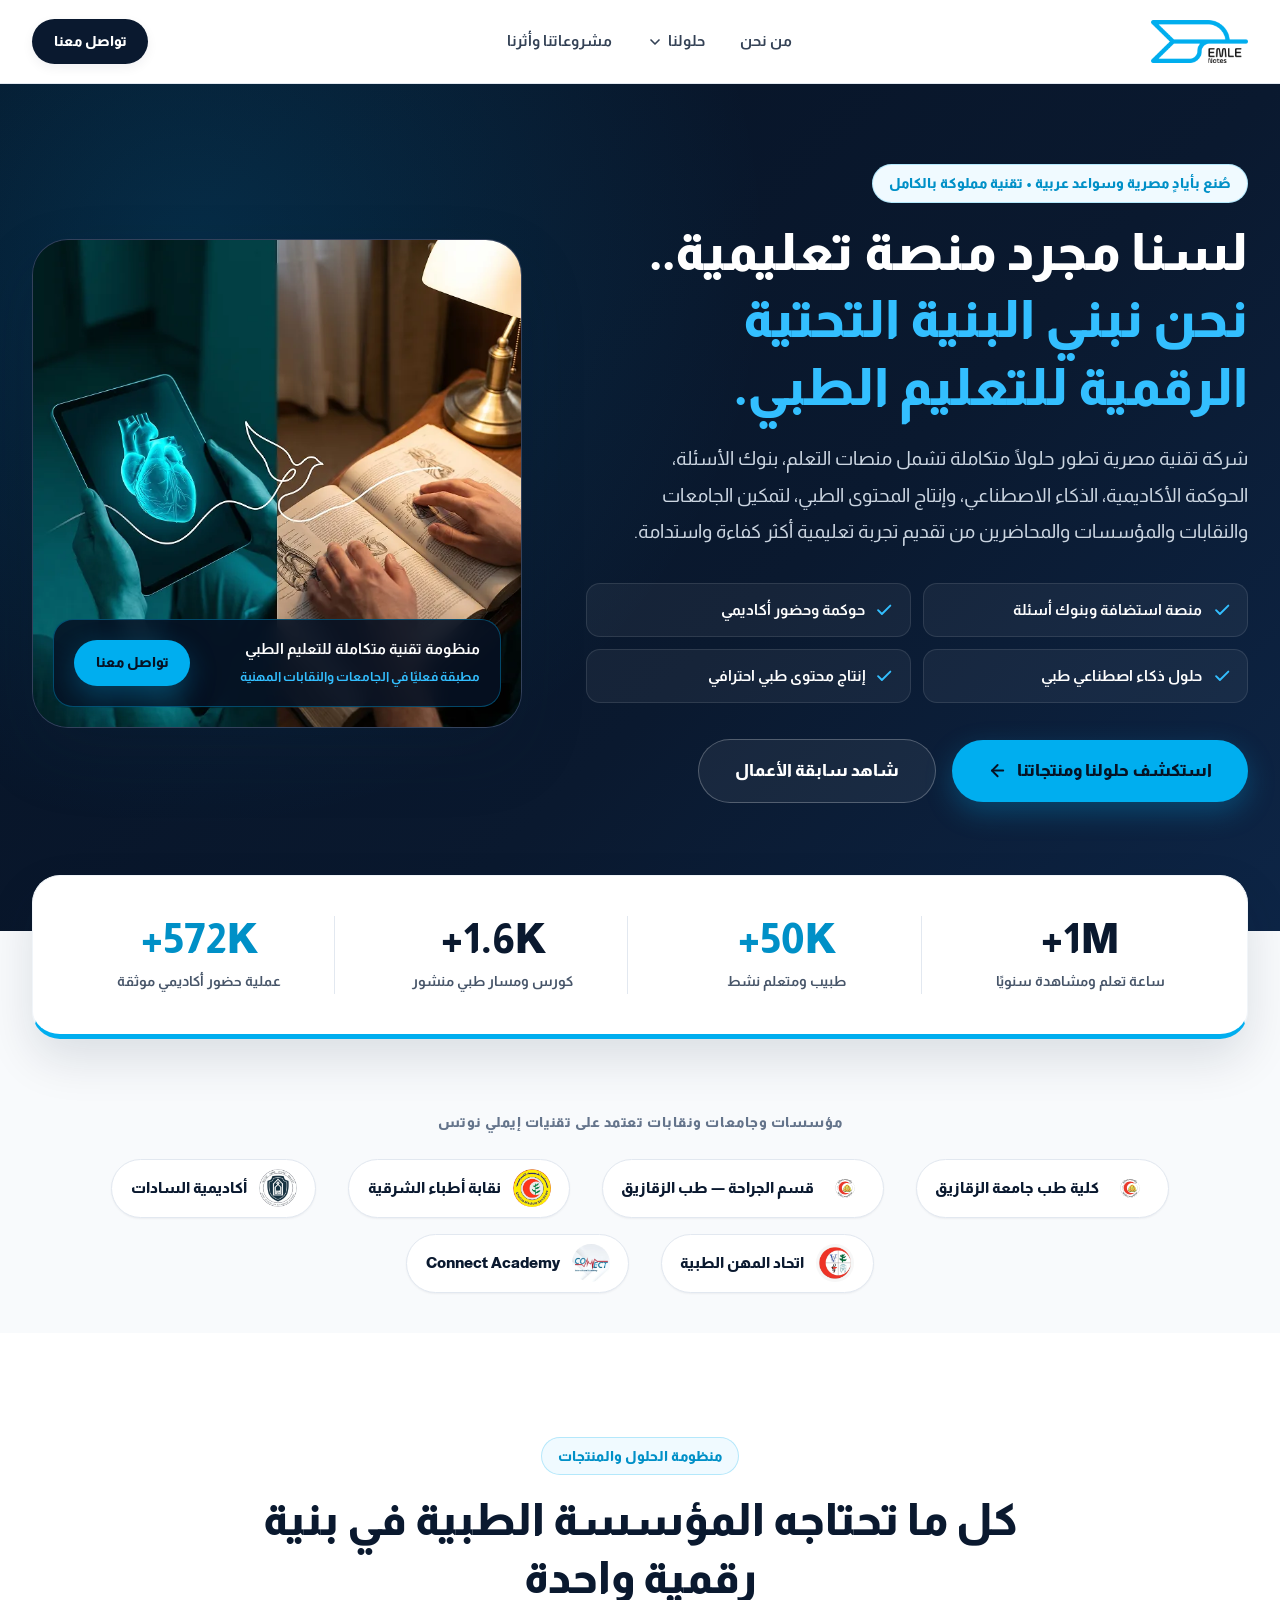
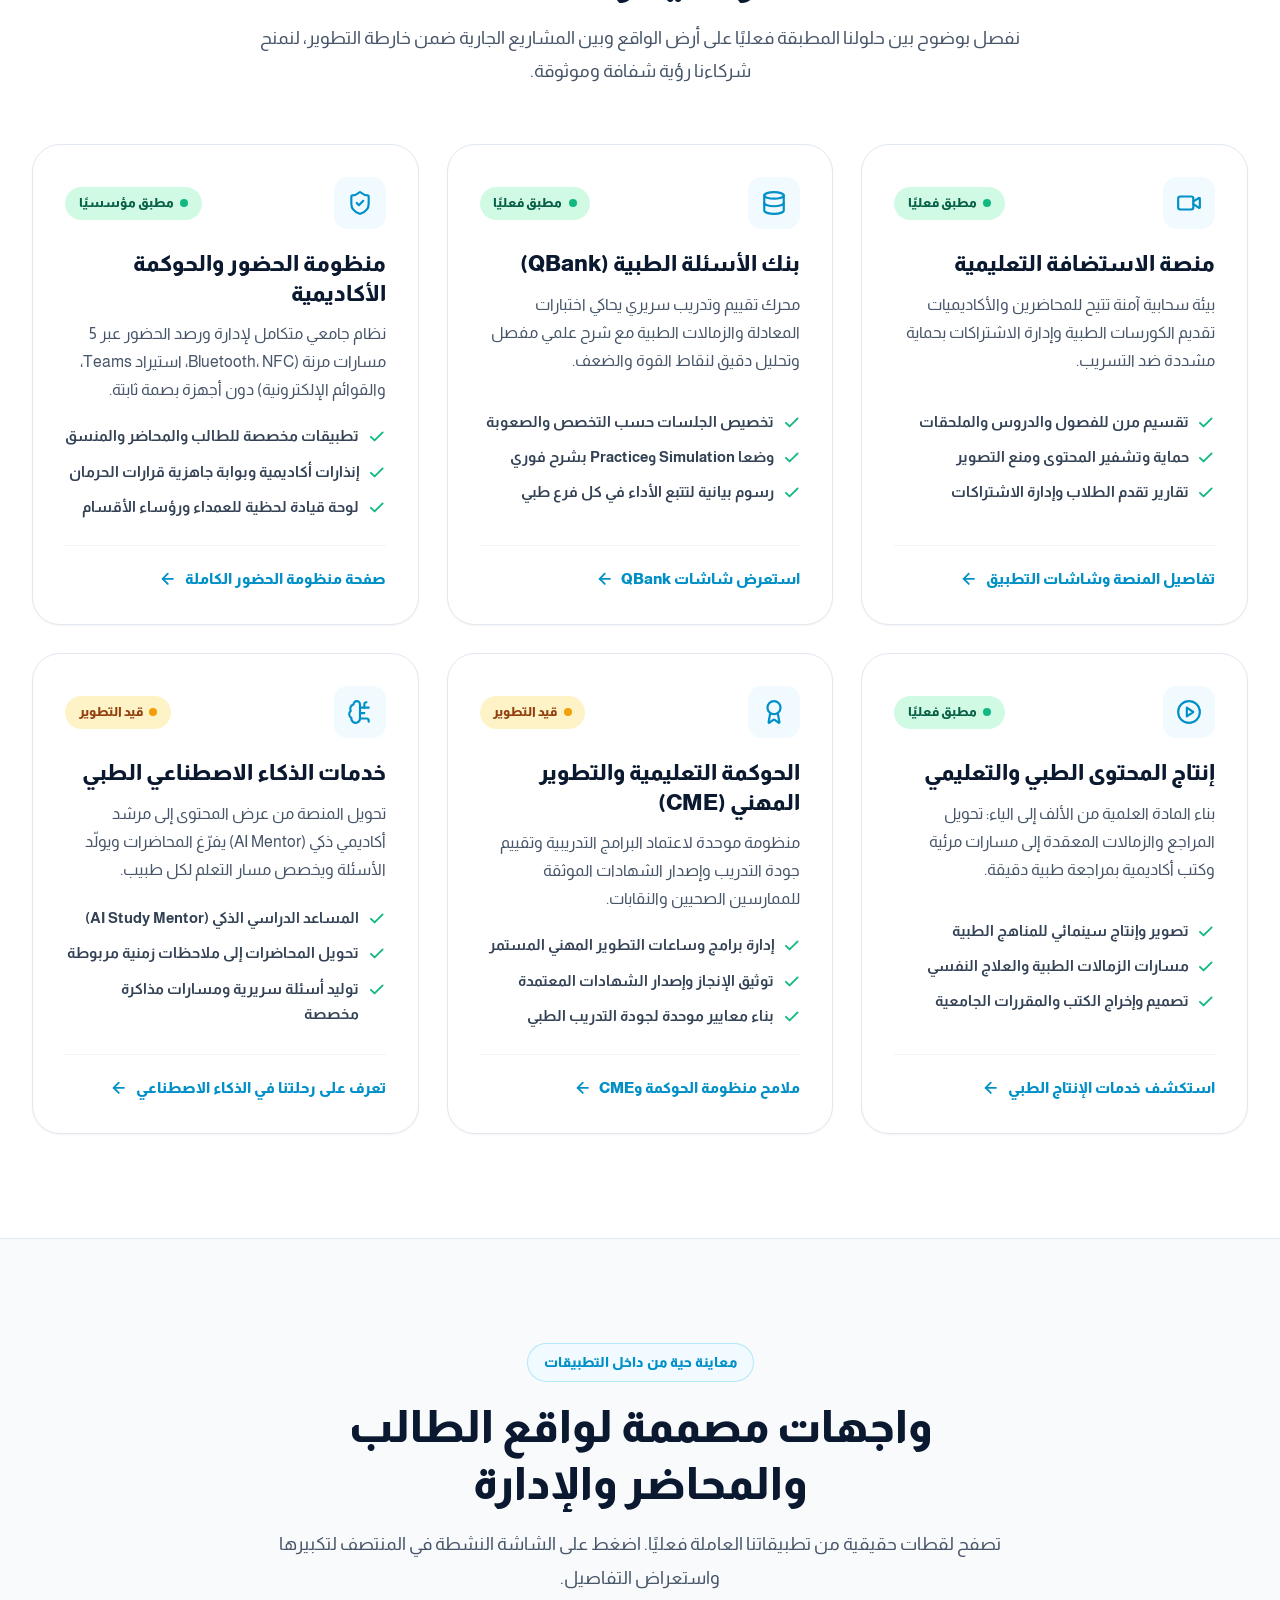
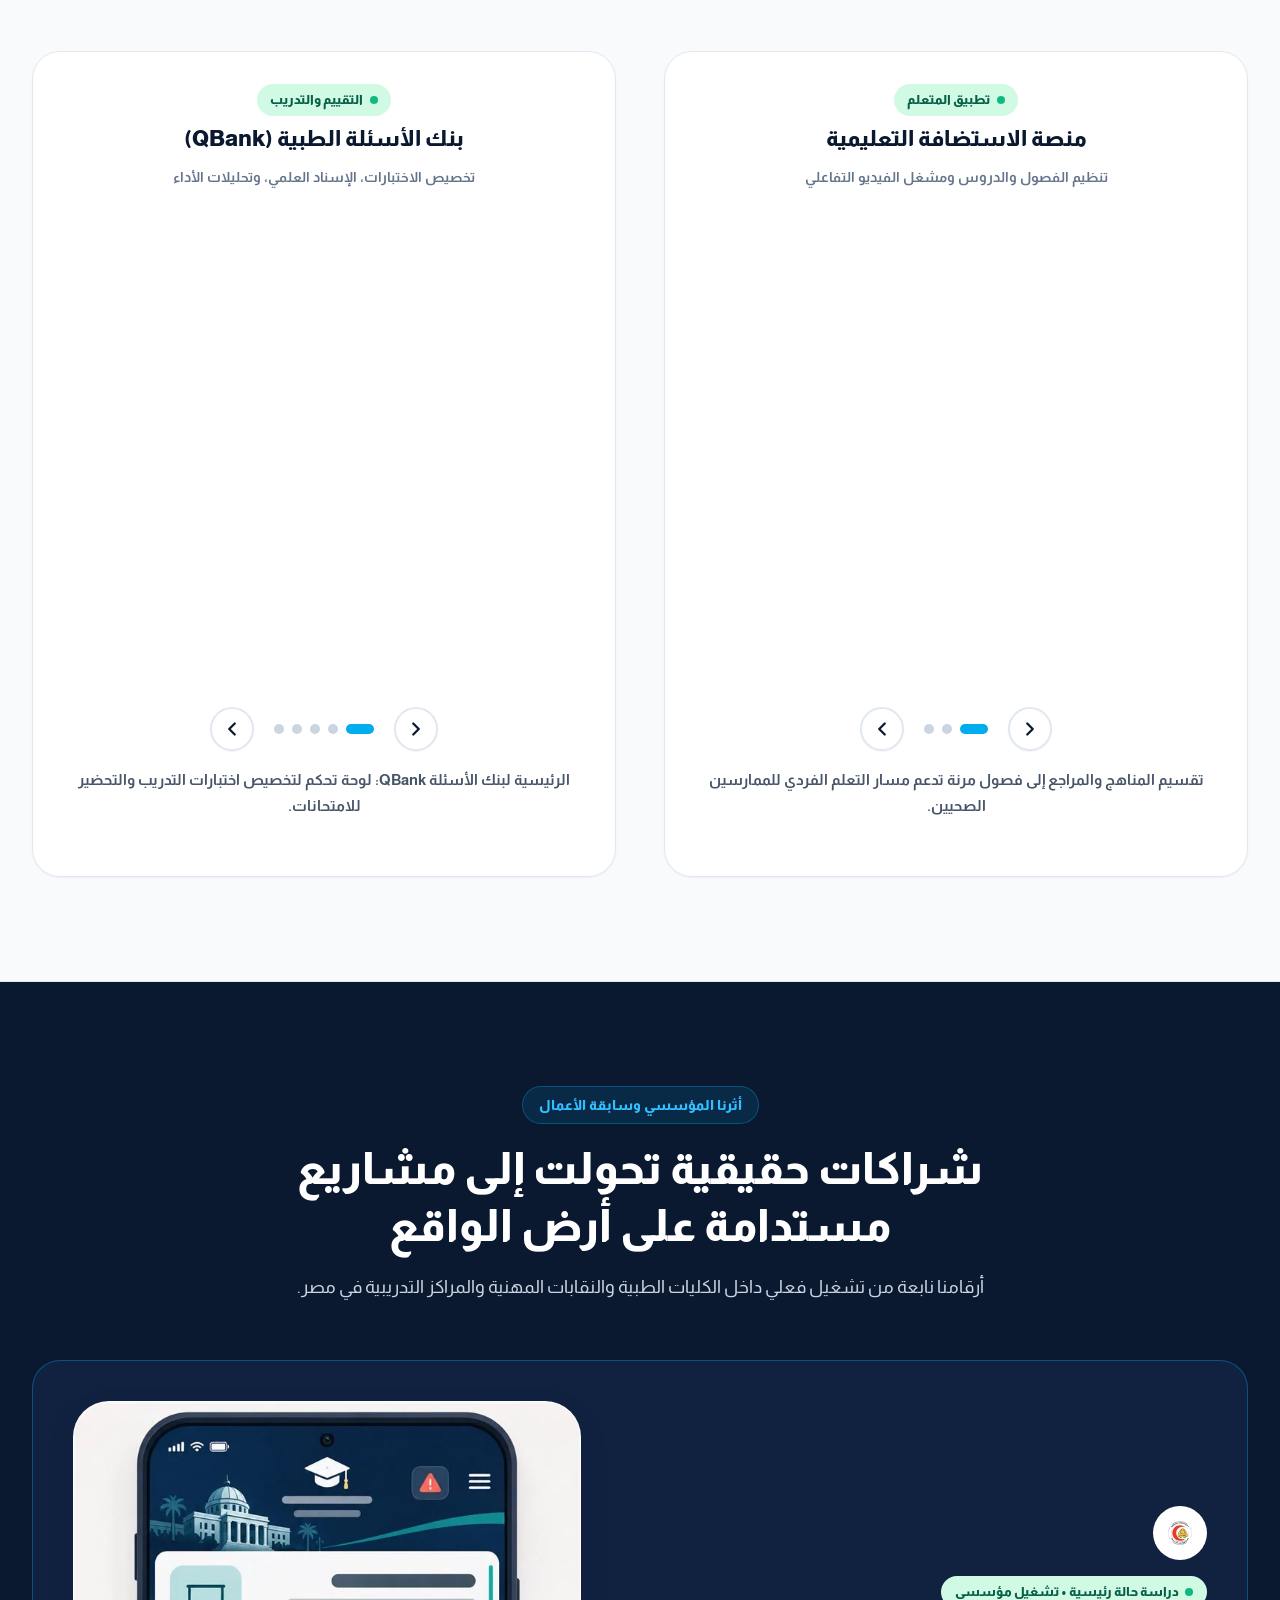
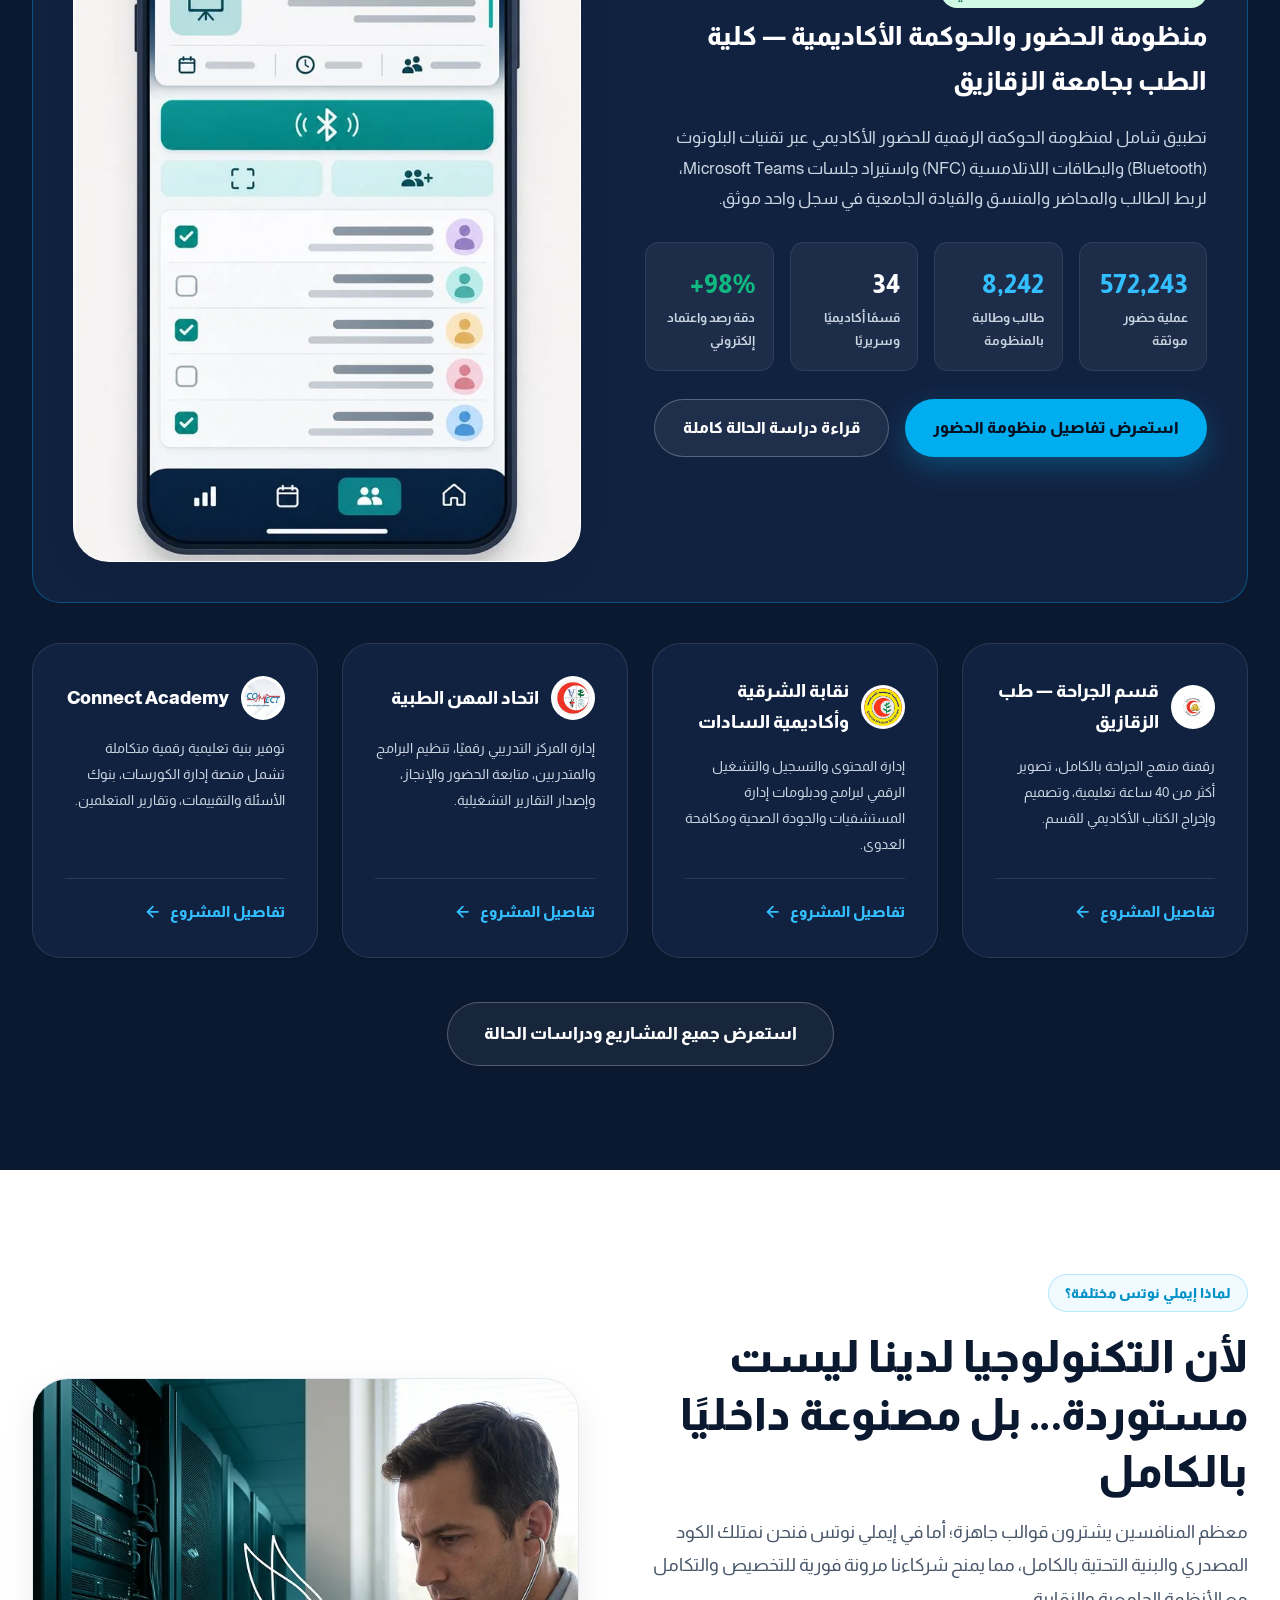
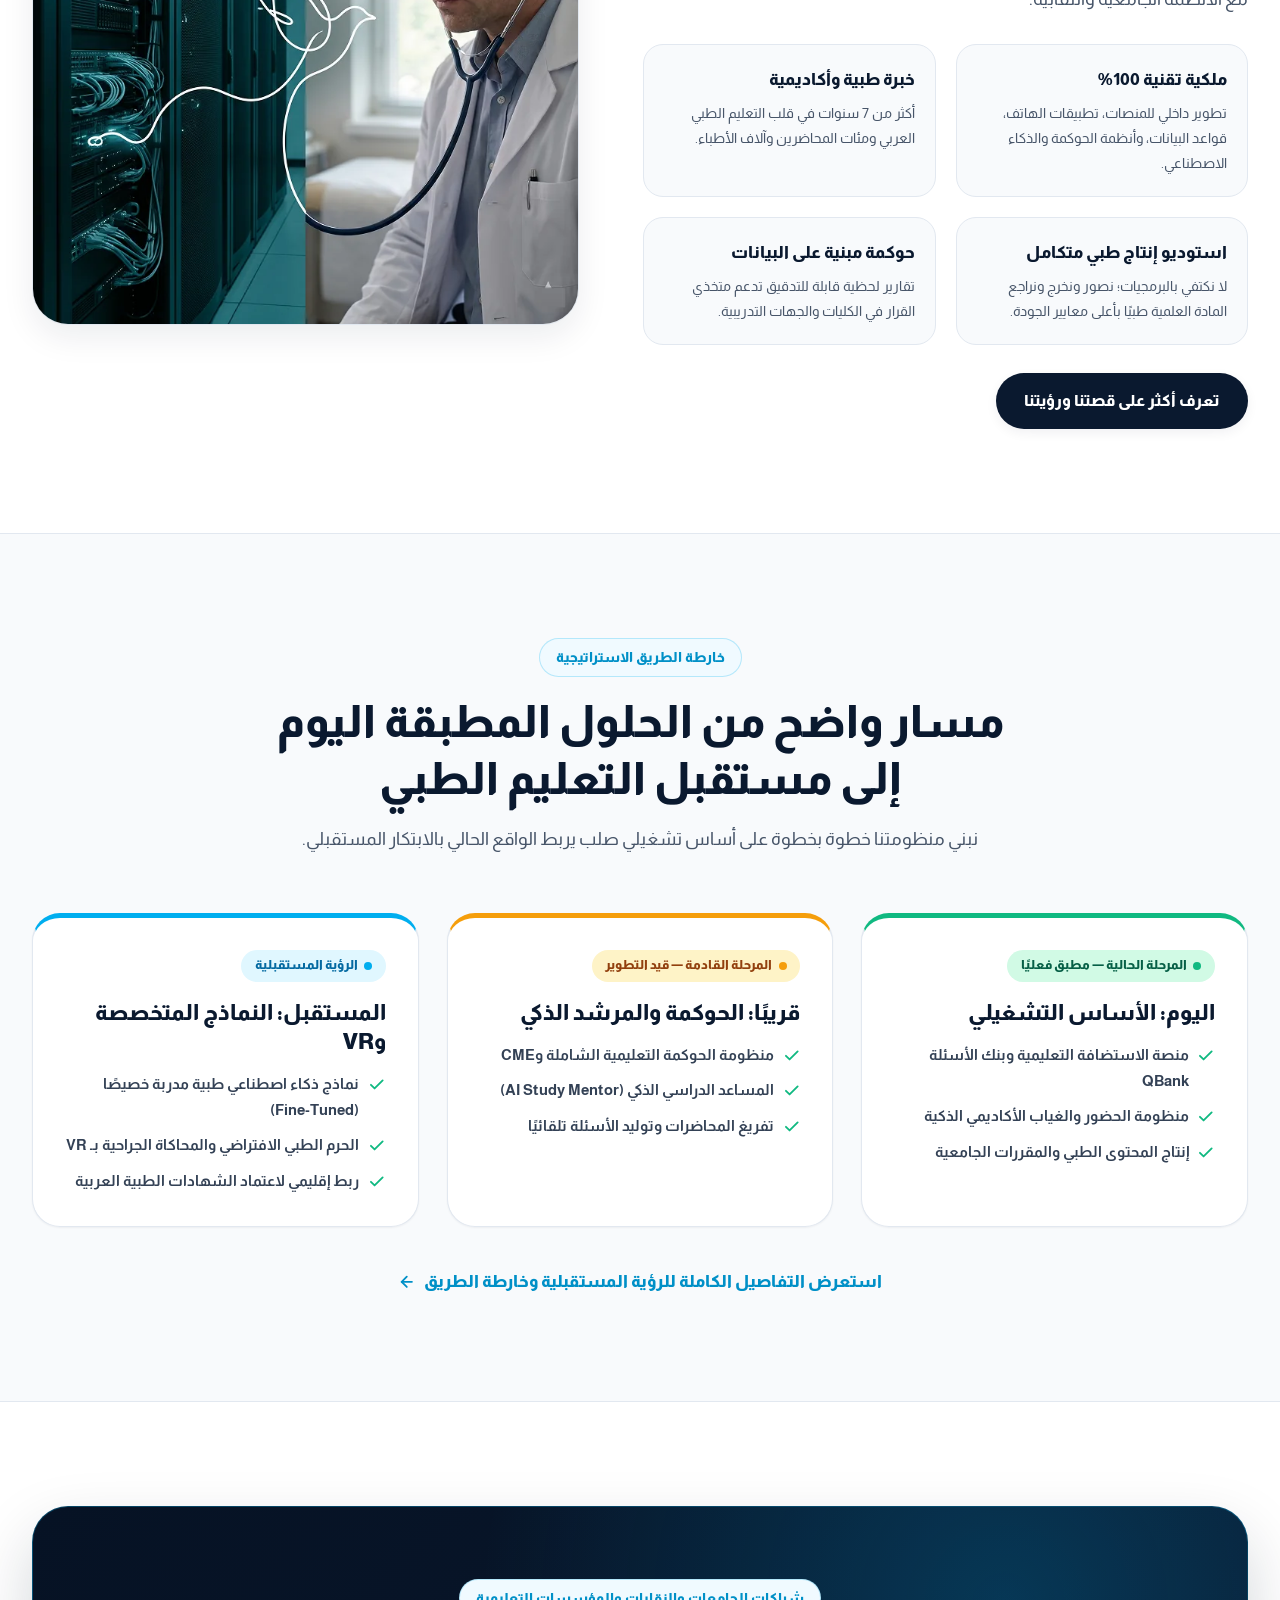
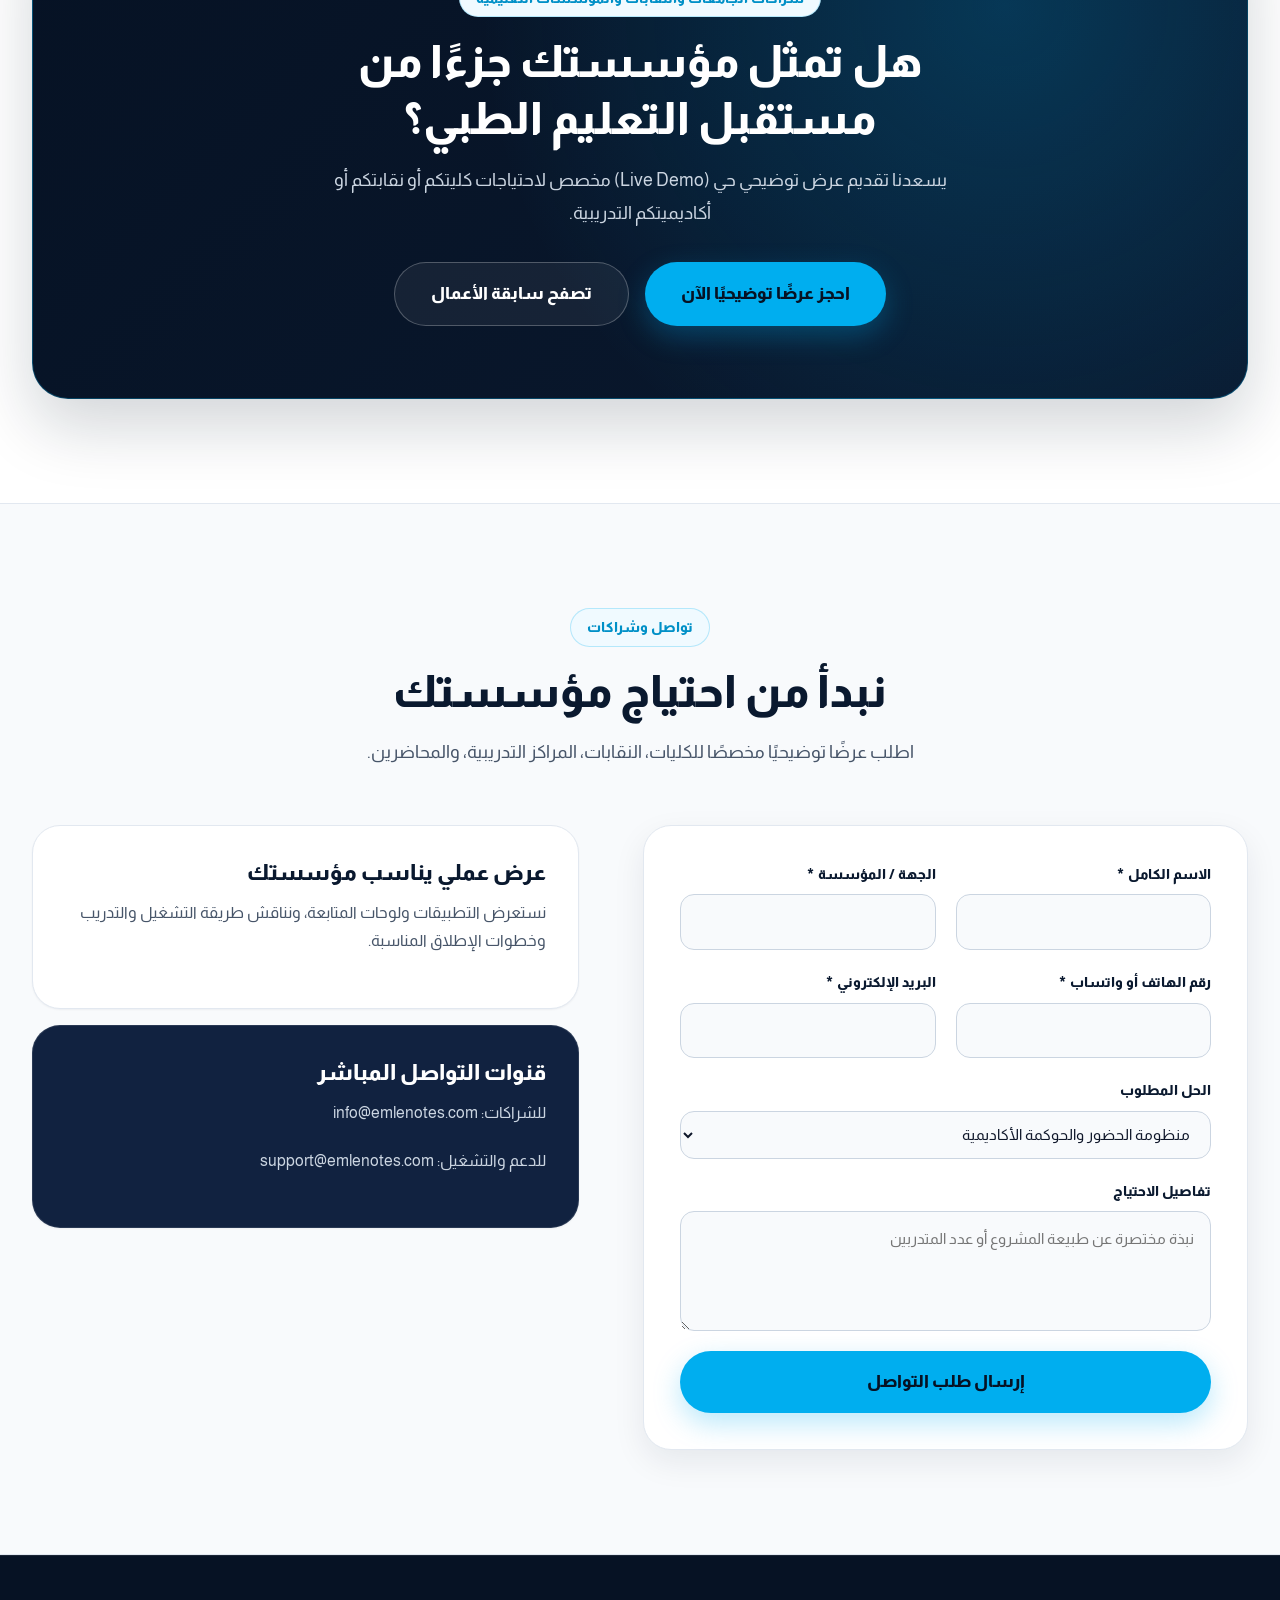
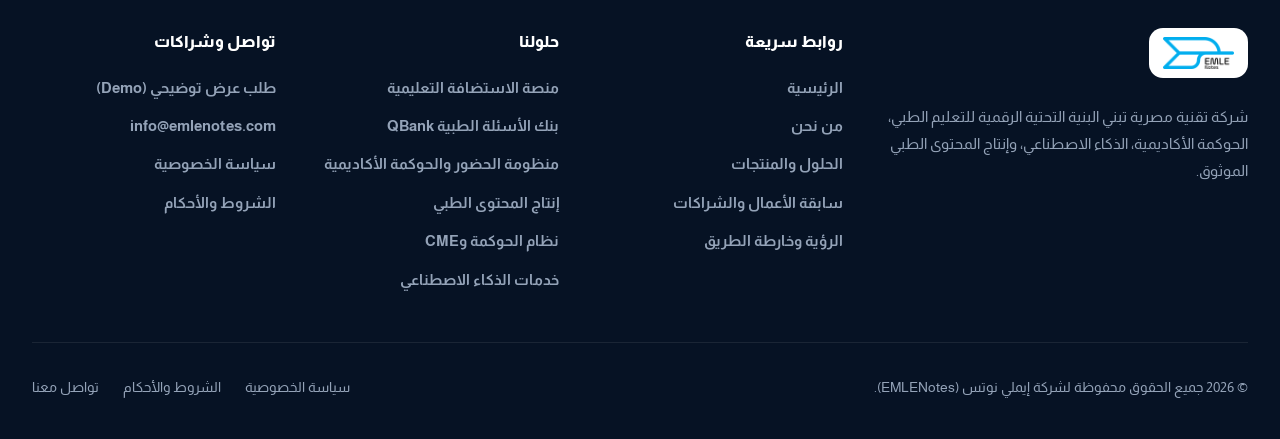
==== commit 566188e7: "merge roadmap and contact into core pages" ====
--- a/index.html
+++ b/index.html
@@ -818,6 +818,21 @@
         </div>
       </div>
     </section>
+    <section class="section section--slate" id="contact" aria-labelledby="contact-title">
+      <div class="container">
+        <div class="section-header"><span class="eyebrow">تواصل وشراكات</span><h2 class="section-title" id="contact-title">نبدأ من احتياج مؤسستك</h2><p class="section-desc">اطلب عرضًا توضيحيًا مخصصًا للكليات، النقابات، المراكز التدريبية، والمحاضرين.</p></div>
+        <div class="feature-split" style="align-items:start;">
+          <form data-contact-form class="form-card form-grid">
+            <div class="form-grid form-grid--2"><div class="form-group"><label class="form-label" for="contact-name">الاسم الكامل *</label><input class="form-control" id="contact-name" name="name" type="text" required></div><div class="form-group"><label class="form-label" for="contact-org">الجهة / المؤسسة *</label><input class="form-control" id="contact-org" name="organization" type="text" required></div></div>
+            <div class="form-grid form-grid--2"><div class="form-group"><label class="form-label" for="contact-phone">رقم الهاتف أو واتساب *</label><input class="form-control" id="contact-phone" name="phone" type="tel" dir="ltr" required></div><div class="form-group"><label class="form-label" for="contact-email">البريد الإلكتروني *</label><input class="form-control" id="contact-email" name="email" type="email" dir="ltr" required></div></div>
+            <div class="form-group"><label class="form-label" for="contact-solution">الحل المطلوب</label><select class="form-control" id="contact-solution" name="solution"><option>منظومة الحضور والحوكمة الأكاديمية</option><option>منصة الاستضافة التعليمية وبنك الأسئلة</option><option>إنتاج المحتوى الطبي</option><option>شراكة مؤسسية شاملة</option></select></div>
+            <div class="form-group"><label class="form-label" for="contact-message">تفاصيل الاحتياج</label><textarea class="form-control" id="contact-message" name="message" placeholder="نبذة مختصرة عن طبيعة المشروع أو عدد المتدربين"></textarea></div>
+            <button class="btn btn--primary btn--lg" type="submit">إرسال طلب التواصل</button><div class="form-feedback" role="status" aria-live="polite"></div>
+          </form>
+          <div style="display:grid; gap:1rem;"><article class="card"><h3 class="card-title">عرض عملي يناسب مؤسستك</h3><p class="card-text">نستعرض التطبيقات ولوحات المتابعة، ونناقش طريقة التشغيل والتدريب وخطوات الإطلاق المناسبة.</p></article><article class="card card--dark"><h3 class="card-title">قنوات التواصل المباشر</h3><p class="card-text">للشراكات: <a href="mailto:info@emlenotes.com">info@emlenotes.com</a></p><p class="card-text">للدعم والتشغيل: <a href="mailto:support@emlenotes.com">support@emlenotes.com</a></p></article></div>
+        </div>
+      </div>
+    </section>
   </main>
 
   <!-- =====================================================================
@@ -891,4 +906,4 @@
 
   <script src="js/app.js"></script>
 </body>
-</html>+</html>
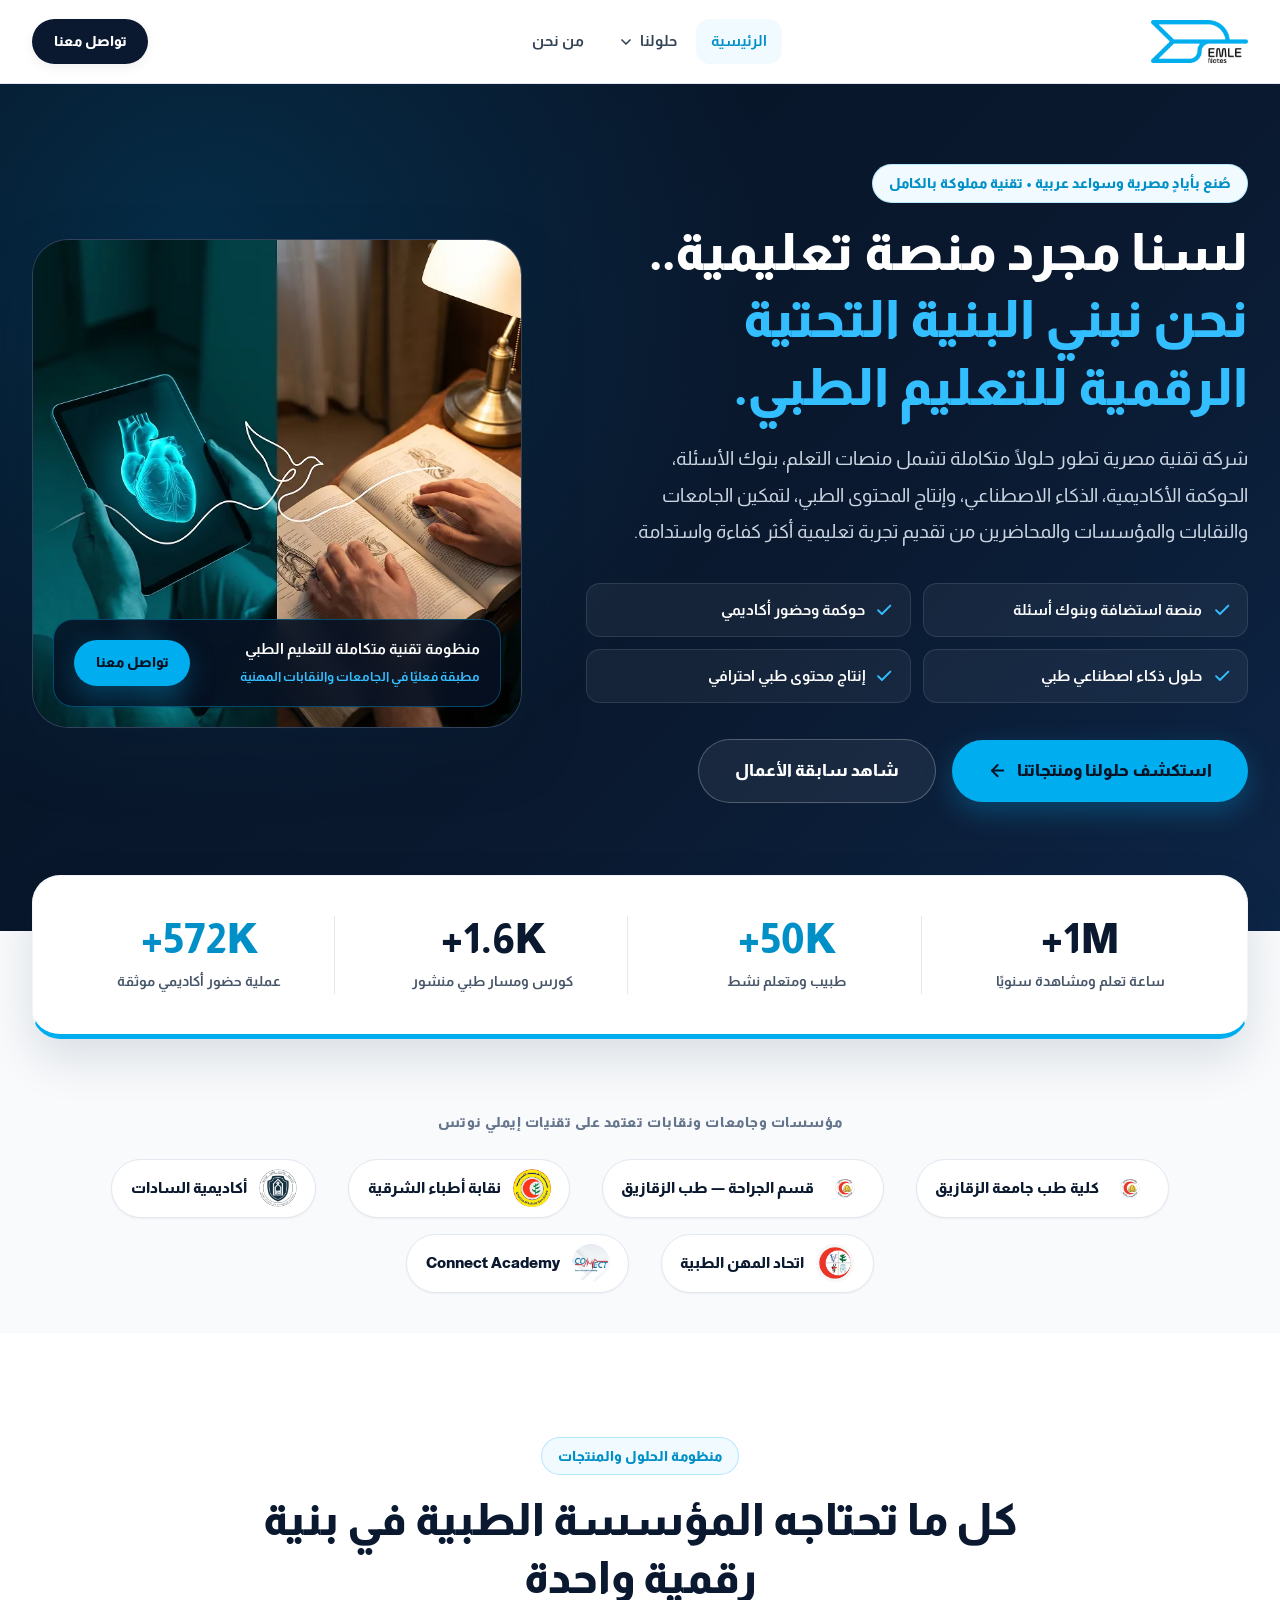
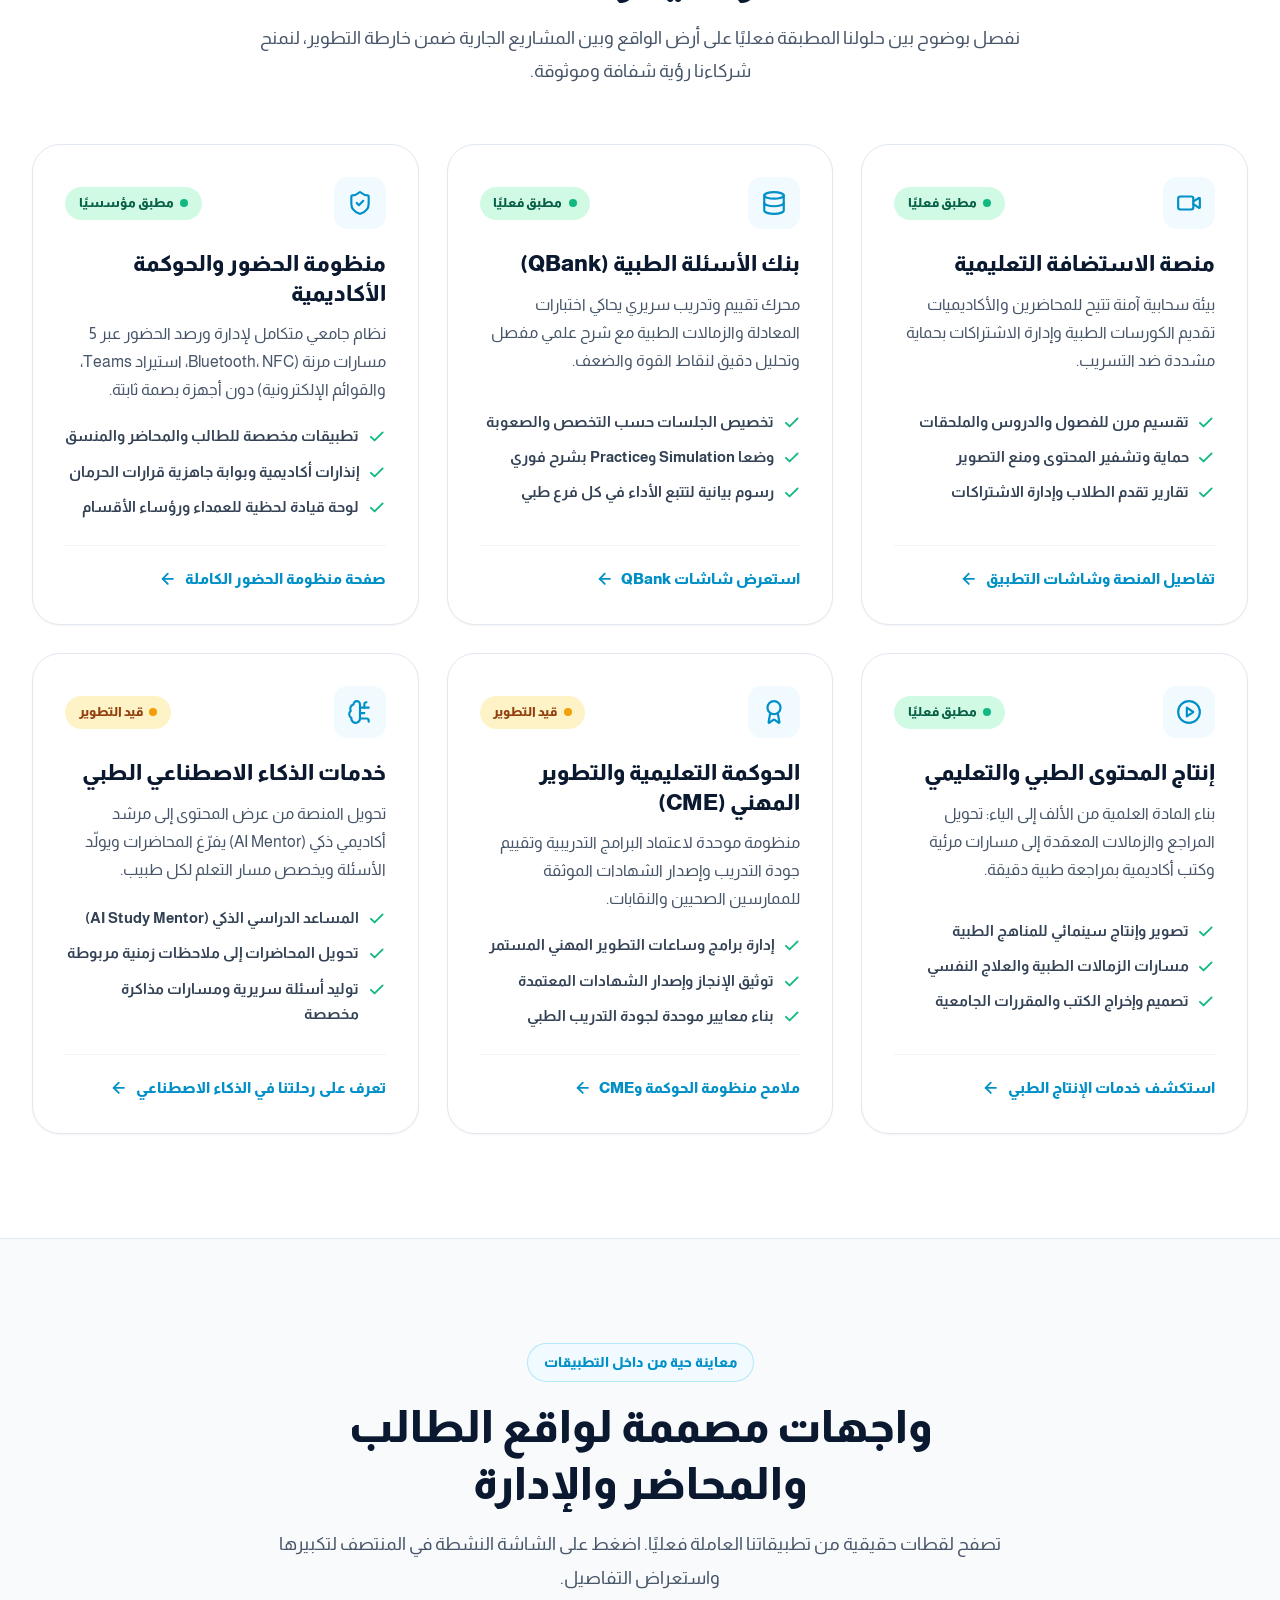
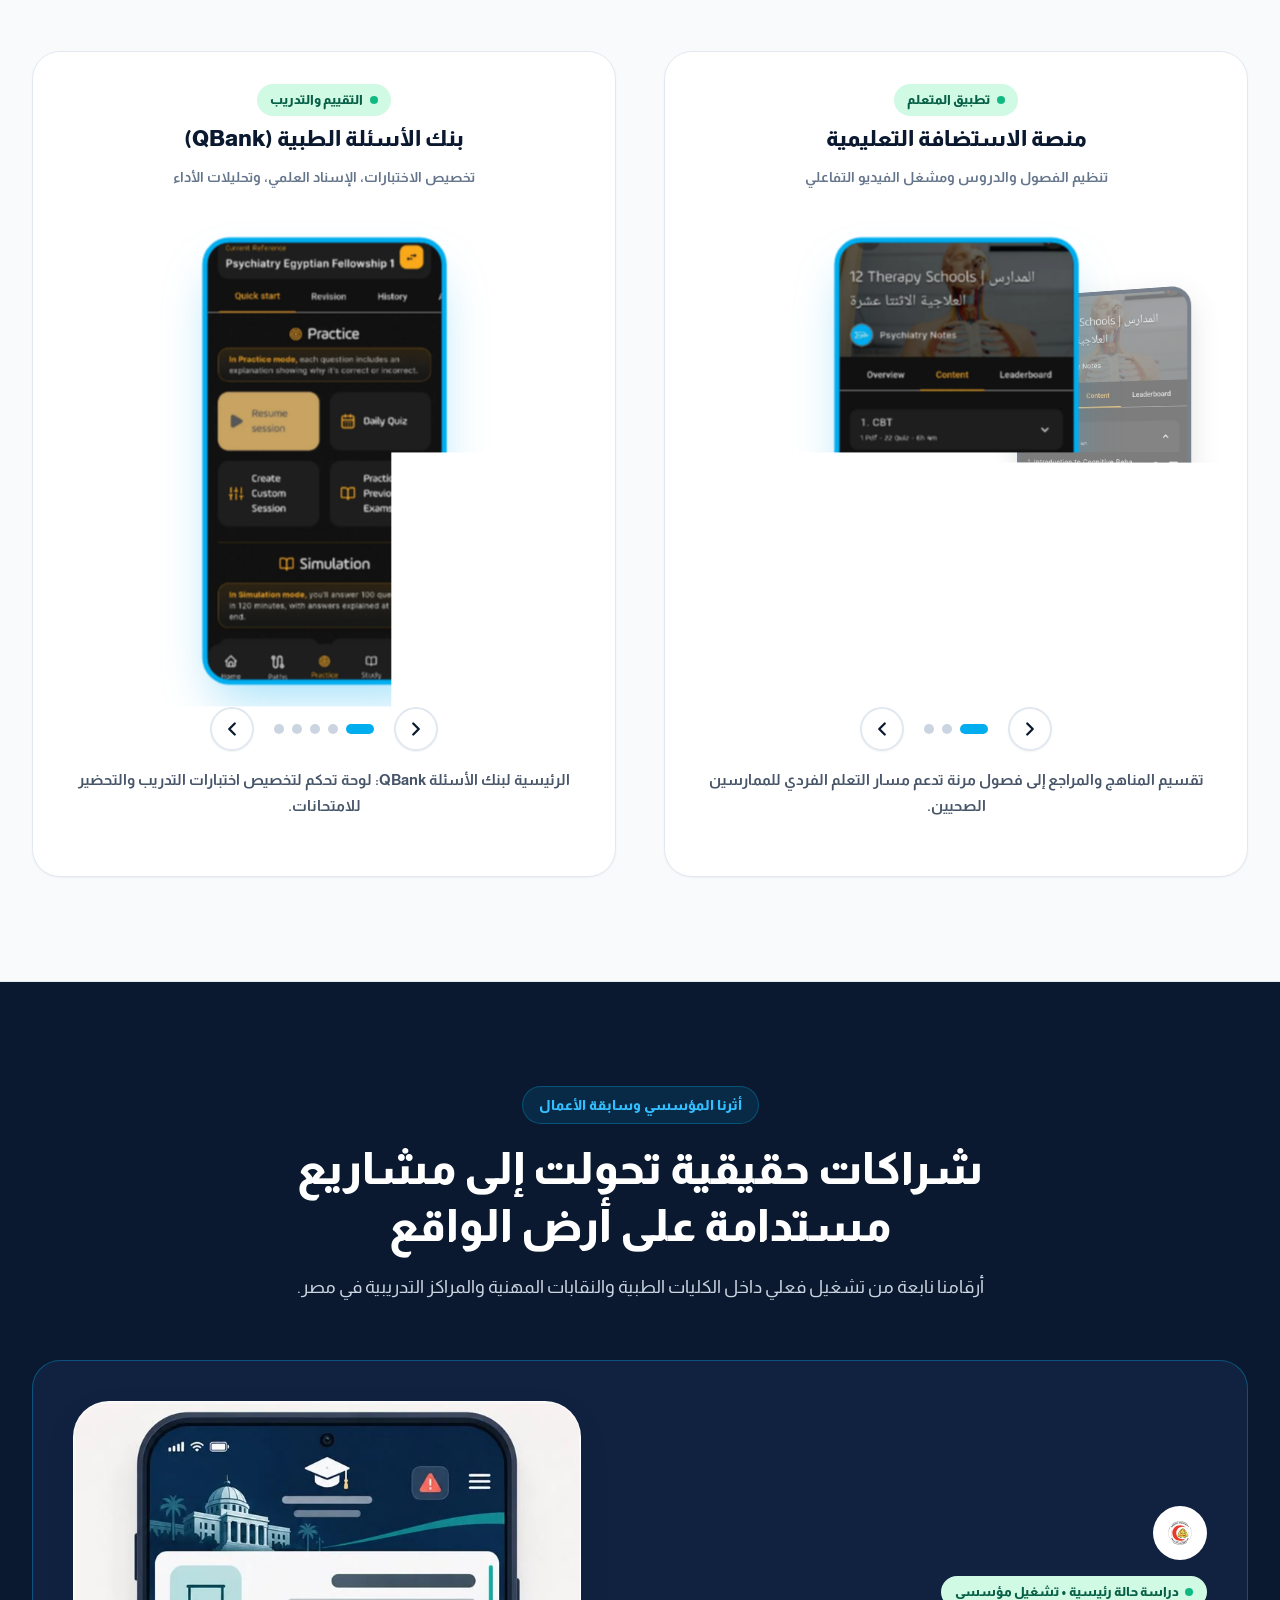
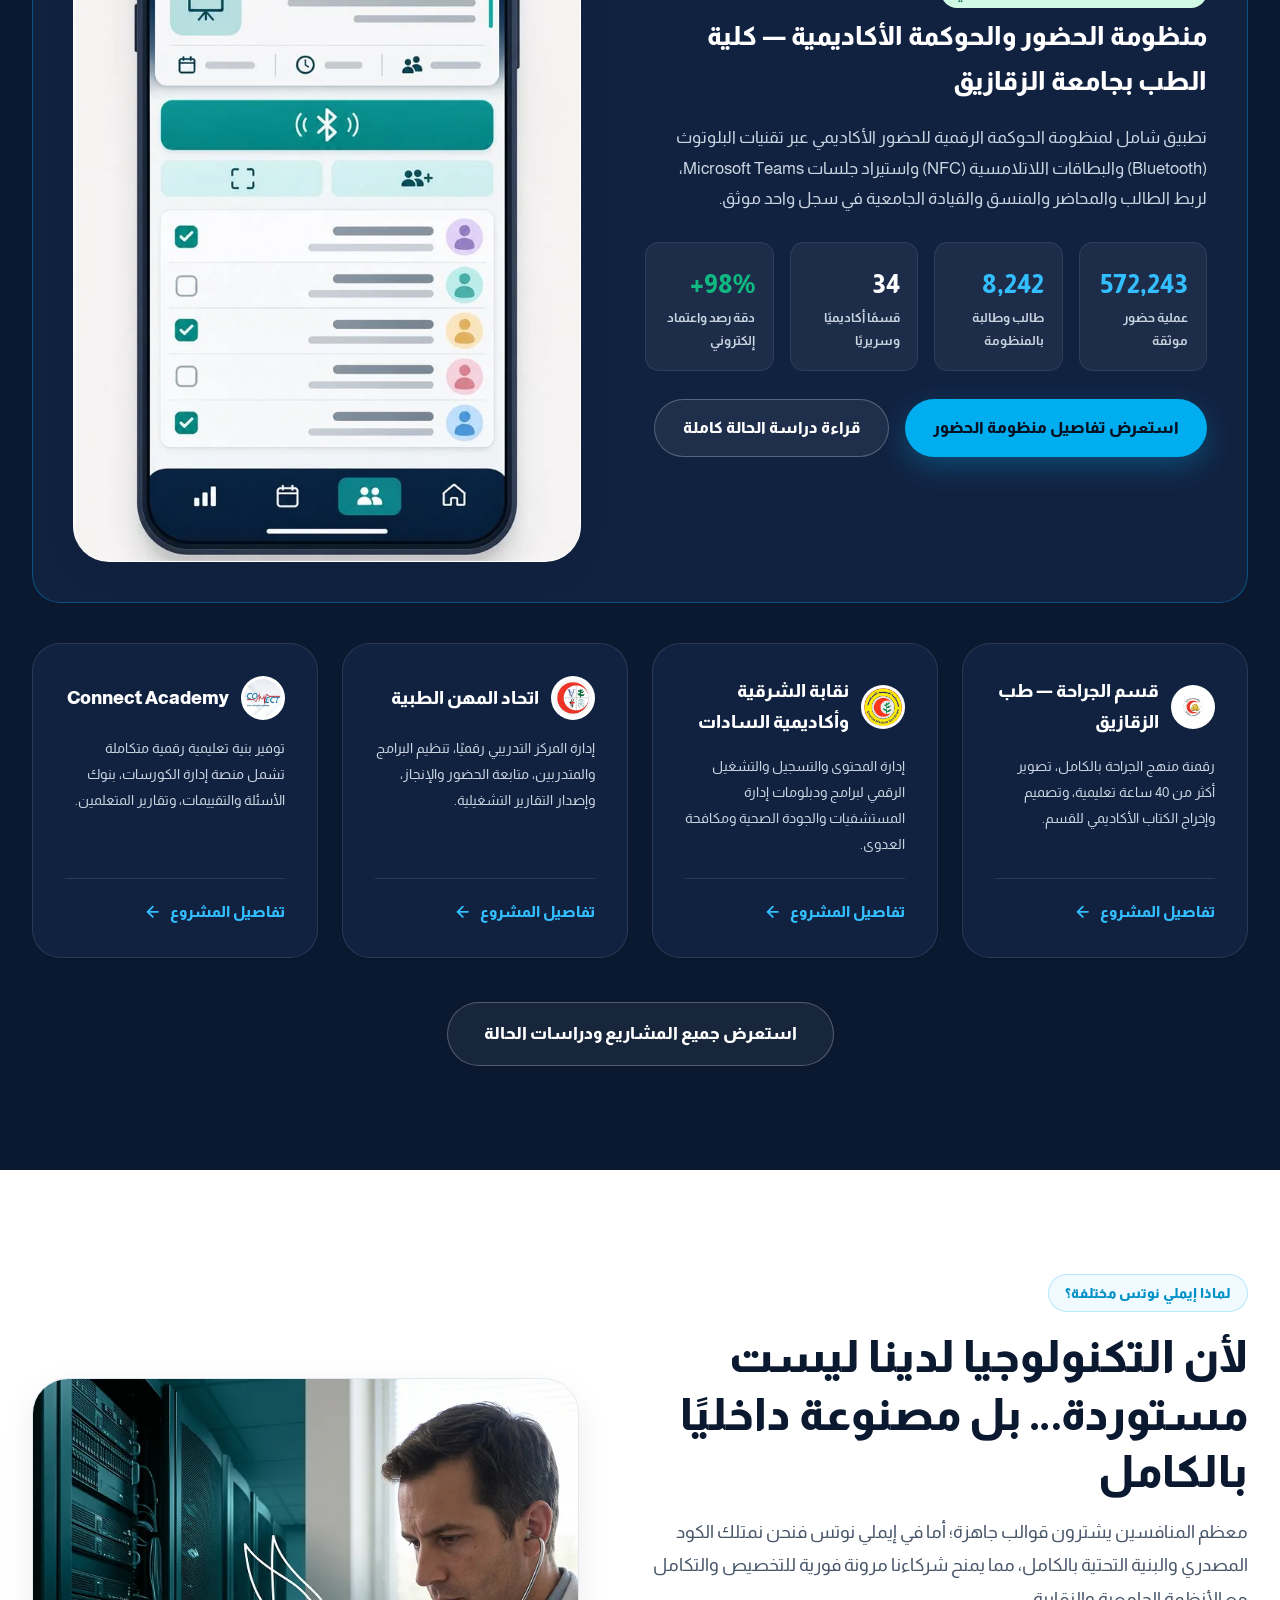
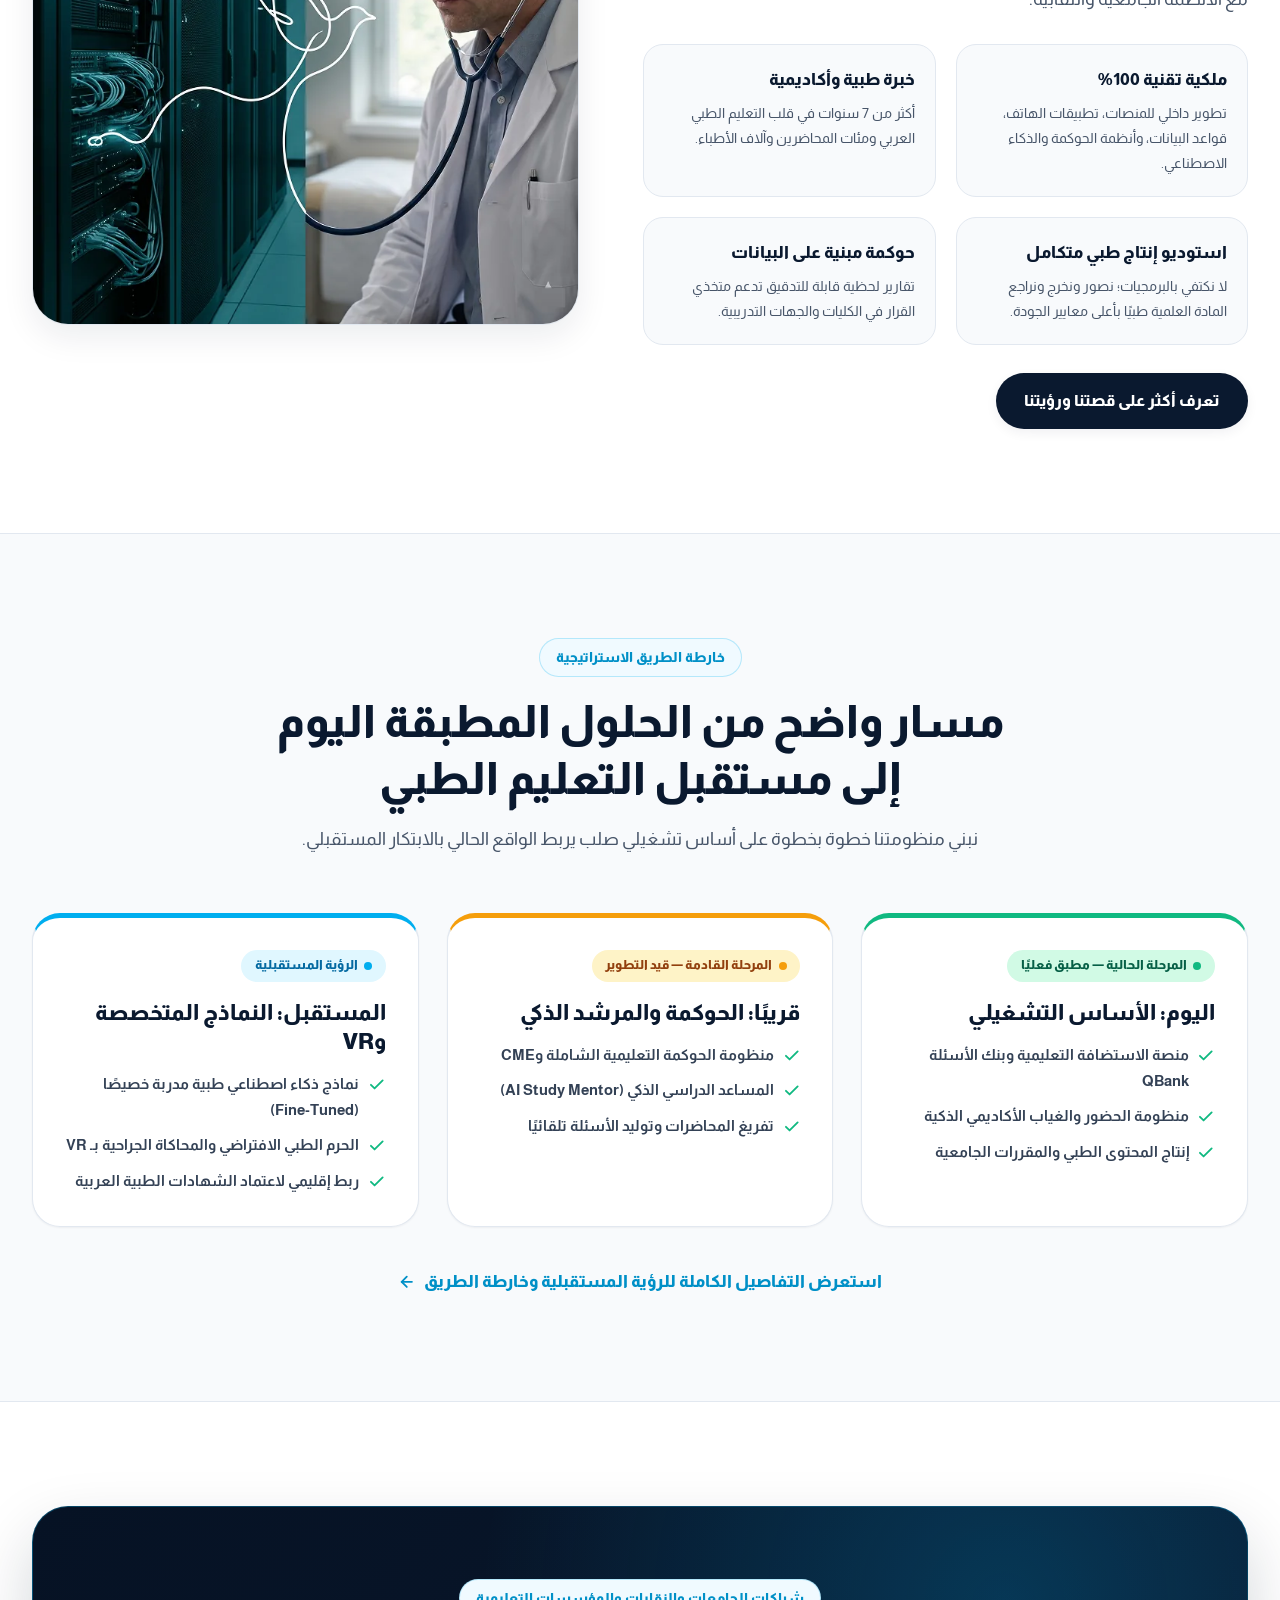
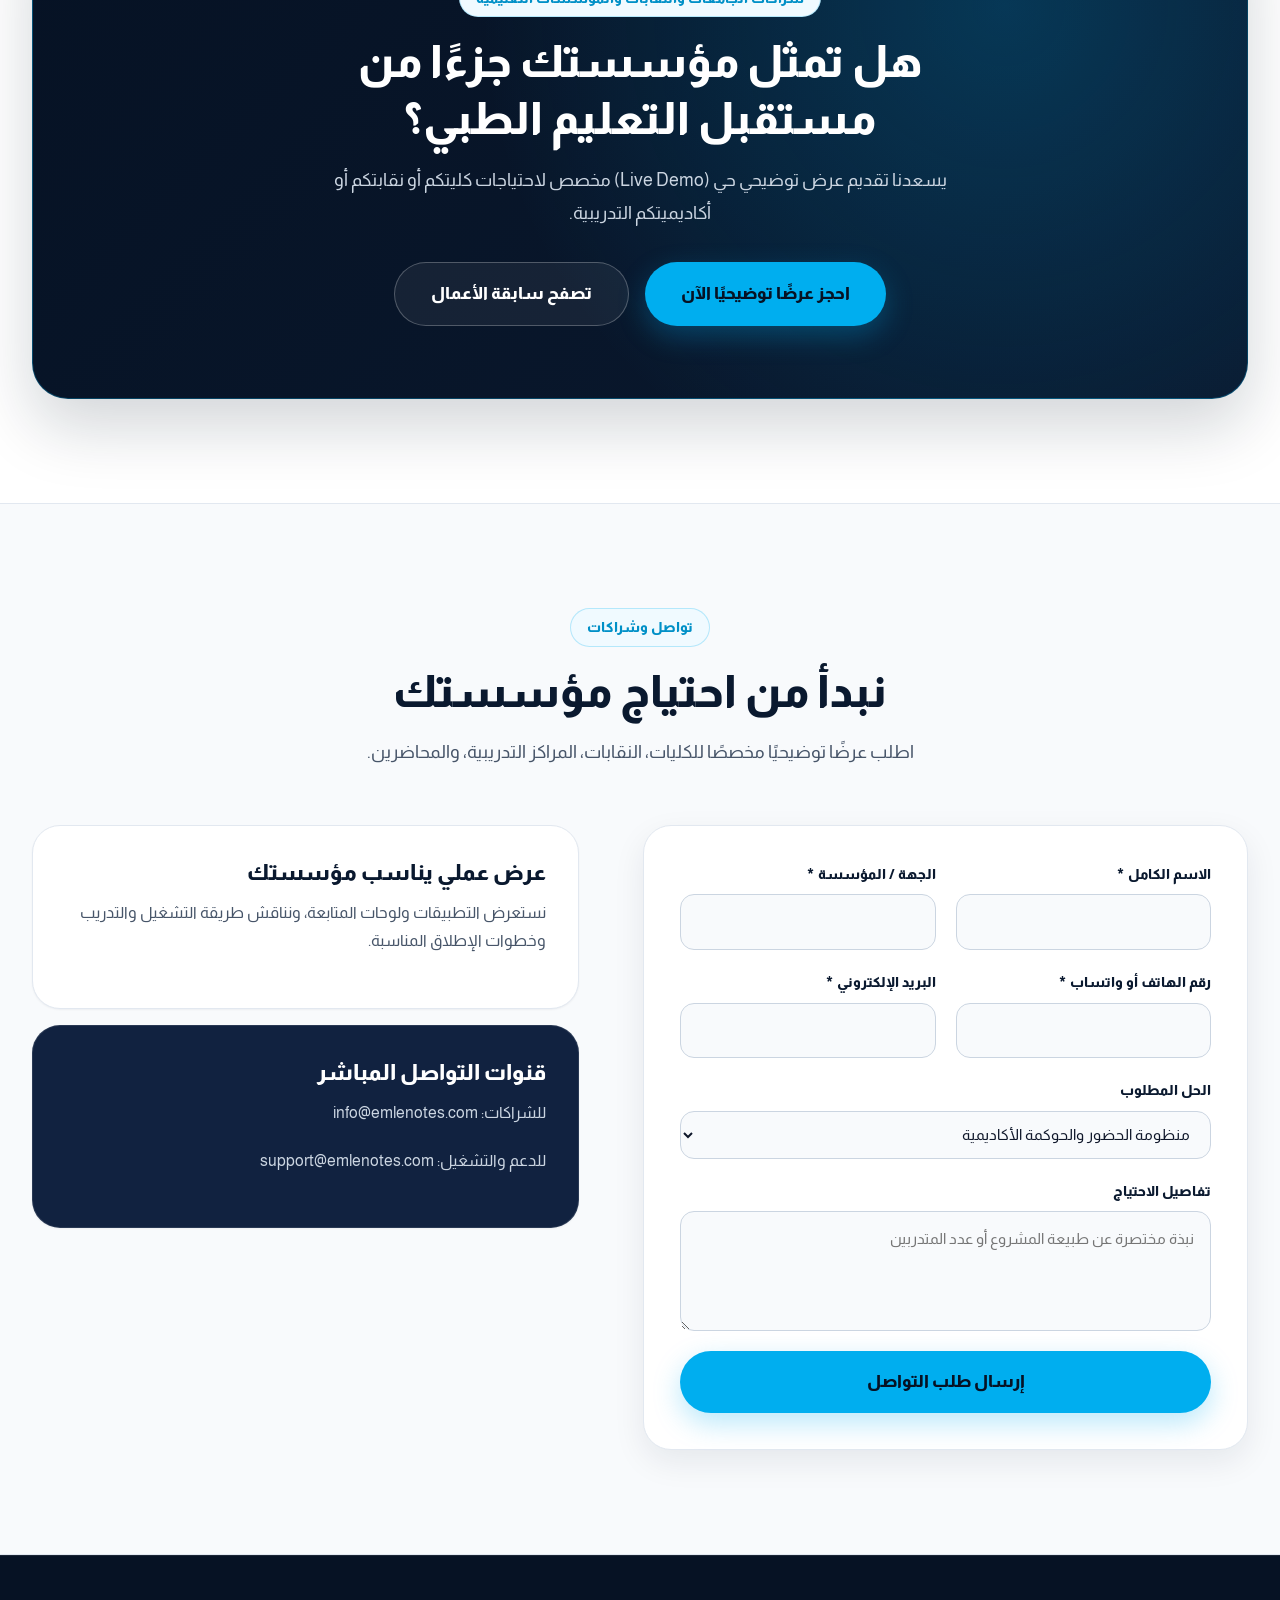
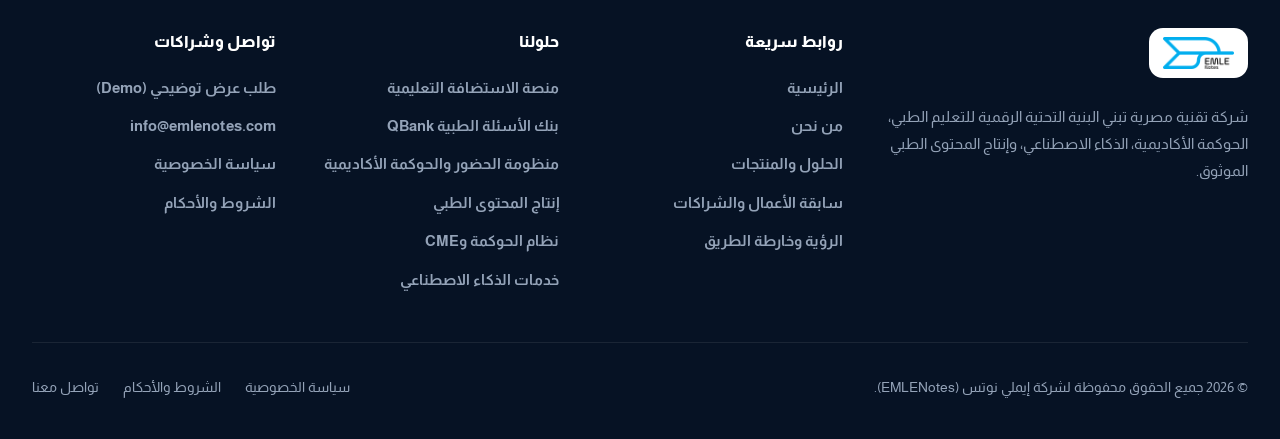
==== commit 30ad5eca: "bust cached navigation script" ====
--- a/index.html
+++ b/index.html
@@ -904,6 +904,6 @@
     <div id="lightbox-caption" class="lightbox-caption"></div>
   </div>
 
-  <script src="js/app.js"></script>
+  <script src="js/app.js?v=e6080e1"></script>
 </body>
 </html>
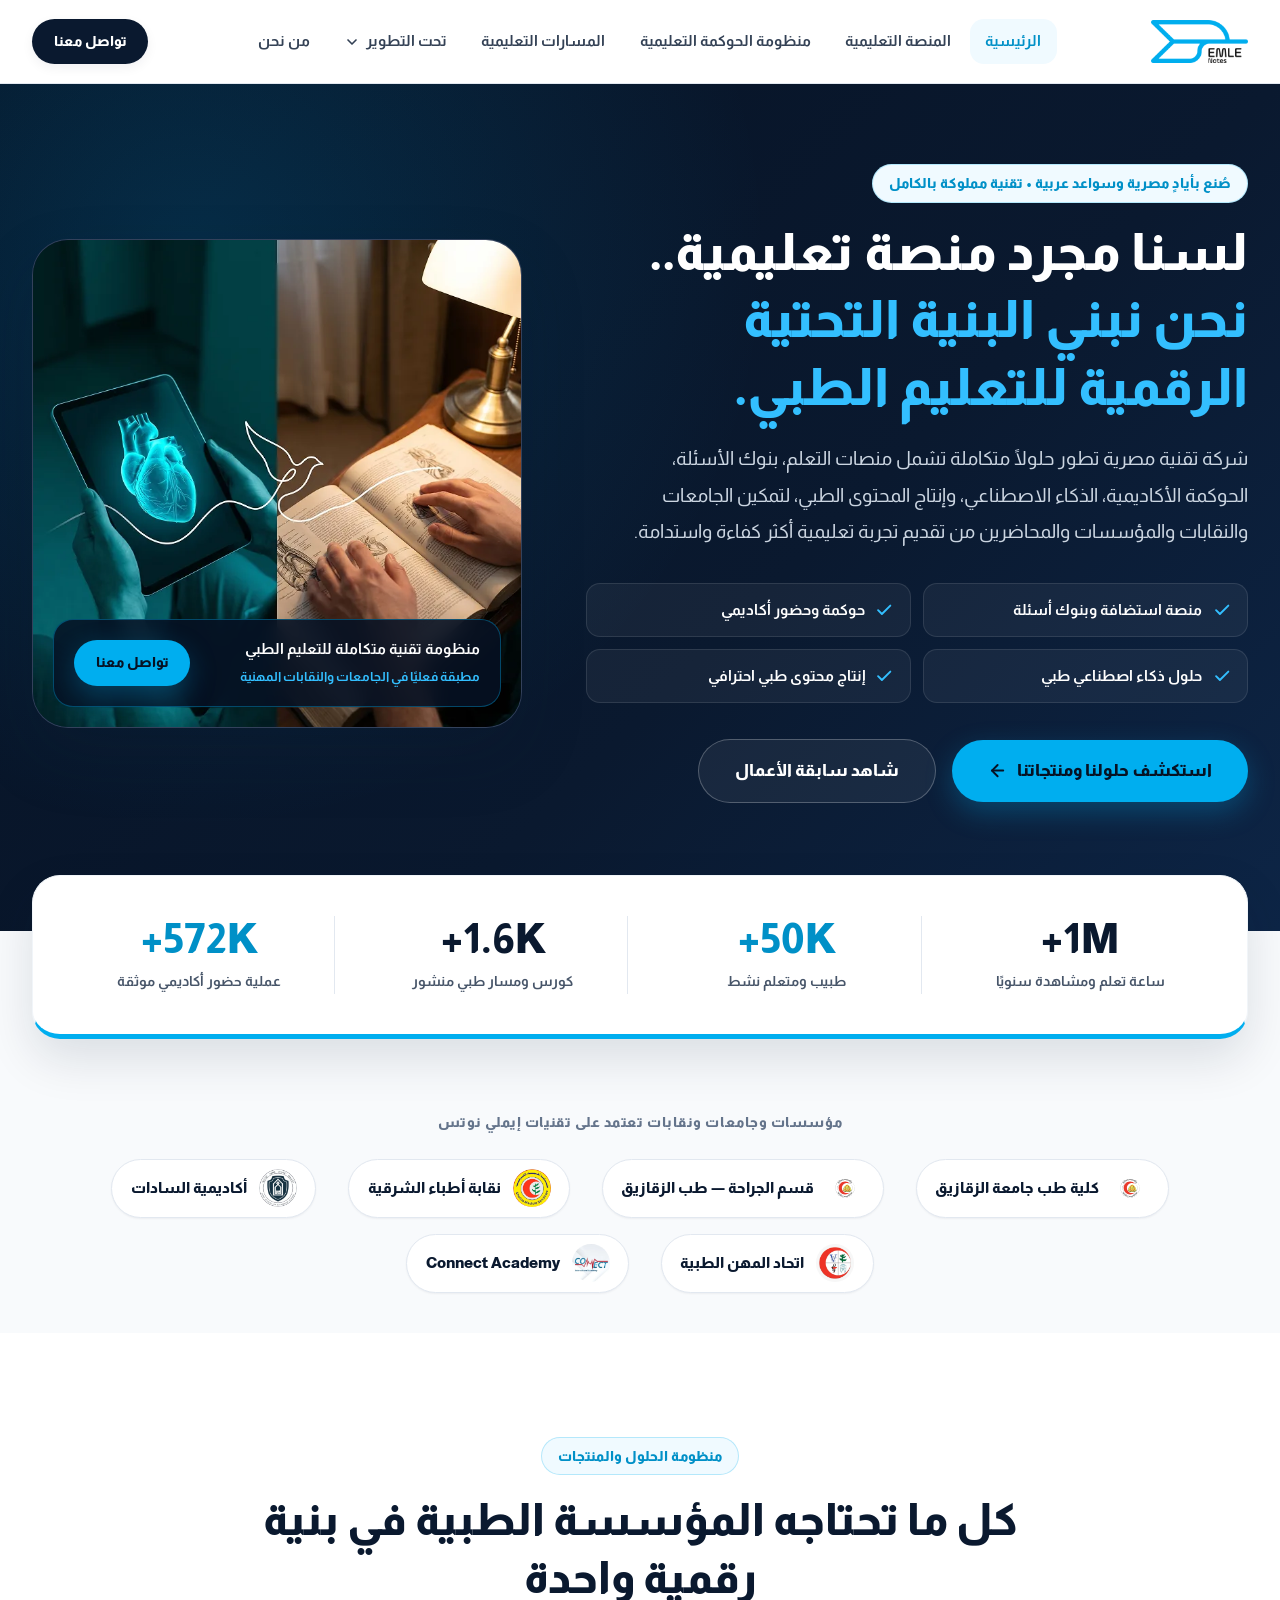
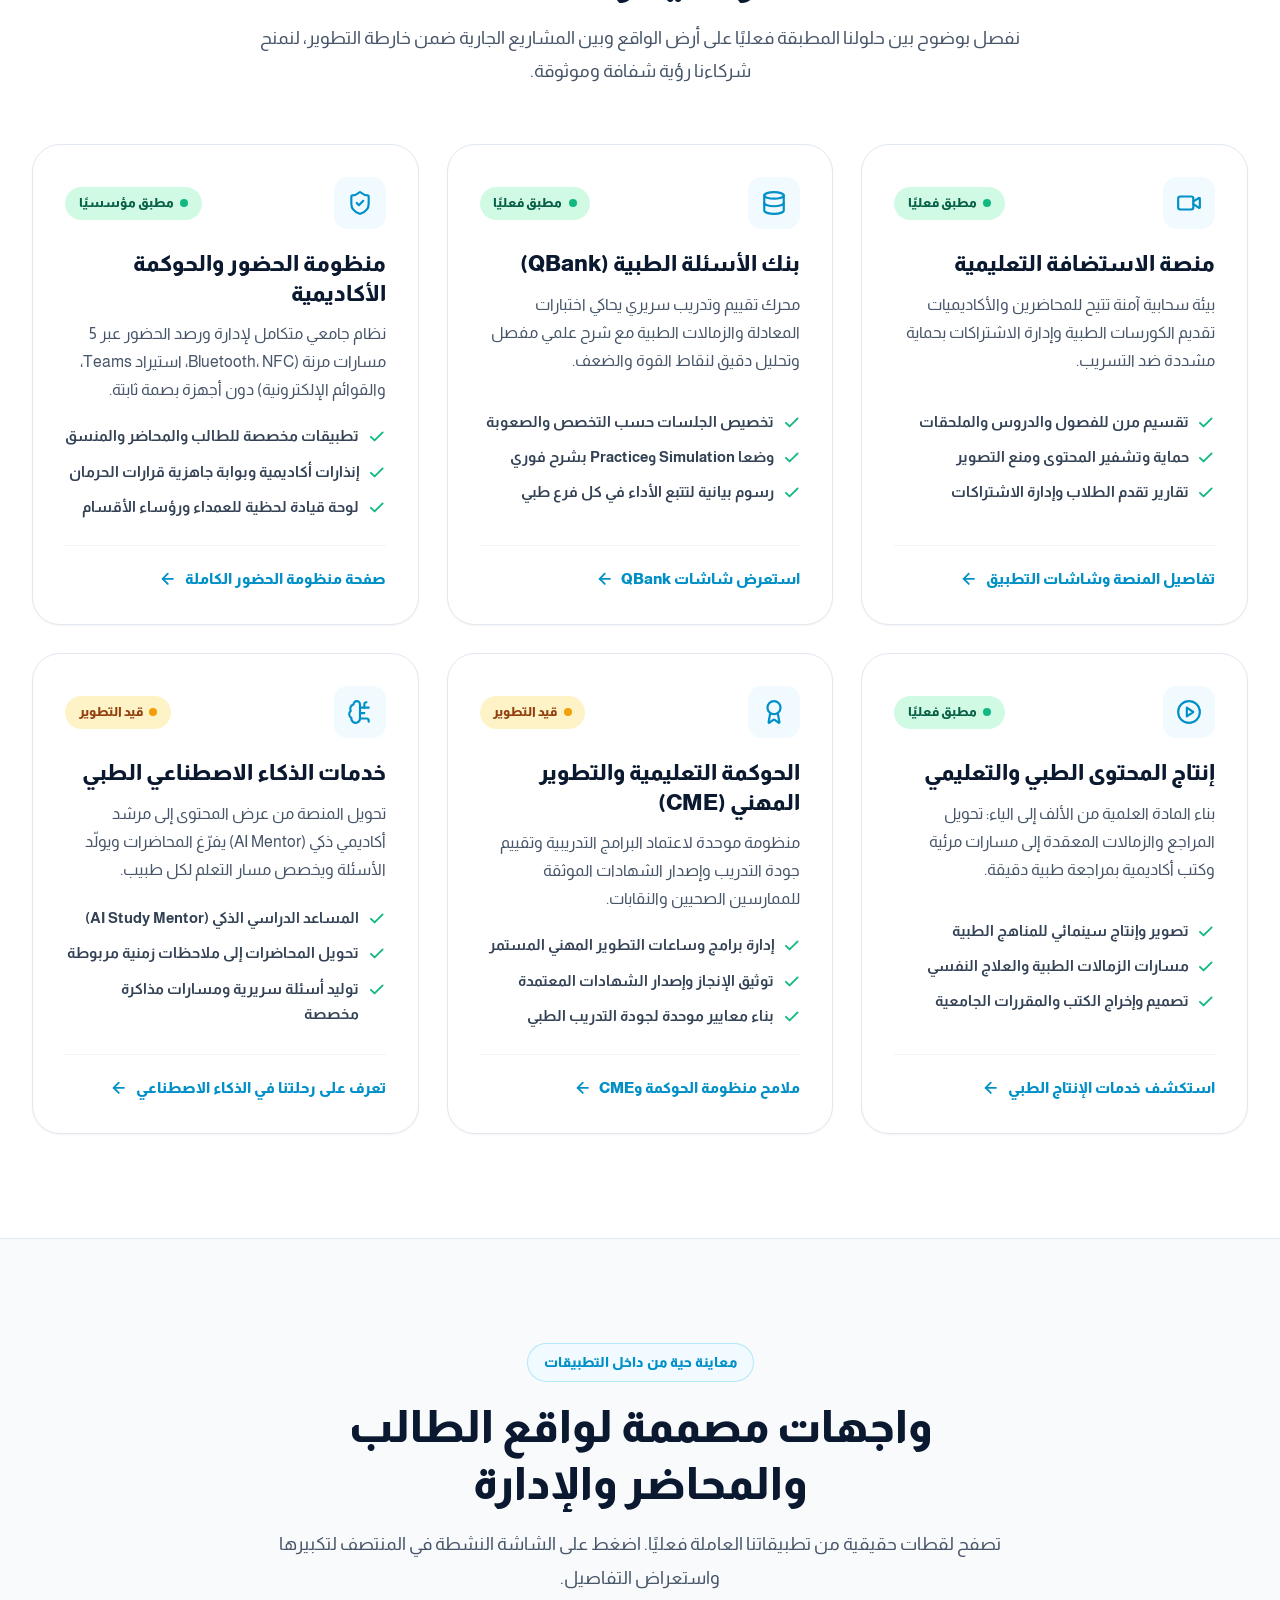
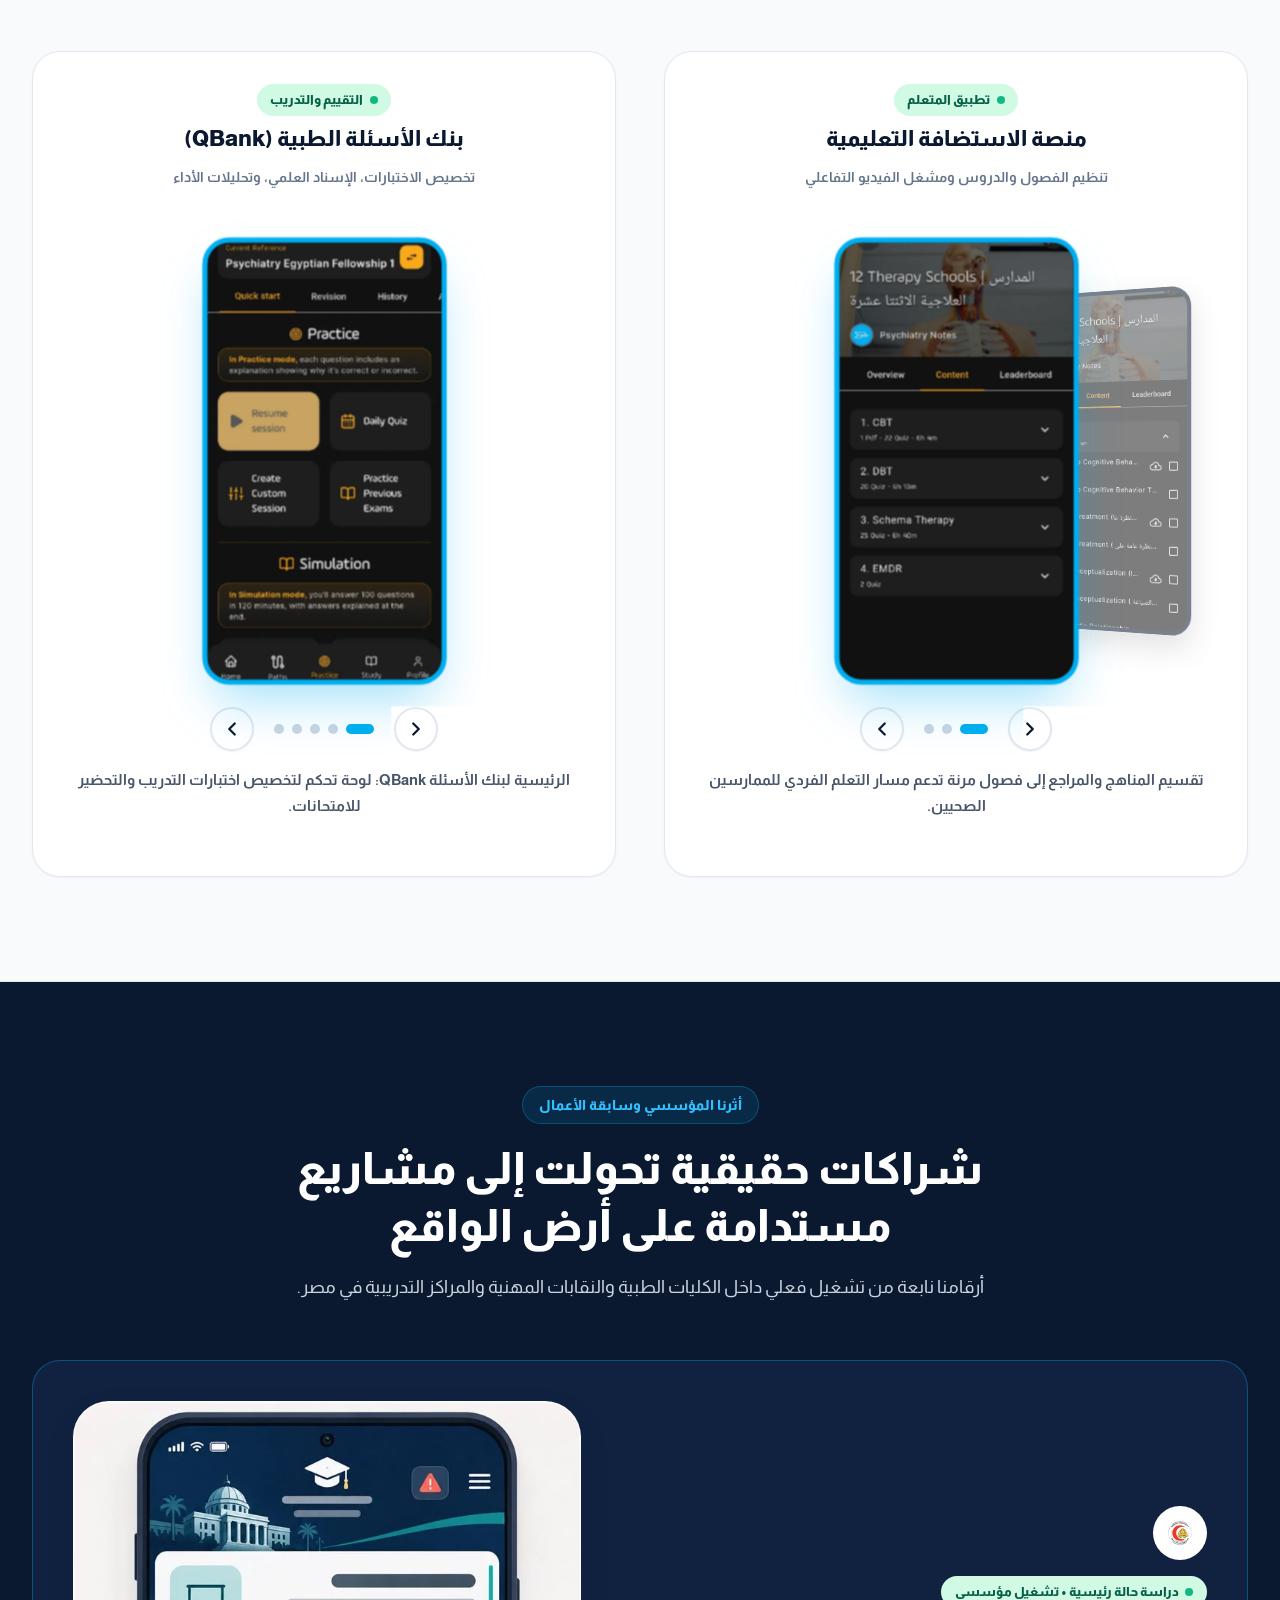
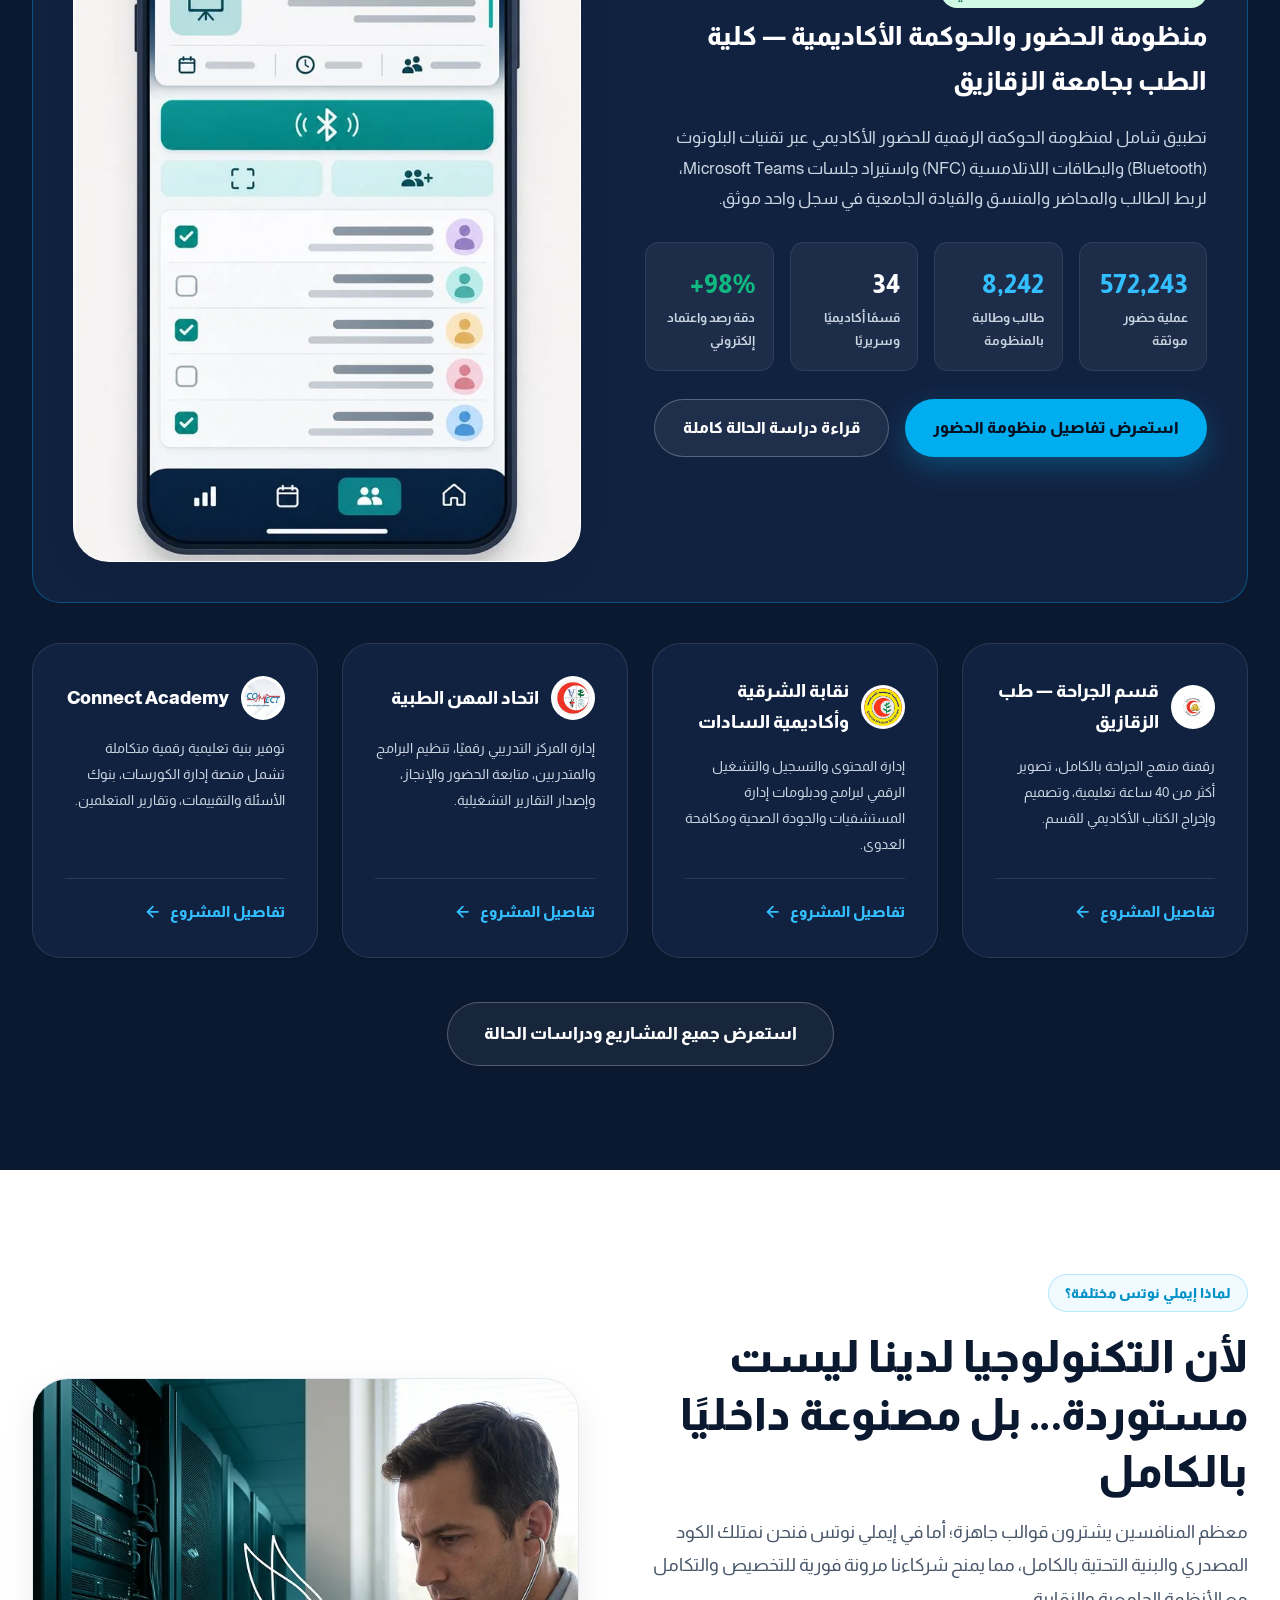
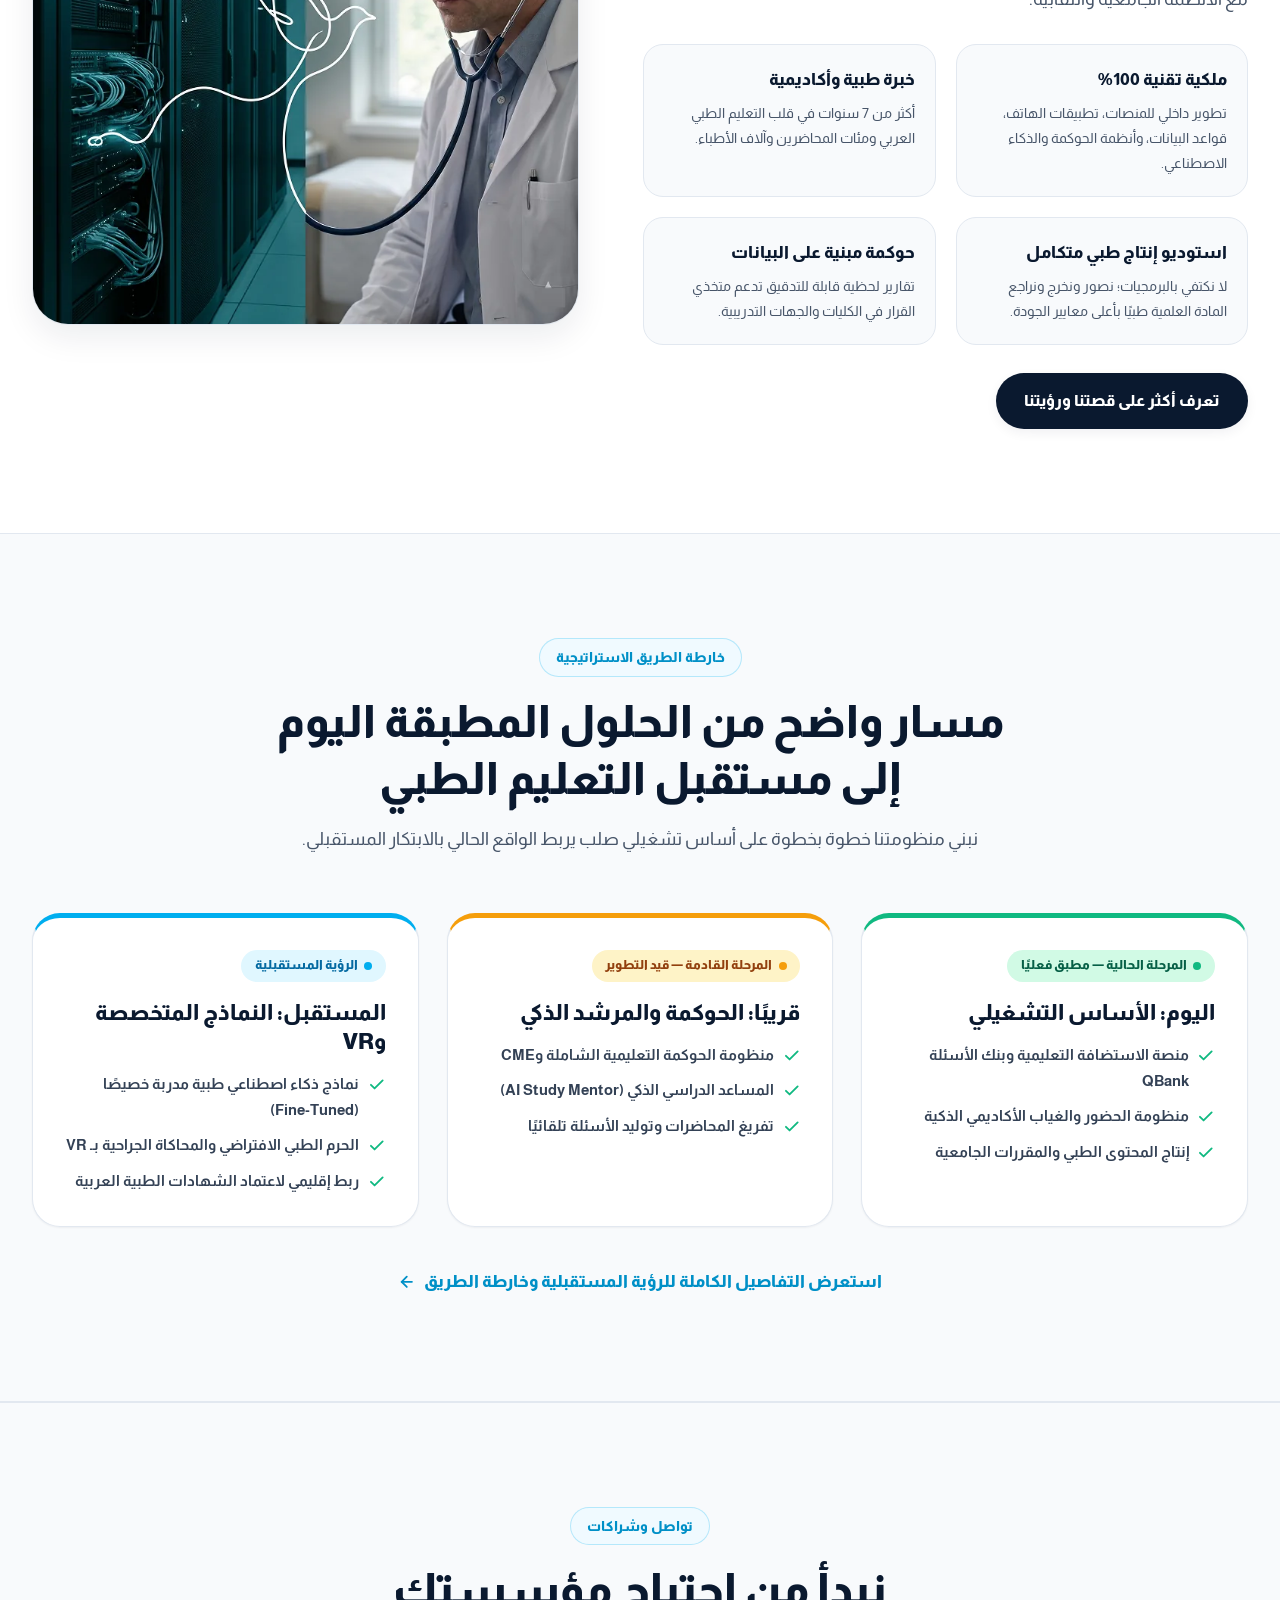
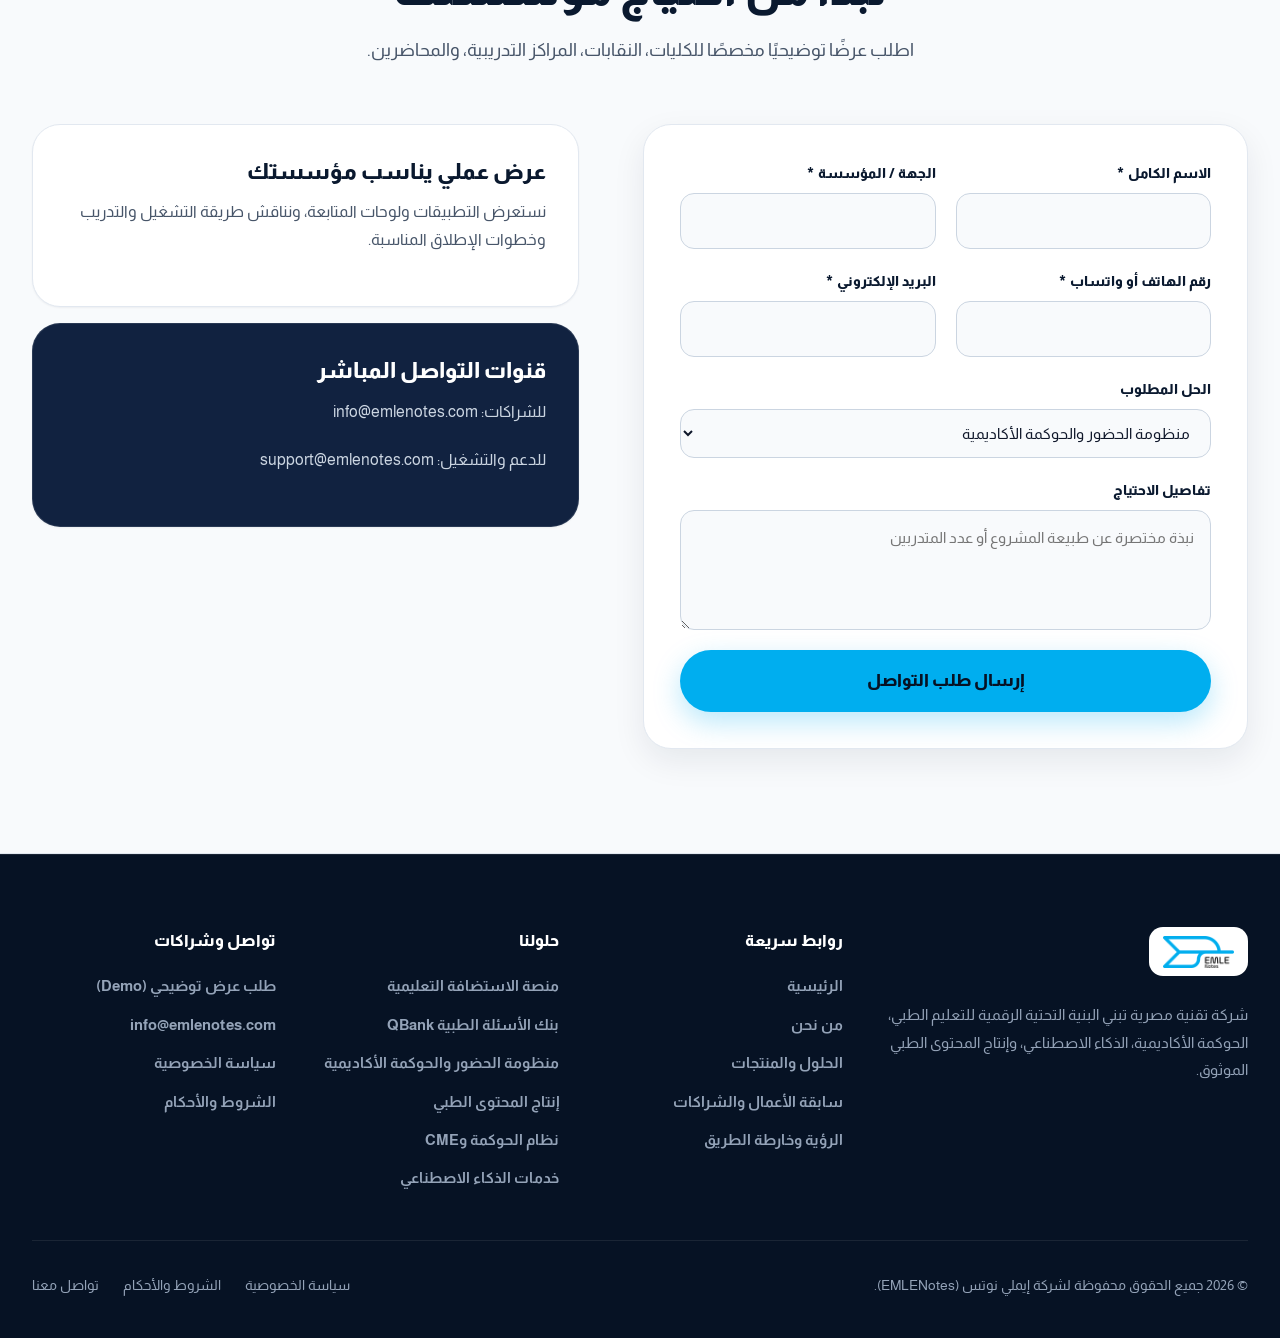
==== commit 33e0a945: "consolidate routes and remove repeated calls to action" ====
--- a/index.html
+++ b/index.html
@@ -798,26 +798,6 @@
       </div>
     </section>
 
-    <!-- ===================================================================
-         9. Final Call to Action Banner
-         =================================================================== -->
-    <section class="section section--white">
-      <div class="container">
-        <div class="cta-banner">
-          <span class="eyebrow">شراكات الجامعات والنقابات والمؤسسات التعليمية</span>
-          <h2 class="section-title" style="color: var(--white); max-width: 720px; margin-inline: auto;">
-            هل تمثل مؤسستك جزءًا من مستقبل التعليم الطبي؟
-          </h2>
-          <p class="section-desc" style="color: var(--slate-300); max-width: 620px; margin-inline: auto; margin-bottom: 2rem;">
-            يسعدنا تقديم عرض توضيحي حي (Live Demo) مخصص لاحتياجات كليتكم أو نقابتكم أو أكاديميتكم التدريبية.
-          </p>
-          <div style="display: flex; flex-wrap: wrap; justify-content: center; gap: 1rem;">
-            <a href="contact.html" class="btn btn--primary btn--lg">احجز عرضًا توضيحيًا الآن</a>
-            <a href="projects.html" class="btn btn--outline-light btn--lg">تصفح سابقة الأعمال</a>
-          </div>
-        </div>
-      </div>
-    </section>
     <section class="section section--slate" id="contact" aria-labelledby="contact-title">
       <div class="container">
         <div class="section-header"><span class="eyebrow">تواصل وشراكات</span><h2 class="section-title" id="contact-title">نبدأ من احتياج مؤسستك</h2><p class="section-desc">اطلب عرضًا توضيحيًا مخصصًا للكليات، النقابات، المراكز التدريبية، والمحاضرين.</p></div>
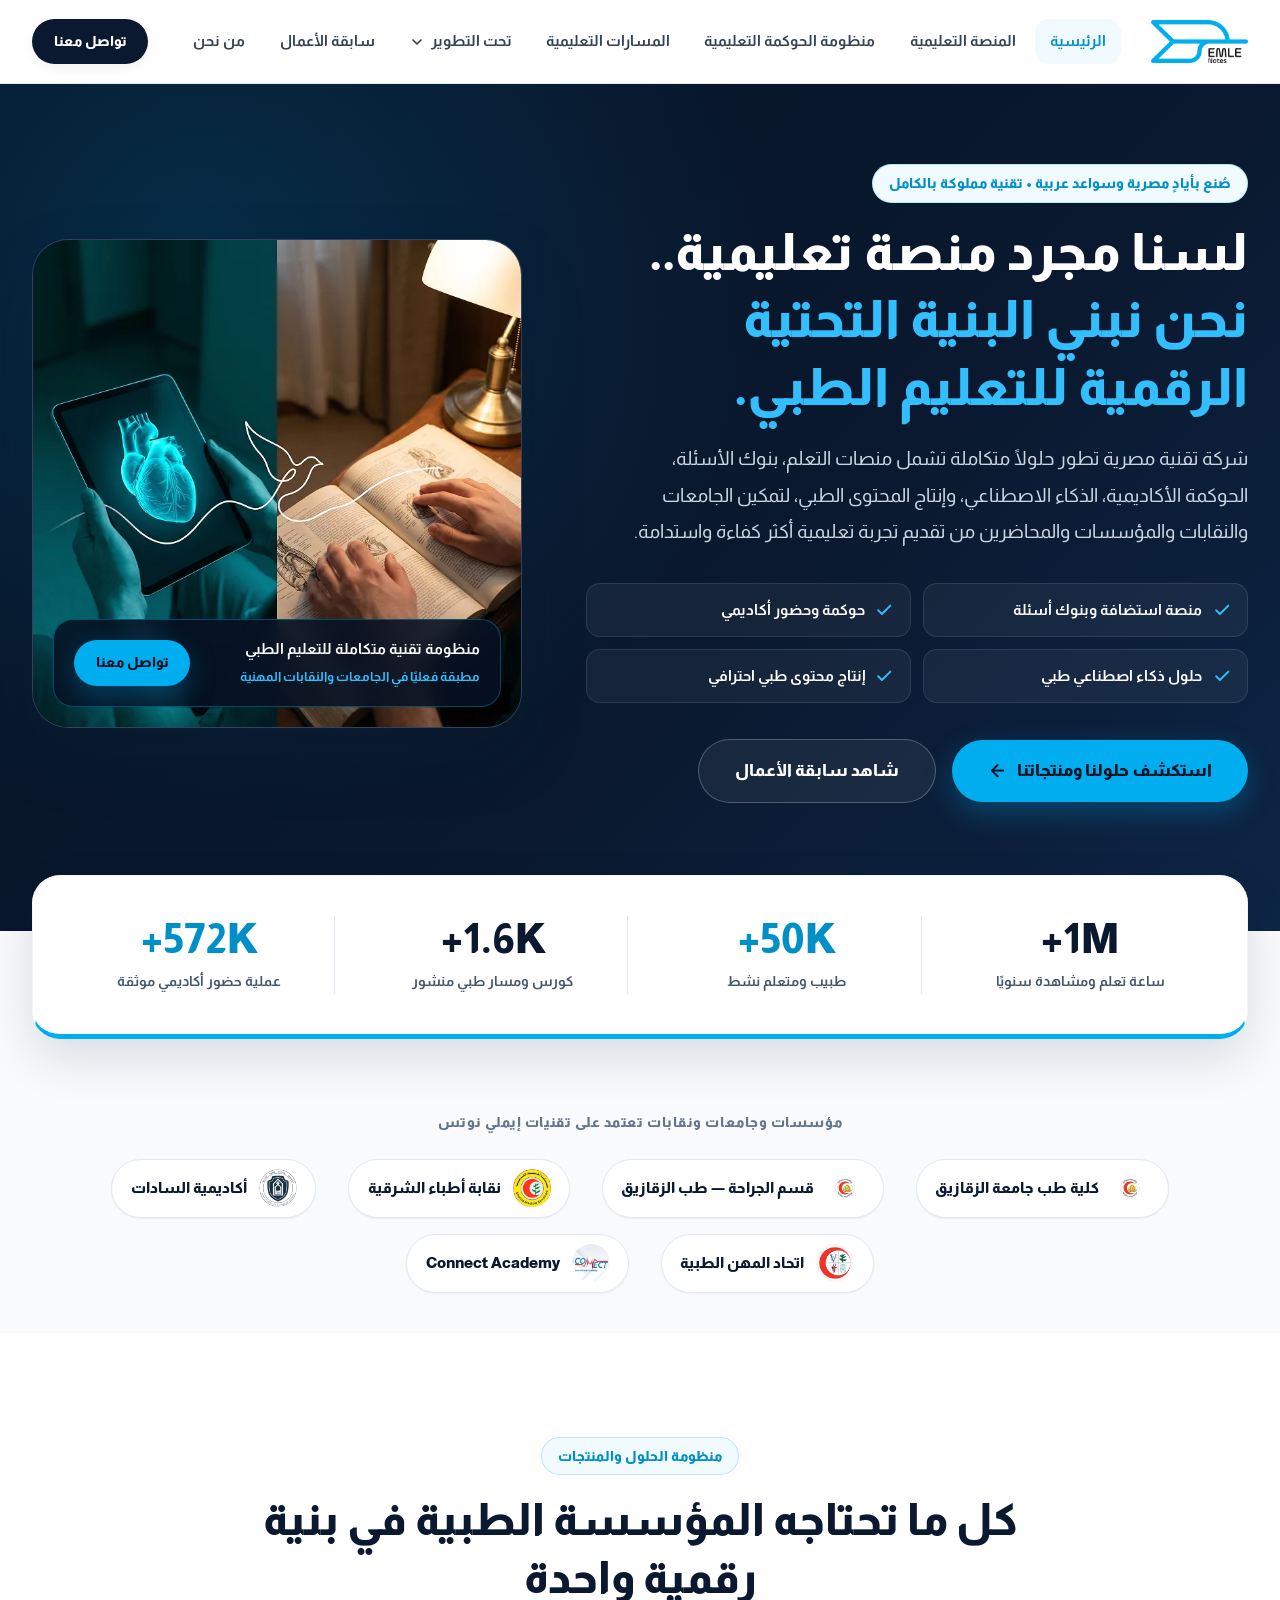
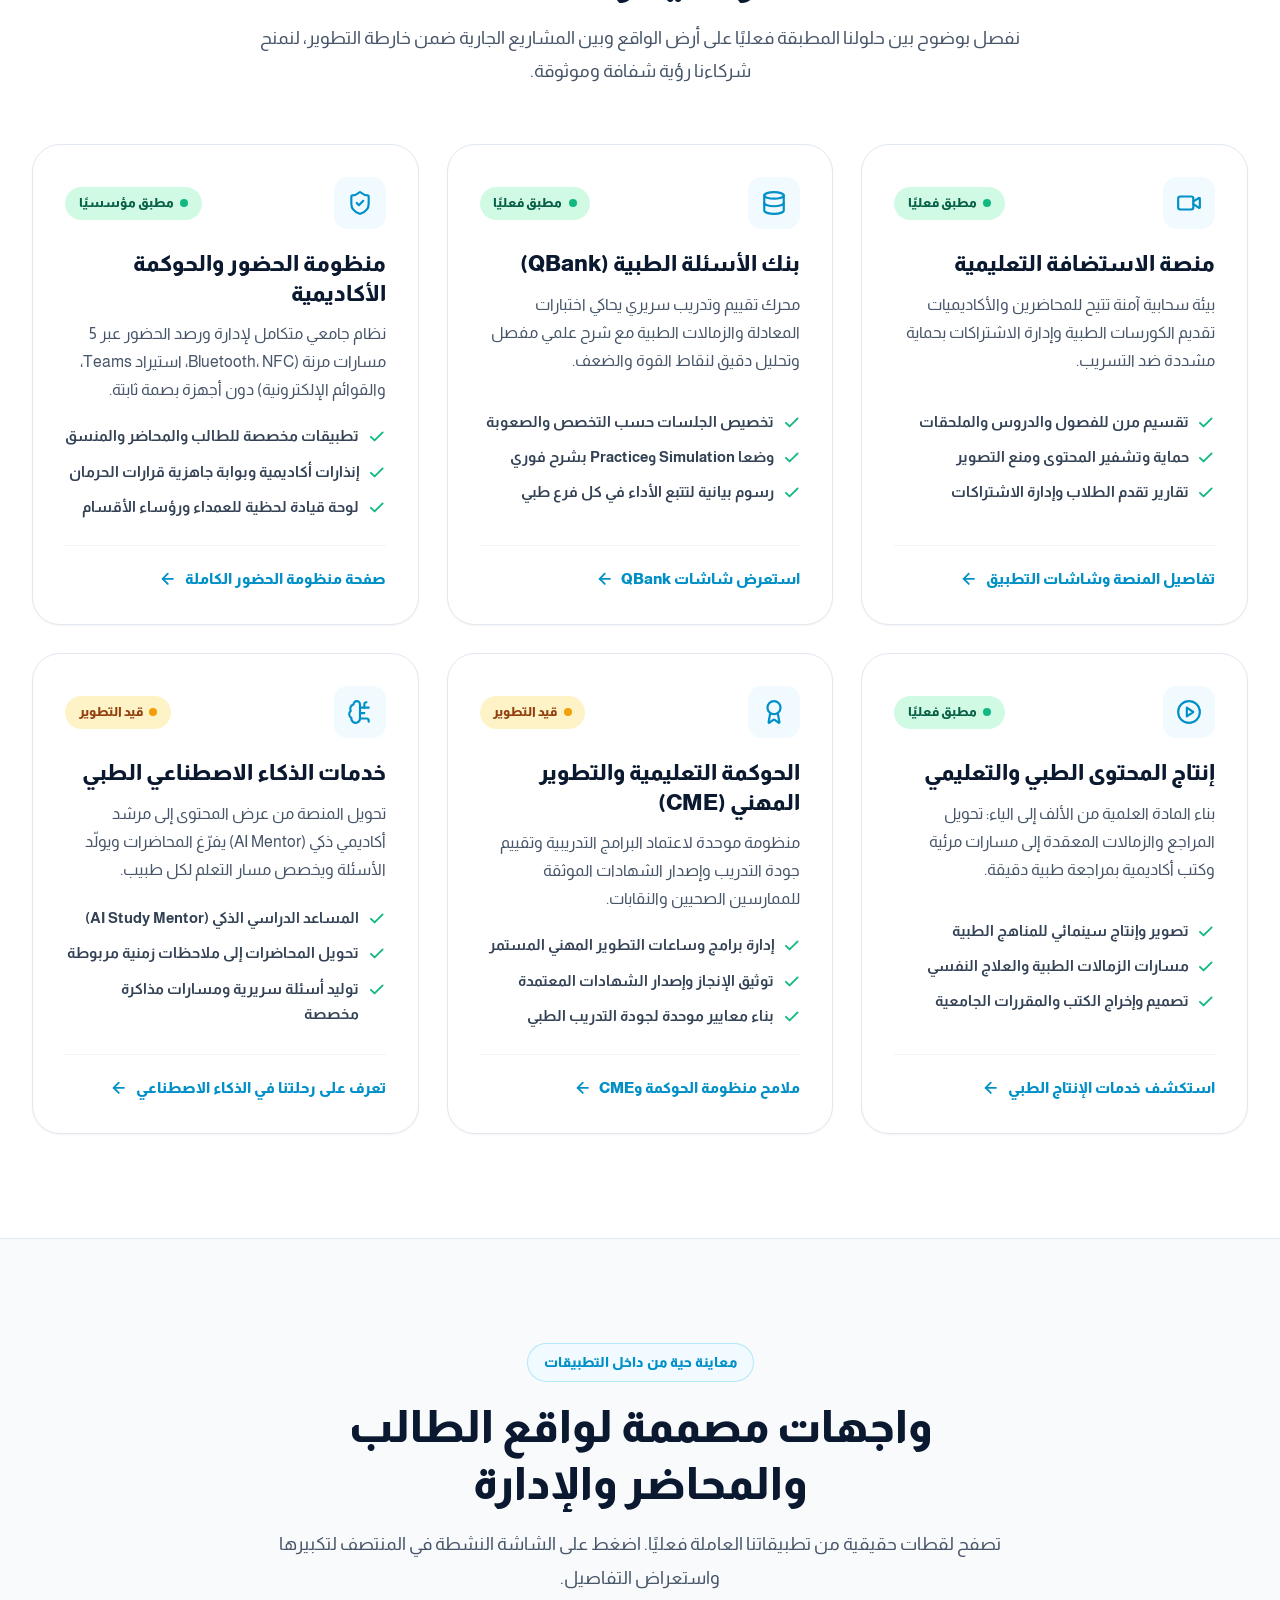
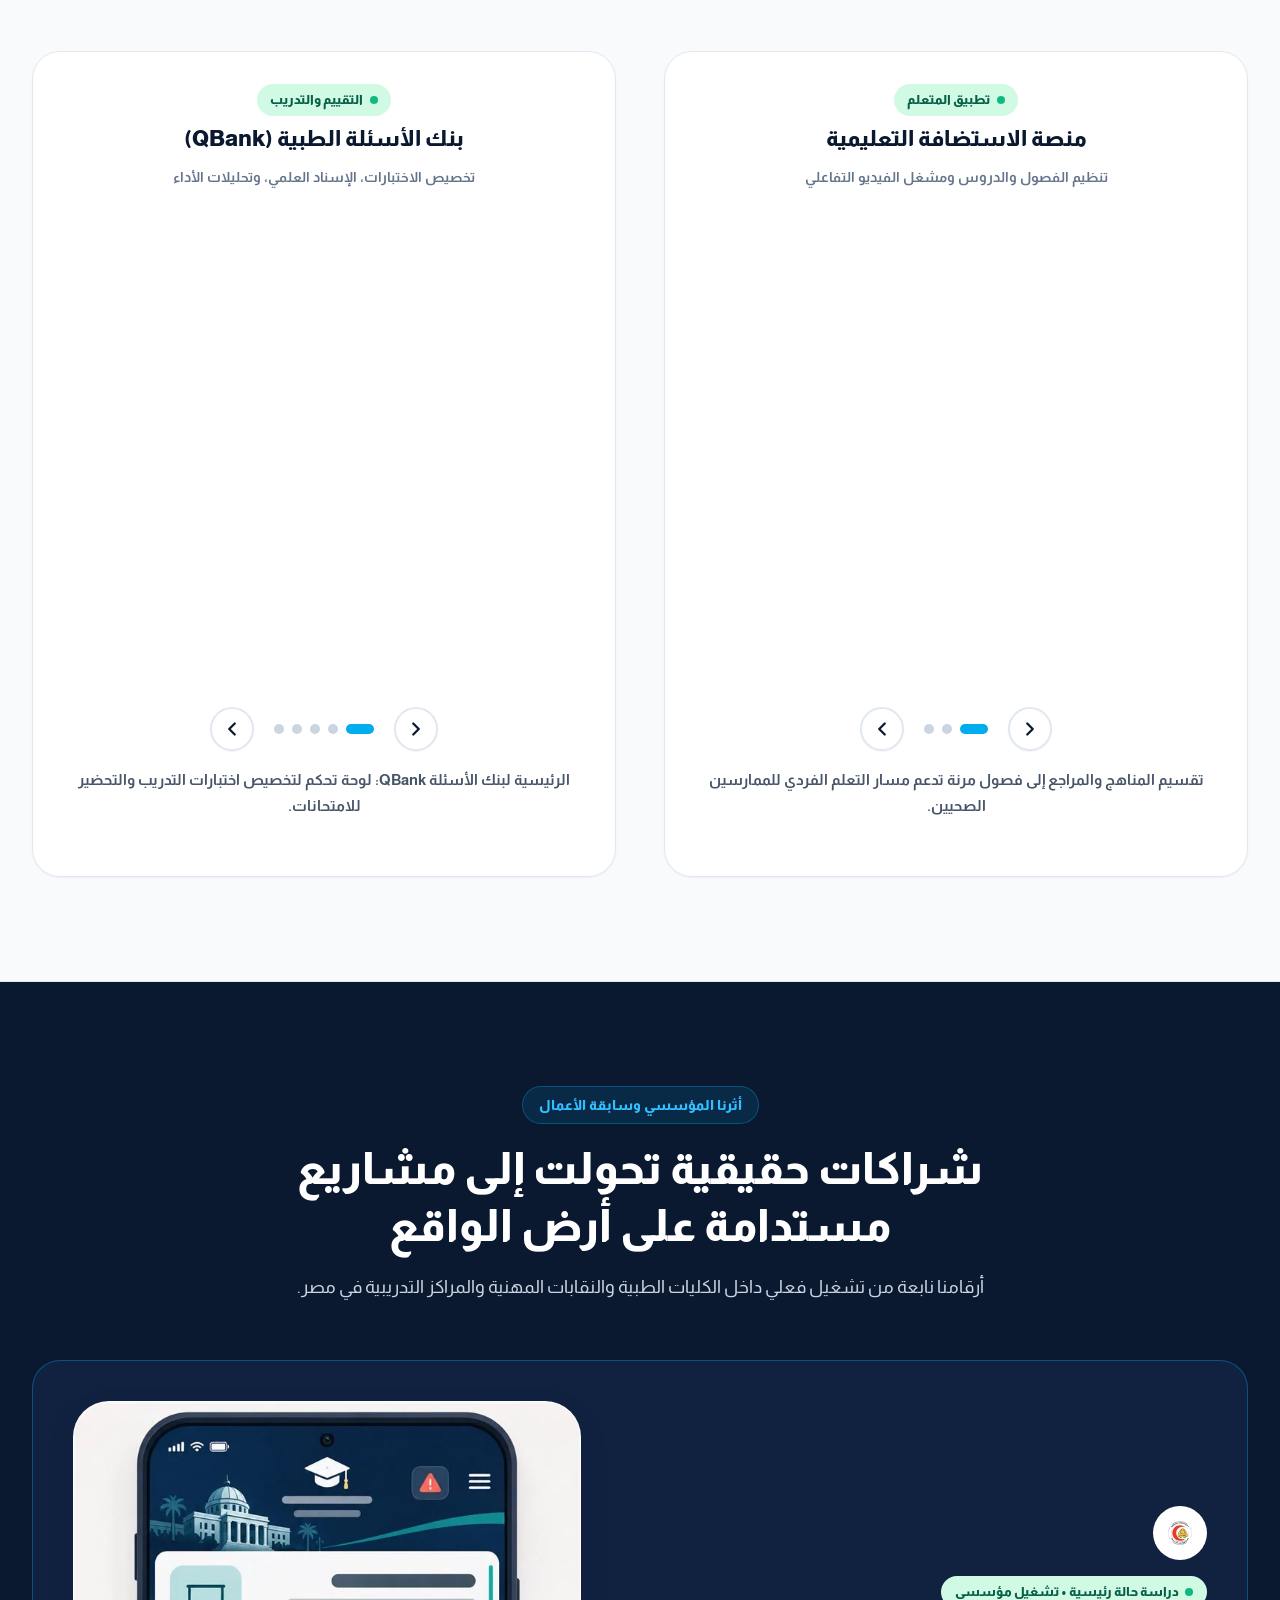
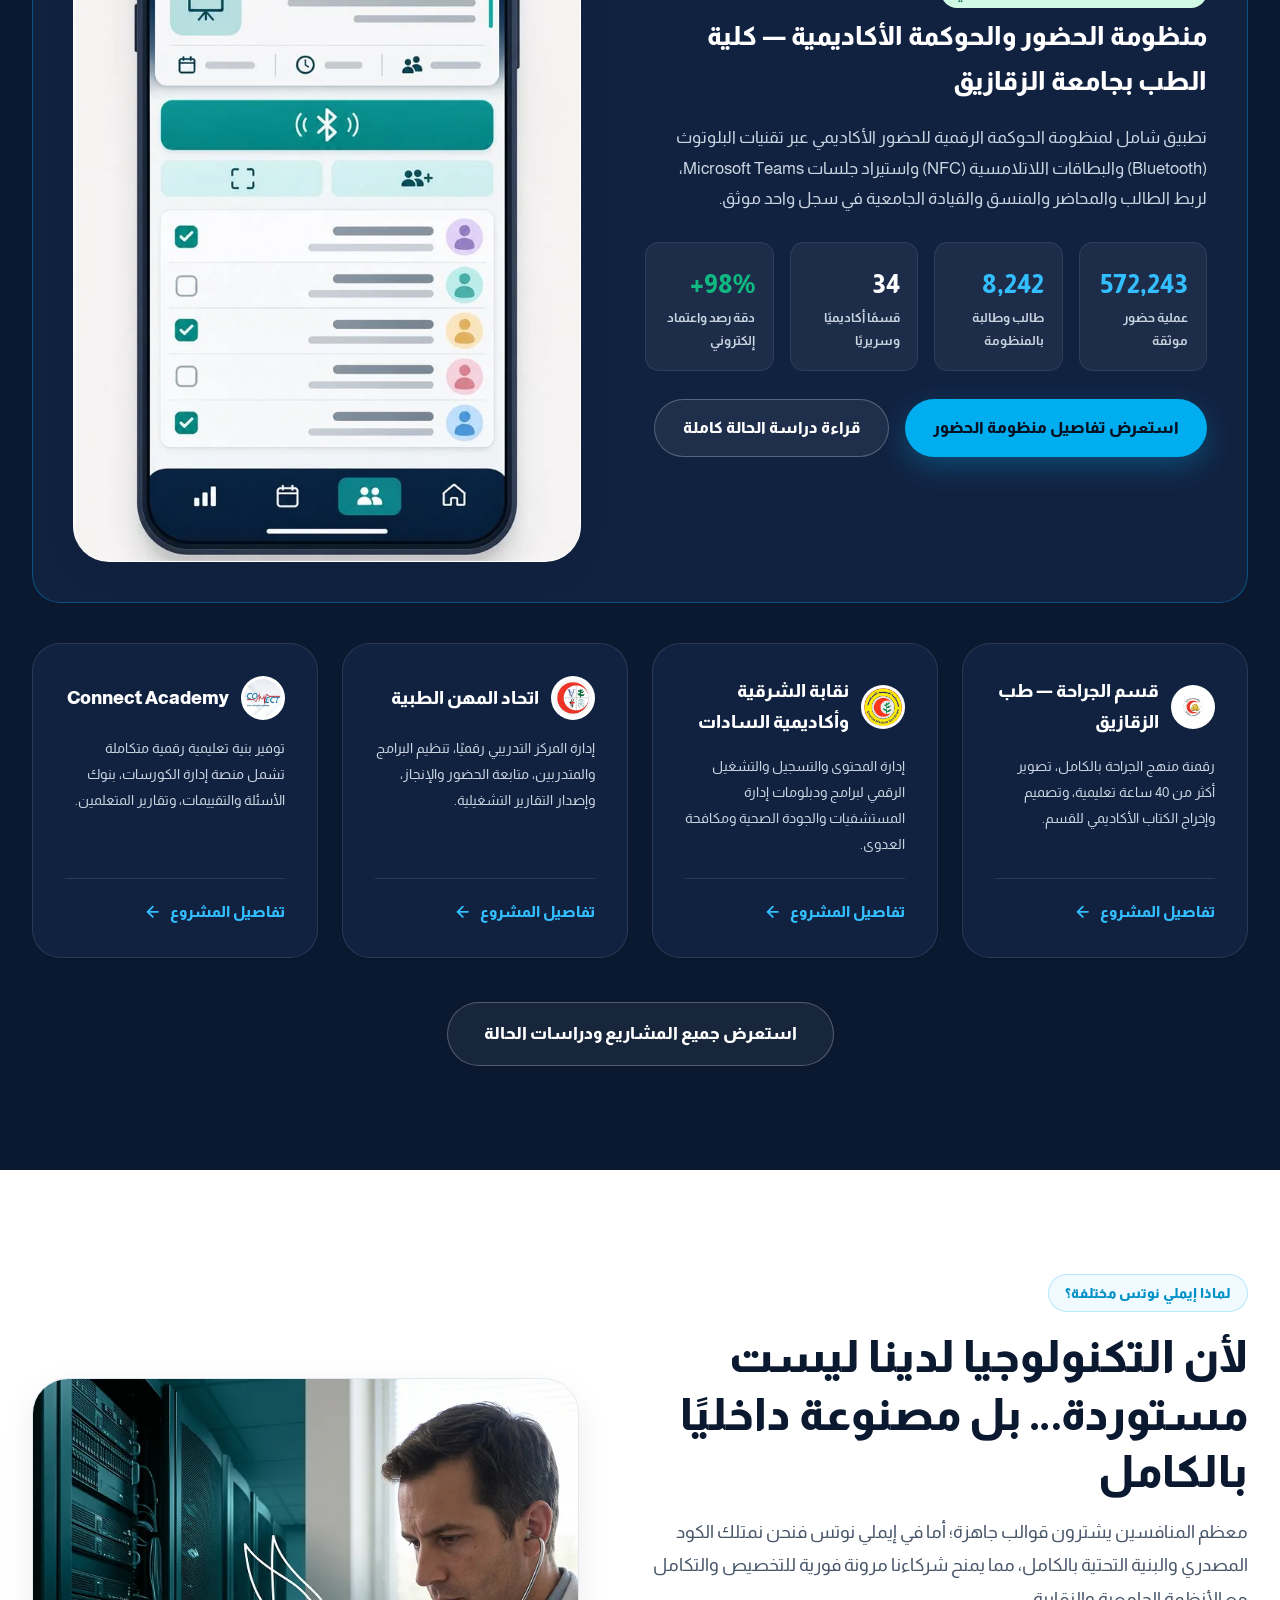
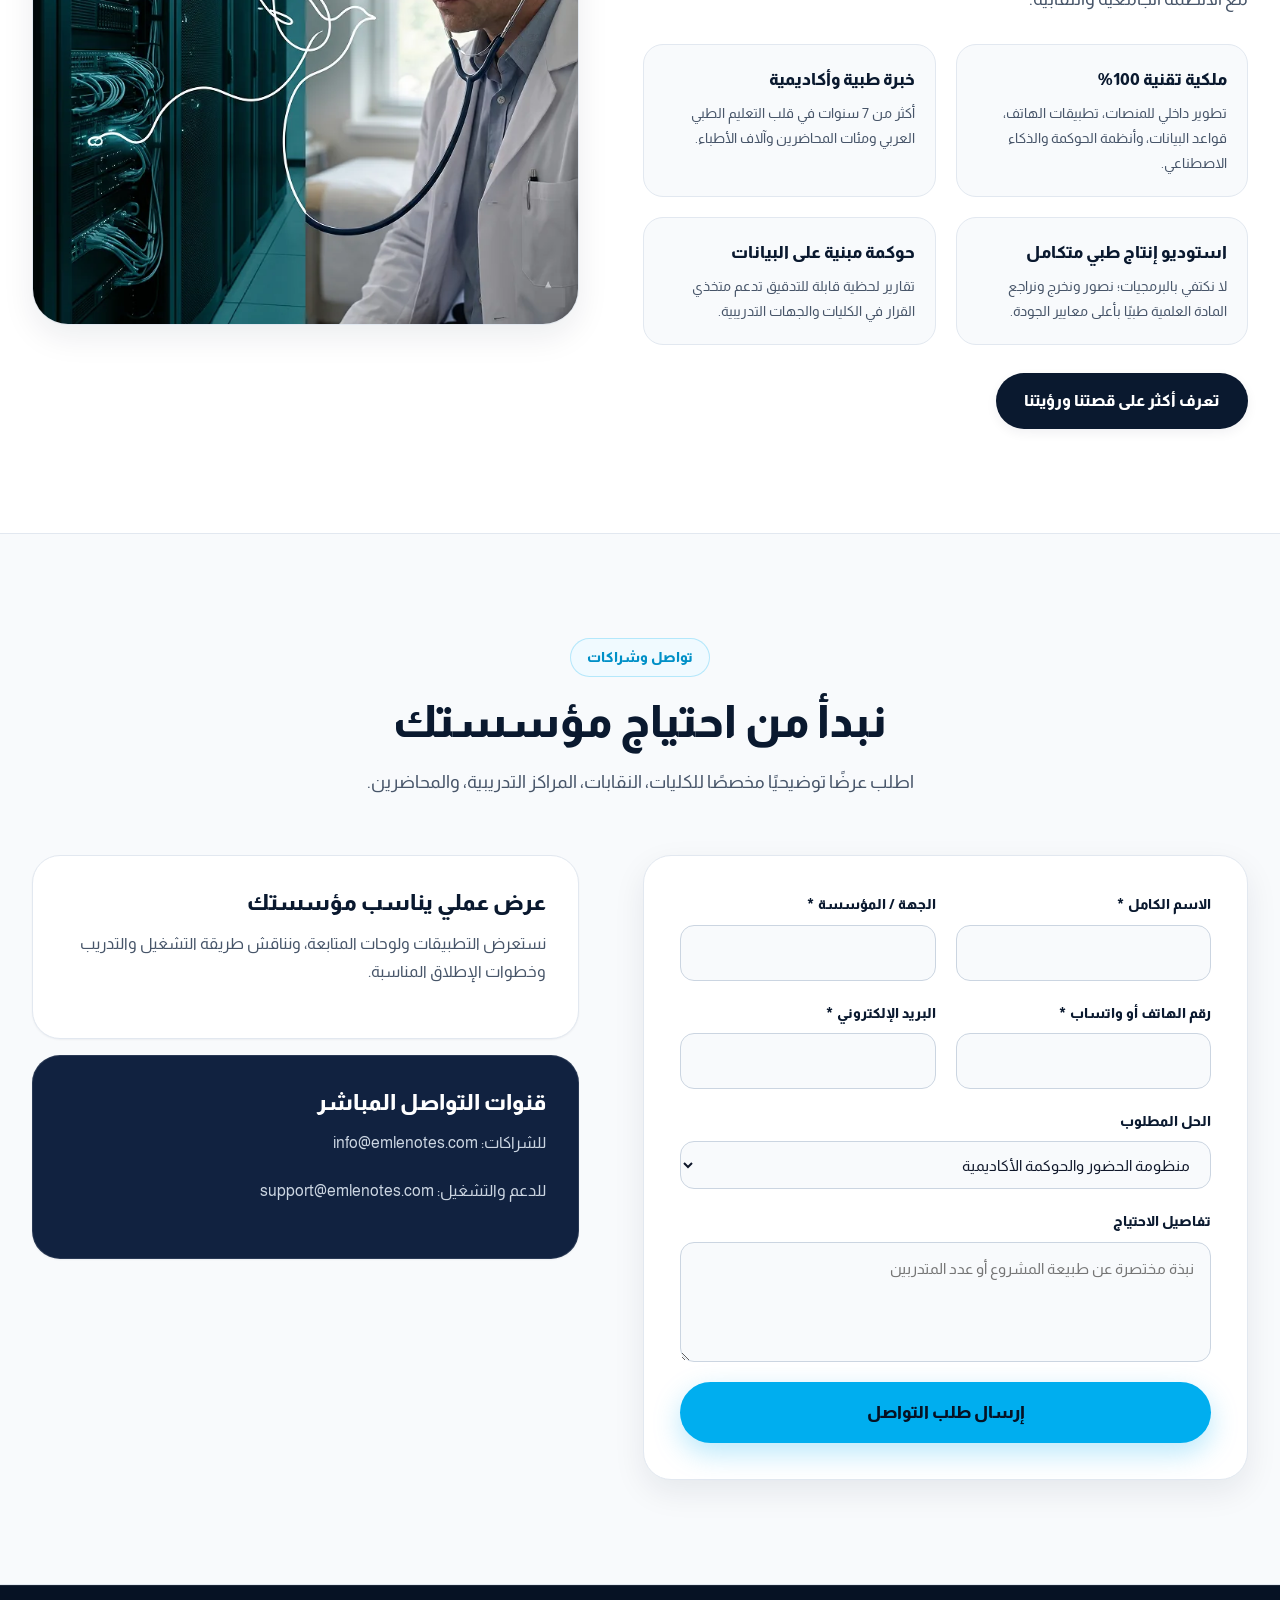
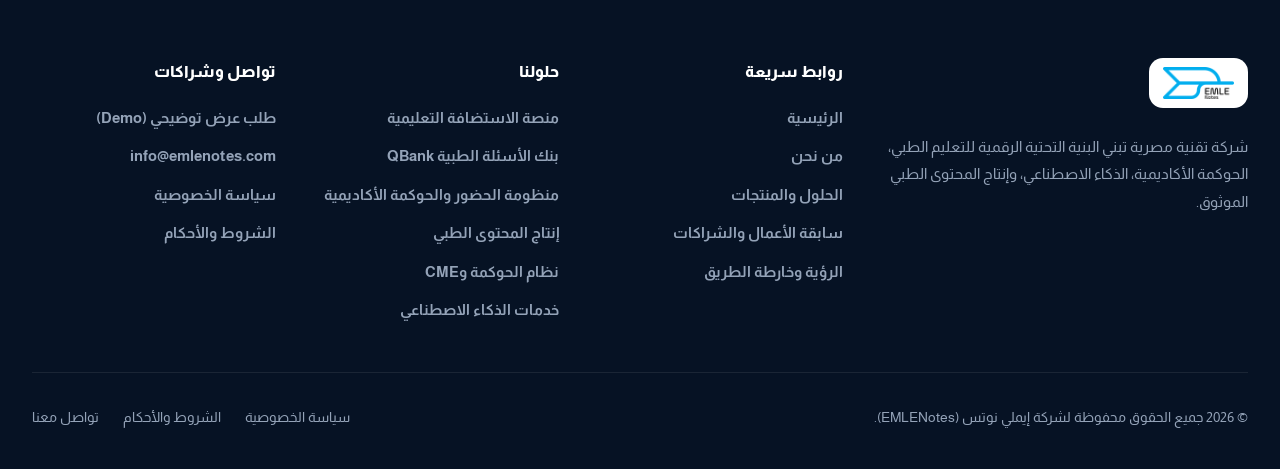
==== commit 6c03ea13: "rebuild solution pages and consolidate site structure" ====
--- a/index.html
+++ b/index.html
@@ -720,7 +720,7 @@
     <!-- ===================================================================
          8. Summary Roadmap (Single Clear View)
          =================================================================== -->
-    <section class="section section--slate" id="roadmap">
+    <section class="section section--slate" id="roadmap" hidden>
       <div class="container">
         <div class="section-header">
           <span class="eyebrow">خارطة الطريق الاستراتيجية</span>
@@ -818,7 +818,7 @@
   <!-- =====================================================================
        Footer
        ===================================================================== -->
-  <footer class="site-footer" id="contact">
+  <footer class="site-footer" id="site-footer">
     <div class="container">
       <div class="footer-grid">
         <div>
@@ -884,6 +884,6 @@
     <div id="lightbox-caption" class="lightbox-caption"></div>
   </div>
 
-  <script src="js/app.js?v=e6080e1"></script>
+  <script src="js/app.js?v=site-cleanup-1"></script>
 </body>
 </html>
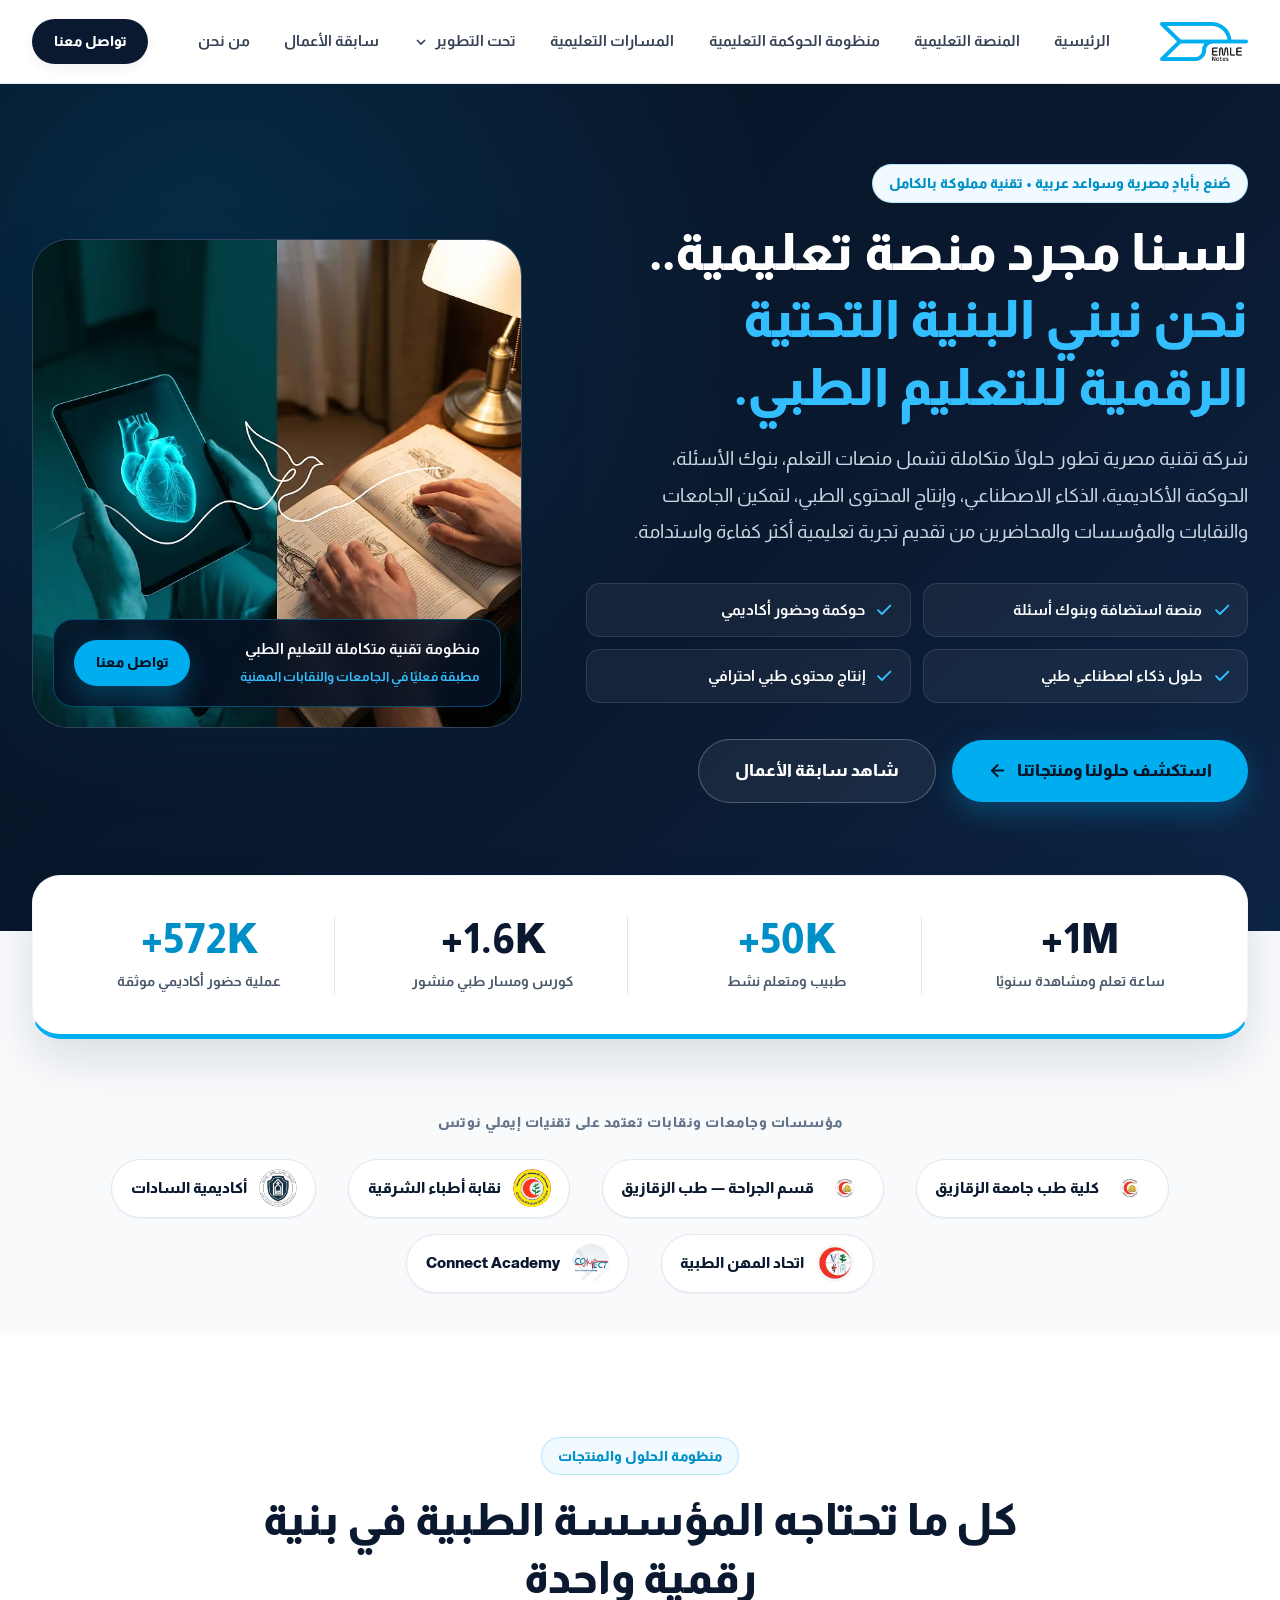
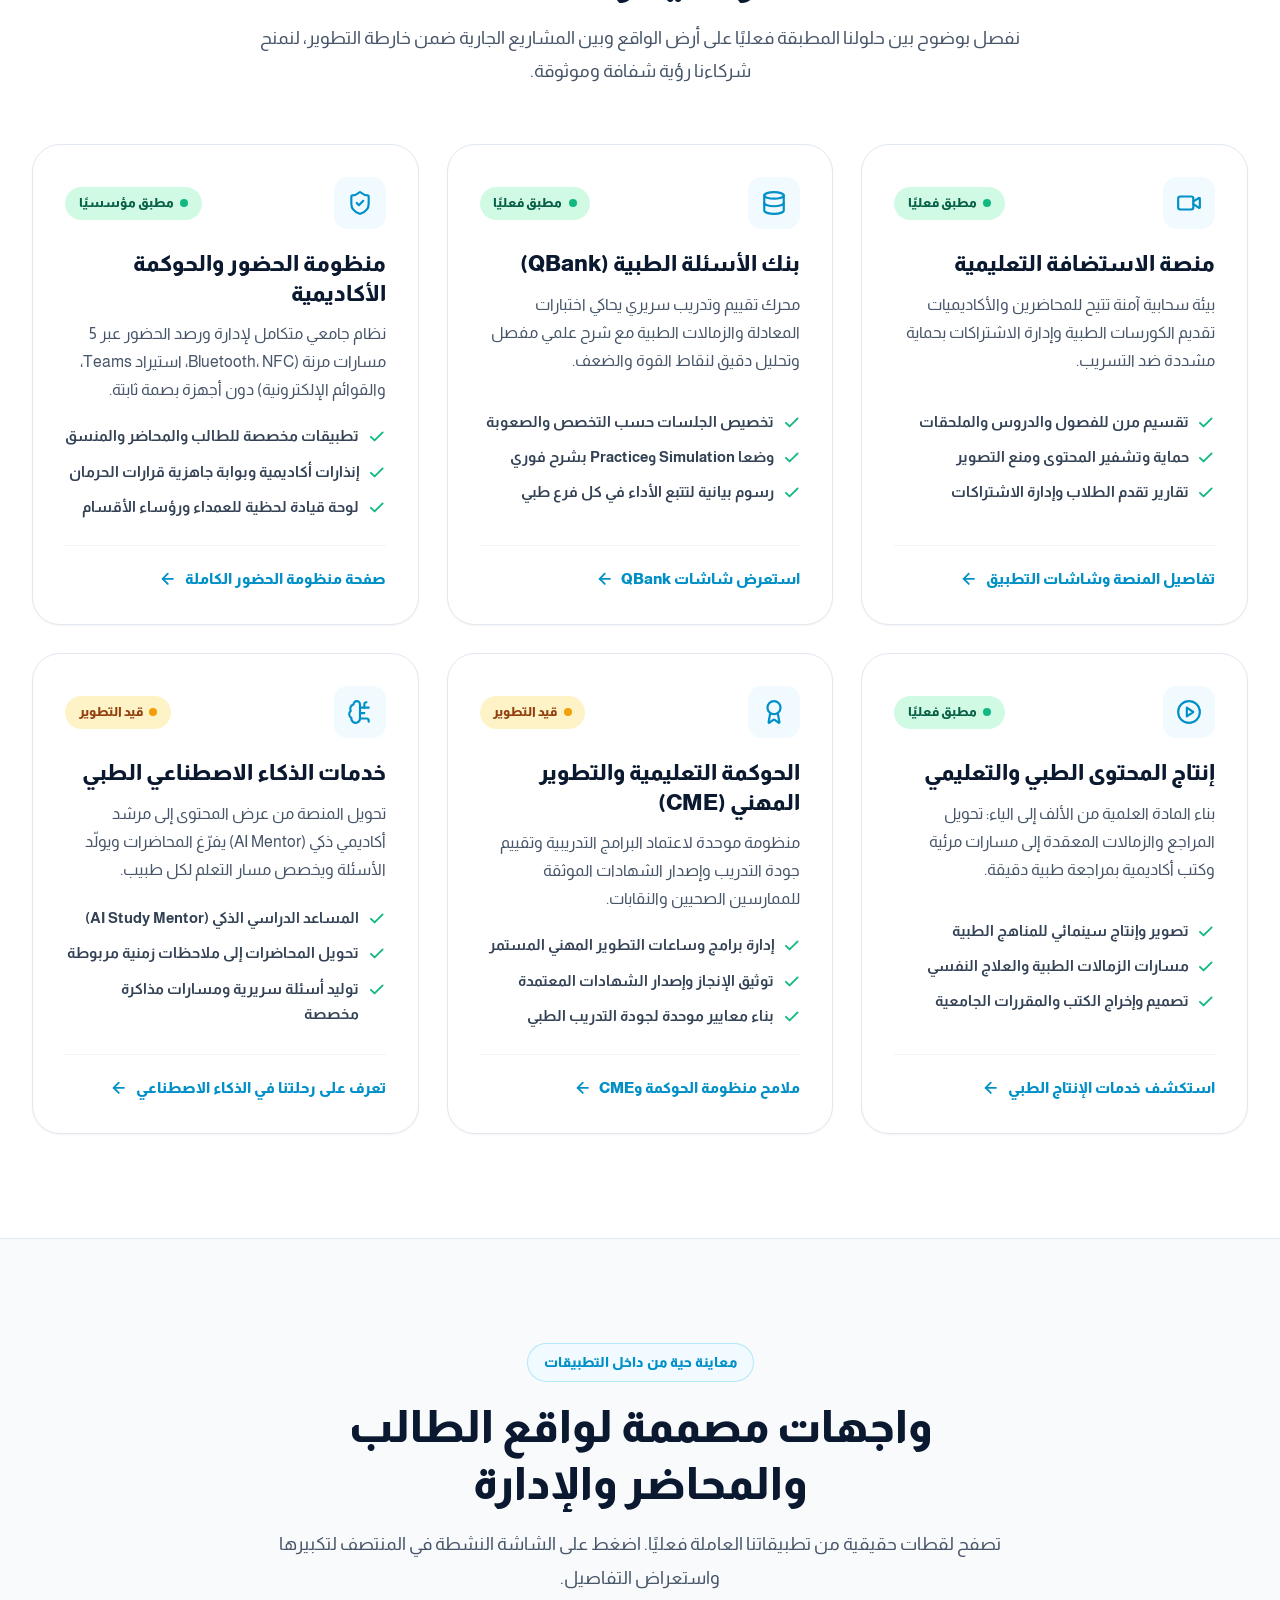
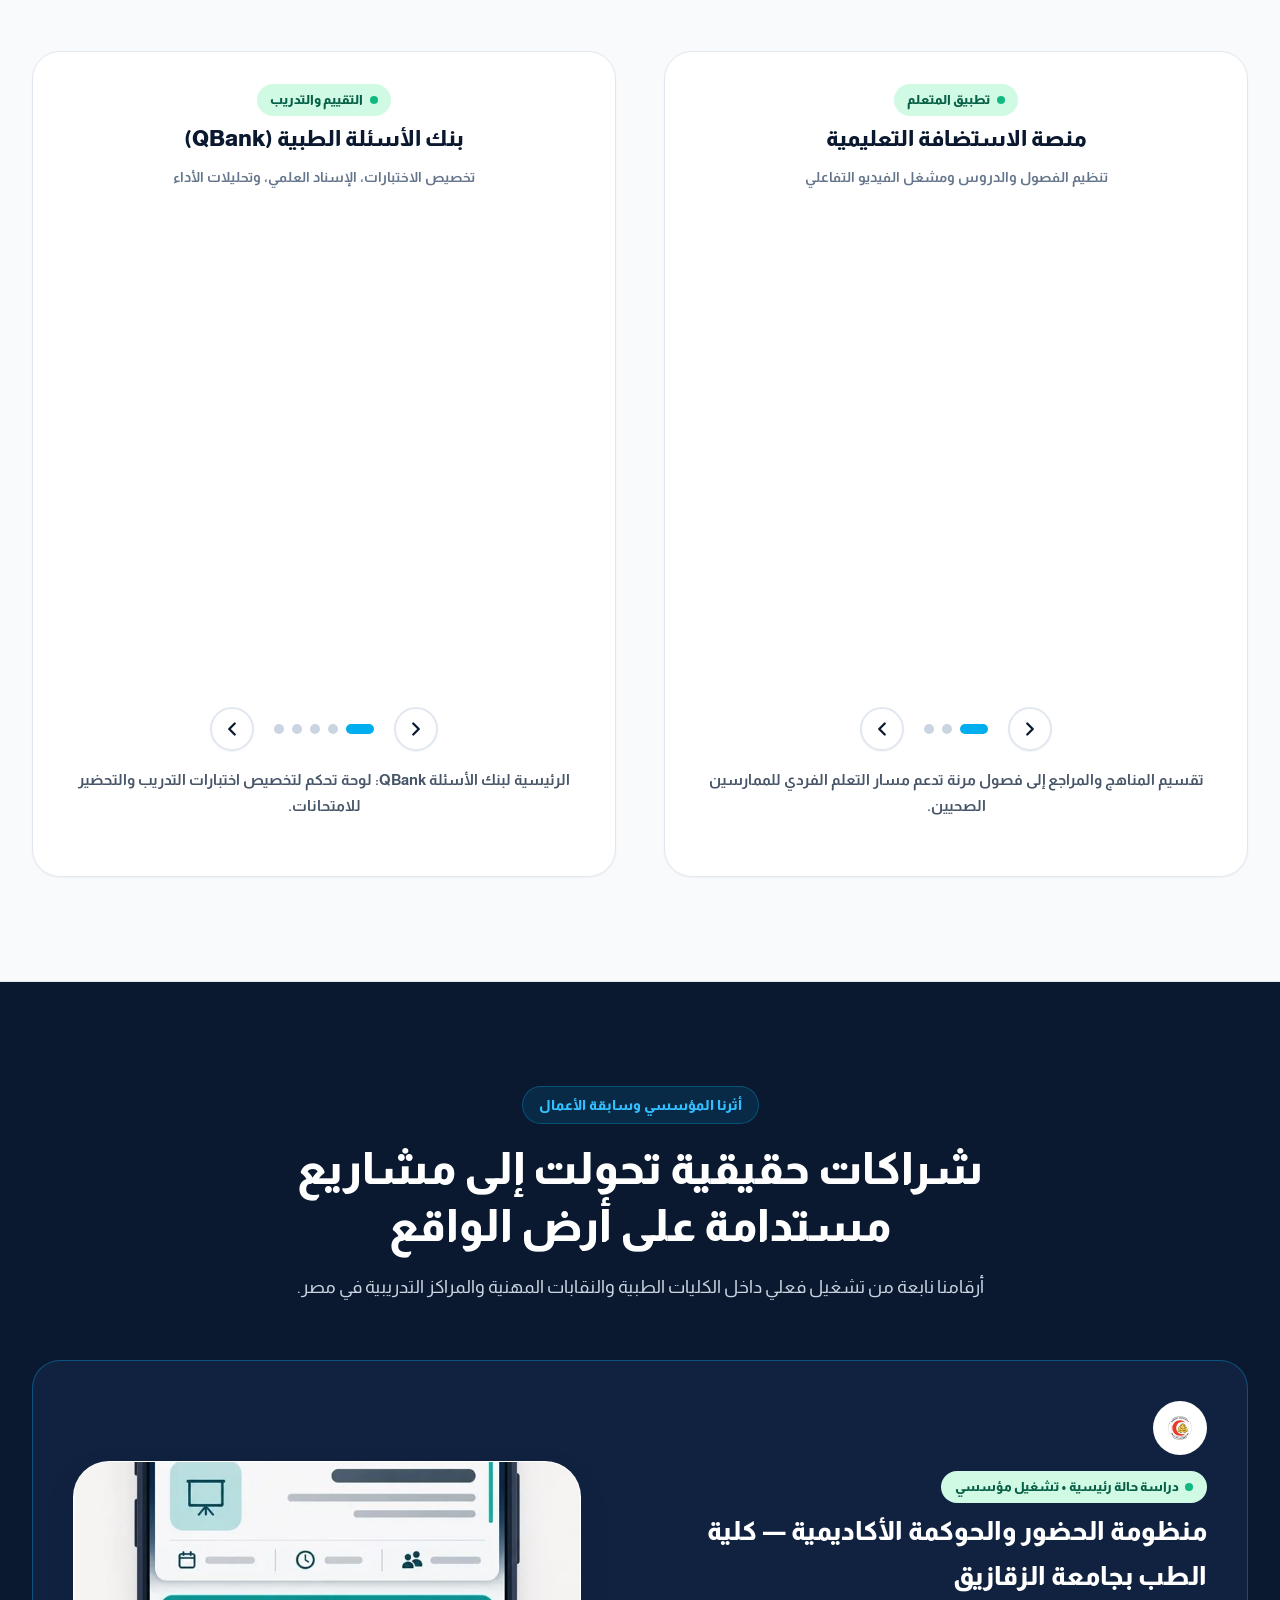
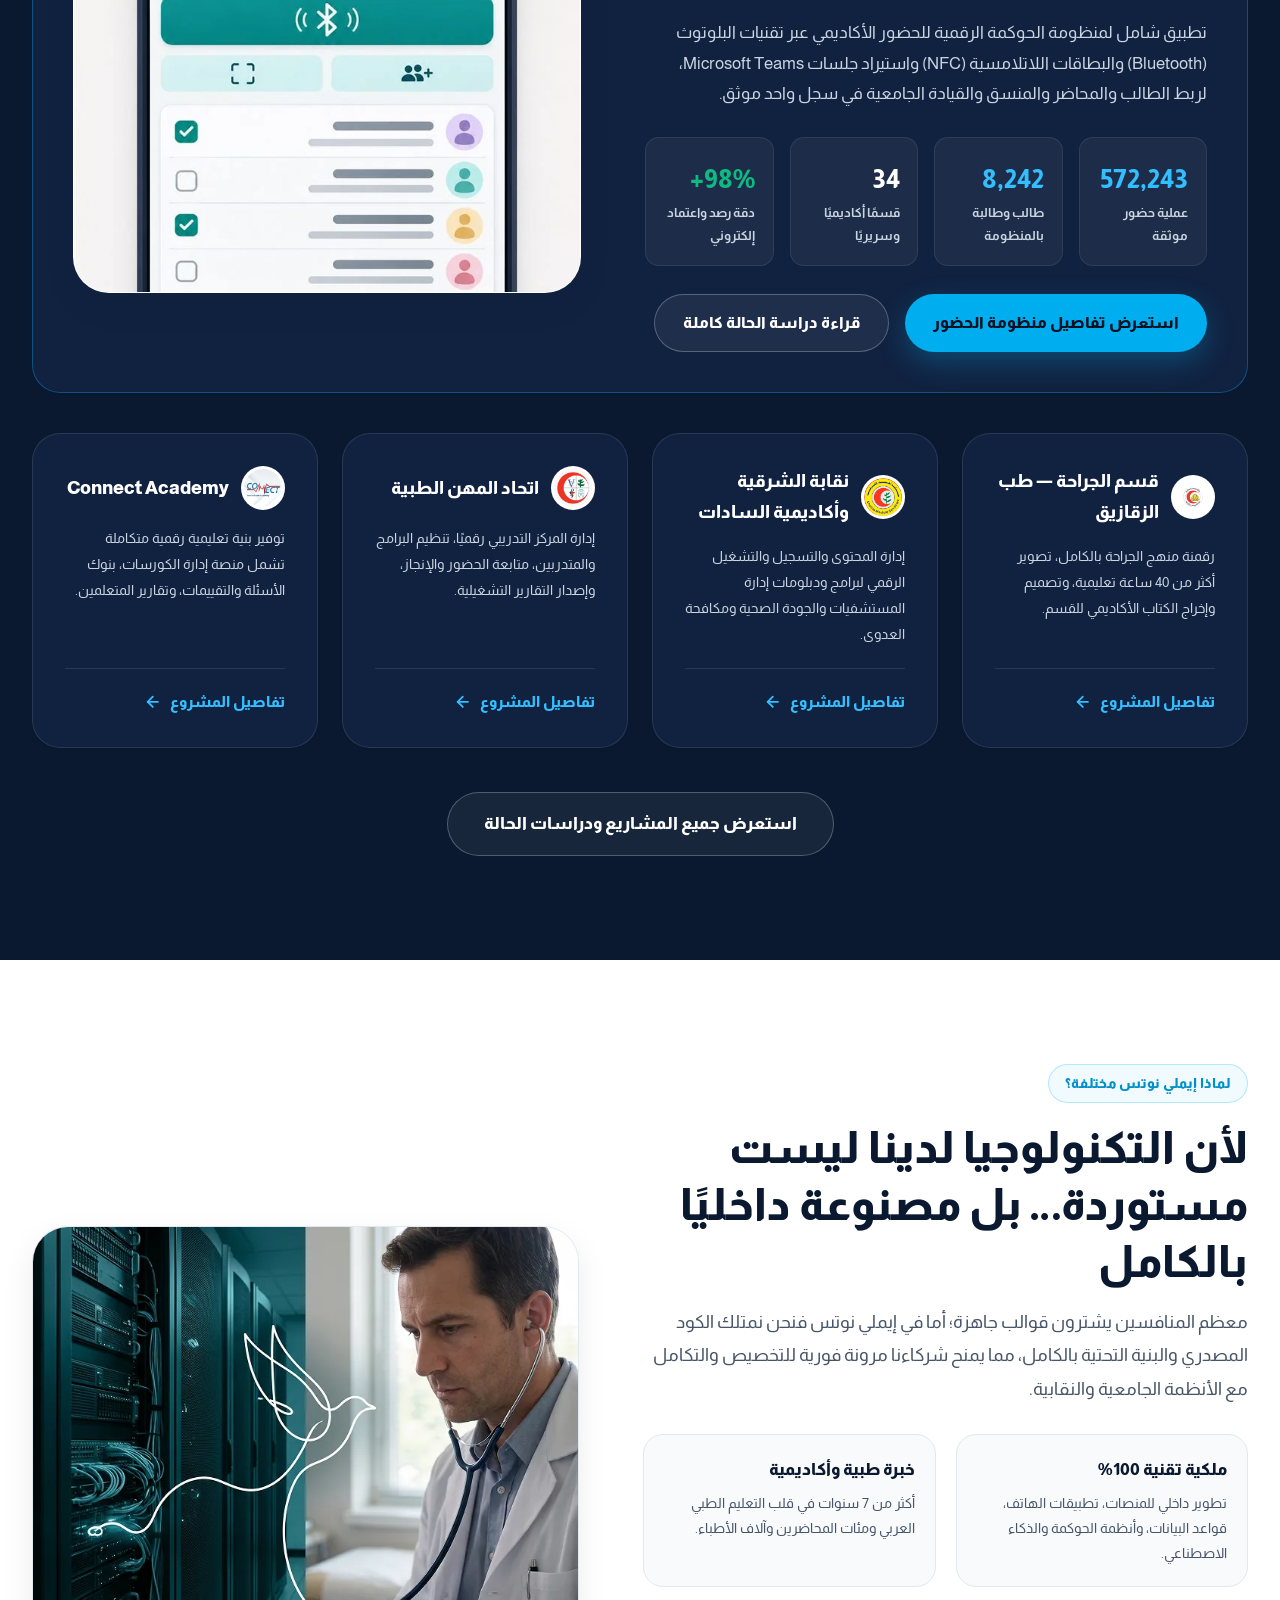
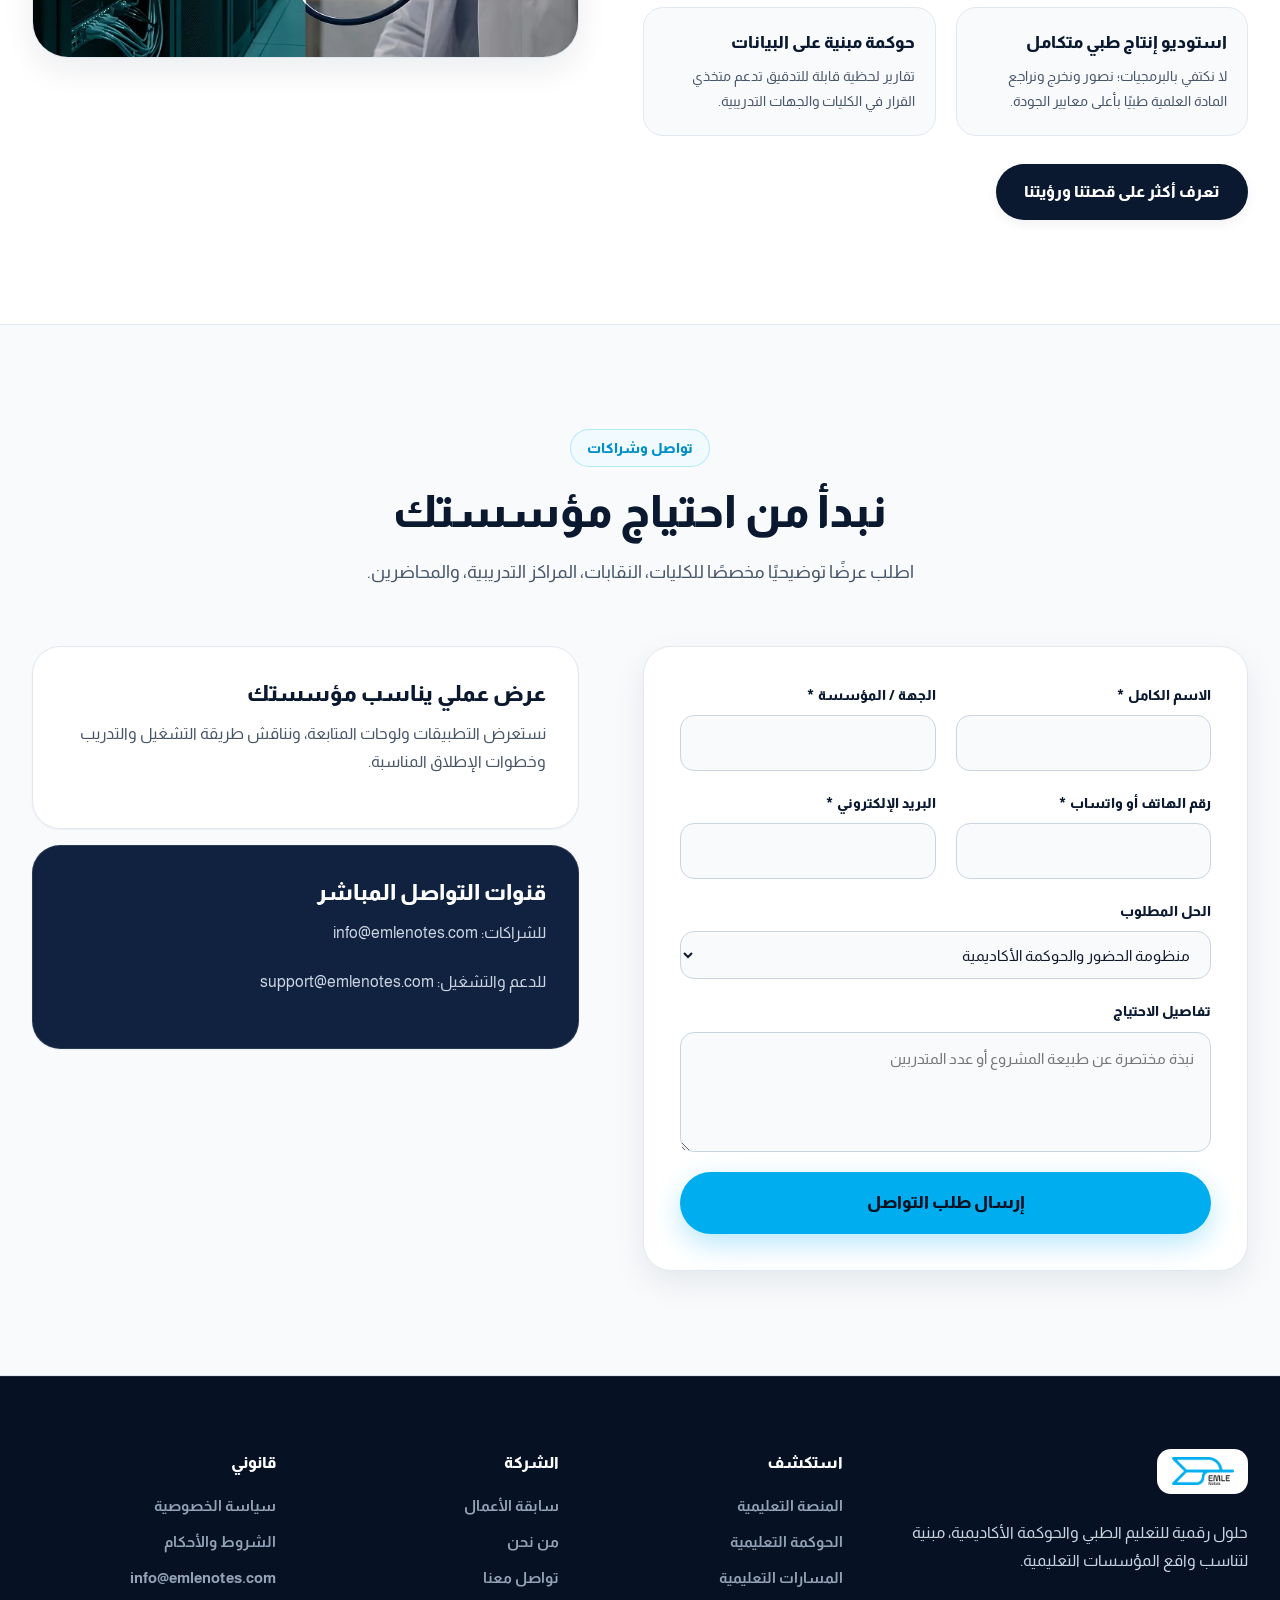
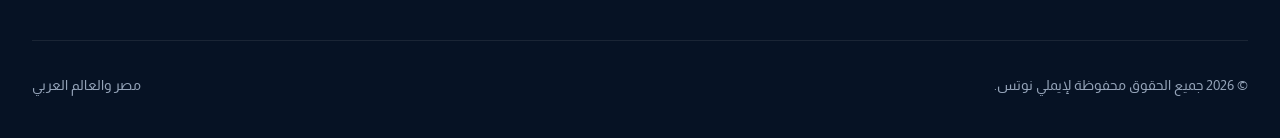
==== commit 2b3e7fb6: "refresh shared chrome across all pages" ====
--- a/index.html
+++ b/index.html
@@ -884,6 +884,6 @@
     <div id="lightbox-caption" class="lightbox-caption"></div>
   </div>
 
-  <script src="js/app.js?v=site-cleanup-1"></script>
+  <script src="js/app.js?v=shared-chrome-1"></script>
 </body>
 </html>
--- a/css/main.css
+++ b/css/main.css
@@ -441,7 +441,7 @@
 }
 
 .brand-logo img {
-  height: 44px;
+  height: 40px;
   width: auto;
   object-fit: contain;
 }
@@ -1658,7 +1658,7 @@
 }
 
 .footer-brand-logo img {
-  height: 32px;
+  height: 28px;
   width: auto;
 }
 
@@ -1695,6 +1695,28 @@
   color: var(--slate-400);
 }
 
+/* Shared chrome and balanced media */
+.feature-media img {
+  width: 100%;
+  max-height: 430px;
+  object-fit: cover;
+}
+
+.case-card img:not(.case-card-logo) {
+  max-height: 210px;
+  object-fit: cover;
+}
+
+@media (max-width: 1199px) {
+  .main-nav, .header-actions { display: none; }
+  .mobile-menu-btn { display: inline-flex; }
+}
+
+@media (min-width: 1200px) {
+  .main-nav { display: flex; }
+  .mobile-menu-btn { display: none; }
+}
+
 @media (min-width: 768px) {
   .footer-bottom {
     flex-direction: row;
